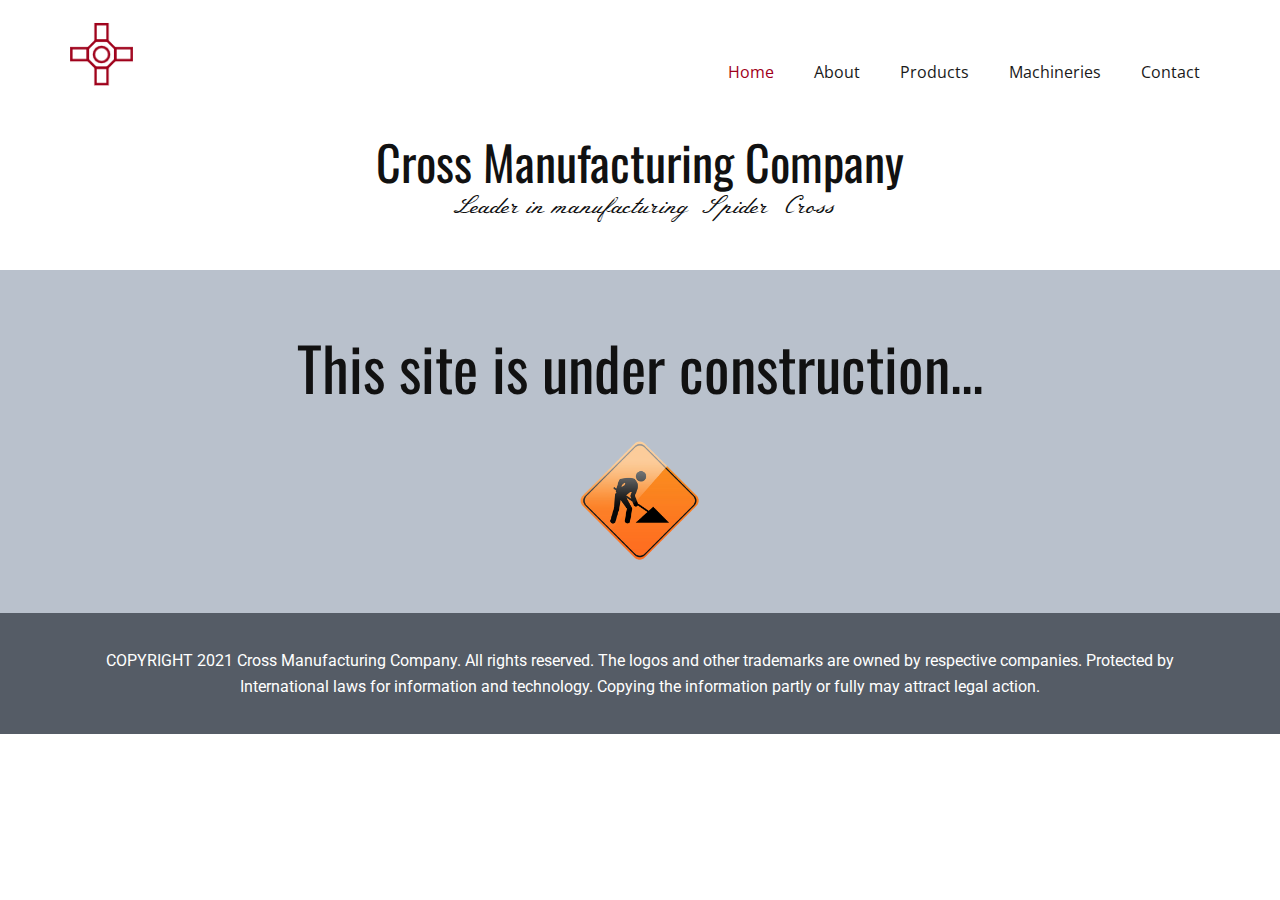
==== index.html @ 7142339c "Update index.html" ====
<!DOCTYPE html>
<html style="font-size: 16px;" lang="en-IN">
  <head>
    <meta name="viewport" content="width=device-width, initial-scale=1.0">
    <meta charset="utf-8">
    <meta name="keywords" content="Cross Manufacturing Company">
    <meta name="description" content="">
    <meta name="page_type" content="np-template-header-footer-from-plugin">
    <title>Home</title>
    <link rel="stylesheet" href="nicepage.css" media="screen">
<link rel="stylesheet" href="Home.css" media="screen">
    <script class="u-script" type="text/javascript" src="jquery.js" defer=""></script>
    <script class="u-script" type="text/javascript" src="nicepage.js" defer=""></script>
    <link rel="icon" href="images/favicon.png">
    <link id="u-theme-google-font" rel="stylesheet" href="https://fonts.googleapis.com/css?family=Roboto:100,100i,300,300i,400,400i,500,500i,700,700i,900,900i|Open+Sans:300,300i,400,400i,600,600i,700,700i,800,800i">
    <link id="u-page-google-font" rel="stylesheet" href="https://fonts.googleapis.com/css?family=Oswald:200,300,400,500,600,700|Roboto:100,100i,300,300i,400,400i,500,500i,700,700i,900,900i|Meie+Script:400">
    
    
    
    <script type="application/ld+json">{
		"@context": "http://schema.org",
		"@type": "Organization",
		"name": "CrossMfg",
		"logo": "images/CMC-Logo-Cross-1.png"
}</script>
    <meta name="theme-color" content="#478ac9">
    <meta property="og:title" content="Home">
    <meta property="og:description" content="">
    <meta property="og:type" content="website">
  </head>
  <body data-home-page="Home.html" data-home-page-title="Home" class="u-body"><header class="u-clearfix u-header u-sticky u-sticky-0195 u-header" id="sec-0c37" data-animation-name="" data-animation-duration="0" data-animation-delay="0" data-animation-direction=""><div class="u-clearfix u-sheet u-valign-middle u-sheet-1">
        <a href="https://www.crossmfg.in" class="u-image u-logo u-image-1" data-image-width="66" data-image-height="67">
          <img src="images/CMC-Logo-Cross-1.png" class="u-logo-image u-logo-image-1">
        </a>
        <nav class="u-menu u-menu-dropdown u-offcanvas u-menu-1">
          <div class="menu-collapse" style="font-size: 1rem; letter-spacing: 0px;">
            <a class="u-button-style u-custom-left-right-menu-spacing u-custom-padding-bottom u-custom-top-bottom-menu-spacing u-nav-link u-text-active-palette-1-base u-text-hover-palette-2-base" href="#">
              <svg><use xmlns:xlink="http://www.w3.org/1999/xlink" xlink:href="#menu-hamburger"></use></svg>
              <svg version="1.1" xmlns="http://www.w3.org/2000/svg" xmlns:xlink="http://www.w3.org/1999/xlink"><defs><symbol id="menu-hamburger" viewBox="0 0 16 16" style="width: 16px; height: 16px;"><rect y="1" width="16" height="2"></rect><rect y="7" width="16" height="2"></rect><rect y="13" width="16" height="2"></rect>
</symbol>
</defs></svg>
            </a>
          </div>
          <div class="u-custom-menu u-nav-container">
            <ul class="u-nav u-spacing-20 u-unstyled u-nav-1"><li class="u-nav-item"><a class="u-button-style u-nav-link u-text-active-palette-2-base u-text-grey-90 u-text-hover-palette-3-base" href="Home.html" style="padding: 10px;">Home</a>
</li><li class="u-nav-item"><a class="u-button-style u-nav-link u-text-active-palette-2-base u-text-grey-90 u-text-hover-palette-3-base" href="#" style="padding: 10px;">About</a>
</li><li class="u-nav-item"><a class="u-button-style u-nav-link u-text-active-palette-2-base u-text-grey-90 u-text-hover-palette-3-base" href="#" style="padding: 10px;">Products</a>
</li><li class="u-nav-item"><a class="u-button-style u-nav-link u-text-active-palette-2-base u-text-grey-90 u-text-hover-palette-3-base" href="#" style="padding: 10px;">Machineries</a>
</li><li class="u-nav-item"><a class="u-button-style u-nav-link u-text-active-palette-2-base u-text-grey-90 u-text-hover-palette-3-base" href="#" style="padding: 10px;">Contact</a>
</li></ul>
          </div>
          <div class="u-custom-menu u-nav-container-collapse">
            <div class="u-black u-container-style u-inner-container-layout u-opacity u-opacity-95 u-sidenav">
              <div class="u-sidenav-overflow">
                <div class="u-menu-close"></div>
                <ul class="u-align-center u-nav u-popupmenu-items u-unstyled u-nav-2"><li class="u-nav-item"><a class="u-button-style u-nav-link" href="Home.html" style="padding: 10px 0px;">Home</a>
</li><li class="u-nav-item"><a class="u-button-style u-nav-link" href="#" style="padding: 10px 0px;">About</a>
</li><li class="u-nav-item"><a class="u-button-style u-nav-link" href="#" style="padding: 10px 0px;">Products</a>
</li><li class="u-nav-item"><a class="u-button-style u-nav-link" href="#" style="padding: 10px 0px;">Machineries</a>
</li><li class="u-nav-item"><a class="u-button-style u-nav-link" href="#" style="padding: 10px 0px;">Contact</a>
</li></ul>
              </div>
            </div>
            <div class="u-black u-menu-overlay u-opacity u-opacity-70"></div>
          </div>
        </nav>
      </div></header>
    <section class="u-align-center u-clearfix u-section-1" id="sec-d9e9">
      <div class="u-clearfix u-sheet u-sheet-1">
        <h1 class="u-custom-font u-font-oswald u-text u-text-default u-text-1">Cross Manufacturing Company</h1>
        <p class="u-custom-font u-large-text u-text u-text-default u-text-variant u-text-2">Leader in manufacturing Spider Cross</p>
      </div>
    </section>
    <section class="u-align-center u-clearfix u-palette-5-base u-section-2" id="sec-863a">
      <div class="u-clearfix u-sheet u-sheet-1">
        <h1 class="u-custom-font u-font-oswald u-text u-text-1">This site is under construction...</h1>
        <img class="u-image u-image-contain u-image-1" src="images/51276220-01.png" data-image-width="150" data-image-height="150">
      </div>
    </section>
    
    
    <footer class="u-clearfix u-footer u-palette-5-dark-2" id="sec-7c1b"><div class="u-clearfix u-sheet u-sheet-1">
        <p class="u-align-center u-custom-font u-font-roboto u-text u-text-1">COPYRIGHT 2021 Cross Manufacturing Company. All rights reserved. The logos and other trademarks are owned by respective companies. Protected by International laws for information and technology. Copying the information partly or fully may attract legal action.</p>
      </div></footer><span style="height: 64px; width: 64px; margin-left: 0px; margin-right: auto; margin-top: 0px; background-image: none; right: 20px; bottom: 20px" class="u-back-to-top u-hidden-md u-hidden-sm u-hidden-xs u-icon u-icon-rounded u-opacity u-opacity-85 u-palette-1-base u-spacing-10" data-href="#">
        <svg class="u-svg-link" preserveAspectRatio="xMidYMin slice" viewBox="0 0 551.13 551.13"><use xmlns:xlink="http://www.w3.org/1999/xlink" xlink:href="#svg-1d98"></use></svg>
        <svg class="u-svg-content" enable-background="new 0 0 551.13 551.13" viewBox="0 0 551.13 551.13" xmlns="http://www.w3.org/2000/svg" id="svg-1d98"><path d="m275.565 189.451 223.897 223.897h51.668l-275.565-275.565-275.565 275.565h51.668z"></path></svg>
    </span>
  </body>
</html>
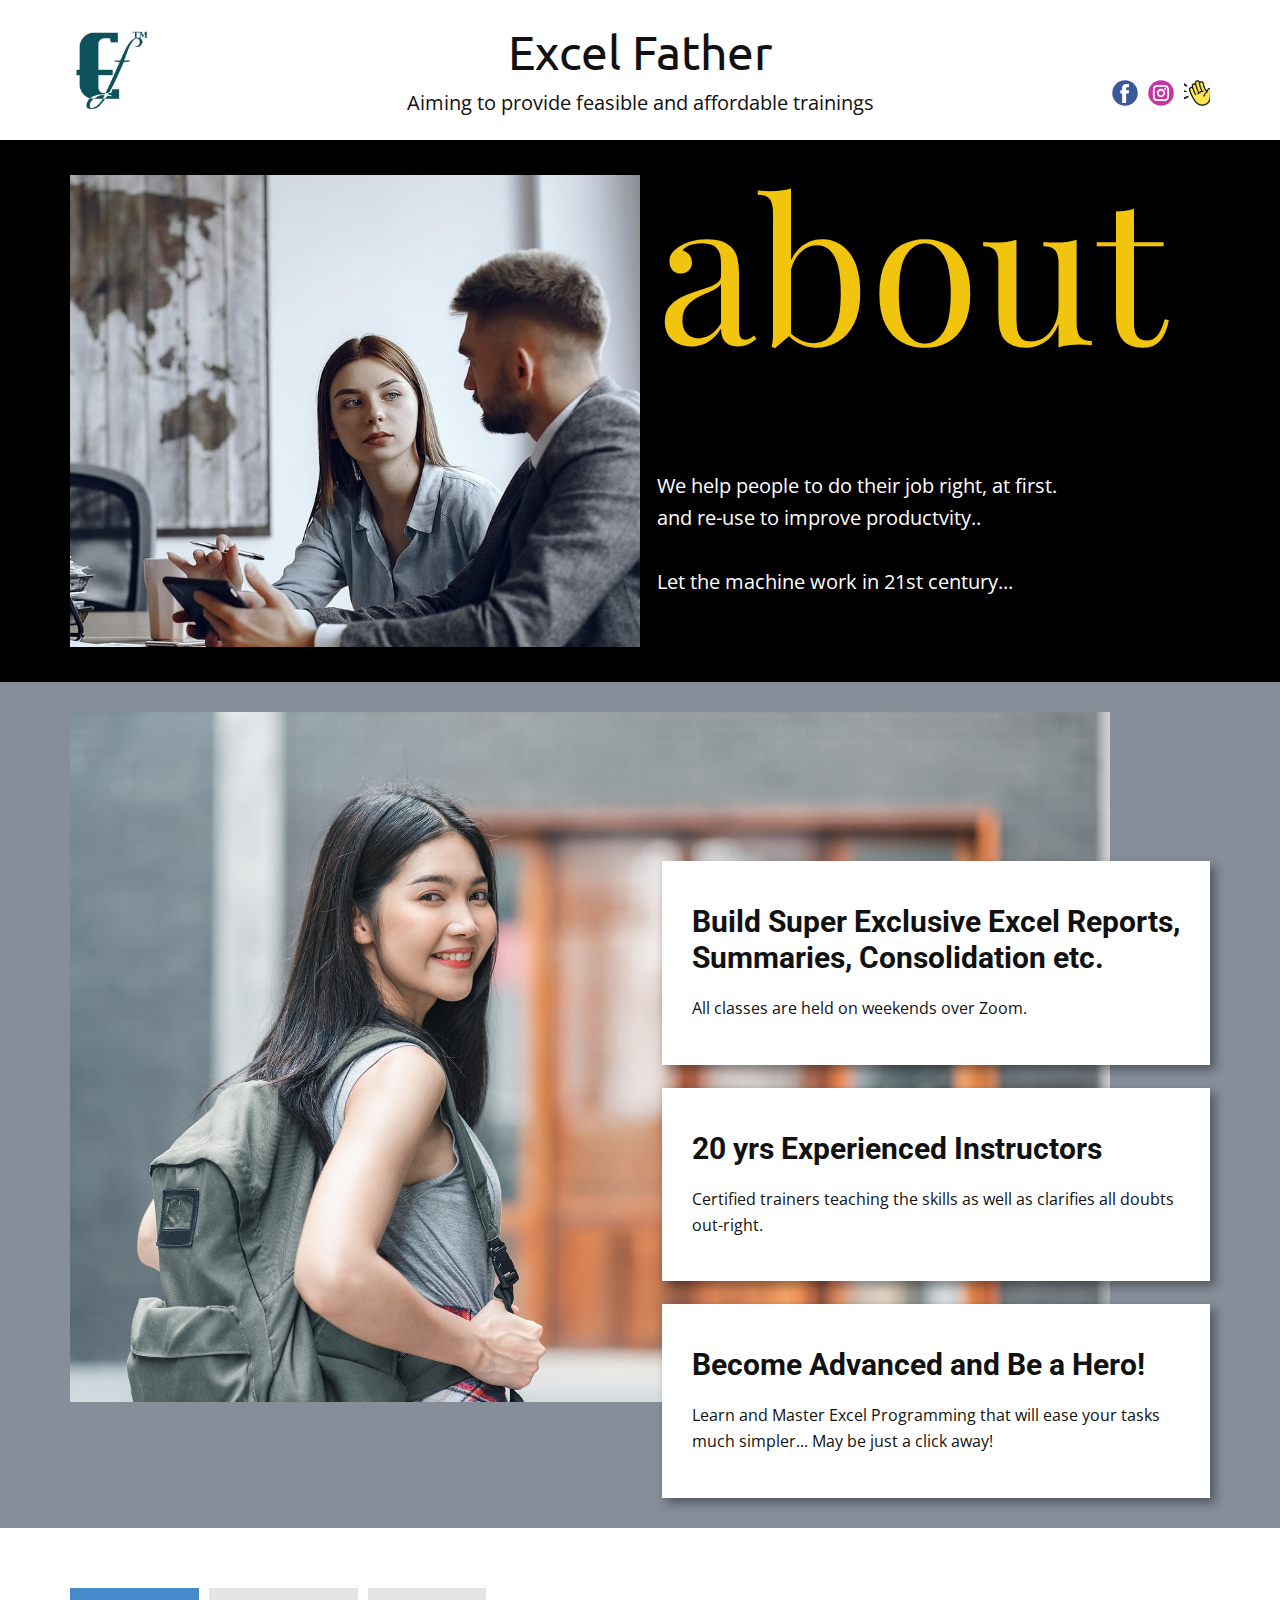
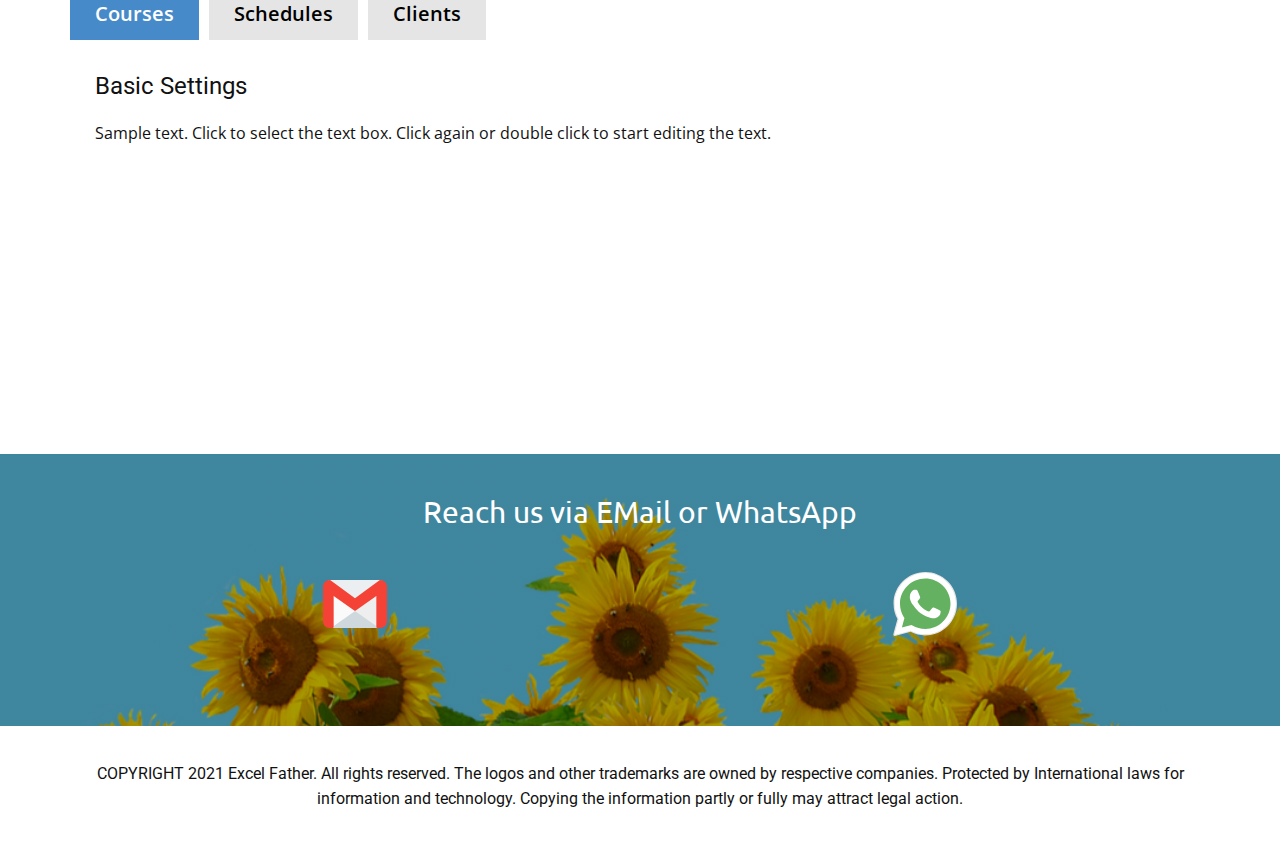
==== commit 249f2316: "own site-ef" ====
--- a/index.html
+++ b/index.html
@@ -3,7 +3,7 @@
   <head>
     <meta name="viewport" content="width=device-width, initial-scale=1.0">
     <meta charset="utf-8">
-    <meta name="keywords" content="Cross Manufacturing Company">
+    <meta name="keywords" content="Excel Father">
     <meta name="description" content="">
     <meta name="page_type" content="np-template-header-footer-from-plugin">
     <title>Home</title>
@@ -11,79 +11,160 @@
 <link rel="stylesheet" href="Home.css" media="screen">
     <script class="u-script" type="text/javascript" src="jquery.js" defer=""></script>
     <script class="u-script" type="text/javascript" src="nicepage.js" defer=""></script>
-    <link rel="icon" href="images/favicon.png">
+    <link rel="icon" href="images/favicon1.png">
     <link id="u-theme-google-font" rel="stylesheet" href="https://fonts.googleapis.com/css?family=Roboto:100,100i,300,300i,400,400i,500,500i,700,700i,900,900i|Open+Sans:300,300i,400,400i,600,600i,700,700i,800,800i">
-    <link id="u-page-google-font" rel="stylesheet" href="https://fonts.googleapis.com/css?family=Oswald:200,300,400,500,600,700|Roboto:100,100i,300,300i,400,400i,500,500i,700,700i,900,900i|Meie+Script:400">
+    <link id="u-page-google-font" rel="stylesheet" href="https://fonts.googleapis.com/css?family=Playfair+Display:400,400i,500,500i,600,600i,700,700i,800,800i,900,900i|Ubuntu:300,300i,400,400i,500,500i,700,700i|Roboto:100,100i,300,300i,400,400i,500,500i,700,700i,900,900i">
+    
+    
     
     
     
     <script type="application/ld+json">{
 		"@context": "http://schema.org",
 		"@type": "Organization",
-		"name": "CrossMfg",
-		"logo": "images/CMC-Logo-Cross-1.png"
+		"name": "Excel Father",
+		"logo": "images/ef1.png",
+		"sameAs": [
+				"https://www.clubhouse.com/club/microsoft-excel-365"
+		]
 }</script>
     <meta name="theme-color" content="#478ac9">
     <meta property="og:title" content="Home">
     <meta property="og:description" content="">
     <meta property="og:type" content="website">
   </head>
-  <body data-home-page="Home.html" data-home-page-title="Home" class="u-body"><header class="u-clearfix u-header u-sticky u-sticky-0195 u-header" id="sec-0c37" data-animation-name="" data-animation-duration="0" data-animation-delay="0" data-animation-direction=""><div class="u-clearfix u-sheet u-valign-middle u-sheet-1">
-        <a href="https://www.crossmfg.in" class="u-image u-logo u-image-1" data-image-width="66" data-image-height="67">
-          <img src="images/CMC-Logo-Cross-1.png" class="u-logo-image u-logo-image-1">
+  <body data-home-page="Home.html" data-home-page-title="Home" class="u-body"><header class="u-align-center-sm u-align-center-xs u-clearfix u-header u-sticky-0195 u-white u-header" id="sec-0c37" data-animation-name="" data-animation-duration="0" data-animation-delay="0" data-animation-direction=""><div class="u-clearfix u-sheet u-sheet-1">
+        <a href="https://excelfather.in" class="u-image u-logo u-image-1" data-image-width="1000" data-image-height="1000" title="EF">
+          <img src="images/ef1.png" class="u-logo-image u-logo-image-1">
         </a>
-        <nav class="u-menu u-menu-dropdown u-offcanvas u-menu-1">
-          <div class="menu-collapse" style="font-size: 1rem; letter-spacing: 0px;">
-            <a class="u-button-style u-custom-left-right-menu-spacing u-custom-padding-bottom u-custom-top-bottom-menu-spacing u-nav-link u-text-active-palette-1-base u-text-hover-palette-2-base" href="#">
-              <svg><use xmlns:xlink="http://www.w3.org/1999/xlink" xlink:href="#menu-hamburger"></use></svg>
-              <svg version="1.1" xmlns="http://www.w3.org/2000/svg" xmlns:xlink="http://www.w3.org/1999/xlink"><defs><symbol id="menu-hamburger" viewBox="0 0 16 16" style="width: 16px; height: 16px;"><rect y="1" width="16" height="2"></rect><rect y="7" width="16" height="2"></rect><rect y="13" width="16" height="2"></rect>
-</symbol>
-</defs></svg>
-            </a>
-          </div>
-          <div class="u-custom-menu u-nav-container">
-            <ul class="u-nav u-spacing-20 u-unstyled u-nav-1"><li class="u-nav-item"><a class="u-button-style u-nav-link u-text-active-palette-2-base u-text-grey-90 u-text-hover-palette-3-base" href="Home.html" style="padding: 10px;">Home</a>
-</li><li class="u-nav-item"><a class="u-button-style u-nav-link u-text-active-palette-2-base u-text-grey-90 u-text-hover-palette-3-base" href="#" style="padding: 10px;">About</a>
-</li><li class="u-nav-item"><a class="u-button-style u-nav-link u-text-active-palette-2-base u-text-grey-90 u-text-hover-palette-3-base" href="#" style="padding: 10px;">Products</a>
-</li><li class="u-nav-item"><a class="u-button-style u-nav-link u-text-active-palette-2-base u-text-grey-90 u-text-hover-palette-3-base" href="#" style="padding: 10px;">Machineries</a>
-</li><li class="u-nav-item"><a class="u-button-style u-nav-link u-text-active-palette-2-base u-text-grey-90 u-text-hover-palette-3-base" href="#" style="padding: 10px;">Contact</a>
-</li></ul>
-          </div>
-          <div class="u-custom-menu u-nav-container-collapse">
-            <div class="u-black u-container-style u-inner-container-layout u-opacity u-opacity-95 u-sidenav">
-              <div class="u-sidenav-overflow">
-                <div class="u-menu-close"></div>
-                <ul class="u-align-center u-nav u-popupmenu-items u-unstyled u-nav-2"><li class="u-nav-item"><a class="u-button-style u-nav-link" href="Home.html" style="padding: 10px 0px;">Home</a>
-</li><li class="u-nav-item"><a class="u-button-style u-nav-link" href="#" style="padding: 10px 0px;">About</a>
-</li><li class="u-nav-item"><a class="u-button-style u-nav-link" href="#" style="padding: 10px 0px;">Products</a>
-</li><li class="u-nav-item"><a class="u-button-style u-nav-link" href="#" style="padding: 10px 0px;">Machineries</a>
-</li><li class="u-nav-item"><a class="u-button-style u-nav-link" href="#" style="padding: 10px 0px;">Contact</a>
-</li></ul>
+        <div class="u-social-icons u-spacing-10 u-social-icons-1">
+          <a class="u-social-url" title="facebook" target="_blank" href=""><span class="u-icon u-social-facebook u-social-icon u-icon-1"><svg class="u-svg-link" preserveAspectRatio="xMidYMin slice" viewBox="0 0 112 112" style=""><use xmlns:xlink="http://www.w3.org/1999/xlink" xlink:href="#svg-3eb8"></use></svg><svg class="u-svg-content" viewBox="0 0 112 112" x="0" y="0" id="svg-3eb8"><circle fill="currentColor" cx="56.1" cy="56.1" r="55"></circle><path fill="#FFFFFF" d="M73.5,31.6h-9.1c-1.4,0-3.6,0.8-3.6,3.9v8.5h12.6L72,58.3H60.8v40.8H43.9V58.3h-8V43.9h8v-9.2
+            c0-6.7,3.1-17,17-17h12.5v13.9H73.5z"></path></svg></span>
+          </a>
+          <a class="u-social-url" title="instagram" target="_blank" href=""><span class="u-icon u-social-icon u-social-instagram u-icon-2"><svg class="u-svg-link" preserveAspectRatio="xMidYMin slice" viewBox="0 0 112 112" style=""><use xmlns:xlink="http://www.w3.org/1999/xlink" xlink:href="#svg-d5d4"></use></svg><svg class="u-svg-content" viewBox="0 0 112 112" x="0" y="0" id="svg-d5d4"><circle fill="currentColor" cx="56.1" cy="56.1" r="55"></circle><path fill="#FFFFFF" d="M55.9,38.2c-9.9,0-17.9,8-17.9,17.9C38,66,46,74,55.9,74c9.9,0,17.9-8,17.9-17.9C73.8,46.2,65.8,38.2,55.9,38.2
+            z M55.9,66.4c-5.7,0-10.3-4.6-10.3-10.3c-0.1-5.7,4.6-10.3,10.3-10.3c5.7,0,10.3,4.6,10.3,10.3C66.2,61.8,61.6,66.4,55.9,66.4z"></path><path fill="#FFFFFF" d="M74.3,33.5c-2.3,0-4.2,1.9-4.2,4.2s1.9,4.2,4.2,4.2s4.2-1.9,4.2-4.2S76.6,33.5,74.3,33.5z"></path><path fill="#FFFFFF" d="M73.1,21.3H38.6c-9.7,0-17.5,7.9-17.5,17.5v34.5c0,9.7,7.9,17.6,17.5,17.6h34.5c9.7,0,17.5-7.9,17.5-17.5V38.8
+            C90.6,29.1,82.7,21.3,73.1,21.3z M83,73.3c0,5.5-4.5,9.9-9.9,9.9H38.6c-5.5,0-9.9-4.5-9.9-9.9V38.8c0-5.5,4.5-9.9,9.9-9.9h34.5
+            c5.5,0,9.9,4.5,9.9,9.9V73.3z"></path></svg></span>
+          </a>
+          <a class="u-social-url" target="_blank" title="Custom" href="https://www.clubhouse.com/club/microsoft-excel-365"><span class="u-file-icon u-icon u-social-custom u-social-icon u-icon-3"><img src="images/clubhouse.png" alt=""></span>
+          </a>
+        </div>
+        <h1 class="u-align-center u-custom-font u-font-ubuntu u-text u-text-default u-text-1">Excel Father</h1>
+        <p class="u-align-center u-large-text u-text u-text-default u-text-variant u-text-2"> Aiming to provide feasible and affordable trainings</p>
+      </div></header>
+    <section class="u-black u-clearfix u-section-1" id="carousel_6514">
+      <div class="u-clearfix u-sheet u-sheet-1">
+        <div class="u-clearfix u-expanded-width u-layout-wrap u-layout-wrap-1">
+          <div class="u-layout">
+            <div class="u-layout-row">
+              <div class="u-align-center u-container-style u-image u-layout-cell u-size-30 u-image-1" data-image-width="1620" data-image-height="1080">
+                <div class="u-container-layout u-container-layout-1"></div>
+              </div>
+              <div class="u-align-left u-black u-container-style u-layout-cell u-size-30 u-layout-cell-2">
+                <div class="u-container-layout u-valign-middle-xs u-container-layout-2">
+                  <h4 class="u-custom-font u-font-playfair-display u-text u-text-palette-3-base u-text-1">about</h4>
+                  <p class="u-text u-text-body-alt-color u-text-2">We help people to do their job right, at first.&nbsp;<br>and re-use to improve productvity..<br>
+                    <br>Let the machine work in 21st century...
+                  </p>
+                </div>
               </div>
             </div>
-            <div class="u-black u-menu-overlay u-opacity u-opacity-70"></div>
           </div>
-        </nav>
-      </div></header>
-    <section class="u-align-center u-clearfix u-section-1" id="sec-d9e9">
-      <div class="u-clearfix u-sheet u-sheet-1">
-        <h1 class="u-custom-font u-font-oswald u-text u-text-default u-text-1">Cross Manufacturing Company</h1>
-        <p class="u-custom-font u-large-text u-text u-text-default u-text-variant u-text-2">Leader in manufacturing Spider Cross</p>
+        </div>
       </div>
     </section>
-    <section class="u-align-center u-clearfix u-palette-5-base u-section-2" id="sec-863a">
+    <section class="u-clearfix u-palette-5-dark-1 u-valign-top-sm u-valign-top-xs u-section-2" id="carousel_8b94">
       <div class="u-clearfix u-sheet u-sheet-1">
-        <h1 class="u-custom-font u-font-oswald u-text u-text-1">This site is under construction...</h1>
-        <img class="u-image u-image-contain u-image-1" src="images/51276220-01.png" data-image-width="150" data-image-height="150">
+        <img class="u-image u-image-1" src="images/rtyyrt-min.jpg" data-image-width="1980" data-image-height="1322">
+        <div class="u-list u-list-1">
+          <div class="u-repeater u-repeater-1">
+            <div class="u-container-style u-list-item u-repeater-item u-white u-list-item-1">
+              <div class="u-container-layout u-similar-container u-valign-middle u-container-layout-1">
+                <h3 class="u-text u-text-1">Build Super Exclusive Excel Reports, Summaries, Consolidation etc.</h3>
+                <p class="u-text u-text-2">All classes are held on weekends over Zoom.</p>
+              </div>
+            </div>
+            <div class="u-container-style u-list-item u-repeater-item u-white u-list-item-2">
+              <div class="u-container-layout u-similar-container u-valign-middle u-container-layout-2">
+                <h3 class="u-text u-text-3">20 yrs Experienced Instructors</h3>
+                <p class="u-text u-text-4">Certified trainers teaching the skills as well as clarifies all doubts out-right.</p>
+              </div>
+            </div>
+            <div class="u-container-style u-list-item u-repeater-item u-white u-list-item-3">
+              <div class="u-container-layout u-similar-container u-valign-middle u-container-layout-3">
+                <h3 class="u-text u-text-5">Become Advanced and Be a Hero!</h3>
+                <p class="u-text u-text-6">Learn and Master Excel Programming that will ease your tasks much simpler... May be just a click away!</p>
+              </div>
+            </div>
+          </div>
+        </div>
+      </div>
+    </section>
+    <section class="u-align-center u-clearfix u-section-3" id="sec-6562">
+      <div class="u-clearfix u-sheet u-valign-middle u-sheet-1">
+        <div class="u-expanded-width u-tab-links-align-left u-tabs u-tabs-1">
+          <ul class="u-border-2 u-border-palette-1-base u-spacing-10 u-tab-list u-unstyled" role="tablist">
+            <li class="u-tab-item" role="presentation">
+              <a class="active u-active-palette-1-base u-button-style u-grey-10 u-tab-link u-text-active-white u-text-black u-tab-link-1" id="link-tab-0da5" href="#tab-0da5" role="tab" aria-controls="tab-0da5" aria-selected="true">Courses</a>
+            </li>
+            <li class="u-tab-item" role="presentation">
+              <a class="u-active-palette-1-base u-button-style u-grey-10 u-tab-link u-text-active-white u-text-black u-tab-link-2" id="link-tab-14b7" href="#tab-14b7" role="tab" aria-controls="tab-14b7" aria-selected="false">Schedules</a>
+            </li>
+            <li class="u-tab-item" role="presentation">
+              <a class="u-active-palette-1-base u-button-style u-grey-10 u-tab-link u-text-active-white u-text-black u-tab-link-3" id="link-tab-2917" href="#tab-2917" role="tab" aria-controls="tab-2917" aria-selected="false">Clients</a>
+            </li>
+          </ul>
+          <div class="u-tab-content">
+            <div class="u-container-style u-tab-active u-tab-pane u-white u-tab-pane-1" id="tab-0da5" role="tabpanel" aria-labelledby="link-tab-0da5">
+              <div class="u-container-layout u-container-layout-1">
+                <h4 class="u-text u-text-default u-text-1">Basic Settings</h4>
+                <p class="u-text u-text-2">Sample text. Click to select the text box. Click again or double click to start editing the text.</p>
+              </div>
+            </div>
+            <div class="u-align-left u-container-style u-tab-pane u-white u-tab-pane-2" id="tab-14b7" role="tabpanel" aria-labelledby="link-tab-14b7">
+              <div class="u-container-layout u-valign-top u-container-layout-2">
+                <p class="u-text u-text-3">Sample text. Click to select the text box. Click again or double click to start editing the text. Duis aute irure dolor in reprehenderit in voluptate velit esse cillum dolore eu fugiat nulla pariatur.<br>
+                  <br>Ut enim ad minim veniam, quis nostrud exercitation ullamco laboris nisi ut aliquip ex ea commodo consequat.&nbsp;Duis aute irure dolor in reprehenderit in voluptate velit esse cillum dolore eu fugiat nulla pariatur. 
+                </p>
+              </div>
+            </div>
+            <div class="u-container-style u-tab-pane u-white u-tab-pane-3" id="tab-2917" role="tabpanel" aria-labelledby="link-tab-2917">
+              <div class="u-container-layout u-container-layout-3">
+                <h4 class="u-text u-text-default u-text-4">Be The First To Review This Product!</h4>
+                <p class="u-text u-text-default u-text-5">Sample text. Click to select the text box. Click again or double click to start editing the text.</p>
+              </div>
+            </div>
+          </div>
+        </div>
+      </div>
+    </section>
+    <section class="u-clearfix u-image u-shading u-section-4" id="sec-320f" data-image-width="1080" data-image-height="1080">
+      <div class="u-clearfix u-sheet u-valign-middle-xl u-sheet-1">
+        <h3 class="u-align-center-xl u-align-center-xs u-align-left-lg u-align-left-md u-align-left-sm u-custom-font u-font-ubuntu u-text u-text-default-xl u-text-1">Reach us via EMail or WhatsApp</h3>
+        <div class="u-clearfix u-expanded-width-xl u-gutter-0 u-layout-wrap u-layout-wrap-1">
+          <div class="u-layout">
+            <div class="u-layout-row">
+              <div class="u-container-style u-layout-cell u-size-30 u-layout-cell-1">
+                <div class="u-container-layout u-container-layout-1"><span class="u-icon u-icon-circle u-text-palette-1-base u-icon-1" data-href="mailto:udayakumar.sree@gmail.com?subject=Enquiry%20on%20MS%20Excel%20Course" data-target="_blank"><svg class="u-svg-link" preserveAspectRatio="xMidYMin slice" viewBox="0 0 512 512" style=""><use xmlns:xlink="http://www.w3.org/1999/xlink" xlink:href="#svg-58f2"></use></svg><svg class="u-svg-content" viewBox="0 0 512 512" x="0px" y="0px" id="svg-58f2" style="enable-background:new 0 0 512 512;"><path style="fill:#CFD8DC;" d="M443.499,417.941l-181.333-128c-3.689-2.606-8.62-2.606-12.309,0l-181.333,128  c-2.837,1.999-4.525,5.254-4.523,8.725v10.667C64,443.224,68.776,448,74.667,448h362.667c5.891,0,10.667-4.776,10.667-10.667  v-10.667C448.007,423.2,446.328,419.945,443.499,417.941z"></path><path style="fill:#FAFAFA;" d="M262.165,289.941l-181.333-128c-4.807-3.405-11.465-2.268-14.87,2.539  c-1.281,1.808-1.967,3.97-1.962,6.186v256c-0.012,5.891,4.755,10.676,10.646,10.688c2.216,0.004,4.378-0.682,6.186-1.962  l181.333-128c4.813-3.397,5.961-10.052,2.564-14.865c-0.702-0.995-1.569-1.862-2.564-2.564V289.941z"></path><path style="fill:#EEEEEE;" d="M442.24,161.195c-3.546-1.812-7.802-1.525-11.072,0.747l-181.333,128  c-4.813,3.397-5.961,10.052-2.564,14.865c0.702,0.995,1.569,1.862,2.564,2.564l181.333,128c4.807,3.405,11.465,2.268,14.87-2.539  c1.277-1.802,1.962-3.956,1.962-6.165v-256C448,166.681,445.779,163.028,442.24,161.195z"></path><path style="fill:#ECEFF1;" d="M468.8,71.339C467.362,66.96,463.275,64,458.667,64H53.333c-5.891,0-10.667,4.776-10.667,10.667  c0,3.357,1.581,6.519,4.267,8.533L249.6,232.533c3.762,2.77,8.889,2.77,12.651,0L464.917,83.2  C468.631,80.495,470.195,75.716,468.8,71.339z"></path><path style="fill:#F44336;" d="M458.667,64c-2.308,0-4.554,0.749-6.4,2.133L256,210.752L59.733,66.133  C57.887,64.749,55.641,64,53.333,64C23.878,64,0,87.878,0,117.333v277.333C0,424.122,23.878,448,53.333,448h21.333  c5.891,0,10.667-4.776,10.667-10.667v-246.08l164.501,116.139c3.689,2.606,8.62,2.606,12.309,0l164.523-116.139v246.08  c0,5.891,4.776,10.667,10.667,10.667h21.333C488.122,448,512,424.122,512,394.667V117.333C512,87.878,488.122,64,458.667,64z"></path></svg></span>
+                </div>
+              </div>
+              <div class="u-container-style u-layout-cell u-size-30 u-layout-cell-2">
+                <div class="u-container-layout u-container-layout-2"><span class="u-icon u-icon-circle u-text-palette-1-base u-icon-2" data-href="https://wa.me/+919042732377" data-target="_blank"><svg class="u-svg-link" preserveAspectRatio="xMidYMin slice" viewBox="-1 0 512 512" style=""><use xmlns:xlink="http://www.w3.org/1999/xlink" xlink:href="#svg-3396"></use></svg><svg class="u-svg-content" viewBox="-1 0 512 512" id="svg-3396"><path d="m10.894531 512c-2.875 0-5.671875-1.136719-7.746093-3.234375-2.734376-2.765625-3.789063-6.78125-2.761719-10.535156l33.285156-121.546875c-20.722656-37.472656-31.648437-79.863282-31.632813-122.894532.058594-139.941406 113.941407-253.789062 253.871094-253.789062 67.871094.0273438 131.644532 26.464844 179.578125 74.433594 47.925781 47.972656 74.308594 111.742187 74.289063 179.558594-.0625 139.945312-113.945313 253.800781-253.867188 253.800781 0 0-.105468 0-.109375 0-40.871093-.015625-81.390625-9.976563-117.46875-28.84375l-124.675781 32.695312c-.914062.238281-1.84375.355469-2.761719.355469zm0 0" fill="#e5e5e5"></path><path d="m10.894531 501.105469 34.46875-125.871094c-21.261719-36.839844-32.445312-78.628906-32.429687-121.441406.054687-133.933594 109.046875-242.898438 242.976562-242.898438 64.992188.027344 125.996094 25.324219 171.871094 71.238281 45.871094 45.914063 71.125 106.945313 71.101562 171.855469-.058593 133.929688-109.066406 242.910157-242.972656 242.910157-.007812 0 .003906 0 0 0h-.105468c-40.664063-.015626-80.617188-10.214844-116.105469-29.570313zm134.769531-77.75 7.378907 4.371093c31 18.398438 66.542969 28.128907 102.789062 28.148438h.078125c111.304688 0 201.898438-90.578125 201.945313-201.902344.019531-53.949218-20.964844-104.679687-59.09375-142.839844-38.132813-38.160156-88.832031-59.1875-142.777344-59.210937-111.394531 0-201.984375 90.566406-202.027344 201.886719-.015625 38.148437 10.65625 75.296875 30.875 107.445312l4.804688 7.640625-20.40625 74.5zm0 0" fill="#fff"></path><path d="m19.34375 492.625 33.277344-121.519531c-20.53125-35.5625-31.324219-75.910157-31.3125-117.234375.050781-129.296875 105.273437-234.488282 234.558594-234.488282 62.75.027344 121.644531 24.449219 165.921874 68.773438 44.289063 44.324219 68.664063 103.242188 68.640626 165.898438-.054688 129.300781-105.28125 234.503906-234.550782 234.503906-.011718 0 .003906 0 0 0h-.105468c-39.253907-.015625-77.828126-9.867188-112.085938-28.539063zm0 0" fill="#64b161"></path><g fill="#fff"><path d="m10.894531 501.105469 34.46875-125.871094c-21.261719-36.839844-32.445312-78.628906-32.429687-121.441406.054687-133.933594 109.046875-242.898438 242.976562-242.898438 64.992188.027344 125.996094 25.324219 171.871094 71.238281 45.871094 45.914063 71.125 106.945313 71.101562 171.855469-.058593 133.929688-109.066406 242.910157-242.972656 242.910157-.007812 0 .003906 0 0 0h-.105468c-40.664063-.015626-80.617188-10.214844-116.105469-29.570313zm134.769531-77.75 7.378907 4.371093c31 18.398438 66.542969 28.128907 102.789062 28.148438h.078125c111.304688 0 201.898438-90.578125 201.945313-201.902344.019531-53.949218-20.964844-104.679687-59.09375-142.839844-38.132813-38.160156-88.832031-59.1875-142.777344-59.210937-111.394531 0-201.984375 90.566406-202.027344 201.886719-.015625 38.148437 10.65625 75.296875 30.875 107.445312l4.804688 7.640625-20.40625 74.5zm0 0"></path><path d="m195.183594 152.246094c-4.546875-10.109375-9.335938-10.3125-13.664063-10.488282-3.539062-.152343-7.589843-.144531-11.632812-.144531-4.046875 0-10.625 1.523438-16.1875 7.597657-5.566407 6.074218-21.253907 20.761718-21.253907 50.632812 0 29.875 21.757813 58.738281 24.792969 62.792969 3.035157 4.050781 42 67.308593 103.707031 91.644531 51.285157 20.226562 61.71875 16.203125 72.851563 15.191406 11.132813-1.011718 35.917969-14.6875 40.976563-28.863281 5.0625-14.175781 5.0625-26.324219 3.542968-28.867187-1.519531-2.527344-5.566406-4.046876-11.636718-7.082032-6.070313-3.035156-35.917969-17.726562-41.484376-19.75-5.566406-2.027344-9.613281-3.035156-13.660156 3.042969-4.050781 6.070313-15.675781 19.742187-19.21875 23.789063-3.542968 4.058593-7.085937 4.566406-13.15625 1.527343-6.070312-3.042969-25.625-9.449219-48.820312-30.132812-18.046875-16.089844-30.234375-35.964844-33.777344-42.042969-3.539062-6.070312-.058594-9.070312 2.667969-12.386719 4.910156-5.972656 13.148437-16.710937 15.171875-20.757812 2.023437-4.054688 1.011718-7.597657-.503906-10.636719-1.519532-3.035156-13.320313-33.058594-18.714844-45.066406zm0 0" fill-rule="evenodd"></path>
+</g></svg></span>
+                </div>
+              </div>
+            </div>
+          </div>
+        </div>
       </div>
     </section>
     
     
-    <footer class="u-clearfix u-footer u-palette-5-dark-2" id="sec-7c1b"><div class="u-clearfix u-sheet u-sheet-1">
-        <p class="u-align-center u-custom-font u-font-roboto u-text u-text-1">COPYRIGHT 2021 Cross Manufacturing Company. All rights reserved. The logos and other trademarks are owned by respective companies. Protected by International laws for information and technology. Copying the information partly or fully may attract legal action.</p>
+    <footer class="u-clearfix u-footer u-white" id="sec-7c1b"><div class="u-clearfix u-sheet u-sheet-1">
+        <p class="u-align-center u-custom-font u-font-roboto u-text u-text-1">COPYRIGHT 2021 Excel Father. All rights reserved. The logos and other trademarks are owned by respective companies. Protected by International laws for information and technology. Copying the information partly or fully may attract legal action.</p>
       </div></footer><span style="height: 64px; width: 64px; margin-left: 0px; margin-right: auto; margin-top: 0px; background-image: none; right: 20px; bottom: 20px" class="u-back-to-top u-hidden-md u-hidden-sm u-hidden-xs u-icon u-icon-rounded u-opacity u-opacity-85 u-palette-1-base u-spacing-10" data-href="#">
         <svg class="u-svg-link" preserveAspectRatio="xMidYMin slice" viewBox="0 0 551.13 551.13"><use xmlns:xlink="http://www.w3.org/1999/xlink" xlink:href="#svg-1d98"></use></svg>
         <svg class="u-svg-content" enable-background="new 0 0 551.13 551.13" viewBox="0 0 551.13 551.13" xmlns="http://www.w3.org/2000/svg" id="svg-1d98"><path d="m275.565 189.451 223.897 223.897h51.668l-275.565-275.565-275.565 275.565h51.668z"></path></svg>
     </span>
   </body>
-</html>
+</html>--- a/nicepage.css
+++ b/nicepage.css
@@ -33858,6 +33858,68 @@
         }
 
         
+        
+        .u-custom-color-2,
+        .u-body.u-custom-color-2,
+        .u-container-style.u-custom-color-2:before,
+        .u-table-alt-custom-color-2 tr:nth-child(even)
+        {
+            color: #ffffff;
+            background-color: #3e094f;
+        }
+
+        .u-button-style.u-custom-color-2,
+        .u-button-style.u-custom-color-2[class*="u-border-"]
+        {
+            color: #ffffff !important;
+            background-color: #3e094f !important;
+        }
+
+        .u-button-style.u-custom-color-2:hover,
+        .u-button-style.u-custom-color-2[class*="u-border-"]:hover,
+        .u-button-style.u-custom-color-2:focus,
+        .u-button-style.u-custom-color-2[class*="u-border-"]:focus,
+        .u-button-style.u-button-style.u-custom-color-2:active,
+        .u-button-style.u-button-style.u-custom-color-2[class*="u-border-"]:active,
+        .u-button-style.u-button-style.u-custom-color-2.active,
+        .u-button-style.u-button-style.u-custom-color-2[class*="u-border-"].active,
+        li.active > .u-button-style.u-button-style.u-custom-color-2,
+        li.active > .u-button-style.u-button-style.u-custom-color-2[class*="u-border-"]
+        {
+            color: #ffffff !important;
+            background-color: #380847 !important;
+        }
+
+        .u-hover-custom-color-2:hover,
+        .u-hover-custom-color-2[class*="u-border-"]:hover,
+        .u-hover-custom-color-2:focus,
+        .u-hover-custom-color-2[class*="u-border-"]:focus,
+        .u-active-custom-color-2.u-active.u-active,
+        .u-active-custom-color-2[class*="u-border-"].u-active.u-active,
+        a.u-button-style.u-hover-custom-color-2:hover,
+        a.u-button-style.u-hover-custom-color-2[class*="u-border-"]:hover,
+        a.u-button-style:hover > .u-hover-custom-color-2,
+        a.u-button-style:hover > .u-hover-custom-color-2[class*="u-border-"],
+        a.u-button-style.u-hover-custom-color-2:focus,
+        a.u-button-style.u-hover-custom-color-2[class*="u-border-"]:focus,
+        a.u-button-style.u-button-style.u-active-custom-color-2:active,
+        a.u-button-style.u-button-style.u-active-custom-color-2[class*="u-border-"]:active,
+        a.u-button-style.u-button-style.u-active-custom-color-2.active,
+        a.u-button-style.u-button-style.u-active-custom-color-2[class*="u-border-"].active,
+        a.u-button-style.u-button-style.active > .u-active-custom-color-2,
+        a.u-button-style.u-button-style.active > .u-active-custom-color-2[class*="u-border-"],
+        li.active > a.u-button-style.u-button-style.u-active-custom-color-2,
+        li.active > a.u-button-style.u-button-style.u-active-custom-color-2[class*="u-border-"]
+        {
+            color: #ffffff !important;
+            background-color: #3e094f !important;
+        }
+
+        a.u-link.u-hover-custom-color-2:hover {
+            color: #3e094f !important;
+        }
+
+        
 
         
         .u-border-custom-color-1,
@@ -33905,6 +33967,54 @@
         .u-link.u-border-custom-color-1[class*="u-border-"]:hover
         {
             border-color: #218c41 !important;
+        }
+        
+        
+        .u-border-custom-color-2,
+        .u-separator-custom-color-2:after
+        {
+            border-color: #3e094f;
+            stroke: #3e094f;
+        }
+
+        .u-button-style.u-border-custom-color-2
+        {
+            border-color: #3e094f !important;
+            color: #3e094f !important;
+            background-color: transparent !important;
+        }
+
+        .u-button-style.u-border-custom-color-2:hover,
+        .u-button-style.u-border-custom-color-2:focus
+        {
+            border-color: #380847 !important;
+            color: #380847 !important;
+            background-color: transparent !important;
+        }
+
+        .u-border-hover-custom-color-2:hover,
+        .u-border-hover-custom-color-2:focus,
+        .u-border-active-custom-color-2.u-active.u-active,
+        a.u-button-style.u-border-hover-custom-color-2:hover,
+        a.u-button-style:hover > .u-border-hover-custom-color-2,
+        a.u-button-style.u-border-hover-custom-color-2:focus,
+        a.u-button-style.u-button-style.u-border-active-custom-color-2:active,
+        a.u-button-style.u-button-style.u-border-active-custom-color-2.active,
+        a.u-button-style.u-button-style.active > .u-border-active-custom-color-2,
+        li.active > a.u-button-style.u-button-style.u-border-active-custom-color-2
+        {
+            color: #3e094f !important;
+            border-color: #3e094f !important;
+        }
+
+        .u-link.u-border-custom-color-2[class*="u-border-"]
+        {
+            border-color: #3e094f !important;
+        }
+
+        .u-link.u-border-custom-color-2[class*="u-border-"]:hover
+        {
+            border-color: #380847 !important;
         }
         
 
@@ -33965,6 +34075,65 @@
         a.u-link.u-text-hover-custom-color-1:hover
         {
             color: #259c48 !important;
+        }
+        
+        
+        .u-text-custom-color-2,
+        a.u-button-style.u-text-custom-color-2,
+        a.u-button-style.u-text-custom-color-2[class*="u-border-"]
+        {
+            color: #3e094f !important;
+        }
+
+        a.u-button-style.u-text-custom-color-2:hover,
+        a.u-button-style.u-text-custom-color-2[class*="u-border-"]:hover,
+        a.u-button-style.u-text-custom-color-2:focus,
+        a.u-button-style.u-text-custom-color-2[class*="u-border-"]:focus,
+        a.u-button-style.u-button-style.u-text-custom-color-2:active,
+        a.u-button-style.u-button-style.u-text-custom-color-2[class*="u-border-"]:active,
+        a.u-button-style.u-button-style.u-text-custom-color-2.active,
+        a.u-button-style.u-button-style.u-text-custom-color-2[class*="u-border-"].active
+        {
+            color: #380847 !important;
+        }
+
+        a.u-button-style:hover > .u-text-hover-custom-color-2,
+        a.u-button-style:hover > .u-text-hover-custom-color-2[class*="u-border-"],
+        a.u-button-style.u-button-style.u-text-hover-custom-color-2:hover,
+        a.u-button-style.u-button-style.u-text-hover-custom-color-2[class*="u-border-"]:hover,
+        a.u-button-style.u-button-style.u-text-hover-custom-color-2:focus,
+        a.u-button-style.u-button-style.u-text-hover-custom-color-2[class*="u-border-"]:focus,
+        a.u-button-style.u-button-style.u-button-style.u-text-active-custom-color-2:active,
+        a.u-button-style.u-button-style.u-button-style.u-text-active-custom-color-2[class*="u-border-"]:active,
+        a.u-button-style.u-button-style.u-button-style.u-text-active-custom-color-2.active,
+        a.u-button-style.u-button-style.u-button-style.u-text-active-custom-color-2[class*="u-border-"].active,
+        a.u-button-style.u-button-style.active > .u-text-active-custom-color-2,
+        a.u-button-style.u-button-style.active > .u-text-active-custom-color-2[class*="u-border-"],
+        :not(.level-2) > .u-nav > .u-nav-item > a.u-nav-link.u-text-hover-custom-color-2:hover,
+        :not(.level-2) > .u-nav > .u-nav-item > a.u-nav-link.u-nav-link.u-text-active-custom-color-2.active,
+        .u-popupmenu-items.u-text-hover-custom-color-2 .u-nav-link:hover,
+        .u-popupmenu-items.u-popupmenu-items.u-text-active-custom-color-2 .u-nav-link.active
+        {
+            color: #3e094f !important;
+        }
+
+        .u-text-custom-color-2 svg,
+        .u-text-hover-custom-color-2:hover svg,
+        .u-button-style:hover > .u-text-hover-custom-color-2 svg,
+        .u-button-style.u-button-style.active > .u-text-active-custom-color-2 svg,
+        .u-text-hover-custom-color-2:focus svg
+        {
+            fill: #3e094f;
+        }
+
+        .u-link.u-text-custom-color-2:hover
+        {
+            color: #380847 !important;
+        }
+
+        a.u-link.u-text-hover-custom-color-2:hover
+        {
+            color: #3e094f !important;
         }
 
         
@@ -34215,25 +34384,25 @@
         /** color-rules **/
 
         /** alt-color-rules **/
-        .u-custom-color-1 a,.u-body-color a,.u-palette-1-base a,.u-palette-1-dark-3 a,.u-palette-1-dark-2 a,.u-palette-1-dark-1 a,.u-palette-1 a,.u-palette-1-light-1 a,.u-palette-2-base a,.u-palette-2-dark-3 a,.u-palette-2-dark-2 a,.u-palette-2-dark-1 a,.u-palette-2 a,.u-palette-2-light-1 a,.u-palette-2-light-2 a,.u-palette-3-dark-3 a,.u-palette-3-dark-2 a,.u-palette-3-dark-1 a,.u-palette-4-base a,.u-palette-4-dark-3 a,.u-palette-4-dark-2 a,.u-palette-4-dark-1 a,.u-palette-5-dark-3 a,.u-palette-5-dark-2 a,.u-palette-5-dark-1 a,.u-grey-40 a,.u-grey-30 a,.u-grey-90 a,.u-grey-80 a,.u-grey-75 a,.u-black a,.u-grey-70 a,.u-grey-60 a,.u-grey-50 a,.u-grey-dark-3 a,.u-grey-dark-2 a,.u-grey-dark-1 a,.u-grey a,.u-shading a,.u-overlap-contrast .u-header a:not(.u-nav-link):not(.u-btn)
+        .u-custom-color-1 a,.u-custom-color-2 a,.u-body-color a,.u-palette-1-base a,.u-palette-1-dark-3 a,.u-palette-1-dark-2 a,.u-palette-1-dark-1 a,.u-palette-1 a,.u-palette-1-light-1 a,.u-palette-2-base a,.u-palette-2-dark-3 a,.u-palette-2-dark-2 a,.u-palette-2-dark-1 a,.u-palette-2 a,.u-palette-2-light-1 a,.u-palette-2-light-2 a,.u-palette-3-dark-3 a,.u-palette-3-dark-2 a,.u-palette-3-dark-1 a,.u-palette-4-base a,.u-palette-4-dark-3 a,.u-palette-4-dark-2 a,.u-palette-4-dark-1 a,.u-palette-5-dark-3 a,.u-palette-5-dark-2 a,.u-palette-5-dark-1 a,.u-grey-40 a,.u-grey-30 a,.u-grey-90 a,.u-grey-80 a,.u-grey-75 a,.u-black a,.u-grey-70 a,.u-grey-60 a,.u-grey-50 a,.u-grey-dark-3 a,.u-grey-dark-2 a,.u-grey-dark-1 a,.u-grey a,.u-shading a,.u-overlap-contrast .u-header a:not(.u-nav-link):not(.u-btn)
         {
         color: #adcce9;
         }
-        .u-custom-color-1 a:hover,.u-body-color a:hover,.u-palette-1-base a:hover,.u-palette-1-dark-3 a:hover,.u-palette-1-dark-2 a:hover,.u-palette-1-dark-1 a:hover,.u-palette-1 a:hover,.u-palette-1-light-1 a:hover,.u-palette-2-base a:hover,.u-palette-2-dark-3 a:hover,.u-palette-2-dark-2 a:hover,.u-palette-2-dark-1 a:hover,.u-palette-2 a:hover,.u-palette-2-light-1 a:hover,.u-palette-2-light-2 a:hover,.u-palette-3-dark-3 a:hover,.u-palette-3-dark-2 a:hover,.u-palette-3-dark-1 a:hover,.u-palette-4-base a:hover,.u-palette-4-dark-3 a:hover,.u-palette-4-dark-2 a:hover,.u-palette-4-dark-1 a:hover,.u-palette-5-dark-3 a:hover,.u-palette-5-dark-2 a:hover,.u-palette-5-dark-1 a:hover,.u-grey-40 a:hover,.u-grey-30 a:hover,.u-grey-90 a:hover,.u-grey-80 a:hover,.u-grey-75 a:hover,.u-black a:hover,.u-grey-70 a:hover,.u-grey-60 a:hover,.u-grey-50 a:hover,.u-grey-dark-3 a:hover,.u-grey-dark-2 a:hover,.u-grey-dark-1 a:hover,.u-grey a:hover
+        .u-custom-color-1 a:hover,.u-custom-color-2 a:hover,.u-body-color a:hover,.u-palette-1-base a:hover,.u-palette-1-dark-3 a:hover,.u-palette-1-dark-2 a:hover,.u-palette-1-dark-1 a:hover,.u-palette-1 a:hover,.u-palette-1-light-1 a:hover,.u-palette-2-base a:hover,.u-palette-2-dark-3 a:hover,.u-palette-2-dark-2 a:hover,.u-palette-2-dark-1 a:hover,.u-palette-2 a:hover,.u-palette-2-light-1 a:hover,.u-palette-2-light-2 a:hover,.u-palette-3-dark-3 a:hover,.u-palette-3-dark-2 a:hover,.u-palette-3-dark-1 a:hover,.u-palette-4-base a:hover,.u-palette-4-dark-3 a:hover,.u-palette-4-dark-2 a:hover,.u-palette-4-dark-1 a:hover,.u-palette-5-dark-3 a:hover,.u-palette-5-dark-2 a:hover,.u-palette-5-dark-1 a:hover,.u-grey-40 a:hover,.u-grey-30 a:hover,.u-grey-90 a:hover,.u-grey-80 a:hover,.u-grey-75 a:hover,.u-black a:hover,.u-grey-70 a:hover,.u-grey-60 a:hover,.u-grey-50 a:hover,.u-grey-dark-3 a:hover,.u-grey-dark-2 a:hover,.u-grey-dark-1 a:hover,.u-grey a:hover
         {
         color: #a1a1a1;
         }
-        .u-custom-color-1 .u-btn,.u-body-color .u-btn,.u-palette-1-base .u-btn,.u-palette-1-dark-3 .u-btn,.u-palette-1-dark-2 .u-btn,.u-palette-1-dark-1 .u-btn,.u-palette-1 .u-btn,.u-palette-1-light-1 .u-btn,.u-palette-2-base .u-btn,.u-palette-2-dark-3 .u-btn,.u-palette-2-dark-2 .u-btn,.u-palette-2-dark-1 .u-btn,.u-palette-2 .u-btn,.u-palette-2-light-1 .u-btn,.u-palette-2-light-2 .u-btn,.u-palette-3-dark-3 .u-btn,.u-palette-3-dark-2 .u-btn,.u-palette-3-dark-1 .u-btn,.u-palette-4-base .u-btn,.u-palette-4-dark-3 .u-btn,.u-palette-4-dark-2 .u-btn,.u-palette-4-dark-1 .u-btn,.u-palette-5-dark-3 .u-btn,.u-palette-5-dark-2 .u-btn,.u-palette-5-dark-1 .u-btn,.u-grey-40 .u-btn,.u-grey-30 .u-btn,.u-grey-90 .u-btn,.u-grey-80 .u-btn,.u-grey-75 .u-btn,.u-black .u-btn,.u-grey-70 .u-btn,.u-grey-60 .u-btn,.u-grey-50 .u-btn,.u-grey-dark-3 .u-btn,.u-grey-dark-2 .u-btn,.u-grey-dark-1 .u-btn,.u-grey .u-btn,.u-shading .u-btn,.u-overlap-contrast .u-header .u-btn
+        .u-custom-color-1 .u-btn,.u-custom-color-2 .u-btn,.u-body-color .u-btn,.u-palette-1-base .u-btn,.u-palette-1-dark-3 .u-btn,.u-palette-1-dark-2 .u-btn,.u-palette-1-dark-1 .u-btn,.u-palette-1 .u-btn,.u-palette-1-light-1 .u-btn,.u-palette-2-base .u-btn,.u-palette-2-dark-3 .u-btn,.u-palette-2-dark-2 .u-btn,.u-palette-2-dark-1 .u-btn,.u-palette-2 .u-btn,.u-palette-2-light-1 .u-btn,.u-palette-2-light-2 .u-btn,.u-palette-3-dark-3 .u-btn,.u-palette-3-dark-2 .u-btn,.u-palette-3-dark-1 .u-btn,.u-palette-4-base .u-btn,.u-palette-4-dark-3 .u-btn,.u-palette-4-dark-2 .u-btn,.u-palette-4-dark-1 .u-btn,.u-palette-5-dark-3 .u-btn,.u-palette-5-dark-2 .u-btn,.u-palette-5-dark-1 .u-btn,.u-grey-40 .u-btn,.u-grey-30 .u-btn,.u-grey-90 .u-btn,.u-grey-80 .u-btn,.u-grey-75 .u-btn,.u-black .u-btn,.u-grey-70 .u-btn,.u-grey-60 .u-btn,.u-grey-50 .u-btn,.u-grey-dark-3 .u-btn,.u-grey-dark-2 .u-btn,.u-grey-dark-1 .u-btn,.u-grey .u-btn,.u-shading .u-btn,.u-overlap-contrast .u-header .u-btn
         {
         background-color: #adcce9;
         color: #000000;
         }
-        .u-custom-color-1 .u-btn:hover,.u-body-color .u-btn:hover,.u-palette-1-base .u-btn:hover,.u-palette-1-dark-3 .u-btn:hover,.u-palette-1-dark-2 .u-btn:hover,.u-palette-1-dark-1 .u-btn:hover,.u-palette-1 .u-btn:hover,.u-palette-1-light-1 .u-btn:hover,.u-palette-2-base .u-btn:hover,.u-palette-2-dark-3 .u-btn:hover,.u-palette-2-dark-2 .u-btn:hover,.u-palette-2-dark-1 .u-btn:hover,.u-palette-2 .u-btn:hover,.u-palette-2-light-1 .u-btn:hover,.u-palette-2-light-2 .u-btn:hover,.u-palette-3-dark-3 .u-btn:hover,.u-palette-3-dark-2 .u-btn:hover,.u-palette-3-dark-1 .u-btn:hover,.u-palette-4-base .u-btn:hover,.u-palette-4-dark-3 .u-btn:hover,.u-palette-4-dark-2 .u-btn:hover,.u-palette-4-dark-1 .u-btn:hover,.u-palette-5-dark-3 .u-btn:hover,.u-palette-5-dark-2 .u-btn:hover,.u-palette-5-dark-1 .u-btn:hover,.u-grey-40 .u-btn:hover,.u-grey-30 .u-btn:hover,.u-grey-90 .u-btn:hover,.u-grey-80 .u-btn:hover,.u-grey-75 .u-btn:hover,.u-black .u-btn:hover,.u-grey-70 .u-btn:hover,.u-grey-60 .u-btn:hover,.u-grey-50 .u-btn:hover,.u-grey-dark-3 .u-btn:hover,.u-grey-dark-2 .u-btn:hover,.u-grey-dark-1 .u-btn:hover,.u-grey .u-btn:hover,.u-shading .u-btn:hover,.u-overlap-contrast .u-header .u-btn:hover
+        .u-custom-color-1 .u-btn:hover,.u-custom-color-2 .u-btn:hover,.u-body-color .u-btn:hover,.u-palette-1-base .u-btn:hover,.u-palette-1-dark-3 .u-btn:hover,.u-palette-1-dark-2 .u-btn:hover,.u-palette-1-dark-1 .u-btn:hover,.u-palette-1 .u-btn:hover,.u-palette-1-light-1 .u-btn:hover,.u-palette-2-base .u-btn:hover,.u-palette-2-dark-3 .u-btn:hover,.u-palette-2-dark-2 .u-btn:hover,.u-palette-2-dark-1 .u-btn:hover,.u-palette-2 .u-btn:hover,.u-palette-2-light-1 .u-btn:hover,.u-palette-2-light-2 .u-btn:hover,.u-palette-3-dark-3 .u-btn:hover,.u-palette-3-dark-2 .u-btn:hover,.u-palette-3-dark-1 .u-btn:hover,.u-palette-4-base .u-btn:hover,.u-palette-4-dark-3 .u-btn:hover,.u-palette-4-dark-2 .u-btn:hover,.u-palette-4-dark-1 .u-btn:hover,.u-palette-5-dark-3 .u-btn:hover,.u-palette-5-dark-2 .u-btn:hover,.u-palette-5-dark-1 .u-btn:hover,.u-grey-40 .u-btn:hover,.u-grey-30 .u-btn:hover,.u-grey-90 .u-btn:hover,.u-grey-80 .u-btn:hover,.u-grey-75 .u-btn:hover,.u-black .u-btn:hover,.u-grey-70 .u-btn:hover,.u-grey-60 .u-btn:hover,.u-grey-50 .u-btn:hover,.u-grey-dark-3 .u-btn:hover,.u-grey-dark-2 .u-btn:hover,.u-grey-dark-1 .u-btn:hover,.u-grey .u-btn:hover,.u-shading .u-btn:hover,.u-overlap-contrast .u-header .u-btn:hover
         {
         background-color: #8db8e0;
         color: #ffffff;
         }
-        .u-custom-color-1 .u-btn:active,.u-body-color .u-btn:active,.u-palette-1-base .u-btn:active,.u-palette-1-dark-3 .u-btn:active,.u-palette-1-dark-2 .u-btn:active,.u-palette-1-dark-1 .u-btn:active,.u-palette-1 .u-btn:active,.u-palette-1-light-1 .u-btn:active,.u-palette-2-base .u-btn:active,.u-palette-2-dark-3 .u-btn:active,.u-palette-2-dark-2 .u-btn:active,.u-palette-2-dark-1 .u-btn:active,.u-palette-2 .u-btn:active,.u-palette-2-light-1 .u-btn:active,.u-palette-2-light-2 .u-btn:active,.u-palette-3-dark-3 .u-btn:active,.u-palette-3-dark-2 .u-btn:active,.u-palette-3-dark-1 .u-btn:active,.u-palette-4-base .u-btn:active,.u-palette-4-dark-3 .u-btn:active,.u-palette-4-dark-2 .u-btn:active,.u-palette-4-dark-1 .u-btn:active,.u-palette-5-dark-3 .u-btn:active,.u-palette-5-dark-2 .u-btn:active,.u-palette-5-dark-1 .u-btn:active,.u-grey-40 .u-btn:active,.u-grey-30 .u-btn:active,.u-grey-90 .u-btn:active,.u-grey-80 .u-btn:active,.u-grey-75 .u-btn:active,.u-black .u-btn:active,.u-grey-70 .u-btn:active,.u-grey-60 .u-btn:active,.u-grey-50 .u-btn:active,.u-grey-dark-3 .u-btn:active,.u-grey-dark-2 .u-btn:active,.u-grey-dark-1 .u-btn:active,.u-grey .u-btn:active,.u-shading .u-btn:active,.u-overlap-contrast .u-header .u-btn:active
+        .u-custom-color-1 .u-btn:active,.u-custom-color-2 .u-btn:active,.u-body-color .u-btn:active,.u-palette-1-base .u-btn:active,.u-palette-1-dark-3 .u-btn:active,.u-palette-1-dark-2 .u-btn:active,.u-palette-1-dark-1 .u-btn:active,.u-palette-1 .u-btn:active,.u-palette-1-light-1 .u-btn:active,.u-palette-2-base .u-btn:active,.u-palette-2-dark-3 .u-btn:active,.u-palette-2-dark-2 .u-btn:active,.u-palette-2-dark-1 .u-btn:active,.u-palette-2 .u-btn:active,.u-palette-2-light-1 .u-btn:active,.u-palette-2-light-2 .u-btn:active,.u-palette-3-dark-3 .u-btn:active,.u-palette-3-dark-2 .u-btn:active,.u-palette-3-dark-1 .u-btn:active,.u-palette-4-base .u-btn:active,.u-palette-4-dark-3 .u-btn:active,.u-palette-4-dark-2 .u-btn:active,.u-palette-4-dark-1 .u-btn:active,.u-palette-5-dark-3 .u-btn:active,.u-palette-5-dark-2 .u-btn:active,.u-palette-5-dark-1 .u-btn:active,.u-grey-40 .u-btn:active,.u-grey-30 .u-btn:active,.u-grey-90 .u-btn:active,.u-grey-80 .u-btn:active,.u-grey-75 .u-btn:active,.u-black .u-btn:active,.u-grey-70 .u-btn:active,.u-grey-60 .u-btn:active,.u-grey-50 .u-btn:active,.u-grey-dark-3 .u-btn:active,.u-grey-dark-2 .u-btn:active,.u-grey-dark-1 .u-btn:active,.u-grey .u-btn:active,.u-shading .u-btn:active,.u-overlap-contrast .u-header .u-btn:active
         {
         background-color: #8db8e0;
         color: #ffffff;
@@ -34248,13 +34417,14 @@
 }
 
 .u-header .u-sheet-1 {
-  min-height: 80px;
+  min-height: 139px;
+  margin: 0 auto;
 }
 
 .u-header .u-image-1 {
-  width: 63px;
-  height: 64px;
-  margin: 22px auto 0 0;
+  width: 79px;
+  height: 79px;
+  margin: 30px auto 0 0;
 }
 
 .u-header .u-logo-image-1 {
@@ -34262,31 +34432,69 @@
   height: 100%;
 }
 
-.u-header .u-menu-1 {
-  margin: -32px 0 22px auto;
-}
-
-.u-header .u-nav-1 {
-  font-size: 1rem;
-  letter-spacing: 0px;
-}
-
-.u-header .u-nav-2 {
-  font-size: 1rem;
-  letter-spacing: 0px;
+.u-header .u-social-icons-1 {
+  white-space: nowrap;
+  height: 26px;
+  min-height: 16px;
+  width: 98px;
+  min-width: 68px;
+  margin: -29px 0 0 auto;
+}
+
+.u-header .u-icon-1 {
+  color: rgb(59, 89, 152) !important;
+}
+
+.u-header .u-icon-2 {
+  color: rgb(197, 54, 164) !important;
+}
+
+.u-header .u-icon-3 {
+  height: 0;
+}
+
+.u-header .u-text-1 {
+  margin: -81px auto 0;
+}
+
+.u-header .u-text-2 {
+  font-size: 1.25rem;
+  margin: 9px auto 21px;
 }
 @media (max-width: 1199px) {
   .u-header .u-image-1 {
-    width: 63px;
-  }
-
-  .u-header .u-menu-1 {
+    width: 79px;
+    height: 79px;
+  }
+}
+
+
+@media (max-width: 575px) {
+  .u-header .u-sheet-1 {
+    min-height: 144px;
+  }
+
+  .u-header .u-image-1 {
+    width: 50px;
+    height: 50px;
+    margin-top: 35px;
+  }
+
+  .u-header .u-social-icons-1 {
+    margin-top: -74px;
+  }
+
+  .u-header .u-text-1 {
     width: auto;
-  }
-}
-
-
-
+    margin-top: -2px;
+  }
+
+  .u-header .u-text-2 {
+    font-size: 0.75rem;
+    width: auto;
+    margin: 11px 28px 40px;
+  }
+}
 .u-footer .u-sheet-1 {
   min-height: 120px;
 }
--- a/Home.css
+++ b/Home.css
@@ -1,47 +1,550 @@
+.u-section-1 {
+  background-image: none;
+}
+
 .u-section-1 .u-sheet-1 {
-  min-height: 156px;
+  min-height: 542px;
+}
+
+.u-section-1 .u-layout-wrap-1 {
+  margin-top: 35px;
+  margin-bottom: 35px;
+}
+
+.u-section-1 .u-image-1 {
+  min-height: 472px;
+  background-image: url("images/fdd-min.jpg");
+  background-position: 78.59% 31.74%;
+  background-size: auto 155%;
+}
+
+.u-section-1 .u-container-layout-1 {
+  padding: 30px;
+}
+
+.u-section-1 .u-layout-cell-2 {
+  min-height: 472px;
+  background-image: none;
+}
+
+.u-section-1 .u-container-layout-2 {
+  padding: 7px 17px;
 }
 
 .u-section-1 .u-text-1 {
+  font-size: 12.5rem;
+  line-height: 0.8;
+  margin: 0 26px 0 0;
+}
+
+.u-section-1 .u-text-2 {
+  font-size: 1.25rem;
   font-weight: normal;
-  margin: 24px auto 0;
-}
-
-.u-section-1 .u-text-2 {
-  font-size: 1.5rem;
-  font-family: "Meie Script";
-  margin: -1px auto 44px;
+  margin: 128px 0 0;
+}
+
+@media (max-width: 1199px) {
+  .u-section-1 .u-sheet-1 {
+    min-height: 467px;
+  }
+
+  .u-section-1 .u-image-1 {
+    min-height: 389px;
+  }
+
+  .u-section-1 .u-layout-cell-2 {
+    min-height: 389px;
+  }
+
+  .u-section-1 .u-text-1 {
+    margin-right: 0;
+  }
+}
+
+@media (max-width: 991px) {
+  .u-section-1 .u-sheet-1 {
+    min-height: 718px;
+  }
+
+  .u-section-1 .u-image-1 {
+    min-height: 298px;
+  }
+
+  .u-section-1 .u-layout-cell-2 {
+    min-height: 100px;
+  }
+}
+
+@media (max-width: 767px) {
+  .u-section-1 .u-sheet-1 {
+    min-height: 1298px;
+  }
+
+  .u-section-1 .u-image-1 {
+    min-height: 447px;
+  }
+
+  .u-section-1 .u-container-layout-1 {
+    padding-left: 10px;
+    padding-right: 10px;
+  }
+
+  .u-section-1 .u-container-layout-2 {
+    padding-left: 10px;
+    padding-right: 10px;
+  }
+}
+
+@media (max-width: 575px) {
+  .u-section-1 .u-sheet-1 {
+    min-height: 781px;
+  }
+
+  .u-section-1 .u-image-1 {
+    min-height: 281px;
+  }
+
+  .u-section-1 .u-layout-cell-2 {
+    min-height: 500px;
+  }
+
+  .u-section-1 .u-text-1 {
+    font-size: 6rem;
+  }
 }.u-section-2 {
   background-image: none;
 }
 
 .u-section-2 .u-sheet-1 {
-  min-height: 343px;
+  min-height: 846px;
+}
+
+.u-section-2 .u-image-1 {
+  width: 1040px;
+  height: 690px;
+  margin: 30px auto 0 0;
+}
+
+.u-section-2 .u-list-1 {
+  grid-template-rows: auto auto auto;
+  width: 548px;
+  height: auto;
+  margin: -541px 0 20px auto;
+}
+
+.u-section-2 .u-repeater-1 {
+  grid-template-columns: 100%;
+  grid-gap: 23px 23px;
+  min-height: 637px;
+}
+
+.u-section-2 .u-list-item-1 {
+  background-image: none;
+  box-shadow: 5px 5px 10px 0 rgba(0,0,0,0.4);
+}
+
+.u-section-2 .u-container-layout-1 {
+  padding: 30px;
 }
 
 .u-section-2 .u-text-1 {
-  font-size: 3.75rem;
+  font-weight: 700;
+  margin: 0;
+}
+
+.u-section-2 .u-text-2 {
+  margin: 20px 0 0;
+}
+
+.u-section-2 .u-list-item-2 {
+  background-image: none;
+  box-shadow: 5px 5px 10px 0 rgba(0,0,0,0.4);
+}
+
+.u-section-2 .u-container-layout-2 {
+  padding: 30px;
+}
+
+.u-section-2 .u-text-3 {
+  font-weight: 700;
+  margin: 0;
+}
+
+.u-section-2 .u-text-4 {
+  margin: 20px 0 0;
+}
+
+.u-section-2 .u-list-item-3 {
+  background-image: none;
+  box-shadow: 5px 5px 10px 0 rgba(0,0,0,0.4);
+}
+
+.u-section-2 .u-container-layout-3 {
+  padding: 30px;
+}
+
+.u-section-2 .u-text-5 {
+  font-weight: 700;
+  margin: 0;
+}
+
+.u-section-2 .u-text-6 {
+  margin: 20px 0 0;
+}
+
+@media (max-width: 1199px) {
+  .u-section-2 .u-sheet-1 {
+    min-height: 856px;
+  }
+
+  .u-section-2 .u-image-1 {
+    width: 724px;
+    height: 660px;
+  }
+
+  .u-section-2 .u-list-1 {
+    width: 600px;
+    margin-top: -511px;
+    margin-bottom: 40px;
+  }
+}
+
+@media (max-width: 991px) {
+  .u-section-2 .u-sheet-1 {
+    min-height: 902px;
+  }
+
+  .u-section-2 .u-image-1 {
+    width: 627px;
+    height: 593px;
+  }
+
+  .u-section-2 .u-list-1 {
+    width: 434px;
+    margin-top: -338px;
+    margin-bottom: 0;
+  }
+}
+
+@media (max-width: 767px) {
+  .u-section-2 .u-sheet-1 {
+    min-height: 50vw;
+  }
+
+  .u-section-2 .u-image-1 {
+    width: 493px;
+    height: 540px;
+    object-position: 39.58% 50%;
+  }
+
+  .u-section-2 .u-list-1 {
+    margin: -285px auto 40px 106px;
+  }
+}
+
+@media (max-width: 575px) {
+  .u-section-2 .u-sheet-1 {
+    min-height: 852px;
+  }
+
+  .u-section-2 .u-image-1 {
+    width: 340px;
+    height: 372px;
+  }
+
+  .u-section-2 .u-list-1 {
+    width: 290px;
+    margin-top: -117px;
+    margin-right: 0;
+    margin-left: auto;
+  }
+
+  .u-section-2 .u-container-layout-1 {
+    padding-left: 20px;
+    padding-right: 20px;
+  }
+
+  .u-section-2 .u-container-layout-2 {
+    padding-left: 20px;
+    padding-right: 20px;
+  }
+
+  .u-section-2 .u-container-layout-3 {
+    padding-left: 20px;
+    padding-right: 20px;
+  }
+}.u-section-3 .u-sheet-1 {
+  min-height: 500px;
+}
+
+.u-section-3 .u-tabs-1 {
+  min-height: 406px;
+  margin: 60px auto 60px 0;
+}
+
+.u-section-3 .u-tab-link-1 {
+  font-size: 1.25rem;
+  background-image: none;
+  font-weight: 600;
+  padding: 10px 25px;
+}
+
+.u-section-3 .u-tab-link-2 {
+  font-size: 1.25rem;
+  background-image: none;
+  font-weight: 600;
+  padding: 10px 25px;
+}
+
+.u-section-3 .u-tab-link-3 {
+  font-size: 1.25rem;
+  background-image: none;
+  font-weight: 600;
+  padding: 10px 25px;
+}
+
+.u-section-3 .u-tab-pane-1 {
+  background-image: none;
+}
+
+.u-section-3 .u-container-layout-1 {
+  padding: 30px 25px;
+}
+
+.u-section-3 .u-text-1 {
+  line-height: 28.8px;
   font-weight: normal;
-  font-family: Oswald, sans-serif;
-  width: 689px;
-  margin: 64px auto 0;
-}
-
-.u-section-2 .u-image-1 {
-  width: 286px;
-  height: 143px;
-  margin: 30px auto 40px;
+  margin: 0 auto 0 0;
+}
+
+.u-section-3 .u-text-2 {
+  margin: 20px 0 0;
+}
+
+.u-section-3 .u-tab-pane-2 {
+  background-image: none;
+}
+
+.u-section-3 .u-container-layout-2 {
+  padding: 30px 25px;
+}
+
+.u-section-3 .u-text-3 {
+  line-height: 1.8;
+  margin: -30px -25px 0;
+}
+
+.u-section-3 .u-tab-pane-3 {
+  background-image: none;
+}
+
+.u-section-3 .u-container-layout-3 {
+  padding: 30px 25px;
+}
+
+.u-section-3 .u-text-4 {
+  margin-top: 0;
+  margin-bottom: 0;
+}
+
+.u-section-3 .u-text-5 {
+  margin-left: 0;
+  margin-bottom: 0;
+}
+
+@media (max-width: 1199px) {
+  .u-section-3 .u-tabs-1 {
+    height: auto;
+    margin-right: initial;
+    margin-left: initial;
+  }
+
+  .u-section-3 .u-text-1 {
+    font-weight: 400;
+  }
+
+  .u-section-3 .u-text-3 {
+    margin-left: 0;
+    margin-right: 0;
+  }
 }
 
 @media (max-width: 767px) {
-  .u-section-2 .u-text-1 {
-    width: 540px;
+  .u-section-3 .u-container-layout-1 {
+    padding-left: 10px;
+    padding-right: 10px;
+  }
+
+  .u-section-3 .u-container-layout-2 {
+    padding-left: 10px;
+    padding-right: 10px;
+  }
+
+  .u-section-3 .u-container-layout-3 {
+    padding-left: 10px;
+    padding-right: 10px;
+  }
+}.u-section-4 {
+  background-image: linear-gradient(0deg, rgba(0,0,0,0.35), rgba(0,0,0,0.35)), url("images/animated-illustration-and-background-color-1-5c6bd3b52aae8.png");
+}
+
+.u-section-4 .u-sheet-1 {
+  min-height: 268px;
+}
+
+.u-section-4 .u-text-1 {
+  margin: 40px auto 0;
+}
+
+.u-section-4 .u-layout-wrap-1 {
+  margin-top: 12px;
+  margin-bottom: 60px;
+}
+
+.u-section-4 .u-layout-cell-1 {
+  min-height: 120px;
+}
+
+.u-section-4 .u-container-layout-1 {
+  padding: 30px;
+}
+
+.u-section-4 .u-icon-1 {
+  width: 64px;
+  height: 64px;
+  margin: 0 auto;
+}
+
+.u-section-4 .u-layout-cell-2 {
+  min-height: 120px;
+}
+
+.u-section-4 .u-container-layout-2 {
+  padding: 30px;
+}
+
+.u-section-4 .u-icon-2 {
+  width: 64px;
+  height: 64px;
+  margin: 0 auto;
+}
+
+@media (max-width: 1199px) {
+  .u-section-4 {
+    background-position: 0% 58.69%;
+    background-size: 105%;
+  }
+
+  .u-section-4 .u-sheet-1 {
+    min-height: 146px;
+  }
+
+  .u-section-4 .u-text-1 {
+    width: auto;
+    margin-top: 55px;
+    margin-right: 470px;
+    margin-left: 0;
+  }
+
+  .u-section-4 .u-layout-wrap-1 {
+    width: 357px;
+    margin: -51px 0 40px auto;
+  }
+
+  .u-section-4 .u-layout-cell-1 {
+    min-height: 66px;
+  }
+
+  .u-section-4 .u-container-layout-1 {
+    padding-top: 0;
+    padding-bottom: 2px;
+  }
+
+  .u-section-4 .u-layout-cell-2 {
+    min-height: 66px;
+  }
+
+  .u-section-4 .u-container-layout-2 {
+    padding-top: 0;
+    padding-bottom: 2px;
+  }
+}
+
+@media (max-width: 991px) {
+  .u-section-4 .u-sheet-1 {
+    min-height: 154px;
+  }
+
+  .u-section-4 .u-text-1 {
+    margin-right: 250px;
+  }
+
+  .u-section-4 .u-layout-wrap-1 {
+    margin-top: 20px;
+    margin-right: 250px;
+    margin-left: 0;
+  }
+}
+
+@media (max-width: 767px) {
+  .u-section-4 .u-sheet-1 {
+    min-height: 306px;
+  }
+
+  .u-section-4 .u-text-1 {
+    margin-right: 70px;
+  }
+
+  .u-section-4 .u-layout-wrap-1 {
+    margin-right: 183px;
+  }
+
+  .u-section-4 .u-layout-cell-1 {
+    min-height: 132px;
+  }
+
+  .u-section-4 .u-container-layout-1 {
+    padding-left: 10px;
+    padding-right: 10px;
+  }
+
+  .u-section-4 .u-layout-cell-2 {
+    min-height: 132px;
+  }
+
+  .u-section-4 .u-container-layout-2 {
+    padding-left: 10px;
+    padding-right: 10px;
   }
 }
 
 @media (max-width: 575px) {
-  .u-section-2 .u-text-1 {
-    font-size: 2.25rem;
+  .u-section-4 .u-sheet-1 {
+    min-height: 222px;
+  }
+
+  .u-section-4 .u-text-1 {
+    margin-right: 0;
+  }
+
+  .u-section-4 .u-layout-wrap-1 {
     width: 340px;
+    margin-right: 0;
+  }
+
+  .u-section-4 .u-layout-cell-1 {
+    min-height: 126px;
+  }
+
+  .u-section-4 .u-icon-1 {
+    margin-top: 31px;
+  }
+
+  .u-section-4 .u-layout-cell-2 {
+    min-height: 126px;
+  }
+
+  .u-section-4 .u-icon-2 {
+    margin-top: 31px;
   }
 }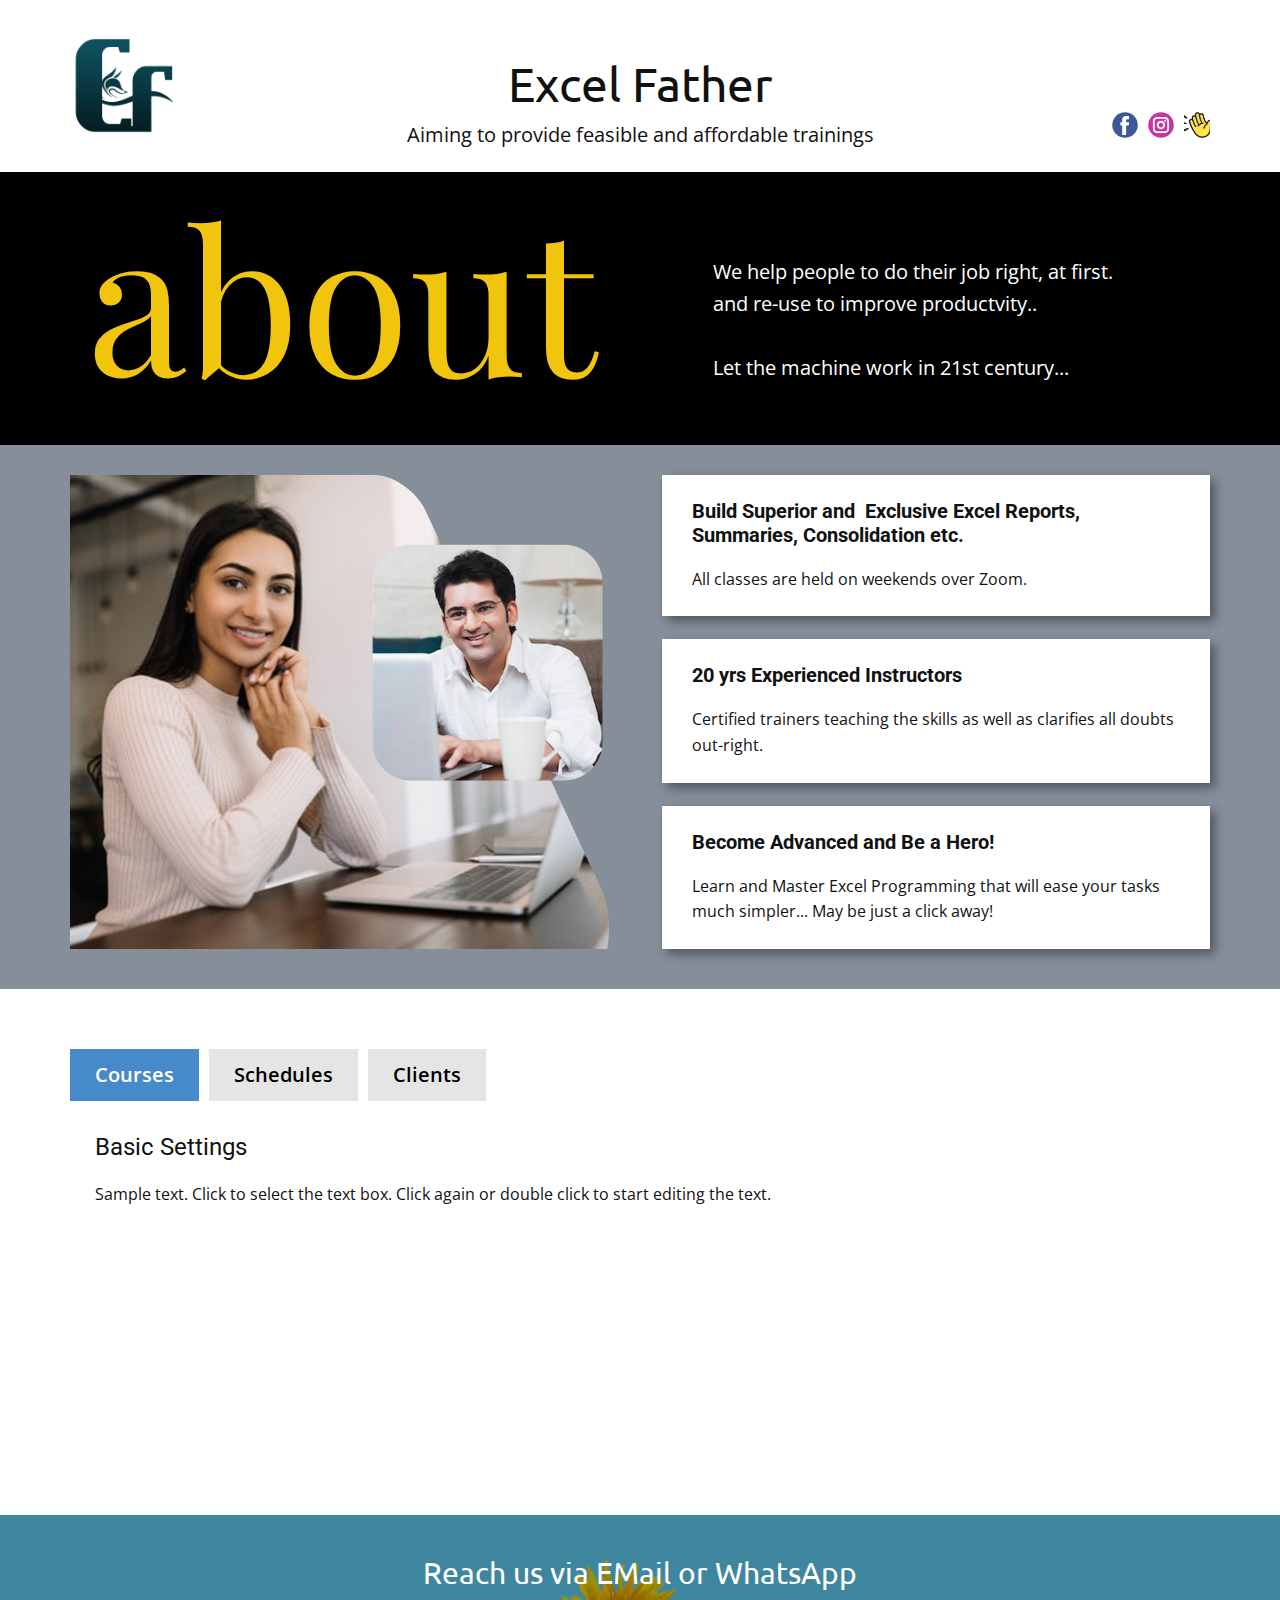
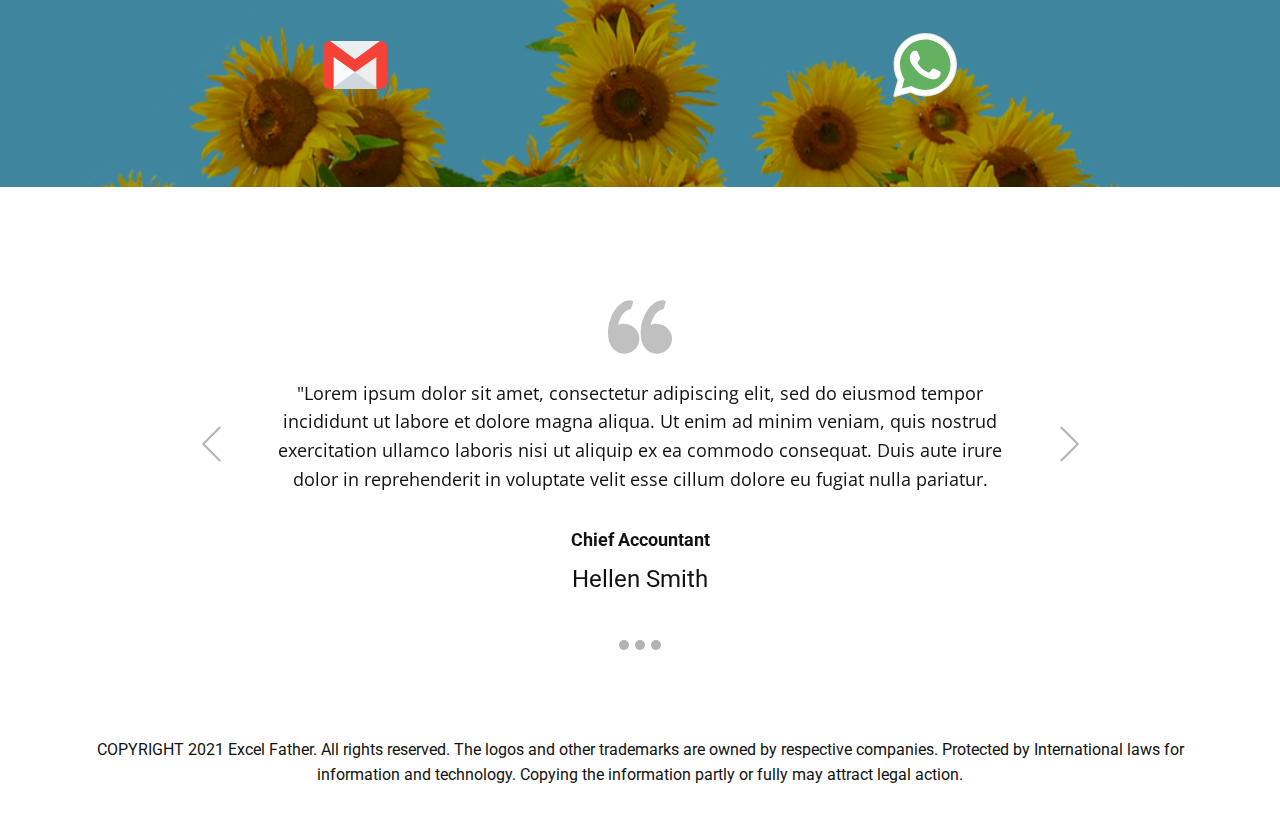
==== commit 8a4de862: "v2" ====
--- a/index.html
+++ b/index.html
@@ -11,9 +11,10 @@
 <link rel="stylesheet" href="Home.css" media="screen">
     <script class="u-script" type="text/javascript" src="jquery.js" defer=""></script>
     <script class="u-script" type="text/javascript" src="nicepage.js" defer=""></script>
-    <link rel="icon" href="images/favicon1.png">
+    <link rel="icon" href="images/favicon2.png">
     <link id="u-theme-google-font" rel="stylesheet" href="https://fonts.googleapis.com/css?family=Roboto:100,100i,300,300i,400,400i,500,500i,700,700i,900,900i|Open+Sans:300,300i,400,400i,600,600i,700,700i,800,800i">
     <link id="u-page-google-font" rel="stylesheet" href="https://fonts.googleapis.com/css?family=Playfair+Display:400,400i,500,500i,600,600i,700,700i,800,800i,900,900i|Ubuntu:300,300i,400,400i,500,500i,700,700i|Roboto:100,100i,300,300i,400,400i,500,500i,700,700i,900,900i">
+    
     
     
     
@@ -23,7 +24,7 @@
 		"@context": "http://schema.org",
 		"@type": "Organization",
 		"name": "Excel Father",
-		"logo": "images/ef1.png",
+		"logo": "images/ef2.png",
 		"sameAs": [
 				"https://www.clubhouse.com/club/microsoft-excel-365"
 		]
@@ -35,7 +36,7 @@
   </head>
   <body data-home-page="Home.html" data-home-page-title="Home" class="u-body"><header class="u-align-center-sm u-align-center-xs u-clearfix u-header u-sticky-0195 u-white u-header" id="sec-0c37" data-animation-name="" data-animation-duration="0" data-animation-delay="0" data-animation-direction=""><div class="u-clearfix u-sheet u-sheet-1">
         <a href="https://excelfather.in" class="u-image u-logo u-image-1" data-image-width="1000" data-image-height="1000" title="EF">
-          <img src="images/ef1.png" class="u-logo-image u-logo-image-1">
+          <img src="images/ef2.png" class="u-logo-image u-logo-image-1">
         </a>
         <div class="u-social-icons u-spacing-10 u-social-icons-1">
           <a class="u-social-url" title="facebook" target="_blank" href=""><span class="u-icon u-social-facebook u-social-icon u-icon-1"><svg class="u-svg-link" preserveAspectRatio="xMidYMin slice" viewBox="0 0 112 112" style=""><use xmlns:xlink="http://www.w3.org/1999/xlink" xlink:href="#svg-3eb8"></use></svg><svg class="u-svg-content" viewBox="0 0 112 112" x="0" y="0" id="svg-3eb8"><circle fill="currentColor" cx="56.1" cy="56.1" r="55"></circle><path fill="#FFFFFF" d="M73.5,31.6h-9.1c-1.4,0-3.6,0.8-3.6,3.9v8.5h12.6L72,58.3H60.8v40.8H43.9V58.3h-8V43.9h8v-9.2
@@ -53,15 +54,12 @@
         <p class="u-align-center u-large-text u-text u-text-default u-text-variant u-text-2"> Aiming to provide feasible and affordable trainings</p>
       </div></header>
     <section class="u-black u-clearfix u-section-1" id="carousel_6514">
-      <div class="u-clearfix u-sheet u-sheet-1">
+      <div class="u-clearfix u-sheet u-valign-middle u-sheet-1">
         <div class="u-clearfix u-expanded-width u-layout-wrap u-layout-wrap-1">
           <div class="u-layout">
             <div class="u-layout-row">
-              <div class="u-align-center u-container-style u-image u-layout-cell u-size-30 u-image-1" data-image-width="1620" data-image-height="1080">
-                <div class="u-container-layout u-container-layout-1"></div>
-              </div>
-              <div class="u-align-left u-black u-container-style u-layout-cell u-size-30 u-layout-cell-2">
-                <div class="u-container-layout u-valign-middle-xs u-container-layout-2">
+              <div class="u-align-left u-black u-container-style u-layout-cell u-size-60 u-layout-cell-1">
+                <div class="u-container-layout u-container-layout-1">
                   <h4 class="u-custom-font u-font-playfair-display u-text u-text-palette-3-base u-text-1">about</h4>
                   <p class="u-text u-text-body-alt-color u-text-2">We help people to do their job right, at first.&nbsp;<br>and re-use to improve productvity..<br>
                     <br>Let the machine work in 21st century...
@@ -75,24 +73,24 @@
     </section>
     <section class="u-clearfix u-palette-5-dark-1 u-valign-top-sm u-valign-top-xs u-section-2" id="carousel_8b94">
       <div class="u-clearfix u-sheet u-sheet-1">
-        <img class="u-image u-image-1" src="images/rtyyrt-min.jpg" data-image-width="1980" data-image-height="1322">
+        <img class="u-expanded-height-lg u-expanded-height-md u-expanded-height-sm u-expanded-height-xs u-image u-image-1" src="images/Prof.png" data-image-width="1600" data-image-height="1407">
         <div class="u-list u-list-1">
           <div class="u-repeater u-repeater-1">
             <div class="u-container-style u-list-item u-repeater-item u-white u-list-item-1">
               <div class="u-container-layout u-similar-container u-valign-middle u-container-layout-1">
-                <h3 class="u-text u-text-1">Build Super Exclusive Excel Reports, Summaries, Consolidation etc.</h3>
+                <h5 class="u-text u-text-1">Build Superior and&nbsp; Exclusive Excel Reports, Summaries, Consolidation etc.</h5>
                 <p class="u-text u-text-2">All classes are held on weekends over Zoom.</p>
               </div>
             </div>
             <div class="u-container-style u-list-item u-repeater-item u-white u-list-item-2">
               <div class="u-container-layout u-similar-container u-valign-middle u-container-layout-2">
-                <h3 class="u-text u-text-3">20 yrs Experienced Instructors</h3>
+                <h5 class="u-text u-text-3">20 yrs Experienced Instructors</h5>
                 <p class="u-text u-text-4">Certified trainers teaching the skills as well as clarifies all doubts out-right.</p>
               </div>
             </div>
             <div class="u-container-style u-list-item u-repeater-item u-white u-list-item-3">
               <div class="u-container-layout u-similar-container u-valign-middle u-container-layout-3">
-                <h3 class="u-text u-text-5">Become Advanced and Be a Hero!</h3>
+                <h5 class="u-text u-text-5">Become Advanced and Be a Hero!</h5>
                 <p class="u-text u-text-6">Learn and Master Excel Programming that will ease your tasks much simpler... May be just a click away!</p>
               </div>
             </div>
@@ -138,9 +136,9 @@
         </div>
       </div>
     </section>
-    <section class="u-clearfix u-image u-shading u-section-4" id="sec-320f" data-image-width="1080" data-image-height="1080">
+    <section class="u-align-center-md u-align-center-sm u-align-center-xs u-clearfix u-image u-shading u-section-4" id="sec-320f" data-image-width="1080" data-image-height="1080">
       <div class="u-clearfix u-sheet u-valign-middle-xl u-sheet-1">
-        <h3 class="u-align-center-xl u-align-center-xs u-align-left-lg u-align-left-md u-align-left-sm u-custom-font u-font-ubuntu u-text u-text-default-xl u-text-1">Reach us via EMail or WhatsApp</h3>
+        <h3 class="u-align-center-xl u-align-left-lg u-custom-font u-font-ubuntu u-text u-text-default-xl u-text-1">Reach us via EMail or WhatsApp</h3>
         <div class="u-clearfix u-expanded-width-xl u-gutter-0 u-layout-wrap u-layout-wrap-1">
           <div class="u-layout">
             <div class="u-layout-row">
@@ -155,6 +153,72 @@
               </div>
             </div>
           </div>
+        </div>
+      </div>
+    </section>
+    <section class="u-align-left u-clearfix u-section-5" id="sec-aca5">
+      <div class="u-clearfix u-sheet u-valign-middle u-sheet-1">
+        <div id="carousel-82ff" data-interval="5000" data-u-ride="carousel" class="u-carousel u-expanded-width-xs u-slider u-slider-1">
+          <ol class="u-absolute-hcenter u-carousel-indicators u-carousel-indicators-1">
+            <li data-u-target="#carousel-82ff" class="u-active u-grey-30 u-shape-circle" data-u-slide-to="0" style="width: 10px; height: 10px;"></li>
+            <li data-u-target="#carousel-82ff" class="u-grey-30 u-shape-circle" data-u-slide-to="1" style="width: 10px; height: 10px;"></li>
+            <li data-u-target="#carousel-82ff" class="u-grey-30 u-shape-circle" data-u-slide-to="2" style="width: 10px; height: 10px;"></li>
+          </ol>
+          <div class="u-carousel-inner" role="listbox">
+            <div class="u-active u-align-center u-carousel-item u-container-style u-slide">
+              <div class="u-container-layout u-valign-middle u-container-layout-1"><span class="u-icon u-icon-circle u-text-grey-25 u-icon-1">
+              <svg class="u-svg-link" preserveAspectRatio="xMidYMin slice" viewBox="0 0 95.333 95.332" style=""><use xmlns:xlink="http://www.w3.org/1999/xlink" xlink:href="#svg-3f56"></use></svg>
+              <svg xmlns="http://www.w3.org/2000/svg" xmlns:xlink="http://www.w3.org/1999/xlink" version="1.1" xml:space="preserve" class="u-svg-content" viewBox="0 0 95.333 95.332" x="0px" y="0px" id="svg-3f56" style="enable-background:new 0 0 95.333 95.332;"><g><g><path d="M30.512,43.939c-2.348-0.676-4.696-1.019-6.98-1.019c-3.527,0-6.47,0.806-8.752,1.793    c2.2-8.054,7.485-21.951,18.013-23.516c0.975-0.145,1.774-0.85,2.04-1.799l2.301-8.23c0.194-0.696,0.079-1.441-0.318-2.045    s-1.035-1.007-1.75-1.105c-0.777-0.106-1.569-0.16-2.354-0.16c-12.637,0-25.152,13.19-30.433,32.076    c-3.1,11.08-4.009,27.738,3.627,38.223c4.273,5.867,10.507,9,18.529,9.313c0.033,0.001,0.065,0.002,0.098,0.002    c9.898,0,18.675-6.666,21.345-16.209c1.595-5.705,0.874-11.688-2.032-16.851C40.971,49.307,36.236,45.586,30.512,43.939z"></path><path d="M92.471,54.413c-2.875-5.106-7.61-8.827-13.334-10.474c-2.348-0.676-4.696-1.019-6.979-1.019    c-3.527,0-6.471,0.806-8.753,1.793c2.2-8.054,7.485-21.951,18.014-23.516c0.975-0.145,1.773-0.85,2.04-1.799l2.301-8.23    c0.194-0.696,0.079-1.441-0.318-2.045c-0.396-0.604-1.034-1.007-1.75-1.105c-0.776-0.106-1.568-0.16-2.354-0.16    c-12.637,0-25.152,13.19-30.434,32.076c-3.099,11.08-4.008,27.738,3.629,38.225c4.272,5.866,10.507,9,18.528,9.312    c0.033,0.001,0.065,0.002,0.099,0.002c9.897,0,18.675-6.666,21.345-16.209C96.098,65.559,95.376,59.575,92.471,54.413z"></path>
+</g>
+</g></svg>
+            </span>
+                <p class="u-align-center u-large-text u-text u-text-variant u-text-1">"Lorem ipsum dolor sit amet, consectetur adipiscing elit, sed do eiusmod tempor incididunt ut labore et dolore magna aliqua. Ut enim ad minim veniam, quis nostrud exercitation ullamco laboris nisi ut aliquip ex ea commodo consequat. Duis aute irure dolor in reprehenderit in voluptate velit esse cillum dolore eu fugiat nulla pariatur.</p>
+                <h6 class="u-align-center u-text u-text-2">Chief Accountant</h6>
+                <h4 class="u-align-center u-text u-text-3">Hellen Smith<br>
+                </h4>
+              </div>
+            </div>
+            <div class="u-align-center u-carousel-item u-container-style u-slide">
+              <div class="u-container-layout u-valign-middle u-container-layout-2"><span class="u-icon u-icon-circle u-text-grey-25 u-icon-2">
+              <svg class="u-svg-link" preserveAspectRatio="xMidYMin slice" viewBox="0 0 95.333 95.332" style=""><use xmlns:xlink="http://www.w3.org/1999/xlink" xlink:href="#svg-661b"></use></svg>
+              <svg xmlns="http://www.w3.org/2000/svg" xmlns:xlink="http://www.w3.org/1999/xlink" version="1.1" xml:space="preserve" class="u-svg-content" viewBox="0 0 95.333 95.332" x="0px" y="0px" id="svg-661b" style="enable-background:new 0 0 95.333 95.332;"><g><g><path d="M30.512,43.939c-2.348-0.676-4.696-1.019-6.98-1.019c-3.527,0-6.47,0.806-8.752,1.793    c2.2-8.054,7.485-21.951,18.013-23.516c0.975-0.145,1.774-0.85,2.04-1.799l2.301-8.23c0.194-0.696,0.079-1.441-0.318-2.045    s-1.035-1.007-1.75-1.105c-0.777-0.106-1.569-0.16-2.354-0.16c-12.637,0-25.152,13.19-30.433,32.076    c-3.1,11.08-4.009,27.738,3.627,38.223c4.273,5.867,10.507,9,18.529,9.313c0.033,0.001,0.065,0.002,0.098,0.002    c9.898,0,18.675-6.666,21.345-16.209c1.595-5.705,0.874-11.688-2.032-16.851C40.971,49.307,36.236,45.586,30.512,43.939z"></path><path d="M92.471,54.413c-2.875-5.106-7.61-8.827-13.334-10.474c-2.348-0.676-4.696-1.019-6.979-1.019    c-3.527,0-6.471,0.806-8.753,1.793c2.2-8.054,7.485-21.951,18.014-23.516c0.975-0.145,1.773-0.85,2.04-1.799l2.301-8.23    c0.194-0.696,0.079-1.441-0.318-2.045c-0.396-0.604-1.034-1.007-1.75-1.105c-0.776-0.106-1.568-0.16-2.354-0.16    c-12.637,0-25.152,13.19-30.434,32.076c-3.099,11.08-4.008,27.738,3.629,38.225c4.272,5.866,10.507,9,18.528,9.312    c0.033,0.001,0.065,0.002,0.099,0.002c9.897,0,18.675-6.666,21.345-16.209C96.098,65.559,95.376,59.575,92.471,54.413z"></path>
+</g>
+</g></svg>
+            </span>
+                <p class="u-align-center u-large-text u-text u-text-variant u-text-4">"Lorem ipsum dolor sit amet, consectetur adipiscing elit, sed do eiusmod tempor incididunt ut labore et dolore magna aliqua. Ut enim ad minim veniam, quis nostrud exercitation ullamco laboris nisi ut aliquip ex ea commodo consequat. Duis aute irure dolor in reprehenderit in voluptate velit esse cillum dolore eu fugiat nulla pariatur.</p>
+                <h6 class="u-align-center u-text u-text-5">Chief Accountant</h6>
+                <h4 class="u-align-center u-text u-text-6">Hellen Smith<br>
+                </h4>
+              </div>
+            </div>
+            <div class="u-align-center u-carousel-item u-container-style u-slide">
+              <div class="u-container-layout u-valign-middle u-container-layout-3"><span class="u-icon u-icon-circle u-text-grey-25 u-icon-3">
+              <svg class="u-svg-link" preserveAspectRatio="xMidYMin slice" viewBox="0 0 95.333 95.332" style=""><use xmlns:xlink="http://www.w3.org/1999/xlink" xlink:href="#svg-d0f0"></use></svg>
+              <svg xmlns="http://www.w3.org/2000/svg" xmlns:xlink="http://www.w3.org/1999/xlink" version="1.1" xml:space="preserve" class="u-svg-content" viewBox="0 0 95.333 95.332" x="0px" y="0px" id="svg-d0f0" style="enable-background:new 0 0 95.333 95.332;"><g><g><path d="M30.512,43.939c-2.348-0.676-4.696-1.019-6.98-1.019c-3.527,0-6.47,0.806-8.752,1.793    c2.2-8.054,7.485-21.951,18.013-23.516c0.975-0.145,1.774-0.85,2.04-1.799l2.301-8.23c0.194-0.696,0.079-1.441-0.318-2.045    s-1.035-1.007-1.75-1.105c-0.777-0.106-1.569-0.16-2.354-0.16c-12.637,0-25.152,13.19-30.433,32.076    c-3.1,11.08-4.009,27.738,3.627,38.223c4.273,5.867,10.507,9,18.529,9.313c0.033,0.001,0.065,0.002,0.098,0.002    c9.898,0,18.675-6.666,21.345-16.209c1.595-5.705,0.874-11.688-2.032-16.851C40.971,49.307,36.236,45.586,30.512,43.939z"></path><path d="M92.471,54.413c-2.875-5.106-7.61-8.827-13.334-10.474c-2.348-0.676-4.696-1.019-6.979-1.019    c-3.527,0-6.471,0.806-8.753,1.793c2.2-8.054,7.485-21.951,18.014-23.516c0.975-0.145,1.773-0.85,2.04-1.799l2.301-8.23    c0.194-0.696,0.079-1.441-0.318-2.045c-0.396-0.604-1.034-1.007-1.75-1.105c-0.776-0.106-1.568-0.16-2.354-0.16    c-12.637,0-25.152,13.19-30.434,32.076c-3.099,11.08-4.008,27.738,3.629,38.225c4.272,5.866,10.507,9,18.528,9.312    c0.033,0.001,0.065,0.002,0.099,0.002c9.897,0,18.675-6.666,21.345-16.209C96.098,65.559,95.376,59.575,92.471,54.413z"></path>
+</g>
+</g></svg>
+            </span>
+                <p class="u-align-center u-large-text u-text u-text-variant u-text-7">"Lorem ipsum dolor sit amet, consectetur adipiscing elit, sed do eiusmod tempor incididunt ut labore et dolore magna aliqua. Ut enim ad minim veniam, quis nostrud exercitation ullamco laboris nisi ut aliquip ex ea commodo consequat. Duis aute irure dolor in reprehenderit in voluptate velit esse cillum dolore eu fugiat nulla pariatur.</p>
+                <h6 class="u-align-center u-text u-text-8">Chief Accountant</h6>
+                <h4 class="u-align-center u-text u-text-9">Hellen Smith<br>
+                </h4>
+              </div>
+            </div>
+          </div>
+          <a class="u-absolute-vcenter u-carousel-control u-carousel-control-prev u-text-grey-30 u-carousel-control-1" href="#carousel-82ff" role="button" data-u-slide="prev">
+            <span aria-hidden="true">
+              <svg viewBox="0 0 477.175 477.175"><path d="M145.188,238.575l215.5-215.5c5.3-5.3,5.3-13.8,0-19.1s-13.8-5.3-19.1,0l-225.1,225.1c-5.3,5.3-5.3,13.8,0,19.1l225.1,225
+                    c2.6,2.6,6.1,4,9.5,4s6.9-1.3,9.5-4c5.3-5.3,5.3-13.8,0-19.1L145.188,238.575z"></path></svg>
+            </span>
+            <span class="sr-only">+Previous</span>
+          </a>
+          <a class="u-absolute-vcenter u-carousel-control u-carousel-control-next u-text-grey-30 u-carousel-control-2" href="#carousel-82ff" role="button" data-u-slide="next">
+            <span aria-hidden="true">
+              <svg viewBox="0 0 477.175 477.175"><path d="M360.731,229.075l-225.1-225.1c-5.3-5.3-13.8-5.3-19.1,0s-5.3,13.8,0,19.1l215.5,215.5l-215.5,215.5
+                    c-5.3,5.3-5.3,13.8,0,19.1c2.6,2.6,6.1,4,9.5,4c3.4,0,6.9-1.3,9.5-4l225.1-225.1C365.931,242.875,365.931,234.275,360.731,229.075z"></path></svg>
+            </span>
+            <span class="sr-only">+Next</span>
+          </a>
         </div>
       </div>
     </section>
--- a/nicepage.css
+++ b/nicepage.css
@@ -34422,8 +34422,8 @@
 }
 
 .u-header .u-image-1 {
-  width: 79px;
-  height: 79px;
+  width: 111px;
+  height: 111px;
   margin: 30px auto 0 0;
 }
 
@@ -34463,12 +34463,16 @@
 }
 @media (max-width: 1199px) {
   .u-header .u-image-1 {
-    width: 79px;
-    height: 79px;
-  }
-}
-
-
+    width: 111px;
+    height: 111px;
+  }
+}
+
+@media (max-width: 767px) {
+  .u-header .u-text-2 {
+    font-size: 0.875rem;
+  }
+}
 @media (max-width: 575px) {
   .u-header .u-sheet-1 {
     min-height: 144px;
--- a/Home.css
+++ b/Home.css
@@ -3,7 +3,7 @@
 }
 
 .u-section-1 .u-sheet-1 {
-  min-height: 542px;
+  min-height: 273px;
 }
 
 .u-section-1 .u-layout-wrap-1 {
@@ -11,131 +11,153 @@
   margin-bottom: 35px;
 }
 
-.u-section-1 .u-image-1 {
-  min-height: 472px;
-  background-image: url("images/fdd-min.jpg");
-  background-position: 78.59% 31.74%;
-  background-size: auto 155%;
+.u-section-1 .u-layout-cell-1 {
+  min-height: 203px;
+  background-image: none;
 }
 
 .u-section-1 .u-container-layout-1 {
-  padding: 30px;
-}
-
-.u-section-1 .u-layout-cell-2 {
-  min-height: 472px;
-  background-image: none;
-}
-
-.u-section-1 .u-container-layout-2 {
   padding: 7px 17px;
 }
 
 .u-section-1 .u-text-1 {
   font-size: 12.5rem;
   line-height: 0.8;
-  margin: 0 26px 0 0;
+  margin: 0 572px 0 0;
 }
 
 .u-section-1 .u-text-2 {
   font-size: 1.25rem;
   font-weight: normal;
-  margin: 128px 0 0;
+  margin: -118px 49px 0 626px;
 }
 
 @media (max-width: 1199px) {
   .u-section-1 .u-sheet-1 {
-    min-height: 467px;
-  }
-
-  .u-section-1 .u-image-1 {
-    min-height: 389px;
-  }
-
-  .u-section-1 .u-layout-cell-2 {
-    min-height: 389px;
+    min-height: 277px;
+  }
+
+  .u-section-1 .u-layout-cell-1 {
+    min-height: 207px;
+  }
+
+  .u-section-1 .u-container-layout-1 {
+    padding: 5px 0;
+  }
+
+  .u-section-1 .u-text-1 {
+    width: auto;
+    margin-right: 420px;
+  }
+
+  .u-section-1 .u-text-2 {
+    width: auto;
+    margin-top: -125px;
+    margin-right: 0;
+    margin-left: 520px;
+  }
+}
+
+@media (max-width: 991px) {
+  .u-section-1 .u-sheet-1 {
+    min-height: 445px;
+  }
+
+  .u-section-1 .u-layout-wrap-1 {
+    margin-top: 40px;
+    margin-bottom: 40px;
+  }
+
+  .u-section-1 .u-layout-cell-1 {
+    min-height: 365px;
+  }
+
+  .u-section-1 .u-container-layout-1 {
+    padding-left: 3px;
+    padding-right: 3px;
   }
 
   .u-section-1 .u-text-1 {
     margin-right: 0;
-  }
-}
-
-@media (max-width: 991px) {
-  .u-section-1 .u-sheet-1 {
-    min-height: 718px;
-  }
-
-  .u-section-1 .u-image-1 {
-    min-height: 298px;
-  }
-
-  .u-section-1 .u-layout-cell-2 {
-    min-height: 100px;
+    margin-left: 14px;
+  }
+
+  .u-section-1 .u-text-2 {
+    margin-top: 42px;
+    margin-left: 14px;
+    margin-right: 14px;
   }
 }
 
 @media (max-width: 767px) {
   .u-section-1 .u-sheet-1 {
-    min-height: 1298px;
-  }
-
-  .u-section-1 .u-image-1 {
-    min-height: 447px;
-  }
-
-  .u-section-1 .u-container-layout-1 {
-    padding-left: 10px;
-    padding-right: 10px;
-  }
-
-  .u-section-1 .u-container-layout-2 {
-    padding-left: 10px;
-    padding-right: 10px;
+    min-height: 468px;
+  }
+
+  .u-section-1 .u-layout-cell-1 {
+    min-height: 388px;
+  }
+
+  .u-section-1 .u-text-2 {
+    margin-top: 48px;
+    margin-left: 0;
   }
 }
 
 @media (max-width: 575px) {
   .u-section-1 .u-sheet-1 {
-    min-height: 781px;
-  }
-
-  .u-section-1 .u-image-1 {
-    min-height: 281px;
-  }
-
-  .u-section-1 .u-layout-cell-2 {
-    min-height: 500px;
+    min-height: 361px;
+  }
+
+  .u-section-1 .u-layout-wrap-1 {
+    margin-top: 25px;
+    margin-bottom: 25px;
+  }
+
+  .u-section-1 .u-layout-cell-1 {
+    min-height: 311px;
+  }
+
+  .u-section-1 .u-container-layout-1 {
+    padding-left: 1px;
+    padding-right: 1px;
   }
 
   .u-section-1 .u-text-1 {
     font-size: 6rem;
+    margin-left: 2px;
+    margin-right: 2px;
+  }
+
+  .u-section-1 .u-text-2 {
+    margin-top: 20px;
+    margin-left: 1px;
+    margin-right: 1px;
   }
 }.u-section-2 {
   background-image: none;
 }
 
 .u-section-2 .u-sheet-1 {
-  min-height: 846px;
+  min-height: 544px;
 }
 
 .u-section-2 .u-image-1 {
-  width: 1040px;
-  height: 690px;
+  width: 539px;
+  height: 474px;
   margin: 30px auto 0 0;
 }
 
 .u-section-2 .u-list-1 {
   grid-template-rows: auto auto auto;
   width: 548px;
-  height: auto;
-  margin: -541px 0 20px auto;
+  margin: -474px 0 -242px auto;
 }
 
 .u-section-2 .u-repeater-1 {
   grid-template-columns: 100%;
   grid-gap: 23px 23px;
-  min-height: 637px;
+  min-height: 474px;
 }
 
 .u-section-2 .u-list-item-1 {
@@ -144,7 +166,7 @@
 }
 
 .u-section-2 .u-container-layout-1 {
-  padding: 30px;
+  padding: 22px 30px;
 }
 
 .u-section-2 .u-text-1 {
@@ -162,7 +184,7 @@
 }
 
 .u-section-2 .u-container-layout-2 {
-  padding: 30px;
+  padding: 22px 30px;
 }
 
 .u-section-2 .u-text-3 {
@@ -180,7 +202,7 @@
 }
 
 .u-section-2 .u-container-layout-3 {
-  padding: 30px;
+  padding: 22px 30px;
 }
 
 .u-section-2 .u-text-5 {
@@ -194,35 +216,72 @@
 
 @media (max-width: 1199px) {
   .u-section-2 .u-sheet-1 {
-    min-height: 856px;
+    min-height: 491px;
   }
 
   .u-section-2 .u-image-1 {
-    width: 724px;
-    height: 660px;
+    width: 520px;
+    left: -50px;
+    right: auto;
+    height: auto;
+    margin: initial;
   }
 
   .u-section-2 .u-list-1 {
-    width: 600px;
-    margin-top: -511px;
-    margin-bottom: 40px;
+    width: 511px;
+    margin-top: 35px;
+    margin-right: 25px;
+    margin-bottom: 45px;
+  }
+
+  .u-section-2 .u-repeater-1 {
+    min-height: 411px;
+  }
+
+  .u-section-2 .u-container-layout-1 {
+    padding-top: 0;
+    padding-bottom: 0;
+  }
+
+  .u-section-2 .u-text-1 {
+    font-weight: normal;
+  }
+
+  .u-section-2 .u-container-layout-2 {
+    padding-top: 0;
+    padding-bottom: 0;
+  }
+
+  .u-section-2 .u-text-3 {
+    font-weight: normal;
+  }
+
+  .u-section-2 .u-container-layout-3 {
+    padding-top: 0;
+    padding-bottom: 0;
+  }
+
+  .u-section-2 .u-text-5 {
+    font-weight: normal;
   }
 }
 
 @media (max-width: 991px) {
   .u-section-2 .u-sheet-1 {
-    min-height: 902px;
+    min-height: 932px;
   }
 
   .u-section-2 .u-image-1 {
     width: 627px;
-    height: 593px;
+    height: auto;
+    margin: initial;
   }
 
   .u-section-2 .u-list-1 {
     width: 434px;
-    margin-top: -338px;
-    margin-bottom: 0;
+    margin-top: 385px;
+    margin-right: 30px;
+    margin-bottom: 60px;
   }
 }
 
@@ -233,12 +292,14 @@
 
   .u-section-2 .u-image-1 {
     width: 493px;
-    height: 540px;
     object-position: 39.58% 50%;
+    height: auto;
+    margin: initial;
   }
 
   .u-section-2 .u-list-1 {
-    margin: -285px auto 40px 106px;
+    margin-top: 460px;
+    margin-right: 40px;
   }
 }
 
@@ -249,14 +310,19 @@
 
   .u-section-2 .u-image-1 {
     width: 340px;
-    height: 372px;
+    height: auto;
+    margin: initial;
   }
 
   .u-section-2 .u-list-1 {
     width: 290px;
-    margin-top: -117px;
+    margin-top: 325px;
     margin-right: 0;
-    margin-left: auto;
+    margin-bottom: 28px;
+  }
+
+  .u-section-2 .u-repeater-1 {
+    min-height: 499px;
   }
 
   .u-section-2 .u-container-layout-1 {
@@ -476,13 +542,14 @@
   }
 
   .u-section-4 .u-text-1 {
-    margin-right: 250px;
+    width: 470px;
+    margin-left: auto;
+    margin-right: auto;
   }
 
   .u-section-4 .u-layout-wrap-1 {
     margin-top: 20px;
-    margin-right: 250px;
-    margin-left: 0;
+    margin-right: auto;
   }
 }
 
@@ -491,14 +558,6 @@
     min-height: 306px;
   }
 
-  .u-section-4 .u-text-1 {
-    margin-right: 70px;
-  }
-
-  .u-section-4 .u-layout-wrap-1 {
-    margin-right: 183px;
-  }
-
   .u-section-4 .u-layout-cell-1 {
     min-height: 132px;
   }
@@ -524,12 +583,11 @@
   }
 
   .u-section-4 .u-text-1 {
-    margin-right: 0;
+    width: 340px;
   }
 
   .u-section-4 .u-layout-wrap-1 {
     width: 340px;
-    margin-right: 0;
   }
 
   .u-section-4 .u-layout-cell-1 {
@@ -547,4 +605,163 @@
   .u-section-4 .u-icon-2 {
     margin-top: 31px;
   }
+}.u-section-5 .u-sheet-1 {
+  min-height: 514px;
+}
+
+.u-section-5 .u-slider-1 {
+  min-height: 431px;
+  width: 893px;
+  margin: 42px auto;
+}
+
+.u-section-5 .u-carousel-indicators-1 {
+  position: absolute;
+  bottom: 10px;
+  width: auto;
+  height: auto;
+}
+
+.u-section-5 .u-container-layout-1 {
+  padding: 30px 80px;
+}
+
+.u-section-5 .u-icon-1 {
+  height: 64px;
+  width: 64px;
+  margin: 0 auto;
+}
+
+.u-section-5 .u-text-1 {
+  font-size: 1.125rem;
+  margin: 20px 0 0;
+}
+
+.u-section-5 .u-text-2 {
+  font-weight: 700;
+  width: 232px;
+  margin: 35px auto 0;
+}
+
+.u-section-5 .u-text-3 {
+  width: 191px;
+  margin: 15px auto 0;
+}
+
+.u-section-5 .u-container-layout-2 {
+  padding: 30px 80px;
+}
+
+.u-section-5 .u-icon-2 {
+  height: 64px;
+  width: 64px;
+  margin: 0 auto;
+}
+
+.u-section-5 .u-text-4 {
+  font-size: 1.125rem;
+  margin: 20px 0 0;
+}
+
+.u-section-5 .u-text-5 {
+  font-weight: 700;
+  width: 232px;
+  margin: 35px auto 0;
+}
+
+.u-section-5 .u-text-6 {
+  width: 191px;
+  margin: 15px auto 0;
+}
+
+.u-section-5 .u-container-layout-3 {
+  padding: 30px 80px;
+}
+
+.u-section-5 .u-icon-3 {
+  height: 64px;
+  width: 64px;
+  margin: 0 auto;
+}
+
+.u-section-5 .u-text-7 {
+  font-size: 1.125rem;
+  margin: 20px 0 0;
+}
+
+.u-section-5 .u-text-8 {
+  font-weight: 700;
+  width: 232px;
+  margin: 35px auto 0;
+}
+
+.u-section-5 .u-text-9 {
+  width: 191px;
+  margin: 15px auto 0;
+}
+
+.u-section-5 .u-carousel-control-1 {
+  width: 35px;
+  height: 35px;
+}
+
+.u-section-5 .u-carousel-control-2 {
+  width: 35px;
+  height: 35px;
+}
+
+@media (max-width: 991px) {
+  .u-section-5 .u-slider-1 {
+    width: 720px;
+  }
+
+  .u-section-5 .u-container-layout-1 {
+    padding-left: 55px;
+    padding-right: 55px;
+  }
+
+  .u-section-5 .u-container-layout-2 {
+    padding-left: 55px;
+    padding-right: 55px;
+  }
+
+  .u-section-5 .u-container-layout-3 {
+    padding-left: 55px;
+    padding-right: 55px;
+  }
+}
+
+@media (max-width: 767px) {
+  .u-section-5 .u-slider-1 {
+    width: 540px;
+  }
+
+  .u-section-5 .u-container-layout-1 {
+    padding-left: 10px;
+    padding-right: 10px;
+  }
+
+  .u-section-5 .u-container-layout-2 {
+    padding-left: 10px;
+    padding-right: 10px;
+  }
+
+  .u-section-5 .u-container-layout-3 {
+    padding-left: 10px;
+    padding-right: 10px;
+  }
+}
+
+@media (max-width: 575px) {
+  .u-section-5 .u-sheet-1 {
+    min-height: 649px;
+  }
+
+  .u-section-5 .u-slider-1 {
+    min-height: 565px;
+    height: auto;
+    margin-right: initial;
+    margin-left: initial;
+    width: auto;
+  }
 }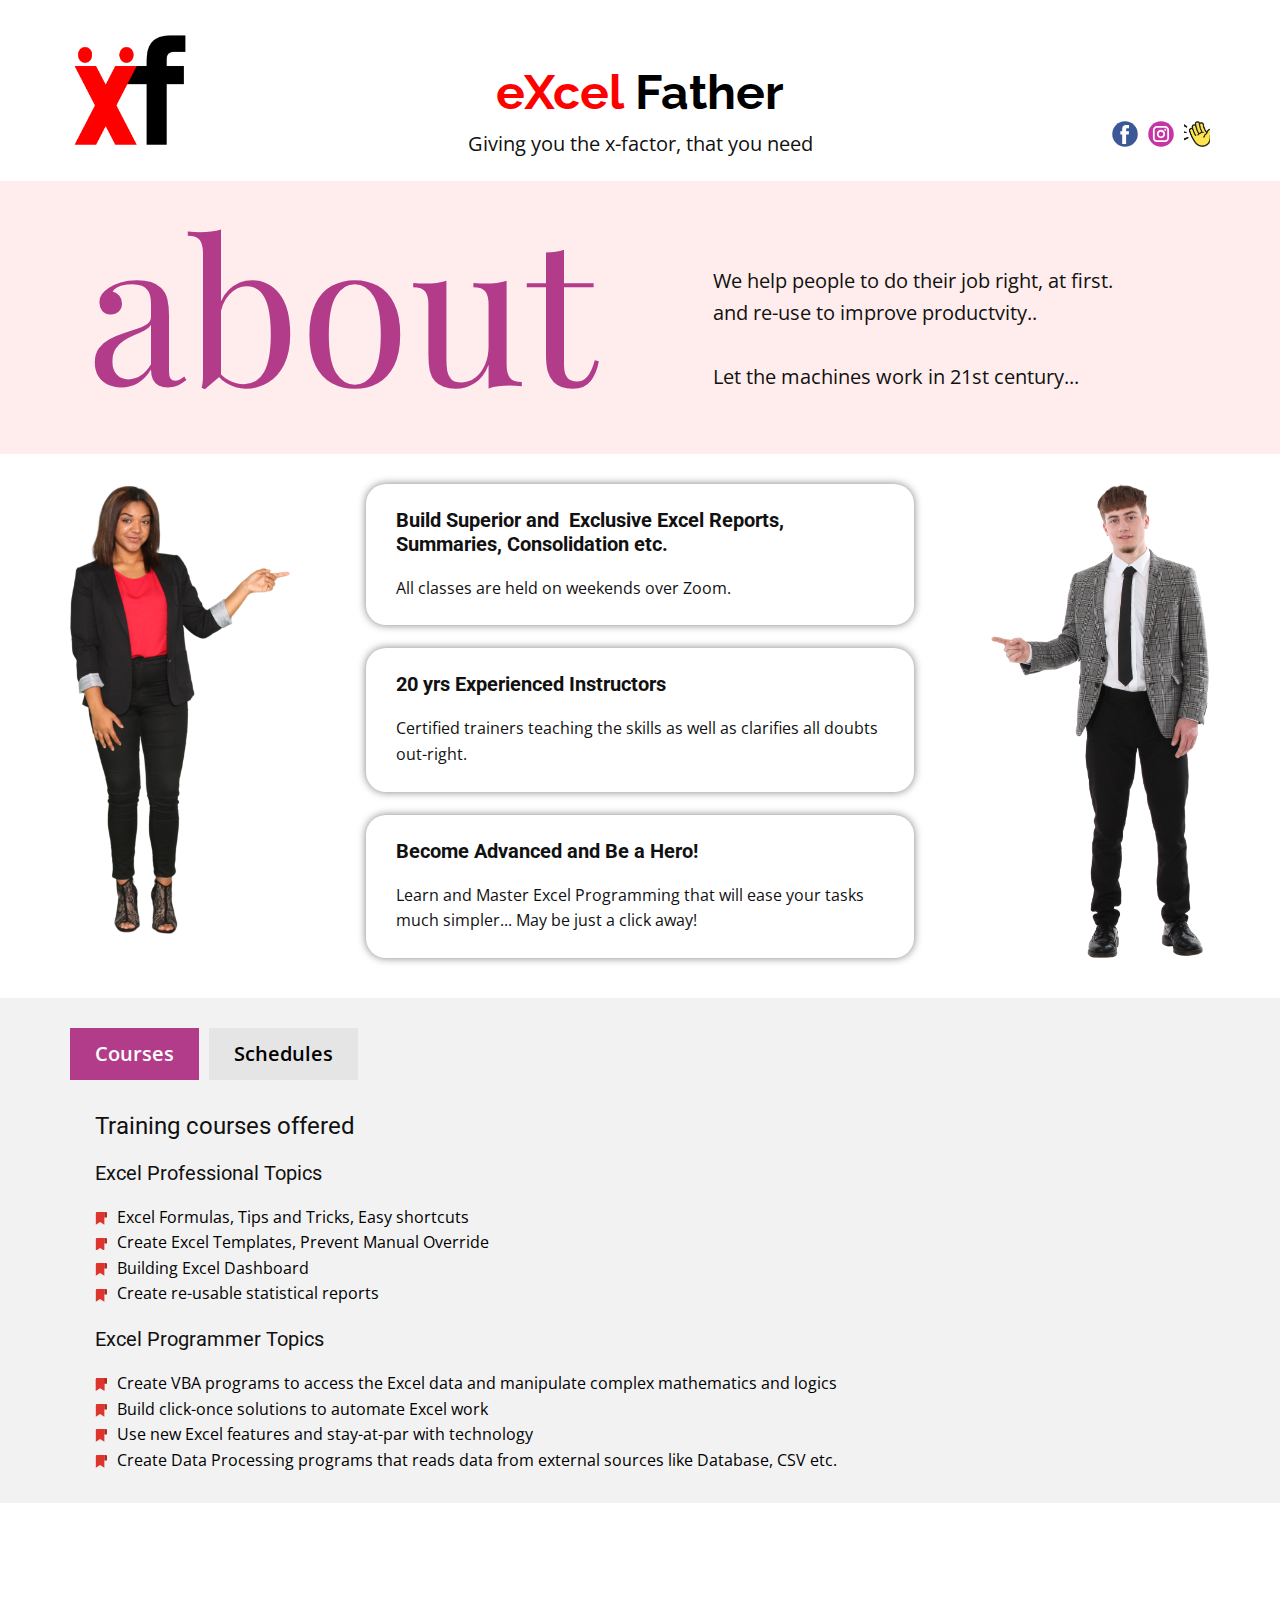
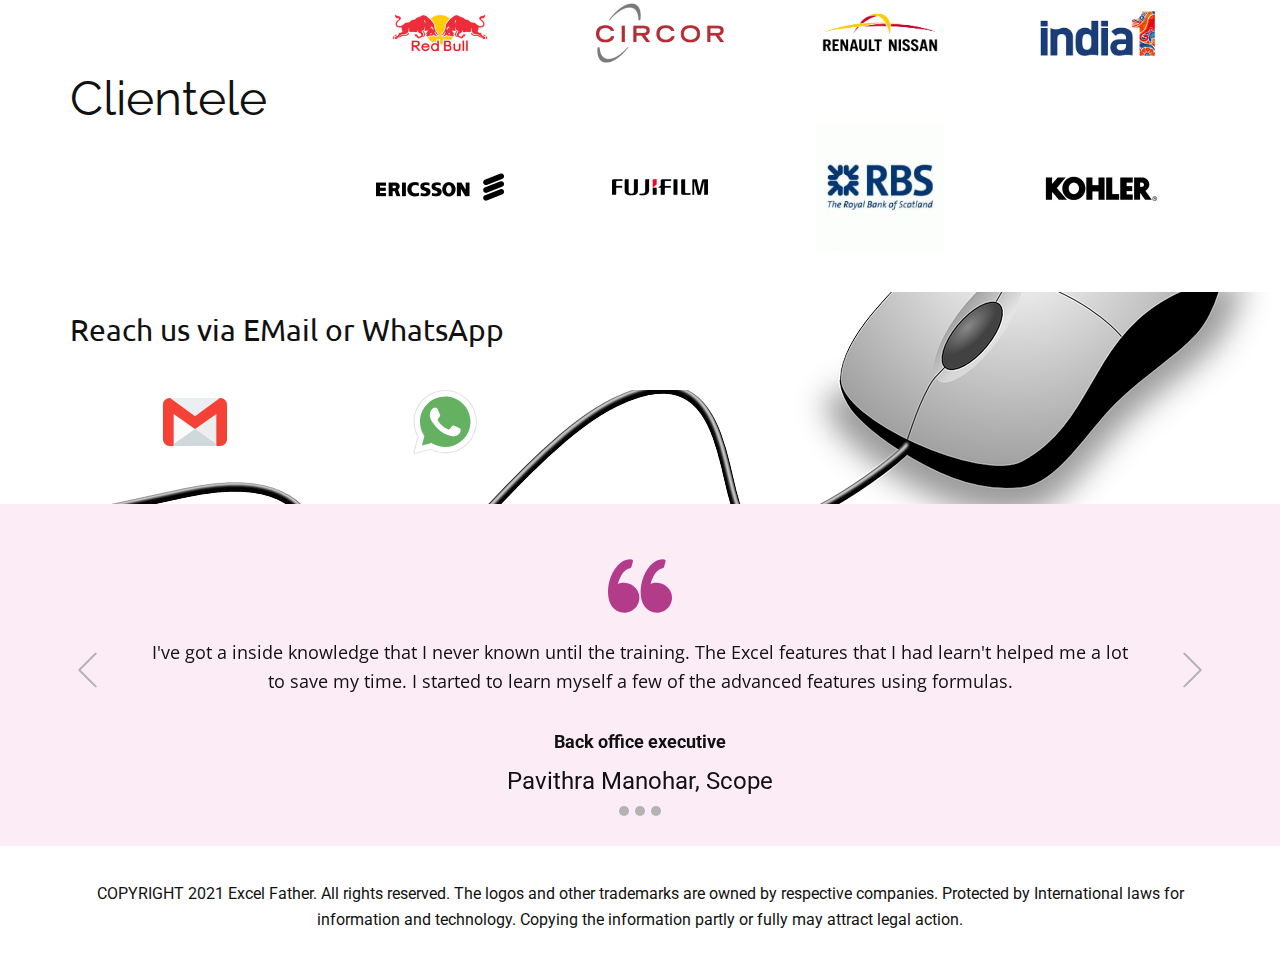
==== commit d5b75de5: "Sep 30 update." ====
--- a/index.html
+++ b/index.html
@@ -7,13 +7,14 @@
     <meta name="description" content="">
     <meta name="page_type" content="np-template-header-footer-from-plugin">
     <title>Home</title>
-    <link rel="stylesheet" href="nicepage.css" media="screen">
-<link rel="stylesheet" href="Home.css" media="screen">
-    <script class="u-script" type="text/javascript" src="jquery.js" defer=""></script>
-    <script class="u-script" type="text/javascript" src="nicepage.js" defer=""></script>
-    <link rel="icon" href="images/favicon2.png">
+    <link rel="stylesheet" href="scripts/script.css" media="screen">
+<link rel="stylesheet" href="scripts/Home.css" media="screen">
+    <script class="u-script" type="text/javascript" src="scripts/jquery.js" defer=""></script>
+    <script class="u-script" type="text/javascript" src="scripts/script.js" defer=""></script>
+    <link rel="icon" href="images/favicon1.png">
     <link id="u-theme-google-font" rel="stylesheet" href="https://fonts.googleapis.com/css?family=Roboto:100,100i,300,300i,400,400i,500,500i,700,700i,900,900i|Open+Sans:300,300i,400,400i,600,600i,700,700i,800,800i">
-    <link id="u-page-google-font" rel="stylesheet" href="https://fonts.googleapis.com/css?family=Playfair+Display:400,400i,500,500i,600,600i,700,700i,800,800i,900,900i|Ubuntu:300,300i,400,400i,500,500i,700,700i|Roboto:100,100i,300,300i,400,400i,500,500i,700,700i,900,900i">
+    <link id="u-page-google-font" rel="stylesheet" href="https://fonts.googleapis.com/css?family=Playfair+Display:400,400i,500,500i,600,600i,700,700i,800,800i,900,900i|Raleway:100,100i,200,200i,300,300i,400,400i,500,500i,600,600i,700,700i,800,800i,900,900i|Ubuntu:300,300i,400,400i,500,500i,700,700i|Roboto:100,100i,300,300i,400,400i,500,500i,700,700i,900,900i">
+    
     
     
     
@@ -24,19 +25,19 @@
 		"@context": "http://schema.org",
 		"@type": "Organization",
 		"name": "Excel Father",
-		"logo": "images/ef2.png",
+		"logo": "images/xf1.png",
 		"sameAs": [
 				"https://www.clubhouse.com/club/microsoft-excel-365"
 		]
 }</script>
-    <meta name="theme-color" content="#478ac9">
+    <meta name="theme-color" content="#f15048">
     <meta property="og:title" content="Home">
     <meta property="og:description" content="">
     <meta property="og:type" content="website">
   </head>
-  <body data-home-page="Home.html" data-home-page-title="Home" class="u-body"><header class="u-align-center-sm u-align-center-xs u-clearfix u-header u-sticky-0195 u-white u-header" id="sec-0c37" data-animation-name="" data-animation-duration="0" data-animation-delay="0" data-animation-direction=""><div class="u-clearfix u-sheet u-sheet-1">
-        <a href="https://excelfather.in" class="u-image u-logo u-image-1" data-image-width="1000" data-image-height="1000" title="EF">
-          <img src="images/ef2.png" class="u-logo-image u-logo-image-1">
+  <body data-home-page="Home.html" data-home-page-title="Home" class="u-body"><header class="u-align-center-sm u-align-center-xs u-clearfix u-header u-sticky u-white u-header" id="sec-0c37" data-animation-name="" data-animation-duration="0" data-animation-delay="0" data-animation-direction=""><div class="u-clearfix u-sheet u-sheet-1">
+        <a href="https://excelfather.in" class="u-image u-logo u-image-1" data-image-width="800" data-image-height="800" title="EF">
+          <img src="images/xf1.png" class="u-logo-image u-logo-image-1">
         </a>
         <div class="u-social-icons u-spacing-10 u-social-icons-1">
           <a class="u-social-url" title="facebook" target="_blank" href=""><span class="u-icon u-social-facebook u-social-icon u-icon-1"><svg class="u-svg-link" preserveAspectRatio="xMidYMin slice" viewBox="0 0 112 112" style=""><use xmlns:xlink="http://www.w3.org/1999/xlink" xlink:href="#svg-3eb8"></use></svg><svg class="u-svg-content" viewBox="0 0 112 112" x="0" y="0" id="svg-3eb8"><circle fill="currentColor" cx="56.1" cy="56.1" r="55"></circle><path fill="#FFFFFF" d="M73.5,31.6h-9.1c-1.4,0-3.6,0.8-3.6,3.9v8.5h12.6L72,58.3H60.8v40.8H43.9V58.3h-8V43.9h8v-9.2
@@ -50,19 +51,25 @@
           <a class="u-social-url" target="_blank" title="Custom" href="https://www.clubhouse.com/club/microsoft-excel-365"><span class="u-file-icon u-icon u-social-custom u-social-icon u-icon-3"><img src="images/clubhouse.png" alt=""></span>
           </a>
         </div>
-        <h1 class="u-align-center u-custom-font u-font-ubuntu u-text u-text-default u-text-1">Excel Father</h1>
-        <p class="u-align-center u-large-text u-text u-text-default u-text-variant u-text-2"> Aiming to provide feasible and affordable trainings</p>
+        <h1 class="u-align-center u-custom-font u-font-raleway u-text u-text-default u-text-1">
+          <span class="u-text-palette-1-base">
+            <span class="u-text-custom-color-3">eXcel</span>
+            <span class="u-text-custom-color-3"></span>
+          </span>
+          <span class="u-text-black">Father</span>
+        </h1>
+        <p class="u-align-center u-large-text u-text u-text-default u-text-variant u-text-2">Giving you the x-factor, that you need</p>
       </div></header>
-    <section class="u-black u-clearfix u-section-1" id="carousel_6514">
+    <section class="u-clearfix u-palette-1-light-3 u-section-1" id="carousel_6514">
       <div class="u-clearfix u-sheet u-valign-middle u-sheet-1">
         <div class="u-clearfix u-expanded-width u-layout-wrap u-layout-wrap-1">
           <div class="u-layout">
             <div class="u-layout-row">
-              <div class="u-align-left u-black u-container-style u-layout-cell u-size-60 u-layout-cell-1">
+              <div class="u-align-left u-container-style u-layout-cell u-palette-1-light-3 u-size-60 u-layout-cell-1">
                 <div class="u-container-layout u-container-layout-1">
-                  <h4 class="u-custom-font u-font-playfair-display u-text u-text-palette-3-base u-text-1">about</h4>
-                  <p class="u-text u-text-body-alt-color u-text-2">We help people to do their job right, at first.&nbsp;<br>and re-use to improve productvity..<br>
-                    <br>Let the machine work in 21st century...
+                  <h4 class="u-custom-font u-font-playfair-display u-text u-text-palette-2-base u-text-1">about</h4>
+                  <p class="u-text u-text-2">We help people to do their job right, at first.&nbsp;<br>and re-use to improve productvity..<br>
+                    <br>Let the machines work in 21st century...
                   </p>
                 </div>
               </div>
@@ -71,24 +78,24 @@
         </div>
       </div>
     </section>
-    <section class="u-clearfix u-palette-5-dark-1 u-valign-top-sm u-valign-top-xs u-section-2" id="carousel_8b94">
+    <section class="u-clearfix u-valign-top-sm u-valign-top-xs u-white u-section-2" id="carousel_8b94">
       <div class="u-clearfix u-sheet u-sheet-1">
-        <img class="u-expanded-height-lg u-expanded-height-md u-expanded-height-sm u-expanded-height-xs u-image u-image-1" src="images/Prof.png" data-image-width="1600" data-image-height="1407">
+        <img class="u-expanded-height-lg u-expanded-height-md u-expanded-height-sm u-expanded-height-xs u-image u-image-contain u-image-1" src="images/ladyleft.png" data-image-width="352" data-image-height="720">
         <div class="u-list u-list-1">
           <div class="u-repeater u-repeater-1">
-            <div class="u-container-style u-list-item u-repeater-item u-white u-list-item-1">
+            <div class="u-container-style u-list-item u-radius-20 u-repeater-item u-shape-round u-white u-list-item-1">
               <div class="u-container-layout u-similar-container u-valign-middle u-container-layout-1">
                 <h5 class="u-text u-text-1">Build Superior and&nbsp; Exclusive Excel Reports, Summaries, Consolidation etc.</h5>
                 <p class="u-text u-text-2">All classes are held on weekends over Zoom.</p>
               </div>
             </div>
-            <div class="u-container-style u-list-item u-repeater-item u-white u-list-item-2">
+            <div class="u-container-style u-list-item u-radius-20 u-repeater-item u-shape-round u-white u-list-item-2">
               <div class="u-container-layout u-similar-container u-valign-middle u-container-layout-2">
                 <h5 class="u-text u-text-3">20 yrs Experienced Instructors</h5>
                 <p class="u-text u-text-4">Certified trainers teaching the skills as well as clarifies all doubts out-right.</p>
               </div>
             </div>
-            <div class="u-container-style u-list-item u-repeater-item u-white u-list-item-3">
+            <div class="u-container-style u-list-item u-radius-20 u-repeater-item u-shape-round u-white u-list-item-3">
               <div class="u-container-layout u-similar-container u-valign-middle u-container-layout-3">
                 <h5 class="u-text u-text-5">Become Advanced and Be a Hero!</h5>
                 <p class="u-text u-text-6">Learn and Master Excel Programming that will ease your tasks much simpler... May be just a click away!</p>
@@ -96,50 +103,192 @@
             </div>
           </div>
         </div>
-      </div>
-    </section>
-    <section class="u-align-center u-clearfix u-section-3" id="sec-6562">
+        <img class="u-expanded-height-lg u-expanded-height-md u-expanded-height-sm u-expanded-height-xs u-image u-image-contain u-image-2" src="images/gmright.png" data-image-width="735" data-image-height="1600">
+      </div>
+    </section>
+    <section class="u-align-center u-clearfix u-grey-5 u-section-3" id="sec-6562">
       <div class="u-clearfix u-sheet u-valign-middle u-sheet-1">
-        <div class="u-expanded-width u-tab-links-align-left u-tabs u-tabs-1">
+        <div class="u-tab-links-align-left u-tabs u-tabs-1">
           <ul class="u-border-2 u-border-palette-1-base u-spacing-10 u-tab-list u-unstyled" role="tablist">
             <li class="u-tab-item" role="presentation">
-              <a class="active u-active-palette-1-base u-button-style u-grey-10 u-tab-link u-text-active-white u-text-black u-tab-link-1" id="link-tab-0da5" href="#tab-0da5" role="tab" aria-controls="tab-0da5" aria-selected="true">Courses</a>
+              <a class="active u-active-palette-2-base u-button-style u-grey-10 u-tab-link u-text-active-white u-text-black u-tab-link-1" id="link-tab-0da5" href="#tab-0da5" role="tab" aria-controls="tab-0da5" aria-selected="true">Courses</a>
             </li>
             <li class="u-tab-item" role="presentation">
-              <a class="u-active-palette-1-base u-button-style u-grey-10 u-tab-link u-text-active-white u-text-black u-tab-link-2" id="link-tab-14b7" href="#tab-14b7" role="tab" aria-controls="tab-14b7" aria-selected="false">Schedules</a>
-            </li>
-            <li class="u-tab-item" role="presentation">
-              <a class="u-active-palette-1-base u-button-style u-grey-10 u-tab-link u-text-active-white u-text-black u-tab-link-3" id="link-tab-2917" href="#tab-2917" role="tab" aria-controls="tab-2917" aria-selected="false">Clients</a>
+              <a class="u-active-palette-2-base u-button-style u-grey-10 u-tab-link u-text-active-white u-text-black u-tab-link-2" id="link-tab-14b7" href="#tab-14b7" role="tab" aria-controls="tab-14b7" aria-selected="false">Schedules</a>
             </li>
           </ul>
           <div class="u-tab-content">
-            <div class="u-container-style u-tab-active u-tab-pane u-white u-tab-pane-1" id="tab-0da5" role="tabpanel" aria-labelledby="link-tab-0da5">
+            <div class="u-container-style u-grey-5 u-tab-active u-tab-pane u-tab-pane-1" id="tab-0da5" role="tabpanel" aria-labelledby="link-tab-0da5">
               <div class="u-container-layout u-container-layout-1">
-                <h4 class="u-text u-text-default u-text-1">Basic Settings</h4>
-                <p class="u-text u-text-2">Sample text. Click to select the text box. Click again or double click to start editing the text.</p>
-              </div>
-            </div>
-            <div class="u-align-left u-container-style u-tab-pane u-white u-tab-pane-2" id="tab-14b7" role="tabpanel" aria-labelledby="link-tab-14b7">
+                <h4 class="u-text u-text-default u-text-1">Training courses offered</h4>
+                <h5 class="u-text u-text-2">Excel Professional Topics</h5>
+                <ul class="u-custom-list u-text u-text-3">
+                  <li>
+                    <div class="u-list-icon u-list-icon-1">
+                      <svg class="u-svg-content" viewBox="0 0 54 54" x="0px" y="0px" id="svg-3953" style="enable-background:new 0 0 54 54;"><path style="fill:#DD352E;" d="M8.589,0C5.779,0,3.5,2.279,3.5,5.089V54l18-12l18,12V6c0-3.3,2.7-6,6-6H8.589z"></path><path style="fill:#B02721;" d="M45.41,0.005C42.151,0.054,39.5,2.73,39.5,6v17h11V5.135C50.5,2.315,48.225,0.03,45.41,0.005z"></path></svg>
+                    </div>
+                    <span class="u-text-black"> Excel Formulas, Tips and Tricks, Easy shortcuts</span>
+                  </li>
+                  <li>
+                    <div class="u-list-icon u-list-icon-1">
+                      <svg class="u-svg-content" viewBox="0 0 54 54" x="0px" y="0px" id="svg-3953" style="enable-background:new 0 0 54 54;"><path style="fill:#DD352E;" d="M8.589,0C5.779,0,3.5,2.279,3.5,5.089V54l18-12l18,12V6c0-3.3,2.7-6,6-6H8.589z"></path><path style="fill:#B02721;" d="M45.41,0.005C42.151,0.054,39.5,2.73,39.5,6v17h11V5.135C50.5,2.315,48.225,0.03,45.41,0.005z"></path></svg>
+                    </div>
+                    <span class="u-text-black">Create Excel Templates, Prevent Manual Override</span>
+                  </li>
+                  <li>
+                    <div class="u-list-icon u-list-icon-1">
+                      <svg class="u-svg-content" viewBox="0 0 54 54" x="0px" y="0px" id="svg-3953" style="enable-background:new 0 0 54 54;"><path style="fill:#DD352E;" d="M8.589,0C5.779,0,3.5,2.279,3.5,5.089V54l18-12l18,12V6c0-3.3,2.7-6,6-6H8.589z"></path><path style="fill:#B02721;" d="M45.41,0.005C42.151,0.054,39.5,2.73,39.5,6v17h11V5.135C50.5,2.315,48.225,0.03,45.41,0.005z"></path></svg>
+                    </div>
+                    <span class="u-text-black">Building Excel Dashboard</span>
+                  </li>
+                  <li>
+                    <div class="u-list-icon u-list-icon-1">
+                      <svg class="u-svg-content" viewBox="0 0 54 54" x="0px" y="0px" id="svg-3953" style="enable-background:new 0 0 54 54;"><path style="fill:#DD352E;" d="M8.589,0C5.779,0,3.5,2.279,3.5,5.089V54l18-12l18,12V6c0-3.3,2.7-6,6-6H8.589z"></path><path style="fill:#B02721;" d="M45.41,0.005C42.151,0.054,39.5,2.73,39.5,6v17h11V5.135C50.5,2.315,48.225,0.03,45.41,0.005z"></path></svg>
+                    </div>
+                    <span class="u-text-black">Create re-usable statistical reports</span>
+                  </li>
+                </ul>
+                <h5 class="u-text u-text-4">Excel Programmer Topics</h5>
+                <ul class="u-custom-list u-text u-text-5">
+                  <li>
+                    <div class="u-list-icon u-list-icon-5">
+                      <svg class="u-svg-content" viewBox="0 0 54 54" x="0px" y="0px" id="svg-029b" style="enable-background:new 0 0 54 54;"><path style="fill:#DD352E;" d="M8.589,0C5.779,0,3.5,2.279,3.5,5.089V54l18-12l18,12V6c0-3.3,2.7-6,6-6H8.589z"></path><path style="fill:#B02721;" d="M45.41,0.005C42.151,0.054,39.5,2.73,39.5,6v17h11V5.135C50.5,2.315,48.225,0.03,45.41,0.005z"></path></svg>
+                    </div>
+                  </li>
+                  <li>
+                    <div class="u-list-icon u-list-icon-6">
+                      <svg class="u-svg-content" viewBox="0 0 54 54" x="0px" y="0px" id="svg-029b" style="enable-background:new 0 0 54 54;"><path style="fill:#DD352E;" d="M8.589,0C5.779,0,3.5,2.279,3.5,5.089V54l18-12l18,12V6c0-3.3,2.7-6,6-6H8.589z"></path><path style="fill:#B02721;" d="M45.41,0.005C42.151,0.054,39.5,2.73,39.5,6v17h11V5.135C50.5,2.315,48.225,0.03,45.41,0.005z"></path></svg>
+                    </div>
+                    <span class="u-text-black">Create VBA programs to access the Excel data and manipulate complex mathematics and logics</span>
+                  </li>
+                  <li>
+                    <div class="u-list-icon u-list-icon-7">
+                      <svg class="u-svg-content" viewBox="0 0 54 54" x="0px" y="0px" id="svg-029b" style="enable-background:new 0 0 54 54;"><path style="fill:#DD352E;" d="M8.589,0C5.779,0,3.5,2.279,3.5,5.089V54l18-12l18,12V6c0-3.3,2.7-6,6-6H8.589z"></path><path style="fill:#B02721;" d="M45.41,0.005C42.151,0.054,39.5,2.73,39.5,6v17h11V5.135C50.5,2.315,48.225,0.03,45.41,0.005z"></path></svg>
+                    </div>
+                    <span class="u-text-black">Build click-once solutions to automate Excel work</span>
+                  </li>
+                  <li>
+                    <div class="u-list-icon u-list-icon-8">
+                      <svg class="u-svg-content" viewBox="0 0 54 54" x="0px" y="0px" id="svg-029b" style="enable-background:new 0 0 54 54;"><path style="fill:#DD352E;" d="M8.589,0C5.779,0,3.5,2.279,3.5,5.089V54l18-12l18,12V6c0-3.3,2.7-6,6-6H8.589z"></path><path style="fill:#B02721;" d="M45.41,0.005C42.151,0.054,39.5,2.73,39.5,6v17h11V5.135C50.5,2.315,48.225,0.03,45.41,0.005z"></path></svg>
+                    </div>
+                    <span class="u-text-black">Use new Excel features and stay-at-par with technology</span>
+                  </li>
+                  <li>
+                    <div class="u-list-icon u-list-icon-9">
+                      <svg class="u-svg-content" viewBox="0 0 54 54" x="0px" y="0px" id="svg-029b" style="enable-background:new 0 0 54 54;"><path style="fill:#DD352E;" d="M8.589,0C5.779,0,3.5,2.279,3.5,5.089V54l18-12l18,12V6c0-3.3,2.7-6,6-6H8.589z"></path><path style="fill:#B02721;" d="M45.41,0.005C42.151,0.054,39.5,2.73,39.5,6v17h11V5.135C50.5,2.315,48.225,0.03,45.41,0.005z"></path></svg>
+                    </div>
+                    <span class="u-text-black">Create Data Processing programs that reads data from external sources like Database, CSV etc.</span>
+                  </li>
+                </ul>
+              </div>
+            </div>
+            <div class="u-container-style u-grey-5 u-tab-pane u-tab-pane-2" id="tab-14b7" role="tabpanel" aria-labelledby="link-tab-14b7">
               <div class="u-container-layout u-valign-top u-container-layout-2">
-                <p class="u-text u-text-3">Sample text. Click to select the text box. Click again or double click to start editing the text. Duis aute irure dolor in reprehenderit in voluptate velit esse cillum dolore eu fugiat nulla pariatur.<br>
-                  <br>Ut enim ad minim veniam, quis nostrud exercitation ullamco laboris nisi ut aliquip ex ea commodo consequat.&nbsp;Duis aute irure dolor in reprehenderit in voluptate velit esse cillum dolore eu fugiat nulla pariatur. 
-                </p>
-              </div>
-            </div>
-            <div class="u-container-style u-tab-pane u-white u-tab-pane-3" id="tab-2917" role="tabpanel" aria-labelledby="link-tab-2917">
-              <div class="u-container-layout u-container-layout-3">
-                <h4 class="u-text u-text-default u-text-4">Be The First To Review This Product!</h4>
-                <p class="u-text u-text-default u-text-5">Sample text. Click to select the text box. Click again or double click to start editing the text.</p>
-              </div>
-            </div>
-          </div>
-        </div>
-      </div>
-    </section>
-    <section class="u-align-center-md u-align-center-sm u-align-center-xs u-clearfix u-image u-shading u-section-4" id="sec-320f" data-image-width="1080" data-image-height="1080">
+                <div class="u-table u-table-responsive u-table-1">
+                  <table class="u-table-entity">
+                    <colgroup>
+                      <col width="14.5%">
+                      <col width="16.6%">
+                      <col width="19.7%">
+                      <col width="49.2%">
+                    </colgroup>
+                    <thead class="u-palette-2-light-1 u-table-header u-table-header-1">
+                      <tr style="height: 46px;">
+                        <th class="u-border-1 u-border-grey-dark-1 u-table-cell">Day</th>
+                        <th class="u-border-1 u-border-grey-dark-1 u-table-cell">Session</th>
+                        <th class="u-border-1 u-border-grey-dark-1 u-table-cell">Time Slot</th>
+                        <th class="u-border-1 u-border-grey-dark-1 u-table-cell u-table-cell-4">Content</th>
+                      </tr>
+                    </thead>
+                    <tbody class="u-table-body">
+                      <tr style="height: 46px;">
+                        <td class="u-border-1 u-border-grey-dark-1 u-table-cell">Saturday</td>
+                        <td class="u-border-1 u-border-grey-dark-1 u-table-cell">Forenoon</td>
+                        <td class="u-border-1 u-border-grey-dark-1 u-table-cell">10 am to 1 pm</td>
+                        <td class="u-border-1 u-border-grey-dark-1 u-table-cell">Advanced Excel</td>
+                      </tr>
+                      <tr style="height: 46px;">
+                        <td class="u-border-1 u-border-grey-dark-1 u-table-cell">Saturday</td>
+                        <td class="u-border-1 u-border-grey-dark-1 u-table-cell">Afternoon</td>
+                        <td class="u-border-1 u-border-grey-dark-1 u-table-cell">3 pm to 6 pm</td>
+                        <td class="u-border-1 u-border-grey-dark-1 u-table-cell">Advanced Excel</td>
+                      </tr>
+                      <tr style="height: 46px;">
+                        <td class="u-border-1 u-border-grey-dark-1 u-table-cell">Sunday</td>
+                        <td class="u-border-1 u-border-grey-dark-1 u-table-cell">Forenoon</td>
+                        <td class="u-border-1 u-border-grey-dark-1 u-table-cell">10 am to 1 pm</td>
+                        <td class="u-border-1 u-border-grey-dark-1 u-table-cell">VBA</td>
+                      </tr>
+                      <tr style="height: 46px;">
+                        <td class="u-border-1 u-border-grey-dark-1 u-table-cell">Sunday</td>
+                        <td class="u-border-1 u-border-grey-dark-1 u-table-cell">Afternoon</td>
+                        <td class="u-border-1 u-border-grey-dark-1 u-table-cell">3 pm to 6 pm</td>
+                        <td class="u-border-1 u-border-grey-dark-1 u-table-cell">VBA</td>
+                      </tr>
+                    </tbody>
+                  </table>
+                </div>
+                <p class="u-text u-text-default u-text-6">***Special sessions may be conducted for clearing participant's doubts on need basis*** </p>
+              </div>
+            </div>
+          </div>
+        </div>
+      </div>
+    </section>
+    <section class="u-align-left u-clearfix u-section-4" id="sec-16e4">
+      <div class="u-clearfix u-sheet u-sheet-1">
+        <div class="u-expanded-width-lg u-expanded-width-md u-expanded-width-sm u-expanded-width-xs u-list u-list-1">
+          <div class="u-repeater u-repeater-1">
+            <div class="u-container-style u-list-item u-repeater-item">
+              <div class="u-container-layout u-similar-container u-valign-middle-lg u-valign-middle-md u-valign-middle-sm u-valign-middle-xs u-container-layout-1">
+                <img alt="" class="u-image u-image-contain u-image-default u-preserve-proportions u-image-1" data-image-width="256" data-image-height="256" src="images/redbulllogo.webp">
+              </div>
+            </div>
+            <div class="u-container-style u-list-item u-repeater-item">
+              <div class="u-container-layout u-similar-container u-valign-middle-lg u-valign-middle-md u-valign-middle-sm u-valign-middle-xs u-container-layout-2">
+                <img alt="" class="u-image u-image-contain u-image-default u-preserve-proportions u-image-2" data-image-width="225" data-image-height="225" src="images/circorlogo.png">
+              </div>
+            </div>
+            <div class="u-container-style u-list-item u-repeater-item">
+              <div class="u-container-layout u-similar-container u-valign-middle-lg u-valign-middle-md u-valign-middle-sm u-valign-middle-xs u-container-layout-3">
+                <img alt="" class="u-image u-image-contain u-image-default u-preserve-proportions u-image-3" data-image-width="700" data-image-height="350" src="images/Renault-Nissan-Alliance-Logo.png">
+              </div>
+            </div>
+            <div class="u-container-style u-list-item u-repeater-item">
+              <div class="u-container-layout u-similar-container u-valign-middle-lg u-valign-middle-md u-valign-middle-sm u-valign-middle-xs u-container-layout-4">
+                <img alt="" class="u-image u-image-contain u-image-default u-preserve-proportions u-image-4" data-image-width="356" data-image-height="142" src="images/india1.png">
+              </div>
+            </div>
+            <div class="u-container-style u-list-item u-repeater-item">
+              <div class="u-container-layout u-similar-container u-valign-middle-lg u-valign-middle-md u-valign-middle-sm u-valign-middle-xs u-container-layout-5">
+                <img alt="" class="u-image u-image-contain u-image-default u-preserve-proportions u-image-5" data-image-width="256" data-image-height="256" src="images/ericsson-283251.webp">
+              </div>
+            </div>
+            <div class="u-container-style u-list-item u-repeater-item">
+              <div class="u-container-layout u-similar-container u-valign-middle-lg u-valign-middle-md u-valign-middle-sm u-valign-middle-xs u-container-layout-6">
+                <img alt="" class="u-image u-image-contain u-image-default u-preserve-proportions u-image-6" data-image-width="256" data-image-height="256" src="images/fujifilmlogo.webp">
+              </div>
+            </div>
+            <div class="u-container-style u-list-item u-repeater-item">
+              <div class="u-container-layout u-similar-container u-valign-middle-lg u-valign-middle-md u-valign-middle-sm u-valign-middle-xs u-container-layout-7">
+                <img alt="" class="u-image u-image-contain u-image-default u-preserve-proportions u-image-7" data-image-width="200" data-image-height="200" src="images/rbslogo.jpg">
+              </div>
+            </div>
+            <div class="u-container-style u-list-item u-repeater-item">
+              <div class="u-container-layout u-similar-container u-valign-middle-lg u-valign-middle-md u-valign-middle-sm u-valign-middle-xs u-container-layout-8">
+                <img alt="" class="u-image u-image-contain u-image-default u-preserve-proportions u-image-8" data-image-width="256" data-image-height="256" src="images/kohlerlogo.jpg">
+              </div>
+            </div>
+          </div>
+        </div>
+        <h1 class="u-align-left u-text u-text-default u-text-1">Clientele<span style="font-weight: 700;"></span>
+        </h1>
+      </div>
+    </section>
+    <section class="u-align-left-md u-align-left-sm u-align-left-xs u-clearfix u-image u-section-5" id="sec-320f" data-image-width="1280" data-image-height="640">
       <div class="u-clearfix u-sheet u-valign-middle-xl u-sheet-1">
-        <h3 class="u-align-center-xl u-align-left-lg u-custom-font u-font-ubuntu u-text u-text-default-xl u-text-1">Reach us via EMail or WhatsApp</h3>
-        <div class="u-clearfix u-expanded-width-xl u-gutter-0 u-layout-wrap u-layout-wrap-1">
+        <h3 class="u-align-left-lg u-align-left-xl u-custom-font u-font-ubuntu u-text u-text-default-xl u-text-1">Reach us via EMail or WhatsApp</h3>
+        <div class="u-clearfix u-gutter-0 u-layout-wrap u-layout-wrap-1">
           <div class="u-layout">
             <div class="u-layout-row">
               <div class="u-container-style u-layout-cell u-size-30 u-layout-cell-1">
@@ -156,51 +305,51 @@
         </div>
       </div>
     </section>
-    <section class="u-align-left u-clearfix u-section-5" id="sec-aca5">
-      <div class="u-clearfix u-sheet u-valign-middle u-sheet-1">
-        <div id="carousel-82ff" data-interval="5000" data-u-ride="carousel" class="u-carousel u-expanded-width-xs u-slider u-slider-1">
+    <section class="u-align-left u-clearfix u-palette-2-light-3 u-section-6" id="sec-aca5">
+      <div class="u-clearfix u-sheet u-sheet-1">
+        <div id="carousel-82ff" data-interval="5000" data-u-ride="carousel" class="u-carousel u-expanded-width u-slider u-slider-1">
           <ol class="u-absolute-hcenter u-carousel-indicators u-carousel-indicators-1">
             <li data-u-target="#carousel-82ff" class="u-active u-grey-30 u-shape-circle" data-u-slide-to="0" style="width: 10px; height: 10px;"></li>
             <li data-u-target="#carousel-82ff" class="u-grey-30 u-shape-circle" data-u-slide-to="1" style="width: 10px; height: 10px;"></li>
             <li data-u-target="#carousel-82ff" class="u-grey-30 u-shape-circle" data-u-slide-to="2" style="width: 10px; height: 10px;"></li>
           </ol>
           <div class="u-carousel-inner" role="listbox">
-            <div class="u-active u-align-center u-carousel-item u-container-style u-slide">
-              <div class="u-container-layout u-valign-middle u-container-layout-1"><span class="u-icon u-icon-circle u-text-grey-25 u-icon-1">
+            <div class="u-active u-carousel-item u-container-style u-slide">
+              <div class="u-container-layout u-valign-middle u-container-layout-1"><span class="u-icon u-icon-circle u-text-palette-2-base u-icon-1">
               <svg class="u-svg-link" preserveAspectRatio="xMidYMin slice" viewBox="0 0 95.333 95.332" style=""><use xmlns:xlink="http://www.w3.org/1999/xlink" xlink:href="#svg-3f56"></use></svg>
-              <svg xmlns="http://www.w3.org/2000/svg" xmlns:xlink="http://www.w3.org/1999/xlink" version="1.1" xml:space="preserve" class="u-svg-content" viewBox="0 0 95.333 95.332" x="0px" y="0px" id="svg-3f56" style="enable-background:new 0 0 95.333 95.332;"><g><g><path d="M30.512,43.939c-2.348-0.676-4.696-1.019-6.98-1.019c-3.527,0-6.47,0.806-8.752,1.793    c2.2-8.054,7.485-21.951,18.013-23.516c0.975-0.145,1.774-0.85,2.04-1.799l2.301-8.23c0.194-0.696,0.079-1.441-0.318-2.045    s-1.035-1.007-1.75-1.105c-0.777-0.106-1.569-0.16-2.354-0.16c-12.637,0-25.152,13.19-30.433,32.076    c-3.1,11.08-4.009,27.738,3.627,38.223c4.273,5.867,10.507,9,18.529,9.313c0.033,0.001,0.065,0.002,0.098,0.002    c9.898,0,18.675-6.666,21.345-16.209c1.595-5.705,0.874-11.688-2.032-16.851C40.971,49.307,36.236,45.586,30.512,43.939z"></path><path d="M92.471,54.413c-2.875-5.106-7.61-8.827-13.334-10.474c-2.348-0.676-4.696-1.019-6.979-1.019    c-3.527,0-6.471,0.806-8.753,1.793c2.2-8.054,7.485-21.951,18.014-23.516c0.975-0.145,1.773-0.85,2.04-1.799l2.301-8.23    c0.194-0.696,0.079-1.441-0.318-2.045c-0.396-0.604-1.034-1.007-1.75-1.105c-0.776-0.106-1.568-0.16-2.354-0.16    c-12.637,0-25.152,13.19-30.434,32.076c-3.099,11.08-4.008,27.738,3.629,38.225c4.272,5.866,10.507,9,18.528,9.312    c0.033,0.001,0.065,0.002,0.099,0.002c9.897,0,18.675-6.666,21.345-16.209C96.098,65.559,95.376,59.575,92.471,54.413z"></path>
+              <svg class="u-svg-content" viewBox="0 0 95.333 95.332" x="0px" y="0px" id="svg-3f56" style="enable-background:new 0 0 95.333 95.332;"><g><g><path d="M30.512,43.939c-2.348-0.676-4.696-1.019-6.98-1.019c-3.527,0-6.47,0.806-8.752,1.793    c2.2-8.054,7.485-21.951,18.013-23.516c0.975-0.145,1.774-0.85,2.04-1.799l2.301-8.23c0.194-0.696,0.079-1.441-0.318-2.045    s-1.035-1.007-1.75-1.105c-0.777-0.106-1.569-0.16-2.354-0.16c-12.637,0-25.152,13.19-30.433,32.076    c-3.1,11.08-4.009,27.738,3.627,38.223c4.273,5.867,10.507,9,18.529,9.313c0.033,0.001,0.065,0.002,0.098,0.002    c9.898,0,18.675-6.666,21.345-16.209c1.595-5.705,0.874-11.688-2.032-16.851C40.971,49.307,36.236,45.586,30.512,43.939z"></path><path d="M92.471,54.413c-2.875-5.106-7.61-8.827-13.334-10.474c-2.348-0.676-4.696-1.019-6.979-1.019    c-3.527,0-6.471,0.806-8.753,1.793c2.2-8.054,7.485-21.951,18.014-23.516c0.975-0.145,1.773-0.85,2.04-1.799l2.301-8.23    c0.194-0.696,0.079-1.441-0.318-2.045c-0.396-0.604-1.034-1.007-1.75-1.105c-0.776-0.106-1.568-0.16-2.354-0.16    c-12.637,0-25.152,13.19-30.434,32.076c-3.099,11.08-4.008,27.738,3.629,38.225c4.272,5.866,10.507,9,18.528,9.312    c0.033,0.001,0.065,0.002,0.099,0.002c9.897,0,18.675-6.666,21.345-16.209C96.098,65.559,95.376,59.575,92.471,54.413z"></path>
 </g>
 </g></svg>
             </span>
-                <p class="u-align-center u-large-text u-text u-text-variant u-text-1">"Lorem ipsum dolor sit amet, consectetur adipiscing elit, sed do eiusmod tempor incididunt ut labore et dolore magna aliqua. Ut enim ad minim veniam, quis nostrud exercitation ullamco laboris nisi ut aliquip ex ea commodo consequat. Duis aute irure dolor in reprehenderit in voluptate velit esse cillum dolore eu fugiat nulla pariatur.</p>
-                <h6 class="u-align-center u-text u-text-2">Chief Accountant</h6>
-                <h4 class="u-align-center u-text u-text-3">Hellen Smith<br>
+                <p class="u-align-center u-large-text u-text u-text-variant u-text-1">I've got a inside knowledge that I never known until the training. The Excel features that I had learn't helped me a lot to save my time. I started to learn myself a few of the advanced features using formulas.</p>
+                <h6 class="u-align-center u-text u-text-2">Back office executive</h6>
+                <h4 class="u-align-center u-text u-text-3">Pavithra Manohar, Scope<br>
                 </h4>
               </div>
             </div>
             <div class="u-align-center u-carousel-item u-container-style u-slide">
-              <div class="u-container-layout u-valign-middle u-container-layout-2"><span class="u-icon u-icon-circle u-text-grey-25 u-icon-2">
+              <div class="u-container-layout u-container-layout-2"><span class="u-icon u-icon-circle u-text-palette-2-base u-icon-2">
               <svg class="u-svg-link" preserveAspectRatio="xMidYMin slice" viewBox="0 0 95.333 95.332" style=""><use xmlns:xlink="http://www.w3.org/1999/xlink" xlink:href="#svg-661b"></use></svg>
-              <svg xmlns="http://www.w3.org/2000/svg" xmlns:xlink="http://www.w3.org/1999/xlink" version="1.1" xml:space="preserve" class="u-svg-content" viewBox="0 0 95.333 95.332" x="0px" y="0px" id="svg-661b" style="enable-background:new 0 0 95.333 95.332;"><g><g><path d="M30.512,43.939c-2.348-0.676-4.696-1.019-6.98-1.019c-3.527,0-6.47,0.806-8.752,1.793    c2.2-8.054,7.485-21.951,18.013-23.516c0.975-0.145,1.774-0.85,2.04-1.799l2.301-8.23c0.194-0.696,0.079-1.441-0.318-2.045    s-1.035-1.007-1.75-1.105c-0.777-0.106-1.569-0.16-2.354-0.16c-12.637,0-25.152,13.19-30.433,32.076    c-3.1,11.08-4.009,27.738,3.627,38.223c4.273,5.867,10.507,9,18.529,9.313c0.033,0.001,0.065,0.002,0.098,0.002    c9.898,0,18.675-6.666,21.345-16.209c1.595-5.705,0.874-11.688-2.032-16.851C40.971,49.307,36.236,45.586,30.512,43.939z"></path><path d="M92.471,54.413c-2.875-5.106-7.61-8.827-13.334-10.474c-2.348-0.676-4.696-1.019-6.979-1.019    c-3.527,0-6.471,0.806-8.753,1.793c2.2-8.054,7.485-21.951,18.014-23.516c0.975-0.145,1.773-0.85,2.04-1.799l2.301-8.23    c0.194-0.696,0.079-1.441-0.318-2.045c-0.396-0.604-1.034-1.007-1.75-1.105c-0.776-0.106-1.568-0.16-2.354-0.16    c-12.637,0-25.152,13.19-30.434,32.076c-3.099,11.08-4.008,27.738,3.629,38.225c4.272,5.866,10.507,9,18.528,9.312    c0.033,0.001,0.065,0.002,0.099,0.002c9.897,0,18.675-6.666,21.345-16.209C96.098,65.559,95.376,59.575,92.471,54.413z"></path>
+              <svg class="u-svg-content" viewBox="0 0 95.333 95.332" x="0px" y="0px" id="svg-661b" style="enable-background:new 0 0 95.333 95.332;"><g><g><path d="M30.512,43.939c-2.348-0.676-4.696-1.019-6.98-1.019c-3.527,0-6.47,0.806-8.752,1.793    c2.2-8.054,7.485-21.951,18.013-23.516c0.975-0.145,1.774-0.85,2.04-1.799l2.301-8.23c0.194-0.696,0.079-1.441-0.318-2.045    s-1.035-1.007-1.75-1.105c-0.777-0.106-1.569-0.16-2.354-0.16c-12.637,0-25.152,13.19-30.433,32.076    c-3.1,11.08-4.009,27.738,3.627,38.223c4.273,5.867,10.507,9,18.529,9.313c0.033,0.001,0.065,0.002,0.098,0.002    c9.898,0,18.675-6.666,21.345-16.209c1.595-5.705,0.874-11.688-2.032-16.851C40.971,49.307,36.236,45.586,30.512,43.939z"></path><path d="M92.471,54.413c-2.875-5.106-7.61-8.827-13.334-10.474c-2.348-0.676-4.696-1.019-6.979-1.019    c-3.527,0-6.471,0.806-8.753,1.793c2.2-8.054,7.485-21.951,18.014-23.516c0.975-0.145,1.773-0.85,2.04-1.799l2.301-8.23    c0.194-0.696,0.079-1.441-0.318-2.045c-0.396-0.604-1.034-1.007-1.75-1.105c-0.776-0.106-1.568-0.16-2.354-0.16    c-12.637,0-25.152,13.19-30.434,32.076c-3.099,11.08-4.008,27.738,3.629,38.225c4.272,5.866,10.507,9,18.528,9.312    c0.033,0.001,0.065,0.002,0.099,0.002c9.897,0,18.675-6.666,21.345-16.209C96.098,65.559,95.376,59.575,92.471,54.413z"></path>
 </g>
 </g></svg>
             </span>
-                <p class="u-align-center u-large-text u-text u-text-variant u-text-4">"Lorem ipsum dolor sit amet, consectetur adipiscing elit, sed do eiusmod tempor incididunt ut labore et dolore magna aliqua. Ut enim ad minim veniam, quis nostrud exercitation ullamco laboris nisi ut aliquip ex ea commodo consequat. Duis aute irure dolor in reprehenderit in voluptate velit esse cillum dolore eu fugiat nulla pariatur.</p>
-                <h6 class="u-align-center u-text u-text-5">Chief Accountant</h6>
-                <h4 class="u-align-center u-text u-text-6">Hellen Smith<br>
+                <p class="u-align-center u-large-text u-text u-text-variant u-text-4">I have known shortcuts already in the Excel, but the instructor told me next dimension of using the features. For example, I learnt how does the double-click of Format Painter works, and it helped me a lot. Like these there many tricks that someone could learn and do the job with ease and quick.</p>
+                <h6 class="u-align-center u-text u-text-5">Customer Facing Executive</h6>
+                <h4 class="u-align-center u-text u-text-6">T. Raja - Tata Groups<br>
                 </h4>
               </div>
             </div>
-            <div class="u-align-center u-carousel-item u-container-style u-slide">
-              <div class="u-container-layout u-valign-middle u-container-layout-3"><span class="u-icon u-icon-circle u-text-grey-25 u-icon-3">
+            <div class="u-carousel-item u-container-style u-slide">
+              <div class="u-container-layout u-valign-middle u-container-layout-3"><span class="u-icon u-icon-circle u-text-palette-2-base u-icon-3">
               <svg class="u-svg-link" preserveAspectRatio="xMidYMin slice" viewBox="0 0 95.333 95.332" style=""><use xmlns:xlink="http://www.w3.org/1999/xlink" xlink:href="#svg-d0f0"></use></svg>
-              <svg xmlns="http://www.w3.org/2000/svg" xmlns:xlink="http://www.w3.org/1999/xlink" version="1.1" xml:space="preserve" class="u-svg-content" viewBox="0 0 95.333 95.332" x="0px" y="0px" id="svg-d0f0" style="enable-background:new 0 0 95.333 95.332;"><g><g><path d="M30.512,43.939c-2.348-0.676-4.696-1.019-6.98-1.019c-3.527,0-6.47,0.806-8.752,1.793    c2.2-8.054,7.485-21.951,18.013-23.516c0.975-0.145,1.774-0.85,2.04-1.799l2.301-8.23c0.194-0.696,0.079-1.441-0.318-2.045    s-1.035-1.007-1.75-1.105c-0.777-0.106-1.569-0.16-2.354-0.16c-12.637,0-25.152,13.19-30.433,32.076    c-3.1,11.08-4.009,27.738,3.627,38.223c4.273,5.867,10.507,9,18.529,9.313c0.033,0.001,0.065,0.002,0.098,0.002    c9.898,0,18.675-6.666,21.345-16.209c1.595-5.705,0.874-11.688-2.032-16.851C40.971,49.307,36.236,45.586,30.512,43.939z"></path><path d="M92.471,54.413c-2.875-5.106-7.61-8.827-13.334-10.474c-2.348-0.676-4.696-1.019-6.979-1.019    c-3.527,0-6.471,0.806-8.753,1.793c2.2-8.054,7.485-21.951,18.014-23.516c0.975-0.145,1.773-0.85,2.04-1.799l2.301-8.23    c0.194-0.696,0.079-1.441-0.318-2.045c-0.396-0.604-1.034-1.007-1.75-1.105c-0.776-0.106-1.568-0.16-2.354-0.16    c-12.637,0-25.152,13.19-30.434,32.076c-3.099,11.08-4.008,27.738,3.629,38.225c4.272,5.866,10.507,9,18.528,9.312    c0.033,0.001,0.065,0.002,0.099,0.002c9.897,0,18.675-6.666,21.345-16.209C96.098,65.559,95.376,59.575,92.471,54.413z"></path>
+              <svg class="u-svg-content" viewBox="0 0 95.333 95.332" x="0px" y="0px" id="svg-d0f0" style="enable-background:new 0 0 95.333 95.332;"><g><g><path d="M30.512,43.939c-2.348-0.676-4.696-1.019-6.98-1.019c-3.527,0-6.47,0.806-8.752,1.793    c2.2-8.054,7.485-21.951,18.013-23.516c0.975-0.145,1.774-0.85,2.04-1.799l2.301-8.23c0.194-0.696,0.079-1.441-0.318-2.045    s-1.035-1.007-1.75-1.105c-0.777-0.106-1.569-0.16-2.354-0.16c-12.637,0-25.152,13.19-30.433,32.076    c-3.1,11.08-4.009,27.738,3.627,38.223c4.273,5.867,10.507,9,18.529,9.313c0.033,0.001,0.065,0.002,0.098,0.002    c9.898,0,18.675-6.666,21.345-16.209c1.595-5.705,0.874-11.688-2.032-16.851C40.971,49.307,36.236,45.586,30.512,43.939z"></path><path d="M92.471,54.413c-2.875-5.106-7.61-8.827-13.334-10.474c-2.348-0.676-4.696-1.019-6.979-1.019    c-3.527,0-6.471,0.806-8.753,1.793c2.2-8.054,7.485-21.951,18.014-23.516c0.975-0.145,1.773-0.85,2.04-1.799l2.301-8.23    c0.194-0.696,0.079-1.441-0.318-2.045c-0.396-0.604-1.034-1.007-1.75-1.105c-0.776-0.106-1.568-0.16-2.354-0.16    c-12.637,0-25.152,13.19-30.434,32.076c-3.099,11.08-4.008,27.738,3.629,38.225c4.272,5.866,10.507,9,18.528,9.312    c0.033,0.001,0.065,0.002,0.099,0.002c9.897,0,18.675-6.666,21.345-16.209C96.098,65.559,95.376,59.575,92.471,54.413z"></path>
 </g>
 </g></svg>
             </span>
-                <p class="u-align-center u-large-text u-text u-text-variant u-text-7">"Lorem ipsum dolor sit amet, consectetur adipiscing elit, sed do eiusmod tempor incididunt ut labore et dolore magna aliqua. Ut enim ad minim veniam, quis nostrud exercitation ullamco laboris nisi ut aliquip ex ea commodo consequat. Duis aute irure dolor in reprehenderit in voluptate velit esse cillum dolore eu fugiat nulla pariatur.</p>
-                <h6 class="u-align-center u-text u-text-8">Chief Accountant</h6>
-                <h4 class="u-align-center u-text u-text-9">Hellen Smith<br>
+                <p class="u-align-center u-large-text u-text u-text-variant u-text-7">I am prominently working on numbers, and, I need lots of formulas for my daily work. Copying and pasting to all the sheets whenever I update them was a tedious task. Trainer walked me thru simple steps and a little bit no-vice kind of programming.That's it.. All my troubles went away!! I felt like, I am dreaming.. But it was true.</p>
+                <h6 class="u-align-center u-text u-text-8">Manager, Accounts</h6>
+                <h4 class="u-align-center u-text u-text-9">Prakash Sounder, Fujifilm<br>
                 </h4>
               </div>
             </div>
--- a/scripts/script.css
+++ b/scripts/script.css
@@ -0,0 +1,34683 @@
+/*begin-commonstyles library*//*!
+ * froala_editor v3.2.3 (https://www.froala.com/wysiwyg-editor)
+ * License https://froala.com/wysiwyg-editor/terms/
+ * Copyright 2014-2020 Froala Labs
+ */
+
+.fr-clearfix::after {
+  clear: both;
+  display: block;
+  content: "";
+  height: 0; }
+
+.fr-hide-by-clipping {
+  position: absolute;
+  width: 1px;
+  height: 1px;
+  padding: 0;
+  margin: -1px;
+  overflow: hidden;
+  clip: rect(0, 0, 0, 0);
+  border: 0; }
+
+.fr-view img.fr-rounded, .fr-view .fr-img-caption.fr-rounded img {
+  border-radius: 10px;
+  -moz-border-radius: 10px;
+  -webkit-border-radius: 10px;
+  -moz-background-clip: padding;
+  -webkit-background-clip: padding-box;
+  background-clip: padding-box; }
+
+.fr-view img.fr-shadow, .fr-view .fr-img-caption.fr-shadow img {
+  -webkit-box-shadow: 10px 10px 5px 0px #cccccc;
+  -moz-box-shadow: 10px 10px 5px 0px #cccccc;
+  box-shadow: 10px 10px 5px 0px #cccccc; }
+
+.fr-view img.fr-bordered, .fr-view .fr-img-caption.fr-bordered img {
+  border: solid 5px #CCC; }
+
+.fr-view img.fr-bordered {
+  -webkit-box-sizing: content-box;
+  -moz-box-sizing: content-box;
+  box-sizing: content-box; }
+
+.fr-view .fr-img-caption.fr-bordered img {
+  -webkit-box-sizing: border-box;
+  -moz-box-sizing: border-box;
+  box-sizing: border-box; }
+
+.fr-view {
+  word-wrap: break-word; }
+  .fr-view span[style~="color:"] a {
+    color: inherit; }
+  .fr-view strong {
+    font-weight: 700; }
+  .fr-view table {
+    border: none;
+    border-collapse: collapse;
+    empty-cells: show;
+    max-width: 100%; }
+    .fr-view table td {
+      min-width: 5px; }
+    .fr-view table.fr-dashed-borders td, .fr-view table.fr-dashed-borders th {
+      border-style: dashed; }
+    .fr-view table.fr-alternate-rows tbody tr:nth-child(2n) {
+      background: whitesmoke; }
+    .fr-view table td, .fr-view table th {
+      border: 1px solid #DDD; }
+      .fr-view table td:empty, .fr-view table th:empty {
+        height: 20px; }
+      .fr-view table td.fr-highlighted, .fr-view table th.fr-highlighted {
+        border: 1px double red; }
+      .fr-view table td.fr-thick, .fr-view table th.fr-thick {
+        border-width: 2px; }
+    .fr-view table th {
+      background: #ececec; }
+  .fr-view hr {
+    clear: both;
+    user-select: none;
+    -o-user-select: none;
+    -moz-user-select: none;
+    -khtml-user-select: none;
+    -webkit-user-select: none;
+    -ms-user-select: none;
+    break-after: always;
+    page-break-after: always; }
+  .fr-view .fr-file {
+    position: relative; }
+    .fr-view .fr-file::after {
+      position: relative;
+      content: "\1F4CE";
+      font-weight: normal; }
+  .fr-view pre {
+    white-space: pre-wrap;
+    word-wrap: break-word;
+    overflow: visible; }
+/*.fr-view[dir="rtl"] blockquote {
+  border-left: none;
+  border-right: solid 2px #5E35B1;
+  margin-right: 0;
+  padding-right: 5px;
+  padding-left: 0; }
+  .fr-view[dir="rtl"] blockquote blockquote {
+    border-color: #00BCD4; }
+    .fr-view[dir="rtl"] blockquote blockquote blockquote {
+      border-color: #43A047; }
+.fr-view blockquote {
+  border-left: solid 2px #5E35B1;
+  margin-left: 0;
+  padding-left: 5px;
+  color: #5E35B1; }
+  .fr-view blockquote blockquote {
+    border-color: #00BCD4;
+    color: #00BCD4; }
+    .fr-view blockquote blockquote blockquote {
+      border-color: #43A047;
+      color: #43A047; }*/
+  .fr-view span.fr-emoticon {
+    font-weight: normal;
+    font-family: "Apple Color Emoji","Segoe UI Emoji","NotoColorEmoji","Segoe UI Symbol","Android Emoji","EmojiSymbols";
+    display: inline;
+    line-height: 0; }
+    .fr-view span.fr-emoticon.fr-emoticon-img {
+      background-repeat: no-repeat !important;
+      font-size: inherit;
+      height: 1em;
+      width: 1em;
+      min-height: 20px;
+      min-width: 20px;
+      display: inline-block;
+      margin: -.1em .1em .1em;
+      line-height: 1;
+      vertical-align: middle; }
+  .fr-view .fr-text-gray {
+    color: #AAA !important; }
+  .fr-view .fr-text-bordered {
+    border-top: solid 1px #222;
+    border-bottom: solid 1px #222;
+    padding: 10px 0; }
+  .fr-view .fr-text-spaced {
+    letter-spacing: 1px; }
+  .fr-view .fr-text-uppercase {
+    text-transform: uppercase; }
+  .fr-view .fr-class-highlighted {
+    background-color: #ffff00; }
+  .fr-view .fr-class-code {
+    border-color: #cccccc;
+    border-radius: 2px;
+    -moz-border-radius: 2px;
+    -webkit-border-radius: 2px;
+    -moz-background-clip: padding;
+    -webkit-background-clip: padding-box;
+    background-clip: padding-box;
+    background: #f5f5f5;
+    padding: 10px;
+    font-family: "Courier New", Courier, monospace; }
+  .fr-view .fr-class-transparency {
+    opacity: 0.5; }
+  .fr-view img {
+    position: relative;
+    max-width: 100%; }
+    .fr-view img.fr-dib {
+      margin: 10px auto;
+      display: block;
+      float: none;
+      vertical-align: top; }
+      .fr-view img.fr-dib.fr-fil {
+        margin-left: 0;
+        text-align: left; }
+      .fr-view img.fr-dib.fr-fir {
+        margin-right: 0;
+        text-align: right; }
+    .fr-view img.fr-dii {
+      display: inline-block;
+      float: none;
+      vertical-align: bottom;
+      margin-left: 5px;
+      margin-right: 5px;
+      max-width: calc(100% - (2 * 5px)); }
+      .fr-view img.fr-dii.fr-fil {
+        float: left;
+        margin: 10px 15px 10px 0;
+        max-width: calc(100% - 5px); }
+      .fr-view img.fr-dii.fr-fir {
+        float: right;
+        margin: 10px 0 10px 15px;
+        max-width: calc(100% - 5px); }
+  .fr-view span.fr-img-caption {
+    position: relative;
+    max-width: 100%; }
+    .fr-view span.fr-img-caption.fr-dib {
+      margin: 5px auto;
+      display: block;
+      float: none;
+      vertical-align: top; }
+      .fr-view span.fr-img-caption.fr-dib.fr-fil {
+        margin-left: 0;
+        text-align: left; }
+      .fr-view span.fr-img-caption.fr-dib.fr-fir {
+        margin-right: 0;
+        text-align: right; }
+    .fr-view span.fr-img-caption.fr-dii {
+      display: inline-block;
+      float: none;
+      vertical-align: bottom;
+      margin-left: 5px;
+      margin-right: 5px;
+      max-width: calc(100% - (2 * 5px)); }
+      .fr-view span.fr-img-caption.fr-dii.fr-fil {
+        float: left;
+        margin: 5px 5px 5px 0;
+        max-width: calc(100% - 5px); }
+      .fr-view span.fr-img-caption.fr-dii.fr-fir {
+        float: right;
+        margin: 5px 0 5px 5px;
+        max-width: calc(100% - 5px); }
+  .fr-view .fr-video {
+    text-align: center;
+    position: relative; }
+    .fr-view .fr-video.fr-rv {
+      padding-bottom: 56.25%;
+      padding-top: 30px;
+      height: 0;
+      overflow: hidden; }
+      .fr-view .fr-video.fr-rv > iframe, .fr-view .fr-video.fr-rv object, .fr-view .fr-video.fr-rv embed {
+        position: absolute !important;
+        top: 0;
+        left: 0;
+        width: 100%;
+        height: 100%; }
+    .fr-view .fr-video > * {
+      -webkit-box-sizing: content-box;
+      -moz-box-sizing: content-box;
+      box-sizing: content-box;
+      max-width: 100%;
+      border: none; }
+    .fr-view .fr-video.fr-dvb {
+      display: block;
+      clear: both; }
+      .fr-view .fr-video.fr-dvb.fr-fvl {
+        text-align: left; }
+      .fr-view .fr-video.fr-dvb.fr-fvr {
+        text-align: right; }
+    .fr-view .fr-video.fr-dvi {
+      display: inline-block; }
+      .fr-view .fr-video.fr-dvi.fr-fvl {
+        float: left; }
+      .fr-view .fr-video.fr-dvi.fr-fvr {
+        float: right; }
+  .fr-view a.fr-strong {
+    font-weight: 700; }
+  .fr-view a.fr-green {
+    color: green; }
+  .fr-view .fr-img-caption {
+    text-align: center; }
+    .fr-view .fr-img-caption .fr-img-wrap {
+      padding: 0;
+      margin: auto;
+      text-align: center;
+      width: 100%; }
+      .fr-view .fr-img-caption .fr-img-wrap a {
+        display: block; }
+      .fr-view .fr-img-caption .fr-img-wrap img {
+        display: block;
+        margin: auto;
+        width: 100%; }
+      .fr-view .fr-img-caption .fr-img-wrap > span {
+        margin: auto;
+        display: block;
+        padding: 5px 5px 10px;
+        font-size: 14px;
+        font-weight: initial;
+        -webkit-box-sizing: border-box;
+        -moz-box-sizing: border-box;
+        box-sizing: border-box;
+        -webkit-opacity: 0.9;
+        -moz-opacity: 0.9;
+        opacity: 0.9;
+        -ms-filter: "progid:DXImageTransform.Microsoft.Alpha(Opacity=0)";
+        width: 100%;
+        text-align: center; }
+  .fr-view button.fr-rounded, .fr-view input.fr-rounded, .fr-view textarea.fr-rounded {
+    border-radius: 10px;
+    -moz-border-radius: 10px;
+    -webkit-border-radius: 10px;
+    -moz-background-clip: padding;
+    -webkit-background-clip: padding-box;
+    background-clip: padding-box; }
+  .fr-view button.fr-large, .fr-view input.fr-large, .fr-view textarea.fr-large {
+    font-size: 24px; }
+  .fr-view ul, .fr-view ol {
+    list-style-position: inside; }
+
+/**
+ * Image style.
+ */
+a.fr-view.fr-strong {
+  font-weight: 700; }
+a.fr-view.fr-green {
+  color: green; }
+
+/**
+ * Link style.
+ */
+img.fr-view {
+  position: relative;
+  max-width: 100%; }
+  img.fr-view.fr-dib {
+    margin: 5px auto;
+    display: block;
+    float: none;
+    vertical-align: top; }
+    img.fr-view.fr-dib.fr-fil {
+      margin-left: 0;
+      text-align: left; }
+    img.fr-view.fr-dib.fr-fir {
+      margin-right: 0;
+      text-align: right; }
+  img.fr-view.fr-dii {
+    display: inline-block;
+    float: none;
+    vertical-align: bottom;
+    margin-left: 5px;
+    margin-right: 5px;
+    max-width: calc(100% - (2 * 5px)); }
+    img.fr-view.fr-dii.fr-fil {
+      float: left;
+      margin: 5px 5px 5px 0;
+      max-width: calc(100% - 5px); }
+    img.fr-view.fr-dii.fr-fir {
+      float: right;
+      margin: 5px 0 5px 5px;
+      max-width: calc(100% - 5px); }
+
+span.fr-img-caption.fr-view {
+  position: relative;
+  max-width: 100%; }
+  span.fr-img-caption.fr-view.fr-dib {
+    margin: 5px auto;
+    display: block;
+    float: none;
+    vertical-align: top; }
+    span.fr-img-caption.fr-view.fr-dib.fr-fil {
+      margin-left: 0;
+      text-align: left; }
+    span.fr-img-caption.fr-view.fr-dib.fr-fir {
+      margin-right: 0;
+      text-align: right; }
+  span.fr-img-caption.fr-view.fr-dii {
+    display: inline-block;
+    float: none;
+    vertical-align: bottom;
+    margin-left: 5px;
+    margin-right: 5px;
+    max-width: calc(100% - (2 * 5px)); }
+    span.fr-img-caption.fr-view.fr-dii.fr-fil {
+      float: left;
+      margin: 5px 5px 5px 0;
+      max-width: calc(100% - 5px); }
+    span.fr-img-caption.fr-view.fr-dii.fr-fir {
+      float: right;
+      margin: 5px 0 5px 5px;
+      max-width: calc(100% - 5px); }
+/*end-commonstyles library*//*begin-commonstyles library*/@charset "UTF-8";
+
+/*!
+ * animate.css -https://daneden.github.io/animate.css/
+ * Version - 3.7.2
+ * Licensed under the MIT license - http://opensource.org/licenses/MIT
+ *
+ * Copyright (c) 2019 Daniel Eden
+ */
+
+@-webkit-keyframes bounce {
+  from,
+  20%,
+  53%,
+  80%,
+  to {
+    -webkit-animation-timing-function: cubic-bezier(0.215, 0.61, 0.355, 1);
+    animation-timing-function: cubic-bezier(0.215, 0.61, 0.355, 1);
+    -webkit-transform: translate3d(0, 0, 0);
+    transform: translate3d(0, 0, 0);
+  }
+
+  40%,
+  43% {
+    -webkit-animation-timing-function: cubic-bezier(0.755, 0.05, 0.855, 0.06);
+    animation-timing-function: cubic-bezier(0.755, 0.05, 0.855, 0.06);
+    -webkit-transform: translate3d(0, -30px, 0);
+    transform: translate3d(0, -30px, 0);
+  }
+
+  70% {
+    -webkit-animation-timing-function: cubic-bezier(0.755, 0.05, 0.855, 0.06);
+    animation-timing-function: cubic-bezier(0.755, 0.05, 0.855, 0.06);
+    -webkit-transform: translate3d(0, -15px, 0);
+    transform: translate3d(0, -15px, 0);
+  }
+
+  90% {
+    -webkit-transform: translate3d(0, -4px, 0);
+    transform: translate3d(0, -4px, 0);
+  }
+}
+
+@keyframes bounce {
+  from,
+  20%,
+  53%,
+  80%,
+  to {
+    -webkit-animation-timing-function: cubic-bezier(0.215, 0.61, 0.355, 1);
+    animation-timing-function: cubic-bezier(0.215, 0.61, 0.355, 1);
+    -webkit-transform: translate3d(0, 0, 0);
+    transform: translate3d(0, 0, 0);
+  }
+
+  40%,
+  43% {
+    -webkit-animation-timing-function: cubic-bezier(0.755, 0.05, 0.855, 0.06);
+    animation-timing-function: cubic-bezier(0.755, 0.05, 0.855, 0.06);
+    -webkit-transform: translate3d(0, -30px, 0);
+    transform: translate3d(0, -30px, 0);
+  }
+
+  70% {
+    -webkit-animation-timing-function: cubic-bezier(0.755, 0.05, 0.855, 0.06);
+    animation-timing-function: cubic-bezier(0.755, 0.05, 0.855, 0.06);
+    -webkit-transform: translate3d(0, -15px, 0);
+    transform: translate3d(0, -15px, 0);
+  }
+
+  90% {
+    -webkit-transform: translate3d(0, -4px, 0);
+    transform: translate3d(0, -4px, 0);
+  }
+}
+
+.bounce {
+  -webkit-animation-name: bounce;
+  animation-name: bounce;
+  -webkit-transform-origin: center bottom;
+  transform-origin: center bottom;
+}
+
+@-webkit-keyframes flash {
+  from,
+  50%,
+  to {
+    opacity: 1;
+  }
+
+  25%,
+  75% {
+    opacity: 0;
+  }
+}
+
+@keyframes flash {
+  from,
+  50%,
+  to {
+    opacity: 1;
+  }
+
+  25%,
+  75% {
+    opacity: 0;
+  }
+}
+
+.flash {
+  -webkit-animation-name: flash;
+  animation-name: flash;
+}
+
+/* originally authored by Nick Pettit - https://github.com/nickpettit/glide */
+
+@-webkit-keyframes pulse {
+  from {
+    -webkit-transform: scale3d(1, 1, 1);
+    transform: scale3d(1, 1, 1);
+  }
+
+  50% {
+    -webkit-transform: scale3d(1.05, 1.05, 1.05);
+    transform: scale3d(1.05, 1.05, 1.05);
+  }
+
+  to {
+    -webkit-transform: scale3d(1, 1, 1);
+    transform: scale3d(1, 1, 1);
+  }
+}
+
+@keyframes pulse {
+  from {
+    -webkit-transform: scale3d(1, 1, 1);
+    transform: scale3d(1, 1, 1);
+  }
+
+  50% {
+    -webkit-transform: scale3d(1.05, 1.05, 1.05);
+    transform: scale3d(1.05, 1.05, 1.05);
+  }
+
+  to {
+    -webkit-transform: scale3d(1, 1, 1);
+    transform: scale3d(1, 1, 1);
+  }
+}
+
+.pulse {
+  -webkit-animation-name: pulse;
+  animation-name: pulse;
+}
+
+@-webkit-keyframes rubberBand {
+  from {
+    -webkit-transform: scale3d(1, 1, 1);
+    transform: scale3d(1, 1, 1);
+  }
+
+  30% {
+    -webkit-transform: scale3d(1.25, 0.75, 1);
+    transform: scale3d(1.25, 0.75, 1);
+  }
+
+  40% {
+    -webkit-transform: scale3d(0.75, 1.25, 1);
+    transform: scale3d(0.75, 1.25, 1);
+  }
+
+  50% {
+    -webkit-transform: scale3d(1.15, 0.85, 1);
+    transform: scale3d(1.15, 0.85, 1);
+  }
+
+  65% {
+    -webkit-transform: scale3d(0.95, 1.05, 1);
+    transform: scale3d(0.95, 1.05, 1);
+  }
+
+  75% {
+    -webkit-transform: scale3d(1.05, 0.95, 1);
+    transform: scale3d(1.05, 0.95, 1);
+  }
+
+  to {
+    -webkit-transform: scale3d(1, 1, 1);
+    transform: scale3d(1, 1, 1);
+  }
+}
+
+@keyframes rubberBand {
+  from {
+    -webkit-transform: scale3d(1, 1, 1);
+    transform: scale3d(1, 1, 1);
+  }
+
+  30% {
+    -webkit-transform: scale3d(1.25, 0.75, 1);
+    transform: scale3d(1.25, 0.75, 1);
+  }
+
+  40% {
+    -webkit-transform: scale3d(0.75, 1.25, 1);
+    transform: scale3d(0.75, 1.25, 1);
+  }
+
+  50% {
+    -webkit-transform: scale3d(1.15, 0.85, 1);
+    transform: scale3d(1.15, 0.85, 1);
+  }
+
+  65% {
+    -webkit-transform: scale3d(0.95, 1.05, 1);
+    transform: scale3d(0.95, 1.05, 1);
+  }
+
+  75% {
+    -webkit-transform: scale3d(1.05, 0.95, 1);
+    transform: scale3d(1.05, 0.95, 1);
+  }
+
+  to {
+    -webkit-transform: scale3d(1, 1, 1);
+    transform: scale3d(1, 1, 1);
+  }
+}
+
+.rubberBand {
+  -webkit-animation-name: rubberBand;
+  animation-name: rubberBand;
+}
+
+@-webkit-keyframes shake {
+  from,
+  to {
+    -webkit-transform: translate3d(0, 0, 0);
+    transform: translate3d(0, 0, 0);
+  }
+
+  10%,
+  30%,
+  50%,
+  70%,
+  90% {
+    -webkit-transform: translate3d(-10px, 0, 0);
+    transform: translate3d(-10px, 0, 0);
+  }
+
+  20%,
+  40%,
+  60%,
+  80% {
+    -webkit-transform: translate3d(10px, 0, 0);
+    transform: translate3d(10px, 0, 0);
+  }
+}
+
+@keyframes shake {
+  from,
+  to {
+    -webkit-transform: translate3d(0, 0, 0);
+    transform: translate3d(0, 0, 0);
+  }
+
+  10%,
+  30%,
+  50%,
+  70%,
+  90% {
+    -webkit-transform: translate3d(-10px, 0, 0);
+    transform: translate3d(-10px, 0, 0);
+  }
+
+  20%,
+  40%,
+  60%,
+  80% {
+    -webkit-transform: translate3d(10px, 0, 0);
+    transform: translate3d(10px, 0, 0);
+  }
+}
+
+.shake {
+  -webkit-animation-name: shake;
+  animation-name: shake;
+}
+
+@-webkit-keyframes headShake {
+  0% {
+    -webkit-transform: translateX(0);
+    transform: translateX(0);
+  }
+
+  6.5% {
+    -webkit-transform: translateX(-6px) rotateY(-9deg);
+    transform: translateX(-6px) rotateY(-9deg);
+  }
+
+  18.5% {
+    -webkit-transform: translateX(5px) rotateY(7deg);
+    transform: translateX(5px) rotateY(7deg);
+  }
+
+  31.5% {
+    -webkit-transform: translateX(-3px) rotateY(-5deg);
+    transform: translateX(-3px) rotateY(-5deg);
+  }
+
+  43.5% {
+    -webkit-transform: translateX(2px) rotateY(3deg);
+    transform: translateX(2px) rotateY(3deg);
+  }
+
+  50% {
+    -webkit-transform: translateX(0);
+    transform: translateX(0);
+  }
+}
+
+@keyframes headShake {
+  0% {
+    -webkit-transform: translateX(0);
+    transform: translateX(0);
+  }
+
+  6.5% {
+    -webkit-transform: translateX(-6px) rotateY(-9deg);
+    transform: translateX(-6px) rotateY(-9deg);
+  }
+
+  18.5% {
+    -webkit-transform: translateX(5px) rotateY(7deg);
+    transform: translateX(5px) rotateY(7deg);
+  }
+
+  31.5% {
+    -webkit-transform: translateX(-3px) rotateY(-5deg);
+    transform: translateX(-3px) rotateY(-5deg);
+  }
+
+  43.5% {
+    -webkit-transform: translateX(2px) rotateY(3deg);
+    transform: translateX(2px) rotateY(3deg);
+  }
+
+  50% {
+    -webkit-transform: translateX(0);
+    transform: translateX(0);
+  }
+}
+
+.headShake {
+  -webkit-animation-timing-function: ease-in-out;
+  animation-timing-function: ease-in-out;
+  -webkit-animation-name: headShake;
+  animation-name: headShake;
+}
+
+@-webkit-keyframes swing {
+  20% {
+    -webkit-transform: rotate3d(0, 0, 1, 15deg);
+    transform: rotate3d(0, 0, 1, 15deg);
+  }
+
+  40% {
+    -webkit-transform: rotate3d(0, 0, 1, -10deg);
+    transform: rotate3d(0, 0, 1, -10deg);
+  }
+
+  60% {
+    -webkit-transform: rotate3d(0, 0, 1, 5deg);
+    transform: rotate3d(0, 0, 1, 5deg);
+  }
+
+  80% {
+    -webkit-transform: rotate3d(0, 0, 1, -5deg);
+    transform: rotate3d(0, 0, 1, -5deg);
+  }
+
+  to {
+    -webkit-transform: rotate3d(0, 0, 1, 0deg);
+    transform: rotate3d(0, 0, 1, 0deg);
+  }
+}
+
+@keyframes swing {
+  20% {
+    -webkit-transform: rotate3d(0, 0, 1, 15deg);
+    transform: rotate3d(0, 0, 1, 15deg);
+  }
+
+  40% {
+    -webkit-transform: rotate3d(0, 0, 1, -10deg);
+    transform: rotate3d(0, 0, 1, -10deg);
+  }
+
+  60% {
+    -webkit-transform: rotate3d(0, 0, 1, 5deg);
+    transform: rotate3d(0, 0, 1, 5deg);
+  }
+
+  80% {
+    -webkit-transform: rotate3d(0, 0, 1, -5deg);
+    transform: rotate3d(0, 0, 1, -5deg);
+  }
+
+  to {
+    -webkit-transform: rotate3d(0, 0, 1, 0deg);
+    transform: rotate3d(0, 0, 1, 0deg);
+  }
+}
+
+.swing {
+  -webkit-transform-origin: top center;
+  transform-origin: top center;
+  -webkit-animation-name: swing;
+  animation-name: swing;
+}
+
+@-webkit-keyframes tada {
+  from {
+    -webkit-transform: scale3d(1, 1, 1);
+    transform: scale3d(1, 1, 1);
+  }
+
+  10%,
+  20% {
+    -webkit-transform: scale3d(0.9, 0.9, 0.9) rotate3d(0, 0, 1, -3deg);
+    transform: scale3d(0.9, 0.9, 0.9) rotate3d(0, 0, 1, -3deg);
+  }
+
+  30%,
+  50%,
+  70%,
+  90% {
+    -webkit-transform: scale3d(1.1, 1.1, 1.1) rotate3d(0, 0, 1, 3deg);
+    transform: scale3d(1.1, 1.1, 1.1) rotate3d(0, 0, 1, 3deg);
+  }
+
+  40%,
+  60%,
+  80% {
+    -webkit-transform: scale3d(1.1, 1.1, 1.1) rotate3d(0, 0, 1, -3deg);
+    transform: scale3d(1.1, 1.1, 1.1) rotate3d(0, 0, 1, -3deg);
+  }
+
+  to {
+    -webkit-transform: scale3d(1, 1, 1);
+    transform: scale3d(1, 1, 1);
+  }
+}
+
+@keyframes tada {
+  from {
+    -webkit-transform: scale3d(1, 1, 1);
+    transform: scale3d(1, 1, 1);
+  }
+
+  10%,
+  20% {
+    -webkit-transform: scale3d(0.9, 0.9, 0.9) rotate3d(0, 0, 1, -3deg);
+    transform: scale3d(0.9, 0.9, 0.9) rotate3d(0, 0, 1, -3deg);
+  }
+
+  30%,
+  50%,
+  70%,
+  90% {
+    -webkit-transform: scale3d(1.1, 1.1, 1.1) rotate3d(0, 0, 1, 3deg);
+    transform: scale3d(1.1, 1.1, 1.1) rotate3d(0, 0, 1, 3deg);
+  }
+
+  40%,
+  60%,
+  80% {
+    -webkit-transform: scale3d(1.1, 1.1, 1.1) rotate3d(0, 0, 1, -3deg);
+    transform: scale3d(1.1, 1.1, 1.1) rotate3d(0, 0, 1, -3deg);
+  }
+
+  to {
+    -webkit-transform: scale3d(1, 1, 1);
+    transform: scale3d(1, 1, 1);
+  }
+}
+
+.tada {
+  -webkit-animation-name: tada;
+  animation-name: tada;
+}
+
+/* originally authored by Nick Pettit - https://github.com/nickpettit/glide */
+
+@-webkit-keyframes wobble {
+  from {
+    -webkit-transform: translate3d(0, 0, 0);
+    transform: translate3d(0, 0, 0);
+  }
+
+  15% {
+    -webkit-transform: translate3d(-25%, 0, 0) rotate3d(0, 0, 1, -5deg);
+    transform: translate3d(-25%, 0, 0) rotate3d(0, 0, 1, -5deg);
+  }
+
+  30% {
+    -webkit-transform: translate3d(20%, 0, 0) rotate3d(0, 0, 1, 3deg);
+    transform: translate3d(20%, 0, 0) rotate3d(0, 0, 1, 3deg);
+  }
+
+  45% {
+    -webkit-transform: translate3d(-15%, 0, 0) rotate3d(0, 0, 1, -3deg);
+    transform: translate3d(-15%, 0, 0) rotate3d(0, 0, 1, -3deg);
+  }
+
+  60% {
+    -webkit-transform: translate3d(10%, 0, 0) rotate3d(0, 0, 1, 2deg);
+    transform: translate3d(10%, 0, 0) rotate3d(0, 0, 1, 2deg);
+  }
+
+  75% {
+    -webkit-transform: translate3d(-5%, 0, 0) rotate3d(0, 0, 1, -1deg);
+    transform: translate3d(-5%, 0, 0) rotate3d(0, 0, 1, -1deg);
+  }
+
+  to {
+    -webkit-transform: translate3d(0, 0, 0);
+    transform: translate3d(0, 0, 0);
+  }
+}
+
+@keyframes wobble {
+  from {
+    -webkit-transform: translate3d(0, 0, 0);
+    transform: translate3d(0, 0, 0);
+  }
+
+  15% {
+    -webkit-transform: translate3d(-25%, 0, 0) rotate3d(0, 0, 1, -5deg);
+    transform: translate3d(-25%, 0, 0) rotate3d(0, 0, 1, -5deg);
+  }
+
+  30% {
+    -webkit-transform: translate3d(20%, 0, 0) rotate3d(0, 0, 1, 3deg);
+    transform: translate3d(20%, 0, 0) rotate3d(0, 0, 1, 3deg);
+  }
+
+  45% {
+    -webkit-transform: translate3d(-15%, 0, 0) rotate3d(0, 0, 1, -3deg);
+    transform: translate3d(-15%, 0, 0) rotate3d(0, 0, 1, -3deg);
+  }
+
+  60% {
+    -webkit-transform: translate3d(10%, 0, 0) rotate3d(0, 0, 1, 2deg);
+    transform: translate3d(10%, 0, 0) rotate3d(0, 0, 1, 2deg);
+  }
+
+  75% {
+    -webkit-transform: translate3d(-5%, 0, 0) rotate3d(0, 0, 1, -1deg);
+    transform: translate3d(-5%, 0, 0) rotate3d(0, 0, 1, -1deg);
+  }
+
+  to {
+    -webkit-transform: translate3d(0, 0, 0);
+    transform: translate3d(0, 0, 0);
+  }
+}
+
+.wobble {
+  -webkit-animation-name: wobble;
+  animation-name: wobble;
+}
+
+@-webkit-keyframes jello {
+  from,
+  11.1%,
+  to {
+    -webkit-transform: translate3d(0, 0, 0);
+    transform: translate3d(0, 0, 0);
+  }
+
+  22.2% {
+    -webkit-transform: skewX(-12.5deg) skewY(-12.5deg);
+    transform: skewX(-12.5deg) skewY(-12.5deg);
+  }
+
+  33.3% {
+    -webkit-transform: skewX(6.25deg) skewY(6.25deg);
+    transform: skewX(6.25deg) skewY(6.25deg);
+  }
+
+  44.4% {
+    -webkit-transform: skewX(-3.125deg) skewY(-3.125deg);
+    transform: skewX(-3.125deg) skewY(-3.125deg);
+  }
+
+  55.5% {
+    -webkit-transform: skewX(1.5625deg) skewY(1.5625deg);
+    transform: skewX(1.5625deg) skewY(1.5625deg);
+  }
+
+  66.6% {
+    -webkit-transform: skewX(-0.78125deg) skewY(-0.78125deg);
+    transform: skewX(-0.78125deg) skewY(-0.78125deg);
+  }
+
+  77.7% {
+    -webkit-transform: skewX(0.390625deg) skewY(0.390625deg);
+    transform: skewX(0.390625deg) skewY(0.390625deg);
+  }
+
+  88.8% {
+    -webkit-transform: skewX(-0.1953125deg) skewY(-0.1953125deg);
+    transform: skewX(-0.1953125deg) skewY(-0.1953125deg);
+  }
+}
+
+@keyframes jello {
+  from,
+  11.1%,
+  to {
+    -webkit-transform: translate3d(0, 0, 0);
+    transform: translate3d(0, 0, 0);
+  }
+
+  22.2% {
+    -webkit-transform: skewX(-12.5deg) skewY(-12.5deg);
+    transform: skewX(-12.5deg) skewY(-12.5deg);
+  }
+
+  33.3% {
+    -webkit-transform: skewX(6.25deg) skewY(6.25deg);
+    transform: skewX(6.25deg) skewY(6.25deg);
+  }
+
+  44.4% {
+    -webkit-transform: skewX(-3.125deg) skewY(-3.125deg);
+    transform: skewX(-3.125deg) skewY(-3.125deg);
+  }
+
+  55.5% {
+    -webkit-transform: skewX(1.5625deg) skewY(1.5625deg);
+    transform: skewX(1.5625deg) skewY(1.5625deg);
+  }
+
+  66.6% {
+    -webkit-transform: skewX(-0.78125deg) skewY(-0.78125deg);
+    transform: skewX(-0.78125deg) skewY(-0.78125deg);
+  }
+
+  77.7% {
+    -webkit-transform: skewX(0.390625deg) skewY(0.390625deg);
+    transform: skewX(0.390625deg) skewY(0.390625deg);
+  }
+
+  88.8% {
+    -webkit-transform: skewX(-0.1953125deg) skewY(-0.1953125deg);
+    transform: skewX(-0.1953125deg) skewY(-0.1953125deg);
+  }
+}
+
+.jello {
+  -webkit-animation-name: jello;
+  animation-name: jello;
+  -webkit-transform-origin: center;
+  transform-origin: center;
+}
+
+@-webkit-keyframes heartBeat {
+  0% {
+    -webkit-transform: scale(1);
+    transform: scale(1);
+  }
+
+  14% {
+    -webkit-transform: scale(1.3);
+    transform: scale(1.3);
+  }
+
+  28% {
+    -webkit-transform: scale(1);
+    transform: scale(1);
+  }
+
+  42% {
+    -webkit-transform: scale(1.3);
+    transform: scale(1.3);
+  }
+
+  70% {
+    -webkit-transform: scale(1);
+    transform: scale(1);
+  }
+}
+
+@keyframes heartBeat {
+  0% {
+    -webkit-transform: scale(1);
+    transform: scale(1);
+  }
+
+  14% {
+    -webkit-transform: scale(1.3);
+    transform: scale(1.3);
+  }
+
+  28% {
+    -webkit-transform: scale(1);
+    transform: scale(1);
+  }
+
+  42% {
+    -webkit-transform: scale(1.3);
+    transform: scale(1.3);
+  }
+
+  70% {
+    -webkit-transform: scale(1);
+    transform: scale(1);
+  }
+}
+
+.heartBeat {
+  -webkit-animation-name: heartBeat;
+  animation-name: heartBeat;
+  -webkit-animation-duration: 1.3s;
+  animation-duration: 1.3s;
+  -webkit-animation-timing-function: ease-in-out;
+  animation-timing-function: ease-in-out;
+}
+
+@-webkit-keyframes bounceIn {
+  from,
+  20%,
+  40%,
+  60%,
+  80%,
+  to {
+    -webkit-animation-timing-function: cubic-bezier(0.215, 0.61, 0.355, 1);
+    animation-timing-function: cubic-bezier(0.215, 0.61, 0.355, 1);
+  }
+
+  0% {
+    opacity: 0;
+    -webkit-transform: scale3d(0.3, 0.3, 0.3);
+    transform: scale3d(0.3, 0.3, 0.3);
+  }
+
+  20% {
+    -webkit-transform: scale3d(1.1, 1.1, 1.1);
+    transform: scale3d(1.1, 1.1, 1.1);
+  }
+
+  40% {
+    -webkit-transform: scale3d(0.9, 0.9, 0.9);
+    transform: scale3d(0.9, 0.9, 0.9);
+  }
+
+  60% {
+    opacity: 1;
+    -webkit-transform: scale3d(1.03, 1.03, 1.03);
+    transform: scale3d(1.03, 1.03, 1.03);
+  }
+
+  80% {
+    -webkit-transform: scale3d(0.97, 0.97, 0.97);
+    transform: scale3d(0.97, 0.97, 0.97);
+  }
+
+  to {
+    opacity: 1;
+    -webkit-transform: scale3d(1, 1, 1);
+    transform: scale3d(1, 1, 1);
+  }
+}
+
+@keyframes bounceIn {
+  from,
+  20%,
+  40%,
+  60%,
+  80%,
+  to {
+    -webkit-animation-timing-function: cubic-bezier(0.215, 0.61, 0.355, 1);
+    animation-timing-function: cubic-bezier(0.215, 0.61, 0.355, 1);
+  }
+
+  0% {
+    opacity: 0;
+    -webkit-transform: scale3d(0.3, 0.3, 0.3);
+    transform: scale3d(0.3, 0.3, 0.3);
+  }
+
+  20% {
+    -webkit-transform: scale3d(1.1, 1.1, 1.1);
+    transform: scale3d(1.1, 1.1, 1.1);
+  }
+
+  40% {
+    -webkit-transform: scale3d(0.9, 0.9, 0.9);
+    transform: scale3d(0.9, 0.9, 0.9);
+  }
+
+  60% {
+    opacity: 1;
+    -webkit-transform: scale3d(1.03, 1.03, 1.03);
+    transform: scale3d(1.03, 1.03, 1.03);
+  }
+
+  80% {
+    -webkit-transform: scale3d(0.97, 0.97, 0.97);
+    transform: scale3d(0.97, 0.97, 0.97);
+  }
+
+  to {
+    opacity: 1;
+    -webkit-transform: scale3d(1, 1, 1);
+    transform: scale3d(1, 1, 1);
+  }
+}
+
+.bounceIn {
+  -webkit-animation-duration: 0.75s;
+  animation-duration: 0.75s;
+  -webkit-animation-name: bounceIn;
+  animation-name: bounceIn;
+}
+
+@-webkit-keyframes bounceInDown {
+  from,
+  60%,
+  75%,
+  90%,
+  to {
+    -webkit-animation-timing-function: cubic-bezier(0.215, 0.61, 0.355, 1);
+    animation-timing-function: cubic-bezier(0.215, 0.61, 0.355, 1);
+  }
+
+  0% {
+    opacity: 0;
+    -webkit-transform: translate3d(0, -3000px, 0);
+    transform: translate3d(0, -3000px, 0);
+  }
+
+  60% {
+    opacity: 1;
+    -webkit-transform: translate3d(0, 25px, 0);
+    transform: translate3d(0, 25px, 0);
+  }
+
+  75% {
+    -webkit-transform: translate3d(0, -10px, 0);
+    transform: translate3d(0, -10px, 0);
+  }
+
+  90% {
+    -webkit-transform: translate3d(0, 5px, 0);
+    transform: translate3d(0, 5px, 0);
+  }
+
+  to {
+    -webkit-transform: translate3d(0, 0, 0);
+    transform: translate3d(0, 0, 0);
+  }
+}
+
+@keyframes bounceInDown {
+  from,
+  60%,
+  75%,
+  90%,
+  to {
+    -webkit-animation-timing-function: cubic-bezier(0.215, 0.61, 0.355, 1);
+    animation-timing-function: cubic-bezier(0.215, 0.61, 0.355, 1);
+  }
+
+  0% {
+    opacity: 0;
+    -webkit-transform: translate3d(0, -3000px, 0);
+    transform: translate3d(0, -3000px, 0);
+  }
+
+  60% {
+    opacity: 1;
+    -webkit-transform: translate3d(0, 25px, 0);
+    transform: translate3d(0, 25px, 0);
+  }
+
+  75% {
+    -webkit-transform: translate3d(0, -10px, 0);
+    transform: translate3d(0, -10px, 0);
+  }
+
+  90% {
+    -webkit-transform: translate3d(0, 5px, 0);
+    transform: translate3d(0, 5px, 0);
+  }
+
+  to {
+    -webkit-transform: translate3d(0, 0, 0);
+    transform: translate3d(0, 0, 0);
+  }
+}
+
+.bounceInDown {
+  -webkit-animation-name: bounceInDown;
+  animation-name: bounceInDown;
+}
+
+@-webkit-keyframes bounceInLeft {
+  from,
+  60%,
+  75%,
+  90%,
+  to {
+    -webkit-animation-timing-function: cubic-bezier(0.215, 0.61, 0.355, 1);
+    animation-timing-function: cubic-bezier(0.215, 0.61, 0.355, 1);
+  }
+
+  0% {
+    opacity: 0;
+    -webkit-transform: translate3d(-3000px, 0, 0);
+    transform: translate3d(-3000px, 0, 0);
+  }
+
+  60% {
+    opacity: 1;
+    -webkit-transform: translate3d(25px, 0, 0);
+    transform: translate3d(25px, 0, 0);
+  }
+
+  75% {
+    -webkit-transform: translate3d(-10px, 0, 0);
+    transform: translate3d(-10px, 0, 0);
+  }
+
+  90% {
+    -webkit-transform: translate3d(5px, 0, 0);
+    transform: translate3d(5px, 0, 0);
+  }
+
+  to {
+    -webkit-transform: translate3d(0, 0, 0);
+    transform: translate3d(0, 0, 0);
+  }
+}
+
+@keyframes bounceInLeft {
+  from,
+  60%,
+  75%,
+  90%,
+  to {
+    -webkit-animation-timing-function: cubic-bezier(0.215, 0.61, 0.355, 1);
+    animation-timing-function: cubic-bezier(0.215, 0.61, 0.355, 1);
+  }
+
+  0% {
+    opacity: 0;
+    -webkit-transform: translate3d(-3000px, 0, 0);
+    transform: translate3d(-3000px, 0, 0);
+  }
+
+  60% {
+    opacity: 1;
+    -webkit-transform: translate3d(25px, 0, 0);
+    transform: translate3d(25px, 0, 0);
+  }
+
+  75% {
+    -webkit-transform: translate3d(-10px, 0, 0);
+    transform: translate3d(-10px, 0, 0);
+  }
+
+  90% {
+    -webkit-transform: translate3d(5px, 0, 0);
+    transform: translate3d(5px, 0, 0);
+  }
+
+  to {
+    -webkit-transform: translate3d(0, 0, 0);
+    transform: translate3d(0, 0, 0);
+  }
+}
+
+.bounceInLeft {
+  -webkit-animation-name: bounceInLeft;
+  animation-name: bounceInLeft;
+}
+
+@-webkit-keyframes bounceInRight {
+  from,
+  60%,
+  75%,
+  90%,
+  to {
+    -webkit-animation-timing-function: cubic-bezier(0.215, 0.61, 0.355, 1);
+    animation-timing-function: cubic-bezier(0.215, 0.61, 0.355, 1);
+  }
+
+  from {
+    opacity: 0;
+    -webkit-transform: translate3d(3000px, 0, 0);
+    transform: translate3d(3000px, 0, 0);
+  }
+
+  60% {
+    opacity: 1;
+    -webkit-transform: translate3d(-25px, 0, 0);
+    transform: translate3d(-25px, 0, 0);
+  }
+
+  75% {
+    -webkit-transform: translate3d(10px, 0, 0);
+    transform: translate3d(10px, 0, 0);
+  }
+
+  90% {
+    -webkit-transform: translate3d(-5px, 0, 0);
+    transform: translate3d(-5px, 0, 0);
+  }
+
+  to {
+    -webkit-transform: translate3d(0, 0, 0);
+    transform: translate3d(0, 0, 0);
+  }
+}
+
+@keyframes bounceInRight {
+  from,
+  60%,
+  75%,
+  90%,
+  to {
+    -webkit-animation-timing-function: cubic-bezier(0.215, 0.61, 0.355, 1);
+    animation-timing-function: cubic-bezier(0.215, 0.61, 0.355, 1);
+  }
+
+  from {
+    opacity: 0;
+    -webkit-transform: translate3d(3000px, 0, 0);
+    transform: translate3d(3000px, 0, 0);
+  }
+
+  60% {
+    opacity: 1;
+    -webkit-transform: translate3d(-25px, 0, 0);
+    transform: translate3d(-25px, 0, 0);
+  }
+
+  75% {
+    -webkit-transform: translate3d(10px, 0, 0);
+    transform: translate3d(10px, 0, 0);
+  }
+
+  90% {
+    -webkit-transform: translate3d(-5px, 0, 0);
+    transform: translate3d(-5px, 0, 0);
+  }
+
+  to {
+    -webkit-transform: translate3d(0, 0, 0);
+    transform: translate3d(0, 0, 0);
+  }
+}
+
+.bounceInRight {
+  -webkit-animation-name: bounceInRight;
+  animation-name: bounceInRight;
+}
+
+@-webkit-keyframes bounceInUp {
+  from,
+  60%,
+  75%,
+  90%,
+  to {
+    -webkit-animation-timing-function: cubic-bezier(0.215, 0.61, 0.355, 1);
+    animation-timing-function: cubic-bezier(0.215, 0.61, 0.355, 1);
+  }
+
+  from {
+    opacity: 0;
+    -webkit-transform: translate3d(0, 3000px, 0);
+    transform: translate3d(0, 3000px, 0);
+  }
+
+  60% {
+    opacity: 1;
+    -webkit-transform: translate3d(0, -20px, 0);
+    transform: translate3d(0, -20px, 0);
+  }
+
+  75% {
+    -webkit-transform: translate3d(0, 10px, 0);
+    transform: translate3d(0, 10px, 0);
+  }
+
+  90% {
+    -webkit-transform: translate3d(0, -5px, 0);
+    transform: translate3d(0, -5px, 0);
+  }
+
+  to {
+    -webkit-transform: translate3d(0, 0, 0);
+    transform: translate3d(0, 0, 0);
+  }
+}
+
+@keyframes bounceInUp {
+  from,
+  60%,
+  75%,
+  90%,
+  to {
+    -webkit-animation-timing-function: cubic-bezier(0.215, 0.61, 0.355, 1);
+    animation-timing-function: cubic-bezier(0.215, 0.61, 0.355, 1);
+  }
+
+  from {
+    opacity: 0;
+    -webkit-transform: translate3d(0, 3000px, 0);
+    transform: translate3d(0, 3000px, 0);
+  }
+
+  60% {
+    opacity: 1;
+    -webkit-transform: translate3d(0, -20px, 0);
+    transform: translate3d(0, -20px, 0);
+  }
+
+  75% {
+    -webkit-transform: translate3d(0, 10px, 0);
+    transform: translate3d(0, 10px, 0);
+  }
+
+  90% {
+    -webkit-transform: translate3d(0, -5px, 0);
+    transform: translate3d(0, -5px, 0);
+  }
+
+  to {
+    -webkit-transform: translate3d(0, 0, 0);
+    transform: translate3d(0, 0, 0);
+  }
+}
+
+.bounceInUp {
+  -webkit-animation-name: bounceInUp;
+  animation-name: bounceInUp;
+}
+
+@-webkit-keyframes bounceOut {
+  20% {
+    -webkit-transform: scale3d(0.9, 0.9, 0.9);
+    transform: scale3d(0.9, 0.9, 0.9);
+  }
+
+  50%,
+  55% {
+    opacity: 1;
+    -webkit-transform: scale3d(1.1, 1.1, 1.1);
+    transform: scale3d(1.1, 1.1, 1.1);
+  }
+
+  to {
+    opacity: 0;
+    -webkit-transform: scale3d(0.3, 0.3, 0.3);
+    transform: scale3d(0.3, 0.3, 0.3);
+  }
+}
+
+@keyframes bounceOut {
+  20% {
+    -webkit-transform: scale3d(0.9, 0.9, 0.9);
+    transform: scale3d(0.9, 0.9, 0.9);
+  }
+
+  50%,
+  55% {
+    opacity: 1;
+    -webkit-transform: scale3d(1.1, 1.1, 1.1);
+    transform: scale3d(1.1, 1.1, 1.1);
+  }
+
+  to {
+    opacity: 0;
+    -webkit-transform: scale3d(0.3, 0.3, 0.3);
+    transform: scale3d(0.3, 0.3, 0.3);
+  }
+}
+
+.bounceOut {
+  -webkit-animation-duration: 0.75s;
+  animation-duration: 0.75s;
+  -webkit-animation-name: bounceOut;
+  animation-name: bounceOut;
+}
+
+@-webkit-keyframes bounceOutDown {
+  20% {
+    -webkit-transform: translate3d(0, 10px, 0);
+    transform: translate3d(0, 10px, 0);
+  }
+
+  40%,
+  45% {
+    opacity: 1;
+    -webkit-transform: translate3d(0, -20px, 0);
+    transform: translate3d(0, -20px, 0);
+  }
+
+  to {
+    opacity: 0;
+    -webkit-transform: translate3d(0, 2000px, 0);
+    transform: translate3d(0, 2000px, 0);
+  }
+}
+
+@keyframes bounceOutDown {
+  20% {
+    -webkit-transform: translate3d(0, 10px, 0);
+    transform: translate3d(0, 10px, 0);
+  }
+
+  40%,
+  45% {
+    opacity: 1;
+    -webkit-transform: translate3d(0, -20px, 0);
+    transform: translate3d(0, -20px, 0);
+  }
+
+  to {
+    opacity: 0;
+    -webkit-transform: translate3d(0, 2000px, 0);
+    transform: translate3d(0, 2000px, 0);
+  }
+}
+
+.bounceOutDown {
+  -webkit-animation-name: bounceOutDown;
+  animation-name: bounceOutDown;
+}
+
+@-webkit-keyframes bounceOutLeft {
+  20% {
+    opacity: 1;
+    -webkit-transform: translate3d(20px, 0, 0);
+    transform: translate3d(20px, 0, 0);
+  }
+
+  to {
+    opacity: 0;
+    -webkit-transform: translate3d(-2000px, 0, 0);
+    transform: translate3d(-2000px, 0, 0);
+  }
+}
+
+@keyframes bounceOutLeft {
+  20% {
+    opacity: 1;
+    -webkit-transform: translate3d(20px, 0, 0);
+    transform: translate3d(20px, 0, 0);
+  }
+
+  to {
+    opacity: 0;
+    -webkit-transform: translate3d(-2000px, 0, 0);
+    transform: translate3d(-2000px, 0, 0);
+  }
+}
+
+.bounceOutLeft {
+  -webkit-animation-name: bounceOutLeft;
+  animation-name: bounceOutLeft;
+}
+
+@-webkit-keyframes bounceOutRight {
+  20% {
+    opacity: 1;
+    -webkit-transform: translate3d(-20px, 0, 0);
+    transform: translate3d(-20px, 0, 0);
+  }
+
+  to {
+    opacity: 0;
+    -webkit-transform: translate3d(2000px, 0, 0);
+    transform: translate3d(2000px, 0, 0);
+  }
+}
+
+@keyframes bounceOutRight {
+  20% {
+    opacity: 1;
+    -webkit-transform: translate3d(-20px, 0, 0);
+    transform: translate3d(-20px, 0, 0);
+  }
+
+  to {
+    opacity: 0;
+    -webkit-transform: translate3d(2000px, 0, 0);
+    transform: translate3d(2000px, 0, 0);
+  }
+}
+
+.bounceOutRight {
+  -webkit-animation-name: bounceOutRight;
+  animation-name: bounceOutRight;
+}
+
+@-webkit-keyframes bounceOutUp {
+  20% {
+    -webkit-transform: translate3d(0, -10px, 0);
+    transform: translate3d(0, -10px, 0);
+  }
+
+  40%,
+  45% {
+    opacity: 1;
+    -webkit-transform: translate3d(0, 20px, 0);
+    transform: translate3d(0, 20px, 0);
+  }
+
+  to {
+    opacity: 0;
+    -webkit-transform: translate3d(0, -2000px, 0);
+    transform: translate3d(0, -2000px, 0);
+  }
+}
+
+@keyframes bounceOutUp {
+  20% {
+    -webkit-transform: translate3d(0, -10px, 0);
+    transform: translate3d(0, -10px, 0);
+  }
+
+  40%,
+  45% {
+    opacity: 1;
+    -webkit-transform: translate3d(0, 20px, 0);
+    transform: translate3d(0, 20px, 0);
+  }
+
+  to {
+    opacity: 0;
+    -webkit-transform: translate3d(0, -2000px, 0);
+    transform: translate3d(0, -2000px, 0);
+  }
+}
+
+.bounceOutUp {
+  -webkit-animation-name: bounceOutUp;
+  animation-name: bounceOutUp;
+}
+
+@-webkit-keyframes fadeIn {
+  from {
+    opacity: 0;
+  }
+
+  to {
+    opacity: 1;
+  }
+}
+
+@keyframes fadeIn {
+  from {
+    opacity: 0;
+  }
+
+  to {
+    opacity: 1;
+  }
+}
+
+.fadeIn {
+  -webkit-animation-name: fadeIn;
+  animation-name: fadeIn;
+}
+
+@-webkit-keyframes fadeInDown {
+  from {
+    opacity: 0;
+    -webkit-transform: translate3d(0, -100%, 0);
+    transform: translate3d(0, -100%, 0);
+  }
+
+  to {
+    opacity: 1;
+    -webkit-transform: translate3d(0, 0, 0);
+    transform: translate3d(0, 0, 0);
+  }
+}
+
+@keyframes fadeInDown {
+  from {
+    opacity: 0;
+    -webkit-transform: translate3d(0, -100%, 0);
+    transform: translate3d(0, -100%, 0);
+  }
+
+  to {
+    opacity: 1;
+    -webkit-transform: translate3d(0, 0, 0);
+    transform: translate3d(0, 0, 0);
+  }
+}
+
+.fadeInDown {
+  -webkit-animation-name: fadeInDown;
+  animation-name: fadeInDown;
+}
+
+@-webkit-keyframes fadeInDownBig {
+  from {
+    opacity: 0;
+    -webkit-transform: translate3d(0, -2000px, 0);
+    transform: translate3d(0, -2000px, 0);
+  }
+
+  to {
+    opacity: 1;
+    -webkit-transform: translate3d(0, 0, 0);
+    transform: translate3d(0, 0, 0);
+  }
+}
+
+@keyframes fadeInDownBig {
+  from {
+    opacity: 0;
+    -webkit-transform: translate3d(0, -2000px, 0);
+    transform: translate3d(0, -2000px, 0);
+  }
+
+  to {
+    opacity: 1;
+    -webkit-transform: translate3d(0, 0, 0);
+    transform: translate3d(0, 0, 0);
+  }
+}
+
+.fadeInDownBig {
+  -webkit-animation-name: fadeInDownBig;
+  animation-name: fadeInDownBig;
+}
+
+@-webkit-keyframes fadeInLeft {
+  from {
+    opacity: 0;
+    -webkit-transform: translate3d(-100%, 0, 0);
+    transform: translate3d(-100%, 0, 0);
+  }
+
+  to {
+    opacity: 1;
+    -webkit-transform: translate3d(0, 0, 0);
+    transform: translate3d(0, 0, 0);
+  }
+}
+
+@keyframes fadeInLeft {
+  from {
+    opacity: 0;
+    -webkit-transform: translate3d(-100%, 0, 0);
+    transform: translate3d(-100%, 0, 0);
+  }
+
+  to {
+    opacity: 1;
+    -webkit-transform: translate3d(0, 0, 0);
+    transform: translate3d(0, 0, 0);
+  }
+}
+
+.fadeInLeft {
+  -webkit-animation-name: fadeInLeft;
+  animation-name: fadeInLeft;
+}
+
+@-webkit-keyframes fadeInLeftBig {
+  from {
+    opacity: 0;
+    -webkit-transform: translate3d(-2000px, 0, 0);
+    transform: translate3d(-2000px, 0, 0);
+  }
+
+  to {
+    opacity: 1;
+    -webkit-transform: translate3d(0, 0, 0);
+    transform: translate3d(0, 0, 0);
+  }
+}
+
+@keyframes fadeInLeftBig {
+  from {
+    opacity: 0;
+    -webkit-transform: translate3d(-2000px, 0, 0);
+    transform: translate3d(-2000px, 0, 0);
+  }
+
+  to {
+    opacity: 1;
+    -webkit-transform: translate3d(0, 0, 0);
+    transform: translate3d(0, 0, 0);
+  }
+}
+
+.fadeInLeftBig {
+  -webkit-animation-name: fadeInLeftBig;
+  animation-name: fadeInLeftBig;
+}
+
+@-webkit-keyframes fadeInRight {
+  from {
+    opacity: 0;
+    -webkit-transform: translate3d(100%, 0, 0);
+    transform: translate3d(100%, 0, 0);
+  }
+
+  to {
+    opacity: 1;
+    -webkit-transform: translate3d(0, 0, 0);
+    transform: translate3d(0, 0, 0);
+  }
+}
+
+@keyframes fadeInRight {
+  from {
+    opacity: 0;
+    -webkit-transform: translate3d(100%, 0, 0);
+    transform: translate3d(100%, 0, 0);
+  }
+
+  to {
+    opacity: 1;
+    -webkit-transform: translate3d(0, 0, 0);
+    transform: translate3d(0, 0, 0);
+  }
+}
+
+.fadeInRight {
+  -webkit-animation-name: fadeInRight;
+  animation-name: fadeInRight;
+}
+
+@-webkit-keyframes fadeInRightBig {
+  from {
+    opacity: 0;
+    -webkit-transform: translate3d(2000px, 0, 0);
+    transform: translate3d(2000px, 0, 0);
+  }
+
+  to {
+    opacity: 1;
+    -webkit-transform: translate3d(0, 0, 0);
+    transform: translate3d(0, 0, 0);
+  }
+}
+
+@keyframes fadeInRightBig {
+  from {
+    opacity: 0;
+    -webkit-transform: translate3d(2000px, 0, 0);
+    transform: translate3d(2000px, 0, 0);
+  }
+
+  to {
+    opacity: 1;
+    -webkit-transform: translate3d(0, 0, 0);
+    transform: translate3d(0, 0, 0);
+  }
+}
+
+.fadeInRightBig {
+  -webkit-animation-name: fadeInRightBig;
+  animation-name: fadeInRightBig;
+}
+
+@-webkit-keyframes fadeInUp {
+  from {
+    opacity: 0;
+    -webkit-transform: translate3d(0, 100%, 0);
+    transform: translate3d(0, 100%, 0);
+  }
+
+  to {
+    opacity: 1;
+    -webkit-transform: translate3d(0, 0, 0);
+    transform: translate3d(0, 0, 0);
+  }
+}
+
+@keyframes fadeInUp {
+  from {
+    opacity: 0;
+    -webkit-transform: translate3d(0, 100%, 0);
+    transform: translate3d(0, 100%, 0);
+  }
+
+  to {
+    opacity: 1;
+    -webkit-transform: translate3d(0, 0, 0);
+    transform: translate3d(0, 0, 0);
+  }
+}
+
+.fadeInUp {
+  -webkit-animation-name: fadeInUp;
+  animation-name: fadeInUp;
+}
+
+@-webkit-keyframes fadeInUpBig {
+  from {
+    opacity: 0;
+    -webkit-transform: translate3d(0, 2000px, 0);
+    transform: translate3d(0, 2000px, 0);
+  }
+
+  to {
+    opacity: 1;
+    -webkit-transform: translate3d(0, 0, 0);
+    transform: translate3d(0, 0, 0);
+  }
+}
+
+@keyframes fadeInUpBig {
+  from {
+    opacity: 0;
+    -webkit-transform: translate3d(0, 2000px, 0);
+    transform: translate3d(0, 2000px, 0);
+  }
+
+  to {
+    opacity: 1;
+    -webkit-transform: translate3d(0, 0, 0);
+    transform: translate3d(0, 0, 0);
+  }
+}
+
+.fadeInUpBig {
+  -webkit-animation-name: fadeInUpBig;
+  animation-name: fadeInUpBig;
+}
+
+@-webkit-keyframes fadeOut {
+  from {
+    opacity: 1;
+  }
+
+  to {
+    opacity: 0;
+  }
+}
+
+@keyframes fadeOut {
+  from {
+    opacity: 1;
+  }
+
+  to {
+    opacity: 0;
+  }
+}
+
+.fadeOut {
+  -webkit-animation-name: fadeOut;
+  animation-name: fadeOut;
+}
+
+@-webkit-keyframes fadeOutDown {
+  from {
+    opacity: 1;
+  }
+
+  to {
+    opacity: 0;
+    -webkit-transform: translate3d(0, 100%, 0);
+    transform: translate3d(0, 100%, 0);
+  }
+}
+
+@keyframes fadeOutDown {
+  from {
+    opacity: 1;
+  }
+
+  to {
+    opacity: 0;
+    -webkit-transform: translate3d(0, 100%, 0);
+    transform: translate3d(0, 100%, 0);
+  }
+}
+
+.fadeOutDown {
+  -webkit-animation-name: fadeOutDown;
+  animation-name: fadeOutDown;
+}
+
+@-webkit-keyframes fadeOutDownBig {
+  from {
+    opacity: 1;
+  }
+
+  to {
+    opacity: 0;
+    -webkit-transform: translate3d(0, 2000px, 0);
+    transform: translate3d(0, 2000px, 0);
+  }
+}
+
+@keyframes fadeOutDownBig {
+  from {
+    opacity: 1;
+  }
+
+  to {
+    opacity: 0;
+    -webkit-transform: translate3d(0, 2000px, 0);
+    transform: translate3d(0, 2000px, 0);
+  }
+}
+
+.fadeOutDownBig {
+  -webkit-animation-name: fadeOutDownBig;
+  animation-name: fadeOutDownBig;
+}
+
+@-webkit-keyframes fadeOutLeft {
+  from {
+    opacity: 1;
+  }
+
+  to {
+    opacity: 0;
+    -webkit-transform: translate3d(-100%, 0, 0);
+    transform: translate3d(-100%, 0, 0);
+  }
+}
+
+@keyframes fadeOutLeft {
+  from {
+    opacity: 1;
+  }
+
+  to {
+    opacity: 0;
+    -webkit-transform: translate3d(-100%, 0, 0);
+    transform: translate3d(-100%, 0, 0);
+  }
+}
+
+.fadeOutLeft {
+  -webkit-animation-name: fadeOutLeft;
+  animation-name: fadeOutLeft;
+}
+
+@-webkit-keyframes fadeOutLeftBig {
+  from {
+    opacity: 1;
+  }
+
+  to {
+    opacity: 0;
+    -webkit-transform: translate3d(-2000px, 0, 0);
+    transform: translate3d(-2000px, 0, 0);
+  }
+}
+
+@keyframes fadeOutLeftBig {
+  from {
+    opacity: 1;
+  }
+
+  to {
+    opacity: 0;
+    -webkit-transform: translate3d(-2000px, 0, 0);
+    transform: translate3d(-2000px, 0, 0);
+  }
+}
+
+.fadeOutLeftBig {
+  -webkit-animation-name: fadeOutLeftBig;
+  animation-name: fadeOutLeftBig;
+}
+
+@-webkit-keyframes fadeOutRight {
+  from {
+    opacity: 1;
+  }
+
+  to {
+    opacity: 0;
+    -webkit-transform: translate3d(100%, 0, 0);
+    transform: translate3d(100%, 0, 0);
+  }
+}
+
+@keyframes fadeOutRight {
+  from {
+    opacity: 1;
+  }
+
+  to {
+    opacity: 0;
+    -webkit-transform: translate3d(100%, 0, 0);
+    transform: translate3d(100%, 0, 0);
+  }
+}
+
+.fadeOutRight {
+  -webkit-animation-name: fadeOutRight;
+  animation-name: fadeOutRight;
+}
+
+@-webkit-keyframes fadeOutRightBig {
+  from {
+    opacity: 1;
+  }
+
+  to {
+    opacity: 0;
+    -webkit-transform: translate3d(2000px, 0, 0);
+    transform: translate3d(2000px, 0, 0);
+  }
+}
+
+@keyframes fadeOutRightBig {
+  from {
+    opacity: 1;
+  }
+
+  to {
+    opacity: 0;
+    -webkit-transform: translate3d(2000px, 0, 0);
+    transform: translate3d(2000px, 0, 0);
+  }
+}
+
+.fadeOutRightBig {
+  -webkit-animation-name: fadeOutRightBig;
+  animation-name: fadeOutRightBig;
+}
+
+@-webkit-keyframes fadeOutUp {
+  from {
+    opacity: 1;
+  }
+
+  to {
+    opacity: 0;
+    -webkit-transform: translate3d(0, -100%, 0);
+    transform: translate3d(0, -100%, 0);
+  }
+}
+
+@keyframes fadeOutUp {
+  from {
+    opacity: 1;
+  }
+
+  to {
+    opacity: 0;
+    -webkit-transform: translate3d(0, -100%, 0);
+    transform: translate3d(0, -100%, 0);
+  }
+}
+
+.fadeOutUp {
+  -webkit-animation-name: fadeOutUp;
+  animation-name: fadeOutUp;
+}
+
+@-webkit-keyframes fadeOutUpBig {
+  from {
+    opacity: 1;
+  }
+
+  to {
+    opacity: 0;
+    -webkit-transform: translate3d(0, -2000px, 0);
+    transform: translate3d(0, -2000px, 0);
+  }
+}
+
+@keyframes fadeOutUpBig {
+  from {
+    opacity: 1;
+  }
+
+  to {
+    opacity: 0;
+    -webkit-transform: translate3d(0, -2000px, 0);
+    transform: translate3d(0, -2000px, 0);
+  }
+}
+
+.fadeOutUpBig {
+  -webkit-animation-name: fadeOutUpBig;
+  animation-name: fadeOutUpBig;
+}
+
+@-webkit-keyframes flip {
+  from {
+    -webkit-transform: perspective(400px) scale3d(1, 1, 1) translate3d(0, 0, 0)
+      rotate3d(0, 1, 0, -360deg);
+    transform: perspective(400px) scale3d(1, 1, 1) translate3d(0, 0, 0) rotate3d(0, 1, 0, -360deg);
+    -webkit-animation-timing-function: ease-out;
+    animation-timing-function: ease-out;
+  }
+
+  40% {
+    -webkit-transform: perspective(400px) scale3d(1, 1, 1) translate3d(0, 0, 150px)
+      rotate3d(0, 1, 0, -190deg);
+    transform: perspective(400px) scale3d(1, 1, 1) translate3d(0, 0, 150px)
+      rotate3d(0, 1, 0, -190deg);
+    -webkit-animation-timing-function: ease-out;
+    animation-timing-function: ease-out;
+  }
+
+  50% {
+    -webkit-transform: perspective(400px) scale3d(1, 1, 1) translate3d(0, 0, 150px)
+      rotate3d(0, 1, 0, -170deg);
+    transform: perspective(400px) scale3d(1, 1, 1) translate3d(0, 0, 150px)
+      rotate3d(0, 1, 0, -170deg);
+    -webkit-animation-timing-function: ease-in;
+    animation-timing-function: ease-in;
+  }
+
+  80% {
+    -webkit-transform: perspective(400px) scale3d(0.95, 0.95, 0.95) translate3d(0, 0, 0)
+      rotate3d(0, 1, 0, 0deg);
+    transform: perspective(400px) scale3d(0.95, 0.95, 0.95) translate3d(0, 0, 0)
+      rotate3d(0, 1, 0, 0deg);
+    -webkit-animation-timing-function: ease-in;
+    animation-timing-function: ease-in;
+  }
+
+  to {
+    -webkit-transform: perspective(400px) scale3d(1, 1, 1) translate3d(0, 0, 0)
+      rotate3d(0, 1, 0, 0deg);
+    transform: perspective(400px) scale3d(1, 1, 1) translate3d(0, 0, 0) rotate3d(0, 1, 0, 0deg);
+    -webkit-animation-timing-function: ease-in;
+    animation-timing-function: ease-in;
+  }
+}
+
+@keyframes flip {
+  from {
+    -webkit-transform: perspective(400px) scale3d(1, 1, 1) translate3d(0, 0, 0)
+      rotate3d(0, 1, 0, -360deg);
+    transform: perspective(400px) scale3d(1, 1, 1) translate3d(0, 0, 0) rotate3d(0, 1, 0, -360deg);
+    -webkit-animation-timing-function: ease-out;
+    animation-timing-function: ease-out;
+  }
+
+  40% {
+    -webkit-transform: perspective(400px) scale3d(1, 1, 1) translate3d(0, 0, 150px)
+      rotate3d(0, 1, 0, -190deg);
+    transform: perspective(400px) scale3d(1, 1, 1) translate3d(0, 0, 150px)
+      rotate3d(0, 1, 0, -190deg);
+    -webkit-animation-timing-function: ease-out;
+    animation-timing-function: ease-out;
+  }
+
+  50% {
+    -webkit-transform: perspective(400px) scale3d(1, 1, 1) translate3d(0, 0, 150px)
+      rotate3d(0, 1, 0, -170deg);
+    transform: perspective(400px) scale3d(1, 1, 1) translate3d(0, 0, 150px)
+      rotate3d(0, 1, 0, -170deg);
+    -webkit-animation-timing-function: ease-in;
+    animation-timing-function: ease-in;
+  }
+
+  80% {
+    -webkit-transform: perspective(400px) scale3d(0.95, 0.95, 0.95) translate3d(0, 0, 0)
+      rotate3d(0, 1, 0, 0deg);
+    transform: perspective(400px) scale3d(0.95, 0.95, 0.95) translate3d(0, 0, 0)
+      rotate3d(0, 1, 0, 0deg);
+    -webkit-animation-timing-function: ease-in;
+    animation-timing-function: ease-in;
+  }
+
+  to {
+    -webkit-transform: perspective(400px) scale3d(1, 1, 1) translate3d(0, 0, 0)
+      rotate3d(0, 1, 0, 0deg);
+    transform: perspective(400px) scale3d(1, 1, 1) translate3d(0, 0, 0) rotate3d(0, 1, 0, 0deg);
+    -webkit-animation-timing-function: ease-in;
+    animation-timing-function: ease-in;
+  }
+}
+
+.animated.flip {
+  -webkit-backface-visibility: visible;
+  backface-visibility: visible;
+  -webkit-animation-name: flip;
+  animation-name: flip;
+}
+
+@-webkit-keyframes flipInX {
+  from {
+    -webkit-transform: perspective(400px) rotate3d(1, 0, 0, 90deg);
+    transform: perspective(400px) rotate3d(1, 0, 0, 90deg);
+    -webkit-animation-timing-function: ease-in;
+    animation-timing-function: ease-in;
+    opacity: 0;
+  }
+
+  40% {
+    -webkit-transform: perspective(400px) rotate3d(1, 0, 0, -20deg);
+    transform: perspective(400px) rotate3d(1, 0, 0, -20deg);
+    -webkit-animation-timing-function: ease-in;
+    animation-timing-function: ease-in;
+  }
+
+  60% {
+    -webkit-transform: perspective(400px) rotate3d(1, 0, 0, 10deg);
+    transform: perspective(400px) rotate3d(1, 0, 0, 10deg);
+    opacity: 1;
+  }
+
+  80% {
+    -webkit-transform: perspective(400px) rotate3d(1, 0, 0, -5deg);
+    transform: perspective(400px) rotate3d(1, 0, 0, -5deg);
+  }
+
+  to {
+    -webkit-transform: perspective(400px);
+    transform: perspective(400px);
+  }
+}
+
+@keyframes flipInX {
+  from {
+    -webkit-transform: perspective(400px) rotate3d(1, 0, 0, 90deg);
+    transform: perspective(400px) rotate3d(1, 0, 0, 90deg);
+    -webkit-animation-timing-function: ease-in;
+    animation-timing-function: ease-in;
+    opacity: 0;
+  }
+
+  40% {
+    -webkit-transform: perspective(400px) rotate3d(1, 0, 0, -20deg);
+    transform: perspective(400px) rotate3d(1, 0, 0, -20deg);
+    -webkit-animation-timing-function: ease-in;
+    animation-timing-function: ease-in;
+  }
+
+  60% {
+    -webkit-transform: perspective(400px) rotate3d(1, 0, 0, 10deg);
+    transform: perspective(400px) rotate3d(1, 0, 0, 10deg);
+    opacity: 1;
+  }
+
+  80% {
+    -webkit-transform: perspective(400px) rotate3d(1, 0, 0, -5deg);
+    transform: perspective(400px) rotate3d(1, 0, 0, -5deg);
+  }
+
+  to {
+    -webkit-transform: perspective(400px);
+    transform: perspective(400px);
+  }
+}
+
+.flipInX {
+  -webkit-backface-visibility: visible !important;
+  backface-visibility: visible !important;
+  -webkit-animation-name: flipInX;
+  animation-name: flipInX;
+}
+
+@-webkit-keyframes flipInY {
+  from {
+    -webkit-transform: perspective(400px) rotate3d(0, 1, 0, 90deg);
+    transform: perspective(400px) rotate3d(0, 1, 0, 90deg);
+    -webkit-animation-timing-function: ease-in;
+    animation-timing-function: ease-in;
+    opacity: 0;
+  }
+
+  40% {
+    -webkit-transform: perspective(400px) rotate3d(0, 1, 0, -20deg);
+    transform: perspective(400px) rotate3d(0, 1, 0, -20deg);
+    -webkit-animation-timing-function: ease-in;
+    animation-timing-function: ease-in;
+  }
+
+  60% {
+    -webkit-transform: perspective(400px) rotate3d(0, 1, 0, 10deg);
+    transform: perspective(400px) rotate3d(0, 1, 0, 10deg);
+    opacity: 1;
+  }
+
+  80% {
+    -webkit-transform: perspective(400px) rotate3d(0, 1, 0, -5deg);
+    transform: perspective(400px) rotate3d(0, 1, 0, -5deg);
+  }
+
+  to {
+    -webkit-transform: perspective(400px);
+    transform: perspective(400px);
+  }
+}
+
+@keyframes flipInY {
+  from {
+    -webkit-transform: perspective(400px) rotate3d(0, 1, 0, 90deg);
+    transform: perspective(400px) rotate3d(0, 1, 0, 90deg);
+    -webkit-animation-timing-function: ease-in;
+    animation-timing-function: ease-in;
+    opacity: 0;
+  }
+
+  40% {
+    -webkit-transform: perspective(400px) rotate3d(0, 1, 0, -20deg);
+    transform: perspective(400px) rotate3d(0, 1, 0, -20deg);
+    -webkit-animation-timing-function: ease-in;
+    animation-timing-function: ease-in;
+  }
+
+  60% {
+    -webkit-transform: perspective(400px) rotate3d(0, 1, 0, 10deg);
+    transform: perspective(400px) rotate3d(0, 1, 0, 10deg);
+    opacity: 1;
+  }
+
+  80% {
+    -webkit-transform: perspective(400px) rotate3d(0, 1, 0, -5deg);
+    transform: perspective(400px) rotate3d(0, 1, 0, -5deg);
+  }
+
+  to {
+    -webkit-transform: perspective(400px);
+    transform: perspective(400px);
+  }
+}
+
+.flipInY {
+  -webkit-backface-visibility: visible !important;
+  backface-visibility: visible !important;
+  -webkit-animation-name: flipInY;
+  animation-name: flipInY;
+}
+
+@-webkit-keyframes flipOutX {
+  from {
+    -webkit-transform: perspective(400px);
+    transform: perspective(400px);
+  }
+
+  30% {
+    -webkit-transform: perspective(400px) rotate3d(1, 0, 0, -20deg);
+    transform: perspective(400px) rotate3d(1, 0, 0, -20deg);
+    opacity: 1;
+  }
+
+  to {
+    -webkit-transform: perspective(400px) rotate3d(1, 0, 0, 90deg);
+    transform: perspective(400px) rotate3d(1, 0, 0, 90deg);
+    opacity: 0;
+  }
+}
+
+@keyframes flipOutX {
+  from {
+    -webkit-transform: perspective(400px);
+    transform: perspective(400px);
+  }
+
+  30% {
+    -webkit-transform: perspective(400px) rotate3d(1, 0, 0, -20deg);
+    transform: perspective(400px) rotate3d(1, 0, 0, -20deg);
+    opacity: 1;
+  }
+
+  to {
+    -webkit-transform: perspective(400px) rotate3d(1, 0, 0, 90deg);
+    transform: perspective(400px) rotate3d(1, 0, 0, 90deg);
+    opacity: 0;
+  }
+}
+
+.flipOutX {
+  -webkit-animation-duration: 0.75s;
+  animation-duration: 0.75s;
+  -webkit-animation-name: flipOutX;
+  animation-name: flipOutX;
+  -webkit-backface-visibility: visible !important;
+  backface-visibility: visible !important;
+}
+
+@-webkit-keyframes flipOutY {
+  from {
+    -webkit-transform: perspective(400px);
+    transform: perspective(400px);
+  }
+
+  30% {
+    -webkit-transform: perspective(400px) rotate3d(0, 1, 0, -15deg);
+    transform: perspective(400px) rotate3d(0, 1, 0, -15deg);
+    opacity: 1;
+  }
+
+  to {
+    -webkit-transform: perspective(400px) rotate3d(0, 1, 0, 90deg);
+    transform: perspective(400px) rotate3d(0, 1, 0, 90deg);
+    opacity: 0;
+  }
+}
+
+@keyframes flipOutY {
+  from {
+    -webkit-transform: perspective(400px);
+    transform: perspective(400px);
+  }
+
+  30% {
+    -webkit-transform: perspective(400px) rotate3d(0, 1, 0, -15deg);
+    transform: perspective(400px) rotate3d(0, 1, 0, -15deg);
+    opacity: 1;
+  }
+
+  to {
+    -webkit-transform: perspective(400px) rotate3d(0, 1, 0, 90deg);
+    transform: perspective(400px) rotate3d(0, 1, 0, 90deg);
+    opacity: 0;
+  }
+}
+
+.flipOutY {
+  -webkit-animation-duration: 0.75s;
+  animation-duration: 0.75s;
+  -webkit-backface-visibility: visible !important;
+  backface-visibility: visible !important;
+  -webkit-animation-name: flipOutY;
+  animation-name: flipOutY;
+}
+
+@-webkit-keyframes lightSpeedIn {
+  from {
+    -webkit-transform: translate3d(100%, 0, 0) skewX(-30deg);
+    transform: translate3d(100%, 0, 0) skewX(-30deg);
+    opacity: 0;
+  }
+
+  60% {
+    -webkit-transform: skewX(20deg);
+    transform: skewX(20deg);
+    opacity: 1;
+  }
+
+  80% {
+    -webkit-transform: skewX(-5deg);
+    transform: skewX(-5deg);
+  }
+
+  to {
+    -webkit-transform: translate3d(0, 0, 0);
+    transform: translate3d(0, 0, 0);
+  }
+}
+
+@keyframes lightSpeedIn {
+  from {
+    -webkit-transform: translate3d(100%, 0, 0) skewX(-30deg);
+    transform: translate3d(100%, 0, 0) skewX(-30deg);
+    opacity: 0;
+  }
+
+  60% {
+    -webkit-transform: skewX(20deg);
+    transform: skewX(20deg);
+    opacity: 1;
+  }
+
+  80% {
+    -webkit-transform: skewX(-5deg);
+    transform: skewX(-5deg);
+  }
+
+  to {
+    -webkit-transform: translate3d(0, 0, 0);
+    transform: translate3d(0, 0, 0);
+  }
+}
+
+.lightSpeedIn {
+  -webkit-animation-name: lightSpeedIn;
+  animation-name: lightSpeedIn;
+  -webkit-animation-timing-function: ease-out;
+  animation-timing-function: ease-out;
+}
+
+@-webkit-keyframes lightSpeedOut {
+  from {
+    opacity: 1;
+  }
+
+  to {
+    -webkit-transform: translate3d(100%, 0, 0) skewX(30deg);
+    transform: translate3d(100%, 0, 0) skewX(30deg);
+    opacity: 0;
+  }
+}
+
+@keyframes lightSpeedOut {
+  from {
+    opacity: 1;
+  }
+
+  to {
+    -webkit-transform: translate3d(100%, 0, 0) skewX(30deg);
+    transform: translate3d(100%, 0, 0) skewX(30deg);
+    opacity: 0;
+  }
+}
+
+.lightSpeedOut {
+  -webkit-animation-name: lightSpeedOut;
+  animation-name: lightSpeedOut;
+  -webkit-animation-timing-function: ease-in;
+  animation-timing-function: ease-in;
+}
+
+@-webkit-keyframes rotateIn {
+  from {
+    -webkit-transform-origin: center;
+    transform-origin: center;
+    -webkit-transform: rotate3d(0, 0, 1, -200deg);
+    transform: rotate3d(0, 0, 1, -200deg);
+    opacity: 0;
+  }
+
+  to {
+    -webkit-transform-origin: center;
+    transform-origin: center;
+    -webkit-transform: translate3d(0, 0, 0);
+    transform: translate3d(0, 0, 0);
+    opacity: 1;
+  }
+}
+
+@keyframes rotateIn {
+  from {
+    -webkit-transform-origin: center;
+    transform-origin: center;
+    -webkit-transform: rotate3d(0, 0, 1, -200deg);
+    transform: rotate3d(0, 0, 1, -200deg);
+    opacity: 0;
+  }
+
+  to {
+    -webkit-transform-origin: center;
+    transform-origin: center;
+    -webkit-transform: translate3d(0, 0, 0);
+    transform: translate3d(0, 0, 0);
+    opacity: 1;
+  }
+}
+
+.rotateIn {
+  -webkit-animation-name: rotateIn;
+  animation-name: rotateIn;
+}
+
+@-webkit-keyframes rotateInDownLeft {
+  from {
+    -webkit-transform-origin: left bottom;
+    transform-origin: left bottom;
+    -webkit-transform: rotate3d(0, 0, 1, -45deg);
+    transform: rotate3d(0, 0, 1, -45deg);
+    opacity: 0;
+  }
+
+  to {
+    -webkit-transform-origin: left bottom;
+    transform-origin: left bottom;
+    -webkit-transform: translate3d(0, 0, 0);
+    transform: translate3d(0, 0, 0);
+    opacity: 1;
+  }
+}
+
+@keyframes rotateInDownLeft {
+  from {
+    -webkit-transform-origin: left bottom;
+    transform-origin: left bottom;
+    -webkit-transform: rotate3d(0, 0, 1, -45deg);
+    transform: rotate3d(0, 0, 1, -45deg);
+    opacity: 0;
+  }
+
+  to {
+    -webkit-transform-origin: left bottom;
+    transform-origin: left bottom;
+    -webkit-transform: translate3d(0, 0, 0);
+    transform: translate3d(0, 0, 0);
+    opacity: 1;
+  }
+}
+
+.rotateInDownLeft {
+  -webkit-animation-name: rotateInDownLeft;
+  animation-name: rotateInDownLeft;
+}
+
+@-webkit-keyframes rotateInDownRight {
+  from {
+    -webkit-transform-origin: right bottom;
+    transform-origin: right bottom;
+    -webkit-transform: rotate3d(0, 0, 1, 45deg);
+    transform: rotate3d(0, 0, 1, 45deg);
+    opacity: 0;
+  }
+
+  to {
+    -webkit-transform-origin: right bottom;
+    transform-origin: right bottom;
+    -webkit-transform: translate3d(0, 0, 0);
+    transform: translate3d(0, 0, 0);
+    opacity: 1;
+  }
+}
+
+@keyframes rotateInDownRight {
+  from {
+    -webkit-transform-origin: right bottom;
+    transform-origin: right bottom;
+    -webkit-transform: rotate3d(0, 0, 1, 45deg);
+    transform: rotate3d(0, 0, 1, 45deg);
+    opacity: 0;
+  }
+
+  to {
+    -webkit-transform-origin: right bottom;
+    transform-origin: right bottom;
+    -webkit-transform: translate3d(0, 0, 0);
+    transform: translate3d(0, 0, 0);
+    opacity: 1;
+  }
+}
+
+.rotateInDownRight {
+  -webkit-animation-name: rotateInDownRight;
+  animation-name: rotateInDownRight;
+}
+
+@-webkit-keyframes rotateInUpLeft {
+  from {
+    -webkit-transform-origin: left bottom;
+    transform-origin: left bottom;
+    -webkit-transform: rotate3d(0, 0, 1, 45deg);
+    transform: rotate3d(0, 0, 1, 45deg);
+    opacity: 0;
+  }
+
+  to {
+    -webkit-transform-origin: left bottom;
+    transform-origin: left bottom;
+    -webkit-transform: translate3d(0, 0, 0);
+    transform: translate3d(0, 0, 0);
+    opacity: 1;
+  }
+}
+
+@keyframes rotateInUpLeft {
+  from {
+    -webkit-transform-origin: left bottom;
+    transform-origin: left bottom;
+    -webkit-transform: rotate3d(0, 0, 1, 45deg);
+    transform: rotate3d(0, 0, 1, 45deg);
+    opacity: 0;
+  }
+
+  to {
+    -webkit-transform-origin: left bottom;
+    transform-origin: left bottom;
+    -webkit-transform: translate3d(0, 0, 0);
+    transform: translate3d(0, 0, 0);
+    opacity: 1;
+  }
+}
+
+.rotateInUpLeft {
+  -webkit-animation-name: rotateInUpLeft;
+  animation-name: rotateInUpLeft;
+}
+
+@-webkit-keyframes rotateInUpRight {
+  from {
+    -webkit-transform-origin: right bottom;
+    transform-origin: right bottom;
+    -webkit-transform: rotate3d(0, 0, 1, -90deg);
+    transform: rotate3d(0, 0, 1, -90deg);
+    opacity: 0;
+  }
+
+  to {
+    -webkit-transform-origin: right bottom;
+    transform-origin: right bottom;
+    -webkit-transform: translate3d(0, 0, 0);
+    transform: translate3d(0, 0, 0);
+    opacity: 1;
+  }
+}
+
+@keyframes rotateInUpRight {
+  from {
+    -webkit-transform-origin: right bottom;
+    transform-origin: right bottom;
+    -webkit-transform: rotate3d(0, 0, 1, -90deg);
+    transform: rotate3d(0, 0, 1, -90deg);
+    opacity: 0;
+  }
+
+  to {
+    -webkit-transform-origin: right bottom;
+    transform-origin: right bottom;
+    -webkit-transform: translate3d(0, 0, 0);
+    transform: translate3d(0, 0, 0);
+    opacity: 1;
+  }
+}
+
+.rotateInUpRight {
+  -webkit-animation-name: rotateInUpRight;
+  animation-name: rotateInUpRight;
+}
+
+@-webkit-keyframes rotateOut {
+  from {
+    -webkit-transform-origin: center;
+    transform-origin: center;
+    opacity: 1;
+  }
+
+  to {
+    -webkit-transform-origin: center;
+    transform-origin: center;
+    -webkit-transform: rotate3d(0, 0, 1, 200deg);
+    transform: rotate3d(0, 0, 1, 200deg);
+    opacity: 0;
+  }
+}
+
+@keyframes rotateOut {
+  from {
+    -webkit-transform-origin: center;
+    transform-origin: center;
+    opacity: 1;
+  }
+
+  to {
+    -webkit-transform-origin: center;
+    transform-origin: center;
+    -webkit-transform: rotate3d(0, 0, 1, 200deg);
+    transform: rotate3d(0, 0, 1, 200deg);
+    opacity: 0;
+  }
+}
+
+.rotateOut {
+  -webkit-animation-name: rotateOut;
+  animation-name: rotateOut;
+}
+
+@-webkit-keyframes rotateOutDownLeft {
+  from {
+    -webkit-transform-origin: left bottom;
+    transform-origin: left bottom;
+    opacity: 1;
+  }
+
+  to {
+    -webkit-transform-origin: left bottom;
+    transform-origin: left bottom;
+    -webkit-transform: rotate3d(0, 0, 1, 45deg);
+    transform: rotate3d(0, 0, 1, 45deg);
+    opacity: 0;
+  }
+}
+
+@keyframes rotateOutDownLeft {
+  from {
+    -webkit-transform-origin: left bottom;
+    transform-origin: left bottom;
+    opacity: 1;
+  }
+
+  to {
+    -webkit-transform-origin: left bottom;
+    transform-origin: left bottom;
+    -webkit-transform: rotate3d(0, 0, 1, 45deg);
+    transform: rotate3d(0, 0, 1, 45deg);
+    opacity: 0;
+  }
+}
+
+.rotateOutDownLeft {
+  -webkit-animation-name: rotateOutDownLeft;
+  animation-name: rotateOutDownLeft;
+}
+
+@-webkit-keyframes rotateOutDownRight {
+  from {
+    -webkit-transform-origin: right bottom;
+    transform-origin: right bottom;
+    opacity: 1;
+  }
+
+  to {
+    -webkit-transform-origin: right bottom;
+    transform-origin: right bottom;
+    -webkit-transform: rotate3d(0, 0, 1, -45deg);
+    transform: rotate3d(0, 0, 1, -45deg);
+    opacity: 0;
+  }
+}
+
+@keyframes rotateOutDownRight {
+  from {
+    -webkit-transform-origin: right bottom;
+    transform-origin: right bottom;
+    opacity: 1;
+  }
+
+  to {
+    -webkit-transform-origin: right bottom;
+    transform-origin: right bottom;
+    -webkit-transform: rotate3d(0, 0, 1, -45deg);
+    transform: rotate3d(0, 0, 1, -45deg);
+    opacity: 0;
+  }
+}
+
+.rotateOutDownRight {
+  -webkit-animation-name: rotateOutDownRight;
+  animation-name: rotateOutDownRight;
+}
+
+@-webkit-keyframes rotateOutUpLeft {
+  from {
+    -webkit-transform-origin: left bottom;
+    transform-origin: left bottom;
+    opacity: 1;
+  }
+
+  to {
+    -webkit-transform-origin: left bottom;
+    transform-origin: left bottom;
+    -webkit-transform: rotate3d(0, 0, 1, -45deg);
+    transform: rotate3d(0, 0, 1, -45deg);
+    opacity: 0;
+  }
+}
+
+@keyframes rotateOutUpLeft {
+  from {
+    -webkit-transform-origin: left bottom;
+    transform-origin: left bottom;
+    opacity: 1;
+  }
+
+  to {
+    -webkit-transform-origin: left bottom;
+    transform-origin: left bottom;
+    -webkit-transform: rotate3d(0, 0, 1, -45deg);
+    transform: rotate3d(0, 0, 1, -45deg);
+    opacity: 0;
+  }
+}
+
+.rotateOutUpLeft {
+  -webkit-animation-name: rotateOutUpLeft;
+  animation-name: rotateOutUpLeft;
+}
+
+@-webkit-keyframes rotateOutUpRight {
+  from {
+    -webkit-transform-origin: right bottom;
+    transform-origin: right bottom;
+    opacity: 1;
+  }
+
+  to {
+    -webkit-transform-origin: right bottom;
+    transform-origin: right bottom;
+    -webkit-transform: rotate3d(0, 0, 1, 90deg);
+    transform: rotate3d(0, 0, 1, 90deg);
+    opacity: 0;
+  }
+}
+
+@keyframes rotateOutUpRight {
+  from {
+    -webkit-transform-origin: right bottom;
+    transform-origin: right bottom;
+    opacity: 1;
+  }
+
+  to {
+    -webkit-transform-origin: right bottom;
+    transform-origin: right bottom;
+    -webkit-transform: rotate3d(0, 0, 1, 90deg);
+    transform: rotate3d(0, 0, 1, 90deg);
+    opacity: 0;
+  }
+}
+
+.rotateOutUpRight {
+  -webkit-animation-name: rotateOutUpRight;
+  animation-name: rotateOutUpRight;
+}
+
+@-webkit-keyframes hinge {
+  0% {
+    -webkit-transform-origin: top left;
+    transform-origin: top left;
+    -webkit-animation-timing-function: ease-in-out;
+    animation-timing-function: ease-in-out;
+  }
+
+  20%,
+  60% {
+    -webkit-transform: rotate3d(0, 0, 1, 80deg);
+    transform: rotate3d(0, 0, 1, 80deg);
+    -webkit-transform-origin: top left;
+    transform-origin: top left;
+    -webkit-animation-timing-function: ease-in-out;
+    animation-timing-function: ease-in-out;
+  }
+
+  40%,
+  80% {
+    -webkit-transform: rotate3d(0, 0, 1, 60deg);
+    transform: rotate3d(0, 0, 1, 60deg);
+    -webkit-transform-origin: top left;
+    transform-origin: top left;
+    -webkit-animation-timing-function: ease-in-out;
+    animation-timing-function: ease-in-out;
+    opacity: 1;
+  }
+
+  to {
+    -webkit-transform: translate3d(0, 700px, 0);
+    transform: translate3d(0, 700px, 0);
+    opacity: 0;
+  }
+}
+
+@keyframes hinge {
+  0% {
+    -webkit-transform-origin: top left;
+    transform-origin: top left;
+    -webkit-animation-timing-function: ease-in-out;
+    animation-timing-function: ease-in-out;
+  }
+
+  20%,
+  60% {
+    -webkit-transform: rotate3d(0, 0, 1, 80deg);
+    transform: rotate3d(0, 0, 1, 80deg);
+    -webkit-transform-origin: top left;
+    transform-origin: top left;
+    -webkit-animation-timing-function: ease-in-out;
+    animation-timing-function: ease-in-out;
+  }
+
+  40%,
+  80% {
+    -webkit-transform: rotate3d(0, 0, 1, 60deg);
+    transform: rotate3d(0, 0, 1, 60deg);
+    -webkit-transform-origin: top left;
+    transform-origin: top left;
+    -webkit-animation-timing-function: ease-in-out;
+    animation-timing-function: ease-in-out;
+    opacity: 1;
+  }
+
+  to {
+    -webkit-transform: translate3d(0, 700px, 0);
+    transform: translate3d(0, 700px, 0);
+    opacity: 0;
+  }
+}
+
+.hinge {
+  -webkit-animation-duration: 2s;
+  animation-duration: 2s;
+  -webkit-animation-name: hinge;
+  animation-name: hinge;
+}
+
+@-webkit-keyframes jackInTheBox {
+  from {
+    opacity: 0;
+    -webkit-transform: scale(0.1) rotate(30deg);
+    transform: scale(0.1) rotate(30deg);
+    -webkit-transform-origin: center bottom;
+    transform-origin: center bottom;
+  }
+
+  50% {
+    -webkit-transform: rotate(-10deg);
+    transform: rotate(-10deg);
+  }
+
+  70% {
+    -webkit-transform: rotate(3deg);
+    transform: rotate(3deg);
+  }
+
+  to {
+    opacity: 1;
+    -webkit-transform: scale(1);
+    transform: scale(1);
+  }
+}
+
+@keyframes jackInTheBox {
+  from {
+    opacity: 0;
+    -webkit-transform: scale(0.1) rotate(30deg);
+    transform: scale(0.1) rotate(30deg);
+    -webkit-transform-origin: center bottom;
+    transform-origin: center bottom;
+  }
+
+  50% {
+    -webkit-transform: rotate(-10deg);
+    transform: rotate(-10deg);
+  }
+
+  70% {
+    -webkit-transform: rotate(3deg);
+    transform: rotate(3deg);
+  }
+
+  to {
+    opacity: 1;
+    -webkit-transform: scale(1);
+    transform: scale(1);
+  }
+}
+
+.jackInTheBox {
+  -webkit-animation-name: jackInTheBox;
+  animation-name: jackInTheBox;
+}
+
+/* originally authored by Nick Pettit - https://github.com/nickpettit/glide */
+
+@-webkit-keyframes rollIn {
+  from {
+    opacity: 0;
+    -webkit-transform: translate3d(-100%, 0, 0) rotate3d(0, 0, 1, -120deg);
+    transform: translate3d(-100%, 0, 0) rotate3d(0, 0, 1, -120deg);
+  }
+
+  to {
+    opacity: 1;
+    -webkit-transform: translate3d(0, 0, 0);
+    transform: translate3d(0, 0, 0);
+  }
+}
+
+@keyframes rollIn {
+  from {
+    opacity: 0;
+    -webkit-transform: translate3d(-100%, 0, 0) rotate3d(0, 0, 1, -120deg);
+    transform: translate3d(-100%, 0, 0) rotate3d(0, 0, 1, -120deg);
+  }
+
+  to {
+    opacity: 1;
+    -webkit-transform: translate3d(0, 0, 0);
+    transform: translate3d(0, 0, 0);
+  }
+}
+
+.rollIn {
+  -webkit-animation-name: rollIn;
+  animation-name: rollIn;
+}
+
+/* originally authored by Nick Pettit - https://github.com/nickpettit/glide */
+
+@-webkit-keyframes rollOut {
+  from {
+    opacity: 1;
+  }
+
+  to {
+    opacity: 0;
+    -webkit-transform: translate3d(100%, 0, 0) rotate3d(0, 0, 1, 120deg);
+    transform: translate3d(100%, 0, 0) rotate3d(0, 0, 1, 120deg);
+  }
+}
+
+@keyframes rollOut {
+  from {
+    opacity: 1;
+  }
+
+  to {
+    opacity: 0;
+    -webkit-transform: translate3d(100%, 0, 0) rotate3d(0, 0, 1, 120deg);
+    transform: translate3d(100%, 0, 0) rotate3d(0, 0, 1, 120deg);
+  }
+}
+
+.rollOut {
+  -webkit-animation-name: rollOut;
+  animation-name: rollOut;
+}
+
+@-webkit-keyframes zoomIn {
+  from {
+    opacity: 0;
+    -webkit-transform: scale3d(0.3, 0.3, 0.3);
+    transform: scale3d(0.3, 0.3, 0.3);
+  }
+
+  50% {
+    opacity: 1;
+  }
+}
+
+@keyframes zoomIn {
+  from {
+    opacity: 0;
+    -webkit-transform: scale3d(0.3, 0.3, 0.3);
+    transform: scale3d(0.3, 0.3, 0.3);
+  }
+
+  50% {
+    opacity: 1;
+  }
+}
+
+.zoomIn {
+  -webkit-animation-name: zoomIn;
+  animation-name: zoomIn;
+}
+
+@-webkit-keyframes zoomInDown {
+  from {
+    opacity: 0;
+    -webkit-transform: scale3d(0.1, 0.1, 0.1) translate3d(0, -1000px, 0);
+    transform: scale3d(0.1, 0.1, 0.1) translate3d(0, -1000px, 0);
+    -webkit-animation-timing-function: cubic-bezier(0.55, 0.055, 0.675, 0.19);
+    animation-timing-function: cubic-bezier(0.55, 0.055, 0.675, 0.19);
+  }
+
+  60% {
+    opacity: 1;
+    -webkit-transform: scale3d(0.475, 0.475, 0.475) translate3d(0, 60px, 0);
+    transform: scale3d(0.475, 0.475, 0.475) translate3d(0, 60px, 0);
+    -webkit-animation-timing-function: cubic-bezier(0.175, 0.885, 0.32, 1);
+    animation-timing-function: cubic-bezier(0.175, 0.885, 0.32, 1);
+  }
+}
+
+@keyframes zoomInDown {
+  from {
+    opacity: 0;
+    -webkit-transform: scale3d(0.1, 0.1, 0.1) translate3d(0, -1000px, 0);
+    transform: scale3d(0.1, 0.1, 0.1) translate3d(0, -1000px, 0);
+    -webkit-animation-timing-function: cubic-bezier(0.55, 0.055, 0.675, 0.19);
+    animation-timing-function: cubic-bezier(0.55, 0.055, 0.675, 0.19);
+  }
+
+  60% {
+    opacity: 1;
+    -webkit-transform: scale3d(0.475, 0.475, 0.475) translate3d(0, 60px, 0);
+    transform: scale3d(0.475, 0.475, 0.475) translate3d(0, 60px, 0);
+    -webkit-animation-timing-function: cubic-bezier(0.175, 0.885, 0.32, 1);
+    animation-timing-function: cubic-bezier(0.175, 0.885, 0.32, 1);
+  }
+}
+
+.zoomInDown {
+  -webkit-animation-name: zoomInDown;
+  animation-name: zoomInDown;
+}
+
+@-webkit-keyframes zoomInLeft {
+  from {
+    opacity: 0;
+    -webkit-transform: scale3d(0.1, 0.1, 0.1) translate3d(-1000px, 0, 0);
+    transform: scale3d(0.1, 0.1, 0.1) translate3d(-1000px, 0, 0);
+    -webkit-animation-timing-function: cubic-bezier(0.55, 0.055, 0.675, 0.19);
+    animation-timing-function: cubic-bezier(0.55, 0.055, 0.675, 0.19);
+  }
+
+  60% {
+    opacity: 1;
+    -webkit-transform: scale3d(0.475, 0.475, 0.475) translate3d(10px, 0, 0);
+    transform: scale3d(0.475, 0.475, 0.475) translate3d(10px, 0, 0);
+    -webkit-animation-timing-function: cubic-bezier(0.175, 0.885, 0.32, 1);
+    animation-timing-function: cubic-bezier(0.175, 0.885, 0.32, 1);
+  }
+}
+
+@keyframes zoomInLeft {
+  from {
+    opacity: 0;
+    -webkit-transform: scale3d(0.1, 0.1, 0.1) translate3d(-1000px, 0, 0);
+    transform: scale3d(0.1, 0.1, 0.1) translate3d(-1000px, 0, 0);
+    -webkit-animation-timing-function: cubic-bezier(0.55, 0.055, 0.675, 0.19);
+    animation-timing-function: cubic-bezier(0.55, 0.055, 0.675, 0.19);
+  }
+
+  60% {
+    opacity: 1;
+    -webkit-transform: scale3d(0.475, 0.475, 0.475) translate3d(10px, 0, 0);
+    transform: scale3d(0.475, 0.475, 0.475) translate3d(10px, 0, 0);
+    -webkit-animation-timing-function: cubic-bezier(0.175, 0.885, 0.32, 1);
+    animation-timing-function: cubic-bezier(0.175, 0.885, 0.32, 1);
+  }
+}
+
+.zoomInLeft {
+  -webkit-animation-name: zoomInLeft;
+  animation-name: zoomInLeft;
+}
+
+@-webkit-keyframes zoomInRight {
+  from {
+    opacity: 0;
+    -webkit-transform: scale3d(0.1, 0.1, 0.1) translate3d(1000px, 0, 0);
+    transform: scale3d(0.1, 0.1, 0.1) translate3d(1000px, 0, 0);
+    -webkit-animation-timing-function: cubic-bezier(0.55, 0.055, 0.675, 0.19);
+    animation-timing-function: cubic-bezier(0.55, 0.055, 0.675, 0.19);
+  }
+
+  60% {
+    opacity: 1;
+    -webkit-transform: scale3d(0.475, 0.475, 0.475) translate3d(-10px, 0, 0);
+    transform: scale3d(0.475, 0.475, 0.475) translate3d(-10px, 0, 0);
+    -webkit-animation-timing-function: cubic-bezier(0.175, 0.885, 0.32, 1);
+    animation-timing-function: cubic-bezier(0.175, 0.885, 0.32, 1);
+  }
+}
+
+@keyframes zoomInRight {
+  from {
+    opacity: 0;
+    -webkit-transform: scale3d(0.1, 0.1, 0.1) translate3d(1000px, 0, 0);
+    transform: scale3d(0.1, 0.1, 0.1) translate3d(1000px, 0, 0);
+    -webkit-animation-timing-function: cubic-bezier(0.55, 0.055, 0.675, 0.19);
+    animation-timing-function: cubic-bezier(0.55, 0.055, 0.675, 0.19);
+  }
+
+  60% {
+    opacity: 1;
+    -webkit-transform: scale3d(0.475, 0.475, 0.475) translate3d(-10px, 0, 0);
+    transform: scale3d(0.475, 0.475, 0.475) translate3d(-10px, 0, 0);
+    -webkit-animation-timing-function: cubic-bezier(0.175, 0.885, 0.32, 1);
+    animation-timing-function: cubic-bezier(0.175, 0.885, 0.32, 1);
+  }
+}
+
+.zoomInRight {
+  -webkit-animation-name: zoomInRight;
+  animation-name: zoomInRight;
+}
+
+@-webkit-keyframes zoomInUp {
+  from {
+    opacity: 0;
+    -webkit-transform: scale3d(0.1, 0.1, 0.1) translate3d(0, 1000px, 0);
+    transform: scale3d(0.1, 0.1, 0.1) translate3d(0, 1000px, 0);
+    -webkit-animation-timing-function: cubic-bezier(0.55, 0.055, 0.675, 0.19);
+    animation-timing-function: cubic-bezier(0.55, 0.055, 0.675, 0.19);
+  }
+
+  60% {
+    opacity: 1;
+    -webkit-transform: scale3d(0.475, 0.475, 0.475) translate3d(0, -60px, 0);
+    transform: scale3d(0.475, 0.475, 0.475) translate3d(0, -60px, 0);
+    -webkit-animation-timing-function: cubic-bezier(0.175, 0.885, 0.32, 1);
+    animation-timing-function: cubic-bezier(0.175, 0.885, 0.32, 1);
+  }
+}
+
+@keyframes zoomInUp {
+  from {
+    opacity: 0;
+    -webkit-transform: scale3d(0.1, 0.1, 0.1) translate3d(0, 1000px, 0);
+    transform: scale3d(0.1, 0.1, 0.1) translate3d(0, 1000px, 0);
+    -webkit-animation-timing-function: cubic-bezier(0.55, 0.055, 0.675, 0.19);
+    animation-timing-function: cubic-bezier(0.55, 0.055, 0.675, 0.19);
+  }
+
+  60% {
+    opacity: 1;
+    -webkit-transform: scale3d(0.475, 0.475, 0.475) translate3d(0, -60px, 0);
+    transform: scale3d(0.475, 0.475, 0.475) translate3d(0, -60px, 0);
+    -webkit-animation-timing-function: cubic-bezier(0.175, 0.885, 0.32, 1);
+    animation-timing-function: cubic-bezier(0.175, 0.885, 0.32, 1);
+  }
+}
+
+.zoomInUp {
+  -webkit-animation-name: zoomInUp;
+  animation-name: zoomInUp;
+}
+
+@-webkit-keyframes zoomOut {
+  from {
+    opacity: 1;
+  }
+
+  50% {
+    opacity: 0;
+    -webkit-transform: scale3d(0.3, 0.3, 0.3);
+    transform: scale3d(0.3, 0.3, 0.3);
+  }
+
+  to {
+    opacity: 0;
+  }
+}
+
+@keyframes zoomOut {
+  from {
+    opacity: 1;
+  }
+
+  50% {
+    opacity: 0;
+    -webkit-transform: scale3d(0.3, 0.3, 0.3);
+    transform: scale3d(0.3, 0.3, 0.3);
+  }
+
+  to {
+    opacity: 0;
+  }
+}
+
+.zoomOut {
+  -webkit-animation-name: zoomOut;
+  animation-name: zoomOut;
+}
+
+@-webkit-keyframes zoomOutDown {
+  40% {
+    opacity: 1;
+    -webkit-transform: scale3d(0.475, 0.475, 0.475) translate3d(0, -60px, 0);
+    transform: scale3d(0.475, 0.475, 0.475) translate3d(0, -60px, 0);
+    -webkit-animation-timing-function: cubic-bezier(0.55, 0.055, 0.675, 0.19);
+    animation-timing-function: cubic-bezier(0.55, 0.055, 0.675, 0.19);
+  }
+
+  to {
+    opacity: 0;
+    -webkit-transform: scale3d(0.1, 0.1, 0.1) translate3d(0, 2000px, 0);
+    transform: scale3d(0.1, 0.1, 0.1) translate3d(0, 2000px, 0);
+    -webkit-transform-origin: center bottom;
+    transform-origin: center bottom;
+    -webkit-animation-timing-function: cubic-bezier(0.175, 0.885, 0.32, 1);
+    animation-timing-function: cubic-bezier(0.175, 0.885, 0.32, 1);
+  }
+}
+
+@keyframes zoomOutDown {
+  40% {
+    opacity: 1;
+    -webkit-transform: scale3d(0.475, 0.475, 0.475) translate3d(0, -60px, 0);
+    transform: scale3d(0.475, 0.475, 0.475) translate3d(0, -60px, 0);
+    -webkit-animation-timing-function: cubic-bezier(0.55, 0.055, 0.675, 0.19);
+    animation-timing-function: cubic-bezier(0.55, 0.055, 0.675, 0.19);
+  }
+
+  to {
+    opacity: 0;
+    -webkit-transform: scale3d(0.1, 0.1, 0.1) translate3d(0, 2000px, 0);
+    transform: scale3d(0.1, 0.1, 0.1) translate3d(0, 2000px, 0);
+    -webkit-transform-origin: center bottom;
+    transform-origin: center bottom;
+    -webkit-animation-timing-function: cubic-bezier(0.175, 0.885, 0.32, 1);
+    animation-timing-function: cubic-bezier(0.175, 0.885, 0.32, 1);
+  }
+}
+
+.zoomOutDown {
+  -webkit-animation-name: zoomOutDown;
+  animation-name: zoomOutDown;
+}
+
+@-webkit-keyframes zoomOutLeft {
+  40% {
+    opacity: 1;
+    -webkit-transform: scale3d(0.475, 0.475, 0.475) translate3d(42px, 0, 0);
+    transform: scale3d(0.475, 0.475, 0.475) translate3d(42px, 0, 0);
+  }
+
+  to {
+    opacity: 0;
+    -webkit-transform: scale(0.1) translate3d(-2000px, 0, 0);
+    transform: scale(0.1) translate3d(-2000px, 0, 0);
+    -webkit-transform-origin: left center;
+    transform-origin: left center;
+  }
+}
+
+@keyframes zoomOutLeft {
+  40% {
+    opacity: 1;
+    -webkit-transform: scale3d(0.475, 0.475, 0.475) translate3d(42px, 0, 0);
+    transform: scale3d(0.475, 0.475, 0.475) translate3d(42px, 0, 0);
+  }
+
+  to {
+    opacity: 0;
+    -webkit-transform: scale(0.1) translate3d(-2000px, 0, 0);
+    transform: scale(0.1) translate3d(-2000px, 0, 0);
+    -webkit-transform-origin: left center;
+    transform-origin: left center;
+  }
+}
+
+.zoomOutLeft {
+  -webkit-animation-name: zoomOutLeft;
+  animation-name: zoomOutLeft;
+}
+
+@-webkit-keyframes zoomOutRight {
+  40% {
+    opacity: 1;
+    -webkit-transform: scale3d(0.475, 0.475, 0.475) translate3d(-42px, 0, 0);
+    transform: scale3d(0.475, 0.475, 0.475) translate3d(-42px, 0, 0);
+  }
+
+  to {
+    opacity: 0;
+    -webkit-transform: scale(0.1) translate3d(2000px, 0, 0);
+    transform: scale(0.1) translate3d(2000px, 0, 0);
+    -webkit-transform-origin: right center;
+    transform-origin: right center;
+  }
+}
+
+@keyframes zoomOutRight {
+  40% {
+    opacity: 1;
+    -webkit-transform: scale3d(0.475, 0.475, 0.475) translate3d(-42px, 0, 0);
+    transform: scale3d(0.475, 0.475, 0.475) translate3d(-42px, 0, 0);
+  }
+
+  to {
+    opacity: 0;
+    -webkit-transform: scale(0.1) translate3d(2000px, 0, 0);
+    transform: scale(0.1) translate3d(2000px, 0, 0);
+    -webkit-transform-origin: right center;
+    transform-origin: right center;
+  }
+}
+
+.zoomOutRight {
+  -webkit-animation-name: zoomOutRight;
+  animation-name: zoomOutRight;
+}
+
+@-webkit-keyframes zoomOutUp {
+  40% {
+    opacity: 1;
+    -webkit-transform: scale3d(0.475, 0.475, 0.475) translate3d(0, 60px, 0);
+    transform: scale3d(0.475, 0.475, 0.475) translate3d(0, 60px, 0);
+    -webkit-animation-timing-function: cubic-bezier(0.55, 0.055, 0.675, 0.19);
+    animation-timing-function: cubic-bezier(0.55, 0.055, 0.675, 0.19);
+  }
+
+  to {
+    opacity: 0;
+    -webkit-transform: scale3d(0.1, 0.1, 0.1) translate3d(0, -2000px, 0);
+    transform: scale3d(0.1, 0.1, 0.1) translate3d(0, -2000px, 0);
+    -webkit-transform-origin: center bottom;
+    transform-origin: center bottom;
+    -webkit-animation-timing-function: cubic-bezier(0.175, 0.885, 0.32, 1);
+    animation-timing-function: cubic-bezier(0.175, 0.885, 0.32, 1);
+  }
+}
+
+@keyframes zoomOutUp {
+  40% {
+    opacity: 1;
+    -webkit-transform: scale3d(0.475, 0.475, 0.475) translate3d(0, 60px, 0);
+    transform: scale3d(0.475, 0.475, 0.475) translate3d(0, 60px, 0);
+    -webkit-animation-timing-function: cubic-bezier(0.55, 0.055, 0.675, 0.19);
+    animation-timing-function: cubic-bezier(0.55, 0.055, 0.675, 0.19);
+  }
+
+  to {
+    opacity: 0;
+    -webkit-transform: scale3d(0.1, 0.1, 0.1) translate3d(0, -2000px, 0);
+    transform: scale3d(0.1, 0.1, 0.1) translate3d(0, -2000px, 0);
+    -webkit-transform-origin: center bottom;
+    transform-origin: center bottom;
+    -webkit-animation-timing-function: cubic-bezier(0.175, 0.885, 0.32, 1);
+    animation-timing-function: cubic-bezier(0.175, 0.885, 0.32, 1);
+  }
+}
+
+.zoomOutUp {
+  -webkit-animation-name: zoomOutUp;
+  animation-name: zoomOutUp;
+}
+
+@-webkit-keyframes slideInDown {
+  from {
+    -webkit-transform: translate3d(0, -100%, 0);
+    transform: translate3d(0, -100%, 0);
+    visibility: visible;
+  }
+
+  to {
+    -webkit-transform: translate3d(0, 0, 0);
+    transform: translate3d(0, 0, 0);
+  }
+}
+
+@keyframes slideInDown {
+  from {
+    -webkit-transform: translate3d(0, -100%, 0);
+    transform: translate3d(0, -100%, 0);
+    visibility: visible;
+  }
+
+  to {
+    -webkit-transform: translate3d(0, 0, 0);
+    transform: translate3d(0, 0, 0);
+  }
+}
+
+.slideInDown {
+  -webkit-animation-name: slideInDown;
+  animation-name: slideInDown;
+}
+
+@-webkit-keyframes slideInLeft {
+  from {
+    -webkit-transform: translate3d(-100%, 0, 0);
+    transform: translate3d(-100%, 0, 0);
+    visibility: visible;
+  }
+
+  to {
+    -webkit-transform: translate3d(0, 0, 0);
+    transform: translate3d(0, 0, 0);
+  }
+}
+
+@keyframes slideInLeft {
+  from {
+    -webkit-transform: translate3d(-100%, 0, 0);
+    transform: translate3d(-100%, 0, 0);
+    visibility: visible;
+  }
+
+  to {
+    -webkit-transform: translate3d(0, 0, 0);
+    transform: translate3d(0, 0, 0);
+  }
+}
+
+.slideInLeft {
+  -webkit-animation-name: slideInLeft;
+  animation-name: slideInLeft;
+}
+
+@-webkit-keyframes slideInRight {
+  from {
+    -webkit-transform: translate3d(100%, 0, 0);
+    transform: translate3d(100%, 0, 0);
+    visibility: visible;
+  }
+
+  to {
+    -webkit-transform: translate3d(0, 0, 0);
+    transform: translate3d(0, 0, 0);
+  }
+}
+
+@keyframes slideInRight {
+  from {
+    -webkit-transform: translate3d(100%, 0, 0);
+    transform: translate3d(100%, 0, 0);
+    visibility: visible;
+  }
+
+  to {
+    -webkit-transform: translate3d(0, 0, 0);
+    transform: translate3d(0, 0, 0);
+  }
+}
+
+.slideInRight {
+  -webkit-animation-name: slideInRight;
+  animation-name: slideInRight;
+}
+
+@-webkit-keyframes slideInUp {
+  from {
+    -webkit-transform: translate3d(0, 100%, 0);
+    transform: translate3d(0, 100%, 0);
+    visibility: visible;
+  }
+
+  to {
+    -webkit-transform: translate3d(0, 0, 0);
+    transform: translate3d(0, 0, 0);
+  }
+}
+
+@keyframes slideInUp {
+  from {
+    -webkit-transform: translate3d(0, 100%, 0);
+    transform: translate3d(0, 100%, 0);
+    visibility: visible;
+  }
+
+  to {
+    -webkit-transform: translate3d(0, 0, 0);
+    transform: translate3d(0, 0, 0);
+  }
+}
+
+.slideInUp {
+  -webkit-animation-name: slideInUp;
+  animation-name: slideInUp;
+}
+
+@-webkit-keyframes slideOutDown {
+  from {
+    -webkit-transform: translate3d(0, 0, 0);
+    transform: translate3d(0, 0, 0);
+  }
+
+  to {
+    visibility: hidden;
+    -webkit-transform: translate3d(0, 100%, 0);
+    transform: translate3d(0, 100%, 0);
+  }
+}
+
+@keyframes slideOutDown {
+  from {
+    -webkit-transform: translate3d(0, 0, 0);
+    transform: translate3d(0, 0, 0);
+  }
+
+  to {
+    visibility: hidden;
+    -webkit-transform: translate3d(0, 100%, 0);
+    transform: translate3d(0, 100%, 0);
+  }
+}
+
+.slideOutDown {
+  -webkit-animation-name: slideOutDown;
+  animation-name: slideOutDown;
+}
+
+@-webkit-keyframes slideOutLeft {
+  from {
+    -webkit-transform: translate3d(0, 0, 0);
+    transform: translate3d(0, 0, 0);
+  }
+
+  to {
+    visibility: hidden;
+    -webkit-transform: translate3d(-100%, 0, 0);
+    transform: translate3d(-100%, 0, 0);
+  }
+}
+
+@keyframes slideOutLeft {
+  from {
+    -webkit-transform: translate3d(0, 0, 0);
+    transform: translate3d(0, 0, 0);
+  }
+
+  to {
+    visibility: hidden;
+    -webkit-transform: translate3d(-100%, 0, 0);
+    transform: translate3d(-100%, 0, 0);
+  }
+}
+
+.slideOutLeft {
+  -webkit-animation-name: slideOutLeft;
+  animation-name: slideOutLeft;
+}
+
+@-webkit-keyframes slideOutRight {
+  from {
+    -webkit-transform: translate3d(0, 0, 0);
+    transform: translate3d(0, 0, 0);
+  }
+
+  to {
+    visibility: hidden;
+    -webkit-transform: translate3d(100%, 0, 0);
+    transform: translate3d(100%, 0, 0);
+  }
+}
+
+@keyframes slideOutRight {
+  from {
+    -webkit-transform: translate3d(0, 0, 0);
+    transform: translate3d(0, 0, 0);
+  }
+
+  to {
+    visibility: hidden;
+    -webkit-transform: translate3d(100%, 0, 0);
+    transform: translate3d(100%, 0, 0);
+  }
+}
+
+.slideOutRight {
+  -webkit-animation-name: slideOutRight;
+  animation-name: slideOutRight;
+}
+
+@-webkit-keyframes slideOutUp {
+  from {
+    -webkit-transform: translate3d(0, 0, 0);
+    transform: translate3d(0, 0, 0);
+  }
+
+  to {
+    visibility: hidden;
+    -webkit-transform: translate3d(0, -100%, 0);
+    transform: translate3d(0, -100%, 0);
+  }
+}
+
+@keyframes slideOutUp {
+  from {
+    -webkit-transform: translate3d(0, 0, 0);
+    transform: translate3d(0, 0, 0);
+  }
+
+  to {
+    visibility: hidden;
+    -webkit-transform: translate3d(0, -100%, 0);
+    transform: translate3d(0, -100%, 0);
+  }
+}
+
+.slideOutUp {
+  -webkit-animation-name: slideOutUp;
+  animation-name: slideOutUp;
+}
+
+.animated {
+  -webkit-animation-duration: 1s;
+  animation-duration: 1s;
+  -webkit-animation-fill-mode: both;
+  animation-fill-mode: both;
+}
+
+.animated.infinite {
+  -webkit-animation-iteration-count: infinite;
+  animation-iteration-count: infinite;
+}
+
+.animated.delay-1s {
+  -webkit-animation-delay: 1s;
+  animation-delay: 1s;
+}
+
+.animated.delay-2s {
+  -webkit-animation-delay: 2s;
+  animation-delay: 2s;
+}
+
+.animated.delay-3s {
+  -webkit-animation-delay: 3s;
+  animation-delay: 3s;
+}
+
+.animated.delay-4s {
+  -webkit-animation-delay: 4s;
+  animation-delay: 4s;
+}
+
+.animated.delay-5s {
+  -webkit-animation-delay: 5s;
+  animation-delay: 5s;
+}
+
+.animated.fast {
+  -webkit-animation-duration: 800ms;
+  animation-duration: 800ms;
+}
+
+.animated.faster {
+  -webkit-animation-duration: 500ms;
+  animation-duration: 500ms;
+}
+
+.animated.slow {
+  -webkit-animation-duration: 2s;
+  animation-duration: 2s;
+}
+
+.animated.slower {
+  -webkit-animation-duration: 3s;
+  animation-duration: 3s;
+}
+
+@media (print), (prefers-reduced-motion: reduce) {
+  .animated {
+    -webkit-animation-duration: 1ms !important;
+    animation-duration: 1ms !important;
+    -webkit-transition-duration: 1ms !important;
+    transition-duration: 1ms !important;
+    -webkit-animation-iteration-count: 1 !important;
+    animation-iteration-count: 1 !important;
+  }
+}
+/*end-commonstyles library*//*! normalize.css v4.1.1 | MIT License | github.com/necolas/normalize.css */
+html {
+  font-family: sans-serif;
+  -ms-text-size-adjust: 100%;
+  -webkit-text-size-adjust: 100%;
+}
+body {
+  margin: 0;
+}
+article,
+aside,
+details,
+figcaption,
+figure,
+footer,
+header,
+main,
+menu,
+nav,
+section,
+summary {
+  display: block;
+}
+audio,
+canvas,
+progress,
+video {
+  display: inline-block;
+}
+audio:not([controls]) {
+  display: none;
+  height: 0;
+}
+progress {
+  vertical-align: baseline;
+}
+template,
+[hidden] {
+  display: none;
+}
+a {
+  background-color: transparent;
+  -webkit-text-decoration-skip: objects;
+}
+a:active,
+a:hover {
+  outline-width: 0;
+}
+abbr[title] {
+  border-bottom: none;
+  text-decoration: underline;
+}
+b,
+strong {
+  font-weight: inherit;
+  font-weight: bold;
+}
+dfn {
+  font-style: italic;
+}
+h1 {
+  font-size: 2em;
+  margin: 0.67em 0;
+}
+mark {
+  background-color: #ff0;
+  color: #000;
+}
+small {
+  font-size: 80%;
+}
+sub,
+sup {
+  font-size: 75%;
+  line-height: 0;
+  position: relative;
+  vertical-align: baseline;
+}
+sub {
+  bottom: -0.25em;
+}
+sup {
+  top: -0.5em;
+}
+img {
+  border-style: none;
+}
+svg:not(:root) {
+  overflow: hidden;
+}
+code,
+kbd,
+pre,
+samp {
+  font-family: monospace,monospace;
+  font-size: 1em;
+}
+hr {
+  box-sizing: content-box;
+  height: 0;
+  overflow: visible;
+}
+button,
+input,
+optgroup,
+select,
+textarea {
+  color: inherit;
+  font: inherit;
+  margin: 0;
+}
+optgroup {
+  font-weight: 700;
+}
+button,
+input {
+  overflow: visible;
+}
+button,
+select {
+  text-transform: none;
+}
+button,
+html [type="button"],
+[type="reset"],
+[type="submit"] {
+  -webkit-appearance: button;
+}
+button::-moz-focus-inner,
+[type="button"]::-moz-focus-inner,
+[type="reset"]::-moz-focus-inner,
+[type="submit"]::-moz-focus-inner {
+  border-style: none;
+  padding: 0;
+}
+button:-moz-focusring,
+[type="button"]:-moz-focusring,
+[type="reset"]:-moz-focusring,
+[type="submit"]:-moz-focusring {
+  outline: 1px dotted ButtonText;
+}
+fieldset {
+  border: 1px solid silver;
+  margin: 0 2px;
+  padding: 0.35em 0.625em 0.75em;
+}
+legend {
+  box-sizing: border-box;
+  color: inherit;
+  display: table;
+  max-width: 100%;
+  padding: 0;
+  white-space: normal;
+}
+textarea {
+  overflow: auto;
+}
+[type="checkbox"],
+[type="radio"] {
+  box-sizing: border-box;
+  padding: 0;
+}
+[type="number"]::-webkit-inner-spin-button,
+[type="number"]::-webkit-outer-spin-button {
+  height: auto;
+}
+[type="search"] {
+  -webkit-appearance: textfield;
+  outline-offset: -2px;
+}
+[type="search"]::-webkit-search-cancel-button,
+[type="search"]::-webkit-search-decoration {
+  -webkit-appearance: none;
+}
+::-webkit-input-placeholder {
+  color: inherit;
+  opacity: 0.54;
+}
+::-webkit-file-upload-button {
+  -webkit-appearance: button;
+  font: inherit;
+}
+ul,
+ol {
+  padding-left: 20px;
+}
+/* Fade effect */
+/* Over effect */
+/* Slide effect */
+/* Over and Slide effect */
+/* Flip Left effect */
+/* Flip Right effect */
+/* Flip Top effect */
+/* Flip Bottom effect */
+/* Wobble Left effect */
+/* Wobble Right effect */
+/* Wobble top effect */
+/* Wobble bottom effect */
+/* Zoom and Rotate Effects */
+/* Utility */
+.u-over-slide {
+  position: absolute;
+  left: 0;
+  top: 0;
+  width: 100%;
+  height: 100%;
+}
+.u-background-effect {
+  overflow: hidden;
+}
+/* Fade effect */
+.u-effect-fade .u-over-slide {
+  opacity: 0;
+  transition: all 500ms ease;
+}
+.u-effect-fade:hover .u-over-slide,
+.u-effect-fade.u-effect-active .u-over-slide {
+  opacity: 1;
+}
+/* Over effect */
+.u-effect-over-left .u-over-slide {
+  transform: translate(-100%, 0);
+  transition: all 500ms ease;
+}
+.u-effect-over-left:hover .u-over-slide,
+.u-effect-over-left.u-effect-active .u-over-slide {
+  transform: translate(0, 0);
+}
+.u-effect-over-right .u-over-slide {
+  transform: translate(100%, 0);
+  transition: all 500ms ease;
+}
+.u-effect-over-right:hover .u-over-slide,
+.u-effect-over-right.u-effect-active .u-over-slide {
+  transform: translate(0, 0);
+}
+.u-effect-over-top .u-over-slide {
+  transform: translate(0, -100%);
+  transition: all 500ms ease;
+}
+.u-effect-over-top:hover .u-over-slide,
+.u-effect-over-top.u-effect-active .u-over-slide {
+  transform: translate(0, 0);
+}
+.u-effect-over-bottom .u-over-slide {
+  transform: translate(0, 100%);
+  transition: all 500ms ease;
+}
+.u-effect-over-bottom:hover .u-over-slide,
+.u-effect-over-bottom.u-effect-active .u-over-slide {
+  transform: translate(0, 0);
+}
+.u-effect-over-topleft .u-over-slide {
+  transform: translate(-100%, -100%);
+  transition: all 500ms ease;
+}
+.u-effect-over-topleft:hover .u-over-slide,
+.u-effect-over-topleft.u-effect-active .u-over-slide {
+  transform: translate(0, 0);
+}
+.u-effect-over-topright .u-over-slide {
+  transform: translate(100%, -100%);
+  transition: all 500ms ease;
+}
+.u-effect-over-topright:hover .u-over-slide,
+.u-effect-over-topright.u-effect-active .u-over-slide {
+  transform: translate(0, 0);
+}
+.u-effect-over-bottomleft .u-over-slide {
+  transform: translate(-100%, 100%);
+  transition: all 500ms ease;
+}
+.u-effect-over-bottomleft:hover .u-over-slide,
+.u-effect-over-bottomleft.u-effect-active .u-over-slide {
+  transform: translate(0, 0);
+}
+.u-effect-over-bottomright .u-over-slide {
+  transform: translate(100%, 100%);
+  transition: all 500ms ease;
+}
+.u-effect-over-bottomright:hover .u-over-slide,
+.u-effect-over-bottomright.u-effect-active .u-over-slide {
+  transform: translate(0, 0);
+}
+/* Slide effect */
+.u-effect-slide-left .u-over-slide {
+  transform: translate(-100%, 0);
+  transition: all 500ms ease;
+}
+.u-effect-slide-left:hover .u-over-slide,
+.u-effect-slide-left.u-effect-active .u-over-slide {
+  transform: translate(0, 0);
+}
+.u-effect-slide-left .u-back-slide {
+  transition: all 500ms ease;
+}
+.u-effect-slide-left:hover .u-back-slide,
+.u-effect-slide-left.u-effect-active .u-back-slide {
+  transform: translate(100%, 0);
+}
+.u-effect-slide-right .u-over-slide {
+  transform: translate(100%, 0);
+  transition: all 500ms ease;
+}
+.u-effect-slide-right:hover .u-over-slide,
+.u-effect-slide-right.u-effect-active .u-over-slide {
+  transform: translate(0, 0);
+}
+.u-effect-slide-right .u-back-slide {
+  transition: all 500ms ease;
+}
+.u-effect-slide-right:hover .u-back-slide,
+.u-effect-slide-right.u-effect-active .u-back-slide {
+  transform: translate(-100%, 0);
+}
+.u-effect-slide-top .u-over-slide {
+  transform: translate(0, -100%);
+  transition: all 500ms ease;
+}
+.u-effect-slide-top:hover .u-over-slide,
+.u-effect-slide-top.u-effect-active .u-over-slide {
+  transform: translate(0, 0);
+}
+.u-effect-slide-top .u-back-slide {
+  transition: all 500ms ease;
+}
+.u-effect-slide-top:hover .u-back-slide,
+.u-effect-slide-top.u-effect-active .u-back-slide {
+  transform: translate(0, 100%);
+}
+.u-effect-slide-bottom .u-over-slide {
+  transform: translate(0, 100%);
+  transition: all 500ms ease;
+}
+.u-effect-slide-bottom:hover .u-over-slide,
+.u-effect-slide-bottom.u-effect-active .u-over-slide {
+  transform: translate(0, 0);
+}
+.u-effect-slide-bottom .u-back-slide {
+  transition: all 500ms ease;
+}
+.u-effect-slide-bottom:hover .u-back-slide,
+.u-effect-slide-bottom.u-effect-active .u-back-slide {
+  transform: translate(0, -100%);
+}
+.u-effect-slide-topleft .u-over-slide {
+  transform: translate(-100%, -100%);
+  transition: all 500ms ease;
+}
+.u-effect-slide-topleft:hover .u-over-slide,
+.u-effect-slide-topleft.u-effect-active .u-over-slide {
+  transform: translate(0, 0);
+}
+.u-effect-slide-topleft .u-back-slide {
+  transition: all 500ms ease;
+}
+.u-effect-slide-topleft:hover .u-back-slide,
+.u-effect-slide-topleft.u-effect-active .u-back-slide {
+  transform: translate(100%, 100%);
+}
+.u-effect-slide-topright .u-over-slide {
+  transform: translate(100%, -100%);
+  transition: all 500ms ease;
+}
+.u-effect-slide-topright:hover .u-over-slide,
+.u-effect-slide-topright.u-effect-active .u-over-slide {
+  transform: translate(0, 0);
+}
+.u-effect-slide-topright .u-back-slide {
+  transition: all 500ms ease;
+}
+.u-effect-slide-topright:hover .u-back-slide,
+.u-effect-slide-topright.u-effect-active .u-back-slide {
+  transform: translate(-100%, 100%);
+}
+.u-effect-slide-bottomleft .u-over-slide {
+  transform: translate(-100%, 100%);
+  transition: all 500ms ease;
+}
+.u-effect-slide-bottomleft:hover .u-over-slide,
+.u-effect-slide-bottomleft.u-effect-active .u-over-slide {
+  transform: translate(0, 0);
+}
+.u-effect-slide-bottomleft .u-back-slide {
+  transition: all 500ms ease;
+}
+.u-effect-slide-bottomleft:hover .u-back-slide,
+.u-effect-slide-bottomleft.u-effect-active .u-back-slide {
+  transform: translate(100%, -100%);
+}
+.u-effect-slide-bottomright .u-over-slide {
+  transform: translate(100%, 100%);
+  transition: all 500ms ease;
+}
+.u-effect-slide-bottomright:hover .u-over-slide,
+.u-effect-slide-bottomright.u-effect-active .u-over-slide {
+  transform: translate(0, 0);
+}
+.u-effect-slide-bottomright .u-back-slide {
+  transition: all 500ms ease;
+}
+.u-effect-slide-bottomright:hover .u-back-slide,
+.u-effect-slide-bottomright.u-effect-active .u-back-slide {
+  transform: translate(-100%, -100%);
+}
+/* Flip */
+.u-effect-flip-left,
+.u-effect-flip-left .u-slidesWrapper {
+  perspective: 300px;
+}
+.u-effect-flip-left .u-over-slide {
+  opacity: 0;
+  transform: rotateY(130deg);
+  transform-origin: center left;
+  transition: transform 500ms ease, transform-origin 500ms ease, opacity 0ms ease 500ms;
+}
+.u-effect-flip-left:hover .u-over-slide,
+.u-effect-flip-left.u-effect-active .u-over-slide {
+  opacity: 1;
+  transform: rotateY(0deg);
+  transition: transform 500ms ease, transform-origin 500ms ease;
+}
+.u-effect-flip-right,
+.u-effect-flip-right .u-slidesWrapper {
+  perspective: 300px;
+}
+.u-effect-flip-right .u-over-slide {
+  opacity: 0;
+  transform: rotateY(-130deg);
+  transform-origin: center right;
+  transition: transform 500ms ease, transform-origin 500ms ease, opacity 0ms ease 500ms;
+}
+.u-effect-flip-right:hover .u-over-slide,
+.u-effect-flip-right.u-effect-active .u-over-slide {
+  opacity: 1;
+  transform: rotateY(0deg);
+  transition: transform 500ms ease, transform-origin 500ms ease;
+}
+.u-effect-flip-top,
+.u-effect-flip-top .u-slidesWrapper {
+  perspective: 300px;
+}
+.u-effect-flip-top .u-over-slide {
+  opacity: 0;
+  transform: rotateX(-130deg);
+  transform-origin: center top;
+  transition: transform 500ms ease, transform-origin 500ms ease, opacity 0ms ease 500ms;
+}
+.u-effect-flip-top:hover .u-over-slide,
+.u-effect-flip-top.u-effect-active .u-over-slide {
+  opacity: 1;
+  transform: rotateX(0deg);
+  transition: transform 500ms ease, transform-origin 500ms ease;
+}
+.u-effect-flip-bottom,
+.u-effect-flip-bottom .u-slidesWrapper {
+  perspective: 300px;
+}
+.u-effect-flip-bottom .u-over-slide {
+  opacity: 0;
+  transform: rotateX(130deg);
+  transform-origin: center bottom;
+  transition: transform 500ms ease, transform-origin 500ms ease, opacity 0ms ease 500ms;
+}
+.u-effect-flip-bottom:hover .u-over-slide,
+.u-effect-flip-bottom.u-effect-active .u-over-slide {
+  opacity: 1;
+  transform: rotateX(0deg);
+  transition: transform 500ms ease, transform-origin 500ms ease;
+}
+/* Wooble */
+.u-effect-wobble-left,
+.u-effect-wobble-left .u-slidesWrapper {
+  perspective: 300px;
+}
+.u-effect-wobble-left .u-over-slide {
+  opacity: 0;
+  transform: rotateY(130deg);
+  transform-origin: center left;
+  transition: transform 500ms ease, transform-origin 500ms ease, opacity 0ms ease 500ms;
+}
+.u-effect-wobble-left:hover .u-over-slide,
+.u-effect-wobble-left.u-effect-active .u-over-slide {
+  opacity: 1;
+  transform: rotateY(0deg);
+  transform-origin: center right;
+  transition: transform 500ms ease, transform-origin 500ms ease;
+}
+.u-effect-wobble-right,
+.u-effect-wobble-right .u-slidesWrapper {
+  perspective: 300px;
+}
+.u-effect-wobble-right .u-over-slide {
+  opacity: 0;
+  transform: rotateY(-130deg);
+  transform-origin: center right;
+  transition: transform 500ms ease, transform-origin 500ms ease, opacity 0ms ease 500ms;
+}
+.u-effect-wobble-right:hover .u-over-slide,
+.u-effect-wobble-right.u-effect-active .u-over-slide {
+  opacity: 1;
+  transform: rotateY(0deg);
+  transform-origin: center left;
+  transition: transform 500ms ease, transform-origin 500ms ease;
+}
+.u-effect-wobble-top,
+.u-effect-wobble-top .u-slidesWrapper {
+  perspective: 300px;
+}
+.u-effect-wobble-top .u-over-slide {
+  opacity: 0;
+  transform: rotateX(-130deg);
+  transform-origin: center top;
+  transition: transform 500ms ease, transform-origin 500ms ease, opacity 0ms ease 500ms;
+}
+.u-effect-wobble-top:hover .u-over-slide,
+.u-effect-wobble-top.u-effect-active .u-over-slide {
+  opacity: 1;
+  transform: rotateX(0deg);
+  transform-origin: center bottom;
+  transition: transform 500ms ease, transform-origin 500ms ease;
+}
+.u-effect-wobble-bottom,
+.u-effect-wobble-bottom .u-slidesWrapper {
+  perspective: 300px;
+}
+.u-effect-wobble-bottom .u-over-slide {
+  opacity: 0;
+  transform: rotateX(130deg);
+  transform-origin: center bottom;
+  transition: transform 500ms ease, transform-origin 500ms ease, opacity 0ms ease 500ms;
+}
+.u-effect-wobble-bottom:hover .u-over-slide,
+.u-effect-wobble-bottom.u-effect-active .u-over-slide {
+  opacity: 1;
+  transform: rotateX(0deg);
+  transform-origin: center top;
+  transition: transform 500ms ease, transform-origin 500ms ease;
+}
+/* Zoom */
+.u-effect-zoom .u-over-slide {
+  transition: transform 500ms ease;
+  transform: scale(0, 0);
+}
+.u-effect-zoom:hover .u-over-slide,
+.u-effect-zoom.u-effect-active .u-over-slide {
+  transform: scale(1, 1);
+}
+.u-effect-hover-zoom .u-back-slide,
+.u-effect-hover-zoom .u-background-effect-image {
+  transition: transform 500ms ease;
+  transform: scale(1);
+}
+.u-effect-hover-zoom:hover .u-back-slide,
+.u-effect-hover-zoom:hover .u-background-effect-image,
+.u-effect-hover-zoom.u-effect-active .u-back-slide,
+.u-effect-hover-zoom.u-effect-active .u-background-effect-image {
+  transform: scale(1.1);
+}
+.u-effect-hover-zoomOut .u-back-slide,
+.u-effect-hover-zoomOut .u-background-effect-image {
+  transition: transform 500ms ease;
+  transform: scale(1.1);
+}
+.u-effect-hover-zoomOut:hover .u-back-slide,
+.u-effect-hover-zoomOut:hover .u-background-effect-image,
+.u-effect-hover-zoomOut.u-effect-active .u-back-slide,
+.u-effect-hover-zoomOut.u-effect-active .u-background-effect-image {
+  transform: scale(1);
+}
+.u-effect-hover-liftUp {
+  transition: transform 500ms ease;
+  transform: scale(1);
+}
+.u-effect-hover-liftUp:hover,
+.u-effect-hover-liftUp.u-effect-active {
+  transform: scale(1.03);
+  z-index: 1;
+}
+.u-effect-zoom-rotate .u-over-slide {
+  transition: transform 500ms ease;
+  transform: rotate(0deg) scale(0, 0);
+}
+.u-effect-zoom-rotate:hover .u-over-slide,
+.u-effect-zoom-rotate.u-effect-active .u-over-slide {
+  transform: rotate(360deg) scale(1, 1);
+}
+.u-effect-zoom-rotateX .u-over-slide {
+  transition: transform 500ms ease;
+  transform: rotateX(0deg) scale(0, 0);
+}
+.u-effect-zoom-rotateX:hover .u-over-slide,
+.u-effect-zoom-rotateX.u-effect-active .u-over-slide {
+  transform: rotateX(360deg) scale(1, 1);
+}
+.u-effect-zoom-rotateY .u-over-slide {
+  transition: transform 500ms ease;
+  transform: rotateY(0deg) scale(0, 0);
+}
+.u-effect-zoom-rotateY:hover .u-over-slide,
+.u-effect-zoom-rotateY.u-effect-active .u-over-slide {
+  transform: rotateY(360deg) scale(1, 1);
+}
+.u-btn {
+  /*display: inline-block;*/
+  display: table;
+  /*TODO maye need another solution for negative marin*/
+  cursor: pointer;
+  color: inherit;
+  font-size: inherit;
+  font-family: inherit;
+  line-height: inherit;
+  letter-spacing: inherit;
+  text-transform: inherit;
+  font-style: inherit;
+  font-weight: inherit;
+  text-decoration: none;
+  border: 0 none transparent;
+  outline-width: 0;
+  background-color: transparent;
+  margin: 0;
+  -webkit-text-decoration-skip: objects;
+  font-style: initial;
+  white-space: nowrap;
+  -webkit-user-select: none;
+      -ms-user-select: none;
+          user-select: none;
+  vertical-align: middle;
+  text-align: center;
+  padding: 10px 30px;
+  border-radius: 0;
+  align-self: flex-start;
+}
+.u-btn:focus,
+.u-btn:active:focus,
+.u-btn.active:focus {
+  outline: thin dotted;
+  outline: 5px auto -webkit-focus-ring-color;
+  outline-offset: -2px;
+}
+.u-btn:hover,
+.u-btn:focus {
+  text-decoration: none;
+}
+.u-btn:active,
+.u-btn.active {
+  outline: 0;
+  background-image: none;
+}
+.u-btn.disabled,
+.u-btn[disabled] {
+  opacity: 0.6;
+}
+.u-btn-circle {
+  border-radius: 50%;
+}
+.u-btn-round {
+  border-radius: 4px;
+}
+.u-btn-rectangle {
+  border-radius: 0 !important;
+}
+.u-text a,
+.u-post-content a,
+.u-tab-item a,
+.u-nav-item a {
+  font-size: inherit;
+  font-family: inherit;
+  line-height: inherit;
+  letter-spacing: inherit;
+  text-transform: inherit;
+}
+.u-text:not(ul):not(ol):not(p):not(.u-post-content):not(.u-block-content):not(.u-product-desc):not(.u-cart-block-content) a {
+  color: inherit;
+}
+.u-text:not(ul):not(ol):not(p):not(.u-post-content):not(.u-block-content):not(.u-product-desc):not(.u-cart-block-content) a,
+.u-text:not(ul):not(ol):not(p):not(.u-post-content):not(.u-block-content):not(.u-product-desc):not(.u-cart-block-content) a:hover {
+  text-decoration: none;
+}
+.u-link,
+a {
+  border-top-width: 0;
+  border-left-width: 0;
+  border-right-width: 0;
+}
+.u-link {
+  display: table;
+  border-style: solid;
+  border-bottom-width: 0;
+  white-space: nowrap;
+  align-self: flex-start;
+}
+.u-link,
+.u-link:hover,
+.u-link:focus {
+  text-decoration: none;
+}
+.u-link:focus,
+.u-link:active:focus,
+.u-link.active:focus {
+  outline: thin dotted;
+  outline: 5px auto -webkit-focus-ring-color;
+  outline-offset: -2px;
+}
+.u-underline,
+.u-underline:hover {
+  text-decoration: underline;
+  border-bottom-width: 0;
+}
+.u-no-underline,
+.u-no-underline:hover {
+  text-decoration: none;
+  border-bottom-width: 0;
+}
+.u-block-content > :first-child,
+.u-product-desc > :first-child,
+.u-product-tab-pane > :first-child,
+.u-post-content > :first-child {
+  margin-top: 0;
+}
+.u-block-content > :last-child,
+.u-product-desc > :last-child,
+.u-product-tab-pane > :last-child,
+.u-post-content > :last-child {
+  margin-bottom: 0;
+}
+.u-block-content p,
+.u-product-desc p,
+.u-product-tab-pane p,
+.u-post-content p {
+  text-decoration: inherit !important;
+  color: inherit !important;
+  font-style: inherit !important;
+  font-size: inherit !important;
+  font-weight: inherit !important;
+  font-family: inherit !important;
+  line-height: inherit !important;
+  letter-spacing: inherit !important;
+  text-transform: inherit !important;
+}
+.u-logo {
+  color: inherit;
+  font-size: inherit;
+  font-family: inherit;
+  line-height: inherit;
+  letter-spacing: inherit;
+  text-transform: inherit;
+  font-style: inherit;
+  font-weight: inherit;
+  text-decoration: none;
+  border: 0 none transparent;
+  outline-width: 0;
+  background-color: transparent;
+  margin: 0;
+  -webkit-text-decoration-skip: objects;
+}
+.u-image.u-logo {
+  display: table;
+  white-space: nowrap;
+}
+.u-image.u-logo img {
+  display: block;
+}
+.u-form-horizontal {
+  display: flex;
+  flex-flow: row;
+  align-items: center;
+  flex-grow: 1;
+}
+.u-input {
+  display: block;
+  width: 100%;
+  padding: 10px 12px;
+  background-image: none;
+  background-clip: padding-box;
+  border: none;
+  border-radius: 3px;
+  transition: border-color ease-in-out 0.15s, box-shadow ease-in-out 0.15s;
+  background-color: transparent;
+  color: inherit;
+  height: auto;
+}
+.u-form-horizontal label,
+.u-form-horizontal input {
+  display: flex;
+  align-items: center;
+  justify-content: center;
+  margin-bottom: 0;
+  flex-grow: 1;
+}
+.u-form-vertical {
+  display: flex;
+  flex-wrap: wrap;
+  align-items: flex-end;
+}
+.u-form-vertical.u-form-spacing-50 {
+  margin-left: -50px;
+  width: calc(100% +  50px);
+}
+.u-form-vertical.u-form-spacing-50 .u-form-group {
+  margin-bottom: 50px;
+  padding-left: 50px;
+}
+.u-form-vertical.u-form-spacing-49 {
+  margin-left: -49px;
+  width: calc(100% +  49px);
+}
+.u-form-vertical.u-form-spacing-49 .u-form-group {
+  margin-bottom: 49px;
+  padding-left: 49px;
+}
+.u-form-vertical.u-form-spacing-48 {
+  margin-left: -48px;
+  width: calc(100% +  48px);
+}
+.u-form-vertical.u-form-spacing-48 .u-form-group {
+  margin-bottom: 48px;
+  padding-left: 48px;
+}
+.u-form-vertical.u-form-spacing-47 {
+  margin-left: -47px;
+  width: calc(100% +  47px);
+}
+.u-form-vertical.u-form-spacing-47 .u-form-group {
+  margin-bottom: 47px;
+  padding-left: 47px;
+}
+.u-form-vertical.u-form-spacing-46 {
+  margin-left: -46px;
+  width: calc(100% +  46px);
+}
+.u-form-vertical.u-form-spacing-46 .u-form-group {
+  margin-bottom: 46px;
+  padding-left: 46px;
+}
+.u-form-vertical.u-form-spacing-45 {
+  margin-left: -45px;
+  width: calc(100% +  45px);
+}
+.u-form-vertical.u-form-spacing-45 .u-form-group {
+  margin-bottom: 45px;
+  padding-left: 45px;
+}
+.u-form-vertical.u-form-spacing-44 {
+  margin-left: -44px;
+  width: calc(100% +  44px);
+}
+.u-form-vertical.u-form-spacing-44 .u-form-group {
+  margin-bottom: 44px;
+  padding-left: 44px;
+}
+.u-form-vertical.u-form-spacing-43 {
+  margin-left: -43px;
+  width: calc(100% +  43px);
+}
+.u-form-vertical.u-form-spacing-43 .u-form-group {
+  margin-bottom: 43px;
+  padding-left: 43px;
+}
+.u-form-vertical.u-form-spacing-42 {
+  margin-left: -42px;
+  width: calc(100% +  42px);
+}
+.u-form-vertical.u-form-spacing-42 .u-form-group {
+  margin-bottom: 42px;
+  padding-left: 42px;
+}
+.u-form-vertical.u-form-spacing-41 {
+  margin-left: -41px;
+  width: calc(100% +  41px);
+}
+.u-form-vertical.u-form-spacing-41 .u-form-group {
+  margin-bottom: 41px;
+  padding-left: 41px;
+}
+.u-form-vertical.u-form-spacing-40 {
+  margin-left: -40px;
+  width: calc(100% +  40px);
+}
+.u-form-vertical.u-form-spacing-40 .u-form-group {
+  margin-bottom: 40px;
+  padding-left: 40px;
+}
+.u-form-vertical.u-form-spacing-39 {
+  margin-left: -39px;
+  width: calc(100% +  39px);
+}
+.u-form-vertical.u-form-spacing-39 .u-form-group {
+  margin-bottom: 39px;
+  padding-left: 39px;
+}
+.u-form-vertical.u-form-spacing-38 {
+  margin-left: -38px;
+  width: calc(100% +  38px);
+}
+.u-form-vertical.u-form-spacing-38 .u-form-group {
+  margin-bottom: 38px;
+  padding-left: 38px;
+}
+.u-form-vertical.u-form-spacing-37 {
+  margin-left: -37px;
+  width: calc(100% +  37px);
+}
+.u-form-vertical.u-form-spacing-37 .u-form-group {
+  margin-bottom: 37px;
+  padding-left: 37px;
+}
+.u-form-vertical.u-form-spacing-36 {
+  margin-left: -36px;
+  width: calc(100% +  36px);
+}
+.u-form-vertical.u-form-spacing-36 .u-form-group {
+  margin-bottom: 36px;
+  padding-left: 36px;
+}
+.u-form-vertical.u-form-spacing-35 {
+  margin-left: -35px;
+  width: calc(100% +  35px);
+}
+.u-form-vertical.u-form-spacing-35 .u-form-group {
+  margin-bottom: 35px;
+  padding-left: 35px;
+}
+.u-form-vertical.u-form-spacing-34 {
+  margin-left: -34px;
+  width: calc(100% +  34px);
+}
+.u-form-vertical.u-form-spacing-34 .u-form-group {
+  margin-bottom: 34px;
+  padding-left: 34px;
+}
+.u-form-vertical.u-form-spacing-33 {
+  margin-left: -33px;
+  width: calc(100% +  33px);
+}
+.u-form-vertical.u-form-spacing-33 .u-form-group {
+  margin-bottom: 33px;
+  padding-left: 33px;
+}
+.u-form-vertical.u-form-spacing-32 {
+  margin-left: -32px;
+  width: calc(100% +  32px);
+}
+.u-form-vertical.u-form-spacing-32 .u-form-group {
+  margin-bottom: 32px;
+  padding-left: 32px;
+}
+.u-form-vertical.u-form-spacing-31 {
+  margin-left: -31px;
+  width: calc(100% +  31px);
+}
+.u-form-vertical.u-form-spacing-31 .u-form-group {
+  margin-bottom: 31px;
+  padding-left: 31px;
+}
+.u-form-vertical.u-form-spacing-30 {
+  margin-left: -30px;
+  width: calc(100% +  30px);
+}
+.u-form-vertical.u-form-spacing-30 .u-form-group {
+  margin-bottom: 30px;
+  padding-left: 30px;
+}
+.u-form-vertical.u-form-spacing-29 {
+  margin-left: -29px;
+  width: calc(100% +  29px);
+}
+.u-form-vertical.u-form-spacing-29 .u-form-group {
+  margin-bottom: 29px;
+  padding-left: 29px;
+}
+.u-form-vertical.u-form-spacing-28 {
+  margin-left: -28px;
+  width: calc(100% +  28px);
+}
+.u-form-vertical.u-form-spacing-28 .u-form-group {
+  margin-bottom: 28px;
+  padding-left: 28px;
+}
+.u-form-vertical.u-form-spacing-27 {
+  margin-left: -27px;
+  width: calc(100% +  27px);
+}
+.u-form-vertical.u-form-spacing-27 .u-form-group {
+  margin-bottom: 27px;
+  padding-left: 27px;
+}
+.u-form-vertical.u-form-spacing-26 {
+  margin-left: -26px;
+  width: calc(100% +  26px);
+}
+.u-form-vertical.u-form-spacing-26 .u-form-group {
+  margin-bottom: 26px;
+  padding-left: 26px;
+}
+.u-form-vertical.u-form-spacing-25 {
+  margin-left: -25px;
+  width: calc(100% +  25px);
+}
+.u-form-vertical.u-form-spacing-25 .u-form-group {
+  margin-bottom: 25px;
+  padding-left: 25px;
+}
+.u-form-vertical.u-form-spacing-24 {
+  margin-left: -24px;
+  width: calc(100% +  24px);
+}
+.u-form-vertical.u-form-spacing-24 .u-form-group {
+  margin-bottom: 24px;
+  padding-left: 24px;
+}
+.u-form-vertical.u-form-spacing-23 {
+  margin-left: -23px;
+  width: calc(100% +  23px);
+}
+.u-form-vertical.u-form-spacing-23 .u-form-group {
+  margin-bottom: 23px;
+  padding-left: 23px;
+}
+.u-form-vertical.u-form-spacing-22 {
+  margin-left: -22px;
+  width: calc(100% +  22px);
+}
+.u-form-vertical.u-form-spacing-22 .u-form-group {
+  margin-bottom: 22px;
+  padding-left: 22px;
+}
+.u-form-vertical.u-form-spacing-21 {
+  margin-left: -21px;
+  width: calc(100% +  21px);
+}
+.u-form-vertical.u-form-spacing-21 .u-form-group {
+  margin-bottom: 21px;
+  padding-left: 21px;
+}
+.u-form-vertical.u-form-spacing-20 {
+  margin-left: -20px;
+  width: calc(100% +  20px);
+}
+.u-form-vertical.u-form-spacing-20 .u-form-group {
+  margin-bottom: 20px;
+  padding-left: 20px;
+}
+.u-form-vertical.u-form-spacing-19 {
+  margin-left: -19px;
+  width: calc(100% +  19px);
+}
+.u-form-vertical.u-form-spacing-19 .u-form-group {
+  margin-bottom: 19px;
+  padding-left: 19px;
+}
+.u-form-vertical.u-form-spacing-18 {
+  margin-left: -18px;
+  width: calc(100% +  18px);
+}
+.u-form-vertical.u-form-spacing-18 .u-form-group {
+  margin-bottom: 18px;
+  padding-left: 18px;
+}
+.u-form-vertical.u-form-spacing-17 {
+  margin-left: -17px;
+  width: calc(100% +  17px);
+}
+.u-form-vertical.u-form-spacing-17 .u-form-group {
+  margin-bottom: 17px;
+  padding-left: 17px;
+}
+.u-form-vertical.u-form-spacing-16 {
+  margin-left: -16px;
+  width: calc(100% +  16px);
+}
+.u-form-vertical.u-form-spacing-16 .u-form-group {
+  margin-bottom: 16px;
+  padding-left: 16px;
+}
+.u-form-vertical.u-form-spacing-15 {
+  margin-left: -15px;
+  width: calc(100% +  15px);
+}
+.u-form-vertical.u-form-spacing-15 .u-form-group {
+  margin-bottom: 15px;
+  padding-left: 15px;
+}
+.u-form-vertical.u-form-spacing-14 {
+  margin-left: -14px;
+  width: calc(100% +  14px);
+}
+.u-form-vertical.u-form-spacing-14 .u-form-group {
+  margin-bottom: 14px;
+  padding-left: 14px;
+}
+.u-form-vertical.u-form-spacing-13 {
+  margin-left: -13px;
+  width: calc(100% +  13px);
+}
+.u-form-vertical.u-form-spacing-13 .u-form-group {
+  margin-bottom: 13px;
+  padding-left: 13px;
+}
+.u-form-vertical.u-form-spacing-12 {
+  margin-left: -12px;
+  width: calc(100% +  12px);
+}
+.u-form-vertical.u-form-spacing-12 .u-form-group {
+  margin-bottom: 12px;
+  padding-left: 12px;
+}
+.u-form-vertical.u-form-spacing-11 {
+  margin-left: -11px;
+  width: calc(100% +  11px);
+}
+.u-form-vertical.u-form-spacing-11 .u-form-group {
+  margin-bottom: 11px;
+  padding-left: 11px;
+}
+.u-form-vertical.u-form-spacing-10 {
+  margin-left: -10px;
+  width: calc(100% +  10px);
+}
+.u-form-vertical.u-form-spacing-10 .u-form-group {
+  margin-bottom: 10px;
+  padding-left: 10px;
+}
+.u-form-vertical.u-form-spacing-9 {
+  margin-left: -9px;
+  width: calc(100% +  9px);
+}
+.u-form-vertical.u-form-spacing-9 .u-form-group {
+  margin-bottom: 9px;
+  padding-left: 9px;
+}
+.u-form-vertical.u-form-spacing-8 {
+  margin-left: -8px;
+  width: calc(100% +  8px);
+}
+.u-form-vertical.u-form-spacing-8 .u-form-group {
+  margin-bottom: 8px;
+  padding-left: 8px;
+}
+.u-form-vertical.u-form-spacing-7 {
+  margin-left: -7px;
+  width: calc(100% +  7px);
+}
+.u-form-vertical.u-form-spacing-7 .u-form-group {
+  margin-bottom: 7px;
+  padding-left: 7px;
+}
+.u-form-vertical.u-form-spacing-6 {
+  margin-left: -6px;
+  width: calc(100% +  6px);
+}
+.u-form-vertical.u-form-spacing-6 .u-form-group {
+  margin-bottom: 6px;
+  padding-left: 6px;
+}
+.u-form-vertical.u-form-spacing-5 {
+  margin-left: -5px;
+  width: calc(100% +  5px);
+}
+.u-form-vertical.u-form-spacing-5 .u-form-group {
+  margin-bottom: 5px;
+  padding-left: 5px;
+}
+.u-form-vertical.u-form-spacing-4 {
+  margin-left: -4px;
+  width: calc(100% +  4px);
+}
+.u-form-vertical.u-form-spacing-4 .u-form-group {
+  margin-bottom: 4px;
+  padding-left: 4px;
+}
+.u-form-vertical.u-form-spacing-3 {
+  margin-left: -3px;
+  width: calc(100% +  3px);
+}
+.u-form-vertical.u-form-spacing-3 .u-form-group {
+  margin-bottom: 3px;
+  padding-left: 3px;
+}
+.u-form-vertical.u-form-spacing-2 {
+  margin-left: -2px;
+  width: calc(100% +  2px);
+}
+.u-form-vertical.u-form-spacing-2 .u-form-group {
+  margin-bottom: 2px;
+  padding-left: 2px;
+}
+.u-form-vertical.u-form-spacing-1 {
+  margin-left: -1px;
+  width: calc(100% +  1px);
+}
+.u-form-vertical.u-form-spacing-1 .u-form-group {
+  margin-bottom: 1px;
+  padding-left: 1px;
+}
+.u-form-vertical.u-form-spacing-0 {
+  margin-left: 0px;
+  width: calc(100% +  0px);
+}
+.u-form-vertical.u-form-spacing-0 .u-form-group {
+  margin-bottom: 0px;
+  padding-left: 0px;
+}
+.u-form-vertical .u-form-group {
+  width: 100%;
+}
+.u-form-vertical .u-form-partition-factor-10 {
+  width: 10%;
+}
+.u-form-vertical .u-form-partition-factor-9 {
+  width: 11.11111111%;
+}
+.u-form-vertical .u-form-partition-factor-8 {
+  width: 12.5%;
+}
+.u-form-vertical .u-form-partition-factor-7 {
+  width: 14.28571429%;
+}
+.u-form-vertical .u-form-partition-factor-6 {
+  width: 16.66666667%;
+}
+.u-form-vertical .u-form-partition-factor-5 {
+  width: 20%;
+}
+.u-form-vertical .u-form-partition-factor-4 {
+  width: 25%;
+}
+.u-form-vertical .u-form-partition-factor-3 {
+  width: 33.33333333%;
+}
+.u-form-vertical .u-form-partition-factor-2 {
+  width: 50%;
+}
+.u-form-vertical .u-form-partition-factor-1 {
+  width: 100%;
+}
+@media (max-width: 575px) {
+  .u-form-vertical .u-form-group {
+    width: 100%;
+  }
+}
+.u-form-horizontal .u-form-group {
+  display: flex;
+  flex: 0 0 auto;
+  flex-flow: row nowrap;
+  align-items: center;
+  margin-bottom: 0;
+  flex-grow: 1;
+}
+.u-form-horizontal .u-form-submit {
+  display: flex;
+  flex-grow: 0;
+}
+.u-form-horizontal .u-form-group label {
+  display: flex;
+  flex-grow: 0;
+  margin-right: 10px;
+}
+.u-form-horizontal .u-input {
+  display: flex;
+  width: 0;
+  vertical-align: middle;
+  flex-grow: 1;
+  flex-shrink: 1;
+  min-width: 0px;
+}
+.u-form-horizontal .input-group {
+  width: auto;
+}
+.u-form-control-hidden {
+  display: none !important;
+}
+.u-form-horizontal .u-btn-submit,
+.u-form-vertical .u-btn-submit {
+  margin-top: 1px;
+  margin-bottom: 1px;
+  position: relative;
+}
+.u-form-horizontal .u-form-group {
+  flex-shrink: 1;
+  min-width: 0;
+}
+/* ********  spacing ******** */
+.u-form-horizontal.u-form-spacing-50 .u-form-group {
+  margin-right: 50px;
+}
+.u-form-horizontal.u-form-spacing-49 .u-form-group {
+  margin-right: 49px;
+}
+.u-form-horizontal.u-form-spacing-48 .u-form-group {
+  margin-right: 48px;
+}
+.u-form-horizontal.u-form-spacing-47 .u-form-group {
+  margin-right: 47px;
+}
+.u-form-horizontal.u-form-spacing-46 .u-form-group {
+  margin-right: 46px;
+}
+.u-form-horizontal.u-form-spacing-45 .u-form-group {
+  margin-right: 45px;
+}
+.u-form-horizontal.u-form-spacing-44 .u-form-group {
+  margin-right: 44px;
+}
+.u-form-horizontal.u-form-spacing-43 .u-form-group {
+  margin-right: 43px;
+}
+.u-form-horizontal.u-form-spacing-42 .u-form-group {
+  margin-right: 42px;
+}
+.u-form-horizontal.u-form-spacing-41 .u-form-group {
+  margin-right: 41px;
+}
+.u-form-horizontal.u-form-spacing-40 .u-form-group {
+  margin-right: 40px;
+}
+.u-form-horizontal.u-form-spacing-39 .u-form-group {
+  margin-right: 39px;
+}
+.u-form-horizontal.u-form-spacing-38 .u-form-group {
+  margin-right: 38px;
+}
+.u-form-horizontal.u-form-spacing-37 .u-form-group {
+  margin-right: 37px;
+}
+.u-form-horizontal.u-form-spacing-36 .u-form-group {
+  margin-right: 36px;
+}
+.u-form-horizontal.u-form-spacing-35 .u-form-group {
+  margin-right: 35px;
+}
+.u-form-horizontal.u-form-spacing-34 .u-form-group {
+  margin-right: 34px;
+}
+.u-form-horizontal.u-form-spacing-33 .u-form-group {
+  margin-right: 33px;
+}
+.u-form-horizontal.u-form-spacing-32 .u-form-group {
+  margin-right: 32px;
+}
+.u-form-horizontal.u-form-spacing-31 .u-form-group {
+  margin-right: 31px;
+}
+.u-form-horizontal.u-form-spacing-30 .u-form-group {
+  margin-right: 30px;
+}
+.u-form-horizontal.u-form-spacing-29 .u-form-group {
+  margin-right: 29px;
+}
+.u-form-horizontal.u-form-spacing-28 .u-form-group {
+  margin-right: 28px;
+}
+.u-form-horizontal.u-form-spacing-27 .u-form-group {
+  margin-right: 27px;
+}
+.u-form-horizontal.u-form-spacing-26 .u-form-group {
+  margin-right: 26px;
+}
+.u-form-horizontal.u-form-spacing-25 .u-form-group {
+  margin-right: 25px;
+}
+.u-form-horizontal.u-form-spacing-24 .u-form-group {
+  margin-right: 24px;
+}
+.u-form-horizontal.u-form-spacing-23 .u-form-group {
+  margin-right: 23px;
+}
+.u-form-horizontal.u-form-spacing-22 .u-form-group {
+  margin-right: 22px;
+}
+.u-form-horizontal.u-form-spacing-21 .u-form-group {
+  margin-right: 21px;
+}
+.u-form-horizontal.u-form-spacing-20 .u-form-group {
+  margin-right: 20px;
+}
+.u-form-horizontal.u-form-spacing-19 .u-form-group {
+  margin-right: 19px;
+}
+.u-form-horizontal.u-form-spacing-18 .u-form-group {
+  margin-right: 18px;
+}
+.u-form-horizontal.u-form-spacing-17 .u-form-group {
+  margin-right: 17px;
+}
+.u-form-horizontal.u-form-spacing-16 .u-form-group {
+  margin-right: 16px;
+}
+.u-form-horizontal.u-form-spacing-15 .u-form-group {
+  margin-right: 15px;
+}
+.u-form-horizontal.u-form-spacing-14 .u-form-group {
+  margin-right: 14px;
+}
+.u-form-horizontal.u-form-spacing-13 .u-form-group {
+  margin-right: 13px;
+}
+.u-form-horizontal.u-form-spacing-12 .u-form-group {
+  margin-right: 12px;
+}
+.u-form-horizontal.u-form-spacing-11 .u-form-group {
+  margin-right: 11px;
+}
+.u-form-horizontal.u-form-spacing-10 .u-form-group {
+  margin-right: 10px;
+}
+.u-form-horizontal.u-form-spacing-9 .u-form-group {
+  margin-right: 9px;
+}
+.u-form-horizontal.u-form-spacing-8 .u-form-group {
+  margin-right: 8px;
+}
+.u-form-horizontal.u-form-spacing-7 .u-form-group {
+  margin-right: 7px;
+}
+.u-form-horizontal.u-form-spacing-6 .u-form-group {
+  margin-right: 6px;
+}
+.u-form-horizontal.u-form-spacing-5 .u-form-group {
+  margin-right: 5px;
+}
+.u-form-horizontal.u-form-spacing-4 .u-form-group {
+  margin-right: 4px;
+}
+.u-form-horizontal.u-form-spacing-3 .u-form-group {
+  margin-right: 3px;
+}
+.u-form-horizontal.u-form-spacing-2 .u-form-group {
+  margin-right: 2px;
+}
+.u-form-horizontal.u-form-spacing-1 .u-form-group {
+  margin-right: 1px;
+}
+.u-form-horizontal.u-form-spacing-0 .u-form-group {
+  margin-right: 0px;
+}
+/* ********  end of spacing ******** */
+.u-form-horizontal .u-form-group.u-form-submit {
+  margin-right: 0;
+}
+.u-form div.u-form-send-error,
+.u-form div.u-form-send-success {
+  display: none;
+  position: absolute;
+  bottom: 0px;
+  left: 0px;
+  width: 100%;
+  text-align: center;
+  color: #fff;
+  padding: 20px 0px 20px 0px;
+  border: none;
+}
+.u-form .u-form-group.u-form-checkbox,
+.u-form .u-form-group.u-form-agree {
+  display: flex;
+}
+.u-form .u-form-group.u-form-checkbox input[type="checkbox"],
+.u-form .u-form-group.u-form-agree input[type="checkbox"] {
+  float: left;
+  flex-shrink: 0;
+}
+.u-form .u-form-group.u-form-checkbox label.u-label,
+.u-form .u-form-group.u-form-agree label.u-label {
+  margin-left: 5px;
+}
+.u-form .u-form-group.u-form-checkbox label.u-label a,
+.u-form .u-form-group.u-form-agree label.u-label a {
+  margin-top: 0;
+  margin-bottom: 0;
+}
+.u-form .u-form-horizontal .u-form-group.u-form-checkbox,
+.u-form .u-form-horizontal .u-form-group.u-form-agree {
+  align-items: center;
+}
+.u-form .u-form-horizontal input[type="checkbox"] {
+  width: 13px;
+  max-width: 13px;
+  margin-bottom: 3px;
+  min-width: 13px;
+}
+.u-form .u-form-vertical .u-form-group.u-form-checkbox,
+.u-form .u-form-vertical .u-form-group.u-form-agree {
+  align-items: baseline;
+}
+.u-form-send-message {
+  z-index: 1;
+}
+.u-form-send-error {
+  background: #F95D51;
+}
+.u-form-send-success {
+  background: #62C584;
+}
+.u-form {
+  position: relative;
+  font-size: 1rem;
+  height: auto !important;
+}
+.u-form-group {
+  text-align: start;
+}
+.u-btn-submit {
+  display: inline-block;
+}
+.u-label {
+  font-weight: normal;
+}
+.u-form ::placeholder {
+  opacity: 0.5;
+}
+.u-form :-ms-input-placeholder {
+  opacity: 1;
+}
+.u-form-horizontal .u-form-submit {
+  margin-right: 0 !important;
+}
+.u-form-vertical .u-form-submit {
+  margin-bottom: 0 !important;
+}
+@media (max-width: 767px) {
+  .u-form-horizontal {
+    flex-direction: column;
+    align-items: stretch;
+    margin: -0.5rem !important;
+  }
+  .u-form-horizontal .u-form-group {
+    border: 0.5rem solid transparent !important;
+    margin-right: 0 !important;
+  }
+  .u-form-horizontal label {
+    display: none;
+  }
+  .u-form-horizontal .u-btn-submit {
+    flex-grow: 1;
+  }
+}
+.u-input-round {
+  border-radius: 4px;
+}
+.u-input-rectangle {
+  border-radius: 0;
+}
+.u-form-select-wrapper {
+  position: relative;
+}
+.u-form-select-wrapper select {
+  -webkit-appearance: none;
+     -moz-appearance: none;
+          appearance: none;
+}
+.u-form-select-wrapper .u-caret {
+  position: absolute;
+  top: 50%;
+  transform: translateY(-50%);
+  right: 10px;
+  pointer-events: none;
+}
+.u-form-select-wrapper select[size] ~ .u-caret {
+  display: none;
+}
+*,
+*:before,
+*:after {
+  box-sizing: border-box;
+}
+html {
+  height: 100%;
+  overflow-y: auto;
+  overflow-x: hidden;
+}
+body {
+  height: auto;
+  min-height: 100%;
+}
+body,
+aside,
+.u-sidebar-block,
+section,
+header,
+footer {
+  position: relative;
+}
+section > *,
+header > *,
+footer > *,
+.u-sheet > * {
+  position: relative;
+}
+base {
+  display: none;
+}
+a {
+  color: #259bca;
+  text-decoration: none;
+}
+a:hover {
+  color: #0676a4;
+}
+a:focus {
+  outline: thin dotted;
+  outline: 5px auto -webkit-focus-ring-color;
+  outline-offset: -2px;
+}
+.u-sheet-left {
+  left: calc((100% - 1140px) / 2);
+}
+.u-sheet-right {
+  right: calc((100% - 1140px) / 2);
+}
+.u-clearfix:after,
+.u-clearfix:before {
+  content: '';
+  display: table;
+}
+.u-clearfix:after {
+  clear: both;
+}
+.u-textlink,
+.u-textlink:hover,
+.u-textlink:focus,
+.u-textlink:active {
+  color: inherit;
+}
+.u-opacity-100,
+.u-opacity-100:before {
+  opacity: 1;
+}
+.u-opacity-95,
+.u-opacity-95:before {
+  opacity: 0.95;
+}
+.u-opacity-90,
+.u-opacity-90:before {
+  opacity: 0.9;
+}
+.u-opacity-85,
+.u-opacity-85:before {
+  opacity: 0.85;
+}
+.u-opacity-80,
+.u-opacity-80:before {
+  opacity: 0.8;
+}
+.u-opacity-75,
+.u-opacity-75:before {
+  opacity: 0.75;
+}
+.u-opacity-70,
+.u-opacity-70:before {
+  opacity: 0.7;
+}
+.u-opacity-65,
+.u-opacity-65:before {
+  opacity: 0.65;
+}
+.u-opacity-60,
+.u-opacity-60:before {
+  opacity: 0.6;
+}
+.u-opacity-55,
+.u-opacity-55:before {
+  opacity: 0.55;
+}
+.u-opacity-50,
+.u-opacity-50:before {
+  opacity: 0.5;
+}
+.u-opacity-45,
+.u-opacity-45:before {
+  opacity: 0.45;
+}
+.u-opacity-40,
+.u-opacity-40:before {
+  opacity: 0.4;
+}
+.u-opacity-35,
+.u-opacity-35:before {
+  opacity: 0.35;
+}
+.u-opacity-30,
+.u-opacity-30:before {
+  opacity: 0.3;
+}
+.u-opacity-25,
+.u-opacity-25:before {
+  opacity: 0.25;
+}
+.u-opacity-20,
+.u-opacity-20:before {
+  opacity: 0.2;
+}
+.u-opacity-15,
+.u-opacity-15:before {
+  opacity: 0.15;
+}
+.u-opacity-10,
+.u-opacity-10:before {
+  opacity: 0.1;
+}
+.u-opacity-5,
+.u-opacity-5:before {
+  opacity: 0.05;
+}
+.u-opacity-0,
+.u-opacity-0:before {
+  opacity: 0;
+}
+.u-text.u-spacing-100 li {
+  margin-bottom: 100px;
+}
+.u-text.u-indent-100,
+.u-text.u-indent-100 ul,
+.u-text.u-indent-100 ol {
+  padding-left: 120px;
+}
+.u-spacing-100.u-price-wrapper > div + div,
+.u-spacing-100 .u-social-url + .u-social-url {
+  margin-left: 100px;
+}
+.u-spacing-100.u-icon,
+.u-spacing-100.u-search-icon,
+.u-spacing-100.u-gallery-nav,
+.u-spacing-100.u-carousel-control {
+  padding: 100px;
+}
+blockquote.u-text.u-indent-100 {
+  padding-left: 100px;
+}
+.u-text.u-spacing-99 li {
+  margin-bottom: 99px;
+}
+.u-text.u-indent-99,
+.u-text.u-indent-99 ul,
+.u-text.u-indent-99 ol {
+  padding-left: 119px;
+}
+.u-spacing-99.u-price-wrapper > div + div,
+.u-spacing-99 .u-social-url + .u-social-url {
+  margin-left: 99px;
+}
+.u-spacing-99.u-icon,
+.u-spacing-99.u-search-icon,
+.u-spacing-99.u-gallery-nav,
+.u-spacing-99.u-carousel-control {
+  padding: 99px;
+}
+blockquote.u-text.u-indent-99 {
+  padding-left: 99px;
+}
+.u-text.u-spacing-98 li {
+  margin-bottom: 98px;
+}
+.u-text.u-indent-98,
+.u-text.u-indent-98 ul,
+.u-text.u-indent-98 ol {
+  padding-left: 118px;
+}
+.u-spacing-98.u-price-wrapper > div + div,
+.u-spacing-98 .u-social-url + .u-social-url {
+  margin-left: 98px;
+}
+.u-spacing-98.u-icon,
+.u-spacing-98.u-search-icon,
+.u-spacing-98.u-gallery-nav,
+.u-spacing-98.u-carousel-control {
+  padding: 98px;
+}
+blockquote.u-text.u-indent-98 {
+  padding-left: 98px;
+}
+.u-text.u-spacing-97 li {
+  margin-bottom: 97px;
+}
+.u-text.u-indent-97,
+.u-text.u-indent-97 ul,
+.u-text.u-indent-97 ol {
+  padding-left: 117px;
+}
+.u-spacing-97.u-price-wrapper > div + div,
+.u-spacing-97 .u-social-url + .u-social-url {
+  margin-left: 97px;
+}
+.u-spacing-97.u-icon,
+.u-spacing-97.u-search-icon,
+.u-spacing-97.u-gallery-nav,
+.u-spacing-97.u-carousel-control {
+  padding: 97px;
+}
+blockquote.u-text.u-indent-97 {
+  padding-left: 97px;
+}
+.u-text.u-spacing-96 li {
+  margin-bottom: 96px;
+}
+.u-text.u-indent-96,
+.u-text.u-indent-96 ul,
+.u-text.u-indent-96 ol {
+  padding-left: 116px;
+}
+.u-spacing-96.u-price-wrapper > div + div,
+.u-spacing-96 .u-social-url + .u-social-url {
+  margin-left: 96px;
+}
+.u-spacing-96.u-icon,
+.u-spacing-96.u-search-icon,
+.u-spacing-96.u-gallery-nav,
+.u-spacing-96.u-carousel-control {
+  padding: 96px;
+}
+blockquote.u-text.u-indent-96 {
+  padding-left: 96px;
+}
+.u-text.u-spacing-95 li {
+  margin-bottom: 95px;
+}
+.u-text.u-indent-95,
+.u-text.u-indent-95 ul,
+.u-text.u-indent-95 ol {
+  padding-left: 115px;
+}
+.u-spacing-95.u-price-wrapper > div + div,
+.u-spacing-95 .u-social-url + .u-social-url {
+  margin-left: 95px;
+}
+.u-spacing-95.u-icon,
+.u-spacing-95.u-search-icon,
+.u-spacing-95.u-gallery-nav,
+.u-spacing-95.u-carousel-control {
+  padding: 95px;
+}
+blockquote.u-text.u-indent-95 {
+  padding-left: 95px;
+}
+.u-text.u-spacing-94 li {
+  margin-bottom: 94px;
+}
+.u-text.u-indent-94,
+.u-text.u-indent-94 ul,
+.u-text.u-indent-94 ol {
+  padding-left: 114px;
+}
+.u-spacing-94.u-price-wrapper > div + div,
+.u-spacing-94 .u-social-url + .u-social-url {
+  margin-left: 94px;
+}
+.u-spacing-94.u-icon,
+.u-spacing-94.u-search-icon,
+.u-spacing-94.u-gallery-nav,
+.u-spacing-94.u-carousel-control {
+  padding: 94px;
+}
+blockquote.u-text.u-indent-94 {
+  padding-left: 94px;
+}
+.u-text.u-spacing-93 li {
+  margin-bottom: 93px;
+}
+.u-text.u-indent-93,
+.u-text.u-indent-93 ul,
+.u-text.u-indent-93 ol {
+  padding-left: 113px;
+}
+.u-spacing-93.u-price-wrapper > div + div,
+.u-spacing-93 .u-social-url + .u-social-url {
+  margin-left: 93px;
+}
+.u-spacing-93.u-icon,
+.u-spacing-93.u-search-icon,
+.u-spacing-93.u-gallery-nav,
+.u-spacing-93.u-carousel-control {
+  padding: 93px;
+}
+blockquote.u-text.u-indent-93 {
+  padding-left: 93px;
+}
+.u-text.u-spacing-92 li {
+  margin-bottom: 92px;
+}
+.u-text.u-indent-92,
+.u-text.u-indent-92 ul,
+.u-text.u-indent-92 ol {
+  padding-left: 112px;
+}
+.u-spacing-92.u-price-wrapper > div + div,
+.u-spacing-92 .u-social-url + .u-social-url {
+  margin-left: 92px;
+}
+.u-spacing-92.u-icon,
+.u-spacing-92.u-search-icon,
+.u-spacing-92.u-gallery-nav,
+.u-spacing-92.u-carousel-control {
+  padding: 92px;
+}
+blockquote.u-text.u-indent-92 {
+  padding-left: 92px;
+}
+.u-text.u-spacing-91 li {
+  margin-bottom: 91px;
+}
+.u-text.u-indent-91,
+.u-text.u-indent-91 ul,
+.u-text.u-indent-91 ol {
+  padding-left: 111px;
+}
+.u-spacing-91.u-price-wrapper > div + div,
+.u-spacing-91 .u-social-url + .u-social-url {
+  margin-left: 91px;
+}
+.u-spacing-91.u-icon,
+.u-spacing-91.u-search-icon,
+.u-spacing-91.u-gallery-nav,
+.u-spacing-91.u-carousel-control {
+  padding: 91px;
+}
+blockquote.u-text.u-indent-91 {
+  padding-left: 91px;
+}
+.u-text.u-spacing-90 li {
+  margin-bottom: 90px;
+}
+.u-text.u-indent-90,
+.u-text.u-indent-90 ul,
+.u-text.u-indent-90 ol {
+  padding-left: 110px;
+}
+.u-spacing-90.u-price-wrapper > div + div,
+.u-spacing-90 .u-social-url + .u-social-url {
+  margin-left: 90px;
+}
+.u-spacing-90.u-icon,
+.u-spacing-90.u-search-icon,
+.u-spacing-90.u-gallery-nav,
+.u-spacing-90.u-carousel-control {
+  padding: 90px;
+}
+blockquote.u-text.u-indent-90 {
+  padding-left: 90px;
+}
+.u-text.u-spacing-89 li {
+  margin-bottom: 89px;
+}
+.u-text.u-indent-89,
+.u-text.u-indent-89 ul,
+.u-text.u-indent-89 ol {
+  padding-left: 109px;
+}
+.u-spacing-89.u-price-wrapper > div + div,
+.u-spacing-89 .u-social-url + .u-social-url {
+  margin-left: 89px;
+}
+.u-spacing-89.u-icon,
+.u-spacing-89.u-search-icon,
+.u-spacing-89.u-gallery-nav,
+.u-spacing-89.u-carousel-control {
+  padding: 89px;
+}
+blockquote.u-text.u-indent-89 {
+  padding-left: 89px;
+}
+.u-text.u-spacing-88 li {
+  margin-bottom: 88px;
+}
+.u-text.u-indent-88,
+.u-text.u-indent-88 ul,
+.u-text.u-indent-88 ol {
+  padding-left: 108px;
+}
+.u-spacing-88.u-price-wrapper > div + div,
+.u-spacing-88 .u-social-url + .u-social-url {
+  margin-left: 88px;
+}
+.u-spacing-88.u-icon,
+.u-spacing-88.u-search-icon,
+.u-spacing-88.u-gallery-nav,
+.u-spacing-88.u-carousel-control {
+  padding: 88px;
+}
+blockquote.u-text.u-indent-88 {
+  padding-left: 88px;
+}
+.u-text.u-spacing-87 li {
+  margin-bottom: 87px;
+}
+.u-text.u-indent-87,
+.u-text.u-indent-87 ul,
+.u-text.u-indent-87 ol {
+  padding-left: 107px;
+}
+.u-spacing-87.u-price-wrapper > div + div,
+.u-spacing-87 .u-social-url + .u-social-url {
+  margin-left: 87px;
+}
+.u-spacing-87.u-icon,
+.u-spacing-87.u-search-icon,
+.u-spacing-87.u-gallery-nav,
+.u-spacing-87.u-carousel-control {
+  padding: 87px;
+}
+blockquote.u-text.u-indent-87 {
+  padding-left: 87px;
+}
+.u-text.u-spacing-86 li {
+  margin-bottom: 86px;
+}
+.u-text.u-indent-86,
+.u-text.u-indent-86 ul,
+.u-text.u-indent-86 ol {
+  padding-left: 106px;
+}
+.u-spacing-86.u-price-wrapper > div + div,
+.u-spacing-86 .u-social-url + .u-social-url {
+  margin-left: 86px;
+}
+.u-spacing-86.u-icon,
+.u-spacing-86.u-search-icon,
+.u-spacing-86.u-gallery-nav,
+.u-spacing-86.u-carousel-control {
+  padding: 86px;
+}
+blockquote.u-text.u-indent-86 {
+  padding-left: 86px;
+}
+.u-text.u-spacing-85 li {
+  margin-bottom: 85px;
+}
+.u-text.u-indent-85,
+.u-text.u-indent-85 ul,
+.u-text.u-indent-85 ol {
+  padding-left: 105px;
+}
+.u-spacing-85.u-price-wrapper > div + div,
+.u-spacing-85 .u-social-url + .u-social-url {
+  margin-left: 85px;
+}
+.u-spacing-85.u-icon,
+.u-spacing-85.u-search-icon,
+.u-spacing-85.u-gallery-nav,
+.u-spacing-85.u-carousel-control {
+  padding: 85px;
+}
+blockquote.u-text.u-indent-85 {
+  padding-left: 85px;
+}
+.u-text.u-spacing-84 li {
+  margin-bottom: 84px;
+}
+.u-text.u-indent-84,
+.u-text.u-indent-84 ul,
+.u-text.u-indent-84 ol {
+  padding-left: 104px;
+}
+.u-spacing-84.u-price-wrapper > div + div,
+.u-spacing-84 .u-social-url + .u-social-url {
+  margin-left: 84px;
+}
+.u-spacing-84.u-icon,
+.u-spacing-84.u-search-icon,
+.u-spacing-84.u-gallery-nav,
+.u-spacing-84.u-carousel-control {
+  padding: 84px;
+}
+blockquote.u-text.u-indent-84 {
+  padding-left: 84px;
+}
+.u-text.u-spacing-83 li {
+  margin-bottom: 83px;
+}
+.u-text.u-indent-83,
+.u-text.u-indent-83 ul,
+.u-text.u-indent-83 ol {
+  padding-left: 103px;
+}
+.u-spacing-83.u-price-wrapper > div + div,
+.u-spacing-83 .u-social-url + .u-social-url {
+  margin-left: 83px;
+}
+.u-spacing-83.u-icon,
+.u-spacing-83.u-search-icon,
+.u-spacing-83.u-gallery-nav,
+.u-spacing-83.u-carousel-control {
+  padding: 83px;
+}
+blockquote.u-text.u-indent-83 {
+  padding-left: 83px;
+}
+.u-text.u-spacing-82 li {
+  margin-bottom: 82px;
+}
+.u-text.u-indent-82,
+.u-text.u-indent-82 ul,
+.u-text.u-indent-82 ol {
+  padding-left: 102px;
+}
+.u-spacing-82.u-price-wrapper > div + div,
+.u-spacing-82 .u-social-url + .u-social-url {
+  margin-left: 82px;
+}
+.u-spacing-82.u-icon,
+.u-spacing-82.u-search-icon,
+.u-spacing-82.u-gallery-nav,
+.u-spacing-82.u-carousel-control {
+  padding: 82px;
+}
+blockquote.u-text.u-indent-82 {
+  padding-left: 82px;
+}
+.u-text.u-spacing-81 li {
+  margin-bottom: 81px;
+}
+.u-text.u-indent-81,
+.u-text.u-indent-81 ul,
+.u-text.u-indent-81 ol {
+  padding-left: 101px;
+}
+.u-spacing-81.u-price-wrapper > div + div,
+.u-spacing-81 .u-social-url + .u-social-url {
+  margin-left: 81px;
+}
+.u-spacing-81.u-icon,
+.u-spacing-81.u-search-icon,
+.u-spacing-81.u-gallery-nav,
+.u-spacing-81.u-carousel-control {
+  padding: 81px;
+}
+blockquote.u-text.u-indent-81 {
+  padding-left: 81px;
+}
+.u-text.u-spacing-80 li {
+  margin-bottom: 80px;
+}
+.u-text.u-indent-80,
+.u-text.u-indent-80 ul,
+.u-text.u-indent-80 ol {
+  padding-left: 100px;
+}
+.u-spacing-80.u-price-wrapper > div + div,
+.u-spacing-80 .u-social-url + .u-social-url {
+  margin-left: 80px;
+}
+.u-spacing-80.u-icon,
+.u-spacing-80.u-search-icon,
+.u-spacing-80.u-gallery-nav,
+.u-spacing-80.u-carousel-control {
+  padding: 80px;
+}
+blockquote.u-text.u-indent-80 {
+  padding-left: 80px;
+}
+.u-text.u-spacing-79 li {
+  margin-bottom: 79px;
+}
+.u-text.u-indent-79,
+.u-text.u-indent-79 ul,
+.u-text.u-indent-79 ol {
+  padding-left: 99px;
+}
+.u-spacing-79.u-price-wrapper > div + div,
+.u-spacing-79 .u-social-url + .u-social-url {
+  margin-left: 79px;
+}
+.u-spacing-79.u-icon,
+.u-spacing-79.u-search-icon,
+.u-spacing-79.u-gallery-nav,
+.u-spacing-79.u-carousel-control {
+  padding: 79px;
+}
+blockquote.u-text.u-indent-79 {
+  padding-left: 79px;
+}
+.u-text.u-spacing-78 li {
+  margin-bottom: 78px;
+}
+.u-text.u-indent-78,
+.u-text.u-indent-78 ul,
+.u-text.u-indent-78 ol {
+  padding-left: 98px;
+}
+.u-spacing-78.u-price-wrapper > div + div,
+.u-spacing-78 .u-social-url + .u-social-url {
+  margin-left: 78px;
+}
+.u-spacing-78.u-icon,
+.u-spacing-78.u-search-icon,
+.u-spacing-78.u-gallery-nav,
+.u-spacing-78.u-carousel-control {
+  padding: 78px;
+}
+blockquote.u-text.u-indent-78 {
+  padding-left: 78px;
+}
+.u-text.u-spacing-77 li {
+  margin-bottom: 77px;
+}
+.u-text.u-indent-77,
+.u-text.u-indent-77 ul,
+.u-text.u-indent-77 ol {
+  padding-left: 97px;
+}
+.u-spacing-77.u-price-wrapper > div + div,
+.u-spacing-77 .u-social-url + .u-social-url {
+  margin-left: 77px;
+}
+.u-spacing-77.u-icon,
+.u-spacing-77.u-search-icon,
+.u-spacing-77.u-gallery-nav,
+.u-spacing-77.u-carousel-control {
+  padding: 77px;
+}
+blockquote.u-text.u-indent-77 {
+  padding-left: 77px;
+}
+.u-text.u-spacing-76 li {
+  margin-bottom: 76px;
+}
+.u-text.u-indent-76,
+.u-text.u-indent-76 ul,
+.u-text.u-indent-76 ol {
+  padding-left: 96px;
+}
+.u-spacing-76.u-price-wrapper > div + div,
+.u-spacing-76 .u-social-url + .u-social-url {
+  margin-left: 76px;
+}
+.u-spacing-76.u-icon,
+.u-spacing-76.u-search-icon,
+.u-spacing-76.u-gallery-nav,
+.u-spacing-76.u-carousel-control {
+  padding: 76px;
+}
+blockquote.u-text.u-indent-76 {
+  padding-left: 76px;
+}
+.u-text.u-spacing-75 li {
+  margin-bottom: 75px;
+}
+.u-text.u-indent-75,
+.u-text.u-indent-75 ul,
+.u-text.u-indent-75 ol {
+  padding-left: 95px;
+}
+.u-spacing-75.u-price-wrapper > div + div,
+.u-spacing-75 .u-social-url + .u-social-url {
+  margin-left: 75px;
+}
+.u-spacing-75.u-icon,
+.u-spacing-75.u-search-icon,
+.u-spacing-75.u-gallery-nav,
+.u-spacing-75.u-carousel-control {
+  padding: 75px;
+}
+blockquote.u-text.u-indent-75 {
+  padding-left: 75px;
+}
+.u-text.u-spacing-74 li {
+  margin-bottom: 74px;
+}
+.u-text.u-indent-74,
+.u-text.u-indent-74 ul,
+.u-text.u-indent-74 ol {
+  padding-left: 94px;
+}
+.u-spacing-74.u-price-wrapper > div + div,
+.u-spacing-74 .u-social-url + .u-social-url {
+  margin-left: 74px;
+}
+.u-spacing-74.u-icon,
+.u-spacing-74.u-search-icon,
+.u-spacing-74.u-gallery-nav,
+.u-spacing-74.u-carousel-control {
+  padding: 74px;
+}
+blockquote.u-text.u-indent-74 {
+  padding-left: 74px;
+}
+.u-text.u-spacing-73 li {
+  margin-bottom: 73px;
+}
+.u-text.u-indent-73,
+.u-text.u-indent-73 ul,
+.u-text.u-indent-73 ol {
+  padding-left: 93px;
+}
+.u-spacing-73.u-price-wrapper > div + div,
+.u-spacing-73 .u-social-url + .u-social-url {
+  margin-left: 73px;
+}
+.u-spacing-73.u-icon,
+.u-spacing-73.u-search-icon,
+.u-spacing-73.u-gallery-nav,
+.u-spacing-73.u-carousel-control {
+  padding: 73px;
+}
+blockquote.u-text.u-indent-73 {
+  padding-left: 73px;
+}
+.u-text.u-spacing-72 li {
+  margin-bottom: 72px;
+}
+.u-text.u-indent-72,
+.u-text.u-indent-72 ul,
+.u-text.u-indent-72 ol {
+  padding-left: 92px;
+}
+.u-spacing-72.u-price-wrapper > div + div,
+.u-spacing-72 .u-social-url + .u-social-url {
+  margin-left: 72px;
+}
+.u-spacing-72.u-icon,
+.u-spacing-72.u-search-icon,
+.u-spacing-72.u-gallery-nav,
+.u-spacing-72.u-carousel-control {
+  padding: 72px;
+}
+blockquote.u-text.u-indent-72 {
+  padding-left: 72px;
+}
+.u-text.u-spacing-71 li {
+  margin-bottom: 71px;
+}
+.u-text.u-indent-71,
+.u-text.u-indent-71 ul,
+.u-text.u-indent-71 ol {
+  padding-left: 91px;
+}
+.u-spacing-71.u-price-wrapper > div + div,
+.u-spacing-71 .u-social-url + .u-social-url {
+  margin-left: 71px;
+}
+.u-spacing-71.u-icon,
+.u-spacing-71.u-search-icon,
+.u-spacing-71.u-gallery-nav,
+.u-spacing-71.u-carousel-control {
+  padding: 71px;
+}
+blockquote.u-text.u-indent-71 {
+  padding-left: 71px;
+}
+.u-text.u-spacing-70 li {
+  margin-bottom: 70px;
+}
+.u-text.u-indent-70,
+.u-text.u-indent-70 ul,
+.u-text.u-indent-70 ol {
+  padding-left: 90px;
+}
+.u-spacing-70.u-price-wrapper > div + div,
+.u-spacing-70 .u-social-url + .u-social-url {
+  margin-left: 70px;
+}
+.u-spacing-70.u-icon,
+.u-spacing-70.u-search-icon,
+.u-spacing-70.u-gallery-nav,
+.u-spacing-70.u-carousel-control {
+  padding: 70px;
+}
+blockquote.u-text.u-indent-70 {
+  padding-left: 70px;
+}
+.u-text.u-spacing-69 li {
+  margin-bottom: 69px;
+}
+.u-text.u-indent-69,
+.u-text.u-indent-69 ul,
+.u-text.u-indent-69 ol {
+  padding-left: 89px;
+}
+.u-spacing-69.u-price-wrapper > div + div,
+.u-spacing-69 .u-social-url + .u-social-url {
+  margin-left: 69px;
+}
+.u-spacing-69.u-icon,
+.u-spacing-69.u-search-icon,
+.u-spacing-69.u-gallery-nav,
+.u-spacing-69.u-carousel-control {
+  padding: 69px;
+}
+blockquote.u-text.u-indent-69 {
+  padding-left: 69px;
+}
+.u-text.u-spacing-68 li {
+  margin-bottom: 68px;
+}
+.u-text.u-indent-68,
+.u-text.u-indent-68 ul,
+.u-text.u-indent-68 ol {
+  padding-left: 88px;
+}
+.u-spacing-68.u-price-wrapper > div + div,
+.u-spacing-68 .u-social-url + .u-social-url {
+  margin-left: 68px;
+}
+.u-spacing-68.u-icon,
+.u-spacing-68.u-search-icon,
+.u-spacing-68.u-gallery-nav,
+.u-spacing-68.u-carousel-control {
+  padding: 68px;
+}
+blockquote.u-text.u-indent-68 {
+  padding-left: 68px;
+}
+.u-text.u-spacing-67 li {
+  margin-bottom: 67px;
+}
+.u-text.u-indent-67,
+.u-text.u-indent-67 ul,
+.u-text.u-indent-67 ol {
+  padding-left: 87px;
+}
+.u-spacing-67.u-price-wrapper > div + div,
+.u-spacing-67 .u-social-url + .u-social-url {
+  margin-left: 67px;
+}
+.u-spacing-67.u-icon,
+.u-spacing-67.u-search-icon,
+.u-spacing-67.u-gallery-nav,
+.u-spacing-67.u-carousel-control {
+  padding: 67px;
+}
+blockquote.u-text.u-indent-67 {
+  padding-left: 67px;
+}
+.u-text.u-spacing-66 li {
+  margin-bottom: 66px;
+}
+.u-text.u-indent-66,
+.u-text.u-indent-66 ul,
+.u-text.u-indent-66 ol {
+  padding-left: 86px;
+}
+.u-spacing-66.u-price-wrapper > div + div,
+.u-spacing-66 .u-social-url + .u-social-url {
+  margin-left: 66px;
+}
+.u-spacing-66.u-icon,
+.u-spacing-66.u-search-icon,
+.u-spacing-66.u-gallery-nav,
+.u-spacing-66.u-carousel-control {
+  padding: 66px;
+}
+blockquote.u-text.u-indent-66 {
+  padding-left: 66px;
+}
+.u-text.u-spacing-65 li {
+  margin-bottom: 65px;
+}
+.u-text.u-indent-65,
+.u-text.u-indent-65 ul,
+.u-text.u-indent-65 ol {
+  padding-left: 85px;
+}
+.u-spacing-65.u-price-wrapper > div + div,
+.u-spacing-65 .u-social-url + .u-social-url {
+  margin-left: 65px;
+}
+.u-spacing-65.u-icon,
+.u-spacing-65.u-search-icon,
+.u-spacing-65.u-gallery-nav,
+.u-spacing-65.u-carousel-control {
+  padding: 65px;
+}
+blockquote.u-text.u-indent-65 {
+  padding-left: 65px;
+}
+.u-text.u-spacing-64 li {
+  margin-bottom: 64px;
+}
+.u-text.u-indent-64,
+.u-text.u-indent-64 ul,
+.u-text.u-indent-64 ol {
+  padding-left: 84px;
+}
+.u-spacing-64.u-price-wrapper > div + div,
+.u-spacing-64 .u-social-url + .u-social-url {
+  margin-left: 64px;
+}
+.u-spacing-64.u-icon,
+.u-spacing-64.u-search-icon,
+.u-spacing-64.u-gallery-nav,
+.u-spacing-64.u-carousel-control {
+  padding: 64px;
+}
+blockquote.u-text.u-indent-64 {
+  padding-left: 64px;
+}
+.u-text.u-spacing-63 li {
+  margin-bottom: 63px;
+}
+.u-text.u-indent-63,
+.u-text.u-indent-63 ul,
+.u-text.u-indent-63 ol {
+  padding-left: 83px;
+}
+.u-spacing-63.u-price-wrapper > div + div,
+.u-spacing-63 .u-social-url + .u-social-url {
+  margin-left: 63px;
+}
+.u-spacing-63.u-icon,
+.u-spacing-63.u-search-icon,
+.u-spacing-63.u-gallery-nav,
+.u-spacing-63.u-carousel-control {
+  padding: 63px;
+}
+blockquote.u-text.u-indent-63 {
+  padding-left: 63px;
+}
+.u-text.u-spacing-62 li {
+  margin-bottom: 62px;
+}
+.u-text.u-indent-62,
+.u-text.u-indent-62 ul,
+.u-text.u-indent-62 ol {
+  padding-left: 82px;
+}
+.u-spacing-62.u-price-wrapper > div + div,
+.u-spacing-62 .u-social-url + .u-social-url {
+  margin-left: 62px;
+}
+.u-spacing-62.u-icon,
+.u-spacing-62.u-search-icon,
+.u-spacing-62.u-gallery-nav,
+.u-spacing-62.u-carousel-control {
+  padding: 62px;
+}
+blockquote.u-text.u-indent-62 {
+  padding-left: 62px;
+}
+.u-text.u-spacing-61 li {
+  margin-bottom: 61px;
+}
+.u-text.u-indent-61,
+.u-text.u-indent-61 ul,
+.u-text.u-indent-61 ol {
+  padding-left: 81px;
+}
+.u-spacing-61.u-price-wrapper > div + div,
+.u-spacing-61 .u-social-url + .u-social-url {
+  margin-left: 61px;
+}
+.u-spacing-61.u-icon,
+.u-spacing-61.u-search-icon,
+.u-spacing-61.u-gallery-nav,
+.u-spacing-61.u-carousel-control {
+  padding: 61px;
+}
+blockquote.u-text.u-indent-61 {
+  padding-left: 61px;
+}
+.u-text.u-spacing-60 li {
+  margin-bottom: 60px;
+}
+.u-text.u-indent-60,
+.u-text.u-indent-60 ul,
+.u-text.u-indent-60 ol {
+  padding-left: 80px;
+}
+.u-spacing-60.u-price-wrapper > div + div,
+.u-spacing-60 .u-social-url + .u-social-url {
+  margin-left: 60px;
+}
+.u-spacing-60.u-icon,
+.u-spacing-60.u-search-icon,
+.u-spacing-60.u-gallery-nav,
+.u-spacing-60.u-carousel-control {
+  padding: 60px;
+}
+blockquote.u-text.u-indent-60 {
+  padding-left: 60px;
+}
+.u-text.u-spacing-59 li {
+  margin-bottom: 59px;
+}
+.u-text.u-indent-59,
+.u-text.u-indent-59 ul,
+.u-text.u-indent-59 ol {
+  padding-left: 79px;
+}
+.u-spacing-59.u-price-wrapper > div + div,
+.u-spacing-59 .u-social-url + .u-social-url {
+  margin-left: 59px;
+}
+.u-spacing-59.u-icon,
+.u-spacing-59.u-search-icon,
+.u-spacing-59.u-gallery-nav,
+.u-spacing-59.u-carousel-control {
+  padding: 59px;
+}
+blockquote.u-text.u-indent-59 {
+  padding-left: 59px;
+}
+.u-text.u-spacing-58 li {
+  margin-bottom: 58px;
+}
+.u-text.u-indent-58,
+.u-text.u-indent-58 ul,
+.u-text.u-indent-58 ol {
+  padding-left: 78px;
+}
+.u-spacing-58.u-price-wrapper > div + div,
+.u-spacing-58 .u-social-url + .u-social-url {
+  margin-left: 58px;
+}
+.u-spacing-58.u-icon,
+.u-spacing-58.u-search-icon,
+.u-spacing-58.u-gallery-nav,
+.u-spacing-58.u-carousel-control {
+  padding: 58px;
+}
+blockquote.u-text.u-indent-58 {
+  padding-left: 58px;
+}
+.u-text.u-spacing-57 li {
+  margin-bottom: 57px;
+}
+.u-text.u-indent-57,
+.u-text.u-indent-57 ul,
+.u-text.u-indent-57 ol {
+  padding-left: 77px;
+}
+.u-spacing-57.u-price-wrapper > div + div,
+.u-spacing-57 .u-social-url + .u-social-url {
+  margin-left: 57px;
+}
+.u-spacing-57.u-icon,
+.u-spacing-57.u-search-icon,
+.u-spacing-57.u-gallery-nav,
+.u-spacing-57.u-carousel-control {
+  padding: 57px;
+}
+blockquote.u-text.u-indent-57 {
+  padding-left: 57px;
+}
+.u-text.u-spacing-56 li {
+  margin-bottom: 56px;
+}
+.u-text.u-indent-56,
+.u-text.u-indent-56 ul,
+.u-text.u-indent-56 ol {
+  padding-left: 76px;
+}
+.u-spacing-56.u-price-wrapper > div + div,
+.u-spacing-56 .u-social-url + .u-social-url {
+  margin-left: 56px;
+}
+.u-spacing-56.u-icon,
+.u-spacing-56.u-search-icon,
+.u-spacing-56.u-gallery-nav,
+.u-spacing-56.u-carousel-control {
+  padding: 56px;
+}
+blockquote.u-text.u-indent-56 {
+  padding-left: 56px;
+}
+.u-text.u-spacing-55 li {
+  margin-bottom: 55px;
+}
+.u-text.u-indent-55,
+.u-text.u-indent-55 ul,
+.u-text.u-indent-55 ol {
+  padding-left: 75px;
+}
+.u-spacing-55.u-price-wrapper > div + div,
+.u-spacing-55 .u-social-url + .u-social-url {
+  margin-left: 55px;
+}
+.u-spacing-55.u-icon,
+.u-spacing-55.u-search-icon,
+.u-spacing-55.u-gallery-nav,
+.u-spacing-55.u-carousel-control {
+  padding: 55px;
+}
+blockquote.u-text.u-indent-55 {
+  padding-left: 55px;
+}
+.u-text.u-spacing-54 li {
+  margin-bottom: 54px;
+}
+.u-text.u-indent-54,
+.u-text.u-indent-54 ul,
+.u-text.u-indent-54 ol {
+  padding-left: 74px;
+}
+.u-spacing-54.u-price-wrapper > div + div,
+.u-spacing-54 .u-social-url + .u-social-url {
+  margin-left: 54px;
+}
+.u-spacing-54.u-icon,
+.u-spacing-54.u-search-icon,
+.u-spacing-54.u-gallery-nav,
+.u-spacing-54.u-carousel-control {
+  padding: 54px;
+}
+blockquote.u-text.u-indent-54 {
+  padding-left: 54px;
+}
+.u-text.u-spacing-53 li {
+  margin-bottom: 53px;
+}
+.u-text.u-indent-53,
+.u-text.u-indent-53 ul,
+.u-text.u-indent-53 ol {
+  padding-left: 73px;
+}
+.u-spacing-53.u-price-wrapper > div + div,
+.u-spacing-53 .u-social-url + .u-social-url {
+  margin-left: 53px;
+}
+.u-spacing-53.u-icon,
+.u-spacing-53.u-search-icon,
+.u-spacing-53.u-gallery-nav,
+.u-spacing-53.u-carousel-control {
+  padding: 53px;
+}
+blockquote.u-text.u-indent-53 {
+  padding-left: 53px;
+}
+.u-text.u-spacing-52 li {
+  margin-bottom: 52px;
+}
+.u-text.u-indent-52,
+.u-text.u-indent-52 ul,
+.u-text.u-indent-52 ol {
+  padding-left: 72px;
+}
+.u-spacing-52.u-price-wrapper > div + div,
+.u-spacing-52 .u-social-url + .u-social-url {
+  margin-left: 52px;
+}
+.u-spacing-52.u-icon,
+.u-spacing-52.u-search-icon,
+.u-spacing-52.u-gallery-nav,
+.u-spacing-52.u-carousel-control {
+  padding: 52px;
+}
+blockquote.u-text.u-indent-52 {
+  padding-left: 52px;
+}
+.u-text.u-spacing-51 li {
+  margin-bottom: 51px;
+}
+.u-text.u-indent-51,
+.u-text.u-indent-51 ul,
+.u-text.u-indent-51 ol {
+  padding-left: 71px;
+}
+.u-spacing-51.u-price-wrapper > div + div,
+.u-spacing-51 .u-social-url + .u-social-url {
+  margin-left: 51px;
+}
+.u-spacing-51.u-icon,
+.u-spacing-51.u-search-icon,
+.u-spacing-51.u-gallery-nav,
+.u-spacing-51.u-carousel-control {
+  padding: 51px;
+}
+blockquote.u-text.u-indent-51 {
+  padding-left: 51px;
+}
+.u-text.u-spacing-50 li {
+  margin-bottom: 50px;
+}
+.u-text.u-indent-50,
+.u-text.u-indent-50 ul,
+.u-text.u-indent-50 ol {
+  padding-left: 70px;
+}
+.u-spacing-50.u-price-wrapper > div + div,
+.u-spacing-50 .u-social-url + .u-social-url {
+  margin-left: 50px;
+}
+.u-spacing-50.u-icon,
+.u-spacing-50.u-search-icon,
+.u-spacing-50.u-gallery-nav,
+.u-spacing-50.u-carousel-control {
+  padding: 50px;
+}
+blockquote.u-text.u-indent-50 {
+  padding-left: 50px;
+}
+.u-text.u-spacing-49 li {
+  margin-bottom: 49px;
+}
+.u-text.u-indent-49,
+.u-text.u-indent-49 ul,
+.u-text.u-indent-49 ol {
+  padding-left: 69px;
+}
+.u-spacing-49.u-price-wrapper > div + div,
+.u-spacing-49 .u-social-url + .u-social-url {
+  margin-left: 49px;
+}
+.u-spacing-49.u-icon,
+.u-spacing-49.u-search-icon,
+.u-spacing-49.u-gallery-nav,
+.u-spacing-49.u-carousel-control {
+  padding: 49px;
+}
+blockquote.u-text.u-indent-49 {
+  padding-left: 49px;
+}
+.u-text.u-spacing-48 li {
+  margin-bottom: 48px;
+}
+.u-text.u-indent-48,
+.u-text.u-indent-48 ul,
+.u-text.u-indent-48 ol {
+  padding-left: 68px;
+}
+.u-spacing-48.u-price-wrapper > div + div,
+.u-spacing-48 .u-social-url + .u-social-url {
+  margin-left: 48px;
+}
+.u-spacing-48.u-icon,
+.u-spacing-48.u-search-icon,
+.u-spacing-48.u-gallery-nav,
+.u-spacing-48.u-carousel-control {
+  padding: 48px;
+}
+blockquote.u-text.u-indent-48 {
+  padding-left: 48px;
+}
+.u-text.u-spacing-47 li {
+  margin-bottom: 47px;
+}
+.u-text.u-indent-47,
+.u-text.u-indent-47 ul,
+.u-text.u-indent-47 ol {
+  padding-left: 67px;
+}
+.u-spacing-47.u-price-wrapper > div + div,
+.u-spacing-47 .u-social-url + .u-social-url {
+  margin-left: 47px;
+}
+.u-spacing-47.u-icon,
+.u-spacing-47.u-search-icon,
+.u-spacing-47.u-gallery-nav,
+.u-spacing-47.u-carousel-control {
+  padding: 47px;
+}
+blockquote.u-text.u-indent-47 {
+  padding-left: 47px;
+}
+.u-text.u-spacing-46 li {
+  margin-bottom: 46px;
+}
+.u-text.u-indent-46,
+.u-text.u-indent-46 ul,
+.u-text.u-indent-46 ol {
+  padding-left: 66px;
+}
+.u-spacing-46.u-price-wrapper > div + div,
+.u-spacing-46 .u-social-url + .u-social-url {
+  margin-left: 46px;
+}
+.u-spacing-46.u-icon,
+.u-spacing-46.u-search-icon,
+.u-spacing-46.u-gallery-nav,
+.u-spacing-46.u-carousel-control {
+  padding: 46px;
+}
+blockquote.u-text.u-indent-46 {
+  padding-left: 46px;
+}
+.u-text.u-spacing-45 li {
+  margin-bottom: 45px;
+}
+.u-text.u-indent-45,
+.u-text.u-indent-45 ul,
+.u-text.u-indent-45 ol {
+  padding-left: 65px;
+}
+.u-spacing-45.u-price-wrapper > div + div,
+.u-spacing-45 .u-social-url + .u-social-url {
+  margin-left: 45px;
+}
+.u-spacing-45.u-icon,
+.u-spacing-45.u-search-icon,
+.u-spacing-45.u-gallery-nav,
+.u-spacing-45.u-carousel-control {
+  padding: 45px;
+}
+blockquote.u-text.u-indent-45 {
+  padding-left: 45px;
+}
+.u-text.u-spacing-44 li {
+  margin-bottom: 44px;
+}
+.u-text.u-indent-44,
+.u-text.u-indent-44 ul,
+.u-text.u-indent-44 ol {
+  padding-left: 64px;
+}
+.u-spacing-44.u-price-wrapper > div + div,
+.u-spacing-44 .u-social-url + .u-social-url {
+  margin-left: 44px;
+}
+.u-spacing-44.u-icon,
+.u-spacing-44.u-search-icon,
+.u-spacing-44.u-gallery-nav,
+.u-spacing-44.u-carousel-control {
+  padding: 44px;
+}
+blockquote.u-text.u-indent-44 {
+  padding-left: 44px;
+}
+.u-text.u-spacing-43 li {
+  margin-bottom: 43px;
+}
+.u-text.u-indent-43,
+.u-text.u-indent-43 ul,
+.u-text.u-indent-43 ol {
+  padding-left: 63px;
+}
+.u-spacing-43.u-price-wrapper > div + div,
+.u-spacing-43 .u-social-url + .u-social-url {
+  margin-left: 43px;
+}
+.u-spacing-43.u-icon,
+.u-spacing-43.u-search-icon,
+.u-spacing-43.u-gallery-nav,
+.u-spacing-43.u-carousel-control {
+  padding: 43px;
+}
+blockquote.u-text.u-indent-43 {
+  padding-left: 43px;
+}
+.u-text.u-spacing-42 li {
+  margin-bottom: 42px;
+}
+.u-text.u-indent-42,
+.u-text.u-indent-42 ul,
+.u-text.u-indent-42 ol {
+  padding-left: 62px;
+}
+.u-spacing-42.u-price-wrapper > div + div,
+.u-spacing-42 .u-social-url + .u-social-url {
+  margin-left: 42px;
+}
+.u-spacing-42.u-icon,
+.u-spacing-42.u-search-icon,
+.u-spacing-42.u-gallery-nav,
+.u-spacing-42.u-carousel-control {
+  padding: 42px;
+}
+blockquote.u-text.u-indent-42 {
+  padding-left: 42px;
+}
+.u-text.u-spacing-41 li {
+  margin-bottom: 41px;
+}
+.u-text.u-indent-41,
+.u-text.u-indent-41 ul,
+.u-text.u-indent-41 ol {
+  padding-left: 61px;
+}
+.u-spacing-41.u-price-wrapper > div + div,
+.u-spacing-41 .u-social-url + .u-social-url {
+  margin-left: 41px;
+}
+.u-spacing-41.u-icon,
+.u-spacing-41.u-search-icon,
+.u-spacing-41.u-gallery-nav,
+.u-spacing-41.u-carousel-control {
+  padding: 41px;
+}
+blockquote.u-text.u-indent-41 {
+  padding-left: 41px;
+}
+.u-text.u-spacing-40 li {
+  margin-bottom: 40px;
+}
+.u-text.u-indent-40,
+.u-text.u-indent-40 ul,
+.u-text.u-indent-40 ol {
+  padding-left: 60px;
+}
+.u-spacing-40.u-price-wrapper > div + div,
+.u-spacing-40 .u-social-url + .u-social-url {
+  margin-left: 40px;
+}
+.u-spacing-40.u-icon,
+.u-spacing-40.u-search-icon,
+.u-spacing-40.u-gallery-nav,
+.u-spacing-40.u-carousel-control {
+  padding: 40px;
+}
+blockquote.u-text.u-indent-40 {
+  padding-left: 40px;
+}
+.u-text.u-spacing-39 li {
+  margin-bottom: 39px;
+}
+.u-text.u-indent-39,
+.u-text.u-indent-39 ul,
+.u-text.u-indent-39 ol {
+  padding-left: 59px;
+}
+.u-spacing-39.u-price-wrapper > div + div,
+.u-spacing-39 .u-social-url + .u-social-url {
+  margin-left: 39px;
+}
+.u-spacing-39.u-icon,
+.u-spacing-39.u-search-icon,
+.u-spacing-39.u-gallery-nav,
+.u-spacing-39.u-carousel-control {
+  padding: 39px;
+}
+blockquote.u-text.u-indent-39 {
+  padding-left: 39px;
+}
+.u-text.u-spacing-38 li {
+  margin-bottom: 38px;
+}
+.u-text.u-indent-38,
+.u-text.u-indent-38 ul,
+.u-text.u-indent-38 ol {
+  padding-left: 58px;
+}
+.u-spacing-38.u-price-wrapper > div + div,
+.u-spacing-38 .u-social-url + .u-social-url {
+  margin-left: 38px;
+}
+.u-spacing-38.u-icon,
+.u-spacing-38.u-search-icon,
+.u-spacing-38.u-gallery-nav,
+.u-spacing-38.u-carousel-control {
+  padding: 38px;
+}
+blockquote.u-text.u-indent-38 {
+  padding-left: 38px;
+}
+.u-text.u-spacing-37 li {
+  margin-bottom: 37px;
+}
+.u-text.u-indent-37,
+.u-text.u-indent-37 ul,
+.u-text.u-indent-37 ol {
+  padding-left: 57px;
+}
+.u-spacing-37.u-price-wrapper > div + div,
+.u-spacing-37 .u-social-url + .u-social-url {
+  margin-left: 37px;
+}
+.u-spacing-37.u-icon,
+.u-spacing-37.u-search-icon,
+.u-spacing-37.u-gallery-nav,
+.u-spacing-37.u-carousel-control {
+  padding: 37px;
+}
+blockquote.u-text.u-indent-37 {
+  padding-left: 37px;
+}
+.u-text.u-spacing-36 li {
+  margin-bottom: 36px;
+}
+.u-text.u-indent-36,
+.u-text.u-indent-36 ul,
+.u-text.u-indent-36 ol {
+  padding-left: 56px;
+}
+.u-spacing-36.u-price-wrapper > div + div,
+.u-spacing-36 .u-social-url + .u-social-url {
+  margin-left: 36px;
+}
+.u-spacing-36.u-icon,
+.u-spacing-36.u-search-icon,
+.u-spacing-36.u-gallery-nav,
+.u-spacing-36.u-carousel-control {
+  padding: 36px;
+}
+blockquote.u-text.u-indent-36 {
+  padding-left: 36px;
+}
+.u-text.u-spacing-35 li {
+  margin-bottom: 35px;
+}
+.u-text.u-indent-35,
+.u-text.u-indent-35 ul,
+.u-text.u-indent-35 ol {
+  padding-left: 55px;
+}
+.u-spacing-35.u-price-wrapper > div + div,
+.u-spacing-35 .u-social-url + .u-social-url {
+  margin-left: 35px;
+}
+.u-spacing-35.u-icon,
+.u-spacing-35.u-search-icon,
+.u-spacing-35.u-gallery-nav,
+.u-spacing-35.u-carousel-control {
+  padding: 35px;
+}
+blockquote.u-text.u-indent-35 {
+  padding-left: 35px;
+}
+.u-text.u-spacing-34 li {
+  margin-bottom: 34px;
+}
+.u-text.u-indent-34,
+.u-text.u-indent-34 ul,
+.u-text.u-indent-34 ol {
+  padding-left: 54px;
+}
+.u-spacing-34.u-price-wrapper > div + div,
+.u-spacing-34 .u-social-url + .u-social-url {
+  margin-left: 34px;
+}
+.u-spacing-34.u-icon,
+.u-spacing-34.u-search-icon,
+.u-spacing-34.u-gallery-nav,
+.u-spacing-34.u-carousel-control {
+  padding: 34px;
+}
+blockquote.u-text.u-indent-34 {
+  padding-left: 34px;
+}
+.u-text.u-spacing-33 li {
+  margin-bottom: 33px;
+}
+.u-text.u-indent-33,
+.u-text.u-indent-33 ul,
+.u-text.u-indent-33 ol {
+  padding-left: 53px;
+}
+.u-spacing-33.u-price-wrapper > div + div,
+.u-spacing-33 .u-social-url + .u-social-url {
+  margin-left: 33px;
+}
+.u-spacing-33.u-icon,
+.u-spacing-33.u-search-icon,
+.u-spacing-33.u-gallery-nav,
+.u-spacing-33.u-carousel-control {
+  padding: 33px;
+}
+blockquote.u-text.u-indent-33 {
+  padding-left: 33px;
+}
+.u-text.u-spacing-32 li {
+  margin-bottom: 32px;
+}
+.u-text.u-indent-32,
+.u-text.u-indent-32 ul,
+.u-text.u-indent-32 ol {
+  padding-left: 52px;
+}
+.u-spacing-32.u-price-wrapper > div + div,
+.u-spacing-32 .u-social-url + .u-social-url {
+  margin-left: 32px;
+}
+.u-spacing-32.u-icon,
+.u-spacing-32.u-search-icon,
+.u-spacing-32.u-gallery-nav,
+.u-spacing-32.u-carousel-control {
+  padding: 32px;
+}
+blockquote.u-text.u-indent-32 {
+  padding-left: 32px;
+}
+.u-text.u-spacing-31 li {
+  margin-bottom: 31px;
+}
+.u-text.u-indent-31,
+.u-text.u-indent-31 ul,
+.u-text.u-indent-31 ol {
+  padding-left: 51px;
+}
+.u-spacing-31.u-price-wrapper > div + div,
+.u-spacing-31 .u-social-url + .u-social-url {
+  margin-left: 31px;
+}
+.u-spacing-31.u-icon,
+.u-spacing-31.u-search-icon,
+.u-spacing-31.u-gallery-nav,
+.u-spacing-31.u-carousel-control {
+  padding: 31px;
+}
+blockquote.u-text.u-indent-31 {
+  padding-left: 31px;
+}
+.u-text.u-spacing-30 li {
+  margin-bottom: 30px;
+}
+.u-text.u-indent-30,
+.u-text.u-indent-30 ul,
+.u-text.u-indent-30 ol {
+  padding-left: 50px;
+}
+.u-spacing-30.u-price-wrapper > div + div,
+.u-spacing-30 .u-social-url + .u-social-url {
+  margin-left: 30px;
+}
+.u-spacing-30.u-icon,
+.u-spacing-30.u-search-icon,
+.u-spacing-30.u-gallery-nav,
+.u-spacing-30.u-carousel-control {
+  padding: 30px;
+}
+blockquote.u-text.u-indent-30 {
+  padding-left: 30px;
+}
+.u-text.u-spacing-29 li {
+  margin-bottom: 29px;
+}
+.u-text.u-indent-29,
+.u-text.u-indent-29 ul,
+.u-text.u-indent-29 ol {
+  padding-left: 49px;
+}
+.u-spacing-29.u-price-wrapper > div + div,
+.u-spacing-29 .u-social-url + .u-social-url {
+  margin-left: 29px;
+}
+.u-spacing-29.u-icon,
+.u-spacing-29.u-search-icon,
+.u-spacing-29.u-gallery-nav,
+.u-spacing-29.u-carousel-control {
+  padding: 29px;
+}
+blockquote.u-text.u-indent-29 {
+  padding-left: 29px;
+}
+.u-text.u-spacing-28 li {
+  margin-bottom: 28px;
+}
+.u-text.u-indent-28,
+.u-text.u-indent-28 ul,
+.u-text.u-indent-28 ol {
+  padding-left: 48px;
+}
+.u-spacing-28.u-price-wrapper > div + div,
+.u-spacing-28 .u-social-url + .u-social-url {
+  margin-left: 28px;
+}
+.u-spacing-28.u-icon,
+.u-spacing-28.u-search-icon,
+.u-spacing-28.u-gallery-nav,
+.u-spacing-28.u-carousel-control {
+  padding: 28px;
+}
+blockquote.u-text.u-indent-28 {
+  padding-left: 28px;
+}
+.u-text.u-spacing-27 li {
+  margin-bottom: 27px;
+}
+.u-text.u-indent-27,
+.u-text.u-indent-27 ul,
+.u-text.u-indent-27 ol {
+  padding-left: 47px;
+}
+.u-spacing-27.u-price-wrapper > div + div,
+.u-spacing-27 .u-social-url + .u-social-url {
+  margin-left: 27px;
+}
+.u-spacing-27.u-icon,
+.u-spacing-27.u-search-icon,
+.u-spacing-27.u-gallery-nav,
+.u-spacing-27.u-carousel-control {
+  padding: 27px;
+}
+blockquote.u-text.u-indent-27 {
+  padding-left: 27px;
+}
+.u-text.u-spacing-26 li {
+  margin-bottom: 26px;
+}
+.u-text.u-indent-26,
+.u-text.u-indent-26 ul,
+.u-text.u-indent-26 ol {
+  padding-left: 46px;
+}
+.u-spacing-26.u-price-wrapper > div + div,
+.u-spacing-26 .u-social-url + .u-social-url {
+  margin-left: 26px;
+}
+.u-spacing-26.u-icon,
+.u-spacing-26.u-search-icon,
+.u-spacing-26.u-gallery-nav,
+.u-spacing-26.u-carousel-control {
+  padding: 26px;
+}
+blockquote.u-text.u-indent-26 {
+  padding-left: 26px;
+}
+.u-text.u-spacing-25 li {
+  margin-bottom: 25px;
+}
+.u-text.u-indent-25,
+.u-text.u-indent-25 ul,
+.u-text.u-indent-25 ol {
+  padding-left: 45px;
+}
+.u-spacing-25.u-price-wrapper > div + div,
+.u-spacing-25 .u-social-url + .u-social-url {
+  margin-left: 25px;
+}
+.u-spacing-25.u-icon,
+.u-spacing-25.u-search-icon,
+.u-spacing-25.u-gallery-nav,
+.u-spacing-25.u-carousel-control {
+  padding: 25px;
+}
+blockquote.u-text.u-indent-25 {
+  padding-left: 25px;
+}
+.u-text.u-spacing-24 li {
+  margin-bottom: 24px;
+}
+.u-text.u-indent-24,
+.u-text.u-indent-24 ul,
+.u-text.u-indent-24 ol {
+  padding-left: 44px;
+}
+.u-spacing-24.u-price-wrapper > div + div,
+.u-spacing-24 .u-social-url + .u-social-url {
+  margin-left: 24px;
+}
+.u-spacing-24.u-icon,
+.u-spacing-24.u-search-icon,
+.u-spacing-24.u-gallery-nav,
+.u-spacing-24.u-carousel-control {
+  padding: 24px;
+}
+blockquote.u-text.u-indent-24 {
+  padding-left: 24px;
+}
+.u-text.u-spacing-23 li {
+  margin-bottom: 23px;
+}
+.u-text.u-indent-23,
+.u-text.u-indent-23 ul,
+.u-text.u-indent-23 ol {
+  padding-left: 43px;
+}
+.u-spacing-23.u-price-wrapper > div + div,
+.u-spacing-23 .u-social-url + .u-social-url {
+  margin-left: 23px;
+}
+.u-spacing-23.u-icon,
+.u-spacing-23.u-search-icon,
+.u-spacing-23.u-gallery-nav,
+.u-spacing-23.u-carousel-control {
+  padding: 23px;
+}
+blockquote.u-text.u-indent-23 {
+  padding-left: 23px;
+}
+.u-text.u-spacing-22 li {
+  margin-bottom: 22px;
+}
+.u-text.u-indent-22,
+.u-text.u-indent-22 ul,
+.u-text.u-indent-22 ol {
+  padding-left: 42px;
+}
+.u-spacing-22.u-price-wrapper > div + div,
+.u-spacing-22 .u-social-url + .u-social-url {
+  margin-left: 22px;
+}
+.u-spacing-22.u-icon,
+.u-spacing-22.u-search-icon,
+.u-spacing-22.u-gallery-nav,
+.u-spacing-22.u-carousel-control {
+  padding: 22px;
+}
+blockquote.u-text.u-indent-22 {
+  padding-left: 22px;
+}
+.u-text.u-spacing-21 li {
+  margin-bottom: 21px;
+}
+.u-text.u-indent-21,
+.u-text.u-indent-21 ul,
+.u-text.u-indent-21 ol {
+  padding-left: 41px;
+}
+.u-spacing-21.u-price-wrapper > div + div,
+.u-spacing-21 .u-social-url + .u-social-url {
+  margin-left: 21px;
+}
+.u-spacing-21.u-icon,
+.u-spacing-21.u-search-icon,
+.u-spacing-21.u-gallery-nav,
+.u-spacing-21.u-carousel-control {
+  padding: 21px;
+}
+blockquote.u-text.u-indent-21 {
+  padding-left: 21px;
+}
+.u-text.u-spacing-20 li {
+  margin-bottom: 20px;
+}
+.u-text.u-indent-20,
+.u-text.u-indent-20 ul,
+.u-text.u-indent-20 ol {
+  padding-left: 40px;
+}
+.u-spacing-20.u-price-wrapper > div + div,
+.u-spacing-20 .u-social-url + .u-social-url {
+  margin-left: 20px;
+}
+.u-spacing-20.u-icon,
+.u-spacing-20.u-search-icon,
+.u-spacing-20.u-gallery-nav,
+.u-spacing-20.u-carousel-control {
+  padding: 20px;
+}
+blockquote.u-text.u-indent-20 {
+  padding-left: 20px;
+}
+.u-text.u-spacing-19 li {
+  margin-bottom: 19px;
+}
+.u-text.u-indent-19,
+.u-text.u-indent-19 ul,
+.u-text.u-indent-19 ol {
+  padding-left: 39px;
+}
+.u-spacing-19.u-price-wrapper > div + div,
+.u-spacing-19 .u-social-url + .u-social-url {
+  margin-left: 19px;
+}
+.u-spacing-19.u-icon,
+.u-spacing-19.u-search-icon,
+.u-spacing-19.u-gallery-nav,
+.u-spacing-19.u-carousel-control {
+  padding: 19px;
+}
+blockquote.u-text.u-indent-19 {
+  padding-left: 19px;
+}
+.u-text.u-spacing-18 li {
+  margin-bottom: 18px;
+}
+.u-text.u-indent-18,
+.u-text.u-indent-18 ul,
+.u-text.u-indent-18 ol {
+  padding-left: 38px;
+}
+.u-spacing-18.u-price-wrapper > div + div,
+.u-spacing-18 .u-social-url + .u-social-url {
+  margin-left: 18px;
+}
+.u-spacing-18.u-icon,
+.u-spacing-18.u-search-icon,
+.u-spacing-18.u-gallery-nav,
+.u-spacing-18.u-carousel-control {
+  padding: 18px;
+}
+blockquote.u-text.u-indent-18 {
+  padding-left: 18px;
+}
+.u-text.u-spacing-17 li {
+  margin-bottom: 17px;
+}
+.u-text.u-indent-17,
+.u-text.u-indent-17 ul,
+.u-text.u-indent-17 ol {
+  padding-left: 37px;
+}
+.u-spacing-17.u-price-wrapper > div + div,
+.u-spacing-17 .u-social-url + .u-social-url {
+  margin-left: 17px;
+}
+.u-spacing-17.u-icon,
+.u-spacing-17.u-search-icon,
+.u-spacing-17.u-gallery-nav,
+.u-spacing-17.u-carousel-control {
+  padding: 17px;
+}
+blockquote.u-text.u-indent-17 {
+  padding-left: 17px;
+}
+.u-text.u-spacing-16 li {
+  margin-bottom: 16px;
+}
+.u-text.u-indent-16,
+.u-text.u-indent-16 ul,
+.u-text.u-indent-16 ol {
+  padding-left: 36px;
+}
+.u-spacing-16.u-price-wrapper > div + div,
+.u-spacing-16 .u-social-url + .u-social-url {
+  margin-left: 16px;
+}
+.u-spacing-16.u-icon,
+.u-spacing-16.u-search-icon,
+.u-spacing-16.u-gallery-nav,
+.u-spacing-16.u-carousel-control {
+  padding: 16px;
+}
+blockquote.u-text.u-indent-16 {
+  padding-left: 16px;
+}
+.u-text.u-spacing-15 li {
+  margin-bottom: 15px;
+}
+.u-text.u-indent-15,
+.u-text.u-indent-15 ul,
+.u-text.u-indent-15 ol {
+  padding-left: 35px;
+}
+.u-spacing-15.u-price-wrapper > div + div,
+.u-spacing-15 .u-social-url + .u-social-url {
+  margin-left: 15px;
+}
+.u-spacing-15.u-icon,
+.u-spacing-15.u-search-icon,
+.u-spacing-15.u-gallery-nav,
+.u-spacing-15.u-carousel-control {
+  padding: 15px;
+}
+blockquote.u-text.u-indent-15 {
+  padding-left: 15px;
+}
+.u-text.u-spacing-14 li {
+  margin-bottom: 14px;
+}
+.u-text.u-indent-14,
+.u-text.u-indent-14 ul,
+.u-text.u-indent-14 ol {
+  padding-left: 34px;
+}
+.u-spacing-14.u-price-wrapper > div + div,
+.u-spacing-14 .u-social-url + .u-social-url {
+  margin-left: 14px;
+}
+.u-spacing-14.u-icon,
+.u-spacing-14.u-search-icon,
+.u-spacing-14.u-gallery-nav,
+.u-spacing-14.u-carousel-control {
+  padding: 14px;
+}
+blockquote.u-text.u-indent-14 {
+  padding-left: 14px;
+}
+.u-text.u-spacing-13 li {
+  margin-bottom: 13px;
+}
+.u-text.u-indent-13,
+.u-text.u-indent-13 ul,
+.u-text.u-indent-13 ol {
+  padding-left: 33px;
+}
+.u-spacing-13.u-price-wrapper > div + div,
+.u-spacing-13 .u-social-url + .u-social-url {
+  margin-left: 13px;
+}
+.u-spacing-13.u-icon,
+.u-spacing-13.u-search-icon,
+.u-spacing-13.u-gallery-nav,
+.u-spacing-13.u-carousel-control {
+  padding: 13px;
+}
+blockquote.u-text.u-indent-13 {
+  padding-left: 13px;
+}
+.u-text.u-spacing-12 li {
+  margin-bottom: 12px;
+}
+.u-text.u-indent-12,
+.u-text.u-indent-12 ul,
+.u-text.u-indent-12 ol {
+  padding-left: 32px;
+}
+.u-spacing-12.u-price-wrapper > div + div,
+.u-spacing-12 .u-social-url + .u-social-url {
+  margin-left: 12px;
+}
+.u-spacing-12.u-icon,
+.u-spacing-12.u-search-icon,
+.u-spacing-12.u-gallery-nav,
+.u-spacing-12.u-carousel-control {
+  padding: 12px;
+}
+blockquote.u-text.u-indent-12 {
+  padding-left: 12px;
+}
+.u-text.u-spacing-11 li {
+  margin-bottom: 11px;
+}
+.u-text.u-indent-11,
+.u-text.u-indent-11 ul,
+.u-text.u-indent-11 ol {
+  padding-left: 31px;
+}
+.u-spacing-11.u-price-wrapper > div + div,
+.u-spacing-11 .u-social-url + .u-social-url {
+  margin-left: 11px;
+}
+.u-spacing-11.u-icon,
+.u-spacing-11.u-search-icon,
+.u-spacing-11.u-gallery-nav,
+.u-spacing-11.u-carousel-control {
+  padding: 11px;
+}
+blockquote.u-text.u-indent-11 {
+  padding-left: 11px;
+}
+.u-text.u-spacing-10 li {
+  margin-bottom: 10px;
+}
+.u-text.u-indent-10,
+.u-text.u-indent-10 ul,
+.u-text.u-indent-10 ol {
+  padding-left: 30px;
+}
+.u-spacing-10.u-price-wrapper > div + div,
+.u-spacing-10 .u-social-url + .u-social-url {
+  margin-left: 10px;
+}
+.u-spacing-10.u-icon,
+.u-spacing-10.u-search-icon,
+.u-spacing-10.u-gallery-nav,
+.u-spacing-10.u-carousel-control {
+  padding: 10px;
+}
+blockquote.u-text.u-indent-10 {
+  padding-left: 10px;
+}
+.u-text.u-spacing-9 li {
+  margin-bottom: 9px;
+}
+.u-text.u-indent-9,
+.u-text.u-indent-9 ul,
+.u-text.u-indent-9 ol {
+  padding-left: 29px;
+}
+.u-spacing-9.u-price-wrapper > div + div,
+.u-spacing-9 .u-social-url + .u-social-url {
+  margin-left: 9px;
+}
+.u-spacing-9.u-icon,
+.u-spacing-9.u-search-icon,
+.u-spacing-9.u-gallery-nav,
+.u-spacing-9.u-carousel-control {
+  padding: 9px;
+}
+blockquote.u-text.u-indent-9 {
+  padding-left: 9px;
+}
+.u-text.u-spacing-8 li {
+  margin-bottom: 8px;
+}
+.u-text.u-indent-8,
+.u-text.u-indent-8 ul,
+.u-text.u-indent-8 ol {
+  padding-left: 28px;
+}
+.u-spacing-8.u-price-wrapper > div + div,
+.u-spacing-8 .u-social-url + .u-social-url {
+  margin-left: 8px;
+}
+.u-spacing-8.u-icon,
+.u-spacing-8.u-search-icon,
+.u-spacing-8.u-gallery-nav,
+.u-spacing-8.u-carousel-control {
+  padding: 8px;
+}
+blockquote.u-text.u-indent-8 {
+  padding-left: 8px;
+}
+.u-text.u-spacing-7 li {
+  margin-bottom: 7px;
+}
+.u-text.u-indent-7,
+.u-text.u-indent-7 ul,
+.u-text.u-indent-7 ol {
+  padding-left: 27px;
+}
+.u-spacing-7.u-price-wrapper > div + div,
+.u-spacing-7 .u-social-url + .u-social-url {
+  margin-left: 7px;
+}
+.u-spacing-7.u-icon,
+.u-spacing-7.u-search-icon,
+.u-spacing-7.u-gallery-nav,
+.u-spacing-7.u-carousel-control {
+  padding: 7px;
+}
+blockquote.u-text.u-indent-7 {
+  padding-left: 7px;
+}
+.u-text.u-spacing-6 li {
+  margin-bottom: 6px;
+}
+.u-text.u-indent-6,
+.u-text.u-indent-6 ul,
+.u-text.u-indent-6 ol {
+  padding-left: 26px;
+}
+.u-spacing-6.u-price-wrapper > div + div,
+.u-spacing-6 .u-social-url + .u-social-url {
+  margin-left: 6px;
+}
+.u-spacing-6.u-icon,
+.u-spacing-6.u-search-icon,
+.u-spacing-6.u-gallery-nav,
+.u-spacing-6.u-carousel-control {
+  padding: 6px;
+}
+blockquote.u-text.u-indent-6 {
+  padding-left: 6px;
+}
+.u-text.u-spacing-5 li {
+  margin-bottom: 5px;
+}
+.u-text.u-indent-5,
+.u-text.u-indent-5 ul,
+.u-text.u-indent-5 ol {
+  padding-left: 25px;
+}
+.u-spacing-5.u-price-wrapper > div + div,
+.u-spacing-5 .u-social-url + .u-social-url {
+  margin-left: 5px;
+}
+.u-spacing-5.u-icon,
+.u-spacing-5.u-search-icon,
+.u-spacing-5.u-gallery-nav,
+.u-spacing-5.u-carousel-control {
+  padding: 5px;
+}
+blockquote.u-text.u-indent-5 {
+  padding-left: 5px;
+}
+.u-text.u-spacing-4 li {
+  margin-bottom: 4px;
+}
+.u-text.u-indent-4,
+.u-text.u-indent-4 ul,
+.u-text.u-indent-4 ol {
+  padding-left: 24px;
+}
+.u-spacing-4.u-price-wrapper > div + div,
+.u-spacing-4 .u-social-url + .u-social-url {
+  margin-left: 4px;
+}
+.u-spacing-4.u-icon,
+.u-spacing-4.u-search-icon,
+.u-spacing-4.u-gallery-nav,
+.u-spacing-4.u-carousel-control {
+  padding: 4px;
+}
+blockquote.u-text.u-indent-4 {
+  padding-left: 4px;
+}
+.u-text.u-spacing-3 li {
+  margin-bottom: 3px;
+}
+.u-text.u-indent-3,
+.u-text.u-indent-3 ul,
+.u-text.u-indent-3 ol {
+  padding-left: 23px;
+}
+.u-spacing-3.u-price-wrapper > div + div,
+.u-spacing-3 .u-social-url + .u-social-url {
+  margin-left: 3px;
+}
+.u-spacing-3.u-icon,
+.u-spacing-3.u-search-icon,
+.u-spacing-3.u-gallery-nav,
+.u-spacing-3.u-carousel-control {
+  padding: 3px;
+}
+blockquote.u-text.u-indent-3 {
+  padding-left: 3px;
+}
+.u-text.u-spacing-2 li {
+  margin-bottom: 2px;
+}
+.u-text.u-indent-2,
+.u-text.u-indent-2 ul,
+.u-text.u-indent-2 ol {
+  padding-left: 22px;
+}
+.u-spacing-2.u-price-wrapper > div + div,
+.u-spacing-2 .u-social-url + .u-social-url {
+  margin-left: 2px;
+}
+.u-spacing-2.u-icon,
+.u-spacing-2.u-search-icon,
+.u-spacing-2.u-gallery-nav,
+.u-spacing-2.u-carousel-control {
+  padding: 2px;
+}
+blockquote.u-text.u-indent-2 {
+  padding-left: 2px;
+}
+.u-text.u-spacing-1 li {
+  margin-bottom: 1px;
+}
+.u-text.u-indent-1,
+.u-text.u-indent-1 ul,
+.u-text.u-indent-1 ol {
+  padding-left: 21px;
+}
+.u-spacing-1.u-price-wrapper > div + div,
+.u-spacing-1 .u-social-url + .u-social-url {
+  margin-left: 1px;
+}
+.u-spacing-1.u-icon,
+.u-spacing-1.u-search-icon,
+.u-spacing-1.u-gallery-nav,
+.u-spacing-1.u-carousel-control {
+  padding: 1px;
+}
+blockquote.u-text.u-indent-1 {
+  padding-left: 1px;
+}
+.u-text.u-spacing-0 li {
+  margin-bottom: 0px;
+}
+.u-text.u-indent-0,
+.u-text.u-indent-0 ul,
+.u-text.u-indent-0 ol {
+  padding-left: 20px;
+}
+.u-spacing-0.u-price-wrapper > div + div,
+.u-spacing-0 .u-social-url + .u-social-url {
+  margin-left: 0px;
+}
+.u-spacing-0.u-icon,
+.u-spacing-0.u-search-icon,
+.u-spacing-0.u-gallery-nav,
+.u-spacing-0.u-carousel-control {
+  padding: 0px;
+}
+blockquote.u-text.u-indent-0 {
+  padding-left: 0px;
+}
+ul.u-text li:last-child {
+  margin-bottom: 0;
+}
+.u-vertical-spacing.u-spacing-100 > li:not(:last-child) {
+  margin-right: 0 !important;
+  margin-bottom: 100px;
+}
+.u-vertical-spacing.u-spacing-99 > li:not(:last-child) {
+  margin-right: 0 !important;
+  margin-bottom: 99px;
+}
+.u-vertical-spacing.u-spacing-98 > li:not(:last-child) {
+  margin-right: 0 !important;
+  margin-bottom: 98px;
+}
+.u-vertical-spacing.u-spacing-97 > li:not(:last-child) {
+  margin-right: 0 !important;
+  margin-bottom: 97px;
+}
+.u-vertical-spacing.u-spacing-96 > li:not(:last-child) {
+  margin-right: 0 !important;
+  margin-bottom: 96px;
+}
+.u-vertical-spacing.u-spacing-95 > li:not(:last-child) {
+  margin-right: 0 !important;
+  margin-bottom: 95px;
+}
+.u-vertical-spacing.u-spacing-94 > li:not(:last-child) {
+  margin-right: 0 !important;
+  margin-bottom: 94px;
+}
+.u-vertical-spacing.u-spacing-93 > li:not(:last-child) {
+  margin-right: 0 !important;
+  margin-bottom: 93px;
+}
+.u-vertical-spacing.u-spacing-92 > li:not(:last-child) {
+  margin-right: 0 !important;
+  margin-bottom: 92px;
+}
+.u-vertical-spacing.u-spacing-91 > li:not(:last-child) {
+  margin-right: 0 !important;
+  margin-bottom: 91px;
+}
+.u-vertical-spacing.u-spacing-90 > li:not(:last-child) {
+  margin-right: 0 !important;
+  margin-bottom: 90px;
+}
+.u-vertical-spacing.u-spacing-89 > li:not(:last-child) {
+  margin-right: 0 !important;
+  margin-bottom: 89px;
+}
+.u-vertical-spacing.u-spacing-88 > li:not(:last-child) {
+  margin-right: 0 !important;
+  margin-bottom: 88px;
+}
+.u-vertical-spacing.u-spacing-87 > li:not(:last-child) {
+  margin-right: 0 !important;
+  margin-bottom: 87px;
+}
+.u-vertical-spacing.u-spacing-86 > li:not(:last-child) {
+  margin-right: 0 !important;
+  margin-bottom: 86px;
+}
+.u-vertical-spacing.u-spacing-85 > li:not(:last-child) {
+  margin-right: 0 !important;
+  margin-bottom: 85px;
+}
+.u-vertical-spacing.u-spacing-84 > li:not(:last-child) {
+  margin-right: 0 !important;
+  margin-bottom: 84px;
+}
+.u-vertical-spacing.u-spacing-83 > li:not(:last-child) {
+  margin-right: 0 !important;
+  margin-bottom: 83px;
+}
+.u-vertical-spacing.u-spacing-82 > li:not(:last-child) {
+  margin-right: 0 !important;
+  margin-bottom: 82px;
+}
+.u-vertical-spacing.u-spacing-81 > li:not(:last-child) {
+  margin-right: 0 !important;
+  margin-bottom: 81px;
+}
+.u-vertical-spacing.u-spacing-80 > li:not(:last-child) {
+  margin-right: 0 !important;
+  margin-bottom: 80px;
+}
+.u-vertical-spacing.u-spacing-79 > li:not(:last-child) {
+  margin-right: 0 !important;
+  margin-bottom: 79px;
+}
+.u-vertical-spacing.u-spacing-78 > li:not(:last-child) {
+  margin-right: 0 !important;
+  margin-bottom: 78px;
+}
+.u-vertical-spacing.u-spacing-77 > li:not(:last-child) {
+  margin-right: 0 !important;
+  margin-bottom: 77px;
+}
+.u-vertical-spacing.u-spacing-76 > li:not(:last-child) {
+  margin-right: 0 !important;
+  margin-bottom: 76px;
+}
+.u-vertical-spacing.u-spacing-75 > li:not(:last-child) {
+  margin-right: 0 !important;
+  margin-bottom: 75px;
+}
+.u-vertical-spacing.u-spacing-74 > li:not(:last-child) {
+  margin-right: 0 !important;
+  margin-bottom: 74px;
+}
+.u-vertical-spacing.u-spacing-73 > li:not(:last-child) {
+  margin-right: 0 !important;
+  margin-bottom: 73px;
+}
+.u-vertical-spacing.u-spacing-72 > li:not(:last-child) {
+  margin-right: 0 !important;
+  margin-bottom: 72px;
+}
+.u-vertical-spacing.u-spacing-71 > li:not(:last-child) {
+  margin-right: 0 !important;
+  margin-bottom: 71px;
+}
+.u-vertical-spacing.u-spacing-70 > li:not(:last-child) {
+  margin-right: 0 !important;
+  margin-bottom: 70px;
+}
+.u-vertical-spacing.u-spacing-69 > li:not(:last-child) {
+  margin-right: 0 !important;
+  margin-bottom: 69px;
+}
+.u-vertical-spacing.u-spacing-68 > li:not(:last-child) {
+  margin-right: 0 !important;
+  margin-bottom: 68px;
+}
+.u-vertical-spacing.u-spacing-67 > li:not(:last-child) {
+  margin-right: 0 !important;
+  margin-bottom: 67px;
+}
+.u-vertical-spacing.u-spacing-66 > li:not(:last-child) {
+  margin-right: 0 !important;
+  margin-bottom: 66px;
+}
+.u-vertical-spacing.u-spacing-65 > li:not(:last-child) {
+  margin-right: 0 !important;
+  margin-bottom: 65px;
+}
+.u-vertical-spacing.u-spacing-64 > li:not(:last-child) {
+  margin-right: 0 !important;
+  margin-bottom: 64px;
+}
+.u-vertical-spacing.u-spacing-63 > li:not(:last-child) {
+  margin-right: 0 !important;
+  margin-bottom: 63px;
+}
+.u-vertical-spacing.u-spacing-62 > li:not(:last-child) {
+  margin-right: 0 !important;
+  margin-bottom: 62px;
+}
+.u-vertical-spacing.u-spacing-61 > li:not(:last-child) {
+  margin-right: 0 !important;
+  margin-bottom: 61px;
+}
+.u-vertical-spacing.u-spacing-60 > li:not(:last-child) {
+  margin-right: 0 !important;
+  margin-bottom: 60px;
+}
+.u-vertical-spacing.u-spacing-59 > li:not(:last-child) {
+  margin-right: 0 !important;
+  margin-bottom: 59px;
+}
+.u-vertical-spacing.u-spacing-58 > li:not(:last-child) {
+  margin-right: 0 !important;
+  margin-bottom: 58px;
+}
+.u-vertical-spacing.u-spacing-57 > li:not(:last-child) {
+  margin-right: 0 !important;
+  margin-bottom: 57px;
+}
+.u-vertical-spacing.u-spacing-56 > li:not(:last-child) {
+  margin-right: 0 !important;
+  margin-bottom: 56px;
+}
+.u-vertical-spacing.u-spacing-55 > li:not(:last-child) {
+  margin-right: 0 !important;
+  margin-bottom: 55px;
+}
+.u-vertical-spacing.u-spacing-54 > li:not(:last-child) {
+  margin-right: 0 !important;
+  margin-bottom: 54px;
+}
+.u-vertical-spacing.u-spacing-53 > li:not(:last-child) {
+  margin-right: 0 !important;
+  margin-bottom: 53px;
+}
+.u-vertical-spacing.u-spacing-52 > li:not(:last-child) {
+  margin-right: 0 !important;
+  margin-bottom: 52px;
+}
+.u-vertical-spacing.u-spacing-51 > li:not(:last-child) {
+  margin-right: 0 !important;
+  margin-bottom: 51px;
+}
+.u-vertical-spacing.u-spacing-50 > li:not(:last-child) {
+  margin-right: 0 !important;
+  margin-bottom: 50px;
+}
+.u-vertical-spacing.u-spacing-49 > li:not(:last-child) {
+  margin-right: 0 !important;
+  margin-bottom: 49px;
+}
+.u-vertical-spacing.u-spacing-48 > li:not(:last-child) {
+  margin-right: 0 !important;
+  margin-bottom: 48px;
+}
+.u-vertical-spacing.u-spacing-47 > li:not(:last-child) {
+  margin-right: 0 !important;
+  margin-bottom: 47px;
+}
+.u-vertical-spacing.u-spacing-46 > li:not(:last-child) {
+  margin-right: 0 !important;
+  margin-bottom: 46px;
+}
+.u-vertical-spacing.u-spacing-45 > li:not(:last-child) {
+  margin-right: 0 !important;
+  margin-bottom: 45px;
+}
+.u-vertical-spacing.u-spacing-44 > li:not(:last-child) {
+  margin-right: 0 !important;
+  margin-bottom: 44px;
+}
+.u-vertical-spacing.u-spacing-43 > li:not(:last-child) {
+  margin-right: 0 !important;
+  margin-bottom: 43px;
+}
+.u-vertical-spacing.u-spacing-42 > li:not(:last-child) {
+  margin-right: 0 !important;
+  margin-bottom: 42px;
+}
+.u-vertical-spacing.u-spacing-41 > li:not(:last-child) {
+  margin-right: 0 !important;
+  margin-bottom: 41px;
+}
+.u-vertical-spacing.u-spacing-40 > li:not(:last-child) {
+  margin-right: 0 !important;
+  margin-bottom: 40px;
+}
+.u-vertical-spacing.u-spacing-39 > li:not(:last-child) {
+  margin-right: 0 !important;
+  margin-bottom: 39px;
+}
+.u-vertical-spacing.u-spacing-38 > li:not(:last-child) {
+  margin-right: 0 !important;
+  margin-bottom: 38px;
+}
+.u-vertical-spacing.u-spacing-37 > li:not(:last-child) {
+  margin-right: 0 !important;
+  margin-bottom: 37px;
+}
+.u-vertical-spacing.u-spacing-36 > li:not(:last-child) {
+  margin-right: 0 !important;
+  margin-bottom: 36px;
+}
+.u-vertical-spacing.u-spacing-35 > li:not(:last-child) {
+  margin-right: 0 !important;
+  margin-bottom: 35px;
+}
+.u-vertical-spacing.u-spacing-34 > li:not(:last-child) {
+  margin-right: 0 !important;
+  margin-bottom: 34px;
+}
+.u-vertical-spacing.u-spacing-33 > li:not(:last-child) {
+  margin-right: 0 !important;
+  margin-bottom: 33px;
+}
+.u-vertical-spacing.u-spacing-32 > li:not(:last-child) {
+  margin-right: 0 !important;
+  margin-bottom: 32px;
+}
+.u-vertical-spacing.u-spacing-31 > li:not(:last-child) {
+  margin-right: 0 !important;
+  margin-bottom: 31px;
+}
+.u-vertical-spacing.u-spacing-30 > li:not(:last-child) {
+  margin-right: 0 !important;
+  margin-bottom: 30px;
+}
+.u-vertical-spacing.u-spacing-29 > li:not(:last-child) {
+  margin-right: 0 !important;
+  margin-bottom: 29px;
+}
+.u-vertical-spacing.u-spacing-28 > li:not(:last-child) {
+  margin-right: 0 !important;
+  margin-bottom: 28px;
+}
+.u-vertical-spacing.u-spacing-27 > li:not(:last-child) {
+  margin-right: 0 !important;
+  margin-bottom: 27px;
+}
+.u-vertical-spacing.u-spacing-26 > li:not(:last-child) {
+  margin-right: 0 !important;
+  margin-bottom: 26px;
+}
+.u-vertical-spacing.u-spacing-25 > li:not(:last-child) {
+  margin-right: 0 !important;
+  margin-bottom: 25px;
+}
+.u-vertical-spacing.u-spacing-24 > li:not(:last-child) {
+  margin-right: 0 !important;
+  margin-bottom: 24px;
+}
+.u-vertical-spacing.u-spacing-23 > li:not(:last-child) {
+  margin-right: 0 !important;
+  margin-bottom: 23px;
+}
+.u-vertical-spacing.u-spacing-22 > li:not(:last-child) {
+  margin-right: 0 !important;
+  margin-bottom: 22px;
+}
+.u-vertical-spacing.u-spacing-21 > li:not(:last-child) {
+  margin-right: 0 !important;
+  margin-bottom: 21px;
+}
+.u-vertical-spacing.u-spacing-20 > li:not(:last-child) {
+  margin-right: 0 !important;
+  margin-bottom: 20px;
+}
+.u-vertical-spacing.u-spacing-19 > li:not(:last-child) {
+  margin-right: 0 !important;
+  margin-bottom: 19px;
+}
+.u-vertical-spacing.u-spacing-18 > li:not(:last-child) {
+  margin-right: 0 !important;
+  margin-bottom: 18px;
+}
+.u-vertical-spacing.u-spacing-17 > li:not(:last-child) {
+  margin-right: 0 !important;
+  margin-bottom: 17px;
+}
+.u-vertical-spacing.u-spacing-16 > li:not(:last-child) {
+  margin-right: 0 !important;
+  margin-bottom: 16px;
+}
+.u-vertical-spacing.u-spacing-15 > li:not(:last-child) {
+  margin-right: 0 !important;
+  margin-bottom: 15px;
+}
+.u-vertical-spacing.u-spacing-14 > li:not(:last-child) {
+  margin-right: 0 !important;
+  margin-bottom: 14px;
+}
+.u-vertical-spacing.u-spacing-13 > li:not(:last-child) {
+  margin-right: 0 !important;
+  margin-bottom: 13px;
+}
+.u-vertical-spacing.u-spacing-12 > li:not(:last-child) {
+  margin-right: 0 !important;
+  margin-bottom: 12px;
+}
+.u-vertical-spacing.u-spacing-11 > li:not(:last-child) {
+  margin-right: 0 !important;
+  margin-bottom: 11px;
+}
+.u-vertical-spacing.u-spacing-10 > li:not(:last-child) {
+  margin-right: 0 !important;
+  margin-bottom: 10px;
+}
+.u-vertical-spacing.u-spacing-9 > li:not(:last-child) {
+  margin-right: 0 !important;
+  margin-bottom: 9px;
+}
+.u-vertical-spacing.u-spacing-8 > li:not(:last-child) {
+  margin-right: 0 !important;
+  margin-bottom: 8px;
+}
+.u-vertical-spacing.u-spacing-7 > li:not(:last-child) {
+  margin-right: 0 !important;
+  margin-bottom: 7px;
+}
+.u-vertical-spacing.u-spacing-6 > li:not(:last-child) {
+  margin-right: 0 !important;
+  margin-bottom: 6px;
+}
+.u-vertical-spacing.u-spacing-5 > li:not(:last-child) {
+  margin-right: 0 !important;
+  margin-bottom: 5px;
+}
+.u-vertical-spacing.u-spacing-4 > li:not(:last-child) {
+  margin-right: 0 !important;
+  margin-bottom: 4px;
+}
+.u-vertical-spacing.u-spacing-3 > li:not(:last-child) {
+  margin-right: 0 !important;
+  margin-bottom: 3px;
+}
+.u-vertical-spacing.u-spacing-2 > li:not(:last-child) {
+  margin-right: 0 !important;
+  margin-bottom: 2px;
+}
+.u-vertical-spacing.u-spacing-1 > li:not(:last-child) {
+  margin-right: 0 !important;
+  margin-bottom: 1px;
+}
+.u-vertical-spacing.u-spacing-0 > li:not(:last-child) {
+  margin-right: 0 !important;
+  margin-bottom: 0px;
+}
+.u-backlink {
+  position: relative;
+  text-align: center;
+  padding: 1em;
+}
+.u-backlink a:first-letter {
+  text-transform: capitalize;
+}
+.u-backlink a,
+.u-backlink p {
+  display: inline-block;
+}
+.u-backlink span {
+  font-size: 0.8rem;
+}
+.u-backlink .u-link {
+  text-decoration: underline;
+}
+.u-backlink span,
+.u-backlink .u-link:hover {
+  text-decoration: none;
+}
+.u-hidden {
+  display: none !important;
+}
+@media (min-width: 1200px) {
+  .u-hidden-xl {
+    display: none !important;
+  }
+}
+@media (min-width: 992px) and (max-width: 1199px) {
+  .u-hidden-lg {
+    display: none !important;
+  }
+}
+@media (min-width: 768px) and (max-width: 991px) {
+  .u-hidden-md {
+    display: none !important;
+  }
+}
+@media (min-width: 576px) and (max-width: 767px) {
+  .u-hidden-sm {
+    display: none !important;
+  }
+}
+@media (max-width: 575px) {
+  .u-hidden-xs {
+    display: none !important;
+  }
+}
+.u-invisible {
+  visibility: hidden;
+}
+.u-border-none {
+  border-width: 0 !important;
+}
+[class*="u-border-"].u-border-no-top {
+  border-top-width: 0;
+  border-top-style: none;
+}
+[class*="u-border-"].u-border-no-right {
+  border-right-width: 0;
+  border-right-style: none;
+}
+[class*="u-border-"].u-border-no-bottom {
+  border-bottom-width: 0;
+  border-bottom-style: none;
+}
+[class*="u-border-"].u-border-no-left {
+  border-left-width: 0;
+  border-left-style: none;
+}
+.u-border-color-none {
+  background-color: transparent;
+}
+.u-text.u-indent-none {
+  padding-left: 0 !important;
+}
+.u-text-default {
+  display: table;
+  align-self: flex-start;
+}
+.u-text-default:empty {
+  display: block;
+  width: 15px;
+}
+@media (min-width: 1200px) {
+  .u-text-default-xl {
+    display: table;
+    align-self: flex-start;
+  }
+  .u-text-default-xl:empty {
+    display: block;
+    width: 15px;
+  }
+}
+@media (min-width: 992px) and (max-width: 1199px) {
+  .u-text-default-lg {
+    display: table;
+    align-self: flex-start;
+  }
+  .u-text-default-lg:empty {
+    display: block;
+    width: 15px;
+  }
+}
+@media (min-width: 768px) and (max-width: 991px) {
+  .u-text-default-md {
+    display: table;
+    align-self: flex-start;
+  }
+  .u-text-default-md:empty {
+    display: block;
+    width: 15px;
+  }
+}
+@media (min-width: 576px) and (max-width: 767px) {
+  .u-text-default-sm {
+    display: table;
+    align-self: flex-start;
+  }
+  .u-text-default-sm:empty {
+    display: block;
+    width: 15px;
+  }
+}
+@media (max-width: 575px) {
+  .u-text-default-xs {
+    display: table;
+    align-self: flex-start;
+  }
+  .u-text-default-xs:empty {
+    display: block;
+    width: 15px;
+  }
+}
+.u-image,
+.u-background-effect-image,
+.u-video-poster {
+  object-fit: cover;
+  display: block;
+  vertical-align: middle;
+  background-size: cover;
+  background-position: 50% 50%;
+  background-repeat: no-repeat;
+}
+img.u-image,
+.u-video-poster {
+  overflow: hidden;
+}
+.u-back-image.u-image-contain,
+.u-image.u-image-contain {
+  object-fit: contain;
+  background-size: contain;
+}
+.u-back-image.u-image-tiles,
+.u-image.u-image-tiles {
+  background-size: initial;
+  background-repeat: repeat;
+  background-position: top left !important;
+}
+section.u-image,
+.u-sheet.u-image,
+.u-group.u-image,
+.u-layout-cell.u-image {
+  overflow: visible;
+}
+.u-text .u-image {
+  display: inline-block;
+}
+.u-post-content .u-image {
+  margin-bottom: 0.5rem;
+}
+.u-image-circle.u-image {
+  border-radius: 50% !important;
+}
+.u-image-round {
+  border-radius: 10px;
+}
+.u-image-square {
+  border-radius: 0;
+}
+[data-post-link],
+[data-href] {
+  cursor: pointer;
+}
+.u-sheet {
+  position: relative;
+  width: 1140px;
+  margin: 0 auto;
+}
+@media (min-width: 1200px) {
+  .u-sheet {
+    width: 1140px;
+  }
+}
+@media (min-width: 992px) and (max-width: 1199px) {
+  .u-sheet {
+    width: 940px;
+  }
+}
+@media (min-width: 768px) and (max-width: 991px) {
+  .u-sheet {
+    width: 720px;
+  }
+}
+@media (min-width: 576px) and (max-width: 767px) {
+  .u-sheet {
+    width: 540px;
+  }
+}
+@media (max-width: 575px) {
+  .u-sheet {
+    width: 340px;
+  }
+}
+.u-sheet .u-sheet {
+  width: 100%;
+}
+.u-container-layout {
+  position: relative;
+  flex: 1;
+  max-width: 100%;
+}
+.u-inner-container-layout,
+.u-container-layout > * {
+  position: relative;
+}
+.u-expanded {
+  position: absolute !important;
+  left: 0;
+  top: 0;
+  width: 100%;
+  height: 100%;
+}
+.u-expanded-width {
+  width: 100% !important;
+  margin-left: 0 !important;
+  margin-right: 0 !important;
+}
+@media (min-width: 1200px) {
+  .u-expanded-width-xl {
+    width: 100% !important;
+    margin-left: 0 !important;
+    margin-right: 0 !important;
+  }
+}
+@media (min-width: 992px) and (max-width: 1199px) {
+  .u-expanded-width-lg {
+    width: 100% !important;
+    margin-left: 0 !important;
+    margin-right: 0 !important;
+  }
+}
+@media (min-width: 768px) and (max-width: 991px) {
+  .u-expanded-width-md {
+    width: 100% !important;
+    margin-left: 0 !important;
+    margin-right: 0 !important;
+  }
+}
+@media (min-width: 576px) and (max-width: 767px) {
+  .u-expanded-width-sm {
+    width: 100% !important;
+    margin-left: 0 !important;
+    margin-right: 0 !important;
+  }
+}
+@media (max-width: 575px) {
+  .u-expanded-width-xs {
+    width: 100% !important;
+    margin-left: 0 !important;
+    margin-right: 0 !important;
+  }
+}
+.u-preserve-proportions.u-expanded-width > * {
+  position: absolute !important;
+}
+.u-preserve-proportions.u-expanded-width-xl > * {
+  position: absolute !important;
+}
+.u-preserve-proportions.u-expanded-width-lg > * {
+  position: absolute !important;
+}
+.u-preserve-proportions.u-expanded-width-md > * {
+  position: absolute !important;
+}
+.u-preserve-proportions.u-expanded-width-sm > * {
+  position: absolute !important;
+}
+.u-preserve-proportions.u-expanded-width-xs > * {
+  position: absolute !important;
+}
+.u-preserve-proportions.u-expanded-width > .u-preserve-proportions-child {
+  position: relative !important;
+}
+.u-preserve-proportions.u-expanded-width-xl > .u-preserve-proportions-child {
+  position: relative !important;
+}
+.u-preserve-proportions.u-expanded-width-lg > .u-preserve-proportions-child {
+  position: relative !important;
+}
+.u-preserve-proportions.u-expanded-width-md > .u-preserve-proportions-child {
+  position: relative !important;
+}
+.u-preserve-proportions.u-expanded-width-sm > .u-preserve-proportions-child {
+  position: relative !important;
+}
+.u-preserve-proportions.u-expanded-width-xs > .u-preserve-proportions-child {
+  position: relative !important;
+}
+.u-expanded-height {
+  position: absolute !important;
+  height: 100% !important;
+  top: 0 !important;
+}
+@media (min-width: 1200px) {
+  .u-expanded-height-xl {
+    position: absolute !important;
+    height: 100% !important;
+    top: 0 !important;
+  }
+}
+@media (min-width: 992px) and (max-width: 1199px) {
+  .u-expanded-height-lg {
+    position: absolute !important;
+    height: 100% !important;
+    top: 0 !important;
+  }
+}
+@media (min-width: 768px) and (max-width: 991px) {
+  .u-expanded-height-md {
+    position: absolute !important;
+    height: 100% !important;
+    top: 0 !important;
+  }
+}
+@media (min-width: 576px) and (max-width: 767px) {
+  .u-expanded-height-sm {
+    position: absolute !important;
+    height: 100% !important;
+    top: 0 !important;
+  }
+}
+@media (max-width: 575px) {
+  .u-expanded-height-xs {
+    position: absolute !important;
+    height: 100% !important;
+    top: 0 !important;
+  }
+}
+.u-valign-middle,
+.u-valign-top,
+.u-valign-bottom {
+  display: flex;
+  flex-direction: column;
+}
+@media (min-width: 1200px) {
+  .u-valign-middle-xl,
+  .u-valign-top-xl,
+  .u-valign-bottom-xl {
+    display: flex;
+    flex-direction: column;
+  }
+}
+@media (min-width: 992px) and (max-width: 1199px) {
+  .u-valign-middle-lg,
+  .u-valign-top-lg,
+  .u-valign-bottom-lg {
+    display: flex;
+    flex-direction: column;
+  }
+}
+@media (min-width: 768px) and (max-width: 991px) {
+  .u-valign-middle-md,
+  .u-valign-top-md,
+  .u-valign-bottom-md {
+    display: flex;
+    flex-direction: column;
+  }
+}
+@media (min-width: 576px) and (max-width: 767px) {
+  .u-valign-middle-sm,
+  .u-valign-top-sm,
+  .u-valign-bottom-sm {
+    display: flex;
+    flex-direction: column;
+  }
+}
+@media (max-width: 575px) {
+  .u-valign-middle-xs,
+  .u-valign-top-xs,
+  .u-valign-bottom-xs {
+    display: flex;
+    flex-direction: column;
+  }
+}
+.u-valign-middle > *,
+.u-valign-top > *,
+.u-valign-bottom > * {
+  flex-shrink: 0;
+}
+.u-valign-middle {
+  justify-content: center;
+}
+@media (min-width: 1200px) {
+  .u-valign-middle-xl {
+    justify-content: center;
+  }
+}
+@media (min-width: 992px) and (max-width: 1199px) {
+  .u-valign-middle-lg {
+    justify-content: center;
+  }
+}
+@media (min-width: 768px) and (max-width: 991px) {
+  .u-valign-middle-md {
+    justify-content: center;
+  }
+}
+@media (min-width: 576px) and (max-width: 767px) {
+  .u-valign-middle-sm {
+    justify-content: center;
+  }
+}
+@media (max-width: 575px) {
+  .u-valign-middle-xs {
+    justify-content: center;
+  }
+}
+.u-valign-top {
+  justify-content: flex-start;
+}
+@media (min-width: 1200px) {
+  .u-valign-top-xl {
+    justify-content: flex-start;
+  }
+}
+@media (min-width: 992px) and (max-width: 1199px) {
+  .u-valign-top-lg {
+    justify-content: flex-start;
+  }
+}
+@media (min-width: 768px) and (max-width: 991px) {
+  .u-valign-top-md {
+    justify-content: flex-start;
+  }
+}
+@media (min-width: 576px) and (max-width: 767px) {
+  .u-valign-top-sm {
+    justify-content: flex-start;
+  }
+}
+@media (max-width: 575px) {
+  .u-valign-top-xs {
+    justify-content: flex-start;
+  }
+}
+.u-valign-bottom {
+  justify-content: flex-end;
+}
+@media (min-width: 1200px) {
+  .u-valign-bottom-xl {
+    justify-content: flex-end;
+  }
+}
+@media (min-width: 992px) and (max-width: 1199px) {
+  .u-valign-bottom-lg {
+    justify-content: flex-end;
+  }
+}
+@media (min-width: 768px) and (max-width: 991px) {
+  .u-valign-bottom-md {
+    justify-content: flex-end;
+  }
+}
+@media (min-width: 576px) and (max-width: 767px) {
+  .u-valign-bottom-sm {
+    justify-content: flex-end;
+  }
+}
+@media (max-width: 575px) {
+  .u-valign-bottom-xs {
+    justify-content: flex-end;
+  }
+}
+@media (max-width: 767px) {
+  :not(.u-sheet) > [class*="u-gutter-"]:not(.u-gutter-0).u-expanded-width {
+    overflow: hidden;
+  }
+}
+@media (min-width: 576px) and (max-width: 767px) {
+  .u-layout-wrap:not(.u-layout-custom-sm) .u-layout-row > * {
+    min-width: 100%;
+  }
+  .u-layout-wrap:not(.u-layout-custom-sm) .u-layout {
+    margin-left: 0 !important;
+    margin-right: 0 !important;
+  }
+  .u-layout-wrap:not(.u-layout-custom-sm) .u-layout .u-layout-cell {
+    border-left: 0 !important;
+    border-right: 0 !important;
+  }
+  .u-absolute-hcenter,
+  .u-absolute-hcenter-sm {
+    max-width: 100%;
+  }
+}
+@media (max-width: 575px) {
+  .u-layout-wrap:not(.u-layout-custom-xs) .u-layout-row > * {
+    min-width: 100%;
+  }
+  .u-layout-wrap:not(.u-layout-custom-xs) .u-layout {
+    margin-left: 0 !important;
+    margin-right: 0 !important;
+  }
+  .u-layout-wrap:not(.u-layout-custom-xs) .u-layout .u-layout-cell {
+    border-left: 0 !important;
+    border-right: 0 !important;
+  }
+  .u-absolute-hcenter,
+  .u-absolute-hcenter-xs {
+    max-width: 100%;
+  }
+}
+.u-layout-row > .u-size-60 {
+  flex: 0 0 100%;
+  max-width: 100%;
+  min-width: 100%;
+}
+.u-layout-col > .u-size-60 {
+  flex: 60 0 100%;
+}
+.u-layout-row > .u-size-59 {
+  flex: 0 0 98.33333333%;
+  max-width: 98.33333333%;
+  min-width: 98.33333333%;
+}
+.u-layout-col > .u-size-59 {
+  flex: 59 0 98.33333333%;
+}
+.u-layout-row > .u-size-58 {
+  flex: 0 0 96.66666667%;
+  max-width: 96.66666667%;
+  min-width: 96.66666667%;
+}
+.u-layout-col > .u-size-58 {
+  flex: 58 0 96.66666667%;
+}
+.u-layout-row > .u-size-57 {
+  flex: 0 0 95%;
+  max-width: 95%;
+  min-width: 95%;
+}
+.u-layout-col > .u-size-57 {
+  flex: 57 0 95%;
+}
+.u-layout-row > .u-size-56 {
+  flex: 0 0 93.33333333%;
+  max-width: 93.33333333%;
+  min-width: 93.33333333%;
+}
+.u-layout-col > .u-size-56 {
+  flex: 56 0 93.33333333%;
+}
+.u-layout-row > .u-size-55 {
+  flex: 0 0 91.66666667%;
+  max-width: 91.66666667%;
+  min-width: 91.66666667%;
+}
+.u-layout-col > .u-size-55 {
+  flex: 55 0 91.66666667%;
+}
+.u-layout-row > .u-size-54 {
+  flex: 0 0 90%;
+  max-width: 90%;
+  min-width: 90%;
+}
+.u-layout-col > .u-size-54 {
+  flex: 54 0 90%;
+}
+.u-layout-row > .u-size-53 {
+  flex: 0 0 88.33333333%;
+  max-width: 88.33333333%;
+  min-width: 88.33333333%;
+}
+.u-layout-col > .u-size-53 {
+  flex: 53 0 88.33333333%;
+}
+.u-layout-row > .u-size-52 {
+  flex: 0 0 86.66666667%;
+  max-width: 86.66666667%;
+  min-width: 86.66666667%;
+}
+.u-layout-col > .u-size-52 {
+  flex: 52 0 86.66666667%;
+}
+.u-layout-row > .u-size-51 {
+  flex: 0 0 85%;
+  max-width: 85%;
+  min-width: 85%;
+}
+.u-layout-col > .u-size-51 {
+  flex: 51 0 85%;
+}
+.u-layout-row > .u-size-50 {
+  flex: 0 0 83.33333333%;
+  max-width: 83.33333333%;
+  min-width: 83.33333333%;
+}
+.u-layout-col > .u-size-50 {
+  flex: 50 0 83.33333333%;
+}
+.u-layout-row > .u-size-49 {
+  flex: 0 0 81.66666667%;
+  max-width: 81.66666667%;
+  min-width: 81.66666667%;
+}
+.u-layout-col > .u-size-49 {
+  flex: 49 0 81.66666667%;
+}
+.u-layout-row > .u-size-48 {
+  flex: 0 0 80%;
+  max-width: 80%;
+  min-width: 80%;
+}
+.u-layout-col > .u-size-48 {
+  flex: 48 0 80%;
+}
+.u-layout-row > .u-size-47 {
+  flex: 0 0 78.33333333%;
+  max-width: 78.33333333%;
+  min-width: 78.33333333%;
+}
+.u-layout-col > .u-size-47 {
+  flex: 47 0 78.33333333%;
+}
+.u-layout-row > .u-size-46 {
+  flex: 0 0 76.66666667%;
+  max-width: 76.66666667%;
+  min-width: 76.66666667%;
+}
+.u-layout-col > .u-size-46 {
+  flex: 46 0 76.66666667%;
+}
+.u-layout-row > .u-size-45 {
+  flex: 0 0 75%;
+  max-width: 75%;
+  min-width: 75%;
+}
+.u-layout-col > .u-size-45 {
+  flex: 45 0 75%;
+}
+.u-layout-row > .u-size-44 {
+  flex: 0 0 73.33333333%;
+  max-width: 73.33333333%;
+  min-width: 73.33333333%;
+}
+.u-layout-col > .u-size-44 {
+  flex: 44 0 73.33333333%;
+}
+.u-layout-row > .u-size-43 {
+  flex: 0 0 71.66666667%;
+  max-width: 71.66666667%;
+  min-width: 71.66666667%;
+}
+.u-layout-col > .u-size-43 {
+  flex: 43 0 71.66666667%;
+}
+.u-layout-row > .u-size-42 {
+  flex: 0 0 70%;
+  max-width: 70%;
+  min-width: 70%;
+}
+.u-layout-col > .u-size-42 {
+  flex: 42 0 70%;
+}
+.u-layout-row > .u-size-41 {
+  flex: 0 0 68.33333333%;
+  max-width: 68.33333333%;
+  min-width: 68.33333333%;
+}
+.u-layout-col > .u-size-41 {
+  flex: 41 0 68.33333333%;
+}
+.u-layout-row > .u-size-40 {
+  flex: 0 0 66.66666667%;
+  max-width: 66.66666667%;
+  min-width: 66.66666667%;
+}
+.u-layout-col > .u-size-40 {
+  flex: 40 0 66.66666667%;
+}
+.u-layout-row > .u-size-39 {
+  flex: 0 0 65%;
+  max-width: 65%;
+  min-width: 65%;
+}
+.u-layout-col > .u-size-39 {
+  flex: 39 0 65%;
+}
+.u-layout-row > .u-size-38 {
+  flex: 0 0 63.33333333%;
+  max-width: 63.33333333%;
+  min-width: 63.33333333%;
+}
+.u-layout-col > .u-size-38 {
+  flex: 38 0 63.33333333%;
+}
+.u-layout-row > .u-size-37 {
+  flex: 0 0 61.66666667%;
+  max-width: 61.66666667%;
+  min-width: 61.66666667%;
+}
+.u-layout-col > .u-size-37 {
+  flex: 37 0 61.66666667%;
+}
+.u-layout-row > .u-size-36 {
+  flex: 0 0 60%;
+  max-width: 60%;
+  min-width: 60%;
+}
+.u-layout-col > .u-size-36 {
+  flex: 36 0 60%;
+}
+.u-layout-row > .u-size-35 {
+  flex: 0 0 58.33333333%;
+  max-width: 58.33333333%;
+  min-width: 58.33333333%;
+}
+.u-layout-col > .u-size-35 {
+  flex: 35 0 58.33333333%;
+}
+.u-layout-row > .u-size-34 {
+  flex: 0 0 56.66666667%;
+  max-width: 56.66666667%;
+  min-width: 56.66666667%;
+}
+.u-layout-col > .u-size-34 {
+  flex: 34 0 56.66666667%;
+}
+.u-layout-row > .u-size-33 {
+  flex: 0 0 55%;
+  max-width: 55%;
+  min-width: 55%;
+}
+.u-layout-col > .u-size-33 {
+  flex: 33 0 55%;
+}
+.u-layout-row > .u-size-32 {
+  flex: 0 0 53.33333333%;
+  max-width: 53.33333333%;
+  min-width: 53.33333333%;
+}
+.u-layout-col > .u-size-32 {
+  flex: 32 0 53.33333333%;
+}
+.u-layout-row > .u-size-31 {
+  flex: 0 0 51.66666667%;
+  max-width: 51.66666667%;
+  min-width: 51.66666667%;
+}
+.u-layout-col > .u-size-31 {
+  flex: 31 0 51.66666667%;
+}
+.u-layout-row > .u-size-30 {
+  flex: 0 0 50%;
+  max-width: 50%;
+  min-width: 50%;
+}
+.u-layout-col > .u-size-30 {
+  flex: 30 0 50%;
+}
+.u-layout-row > .u-size-29 {
+  flex: 0 0 48.33333333%;
+  max-width: 48.33333333%;
+  min-width: 48.33333333%;
+}
+.u-layout-col > .u-size-29 {
+  flex: 29 0 48.33333333%;
+}
+.u-layout-row > .u-size-28 {
+  flex: 0 0 46.66666667%;
+  max-width: 46.66666667%;
+  min-width: 46.66666667%;
+}
+.u-layout-col > .u-size-28 {
+  flex: 28 0 46.66666667%;
+}
+.u-layout-row > .u-size-27 {
+  flex: 0 0 45%;
+  max-width: 45%;
+  min-width: 45%;
+}
+.u-layout-col > .u-size-27 {
+  flex: 27 0 45%;
+}
+.u-layout-row > .u-size-26 {
+  flex: 0 0 43.33333333%;
+  max-width: 43.33333333%;
+  min-width: 43.33333333%;
+}
+.u-layout-col > .u-size-26 {
+  flex: 26 0 43.33333333%;
+}
+.u-layout-row > .u-size-25 {
+  flex: 0 0 41.66666667%;
+  max-width: 41.66666667%;
+  min-width: 41.66666667%;
+}
+.u-layout-col > .u-size-25 {
+  flex: 25 0 41.66666667%;
+}
+.u-layout-row > .u-size-24 {
+  flex: 0 0 40%;
+  max-width: 40%;
+  min-width: 40%;
+}
+.u-layout-col > .u-size-24 {
+  flex: 24 0 40%;
+}
+.u-layout-row > .u-size-23 {
+  flex: 0 0 38.33333333%;
+  max-width: 38.33333333%;
+  min-width: 38.33333333%;
+}
+.u-layout-col > .u-size-23 {
+  flex: 23 0 38.33333333%;
+}
+.u-layout-row > .u-size-22 {
+  flex: 0 0 36.66666667%;
+  max-width: 36.66666667%;
+  min-width: 36.66666667%;
+}
+.u-layout-col > .u-size-22 {
+  flex: 22 0 36.66666667%;
+}
+.u-layout-row > .u-size-21 {
+  flex: 0 0 35%;
+  max-width: 35%;
+  min-width: 35%;
+}
+.u-layout-col > .u-size-21 {
+  flex: 21 0 35%;
+}
+.u-layout-row > .u-size-20 {
+  flex: 0 0 33.33333333%;
+  max-width: 33.33333333%;
+  min-width: 33.33333333%;
+}
+.u-layout-col > .u-size-20 {
+  flex: 20 0 33.33333333%;
+}
+.u-layout-row > .u-size-19 {
+  flex: 0 0 31.66666667%;
+  max-width: 31.66666667%;
+  min-width: 31.66666667%;
+}
+.u-layout-col > .u-size-19 {
+  flex: 19 0 31.66666667%;
+}
+.u-layout-row > .u-size-18 {
+  flex: 0 0 30%;
+  max-width: 30%;
+  min-width: 30%;
+}
+.u-layout-col > .u-size-18 {
+  flex: 18 0 30%;
+}
+.u-layout-row > .u-size-17 {
+  flex: 0 0 28.33333333%;
+  max-width: 28.33333333%;
+  min-width: 28.33333333%;
+}
+.u-layout-col > .u-size-17 {
+  flex: 17 0 28.33333333%;
+}
+.u-layout-row > .u-size-16 {
+  flex: 0 0 26.66666667%;
+  max-width: 26.66666667%;
+  min-width: 26.66666667%;
+}
+.u-layout-col > .u-size-16 {
+  flex: 16 0 26.66666667%;
+}
+.u-layout-row > .u-size-15 {
+  flex: 0 0 25%;
+  max-width: 25%;
+  min-width: 25%;
+}
+.u-layout-col > .u-size-15 {
+  flex: 15 0 25%;
+}
+.u-layout-row > .u-size-14 {
+  flex: 0 0 23.33333333%;
+  max-width: 23.33333333%;
+  min-width: 23.33333333%;
+}
+.u-layout-col > .u-size-14 {
+  flex: 14 0 23.33333333%;
+}
+.u-layout-row > .u-size-13 {
+  flex: 0 0 21.66666667%;
+  max-width: 21.66666667%;
+  min-width: 21.66666667%;
+}
+.u-layout-col > .u-size-13 {
+  flex: 13 0 21.66666667%;
+}
+.u-layout-row > .u-size-12 {
+  flex: 0 0 20%;
+  max-width: 20%;
+  min-width: 20%;
+}
+.u-layout-col > .u-size-12 {
+  flex: 12 0 20%;
+}
+.u-layout-row > .u-size-11 {
+  flex: 0 0 18.33333333%;
+  max-width: 18.33333333%;
+  min-width: 18.33333333%;
+}
+.u-layout-col > .u-size-11 {
+  flex: 11 0 18.33333333%;
+}
+.u-layout-row > .u-size-10 {
+  flex: 0 0 16.66666667%;
+  max-width: 16.66666667%;
+  min-width: 16.66666667%;
+}
+.u-layout-col > .u-size-10 {
+  flex: 10 0 16.66666667%;
+}
+.u-layout-row > .u-size-9 {
+  flex: 0 0 15%;
+  max-width: 15%;
+  min-width: 15%;
+}
+.u-layout-col > .u-size-9 {
+  flex: 9 0 15%;
+}
+.u-layout-row > .u-size-8 {
+  flex: 0 0 13.33333333%;
+  max-width: 13.33333333%;
+  min-width: 13.33333333%;
+}
+.u-layout-col > .u-size-8 {
+  flex: 8 0 13.33333333%;
+}
+.u-layout-row > .u-size-7 {
+  flex: 0 0 11.66666667%;
+  max-width: 11.66666667%;
+  min-width: 11.66666667%;
+}
+.u-layout-col > .u-size-7 {
+  flex: 7 0 11.66666667%;
+}
+.u-layout-row > .u-size-6 {
+  flex: 0 0 10%;
+  max-width: 10%;
+  min-width: 10%;
+}
+.u-layout-col > .u-size-6 {
+  flex: 6 0 10%;
+}
+.u-layout-row > .u-size-5 {
+  flex: 0 0 8.33333333%;
+  max-width: 8.33333333%;
+  min-width: 8.33333333%;
+}
+.u-layout-col > .u-size-5 {
+  flex: 5 0 8.33333333%;
+}
+.u-layout-row > .u-size-4 {
+  flex: 0 0 6.66666667%;
+  max-width: 6.66666667%;
+  min-width: 6.66666667%;
+}
+.u-layout-col > .u-size-4 {
+  flex: 4 0 6.66666667%;
+}
+.u-layout-row > .u-size-3 {
+  flex: 0 0 5%;
+  max-width: 5%;
+  min-width: 5%;
+}
+.u-layout-col > .u-size-3 {
+  flex: 3 0 5%;
+}
+.u-layout-row > .u-size-2 {
+  flex: 0 0 3.33333333%;
+  max-width: 3.33333333%;
+  min-width: 3.33333333%;
+}
+.u-layout-col > .u-size-2 {
+  flex: 2 0 3.33333333%;
+}
+.u-layout-row > .u-size-1 {
+  flex: 0 0 1.66666667%;
+  max-width: 1.66666667%;
+  min-width: 1.66666667%;
+}
+.u-layout-col > .u-size-1 {
+  flex: 1 0 1.66666667%;
+}
+.u-layout-row > .u-size-0 {
+  flex: 0 0 0%;
+  max-width: 0%;
+  min-width: 0%;
+}
+.u-layout-col > .u-size-0 {
+  flex: 0 0 0%;
+}
+@media (min-width: 1200px) {
+  .u-layout-row > .u-size-60-xl {
+    flex: 0 0 100%;
+    max-width: 100%;
+    min-width: 100%;
+  }
+  .u-layout-col > .u-size-60-xl {
+    flex: 60 0 100%;
+  }
+  .u-layout-row > .u-size-59-xl {
+    flex: 0 0 98.33333333%;
+    max-width: 98.33333333%;
+    min-width: 98.33333333%;
+  }
+  .u-layout-col > .u-size-59-xl {
+    flex: 59 0 98.33333333%;
+  }
+  .u-layout-row > .u-size-58-xl {
+    flex: 0 0 96.66666667%;
+    max-width: 96.66666667%;
+    min-width: 96.66666667%;
+  }
+  .u-layout-col > .u-size-58-xl {
+    flex: 58 0 96.66666667%;
+  }
+  .u-layout-row > .u-size-57-xl {
+    flex: 0 0 95%;
+    max-width: 95%;
+    min-width: 95%;
+  }
+  .u-layout-col > .u-size-57-xl {
+    flex: 57 0 95%;
+  }
+  .u-layout-row > .u-size-56-xl {
+    flex: 0 0 93.33333333%;
+    max-width: 93.33333333%;
+    min-width: 93.33333333%;
+  }
+  .u-layout-col > .u-size-56-xl {
+    flex: 56 0 93.33333333%;
+  }
+  .u-layout-row > .u-size-55-xl {
+    flex: 0 0 91.66666667%;
+    max-width: 91.66666667%;
+    min-width: 91.66666667%;
+  }
+  .u-layout-col > .u-size-55-xl {
+    flex: 55 0 91.66666667%;
+  }
+  .u-layout-row > .u-size-54-xl {
+    flex: 0 0 90%;
+    max-width: 90%;
+    min-width: 90%;
+  }
+  .u-layout-col > .u-size-54-xl {
+    flex: 54 0 90%;
+  }
+  .u-layout-row > .u-size-53-xl {
+    flex: 0 0 88.33333333%;
+    max-width: 88.33333333%;
+    min-width: 88.33333333%;
+  }
+  .u-layout-col > .u-size-53-xl {
+    flex: 53 0 88.33333333%;
+  }
+  .u-layout-row > .u-size-52-xl {
+    flex: 0 0 86.66666667%;
+    max-width: 86.66666667%;
+    min-width: 86.66666667%;
+  }
+  .u-layout-col > .u-size-52-xl {
+    flex: 52 0 86.66666667%;
+  }
+  .u-layout-row > .u-size-51-xl {
+    flex: 0 0 85%;
+    max-width: 85%;
+    min-width: 85%;
+  }
+  .u-layout-col > .u-size-51-xl {
+    flex: 51 0 85%;
+  }
+  .u-layout-row > .u-size-50-xl {
+    flex: 0 0 83.33333333%;
+    max-width: 83.33333333%;
+    min-width: 83.33333333%;
+  }
+  .u-layout-col > .u-size-50-xl {
+    flex: 50 0 83.33333333%;
+  }
+  .u-layout-row > .u-size-49-xl {
+    flex: 0 0 81.66666667%;
+    max-width: 81.66666667%;
+    min-width: 81.66666667%;
+  }
+  .u-layout-col > .u-size-49-xl {
+    flex: 49 0 81.66666667%;
+  }
+  .u-layout-row > .u-size-48-xl {
+    flex: 0 0 80%;
+    max-width: 80%;
+    min-width: 80%;
+  }
+  .u-layout-col > .u-size-48-xl {
+    flex: 48 0 80%;
+  }
+  .u-layout-row > .u-size-47-xl {
+    flex: 0 0 78.33333333%;
+    max-width: 78.33333333%;
+    min-width: 78.33333333%;
+  }
+  .u-layout-col > .u-size-47-xl {
+    flex: 47 0 78.33333333%;
+  }
+  .u-layout-row > .u-size-46-xl {
+    flex: 0 0 76.66666667%;
+    max-width: 76.66666667%;
+    min-width: 76.66666667%;
+  }
+  .u-layout-col > .u-size-46-xl {
+    flex: 46 0 76.66666667%;
+  }
+  .u-layout-row > .u-size-45-xl {
+    flex: 0 0 75%;
+    max-width: 75%;
+    min-width: 75%;
+  }
+  .u-layout-col > .u-size-45-xl {
+    flex: 45 0 75%;
+  }
+  .u-layout-row > .u-size-44-xl {
+    flex: 0 0 73.33333333%;
+    max-width: 73.33333333%;
+    min-width: 73.33333333%;
+  }
+  .u-layout-col > .u-size-44-xl {
+    flex: 44 0 73.33333333%;
+  }
+  .u-layout-row > .u-size-43-xl {
+    flex: 0 0 71.66666667%;
+    max-width: 71.66666667%;
+    min-width: 71.66666667%;
+  }
+  .u-layout-col > .u-size-43-xl {
+    flex: 43 0 71.66666667%;
+  }
+  .u-layout-row > .u-size-42-xl {
+    flex: 0 0 70%;
+    max-width: 70%;
+    min-width: 70%;
+  }
+  .u-layout-col > .u-size-42-xl {
+    flex: 42 0 70%;
+  }
+  .u-layout-row > .u-size-41-xl {
+    flex: 0 0 68.33333333%;
+    max-width: 68.33333333%;
+    min-width: 68.33333333%;
+  }
+  .u-layout-col > .u-size-41-xl {
+    flex: 41 0 68.33333333%;
+  }
+  .u-layout-row > .u-size-40-xl {
+    flex: 0 0 66.66666667%;
+    max-width: 66.66666667%;
+    min-width: 66.66666667%;
+  }
+  .u-layout-col > .u-size-40-xl {
+    flex: 40 0 66.66666667%;
+  }
+  .u-layout-row > .u-size-39-xl {
+    flex: 0 0 65%;
+    max-width: 65%;
+    min-width: 65%;
+  }
+  .u-layout-col > .u-size-39-xl {
+    flex: 39 0 65%;
+  }
+  .u-layout-row > .u-size-38-xl {
+    flex: 0 0 63.33333333%;
+    max-width: 63.33333333%;
+    min-width: 63.33333333%;
+  }
+  .u-layout-col > .u-size-38-xl {
+    flex: 38 0 63.33333333%;
+  }
+  .u-layout-row > .u-size-37-xl {
+    flex: 0 0 61.66666667%;
+    max-width: 61.66666667%;
+    min-width: 61.66666667%;
+  }
+  .u-layout-col > .u-size-37-xl {
+    flex: 37 0 61.66666667%;
+  }
+  .u-layout-row > .u-size-36-xl {
+    flex: 0 0 60%;
+    max-width: 60%;
+    min-width: 60%;
+  }
+  .u-layout-col > .u-size-36-xl {
+    flex: 36 0 60%;
+  }
+  .u-layout-row > .u-size-35-xl {
+    flex: 0 0 58.33333333%;
+    max-width: 58.33333333%;
+    min-width: 58.33333333%;
+  }
+  .u-layout-col > .u-size-35-xl {
+    flex: 35 0 58.33333333%;
+  }
+  .u-layout-row > .u-size-34-xl {
+    flex: 0 0 56.66666667%;
+    max-width: 56.66666667%;
+    min-width: 56.66666667%;
+  }
+  .u-layout-col > .u-size-34-xl {
+    flex: 34 0 56.66666667%;
+  }
+  .u-layout-row > .u-size-33-xl {
+    flex: 0 0 55%;
+    max-width: 55%;
+    min-width: 55%;
+  }
+  .u-layout-col > .u-size-33-xl {
+    flex: 33 0 55%;
+  }
+  .u-layout-row > .u-size-32-xl {
+    flex: 0 0 53.33333333%;
+    max-width: 53.33333333%;
+    min-width: 53.33333333%;
+  }
+  .u-layout-col > .u-size-32-xl {
+    flex: 32 0 53.33333333%;
+  }
+  .u-layout-row > .u-size-31-xl {
+    flex: 0 0 51.66666667%;
+    max-width: 51.66666667%;
+    min-width: 51.66666667%;
+  }
+  .u-layout-col > .u-size-31-xl {
+    flex: 31 0 51.66666667%;
+  }
+  .u-layout-row > .u-size-30-xl {
+    flex: 0 0 50%;
+    max-width: 50%;
+    min-width: 50%;
+  }
+  .u-layout-col > .u-size-30-xl {
+    flex: 30 0 50%;
+  }
+  .u-layout-row > .u-size-29-xl {
+    flex: 0 0 48.33333333%;
+    max-width: 48.33333333%;
+    min-width: 48.33333333%;
+  }
+  .u-layout-col > .u-size-29-xl {
+    flex: 29 0 48.33333333%;
+  }
+  .u-layout-row > .u-size-28-xl {
+    flex: 0 0 46.66666667%;
+    max-width: 46.66666667%;
+    min-width: 46.66666667%;
+  }
+  .u-layout-col > .u-size-28-xl {
+    flex: 28 0 46.66666667%;
+  }
+  .u-layout-row > .u-size-27-xl {
+    flex: 0 0 45%;
+    max-width: 45%;
+    min-width: 45%;
+  }
+  .u-layout-col > .u-size-27-xl {
+    flex: 27 0 45%;
+  }
+  .u-layout-row > .u-size-26-xl {
+    flex: 0 0 43.33333333%;
+    max-width: 43.33333333%;
+    min-width: 43.33333333%;
+  }
+  .u-layout-col > .u-size-26-xl {
+    flex: 26 0 43.33333333%;
+  }
+  .u-layout-row > .u-size-25-xl {
+    flex: 0 0 41.66666667%;
+    max-width: 41.66666667%;
+    min-width: 41.66666667%;
+  }
+  .u-layout-col > .u-size-25-xl {
+    flex: 25 0 41.66666667%;
+  }
+  .u-layout-row > .u-size-24-xl {
+    flex: 0 0 40%;
+    max-width: 40%;
+    min-width: 40%;
+  }
+  .u-layout-col > .u-size-24-xl {
+    flex: 24 0 40%;
+  }
+  .u-layout-row > .u-size-23-xl {
+    flex: 0 0 38.33333333%;
+    max-width: 38.33333333%;
+    min-width: 38.33333333%;
+  }
+  .u-layout-col > .u-size-23-xl {
+    flex: 23 0 38.33333333%;
+  }
+  .u-layout-row > .u-size-22-xl {
+    flex: 0 0 36.66666667%;
+    max-width: 36.66666667%;
+    min-width: 36.66666667%;
+  }
+  .u-layout-col > .u-size-22-xl {
+    flex: 22 0 36.66666667%;
+  }
+  .u-layout-row > .u-size-21-xl {
+    flex: 0 0 35%;
+    max-width: 35%;
+    min-width: 35%;
+  }
+  .u-layout-col > .u-size-21-xl {
+    flex: 21 0 35%;
+  }
+  .u-layout-row > .u-size-20-xl {
+    flex: 0 0 33.33333333%;
+    max-width: 33.33333333%;
+    min-width: 33.33333333%;
+  }
+  .u-layout-col > .u-size-20-xl {
+    flex: 20 0 33.33333333%;
+  }
+  .u-layout-row > .u-size-19-xl {
+    flex: 0 0 31.66666667%;
+    max-width: 31.66666667%;
+    min-width: 31.66666667%;
+  }
+  .u-layout-col > .u-size-19-xl {
+    flex: 19 0 31.66666667%;
+  }
+  .u-layout-row > .u-size-18-xl {
+    flex: 0 0 30%;
+    max-width: 30%;
+    min-width: 30%;
+  }
+  .u-layout-col > .u-size-18-xl {
+    flex: 18 0 30%;
+  }
+  .u-layout-row > .u-size-17-xl {
+    flex: 0 0 28.33333333%;
+    max-width: 28.33333333%;
+    min-width: 28.33333333%;
+  }
+  .u-layout-col > .u-size-17-xl {
+    flex: 17 0 28.33333333%;
+  }
+  .u-layout-row > .u-size-16-xl {
+    flex: 0 0 26.66666667%;
+    max-width: 26.66666667%;
+    min-width: 26.66666667%;
+  }
+  .u-layout-col > .u-size-16-xl {
+    flex: 16 0 26.66666667%;
+  }
+  .u-layout-row > .u-size-15-xl {
+    flex: 0 0 25%;
+    max-width: 25%;
+    min-width: 25%;
+  }
+  .u-layout-col > .u-size-15-xl {
+    flex: 15 0 25%;
+  }
+  .u-layout-row > .u-size-14-xl {
+    flex: 0 0 23.33333333%;
+    max-width: 23.33333333%;
+    min-width: 23.33333333%;
+  }
+  .u-layout-col > .u-size-14-xl {
+    flex: 14 0 23.33333333%;
+  }
+  .u-layout-row > .u-size-13-xl {
+    flex: 0 0 21.66666667%;
+    max-width: 21.66666667%;
+    min-width: 21.66666667%;
+  }
+  .u-layout-col > .u-size-13-xl {
+    flex: 13 0 21.66666667%;
+  }
+  .u-layout-row > .u-size-12-xl {
+    flex: 0 0 20%;
+    max-width: 20%;
+    min-width: 20%;
+  }
+  .u-layout-col > .u-size-12-xl {
+    flex: 12 0 20%;
+  }
+  .u-layout-row > .u-size-11-xl {
+    flex: 0 0 18.33333333%;
+    max-width: 18.33333333%;
+    min-width: 18.33333333%;
+  }
+  .u-layout-col > .u-size-11-xl {
+    flex: 11 0 18.33333333%;
+  }
+  .u-layout-row > .u-size-10-xl {
+    flex: 0 0 16.66666667%;
+    max-width: 16.66666667%;
+    min-width: 16.66666667%;
+  }
+  .u-layout-col > .u-size-10-xl {
+    flex: 10 0 16.66666667%;
+  }
+  .u-layout-row > .u-size-9-xl {
+    flex: 0 0 15%;
+    max-width: 15%;
+    min-width: 15%;
+  }
+  .u-layout-col > .u-size-9-xl {
+    flex: 9 0 15%;
+  }
+  .u-layout-row > .u-size-8-xl {
+    flex: 0 0 13.33333333%;
+    max-width: 13.33333333%;
+    min-width: 13.33333333%;
+  }
+  .u-layout-col > .u-size-8-xl {
+    flex: 8 0 13.33333333%;
+  }
+  .u-layout-row > .u-size-7-xl {
+    flex: 0 0 11.66666667%;
+    max-width: 11.66666667%;
+    min-width: 11.66666667%;
+  }
+  .u-layout-col > .u-size-7-xl {
+    flex: 7 0 11.66666667%;
+  }
+  .u-layout-row > .u-size-6-xl {
+    flex: 0 0 10%;
+    max-width: 10%;
+    min-width: 10%;
+  }
+  .u-layout-col > .u-size-6-xl {
+    flex: 6 0 10%;
+  }
+  .u-layout-row > .u-size-5-xl {
+    flex: 0 0 8.33333333%;
+    max-width: 8.33333333%;
+    min-width: 8.33333333%;
+  }
+  .u-layout-col > .u-size-5-xl {
+    flex: 5 0 8.33333333%;
+  }
+  .u-layout-row > .u-size-4-xl {
+    flex: 0 0 6.66666667%;
+    max-width: 6.66666667%;
+    min-width: 6.66666667%;
+  }
+  .u-layout-col > .u-size-4-xl {
+    flex: 4 0 6.66666667%;
+  }
+  .u-layout-row > .u-size-3-xl {
+    flex: 0 0 5%;
+    max-width: 5%;
+    min-width: 5%;
+  }
+  .u-layout-col > .u-size-3-xl {
+    flex: 3 0 5%;
+  }
+  .u-layout-row > .u-size-2-xl {
+    flex: 0 0 3.33333333%;
+    max-width: 3.33333333%;
+    min-width: 3.33333333%;
+  }
+  .u-layout-col > .u-size-2-xl {
+    flex: 2 0 3.33333333%;
+  }
+  .u-layout-row > .u-size-1-xl {
+    flex: 0 0 1.66666667%;
+    max-width: 1.66666667%;
+    min-width: 1.66666667%;
+  }
+  .u-layout-col > .u-size-1-xl {
+    flex: 1 0 1.66666667%;
+  }
+  .u-layout-row > .u-size-0-xl {
+    flex: 0 0 0%;
+    max-width: 0%;
+    min-width: 0%;
+  }
+  .u-layout-col > .u-size-0-xl {
+    flex: 0 0 0%;
+  }
+}
+@media (min-width: 992px) and (max-width: 1199px) {
+  .u-layout-row > .u-size-60-lg {
+    flex: 0 0 100%;
+    max-width: 100%;
+    min-width: 100%;
+  }
+  .u-layout-col > .u-size-60-lg {
+    flex: 60 0 100%;
+  }
+  .u-layout-row > .u-size-59-lg {
+    flex: 0 0 98.33333333%;
+    max-width: 98.33333333%;
+    min-width: 98.33333333%;
+  }
+  .u-layout-col > .u-size-59-lg {
+    flex: 59 0 98.33333333%;
+  }
+  .u-layout-row > .u-size-58-lg {
+    flex: 0 0 96.66666667%;
+    max-width: 96.66666667%;
+    min-width: 96.66666667%;
+  }
+  .u-layout-col > .u-size-58-lg {
+    flex: 58 0 96.66666667%;
+  }
+  .u-layout-row > .u-size-57-lg {
+    flex: 0 0 95%;
+    max-width: 95%;
+    min-width: 95%;
+  }
+  .u-layout-col > .u-size-57-lg {
+    flex: 57 0 95%;
+  }
+  .u-layout-row > .u-size-56-lg {
+    flex: 0 0 93.33333333%;
+    max-width: 93.33333333%;
+    min-width: 93.33333333%;
+  }
+  .u-layout-col > .u-size-56-lg {
+    flex: 56 0 93.33333333%;
+  }
+  .u-layout-row > .u-size-55-lg {
+    flex: 0 0 91.66666667%;
+    max-width: 91.66666667%;
+    min-width: 91.66666667%;
+  }
+  .u-layout-col > .u-size-55-lg {
+    flex: 55 0 91.66666667%;
+  }
+  .u-layout-row > .u-size-54-lg {
+    flex: 0 0 90%;
+    max-width: 90%;
+    min-width: 90%;
+  }
+  .u-layout-col > .u-size-54-lg {
+    flex: 54 0 90%;
+  }
+  .u-layout-row > .u-size-53-lg {
+    flex: 0 0 88.33333333%;
+    max-width: 88.33333333%;
+    min-width: 88.33333333%;
+  }
+  .u-layout-col > .u-size-53-lg {
+    flex: 53 0 88.33333333%;
+  }
+  .u-layout-row > .u-size-52-lg {
+    flex: 0 0 86.66666667%;
+    max-width: 86.66666667%;
+    min-width: 86.66666667%;
+  }
+  .u-layout-col > .u-size-52-lg {
+    flex: 52 0 86.66666667%;
+  }
+  .u-layout-row > .u-size-51-lg {
+    flex: 0 0 85%;
+    max-width: 85%;
+    min-width: 85%;
+  }
+  .u-layout-col > .u-size-51-lg {
+    flex: 51 0 85%;
+  }
+  .u-layout-row > .u-size-50-lg {
+    flex: 0 0 83.33333333%;
+    max-width: 83.33333333%;
+    min-width: 83.33333333%;
+  }
+  .u-layout-col > .u-size-50-lg {
+    flex: 50 0 83.33333333%;
+  }
+  .u-layout-row > .u-size-49-lg {
+    flex: 0 0 81.66666667%;
+    max-width: 81.66666667%;
+    min-width: 81.66666667%;
+  }
+  .u-layout-col > .u-size-49-lg {
+    flex: 49 0 81.66666667%;
+  }
+  .u-layout-row > .u-size-48-lg {
+    flex: 0 0 80%;
+    max-width: 80%;
+    min-width: 80%;
+  }
+  .u-layout-col > .u-size-48-lg {
+    flex: 48 0 80%;
+  }
+  .u-layout-row > .u-size-47-lg {
+    flex: 0 0 78.33333333%;
+    max-width: 78.33333333%;
+    min-width: 78.33333333%;
+  }
+  .u-layout-col > .u-size-47-lg {
+    flex: 47 0 78.33333333%;
+  }
+  .u-layout-row > .u-size-46-lg {
+    flex: 0 0 76.66666667%;
+    max-width: 76.66666667%;
+    min-width: 76.66666667%;
+  }
+  .u-layout-col > .u-size-46-lg {
+    flex: 46 0 76.66666667%;
+  }
+  .u-layout-row > .u-size-45-lg {
+    flex: 0 0 75%;
+    max-width: 75%;
+    min-width: 75%;
+  }
+  .u-layout-col > .u-size-45-lg {
+    flex: 45 0 75%;
+  }
+  .u-layout-row > .u-size-44-lg {
+    flex: 0 0 73.33333333%;
+    max-width: 73.33333333%;
+    min-width: 73.33333333%;
+  }
+  .u-layout-col > .u-size-44-lg {
+    flex: 44 0 73.33333333%;
+  }
+  .u-layout-row > .u-size-43-lg {
+    flex: 0 0 71.66666667%;
+    max-width: 71.66666667%;
+    min-width: 71.66666667%;
+  }
+  .u-layout-col > .u-size-43-lg {
+    flex: 43 0 71.66666667%;
+  }
+  .u-layout-row > .u-size-42-lg {
+    flex: 0 0 70%;
+    max-width: 70%;
+    min-width: 70%;
+  }
+  .u-layout-col > .u-size-42-lg {
+    flex: 42 0 70%;
+  }
+  .u-layout-row > .u-size-41-lg {
+    flex: 0 0 68.33333333%;
+    max-width: 68.33333333%;
+    min-width: 68.33333333%;
+  }
+  .u-layout-col > .u-size-41-lg {
+    flex: 41 0 68.33333333%;
+  }
+  .u-layout-row > .u-size-40-lg {
+    flex: 0 0 66.66666667%;
+    max-width: 66.66666667%;
+    min-width: 66.66666667%;
+  }
+  .u-layout-col > .u-size-40-lg {
+    flex: 40 0 66.66666667%;
+  }
+  .u-layout-row > .u-size-39-lg {
+    flex: 0 0 65%;
+    max-width: 65%;
+    min-width: 65%;
+  }
+  .u-layout-col > .u-size-39-lg {
+    flex: 39 0 65%;
+  }
+  .u-layout-row > .u-size-38-lg {
+    flex: 0 0 63.33333333%;
+    max-width: 63.33333333%;
+    min-width: 63.33333333%;
+  }
+  .u-layout-col > .u-size-38-lg {
+    flex: 38 0 63.33333333%;
+  }
+  .u-layout-row > .u-size-37-lg {
+    flex: 0 0 61.66666667%;
+    max-width: 61.66666667%;
+    min-width: 61.66666667%;
+  }
+  .u-layout-col > .u-size-37-lg {
+    flex: 37 0 61.66666667%;
+  }
+  .u-layout-row > .u-size-36-lg {
+    flex: 0 0 60%;
+    max-width: 60%;
+    min-width: 60%;
+  }
+  .u-layout-col > .u-size-36-lg {
+    flex: 36 0 60%;
+  }
+  .u-layout-row > .u-size-35-lg {
+    flex: 0 0 58.33333333%;
+    max-width: 58.33333333%;
+    min-width: 58.33333333%;
+  }
+  .u-layout-col > .u-size-35-lg {
+    flex: 35 0 58.33333333%;
+  }
+  .u-layout-row > .u-size-34-lg {
+    flex: 0 0 56.66666667%;
+    max-width: 56.66666667%;
+    min-width: 56.66666667%;
+  }
+  .u-layout-col > .u-size-34-lg {
+    flex: 34 0 56.66666667%;
+  }
+  .u-layout-row > .u-size-33-lg {
+    flex: 0 0 55%;
+    max-width: 55%;
+    min-width: 55%;
+  }
+  .u-layout-col > .u-size-33-lg {
+    flex: 33 0 55%;
+  }
+  .u-layout-row > .u-size-32-lg {
+    flex: 0 0 53.33333333%;
+    max-width: 53.33333333%;
+    min-width: 53.33333333%;
+  }
+  .u-layout-col > .u-size-32-lg {
+    flex: 32 0 53.33333333%;
+  }
+  .u-layout-row > .u-size-31-lg {
+    flex: 0 0 51.66666667%;
+    max-width: 51.66666667%;
+    min-width: 51.66666667%;
+  }
+  .u-layout-col > .u-size-31-lg {
+    flex: 31 0 51.66666667%;
+  }
+  .u-layout-row > .u-size-30-lg {
+    flex: 0 0 50%;
+    max-width: 50%;
+    min-width: 50%;
+  }
+  .u-layout-col > .u-size-30-lg {
+    flex: 30 0 50%;
+  }
+  .u-layout-row > .u-size-29-lg {
+    flex: 0 0 48.33333333%;
+    max-width: 48.33333333%;
+    min-width: 48.33333333%;
+  }
+  .u-layout-col > .u-size-29-lg {
+    flex: 29 0 48.33333333%;
+  }
+  .u-layout-row > .u-size-28-lg {
+    flex: 0 0 46.66666667%;
+    max-width: 46.66666667%;
+    min-width: 46.66666667%;
+  }
+  .u-layout-col > .u-size-28-lg {
+    flex: 28 0 46.66666667%;
+  }
+  .u-layout-row > .u-size-27-lg {
+    flex: 0 0 45%;
+    max-width: 45%;
+    min-width: 45%;
+  }
+  .u-layout-col > .u-size-27-lg {
+    flex: 27 0 45%;
+  }
+  .u-layout-row > .u-size-26-lg {
+    flex: 0 0 43.33333333%;
+    max-width: 43.33333333%;
+    min-width: 43.33333333%;
+  }
+  .u-layout-col > .u-size-26-lg {
+    flex: 26 0 43.33333333%;
+  }
+  .u-layout-row > .u-size-25-lg {
+    flex: 0 0 41.66666667%;
+    max-width: 41.66666667%;
+    min-width: 41.66666667%;
+  }
+  .u-layout-col > .u-size-25-lg {
+    flex: 25 0 41.66666667%;
+  }
+  .u-layout-row > .u-size-24-lg {
+    flex: 0 0 40%;
+    max-width: 40%;
+    min-width: 40%;
+  }
+  .u-layout-col > .u-size-24-lg {
+    flex: 24 0 40%;
+  }
+  .u-layout-row > .u-size-23-lg {
+    flex: 0 0 38.33333333%;
+    max-width: 38.33333333%;
+    min-width: 38.33333333%;
+  }
+  .u-layout-col > .u-size-23-lg {
+    flex: 23 0 38.33333333%;
+  }
+  .u-layout-row > .u-size-22-lg {
+    flex: 0 0 36.66666667%;
+    max-width: 36.66666667%;
+    min-width: 36.66666667%;
+  }
+  .u-layout-col > .u-size-22-lg {
+    flex: 22 0 36.66666667%;
+  }
+  .u-layout-row > .u-size-21-lg {
+    flex: 0 0 35%;
+    max-width: 35%;
+    min-width: 35%;
+  }
+  .u-layout-col > .u-size-21-lg {
+    flex: 21 0 35%;
+  }
+  .u-layout-row > .u-size-20-lg {
+    flex: 0 0 33.33333333%;
+    max-width: 33.33333333%;
+    min-width: 33.33333333%;
+  }
+  .u-layout-col > .u-size-20-lg {
+    flex: 20 0 33.33333333%;
+  }
+  .u-layout-row > .u-size-19-lg {
+    flex: 0 0 31.66666667%;
+    max-width: 31.66666667%;
+    min-width: 31.66666667%;
+  }
+  .u-layout-col > .u-size-19-lg {
+    flex: 19 0 31.66666667%;
+  }
+  .u-layout-row > .u-size-18-lg {
+    flex: 0 0 30%;
+    max-width: 30%;
+    min-width: 30%;
+  }
+  .u-layout-col > .u-size-18-lg {
+    flex: 18 0 30%;
+  }
+  .u-layout-row > .u-size-17-lg {
+    flex: 0 0 28.33333333%;
+    max-width: 28.33333333%;
+    min-width: 28.33333333%;
+  }
+  .u-layout-col > .u-size-17-lg {
+    flex: 17 0 28.33333333%;
+  }
+  .u-layout-row > .u-size-16-lg {
+    flex: 0 0 26.66666667%;
+    max-width: 26.66666667%;
+    min-width: 26.66666667%;
+  }
+  .u-layout-col > .u-size-16-lg {
+    flex: 16 0 26.66666667%;
+  }
+  .u-layout-row > .u-size-15-lg {
+    flex: 0 0 25%;
+    max-width: 25%;
+    min-width: 25%;
+  }
+  .u-layout-col > .u-size-15-lg {
+    flex: 15 0 25%;
+  }
+  .u-layout-row > .u-size-14-lg {
+    flex: 0 0 23.33333333%;
+    max-width: 23.33333333%;
+    min-width: 23.33333333%;
+  }
+  .u-layout-col > .u-size-14-lg {
+    flex: 14 0 23.33333333%;
+  }
+  .u-layout-row > .u-size-13-lg {
+    flex: 0 0 21.66666667%;
+    max-width: 21.66666667%;
+    min-width: 21.66666667%;
+  }
+  .u-layout-col > .u-size-13-lg {
+    flex: 13 0 21.66666667%;
+  }
+  .u-layout-row > .u-size-12-lg {
+    flex: 0 0 20%;
+    max-width: 20%;
+    min-width: 20%;
+  }
+  .u-layout-col > .u-size-12-lg {
+    flex: 12 0 20%;
+  }
+  .u-layout-row > .u-size-11-lg {
+    flex: 0 0 18.33333333%;
+    max-width: 18.33333333%;
+    min-width: 18.33333333%;
+  }
+  .u-layout-col > .u-size-11-lg {
+    flex: 11 0 18.33333333%;
+  }
+  .u-layout-row > .u-size-10-lg {
+    flex: 0 0 16.66666667%;
+    max-width: 16.66666667%;
+    min-width: 16.66666667%;
+  }
+  .u-layout-col > .u-size-10-lg {
+    flex: 10 0 16.66666667%;
+  }
+  .u-layout-row > .u-size-9-lg {
+    flex: 0 0 15%;
+    max-width: 15%;
+    min-width: 15%;
+  }
+  .u-layout-col > .u-size-9-lg {
+    flex: 9 0 15%;
+  }
+  .u-layout-row > .u-size-8-lg {
+    flex: 0 0 13.33333333%;
+    max-width: 13.33333333%;
+    min-width: 13.33333333%;
+  }
+  .u-layout-col > .u-size-8-lg {
+    flex: 8 0 13.33333333%;
+  }
+  .u-layout-row > .u-size-7-lg {
+    flex: 0 0 11.66666667%;
+    max-width: 11.66666667%;
+    min-width: 11.66666667%;
+  }
+  .u-layout-col > .u-size-7-lg {
+    flex: 7 0 11.66666667%;
+  }
+  .u-layout-row > .u-size-6-lg {
+    flex: 0 0 10%;
+    max-width: 10%;
+    min-width: 10%;
+  }
+  .u-layout-col > .u-size-6-lg {
+    flex: 6 0 10%;
+  }
+  .u-layout-row > .u-size-5-lg {
+    flex: 0 0 8.33333333%;
+    max-width: 8.33333333%;
+    min-width: 8.33333333%;
+  }
+  .u-layout-col > .u-size-5-lg {
+    flex: 5 0 8.33333333%;
+  }
+  .u-layout-row > .u-size-4-lg {
+    flex: 0 0 6.66666667%;
+    max-width: 6.66666667%;
+    min-width: 6.66666667%;
+  }
+  .u-layout-col > .u-size-4-lg {
+    flex: 4 0 6.66666667%;
+  }
+  .u-layout-row > .u-size-3-lg {
+    flex: 0 0 5%;
+    max-width: 5%;
+    min-width: 5%;
+  }
+  .u-layout-col > .u-size-3-lg {
+    flex: 3 0 5%;
+  }
+  .u-layout-row > .u-size-2-lg {
+    flex: 0 0 3.33333333%;
+    max-width: 3.33333333%;
+    min-width: 3.33333333%;
+  }
+  .u-layout-col > .u-size-2-lg {
+    flex: 2 0 3.33333333%;
+  }
+  .u-layout-row > .u-size-1-lg {
+    flex: 0 0 1.66666667%;
+    max-width: 1.66666667%;
+    min-width: 1.66666667%;
+  }
+  .u-layout-col > .u-size-1-lg {
+    flex: 1 0 1.66666667%;
+  }
+  .u-layout-row > .u-size-0-lg {
+    flex: 0 0 0%;
+    max-width: 0%;
+    min-width: 0%;
+  }
+  .u-layout-col > .u-size-0-lg {
+    flex: 0 0 0%;
+  }
+}
+@media (min-width: 768px) and (max-width: 991px) {
+  .u-layout-row > .u-size-60-md {
+    flex: 0 0 100%;
+    max-width: 100%;
+    min-width: 100%;
+  }
+  .u-layout-col > .u-size-60-md {
+    flex: 60 0 100%;
+  }
+  .u-layout-row > .u-size-59-md {
+    flex: 0 0 98.33333333%;
+    max-width: 98.33333333%;
+    min-width: 98.33333333%;
+  }
+  .u-layout-col > .u-size-59-md {
+    flex: 59 0 98.33333333%;
+  }
+  .u-layout-row > .u-size-58-md {
+    flex: 0 0 96.66666667%;
+    max-width: 96.66666667%;
+    min-width: 96.66666667%;
+  }
+  .u-layout-col > .u-size-58-md {
+    flex: 58 0 96.66666667%;
+  }
+  .u-layout-row > .u-size-57-md {
+    flex: 0 0 95%;
+    max-width: 95%;
+    min-width: 95%;
+  }
+  .u-layout-col > .u-size-57-md {
+    flex: 57 0 95%;
+  }
+  .u-layout-row > .u-size-56-md {
+    flex: 0 0 93.33333333%;
+    max-width: 93.33333333%;
+    min-width: 93.33333333%;
+  }
+  .u-layout-col > .u-size-56-md {
+    flex: 56 0 93.33333333%;
+  }
+  .u-layout-row > .u-size-55-md {
+    flex: 0 0 91.66666667%;
+    max-width: 91.66666667%;
+    min-width: 91.66666667%;
+  }
+  .u-layout-col > .u-size-55-md {
+    flex: 55 0 91.66666667%;
+  }
+  .u-layout-row > .u-size-54-md {
+    flex: 0 0 90%;
+    max-width: 90%;
+    min-width: 90%;
+  }
+  .u-layout-col > .u-size-54-md {
+    flex: 54 0 90%;
+  }
+  .u-layout-row > .u-size-53-md {
+    flex: 0 0 88.33333333%;
+    max-width: 88.33333333%;
+    min-width: 88.33333333%;
+  }
+  .u-layout-col > .u-size-53-md {
+    flex: 53 0 88.33333333%;
+  }
+  .u-layout-row > .u-size-52-md {
+    flex: 0 0 86.66666667%;
+    max-width: 86.66666667%;
+    min-width: 86.66666667%;
+  }
+  .u-layout-col > .u-size-52-md {
+    flex: 52 0 86.66666667%;
+  }
+  .u-layout-row > .u-size-51-md {
+    flex: 0 0 85%;
+    max-width: 85%;
+    min-width: 85%;
+  }
+  .u-layout-col > .u-size-51-md {
+    flex: 51 0 85%;
+  }
+  .u-layout-row > .u-size-50-md {
+    flex: 0 0 83.33333333%;
+    max-width: 83.33333333%;
+    min-width: 83.33333333%;
+  }
+  .u-layout-col > .u-size-50-md {
+    flex: 50 0 83.33333333%;
+  }
+  .u-layout-row > .u-size-49-md {
+    flex: 0 0 81.66666667%;
+    max-width: 81.66666667%;
+    min-width: 81.66666667%;
+  }
+  .u-layout-col > .u-size-49-md {
+    flex: 49 0 81.66666667%;
+  }
+  .u-layout-row > .u-size-48-md {
+    flex: 0 0 80%;
+    max-width: 80%;
+    min-width: 80%;
+  }
+  .u-layout-col > .u-size-48-md {
+    flex: 48 0 80%;
+  }
+  .u-layout-row > .u-size-47-md {
+    flex: 0 0 78.33333333%;
+    max-width: 78.33333333%;
+    min-width: 78.33333333%;
+  }
+  .u-layout-col > .u-size-47-md {
+    flex: 47 0 78.33333333%;
+  }
+  .u-layout-row > .u-size-46-md {
+    flex: 0 0 76.66666667%;
+    max-width: 76.66666667%;
+    min-width: 76.66666667%;
+  }
+  .u-layout-col > .u-size-46-md {
+    flex: 46 0 76.66666667%;
+  }
+  .u-layout-row > .u-size-45-md {
+    flex: 0 0 75%;
+    max-width: 75%;
+    min-width: 75%;
+  }
+  .u-layout-col > .u-size-45-md {
+    flex: 45 0 75%;
+  }
+  .u-layout-row > .u-size-44-md {
+    flex: 0 0 73.33333333%;
+    max-width: 73.33333333%;
+    min-width: 73.33333333%;
+  }
+  .u-layout-col > .u-size-44-md {
+    flex: 44 0 73.33333333%;
+  }
+  .u-layout-row > .u-size-43-md {
+    flex: 0 0 71.66666667%;
+    max-width: 71.66666667%;
+    min-width: 71.66666667%;
+  }
+  .u-layout-col > .u-size-43-md {
+    flex: 43 0 71.66666667%;
+  }
+  .u-layout-row > .u-size-42-md {
+    flex: 0 0 70%;
+    max-width: 70%;
+    min-width: 70%;
+  }
+  .u-layout-col > .u-size-42-md {
+    flex: 42 0 70%;
+  }
+  .u-layout-row > .u-size-41-md {
+    flex: 0 0 68.33333333%;
+    max-width: 68.33333333%;
+    min-width: 68.33333333%;
+  }
+  .u-layout-col > .u-size-41-md {
+    flex: 41 0 68.33333333%;
+  }
+  .u-layout-row > .u-size-40-md {
+    flex: 0 0 66.66666667%;
+    max-width: 66.66666667%;
+    min-width: 66.66666667%;
+  }
+  .u-layout-col > .u-size-40-md {
+    flex: 40 0 66.66666667%;
+  }
+  .u-layout-row > .u-size-39-md {
+    flex: 0 0 65%;
+    max-width: 65%;
+    min-width: 65%;
+  }
+  .u-layout-col > .u-size-39-md {
+    flex: 39 0 65%;
+  }
+  .u-layout-row > .u-size-38-md {
+    flex: 0 0 63.33333333%;
+    max-width: 63.33333333%;
+    min-width: 63.33333333%;
+  }
+  .u-layout-col > .u-size-38-md {
+    flex: 38 0 63.33333333%;
+  }
+  .u-layout-row > .u-size-37-md {
+    flex: 0 0 61.66666667%;
+    max-width: 61.66666667%;
+    min-width: 61.66666667%;
+  }
+  .u-layout-col > .u-size-37-md {
+    flex: 37 0 61.66666667%;
+  }
+  .u-layout-row > .u-size-36-md {
+    flex: 0 0 60%;
+    max-width: 60%;
+    min-width: 60%;
+  }
+  .u-layout-col > .u-size-36-md {
+    flex: 36 0 60%;
+  }
+  .u-layout-row > .u-size-35-md {
+    flex: 0 0 58.33333333%;
+    max-width: 58.33333333%;
+    min-width: 58.33333333%;
+  }
+  .u-layout-col > .u-size-35-md {
+    flex: 35 0 58.33333333%;
+  }
+  .u-layout-row > .u-size-34-md {
+    flex: 0 0 56.66666667%;
+    max-width: 56.66666667%;
+    min-width: 56.66666667%;
+  }
+  .u-layout-col > .u-size-34-md {
+    flex: 34 0 56.66666667%;
+  }
+  .u-layout-row > .u-size-33-md {
+    flex: 0 0 55%;
+    max-width: 55%;
+    min-width: 55%;
+  }
+  .u-layout-col > .u-size-33-md {
+    flex: 33 0 55%;
+  }
+  .u-layout-row > .u-size-32-md {
+    flex: 0 0 53.33333333%;
+    max-width: 53.33333333%;
+    min-width: 53.33333333%;
+  }
+  .u-layout-col > .u-size-32-md {
+    flex: 32 0 53.33333333%;
+  }
+  .u-layout-row > .u-size-31-md {
+    flex: 0 0 51.66666667%;
+    max-width: 51.66666667%;
+    min-width: 51.66666667%;
+  }
+  .u-layout-col > .u-size-31-md {
+    flex: 31 0 51.66666667%;
+  }
+  .u-layout-row > .u-size-30-md {
+    flex: 0 0 50%;
+    max-width: 50%;
+    min-width: 50%;
+  }
+  .u-layout-col > .u-size-30-md {
+    flex: 30 0 50%;
+  }
+  .u-layout-row > .u-size-29-md {
+    flex: 0 0 48.33333333%;
+    max-width: 48.33333333%;
+    min-width: 48.33333333%;
+  }
+  .u-layout-col > .u-size-29-md {
+    flex: 29 0 48.33333333%;
+  }
+  .u-layout-row > .u-size-28-md {
+    flex: 0 0 46.66666667%;
+    max-width: 46.66666667%;
+    min-width: 46.66666667%;
+  }
+  .u-layout-col > .u-size-28-md {
+    flex: 28 0 46.66666667%;
+  }
+  .u-layout-row > .u-size-27-md {
+    flex: 0 0 45%;
+    max-width: 45%;
+    min-width: 45%;
+  }
+  .u-layout-col > .u-size-27-md {
+    flex: 27 0 45%;
+  }
+  .u-layout-row > .u-size-26-md {
+    flex: 0 0 43.33333333%;
+    max-width: 43.33333333%;
+    min-width: 43.33333333%;
+  }
+  .u-layout-col > .u-size-26-md {
+    flex: 26 0 43.33333333%;
+  }
+  .u-layout-row > .u-size-25-md {
+    flex: 0 0 41.66666667%;
+    max-width: 41.66666667%;
+    min-width: 41.66666667%;
+  }
+  .u-layout-col > .u-size-25-md {
+    flex: 25 0 41.66666667%;
+  }
+  .u-layout-row > .u-size-24-md {
+    flex: 0 0 40%;
+    max-width: 40%;
+    min-width: 40%;
+  }
+  .u-layout-col > .u-size-24-md {
+    flex: 24 0 40%;
+  }
+  .u-layout-row > .u-size-23-md {
+    flex: 0 0 38.33333333%;
+    max-width: 38.33333333%;
+    min-width: 38.33333333%;
+  }
+  .u-layout-col > .u-size-23-md {
+    flex: 23 0 38.33333333%;
+  }
+  .u-layout-row > .u-size-22-md {
+    flex: 0 0 36.66666667%;
+    max-width: 36.66666667%;
+    min-width: 36.66666667%;
+  }
+  .u-layout-col > .u-size-22-md {
+    flex: 22 0 36.66666667%;
+  }
+  .u-layout-row > .u-size-21-md {
+    flex: 0 0 35%;
+    max-width: 35%;
+    min-width: 35%;
+  }
+  .u-layout-col > .u-size-21-md {
+    flex: 21 0 35%;
+  }
+  .u-layout-row > .u-size-20-md {
+    flex: 0 0 33.33333333%;
+    max-width: 33.33333333%;
+    min-width: 33.33333333%;
+  }
+  .u-layout-col > .u-size-20-md {
+    flex: 20 0 33.33333333%;
+  }
+  .u-layout-row > .u-size-19-md {
+    flex: 0 0 31.66666667%;
+    max-width: 31.66666667%;
+    min-width: 31.66666667%;
+  }
+  .u-layout-col > .u-size-19-md {
+    flex: 19 0 31.66666667%;
+  }
+  .u-layout-row > .u-size-18-md {
+    flex: 0 0 30%;
+    max-width: 30%;
+    min-width: 30%;
+  }
+  .u-layout-col > .u-size-18-md {
+    flex: 18 0 30%;
+  }
+  .u-layout-row > .u-size-17-md {
+    flex: 0 0 28.33333333%;
+    max-width: 28.33333333%;
+    min-width: 28.33333333%;
+  }
+  .u-layout-col > .u-size-17-md {
+    flex: 17 0 28.33333333%;
+  }
+  .u-layout-row > .u-size-16-md {
+    flex: 0 0 26.66666667%;
+    max-width: 26.66666667%;
+    min-width: 26.66666667%;
+  }
+  .u-layout-col > .u-size-16-md {
+    flex: 16 0 26.66666667%;
+  }
+  .u-layout-row > .u-size-15-md {
+    flex: 0 0 25%;
+    max-width: 25%;
+    min-width: 25%;
+  }
+  .u-layout-col > .u-size-15-md {
+    flex: 15 0 25%;
+  }
+  .u-layout-row > .u-size-14-md {
+    flex: 0 0 23.33333333%;
+    max-width: 23.33333333%;
+    min-width: 23.33333333%;
+  }
+  .u-layout-col > .u-size-14-md {
+    flex: 14 0 23.33333333%;
+  }
+  .u-layout-row > .u-size-13-md {
+    flex: 0 0 21.66666667%;
+    max-width: 21.66666667%;
+    min-width: 21.66666667%;
+  }
+  .u-layout-col > .u-size-13-md {
+    flex: 13 0 21.66666667%;
+  }
+  .u-layout-row > .u-size-12-md {
+    flex: 0 0 20%;
+    max-width: 20%;
+    min-width: 20%;
+  }
+  .u-layout-col > .u-size-12-md {
+    flex: 12 0 20%;
+  }
+  .u-layout-row > .u-size-11-md {
+    flex: 0 0 18.33333333%;
+    max-width: 18.33333333%;
+    min-width: 18.33333333%;
+  }
+  .u-layout-col > .u-size-11-md {
+    flex: 11 0 18.33333333%;
+  }
+  .u-layout-row > .u-size-10-md {
+    flex: 0 0 16.66666667%;
+    max-width: 16.66666667%;
+    min-width: 16.66666667%;
+  }
+  .u-layout-col > .u-size-10-md {
+    flex: 10 0 16.66666667%;
+  }
+  .u-layout-row > .u-size-9-md {
+    flex: 0 0 15%;
+    max-width: 15%;
+    min-width: 15%;
+  }
+  .u-layout-col > .u-size-9-md {
+    flex: 9 0 15%;
+  }
+  .u-layout-row > .u-size-8-md {
+    flex: 0 0 13.33333333%;
+    max-width: 13.33333333%;
+    min-width: 13.33333333%;
+  }
+  .u-layout-col > .u-size-8-md {
+    flex: 8 0 13.33333333%;
+  }
+  .u-layout-row > .u-size-7-md {
+    flex: 0 0 11.66666667%;
+    max-width: 11.66666667%;
+    min-width: 11.66666667%;
+  }
+  .u-layout-col > .u-size-7-md {
+    flex: 7 0 11.66666667%;
+  }
+  .u-layout-row > .u-size-6-md {
+    flex: 0 0 10%;
+    max-width: 10%;
+    min-width: 10%;
+  }
+  .u-layout-col > .u-size-6-md {
+    flex: 6 0 10%;
+  }
+  .u-layout-row > .u-size-5-md {
+    flex: 0 0 8.33333333%;
+    max-width: 8.33333333%;
+    min-width: 8.33333333%;
+  }
+  .u-layout-col > .u-size-5-md {
+    flex: 5 0 8.33333333%;
+  }
+  .u-layout-row > .u-size-4-md {
+    flex: 0 0 6.66666667%;
+    max-width: 6.66666667%;
+    min-width: 6.66666667%;
+  }
+  .u-layout-col > .u-size-4-md {
+    flex: 4 0 6.66666667%;
+  }
+  .u-layout-row > .u-size-3-md {
+    flex: 0 0 5%;
+    max-width: 5%;
+    min-width: 5%;
+  }
+  .u-layout-col > .u-size-3-md {
+    flex: 3 0 5%;
+  }
+  .u-layout-row > .u-size-2-md {
+    flex: 0 0 3.33333333%;
+    max-width: 3.33333333%;
+    min-width: 3.33333333%;
+  }
+  .u-layout-col > .u-size-2-md {
+    flex: 2 0 3.33333333%;
+  }
+  .u-layout-row > .u-size-1-md {
+    flex: 0 0 1.66666667%;
+    max-width: 1.66666667%;
+    min-width: 1.66666667%;
+  }
+  .u-layout-col > .u-size-1-md {
+    flex: 1 0 1.66666667%;
+  }
+  .u-layout-row > .u-size-0-md {
+    flex: 0 0 0%;
+    max-width: 0%;
+    min-width: 0%;
+  }
+  .u-layout-col > .u-size-0-md {
+    flex: 0 0 0%;
+  }
+}
+@media (min-width: 576px) and (max-width: 767px) {
+  .u-layout-row > .u-size-60-sm {
+    flex: 0 0 100%;
+    max-width: 100%;
+    min-width: 100%;
+  }
+  .u-layout-col > .u-size-60-sm {
+    flex: 60 0 100%;
+  }
+  .u-layout-row > .u-size-59-sm {
+    flex: 0 0 98.33333333%;
+    max-width: 98.33333333%;
+    min-width: 98.33333333%;
+  }
+  .u-layout-col > .u-size-59-sm {
+    flex: 59 0 98.33333333%;
+  }
+  .u-layout-row > .u-size-58-sm {
+    flex: 0 0 96.66666667%;
+    max-width: 96.66666667%;
+    min-width: 96.66666667%;
+  }
+  .u-layout-col > .u-size-58-sm {
+    flex: 58 0 96.66666667%;
+  }
+  .u-layout-row > .u-size-57-sm {
+    flex: 0 0 95%;
+    max-width: 95%;
+    min-width: 95%;
+  }
+  .u-layout-col > .u-size-57-sm {
+    flex: 57 0 95%;
+  }
+  .u-layout-row > .u-size-56-sm {
+    flex: 0 0 93.33333333%;
+    max-width: 93.33333333%;
+    min-width: 93.33333333%;
+  }
+  .u-layout-col > .u-size-56-sm {
+    flex: 56 0 93.33333333%;
+  }
+  .u-layout-row > .u-size-55-sm {
+    flex: 0 0 91.66666667%;
+    max-width: 91.66666667%;
+    min-width: 91.66666667%;
+  }
+  .u-layout-col > .u-size-55-sm {
+    flex: 55 0 91.66666667%;
+  }
+  .u-layout-row > .u-size-54-sm {
+    flex: 0 0 90%;
+    max-width: 90%;
+    min-width: 90%;
+  }
+  .u-layout-col > .u-size-54-sm {
+    flex: 54 0 90%;
+  }
+  .u-layout-row > .u-size-53-sm {
+    flex: 0 0 88.33333333%;
+    max-width: 88.33333333%;
+    min-width: 88.33333333%;
+  }
+  .u-layout-col > .u-size-53-sm {
+    flex: 53 0 88.33333333%;
+  }
+  .u-layout-row > .u-size-52-sm {
+    flex: 0 0 86.66666667%;
+    max-width: 86.66666667%;
+    min-width: 86.66666667%;
+  }
+  .u-layout-col > .u-size-52-sm {
+    flex: 52 0 86.66666667%;
+  }
+  .u-layout-row > .u-size-51-sm {
+    flex: 0 0 85%;
+    max-width: 85%;
+    min-width: 85%;
+  }
+  .u-layout-col > .u-size-51-sm {
+    flex: 51 0 85%;
+  }
+  .u-layout-row > .u-size-50-sm {
+    flex: 0 0 83.33333333%;
+    max-width: 83.33333333%;
+    min-width: 83.33333333%;
+  }
+  .u-layout-col > .u-size-50-sm {
+    flex: 50 0 83.33333333%;
+  }
+  .u-layout-row > .u-size-49-sm {
+    flex: 0 0 81.66666667%;
+    max-width: 81.66666667%;
+    min-width: 81.66666667%;
+  }
+  .u-layout-col > .u-size-49-sm {
+    flex: 49 0 81.66666667%;
+  }
+  .u-layout-row > .u-size-48-sm {
+    flex: 0 0 80%;
+    max-width: 80%;
+    min-width: 80%;
+  }
+  .u-layout-col > .u-size-48-sm {
+    flex: 48 0 80%;
+  }
+  .u-layout-row > .u-size-47-sm {
+    flex: 0 0 78.33333333%;
+    max-width: 78.33333333%;
+    min-width: 78.33333333%;
+  }
+  .u-layout-col > .u-size-47-sm {
+    flex: 47 0 78.33333333%;
+  }
+  .u-layout-row > .u-size-46-sm {
+    flex: 0 0 76.66666667%;
+    max-width: 76.66666667%;
+    min-width: 76.66666667%;
+  }
+  .u-layout-col > .u-size-46-sm {
+    flex: 46 0 76.66666667%;
+  }
+  .u-layout-row > .u-size-45-sm {
+    flex: 0 0 75%;
+    max-width: 75%;
+    min-width: 75%;
+  }
+  .u-layout-col > .u-size-45-sm {
+    flex: 45 0 75%;
+  }
+  .u-layout-row > .u-size-44-sm {
+    flex: 0 0 73.33333333%;
+    max-width: 73.33333333%;
+    min-width: 73.33333333%;
+  }
+  .u-layout-col > .u-size-44-sm {
+    flex: 44 0 73.33333333%;
+  }
+  .u-layout-row > .u-size-43-sm {
+    flex: 0 0 71.66666667%;
+    max-width: 71.66666667%;
+    min-width: 71.66666667%;
+  }
+  .u-layout-col > .u-size-43-sm {
+    flex: 43 0 71.66666667%;
+  }
+  .u-layout-row > .u-size-42-sm {
+    flex: 0 0 70%;
+    max-width: 70%;
+    min-width: 70%;
+  }
+  .u-layout-col > .u-size-42-sm {
+    flex: 42 0 70%;
+  }
+  .u-layout-row > .u-size-41-sm {
+    flex: 0 0 68.33333333%;
+    max-width: 68.33333333%;
+    min-width: 68.33333333%;
+  }
+  .u-layout-col > .u-size-41-sm {
+    flex: 41 0 68.33333333%;
+  }
+  .u-layout-row > .u-size-40-sm {
+    flex: 0 0 66.66666667%;
+    max-width: 66.66666667%;
+    min-width: 66.66666667%;
+  }
+  .u-layout-col > .u-size-40-sm {
+    flex: 40 0 66.66666667%;
+  }
+  .u-layout-row > .u-size-39-sm {
+    flex: 0 0 65%;
+    max-width: 65%;
+    min-width: 65%;
+  }
+  .u-layout-col > .u-size-39-sm {
+    flex: 39 0 65%;
+  }
+  .u-layout-row > .u-size-38-sm {
+    flex: 0 0 63.33333333%;
+    max-width: 63.33333333%;
+    min-width: 63.33333333%;
+  }
+  .u-layout-col > .u-size-38-sm {
+    flex: 38 0 63.33333333%;
+  }
+  .u-layout-row > .u-size-37-sm {
+    flex: 0 0 61.66666667%;
+    max-width: 61.66666667%;
+    min-width: 61.66666667%;
+  }
+  .u-layout-col > .u-size-37-sm {
+    flex: 37 0 61.66666667%;
+  }
+  .u-layout-row > .u-size-36-sm {
+    flex: 0 0 60%;
+    max-width: 60%;
+    min-width: 60%;
+  }
+  .u-layout-col > .u-size-36-sm {
+    flex: 36 0 60%;
+  }
+  .u-layout-row > .u-size-35-sm {
+    flex: 0 0 58.33333333%;
+    max-width: 58.33333333%;
+    min-width: 58.33333333%;
+  }
+  .u-layout-col > .u-size-35-sm {
+    flex: 35 0 58.33333333%;
+  }
+  .u-layout-row > .u-size-34-sm {
+    flex: 0 0 56.66666667%;
+    max-width: 56.66666667%;
+    min-width: 56.66666667%;
+  }
+  .u-layout-col > .u-size-34-sm {
+    flex: 34 0 56.66666667%;
+  }
+  .u-layout-row > .u-size-33-sm {
+    flex: 0 0 55%;
+    max-width: 55%;
+    min-width: 55%;
+  }
+  .u-layout-col > .u-size-33-sm {
+    flex: 33 0 55%;
+  }
+  .u-layout-row > .u-size-32-sm {
+    flex: 0 0 53.33333333%;
+    max-width: 53.33333333%;
+    min-width: 53.33333333%;
+  }
+  .u-layout-col > .u-size-32-sm {
+    flex: 32 0 53.33333333%;
+  }
+  .u-layout-row > .u-size-31-sm {
+    flex: 0 0 51.66666667%;
+    max-width: 51.66666667%;
+    min-width: 51.66666667%;
+  }
+  .u-layout-col > .u-size-31-sm {
+    flex: 31 0 51.66666667%;
+  }
+  .u-layout-row > .u-size-30-sm {
+    flex: 0 0 50%;
+    max-width: 50%;
+    min-width: 50%;
+  }
+  .u-layout-col > .u-size-30-sm {
+    flex: 30 0 50%;
+  }
+  .u-layout-row > .u-size-29-sm {
+    flex: 0 0 48.33333333%;
+    max-width: 48.33333333%;
+    min-width: 48.33333333%;
+  }
+  .u-layout-col > .u-size-29-sm {
+    flex: 29 0 48.33333333%;
+  }
+  .u-layout-row > .u-size-28-sm {
+    flex: 0 0 46.66666667%;
+    max-width: 46.66666667%;
+    min-width: 46.66666667%;
+  }
+  .u-layout-col > .u-size-28-sm {
+    flex: 28 0 46.66666667%;
+  }
+  .u-layout-row > .u-size-27-sm {
+    flex: 0 0 45%;
+    max-width: 45%;
+    min-width: 45%;
+  }
+  .u-layout-col > .u-size-27-sm {
+    flex: 27 0 45%;
+  }
+  .u-layout-row > .u-size-26-sm {
+    flex: 0 0 43.33333333%;
+    max-width: 43.33333333%;
+    min-width: 43.33333333%;
+  }
+  .u-layout-col > .u-size-26-sm {
+    flex: 26 0 43.33333333%;
+  }
+  .u-layout-row > .u-size-25-sm {
+    flex: 0 0 41.66666667%;
+    max-width: 41.66666667%;
+    min-width: 41.66666667%;
+  }
+  .u-layout-col > .u-size-25-sm {
+    flex: 25 0 41.66666667%;
+  }
+  .u-layout-row > .u-size-24-sm {
+    flex: 0 0 40%;
+    max-width: 40%;
+    min-width: 40%;
+  }
+  .u-layout-col > .u-size-24-sm {
+    flex: 24 0 40%;
+  }
+  .u-layout-row > .u-size-23-sm {
+    flex: 0 0 38.33333333%;
+    max-width: 38.33333333%;
+    min-width: 38.33333333%;
+  }
+  .u-layout-col > .u-size-23-sm {
+    flex: 23 0 38.33333333%;
+  }
+  .u-layout-row > .u-size-22-sm {
+    flex: 0 0 36.66666667%;
+    max-width: 36.66666667%;
+    min-width: 36.66666667%;
+  }
+  .u-layout-col > .u-size-22-sm {
+    flex: 22 0 36.66666667%;
+  }
+  .u-layout-row > .u-size-21-sm {
+    flex: 0 0 35%;
+    max-width: 35%;
+    min-width: 35%;
+  }
+  .u-layout-col > .u-size-21-sm {
+    flex: 21 0 35%;
+  }
+  .u-layout-row > .u-size-20-sm {
+    flex: 0 0 33.33333333%;
+    max-width: 33.33333333%;
+    min-width: 33.33333333%;
+  }
+  .u-layout-col > .u-size-20-sm {
+    flex: 20 0 33.33333333%;
+  }
+  .u-layout-row > .u-size-19-sm {
+    flex: 0 0 31.66666667%;
+    max-width: 31.66666667%;
+    min-width: 31.66666667%;
+  }
+  .u-layout-col > .u-size-19-sm {
+    flex: 19 0 31.66666667%;
+  }
+  .u-layout-row > .u-size-18-sm {
+    flex: 0 0 30%;
+    max-width: 30%;
+    min-width: 30%;
+  }
+  .u-layout-col > .u-size-18-sm {
+    flex: 18 0 30%;
+  }
+  .u-layout-row > .u-size-17-sm {
+    flex: 0 0 28.33333333%;
+    max-width: 28.33333333%;
+    min-width: 28.33333333%;
+  }
+  .u-layout-col > .u-size-17-sm {
+    flex: 17 0 28.33333333%;
+  }
+  .u-layout-row > .u-size-16-sm {
+    flex: 0 0 26.66666667%;
+    max-width: 26.66666667%;
+    min-width: 26.66666667%;
+  }
+  .u-layout-col > .u-size-16-sm {
+    flex: 16 0 26.66666667%;
+  }
+  .u-layout-row > .u-size-15-sm {
+    flex: 0 0 25%;
+    max-width: 25%;
+    min-width: 25%;
+  }
+  .u-layout-col > .u-size-15-sm {
+    flex: 15 0 25%;
+  }
+  .u-layout-row > .u-size-14-sm {
+    flex: 0 0 23.33333333%;
+    max-width: 23.33333333%;
+    min-width: 23.33333333%;
+  }
+  .u-layout-col > .u-size-14-sm {
+    flex: 14 0 23.33333333%;
+  }
+  .u-layout-row > .u-size-13-sm {
+    flex: 0 0 21.66666667%;
+    max-width: 21.66666667%;
+    min-width: 21.66666667%;
+  }
+  .u-layout-col > .u-size-13-sm {
+    flex: 13 0 21.66666667%;
+  }
+  .u-layout-row > .u-size-12-sm {
+    flex: 0 0 20%;
+    max-width: 20%;
+    min-width: 20%;
+  }
+  .u-layout-col > .u-size-12-sm {
+    flex: 12 0 20%;
+  }
+ 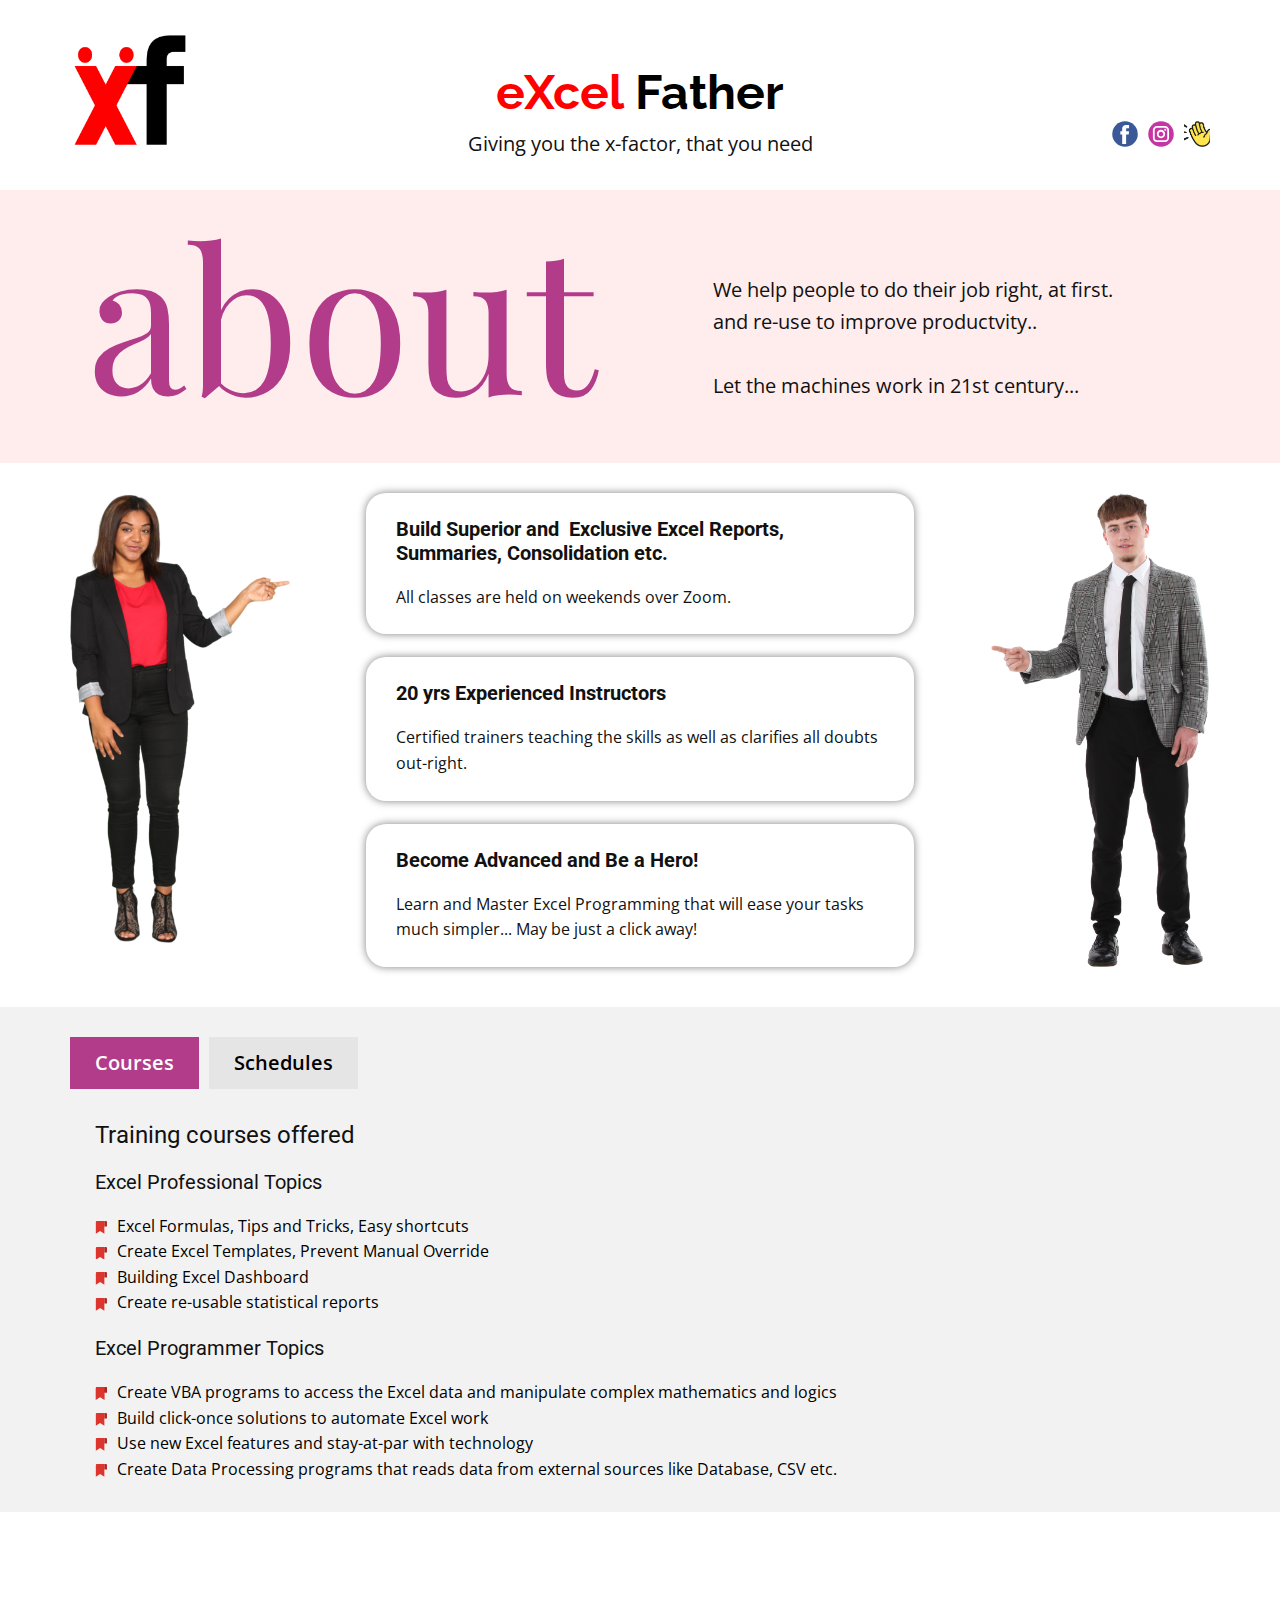
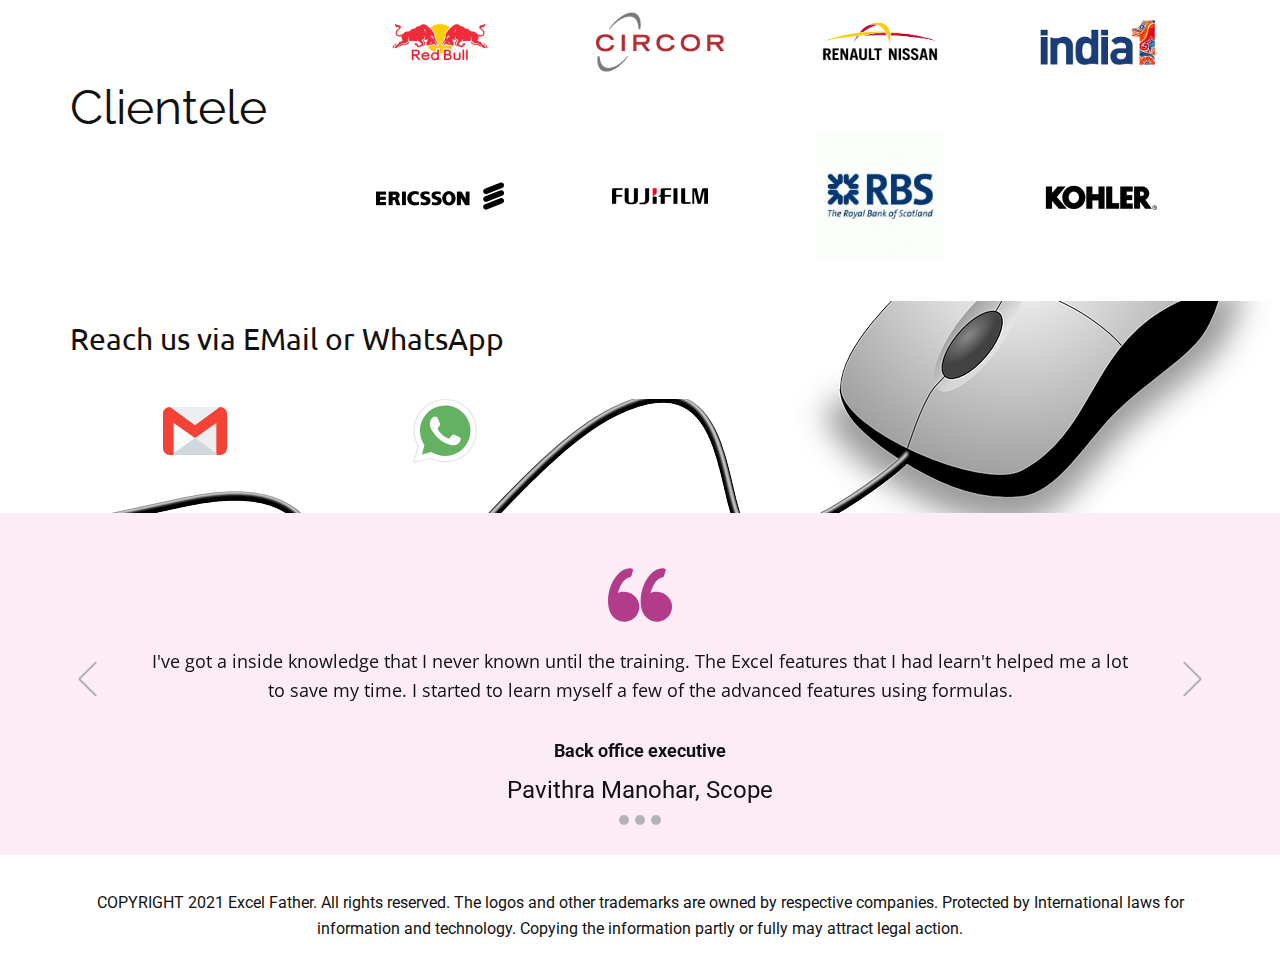
==== commit 9a61f267: "sep30-final" ====
--- a/index.html
+++ b/index.html
@@ -7,10 +7,10 @@
     <meta name="description" content="">
     <meta name="page_type" content="np-template-header-footer-from-plugin">
     <title>Home</title>
-    <link rel="stylesheet" href="scripts/script.css" media="screen">
+    <link rel="stylesheet" href="scripts/page.css" media="screen">
 <link rel="stylesheet" href="scripts/Home.css" media="screen">
     <script class="u-script" type="text/javascript" src="scripts/jquery.js" defer=""></script>
-    <script class="u-script" type="text/javascript" src="scripts/script.js" defer=""></script>
+    <script class="u-script" type="text/javascript" src="scripts/page.js" defer=""></script>
     <link rel="icon" href="images/favicon1.png">
     <link id="u-theme-google-font" rel="stylesheet" href="https://fonts.googleapis.com/css?family=Roboto:100,100i,300,300i,400,400i,500,500i,700,700i,900,900i|Open+Sans:300,300i,400,400i,600,600i,700,700i,800,800i">
     <link id="u-page-google-font" rel="stylesheet" href="https://fonts.googleapis.com/css?family=Playfair+Display:400,400i,500,500i,600,600i,700,700i,800,800i,900,900i|Raleway:100,100i,200,200i,300,300i,400,400i,500,500i,600,600i,700,700i,800,800i,900,900i|Ubuntu:300,300i,400,400i,500,500i,700,700i|Roboto:100,100i,300,300i,400,400i,500,500i,700,700i,900,900i">
@@ -35,7 +35,7 @@
     <meta property="og:description" content="">
     <meta property="og:type" content="website">
   </head>
-  <body data-home-page="Home.html" data-home-page-title="Home" class="u-body"><header class="u-align-center-sm u-align-center-xs u-clearfix u-header u-sticky u-white u-header" id="sec-0c37" data-animation-name="" data-animation-duration="0" data-animation-delay="0" data-animation-direction=""><div class="u-clearfix u-sheet u-sheet-1">
+  <body data-home-page="Home.html" data-home-page-title="Home" class="u-body"><header class="u-align-center-sm u-align-center-xs u-clearfix u-header u-white u-header" id="sec-0c37" data-animation-name="" data-animation-duration="0" data-animation-delay="0" data-animation-direction=""><div class="u-clearfix u-sheet u-sheet-1">
         <a href="https://excelfather.in" class="u-image u-logo u-image-1" data-image-width="800" data-image-height="800" title="EF">
           <img src="images/xf1.png" class="u-logo-image u-logo-image-1">
         </a>
@@ -78,11 +78,11 @@
         </div>
       </div>
     </section>
-    <section class="u-clearfix u-valign-top-sm u-valign-top-xs u-white u-section-2" id="carousel_8b94">
+    <section class="u-align-right-md u-align-right-sm u-align-right-xs u-clearfix u-valign-top-sm u-valign-top-xs u-white u-section-2" id="carousel_8b94">
       <div class="u-clearfix u-sheet u-sheet-1">
-        <img class="u-expanded-height-lg u-expanded-height-md u-expanded-height-sm u-expanded-height-xs u-image u-image-contain u-image-1" src="images/ladyleft.png" data-image-width="352" data-image-height="720">
-        <div class="u-list u-list-1">
-          <div class="u-repeater u-repeater-1">
+        <img class="u-expanded-height-lg u-expanded-height-md u-expanded-height-sm u-expanded-height-xs u-hidden-sm u-hidden-xs u-image u-image-contain u-image-1" src="images/ladyleft.png" data-image-width="352" data-image-height="720">
+        <div class="u-align-center-lg u-align-right-md u-align-right-sm u-align-right-xs u-list u-list-1">
+          <div class="u-align-right-md u-align-right-sm u-align-right-xs u-repeater u-repeater-1">
             <div class="u-container-style u-list-item u-radius-20 u-repeater-item u-shape-round u-white u-list-item-1">
               <div class="u-container-layout u-similar-container u-valign-middle u-container-layout-1">
                 <h5 class="u-text u-text-1">Build Superior and&nbsp; Exclusive Excel Reports, Summaries, Consolidation etc.</h5>
@@ -103,11 +103,11 @@
             </div>
           </div>
         </div>
-        <img class="u-expanded-height-lg u-expanded-height-md u-expanded-height-sm u-expanded-height-xs u-image u-image-contain u-image-2" src="images/gmright.png" data-image-width="735" data-image-height="1600">
+        <img class="u-expanded-height-lg u-expanded-height-md u-expanded-height-sm u-expanded-height-xs u-hidden-md u-hidden-sm u-hidden-xs u-image u-image-contain u-image-2" src="images/gmright.png" data-image-width="735" data-image-height="1600">
       </div>
     </section>
     <section class="u-align-center u-clearfix u-grey-5 u-section-3" id="sec-6562">
-      <div class="u-clearfix u-sheet u-valign-middle u-sheet-1">
+      <div class="u-clearfix u-sheet u-valign-middle-xl u-sheet-1">
         <div class="u-tab-links-align-left u-tabs u-tabs-1">
           <ul class="u-border-2 u-border-palette-1-base u-spacing-10 u-tab-list u-unstyled" role="tablist">
             <li class="u-tab-item" role="presentation">
@@ -125,25 +125,25 @@
                 <ul class="u-custom-list u-text u-text-3">
                   <li>
                     <div class="u-list-icon u-list-icon-1">
-                      <svg class="u-svg-content" viewBox="0 0 54 54" x="0px" y="0px" id="svg-3953" style="enable-background:new 0 0 54 54;"><path style="fill:#DD352E;" d="M8.589,0C5.779,0,3.5,2.279,3.5,5.089V54l18-12l18,12V6c0-3.3,2.7-6,6-6H8.589z"></path><path style="fill:#B02721;" d="M45.41,0.005C42.151,0.054,39.5,2.73,39.5,6v17h11V5.135C50.5,2.315,48.225,0.03,45.41,0.005z"></path></svg>
+                      <svg class="u-svg-content" viewBox="0 0 54 54" x="0px" y="0px" id="svg-3953"><path style="fill:#DD352E;" d="M8.589,0C5.779,0,3.5,2.279,3.5,5.089V54l18-12l18,12V6c0-3.3,2.7-6,6-6H8.589z"></path><path style="fill:#B02721;" d="M45.41,0.005C42.151,0.054,39.5,2.73,39.5,6v17h11V5.135C50.5,2.315,48.225,0.03,45.41,0.005z"></path></svg>
                     </div>
                     <span class="u-text-black"> Excel Formulas, Tips and Tricks, Easy shortcuts</span>
                   </li>
                   <li>
                     <div class="u-list-icon u-list-icon-1">
-                      <svg class="u-svg-content" viewBox="0 0 54 54" x="0px" y="0px" id="svg-3953" style="enable-background:new 0 0 54 54;"><path style="fill:#DD352E;" d="M8.589,0C5.779,0,3.5,2.279,3.5,5.089V54l18-12l18,12V6c0-3.3,2.7-6,6-6H8.589z"></path><path style="fill:#B02721;" d="M45.41,0.005C42.151,0.054,39.5,2.73,39.5,6v17h11V5.135C50.5,2.315,48.225,0.03,45.41,0.005z"></path></svg>
+                      <svg class="u-svg-content" viewBox="0 0 54 54" x="0px" y="0px" id="svg-3953"><path style="fill:#DD352E;" d="M8.589,0C5.779,0,3.5,2.279,3.5,5.089V54l18-12l18,12V6c0-3.3,2.7-6,6-6H8.589z"></path><path style="fill:#B02721;" d="M45.41,0.005C42.151,0.054,39.5,2.73,39.5,6v17h11V5.135C50.5,2.315,48.225,0.03,45.41,0.005z"></path></svg>
                     </div>
                     <span class="u-text-black">Create Excel Templates, Prevent Manual Override</span>
                   </li>
                   <li>
                     <div class="u-list-icon u-list-icon-1">
-                      <svg class="u-svg-content" viewBox="0 0 54 54" x="0px" y="0px" id="svg-3953" style="enable-background:new 0 0 54 54;"><path style="fill:#DD352E;" d="M8.589,0C5.779,0,3.5,2.279,3.5,5.089V54l18-12l18,12V6c0-3.3,2.7-6,6-6H8.589z"></path><path style="fill:#B02721;" d="M45.41,0.005C42.151,0.054,39.5,2.73,39.5,6v17h11V5.135C50.5,2.315,48.225,0.03,45.41,0.005z"></path></svg>
+                      <svg class="u-svg-content" viewBox="0 0 54 54" x="0px" y="0px" id="svg-3953"><path style="fill:#DD352E;" d="M8.589,0C5.779,0,3.5,2.279,3.5,5.089V54l18-12l18,12V6c0-3.3,2.7-6,6-6H8.589z"></path><path style="fill:#B02721;" d="M45.41,0.005C42.151,0.054,39.5,2.73,39.5,6v17h11V5.135C50.5,2.315,48.225,0.03,45.41,0.005z"></path></svg>
                     </div>
                     <span class="u-text-black">Building Excel Dashboard</span>
                   </li>
                   <li>
                     <div class="u-list-icon u-list-icon-1">
-                      <svg class="u-svg-content" viewBox="0 0 54 54" x="0px" y="0px" id="svg-3953" style="enable-background:new 0 0 54 54;"><path style="fill:#DD352E;" d="M8.589,0C5.779,0,3.5,2.279,3.5,5.089V54l18-12l18,12V6c0-3.3,2.7-6,6-6H8.589z"></path><path style="fill:#B02721;" d="M45.41,0.005C42.151,0.054,39.5,2.73,39.5,6v17h11V5.135C50.5,2.315,48.225,0.03,45.41,0.005z"></path></svg>
+                      <svg class="u-svg-content" viewBox="0 0 54 54" x="0px" y="0px" id="svg-3953"><path style="fill:#DD352E;" d="M8.589,0C5.779,0,3.5,2.279,3.5,5.089V54l18-12l18,12V6c0-3.3,2.7-6,6-6H8.589z"></path><path style="fill:#B02721;" d="M45.41,0.005C42.151,0.054,39.5,2.73,39.5,6v17h11V5.135C50.5,2.315,48.225,0.03,45.41,0.005z"></path></svg>
                     </div>
                     <span class="u-text-black">Create re-usable statistical reports</span>
                   </li>
@@ -152,30 +152,30 @@
                 <ul class="u-custom-list u-text u-text-5">
                   <li>
                     <div class="u-list-icon u-list-icon-5">
-                      <svg class="u-svg-content" viewBox="0 0 54 54" x="0px" y="0px" id="svg-029b" style="enable-background:new 0 0 54 54;"><path style="fill:#DD352E;" d="M8.589,0C5.779,0,3.5,2.279,3.5,5.089V54l18-12l18,12V6c0-3.3,2.7-6,6-6H8.589z"></path><path style="fill:#B02721;" d="M45.41,0.005C42.151,0.054,39.5,2.73,39.5,6v17h11V5.135C50.5,2.315,48.225,0.03,45.41,0.005z"></path></svg>
+                      <svg class="u-svg-content" viewBox="0 0 54 54" x="0px" y="0px" id="svg-029b"><path style="fill:#DD352E;" d="M8.589,0C5.779,0,3.5,2.279,3.5,5.089V54l18-12l18,12V6c0-3.3,2.7-6,6-6H8.589z"></path><path style="fill:#B02721;" d="M45.41,0.005C42.151,0.054,39.5,2.73,39.5,6v17h11V5.135C50.5,2.315,48.225,0.03,45.41,0.005z"></path></svg>
                     </div>
                   </li>
                   <li>
                     <div class="u-list-icon u-list-icon-6">
-                      <svg class="u-svg-content" viewBox="0 0 54 54" x="0px" y="0px" id="svg-029b" style="enable-background:new 0 0 54 54;"><path style="fill:#DD352E;" d="M8.589,0C5.779,0,3.5,2.279,3.5,5.089V54l18-12l18,12V6c0-3.3,2.7-6,6-6H8.589z"></path><path style="fill:#B02721;" d="M45.41,0.005C42.151,0.054,39.5,2.73,39.5,6v17h11V5.135C50.5,2.315,48.225,0.03,45.41,0.005z"></path></svg>
+                      <svg class="u-svg-content" viewBox="0 0 54 54" x="0px" y="0px" id="svg-029b"><path style="fill:#DD352E;" d="M8.589,0C5.779,0,3.5,2.279,3.5,5.089V54l18-12l18,12V6c0-3.3,2.7-6,6-6H8.589z"></path><path style="fill:#B02721;" d="M45.41,0.005C42.151,0.054,39.5,2.73,39.5,6v17h11V5.135C50.5,2.315,48.225,0.03,45.41,0.005z"></path></svg>
                     </div>
                     <span class="u-text-black">Create VBA programs to access the Excel data and manipulate complex mathematics and logics</span>
                   </li>
                   <li>
                     <div class="u-list-icon u-list-icon-7">
-                      <svg class="u-svg-content" viewBox="0 0 54 54" x="0px" y="0px" id="svg-029b" style="enable-background:new 0 0 54 54;"><path style="fill:#DD352E;" d="M8.589,0C5.779,0,3.5,2.279,3.5,5.089V54l18-12l18,12V6c0-3.3,2.7-6,6-6H8.589z"></path><path style="fill:#B02721;" d="M45.41,0.005C42.151,0.054,39.5,2.73,39.5,6v17h11V5.135C50.5,2.315,48.225,0.03,45.41,0.005z"></path></svg>
+                      <svg class="u-svg-content" viewBox="0 0 54 54" x="0px" y="0px" id="svg-029b"><path style="fill:#DD352E;" d="M8.589,0C5.779,0,3.5,2.279,3.5,5.089V54l18-12l18,12V6c0-3.3,2.7-6,6-6H8.589z"></path><path style="fill:#B02721;" d="M45.41,0.005C42.151,0.054,39.5,2.73,39.5,6v17h11V5.135C50.5,2.315,48.225,0.03,45.41,0.005z"></path></svg>
                     </div>
                     <span class="u-text-black">Build click-once solutions to automate Excel work</span>
                   </li>
                   <li>
                     <div class="u-list-icon u-list-icon-8">
-                      <svg class="u-svg-content" viewBox="0 0 54 54" x="0px" y="0px" id="svg-029b" style="enable-background:new 0 0 54 54;"><path style="fill:#DD352E;" d="M8.589,0C5.779,0,3.5,2.279,3.5,5.089V54l18-12l18,12V6c0-3.3,2.7-6,6-6H8.589z"></path><path style="fill:#B02721;" d="M45.41,0.005C42.151,0.054,39.5,2.73,39.5,6v17h11V5.135C50.5,2.315,48.225,0.03,45.41,0.005z"></path></svg>
+                      <svg class="u-svg-content" viewBox="0 0 54 54" x="0px" y="0px" id="svg-029b"><path style="fill:#DD352E;" d="M8.589,0C5.779,0,3.5,2.279,3.5,5.089V54l18-12l18,12V6c0-3.3,2.7-6,6-6H8.589z"></path><path style="fill:#B02721;" d="M45.41,0.005C42.151,0.054,39.5,2.73,39.5,6v17h11V5.135C50.5,2.315,48.225,0.03,45.41,0.005z"></path></svg>
                     </div>
                     <span class="u-text-black">Use new Excel features and stay-at-par with technology</span>
                   </li>
                   <li>
                     <div class="u-list-icon u-list-icon-9">
-                      <svg class="u-svg-content" viewBox="0 0 54 54" x="0px" y="0px" id="svg-029b" style="enable-background:new 0 0 54 54;"><path style="fill:#DD352E;" d="M8.589,0C5.779,0,3.5,2.279,3.5,5.089V54l18-12l18,12V6c0-3.3,2.7-6,6-6H8.589z"></path><path style="fill:#B02721;" d="M45.41,0.005C42.151,0.054,39.5,2.73,39.5,6v17h11V5.135C50.5,2.315,48.225,0.03,45.41,0.005z"></path></svg>
+                      <svg class="u-svg-content" viewBox="0 0 54 54" x="0px" y="0px" id="svg-029b"><path style="fill:#DD352E;" d="M8.589,0C5.779,0,3.5,2.279,3.5,5.089V54l18-12l18,12V6c0-3.3,2.7-6,6-6H8.589z"></path><path style="fill:#B02721;" d="M45.41,0.005C42.151,0.054,39.5,2.73,39.5,6v17h11V5.135C50.5,2.315,48.225,0.03,45.41,0.005z"></path></svg>
                     </div>
                     <span class="u-text-black">Create Data Processing programs that reads data from external sources like Database, CSV etc.</span>
                   </li>
@@ -237,45 +237,45 @@
     </section>
     <section class="u-align-left u-clearfix u-section-4" id="sec-16e4">
       <div class="u-clearfix u-sheet u-sheet-1">
-        <div class="u-expanded-width-lg u-expanded-width-md u-expanded-width-sm u-expanded-width-xs u-list u-list-1">
+        <div class="u-align-center-md u-align-center-sm u-align-center-xs u-expanded-width-sm u-expanded-width-xs u-list u-list-1">
           <div class="u-repeater u-repeater-1">
             <div class="u-container-style u-list-item u-repeater-item">
-              <div class="u-container-layout u-similar-container u-valign-middle-lg u-valign-middle-md u-valign-middle-sm u-valign-middle-xs u-container-layout-1">
+              <div class="u-container-layout u-similar-container u-valign-middle-lg u-valign-middle-md u-container-layout-1">
                 <img alt="" class="u-image u-image-contain u-image-default u-preserve-proportions u-image-1" data-image-width="256" data-image-height="256" src="images/redbulllogo.webp">
               </div>
             </div>
             <div class="u-container-style u-list-item u-repeater-item">
-              <div class="u-container-layout u-similar-container u-valign-middle-lg u-valign-middle-md u-valign-middle-sm u-valign-middle-xs u-container-layout-2">
+              <div class="u-container-layout u-similar-container u-valign-middle-lg u-valign-middle-md u-container-layout-2">
                 <img alt="" class="u-image u-image-contain u-image-default u-preserve-proportions u-image-2" data-image-width="225" data-image-height="225" src="images/circorlogo.png">
               </div>
             </div>
             <div class="u-container-style u-list-item u-repeater-item">
-              <div class="u-container-layout u-similar-container u-valign-middle-lg u-valign-middle-md u-valign-middle-sm u-valign-middle-xs u-container-layout-3">
+              <div class="u-container-layout u-similar-container u-valign-middle-lg u-valign-middle-md u-container-layout-3">
                 <img alt="" class="u-image u-image-contain u-image-default u-preserve-proportions u-image-3" data-image-width="700" data-image-height="350" src="images/Renault-Nissan-Alliance-Logo.png">
               </div>
             </div>
             <div class="u-container-style u-list-item u-repeater-item">
-              <div class="u-container-layout u-similar-container u-valign-middle-lg u-valign-middle-md u-valign-middle-sm u-valign-middle-xs u-container-layout-4">
+              <div class="u-container-layout u-similar-container u-valign-middle-lg u-valign-middle-md u-container-layout-4">
                 <img alt="" class="u-image u-image-contain u-image-default u-preserve-proportions u-image-4" data-image-width="356" data-image-height="142" src="images/india1.png">
               </div>
             </div>
             <div class="u-container-style u-list-item u-repeater-item">
-              <div class="u-container-layout u-similar-container u-valign-middle-lg u-valign-middle-md u-valign-middle-sm u-valign-middle-xs u-container-layout-5">
+              <div class="u-container-layout u-similar-container u-valign-middle-lg u-valign-middle-md u-container-layout-5">
                 <img alt="" class="u-image u-image-contain u-image-default u-preserve-proportions u-image-5" data-image-width="256" data-image-height="256" src="images/ericsson-283251.webp">
               </div>
             </div>
             <div class="u-container-style u-list-item u-repeater-item">
-              <div class="u-container-layout u-similar-container u-valign-middle-lg u-valign-middle-md u-valign-middle-sm u-valign-middle-xs u-container-layout-6">
+              <div class="u-container-layout u-similar-container u-valign-middle-lg u-valign-middle-md u-container-layout-6">
                 <img alt="" class="u-image u-image-contain u-image-default u-preserve-proportions u-image-6" data-image-width="256" data-image-height="256" src="images/fujifilmlogo.webp">
               </div>
             </div>
             <div class="u-container-style u-list-item u-repeater-item">
-              <div class="u-container-layout u-similar-container u-valign-middle-lg u-valign-middle-md u-valign-middle-sm u-valign-middle-xs u-container-layout-7">
+              <div class="u-container-layout u-similar-container u-valign-middle-lg u-valign-middle-md u-container-layout-7">
                 <img alt="" class="u-image u-image-contain u-image-default u-preserve-proportions u-image-7" data-image-width="200" data-image-height="200" src="images/rbslogo.jpg">
               </div>
             </div>
             <div class="u-container-style u-list-item u-repeater-item">
-              <div class="u-container-layout u-similar-container u-valign-middle-lg u-valign-middle-md u-valign-middle-sm u-valign-middle-xs u-container-layout-8">
+              <div class="u-container-layout u-similar-container u-valign-middle-lg u-valign-middle-md u-container-layout-8">
                 <img alt="" class="u-image u-image-contain u-image-default u-preserve-proportions u-image-8" data-image-width="256" data-image-height="256" src="images/kohlerlogo.jpg">
               </div>
             </div>
@@ -285,9 +285,9 @@
         </h1>
       </div>
     </section>
-    <section class="u-align-left-md u-align-left-sm u-align-left-xs u-clearfix u-image u-section-5" id="sec-320f" data-image-width="1280" data-image-height="640">
+    <section class="u-align-left-lg u-align-left-md u-align-left-sm u-align-left-xs u-clearfix u-image u-section-5" id="sec-320f" data-image-width="1280" data-image-height="640">
       <div class="u-clearfix u-sheet u-valign-middle-xl u-sheet-1">
-        <h3 class="u-align-left-lg u-align-left-xl u-custom-font u-font-ubuntu u-text u-text-default-xl u-text-1">Reach us via EMail or WhatsApp</h3>
+        <h3 class="u-align-center-xs u-align-left-xl u-custom-font u-font-ubuntu u-text u-text-default-xl u-text-1">Reach us via EMail or WhatsApp</h3>
         <div class="u-clearfix u-gutter-0 u-layout-wrap u-layout-wrap-1">
           <div class="u-layout">
             <div class="u-layout-row">
@@ -327,14 +327,14 @@
                 </h4>
               </div>
             </div>
-            <div class="u-align-center u-carousel-item u-container-style u-slide">
+            <div class="u-align-center-lg u-align-center-md u-align-center-xl u-carousel-item u-container-style u-slide">
               <div class="u-container-layout u-container-layout-2"><span class="u-icon u-icon-circle u-text-palette-2-base u-icon-2">
               <svg class="u-svg-link" preserveAspectRatio="xMidYMin slice" viewBox="0 0 95.333 95.332" style=""><use xmlns:xlink="http://www.w3.org/1999/xlink" xlink:href="#svg-661b"></use></svg>
               <svg class="u-svg-content" viewBox="0 0 95.333 95.332" x="0px" y="0px" id="svg-661b" style="enable-background:new 0 0 95.333 95.332;"><g><g><path d="M30.512,43.939c-2.348-0.676-4.696-1.019-6.98-1.019c-3.527,0-6.47,0.806-8.752,1.793    c2.2-8.054,7.485-21.951,18.013-23.516c0.975-0.145,1.774-0.85,2.04-1.799l2.301-8.23c0.194-0.696,0.079-1.441-0.318-2.045    s-1.035-1.007-1.75-1.105c-0.777-0.106-1.569-0.16-2.354-0.16c-12.637,0-25.152,13.19-30.433,32.076    c-3.1,11.08-4.009,27.738,3.627,38.223c4.273,5.867,10.507,9,18.529,9.313c0.033,0.001,0.065,0.002,0.098,0.002    c9.898,0,18.675-6.666,21.345-16.209c1.595-5.705,0.874-11.688-2.032-16.851C40.971,49.307,36.236,45.586,30.512,43.939z"></path><path d="M92.471,54.413c-2.875-5.106-7.61-8.827-13.334-10.474c-2.348-0.676-4.696-1.019-6.979-1.019    c-3.527,0-6.471,0.806-8.753,1.793c2.2-8.054,7.485-21.951,18.014-23.516c0.975-0.145,1.773-0.85,2.04-1.799l2.301-8.23    c0.194-0.696,0.079-1.441-0.318-2.045c-0.396-0.604-1.034-1.007-1.75-1.105c-0.776-0.106-1.568-0.16-2.354-0.16    c-12.637,0-25.152,13.19-30.434,32.076c-3.099,11.08-4.008,27.738,3.629,38.225c4.272,5.866,10.507,9,18.528,9.312    c0.033,0.001,0.065,0.002,0.099,0.002c9.897,0,18.675-6.666,21.345-16.209C96.098,65.559,95.376,59.575,92.471,54.413z"></path>
 </g>
 </g></svg>
             </span>
-                <p class="u-align-center u-large-text u-text u-text-variant u-text-4">I have known shortcuts already in the Excel, but the instructor told me next dimension of using the features. For example, I learnt how does the double-click of Format Painter works, and it helped me a lot. Like these there many tricks that someone could learn and do the job with ease and quick.</p>
+                <p class="u-align-center u-large-text u-text u-text-variant u-text-4">I have known shortcuts already in the Excel, but the instructor told me next dimension of using the features. For e​xample, I learnt how does the double-click of Format Painter works, and it helped me a lot. Like these there many tricks that someone could learn and do the job with ease and quick.</p>
                 <h6 class="u-align-center u-text u-text-5">Customer Facing Executive</h6>
                 <h4 class="u-align-center u-text u-text-6">T. Raja - Tata Groups<br>
                 </h4>
--- a/scripts/page.css
+++ b/scripts/page.css
@@ -0,0 +1,34710 @@
+/*begin-commonstyles library*//*!
+ * froala_editor v3.2.3 (https://www.froala.com/wysiwyg-editor)
+ * License https://froala.com/wysiwyg-editor/terms/
+ * Copyright 2014-2020 Froala Labs
+ */
+
+.fr-clearfix::after {
+  clear: both;
+  display: block;
+  content: "";
+  height: 0; }
+
+.fr-hide-by-clipping {
+  position: absolute;
+  width: 1px;
+  height: 1px;
+  padding: 0;
+  margin: -1px;
+  overflow: hidden;
+  clip: rect(0, 0, 0, 0);
+  border: 0; }
+
+.fr-view img.fr-rounded, .fr-view .fr-img-caption.fr-rounded img {
+  border-radius: 10px;
+  -moz-border-radius: 10px;
+  -webkit-border-radius: 10px;
+  -moz-background-clip: padding;
+  -webkit-background-clip: padding-box;
+  background-clip: padding-box; }
+
+.fr-view img.fr-shadow, .fr-view .fr-img-caption.fr-shadow img {
+  -webkit-box-shadow: 10px 10px 5px 0px #cccccc;
+  -moz-box-shadow: 10px 10px 5px 0px #cccccc;
+  box-shadow: 10px 10px 5px 0px #cccccc; }
+
+.fr-view img.fr-bordered, .fr-view .fr-img-caption.fr-bordered img {
+  border: solid 5px #CCC; }
+
+.fr-view img.fr-bordered {
+  -webkit-box-sizing: content-box;
+  -moz-box-sizing: content-box;
+  box-sizing: content-box; }
+
+.fr-view .fr-img-caption.fr-bordered img {
+  -webkit-box-sizing: border-box;
+  -moz-box-sizing: border-box;
+  box-sizing: border-box; }
+
+.fr-view {
+  word-wrap: break-word; }
+  .fr-view span[style~="color:"] a {
+    color: inherit; }
+  .fr-view strong {
+    font-weight: 700; }
+  .fr-view table {
+    border: none;
+    border-collapse: collapse;
+    empty-cells: show;
+    max-width: 100%; }
+    .fr-view table td {
+      min-width: 5px; }
+    .fr-view table.fr-dashed-borders td, .fr-view table.fr-dashed-borders th {
+      border-style: dashed; }
+    .fr-view table.fr-alternate-rows tbody tr:nth-child(2n) {
+      background: whitesmoke; }
+    .fr-view table td, .fr-view table th {
+      border: 1px solid #DDD; }
+      .fr-view table td:empty, .fr-view table th:empty {
+        height: 20px; }
+      .fr-view table td.fr-highlighted, .fr-view table th.fr-highlighted {
+        border: 1px double red; }
+      .fr-view table td.fr-thick, .fr-view table th.fr-thick {
+        border-width: 2px; }
+    .fr-view table th {
+      background: #ececec; }
+  .fr-view hr {
+    clear: both;
+    user-select: none;
+    -o-user-select: none;
+    -moz-user-select: none;
+    -khtml-user-select: none;
+    -webkit-user-select: none;
+    -ms-user-select: none;
+    break-after: always;
+    page-break-after: always; }
+  .fr-view .fr-file {
+    position: relative; }
+    .fr-view .fr-file::after {
+      position: relative;
+      content: "\1F4CE";
+      font-weight: normal; }
+  .fr-view pre {
+    white-space: pre-wrap;
+    word-wrap: break-word;
+    overflow: visible; }
+/*.fr-view[dir="rtl"] blockquote {
+  border-left: none;
+  border-right: solid 2px #5E35B1;
+  margin-right: 0;
+  padding-right: 5px;
+  padding-left: 0; }
+  .fr-view[dir="rtl"] blockquote blockquote {
+    border-color: #00BCD4; }
+    .fr-view[dir="rtl"] blockquote blockquote blockquote {
+      border-color: #43A047; }
+.fr-view blockquote {
+  border-left: solid 2px #5E35B1;
+  margin-left: 0;
+  padding-left: 5px;
+  color: #5E35B1; }
+  .fr-view blockquote blockquote {
+    border-color: #00BCD4;
+    color: #00BCD4; }
+    .fr-view blockquote blockquote blockquote {
+      border-color: #43A047;
+      color: #43A047; }*/
+  .fr-view span.fr-emoticon {
+    font-weight: normal;
+    font-family: "Apple Color Emoji","Segoe UI Emoji","NotoColorEmoji","Segoe UI Symbol","Android Emoji","EmojiSymbols";
+    display: inline;
+    line-height: 0; }
+    .fr-view span.fr-emoticon.fr-emoticon-img {
+      background-repeat: no-repeat !important;
+      font-size: inherit;
+      height: 1em;
+      width: 1em;
+      min-height: 20px;
+      min-width: 20px;
+      display: inline-block;
+      margin: -.1em .1em .1em;
+      line-height: 1;
+      vertical-align: middle; }
+  .fr-view .fr-text-gray {
+    color: #AAA !important; }
+  .fr-view .fr-text-bordered {
+    border-top: solid 1px #222;
+    border-bottom: solid 1px #222;
+    padding: 10px 0; }
+  .fr-view .fr-text-spaced {
+    letter-spacing: 1px; }
+  .fr-view .fr-text-uppercase {
+    text-transform: uppercase; }
+  .fr-view .fr-class-highlighted {
+    background-color: #ffff00; }
+  .fr-view .fr-class-code {
+    border-color: #cccccc;
+    border-radius: 2px;
+    -moz-border-radius: 2px;
+    -webkit-border-radius: 2px;
+    -moz-background-clip: padding;
+    -webkit-background-clip: padding-box;
+    background-clip: padding-box;
+    background: #f5f5f5;
+    padding: 10px;
+    font-family: "Courier New", Courier, monospace; }
+  .fr-view .fr-class-transparency {
+    opacity: 0.5; }
+  .fr-view img {
+    position: relative;
+    max-width: 100%; }
+    .fr-view img.fr-dib {
+      margin: 10px auto;
+      display: block;
+      float: none;
+      vertical-align: top; }
+      .fr-view img.fr-dib.fr-fil {
+        margin-left: 0;
+        text-align: left; }
+      .fr-view img.fr-dib.fr-fir {
+        margin-right: 0;
+        text-align: right; }
+    .fr-view img.fr-dii {
+      display: inline-block;
+      float: none;
+      vertical-align: bottom;
+      margin-left: 5px;
+      margin-right: 5px;
+      max-width: calc(100% - (2 * 5px)); }
+      .fr-view img.fr-dii.fr-fil {
+        float: left;
+        margin: 10px 15px 10px 0;
+        max-width: calc(100% - 5px); }
+      .fr-view img.fr-dii.fr-fir {
+        float: right;
+        margin: 10px 0 10px 15px;
+        max-width: calc(100% - 5px); }
+  .fr-view span.fr-img-caption {
+    position: relative;
+    max-width: 100%; }
+    .fr-view span.fr-img-caption.fr-dib {
+      margin: 5px auto;
+      display: block;
+      float: none;
+      vertical-align: top; }
+      .fr-view span.fr-img-caption.fr-dib.fr-fil {
+        margin-left: 0;
+        text-align: left; }
+      .fr-view span.fr-img-caption.fr-dib.fr-fir {
+        margin-right: 0;
+        text-align: right; }
+    .fr-view span.fr-img-caption.fr-dii {
+      display: inline-block;
+      float: none;
+      vertical-align: bottom;
+      margin-left: 5px;
+      margin-right: 5px;
+      max-width: calc(100% - (2 * 5px)); }
+      .fr-view span.fr-img-caption.fr-dii.fr-fil {
+        float: left;
+        margin: 5px 5px 5px 0;
+        max-width: calc(100% - 5px); }
+      .fr-view span.fr-img-caption.fr-dii.fr-fir {
+        float: right;
+        margin: 5px 0 5px 5px;
+        max-width: calc(100% - 5px); }
+  .fr-view .fr-video {
+    text-align: center;
+    position: relative; }
+    .fr-view .fr-video.fr-rv {
+      padding-bottom: 56.25%;
+      padding-top: 30px;
+      height: 0;
+      overflow: hidden; }
+      .fr-view .fr-video.fr-rv > iframe, .fr-view .fr-video.fr-rv object, .fr-view .fr-video.fr-rv embed {
+        position: absolute !important;
+        top: 0;
+        left: 0;
+        width: 100%;
+        height: 100%; }
+    .fr-view .fr-video > * {
+      -webkit-box-sizing: content-box;
+      -moz-box-sizing: content-box;
+      box-sizing: content-box;
+      max-width: 100%;
+      border: none; }
+    .fr-view .fr-video.fr-dvb {
+      display: block;
+      clear: both; }
+      .fr-view .fr-video.fr-dvb.fr-fvl {
+        text-align: left; }
+      .fr-view .fr-video.fr-dvb.fr-fvr {
+        text-align: right; }
+    .fr-view .fr-video.fr-dvi {
+      display: inline-block; }
+      .fr-view .fr-video.fr-dvi.fr-fvl {
+        float: left; }
+      .fr-view .fr-video.fr-dvi.fr-fvr {
+        float: right; }
+  .fr-view a.fr-strong {
+    font-weight: 700; }
+  .fr-view a.fr-green {
+    color: green; }
+  .fr-view .fr-img-caption {
+    text-align: center; }
+    .fr-view .fr-img-caption .fr-img-wrap {
+      padding: 0;
+      margin: auto;
+      text-align: center;
+      width: 100%; }
+      .fr-view .fr-img-caption .fr-img-wrap a {
+        display: block; }
+      .fr-view .fr-img-caption .fr-img-wrap img {
+        display: block;
+        margin: auto;
+        width: 100%; }
+      .fr-view .fr-img-caption .fr-img-wrap > span {
+        margin: auto;
+        display: block;
+        padding: 5px 5px 10px;
+        font-size: 14px;
+        font-weight: initial;
+        -webkit-box-sizing: border-box;
+        -moz-box-sizing: border-box;
+        box-sizing: border-box;
+        -webkit-opacity: 0.9;
+        -moz-opacity: 0.9;
+        opacity: 0.9;
+        -ms-filter: "progid:DXImageTransform.Microsoft.Alpha(Opacity=0)";
+        width: 100%;
+        text-align: center; }
+  .fr-view button.fr-rounded, .fr-view input.fr-rounded, .fr-view textarea.fr-rounded {
+    border-radius: 10px;
+    -moz-border-radius: 10px;
+    -webkit-border-radius: 10px;
+    -moz-background-clip: padding;
+    -webkit-background-clip: padding-box;
+    background-clip: padding-box; }
+  .fr-view button.fr-large, .fr-view input.fr-large, .fr-view textarea.fr-large {
+    font-size: 24px; }
+  .fr-view ul, .fr-view ol {
+    list-style-position: inside; }
+
+/**
+ * Image style.
+ */
+a.fr-view.fr-strong {
+  font-weight: 700; }
+a.fr-view.fr-green {
+  color: green; }
+
+/**
+ * Link style.
+ */
+img.fr-view {
+  position: relative;
+  max-width: 100%; }
+  img.fr-view.fr-dib {
+    margin: 5px auto;
+    display: block;
+    float: none;
+    vertical-align: top; }
+    img.fr-view.fr-dib.fr-fil {
+      margin-left: 0;
+      text-align: left; }
+    img.fr-view.fr-dib.fr-fir {
+      margin-right: 0;
+      text-align: right; }
+  img.fr-view.fr-dii {
+    display: inline-block;
+    float: none;
+    vertical-align: bottom;
+    margin-left: 5px;
+    margin-right: 5px;
+    max-width: calc(100% - (2 * 5px)); }
+    img.fr-view.fr-dii.fr-fil {
+      float: left;
+      margin: 5px 5px 5px 0;
+      max-width: calc(100% - 5px); }
+    img.fr-view.fr-dii.fr-fir {
+      float: right;
+      margin: 5px 0 5px 5px;
+      max-width: calc(100% - 5px); }
+
+span.fr-img-caption.fr-view {
+  position: relative;
+  max-width: 100%; }
+  span.fr-img-caption.fr-view.fr-dib {
+    margin: 5px auto;
+    display: block;
+    float: none;
+    vertical-align: top; }
+    span.fr-img-caption.fr-view.fr-dib.fr-fil {
+      margin-left: 0;
+      text-align: left; }
+    span.fr-img-caption.fr-view.fr-dib.fr-fir {
+      margin-right: 0;
+      text-align: right; }
+  span.fr-img-caption.fr-view.fr-dii {
+    display: inline-block;
+    float: none;
+    vertical-align: bottom;
+    margin-left: 5px;
+    margin-right: 5px;
+    max-width: calc(100% - (2 * 5px)); }
+    span.fr-img-caption.fr-view.fr-dii.fr-fil {
+      float: left;
+      margin: 5px 5px 5px 0;
+      max-width: calc(100% - 5px); }
+    span.fr-img-caption.fr-view.fr-dii.fr-fir {
+      float: right;
+      margin: 5px 0 5px 5px;
+      max-width: calc(100% - 5px); }
+/*end-commonstyles library*//*begin-commonstyles library*/@charset "UTF-8";
+
+/*!
+ * animate.css -https://daneden.github.io/animate.css/
+ * Version - 3.7.2
+ * Licensed under the MIT license - http://opensource.org/licenses/MIT
+ *
+ * Copyright (c) 2019 Daniel Eden
+ */
+
+@-webkit-keyframes bounce {
+  from,
+  20%,
+  53%,
+  80%,
+  to {
+    -webkit-animation-timing-function: cubic-bezier(0.215, 0.61, 0.355, 1);
+    animation-timing-function: cubic-bezier(0.215, 0.61, 0.355, 1);
+    -webkit-transform: translate3d(0, 0, 0);
+    transform: translate3d(0, 0, 0);
+  }
+
+  40%,
+  43% {
+    -webkit-animation-timing-function: cubic-bezier(0.755, 0.05, 0.855, 0.06);
+    animation-timing-function: cubic-bezier(0.755, 0.05, 0.855, 0.06);
+    -webkit-transform: translate3d(0, -30px, 0);
+    transform: translate3d(0, -30px, 0);
+  }
+
+  70% {
+    -webkit-animation-timing-function: cubic-bezier(0.755, 0.05, 0.855, 0.06);
+    animation-timing-function: cubic-bezier(0.755, 0.05, 0.855, 0.06);
+    -webkit-transform: translate3d(0, -15px, 0);
+    transform: translate3d(0, -15px, 0);
+  }
+
+  90% {
+    -webkit-transform: translate3d(0, -4px, 0);
+    transform: translate3d(0, -4px, 0);
+  }
+}
+
+@keyframes bounce {
+  from,
+  20%,
+  53%,
+  80%,
+  to {
+    -webkit-animation-timing-function: cubic-bezier(0.215, 0.61, 0.355, 1);
+    animation-timing-function: cubic-bezier(0.215, 0.61, 0.355, 1);
+    -webkit-transform: translate3d(0, 0, 0);
+    transform: translate3d(0, 0, 0);
+  }
+
+  40%,
+  43% {
+    -webkit-animation-timing-function: cubic-bezier(0.755, 0.05, 0.855, 0.06);
+    animation-timing-function: cubic-bezier(0.755, 0.05, 0.855, 0.06);
+    -webkit-transform: translate3d(0, -30px, 0);
+    transform: translate3d(0, -30px, 0);
+  }
+
+  70% {
+    -webkit-animation-timing-function: cubic-bezier(0.755, 0.05, 0.855, 0.06);
+    animation-timing-function: cubic-bezier(0.755, 0.05, 0.855, 0.06);
+    -webkit-transform: translate3d(0, -15px, 0);
+    transform: translate3d(0, -15px, 0);
+  }
+
+  90% {
+    -webkit-transform: translate3d(0, -4px, 0);
+    transform: translate3d(0, -4px, 0);
+  }
+}
+
+.bounce {
+  -webkit-animation-name: bounce;
+  animation-name: bounce;
+  -webkit-transform-origin: center bottom;
+  transform-origin: center bottom;
+}
+
+@-webkit-keyframes flash {
+  from,
+  50%,
+  to {
+    opacity: 1;
+  }
+
+  25%,
+  75% {
+    opacity: 0;
+  }
+}
+
+@keyframes flash {
+  from,
+  50%,
+  to {
+    opacity: 1;
+  }
+
+  25%,
+  75% {
+    opacity: 0;
+  }
+}
+
+.flash {
+  -webkit-animation-name: flash;
+  animation-name: flash;
+}
+
+/* originally authored by Nick Pettit - https://github.com/nickpettit/glide */
+
+@-webkit-keyframes pulse {
+  from {
+    -webkit-transform: scale3d(1, 1, 1);
+    transform: scale3d(1, 1, 1);
+  }
+
+  50% {
+    -webkit-transform: scale3d(1.05, 1.05, 1.05);
+    transform: scale3d(1.05, 1.05, 1.05);
+  }
+
+  to {
+    -webkit-transform: scale3d(1, 1, 1);
+    transform: scale3d(1, 1, 1);
+  }
+}
+
+@keyframes pulse {
+  from {
+    -webkit-transform: scale3d(1, 1, 1);
+    transform: scale3d(1, 1, 1);
+  }
+
+  50% {
+    -webkit-transform: scale3d(1.05, 1.05, 1.05);
+    transform: scale3d(1.05, 1.05, 1.05);
+  }
+
+  to {
+    -webkit-transform: scale3d(1, 1, 1);
+    transform: scale3d(1, 1, 1);
+  }
+}
+
+.pulse {
+  -webkit-animation-name: pulse;
+  animation-name: pulse;
+}
+
+@-webkit-keyframes rubberBand {
+  from {
+    -webkit-transform: scale3d(1, 1, 1);
+    transform: scale3d(1, 1, 1);
+  }
+
+  30% {
+    -webkit-transform: scale3d(1.25, 0.75, 1);
+    transform: scale3d(1.25, 0.75, 1);
+  }
+
+  40% {
+    -webkit-transform: scale3d(0.75, 1.25, 1);
+    transform: scale3d(0.75, 1.25, 1);
+  }
+
+  50% {
+    -webkit-transform: scale3d(1.15, 0.85, 1);
+    transform: scale3d(1.15, 0.85, 1);
+  }
+
+  65% {
+    -webkit-transform: scale3d(0.95, 1.05, 1);
+    transform: scale3d(0.95, 1.05, 1);
+  }
+
+  75% {
+    -webkit-transform: scale3d(1.05, 0.95, 1);
+    transform: scale3d(1.05, 0.95, 1);
+  }
+
+  to {
+    -webkit-transform: scale3d(1, 1, 1);
+    transform: scale3d(1, 1, 1);
+  }
+}
+
+@keyframes rubberBand {
+  from {
+    -webkit-transform: scale3d(1, 1, 1);
+    transform: scale3d(1, 1, 1);
+  }
+
+  30% {
+    -webkit-transform: scale3d(1.25, 0.75, 1);
+    transform: scale3d(1.25, 0.75, 1);
+  }
+
+  40% {
+    -webkit-transform: scale3d(0.75, 1.25, 1);
+    transform: scale3d(0.75, 1.25, 1);
+  }
+
+  50% {
+    -webkit-transform: scale3d(1.15, 0.85, 1);
+    transform: scale3d(1.15, 0.85, 1);
+  }
+
+  65% {
+    -webkit-transform: scale3d(0.95, 1.05, 1);
+    transform: scale3d(0.95, 1.05, 1);
+  }
+
+  75% {
+    -webkit-transform: scale3d(1.05, 0.95, 1);
+    transform: scale3d(1.05, 0.95, 1);
+  }
+
+  to {
+    -webkit-transform: scale3d(1, 1, 1);
+    transform: scale3d(1, 1, 1);
+  }
+}
+
+.rubberBand {
+  -webkit-animation-name: rubberBand;
+  animation-name: rubberBand;
+}
+
+@-webkit-keyframes shake {
+  from,
+  to {
+    -webkit-transform: translate3d(0, 0, 0);
+    transform: translate3d(0, 0, 0);
+  }
+
+  10%,
+  30%,
+  50%,
+  70%,
+  90% {
+    -webkit-transform: translate3d(-10px, 0, 0);
+    transform: translate3d(-10px, 0, 0);
+  }
+
+  20%,
+  40%,
+  60%,
+  80% {
+    -webkit-transform: translate3d(10px, 0, 0);
+    transform: translate3d(10px, 0, 0);
+  }
+}
+
+@keyframes shake {
+  from,
+  to {
+    -webkit-transform: translate3d(0, 0, 0);
+    transform: translate3d(0, 0, 0);
+  }
+
+  10%,
+  30%,
+  50%,
+  70%,
+  90% {
+    -webkit-transform: translate3d(-10px, 0, 0);
+    transform: translate3d(-10px, 0, 0);
+  }
+
+  20%,
+  40%,
+  60%,
+  80% {
+    -webkit-transform: translate3d(10px, 0, 0);
+    transform: translate3d(10px, 0, 0);
+  }
+}
+
+.shake {
+  -webkit-animation-name: shake;
+  animation-name: shake;
+}
+
+@-webkit-keyframes headShake {
+  0% {
+    -webkit-transform: translateX(0);
+    transform: translateX(0);
+  }
+
+  6.5% {
+    -webkit-transform: translateX(-6px) rotateY(-9deg);
+    transform: translateX(-6px) rotateY(-9deg);
+  }
+
+  18.5% {
+    -webkit-transform: translateX(5px) rotateY(7deg);
+    transform: translateX(5px) rotateY(7deg);
+  }
+
+  31.5% {
+    -webkit-transform: translateX(-3px) rotateY(-5deg);
+    transform: translateX(-3px) rotateY(-5deg);
+  }
+
+  43.5% {
+    -webkit-transform: translateX(2px) rotateY(3deg);
+    transform: translateX(2px) rotateY(3deg);
+  }
+
+  50% {
+    -webkit-transform: translateX(0);
+    transform: translateX(0);
+  }
+}
+
+@keyframes headShake {
+  0% {
+    -webkit-transform: translateX(0);
+    transform: translateX(0);
+  }
+
+  6.5% {
+    -webkit-transform: translateX(-6px) rotateY(-9deg);
+    transform: translateX(-6px) rotateY(-9deg);
+  }
+
+  18.5% {
+    -webkit-transform: translateX(5px) rotateY(7deg);
+    transform: translateX(5px) rotateY(7deg);
+  }
+
+  31.5% {
+    -webkit-transform: translateX(-3px) rotateY(-5deg);
+    transform: translateX(-3px) rotateY(-5deg);
+  }
+
+  43.5% {
+    -webkit-transform: translateX(2px) rotateY(3deg);
+    transform: translateX(2px) rotateY(3deg);
+  }
+
+  50% {
+    -webkit-transform: translateX(0);
+    transform: translateX(0);
+  }
+}
+
+.headShake {
+  -webkit-animation-timing-function: ease-in-out;
+  animation-timing-function: ease-in-out;
+  -webkit-animation-name: headShake;
+  animation-name: headShake;
+}
+
+@-webkit-keyframes swing {
+  20% {
+    -webkit-transform: rotate3d(0, 0, 1, 15deg);
+    transform: rotate3d(0, 0, 1, 15deg);
+  }
+
+  40% {
+    -webkit-transform: rotate3d(0, 0, 1, -10deg);
+    transform: rotate3d(0, 0, 1, -10deg);
+  }
+
+  60% {
+    -webkit-transform: rotate3d(0, 0, 1, 5deg);
+    transform: rotate3d(0, 0, 1, 5deg);
+  }
+
+  80% {
+    -webkit-transform: rotate3d(0, 0, 1, -5deg);
+    transform: rotate3d(0, 0, 1, -5deg);
+  }
+
+  to {
+    -webkit-transform: rotate3d(0, 0, 1, 0deg);
+    transform: rotate3d(0, 0, 1, 0deg);
+  }
+}
+
+@keyframes swing {
+  20% {
+    -webkit-transform: rotate3d(0, 0, 1, 15deg);
+    transform: rotate3d(0, 0, 1, 15deg);
+  }
+
+  40% {
+    -webkit-transform: rotate3d(0, 0, 1, -10deg);
+    transform: rotate3d(0, 0, 1, -10deg);
+  }
+
+  60% {
+    -webkit-transform: rotate3d(0, 0, 1, 5deg);
+    transform: rotate3d(0, 0, 1, 5deg);
+  }
+
+  80% {
+    -webkit-transform: rotate3d(0, 0, 1, -5deg);
+    transform: rotate3d(0, 0, 1, -5deg);
+  }
+
+  to {
+    -webkit-transform: rotate3d(0, 0, 1, 0deg);
+    transform: rotate3d(0, 0, 1, 0deg);
+  }
+}
+
+.swing {
+  -webkit-transform-origin: top center;
+  transform-origin: top center;
+  -webkit-animation-name: swing;
+  animation-name: swing;
+}
+
+@-webkit-keyframes tada {
+  from {
+    -webkit-transform: scale3d(1, 1, 1);
+    transform: scale3d(1, 1, 1);
+  }
+
+  10%,
+  20% {
+    -webkit-transform: scale3d(0.9, 0.9, 0.9) rotate3d(0, 0, 1, -3deg);
+    transform: scale3d(0.9, 0.9, 0.9) rotate3d(0, 0, 1, -3deg);
+  }
+
+  30%,
+  50%,
+  70%,
+  90% {
+    -webkit-transform: scale3d(1.1, 1.1, 1.1) rotate3d(0, 0, 1, 3deg);
+    transform: scale3d(1.1, 1.1, 1.1) rotate3d(0, 0, 1, 3deg);
+  }
+
+  40%,
+  60%,
+  80% {
+    -webkit-transform: scale3d(1.1, 1.1, 1.1) rotate3d(0, 0, 1, -3deg);
+    transform: scale3d(1.1, 1.1, 1.1) rotate3d(0, 0, 1, -3deg);
+  }
+
+  to {
+    -webkit-transform: scale3d(1, 1, 1);
+    transform: scale3d(1, 1, 1);
+  }
+}
+
+@keyframes tada {
+  from {
+    -webkit-transform: scale3d(1, 1, 1);
+    transform: scale3d(1, 1, 1);
+  }
+
+  10%,
+  20% {
+    -webkit-transform: scale3d(0.9, 0.9, 0.9) rotate3d(0, 0, 1, -3deg);
+    transform: scale3d(0.9, 0.9, 0.9) rotate3d(0, 0, 1, -3deg);
+  }
+
+  30%,
+  50%,
+  70%,
+  90% {
+    -webkit-transform: scale3d(1.1, 1.1, 1.1) rotate3d(0, 0, 1, 3deg);
+    transform: scale3d(1.1, 1.1, 1.1) rotate3d(0, 0, 1, 3deg);
+  }
+
+  40%,
+  60%,
+  80% {
+    -webkit-transform: scale3d(1.1, 1.1, 1.1) rotate3d(0, 0, 1, -3deg);
+    transform: scale3d(1.1, 1.1, 1.1) rotate3d(0, 0, 1, -3deg);
+  }
+
+  to {
+    -webkit-transform: scale3d(1, 1, 1);
+    transform: scale3d(1, 1, 1);
+  }
+}
+
+.tada {
+  -webkit-animation-name: tada;
+  animation-name: tada;
+}
+
+/* originally authored by Nick Pettit - https://github.com/nickpettit/glide */
+
+@-webkit-keyframes wobble {
+  from {
+    -webkit-transform: translate3d(0, 0, 0);
+    transform: translate3d(0, 0, 0);
+  }
+
+  15% {
+    -webkit-transform: translate3d(-25%, 0, 0) rotate3d(0, 0, 1, -5deg);
+    transform: translate3d(-25%, 0, 0) rotate3d(0, 0, 1, -5deg);
+  }
+
+  30% {
+    -webkit-transform: translate3d(20%, 0, 0) rotate3d(0, 0, 1, 3deg);
+    transform: translate3d(20%, 0, 0) rotate3d(0, 0, 1, 3deg);
+  }
+
+  45% {
+    -webkit-transform: translate3d(-15%, 0, 0) rotate3d(0, 0, 1, -3deg);
+    transform: translate3d(-15%, 0, 0) rotate3d(0, 0, 1, -3deg);
+  }
+
+  60% {
+    -webkit-transform: translate3d(10%, 0, 0) rotate3d(0, 0, 1, 2deg);
+    transform: translate3d(10%, 0, 0) rotate3d(0, 0, 1, 2deg);
+  }
+
+  75% {
+    -webkit-transform: translate3d(-5%, 0, 0) rotate3d(0, 0, 1, -1deg);
+    transform: translate3d(-5%, 0, 0) rotate3d(0, 0, 1, -1deg);
+  }
+
+  to {
+    -webkit-transform: translate3d(0, 0, 0);
+    transform: translate3d(0, 0, 0);
+  }
+}
+
+@keyframes wobble {
+  from {
+    -webkit-transform: translate3d(0, 0, 0);
+    transform: translate3d(0, 0, 0);
+  }
+
+  15% {
+    -webkit-transform: translate3d(-25%, 0, 0) rotate3d(0, 0, 1, -5deg);
+    transform: translate3d(-25%, 0, 0) rotate3d(0, 0, 1, -5deg);
+  }
+
+  30% {
+    -webkit-transform: translate3d(20%, 0, 0) rotate3d(0, 0, 1, 3deg);
+    transform: translate3d(20%, 0, 0) rotate3d(0, 0, 1, 3deg);
+  }
+
+  45% {
+    -webkit-transform: translate3d(-15%, 0, 0) rotate3d(0, 0, 1, -3deg);
+    transform: translate3d(-15%, 0, 0) rotate3d(0, 0, 1, -3deg);
+  }
+
+  60% {
+    -webkit-transform: translate3d(10%, 0, 0) rotate3d(0, 0, 1, 2deg);
+    transform: translate3d(10%, 0, 0) rotate3d(0, 0, 1, 2deg);
+  }
+
+  75% {
+    -webkit-transform: translate3d(-5%, 0, 0) rotate3d(0, 0, 1, -1deg);
+    transform: translate3d(-5%, 0, 0) rotate3d(0, 0, 1, -1deg);
+  }
+
+  to {
+    -webkit-transform: translate3d(0, 0, 0);
+    transform: translate3d(0, 0, 0);
+  }
+}
+
+.wobble {
+  -webkit-animation-name: wobble;
+  animation-name: wobble;
+}
+
+@-webkit-keyframes jello {
+  from,
+  11.1%,
+  to {
+    -webkit-transform: translate3d(0, 0, 0);
+    transform: translate3d(0, 0, 0);
+  }
+
+  22.2% {
+    -webkit-transform: skewX(-12.5deg) skewY(-12.5deg);
+    transform: skewX(-12.5deg) skewY(-12.5deg);
+  }
+
+  33.3% {
+    -webkit-transform: skewX(6.25deg) skewY(6.25deg);
+    transform: skewX(6.25deg) skewY(6.25deg);
+  }
+
+  44.4% {
+    -webkit-transform: skewX(-3.125deg) skewY(-3.125deg);
+    transform: skewX(-3.125deg) skewY(-3.125deg);
+  }
+
+  55.5% {
+    -webkit-transform: skewX(1.5625deg) skewY(1.5625deg);
+    transform: skewX(1.5625deg) skewY(1.5625deg);
+  }
+
+  66.6% {
+    -webkit-transform: skewX(-0.78125deg) skewY(-0.78125deg);
+    transform: skewX(-0.78125deg) skewY(-0.78125deg);
+  }
+
+  77.7% {
+    -webkit-transform: skewX(0.390625deg) skewY(0.390625deg);
+    transform: skewX(0.390625deg) skewY(0.390625deg);
+  }
+
+  88.8% {
+    -webkit-transform: skewX(-0.1953125deg) skewY(-0.1953125deg);
+    transform: skewX(-0.1953125deg) skewY(-0.1953125deg);
+  }
+}
+
+@keyframes jello {
+  from,
+  11.1%,
+  to {
+    -webkit-transform: translate3d(0, 0, 0);
+    transform: translate3d(0, 0, 0);
+  }
+
+  22.2% {
+    -webkit-transform: skewX(-12.5deg) skewY(-12.5deg);
+    transform: skewX(-12.5deg) skewY(-12.5deg);
+  }
+
+  33.3% {
+    -webkit-transform: skewX(6.25deg) skewY(6.25deg);
+    transform: skewX(6.25deg) skewY(6.25deg);
+  }
+
+  44.4% {
+    -webkit-transform: skewX(-3.125deg) skewY(-3.125deg);
+    transform: skewX(-3.125deg) skewY(-3.125deg);
+  }
+
+  55.5% {
+    -webkit-transform: skewX(1.5625deg) skewY(1.5625deg);
+    transform: skewX(1.5625deg) skewY(1.5625deg);
+  }
+
+  66.6% {
+    -webkit-transform: skewX(-0.78125deg) skewY(-0.78125deg);
+    transform: skewX(-0.78125deg) skewY(-0.78125deg);
+  }
+
+  77.7% {
+    -webkit-transform: skewX(0.390625deg) skewY(0.390625deg);
+    transform: skewX(0.390625deg) skewY(0.390625deg);
+  }
+
+  88.8% {
+    -webkit-transform: skewX(-0.1953125deg) skewY(-0.1953125deg);
+    transform: skewX(-0.1953125deg) skewY(-0.1953125deg);
+  }
+}
+
+.jello {
+  -webkit-animation-name: jello;
+  animation-name: jello;
+  -webkit-transform-origin: center;
+  transform-origin: center;
+}
+
+@-webkit-keyframes heartBeat {
+  0% {
+    -webkit-transform: scale(1);
+    transform: scale(1);
+  }
+
+  14% {
+    -webkit-transform: scale(1.3);
+    transform: scale(1.3);
+  }
+
+  28% {
+    -webkit-transform: scale(1);
+    transform: scale(1);
+  }
+
+  42% {
+    -webkit-transform: scale(1.3);
+    transform: scale(1.3);
+  }
+
+  70% {
+    -webkit-transform: scale(1);
+    transform: scale(1);
+  }
+}
+
+@keyframes heartBeat {
+  0% {
+    -webkit-transform: scale(1);
+    transform: scale(1);
+  }
+
+  14% {
+    -webkit-transform: scale(1.3);
+    transform: scale(1.3);
+  }
+
+  28% {
+    -webkit-transform: scale(1);
+    transform: scale(1);
+  }
+
+  42% {
+    -webkit-transform: scale(1.3);
+    transform: scale(1.3);
+  }
+
+  70% {
+    -webkit-transform: scale(1);
+    transform: scale(1);
+  }
+}
+
+.heartBeat {
+  -webkit-animation-name: heartBeat;
+  animation-name: heartBeat;
+  -webkit-animation-duration: 1.3s;
+  animation-duration: 1.3s;
+  -webkit-animation-timing-function: ease-in-out;
+  animation-timing-function: ease-in-out;
+}
+
+@-webkit-keyframes bounceIn {
+  from,
+  20%,
+  40%,
+  60%,
+  80%,
+  to {
+    -webkit-animation-timing-function: cubic-bezier(0.215, 0.61, 0.355, 1);
+    animation-timing-function: cubic-bezier(0.215, 0.61, 0.355, 1);
+  }
+
+  0% {
+    opacity: 0;
+    -webkit-transform: scale3d(0.3, 0.3, 0.3);
+    transform: scale3d(0.3, 0.3, 0.3);
+  }
+
+  20% {
+    -webkit-transform: scale3d(1.1, 1.1, 1.1);
+    transform: scale3d(1.1, 1.1, 1.1);
+  }
+
+  40% {
+    -webkit-transform: scale3d(0.9, 0.9, 0.9);
+    transform: scale3d(0.9, 0.9, 0.9);
+  }
+
+  60% {
+    opacity: 1;
+    -webkit-transform: scale3d(1.03, 1.03, 1.03);
+    transform: scale3d(1.03, 1.03, 1.03);
+  }
+
+  80% {
+    -webkit-transform: scale3d(0.97, 0.97, 0.97);
+    transform: scale3d(0.97, 0.97, 0.97);
+  }
+
+  to {
+    opacity: 1;
+    -webkit-transform: scale3d(1, 1, 1);
+    transform: scale3d(1, 1, 1);
+  }
+}
+
+@keyframes bounceIn {
+  from,
+  20%,
+  40%,
+  60%,
+  80%,
+  to {
+    -webkit-animation-timing-function: cubic-bezier(0.215, 0.61, 0.355, 1);
+    animation-timing-function: cubic-bezier(0.215, 0.61, 0.355, 1);
+  }
+
+  0% {
+    opacity: 0;
+    -webkit-transform: scale3d(0.3, 0.3, 0.3);
+    transform: scale3d(0.3, 0.3, 0.3);
+  }
+
+  20% {
+    -webkit-transform: scale3d(1.1, 1.1, 1.1);
+    transform: scale3d(1.1, 1.1, 1.1);
+  }
+
+  40% {
+    -webkit-transform: scale3d(0.9, 0.9, 0.9);
+    transform: scale3d(0.9, 0.9, 0.9);
+  }
+
+  60% {
+    opacity: 1;
+    -webkit-transform: scale3d(1.03, 1.03, 1.03);
+    transform: scale3d(1.03, 1.03, 1.03);
+  }
+
+  80% {
+    -webkit-transform: scale3d(0.97, 0.97, 0.97);
+    transform: scale3d(0.97, 0.97, 0.97);
+  }
+
+  to {
+    opacity: 1;
+    -webkit-transform: scale3d(1, 1, 1);
+    transform: scale3d(1, 1, 1);
+  }
+}
+
+.bounceIn {
+  -webkit-animation-duration: 0.75s;
+  animation-duration: 0.75s;
+  -webkit-animation-name: bounceIn;
+  animation-name: bounceIn;
+}
+
+@-webkit-keyframes bounceInDown {
+  from,
+  60%,
+  75%,
+  90%,
+  to {
+    -webkit-animation-timing-function: cubic-bezier(0.215, 0.61, 0.355, 1);
+    animation-timing-function: cubic-bezier(0.215, 0.61, 0.355, 1);
+  }
+
+  0% {
+    opacity: 0;
+    -webkit-transform: translate3d(0, -3000px, 0);
+    transform: translate3d(0, -3000px, 0);
+  }
+
+  60% {
+    opacity: 1;
+    -webkit-transform: translate3d(0, 25px, 0);
+    transform: translate3d(0, 25px, 0);
+  }
+
+  75% {
+    -webkit-transform: translate3d(0, -10px, 0);
+    transform: translate3d(0, -10px, 0);
+  }
+
+  90% {
+    -webkit-transform: translate3d(0, 5px, 0);
+    transform: translate3d(0, 5px, 0);
+  }
+
+  to {
+    -webkit-transform: translate3d(0, 0, 0);
+    transform: translate3d(0, 0, 0);
+  }
+}
+
+@keyframes bounceInDown {
+  from,
+  60%,
+  75%,
+  90%,
+  to {
+    -webkit-animation-timing-function: cubic-bezier(0.215, 0.61, 0.355, 1);
+    animation-timing-function: cubic-bezier(0.215, 0.61, 0.355, 1);
+  }
+
+  0% {
+    opacity: 0;
+    -webkit-transform: translate3d(0, -3000px, 0);
+    transform: translate3d(0, -3000px, 0);
+  }
+
+  60% {
+    opacity: 1;
+    -webkit-transform: translate3d(0, 25px, 0);
+    transform: translate3d(0, 25px, 0);
+  }
+
+  75% {
+    -webkit-transform: translate3d(0, -10px, 0);
+    transform: translate3d(0, -10px, 0);
+  }
+
+  90% {
+    -webkit-transform: translate3d(0, 5px, 0);
+    transform: translate3d(0, 5px, 0);
+  }
+
+  to {
+    -webkit-transform: translate3d(0, 0, 0);
+    transform: translate3d(0, 0, 0);
+  }
+}
+
+.bounceInDown {
+  -webkit-animation-name: bounceInDown;
+  animation-name: bounceInDown;
+}
+
+@-webkit-keyframes bounceInLeft {
+  from,
+  60%,
+  75%,
+  90%,
+  to {
+    -webkit-animation-timing-function: cubic-bezier(0.215, 0.61, 0.355, 1);
+    animation-timing-function: cubic-bezier(0.215, 0.61, 0.355, 1);
+  }
+
+  0% {
+    opacity: 0;
+    -webkit-transform: translate3d(-3000px, 0, 0);
+    transform: translate3d(-3000px, 0, 0);
+  }
+
+  60% {
+    opacity: 1;
+    -webkit-transform: translate3d(25px, 0, 0);
+    transform: translate3d(25px, 0, 0);
+  }
+
+  75% {
+    -webkit-transform: translate3d(-10px, 0, 0);
+    transform: translate3d(-10px, 0, 0);
+  }
+
+  90% {
+    -webkit-transform: translate3d(5px, 0, 0);
+    transform: translate3d(5px, 0, 0);
+  }
+
+  to {
+    -webkit-transform: translate3d(0, 0, 0);
+    transform: translate3d(0, 0, 0);
+  }
+}
+
+@keyframes bounceInLeft {
+  from,
+  60%,
+  75%,
+  90%,
+  to {
+    -webkit-animation-timing-function: cubic-bezier(0.215, 0.61, 0.355, 1);
+    animation-timing-function: cubic-bezier(0.215, 0.61, 0.355, 1);
+  }
+
+  0% {
+    opacity: 0;
+    -webkit-transform: translate3d(-3000px, 0, 0);
+    transform: translate3d(-3000px, 0, 0);
+  }
+
+  60% {
+    opacity: 1;
+    -webkit-transform: translate3d(25px, 0, 0);
+    transform: translate3d(25px, 0, 0);
+  }
+
+  75% {
+    -webkit-transform: translate3d(-10px, 0, 0);
+    transform: translate3d(-10px, 0, 0);
+  }
+
+  90% {
+    -webkit-transform: translate3d(5px, 0, 0);
+    transform: translate3d(5px, 0, 0);
+  }
+
+  to {
+    -webkit-transform: translate3d(0, 0, 0);
+    transform: translate3d(0, 0, 0);
+  }
+}
+
+.bounceInLeft {
+  -webkit-animation-name: bounceInLeft;
+  animation-name: bounceInLeft;
+}
+
+@-webkit-keyframes bounceInRight {
+  from,
+  60%,
+  75%,
+  90%,
+  to {
+    -webkit-animation-timing-function: cubic-bezier(0.215, 0.61, 0.355, 1);
+    animation-timing-function: cubic-bezier(0.215, 0.61, 0.355, 1);
+  }
+
+  from {
+    opacity: 0;
+    -webkit-transform: translate3d(3000px, 0, 0);
+    transform: translate3d(3000px, 0, 0);
+  }
+
+  60% {
+    opacity: 1;
+    -webkit-transform: translate3d(-25px, 0, 0);
+    transform: translate3d(-25px, 0, 0);
+  }
+
+  75% {
+    -webkit-transform: translate3d(10px, 0, 0);
+    transform: translate3d(10px, 0, 0);
+  }
+
+  90% {
+    -webkit-transform: translate3d(-5px, 0, 0);
+    transform: translate3d(-5px, 0, 0);
+  }
+
+  to {
+    -webkit-transform: translate3d(0, 0, 0);
+    transform: translate3d(0, 0, 0);
+  }
+}
+
+@keyframes bounceInRight {
+  from,
+  60%,
+  75%,
+  90%,
+  to {
+    -webkit-animation-timing-function: cubic-bezier(0.215, 0.61, 0.355, 1);
+    animation-timing-function: cubic-bezier(0.215, 0.61, 0.355, 1);
+  }
+
+  from {
+    opacity: 0;
+    -webkit-transform: translate3d(3000px, 0, 0);
+    transform: translate3d(3000px, 0, 0);
+  }
+
+  60% {
+    opacity: 1;
+    -webkit-transform: translate3d(-25px, 0, 0);
+    transform: translate3d(-25px, 0, 0);
+  }
+
+  75% {
+    -webkit-transform: translate3d(10px, 0, 0);
+    transform: translate3d(10px, 0, 0);
+  }
+
+  90% {
+    -webkit-transform: translate3d(-5px, 0, 0);
+    transform: translate3d(-5px, 0, 0);
+  }
+
+  to {
+    -webkit-transform: translate3d(0, 0, 0);
+    transform: translate3d(0, 0, 0);
+  }
+}
+
+.bounceInRight {
+  -webkit-animation-name: bounceInRight;
+  animation-name: bounceInRight;
+}
+
+@-webkit-keyframes bounceInUp {
+  from,
+  60%,
+  75%,
+  90%,
+  to {
+    -webkit-animation-timing-function: cubic-bezier(0.215, 0.61, 0.355, 1);
+    animation-timing-function: cubic-bezier(0.215, 0.61, 0.355, 1);
+  }
+
+  from {
+    opacity: 0;
+    -webkit-transform: translate3d(0, 3000px, 0);
+    transform: translate3d(0, 3000px, 0);
+  }
+
+  60% {
+    opacity: 1;
+    -webkit-transform: translate3d(0, -20px, 0);
+    transform: translate3d(0, -20px, 0);
+  }
+
+  75% {
+    -webkit-transform: translate3d(0, 10px, 0);
+    transform: translate3d(0, 10px, 0);
+  }
+
+  90% {
+    -webkit-transform: translate3d(0, -5px, 0);
+    transform: translate3d(0, -5px, 0);
+  }
+
+  to {
+    -webkit-transform: translate3d(0, 0, 0);
+    transform: translate3d(0, 0, 0);
+  }
+}
+
+@keyframes bounceInUp {
+  from,
+  60%,
+  75%,
+  90%,
+  to {
+    -webkit-animation-timing-function: cubic-bezier(0.215, 0.61, 0.355, 1);
+    animation-timing-function: cubic-bezier(0.215, 0.61, 0.355, 1);
+  }
+
+  from {
+    opacity: 0;
+    -webkit-transform: translate3d(0, 3000px, 0);
+    transform: translate3d(0, 3000px, 0);
+  }
+
+  60% {
+    opacity: 1;
+    -webkit-transform: translate3d(0, -20px, 0);
+    transform: translate3d(0, -20px, 0);
+  }
+
+  75% {
+    -webkit-transform: translate3d(0, 10px, 0);
+    transform: translate3d(0, 10px, 0);
+  }
+
+  90% {
+    -webkit-transform: translate3d(0, -5px, 0);
+    transform: translate3d(0, -5px, 0);
+  }
+
+  to {
+    -webkit-transform: translate3d(0, 0, 0);
+    transform: translate3d(0, 0, 0);
+  }
+}
+
+.bounceInUp {
+  -webkit-animation-name: bounceInUp;
+  animation-name: bounceInUp;
+}
+
+@-webkit-keyframes bounceOut {
+  20% {
+    -webkit-transform: scale3d(0.9, 0.9, 0.9);
+    transform: scale3d(0.9, 0.9, 0.9);
+  }
+
+  50%,
+  55% {
+    opacity: 1;
+    -webkit-transform: scale3d(1.1, 1.1, 1.1);
+    transform: scale3d(1.1, 1.1, 1.1);
+  }
+
+  to {
+    opacity: 0;
+    -webkit-transform: scale3d(0.3, 0.3, 0.3);
+    transform: scale3d(0.3, 0.3, 0.3);
+  }
+}
+
+@keyframes bounceOut {
+  20% {
+    -webkit-transform: scale3d(0.9, 0.9, 0.9);
+    transform: scale3d(0.9, 0.9, 0.9);
+  }
+
+  50%,
+  55% {
+    opacity: 1;
+    -webkit-transform: scale3d(1.1, 1.1, 1.1);
+    transform: scale3d(1.1, 1.1, 1.1);
+  }
+
+  to {
+    opacity: 0;
+    -webkit-transform: scale3d(0.3, 0.3, 0.3);
+    transform: scale3d(0.3, 0.3, 0.3);
+  }
+}
+
+.bounceOut {
+  -webkit-animation-duration: 0.75s;
+  animation-duration: 0.75s;
+  -webkit-animation-name: bounceOut;
+  animation-name: bounceOut;
+}
+
+@-webkit-keyframes bounceOutDown {
+  20% {
+    -webkit-transform: translate3d(0, 10px, 0);
+    transform: translate3d(0, 10px, 0);
+  }
+
+  40%,
+  45% {
+    opacity: 1;
+    -webkit-transform: translate3d(0, -20px, 0);
+    transform: translate3d(0, -20px, 0);
+  }
+
+  to {
+    opacity: 0;
+    -webkit-transform: translate3d(0, 2000px, 0);
+    transform: translate3d(0, 2000px, 0);
+  }
+}
+
+@keyframes bounceOutDown {
+  20% {
+    -webkit-transform: translate3d(0, 10px, 0);
+    transform: translate3d(0, 10px, 0);
+  }
+
+  40%,
+  45% {
+    opacity: 1;
+    -webkit-transform: translate3d(0, -20px, 0);
+    transform: translate3d(0, -20px, 0);
+  }
+
+  to {
+    opacity: 0;
+    -webkit-transform: translate3d(0, 2000px, 0);
+    transform: translate3d(0, 2000px, 0);
+  }
+}
+
+.bounceOutDown {
+  -webkit-animation-name: bounceOutDown;
+  animation-name: bounceOutDown;
+}
+
+@-webkit-keyframes bounceOutLeft {
+  20% {
+    opacity: 1;
+    -webkit-transform: translate3d(20px, 0, 0);
+    transform: translate3d(20px, 0, 0);
+  }
+
+  to {
+    opacity: 0;
+    -webkit-transform: translate3d(-2000px, 0, 0);
+    transform: translate3d(-2000px, 0, 0);
+  }
+}
+
+@keyframes bounceOutLeft {
+  20% {
+    opacity: 1;
+    -webkit-transform: translate3d(20px, 0, 0);
+    transform: translate3d(20px, 0, 0);
+  }
+
+  to {
+    opacity: 0;
+    -webkit-transform: translate3d(-2000px, 0, 0);
+    transform: translate3d(-2000px, 0, 0);
+  }
+}
+
+.bounceOutLeft {
+  -webkit-animation-name: bounceOutLeft;
+  animation-name: bounceOutLeft;
+}
+
+@-webkit-keyframes bounceOutRight {
+  20% {
+    opacity: 1;
+    -webkit-transform: translate3d(-20px, 0, 0);
+    transform: translate3d(-20px, 0, 0);
+  }
+
+  to {
+    opacity: 0;
+    -webkit-transform: translate3d(2000px, 0, 0);
+    transform: translate3d(2000px, 0, 0);
+  }
+}
+
+@keyframes bounceOutRight {
+  20% {
+    opacity: 1;
+    -webkit-transform: translate3d(-20px, 0, 0);
+    transform: translate3d(-20px, 0, 0);
+  }
+
+  to {
+    opacity: 0;
+    -webkit-transform: translate3d(2000px, 0, 0);
+    transform: translate3d(2000px, 0, 0);
+  }
+}
+
+.bounceOutRight {
+  -webkit-animation-name: bounceOutRight;
+  animation-name: bounceOutRight;
+}
+
+@-webkit-keyframes bounceOutUp {
+  20% {
+    -webkit-transform: translate3d(0, -10px, 0);
+    transform: translate3d(0, -10px, 0);
+  }
+
+  40%,
+  45% {
+    opacity: 1;
+    -webkit-transform: translate3d(0, 20px, 0);
+    transform: translate3d(0, 20px, 0);
+  }
+
+  to {
+    opacity: 0;
+    -webkit-transform: translate3d(0, -2000px, 0);
+    transform: translate3d(0, -2000px, 0);
+  }
+}
+
+@keyframes bounceOutUp {
+  20% {
+    -webkit-transform: translate3d(0, -10px, 0);
+    transform: translate3d(0, -10px, 0);
+  }
+
+  40%,
+  45% {
+    opacity: 1;
+    -webkit-transform: translate3d(0, 20px, 0);
+    transform: translate3d(0, 20px, 0);
+  }
+
+  to {
+    opacity: 0;
+    -webkit-transform: translate3d(0, -2000px, 0);
+    transform: translate3d(0, -2000px, 0);
+  }
+}
+
+.bounceOutUp {
+  -webkit-animation-name: bounceOutUp;
+  animation-name: bounceOutUp;
+}
+
+@-webkit-keyframes fadeIn {
+  from {
+    opacity: 0;
+  }
+
+  to {
+    opacity: 1;
+  }
+}
+
+@keyframes fadeIn {
+  from {
+    opacity: 0;
+  }
+
+  to {
+    opacity: 1;
+  }
+}
+
+.fadeIn {
+  -webkit-animation-name: fadeIn;
+  animation-name: fadeIn;
+}
+
+@-webkit-keyframes fadeInDown {
+  from {
+    opacity: 0;
+    -webkit-transform: translate3d(0, -100%, 0);
+    transform: translate3d(0, -100%, 0);
+  }
+
+  to {
+    opacity: 1;
+    -webkit-transform: translate3d(0, 0, 0);
+    transform: translate3d(0, 0, 0);
+  }
+}
+
+@keyframes fadeInDown {
+  from {
+    opacity: 0;
+    -webkit-transform: translate3d(0, -100%, 0);
+    transform: translate3d(0, -100%, 0);
+  }
+
+  to {
+    opacity: 1;
+    -webkit-transform: translate3d(0, 0, 0);
+    transform: translate3d(0, 0, 0);
+  }
+}
+
+.fadeInDown {
+  -webkit-animation-name: fadeInDown;
+  animation-name: fadeInDown;
+}
+
+@-webkit-keyframes fadeInDownBig {
+  from {
+    opacity: 0;
+    -webkit-transform: translate3d(0, -2000px, 0);
+    transform: translate3d(0, -2000px, 0);
+  }
+
+  to {
+    opacity: 1;
+    -webkit-transform: translate3d(0, 0, 0);
+    transform: translate3d(0, 0, 0);
+  }
+}
+
+@keyframes fadeInDownBig {
+  from {
+    opacity: 0;
+    -webkit-transform: translate3d(0, -2000px, 0);
+    transform: translate3d(0, -2000px, 0);
+  }
+
+  to {
+    opacity: 1;
+    -webkit-transform: translate3d(0, 0, 0);
+    transform: translate3d(0, 0, 0);
+  }
+}
+
+.fadeInDownBig {
+  -webkit-animation-name: fadeInDownBig;
+  animation-name: fadeInDownBig;
+}
+
+@-webkit-keyframes fadeInLeft {
+  from {
+    opacity: 0;
+    -webkit-transform: translate3d(-100%, 0, 0);
+    transform: translate3d(-100%, 0, 0);
+  }
+
+  to {
+    opacity: 1;
+    -webkit-transform: translate3d(0, 0, 0);
+    transform: translate3d(0, 0, 0);
+  }
+}
+
+@keyframes fadeInLeft {
+  from {
+    opacity: 0;
+    -webkit-transform: translate3d(-100%, 0, 0);
+    transform: translate3d(-100%, 0, 0);
+  }
+
+  to {
+    opacity: 1;
+    -webkit-transform: translate3d(0, 0, 0);
+    transform: translate3d(0, 0, 0);
+  }
+}
+
+.fadeInLeft {
+  -webkit-animation-name: fadeInLeft;
+  animation-name: fadeInLeft;
+}
+
+@-webkit-keyframes fadeInLeftBig {
+  from {
+    opacity: 0;
+    -webkit-transform: translate3d(-2000px, 0, 0);
+    transform: translate3d(-2000px, 0, 0);
+  }
+
+  to {
+    opacity: 1;
+    -webkit-transform: translate3d(0, 0, 0);
+    transform: translate3d(0, 0, 0);
+  }
+}
+
+@keyframes fadeInLeftBig {
+  from {
+    opacity: 0;
+    -webkit-transform: translate3d(-2000px, 0, 0);
+    transform: translate3d(-2000px, 0, 0);
+  }
+
+  to {
+    opacity: 1;
+    -webkit-transform: translate3d(0, 0, 0);
+    transform: translate3d(0, 0, 0);
+  }
+}
+
+.fadeInLeftBig {
+  -webkit-animation-name: fadeInLeftBig;
+  animation-name: fadeInLeftBig;
+}
+
+@-webkit-keyframes fadeInRight {
+  from {
+    opacity: 0;
+    -webkit-transform: translate3d(100%, 0, 0);
+    transform: translate3d(100%, 0, 0);
+  }
+
+  to {
+    opacity: 1;
+    -webkit-transform: translate3d(0, 0, 0);
+    transform: translate3d(0, 0, 0);
+  }
+}
+
+@keyframes fadeInRight {
+  from {
+    opacity: 0;
+    -webkit-transform: translate3d(100%, 0, 0);
+    transform: translate3d(100%, 0, 0);
+  }
+
+  to {
+    opacity: 1;
+    -webkit-transform: translate3d(0, 0, 0);
+    transform: translate3d(0, 0, 0);
+  }
+}
+
+.fadeInRight {
+  -webkit-animation-name: fadeInRight;
+  animation-name: fadeInRight;
+}
+
+@-webkit-keyframes fadeInRightBig {
+  from {
+    opacity: 0;
+    -webkit-transform: translate3d(2000px, 0, 0);
+    transform: translate3d(2000px, 0, 0);
+  }
+
+  to {
+    opacity: 1;
+    -webkit-transform: translate3d(0, 0, 0);
+    transform: translate3d(0, 0, 0);
+  }
+}
+
+@keyframes fadeInRightBig {
+  from {
+    opacity: 0;
+    -webkit-transform: translate3d(2000px, 0, 0);
+    transform: translate3d(2000px, 0, 0);
+  }
+
+  to {
+    opacity: 1;
+    -webkit-transform: translate3d(0, 0, 0);
+    transform: translate3d(0, 0, 0);
+  }
+}
+
+.fadeInRightBig {
+  -webkit-animation-name: fadeInRightBig;
+  animation-name: fadeInRightBig;
+}
+
+@-webkit-keyframes fadeInUp {
+  from {
+    opacity: 0;
+    -webkit-transform: translate3d(0, 100%, 0);
+    transform: translate3d(0, 100%, 0);
+  }
+
+  to {
+    opacity: 1;
+    -webkit-transform: translate3d(0, 0, 0);
+    transform: translate3d(0, 0, 0);
+  }
+}
+
+@keyframes fadeInUp {
+  from {
+    opacity: 0;
+    -webkit-transform: translate3d(0, 100%, 0);
+    transform: translate3d(0, 100%, 0);
+  }
+
+  to {
+    opacity: 1;
+    -webkit-transform: translate3d(0, 0, 0);
+    transform: translate3d(0, 0, 0);
+  }
+}
+
+.fadeInUp {
+  -webkit-animation-name: fadeInUp;
+  animation-name: fadeInUp;
+}
+
+@-webkit-keyframes fadeInUpBig {
+  from {
+    opacity: 0;
+    -webkit-transform: translate3d(0, 2000px, 0);
+    transform: translate3d(0, 2000px, 0);
+  }
+
+  to {
+    opacity: 1;
+    -webkit-transform: translate3d(0, 0, 0);
+    transform: translate3d(0, 0, 0);
+  }
+}
+
+@keyframes fadeInUpBig {
+  from {
+    opacity: 0;
+    -webkit-transform: translate3d(0, 2000px, 0);
+    transform: translate3d(0, 2000px, 0);
+  }
+
+  to {
+    opacity: 1;
+    -webkit-transform: translate3d(0, 0, 0);
+    transform: translate3d(0, 0, 0);
+  }
+}
+
+.fadeInUpBig {
+  -webkit-animation-name: fadeInUpBig;
+  animation-name: fadeInUpBig;
+}
+
+@-webkit-keyframes fadeOut {
+  from {
+    opacity: 1;
+  }
+
+  to {
+    opacity: 0;
+  }
+}
+
+@keyframes fadeOut {
+  from {
+    opacity: 1;
+  }
+
+  to {
+    opacity: 0;
+  }
+}
+
+.fadeOut {
+  -webkit-animation-name: fadeOut;
+  animation-name: fadeOut;
+}
+
+@-webkit-keyframes fadeOutDown {
+  from {
+    opacity: 1;
+  }
+
+  to {
+    opacity: 0;
+    -webkit-transform: translate3d(0, 100%, 0);
+    transform: translate3d(0, 100%, 0);
+  }
+}
+
+@keyframes fadeOutDown {
+  from {
+    opacity: 1;
+  }
+
+  to {
+    opacity: 0;
+    -webkit-transform: translate3d(0, 100%, 0);
+    transform: translate3d(0, 100%, 0);
+  }
+}
+
+.fadeOutDown {
+  -webkit-animation-name: fadeOutDown;
+  animation-name: fadeOutDown;
+}
+
+@-webkit-keyframes fadeOutDownBig {
+  from {
+    opacity: 1;
+  }
+
+  to {
+    opacity: 0;
+    -webkit-transform: translate3d(0, 2000px, 0);
+    transform: translate3d(0, 2000px, 0);
+  }
+}
+
+@keyframes fadeOutDownBig {
+  from {
+    opacity: 1;
+  }
+
+  to {
+    opacity: 0;
+    -webkit-transform: translate3d(0, 2000px, 0);
+    transform: translate3d(0, 2000px, 0);
+  }
+}
+
+.fadeOutDownBig {
+  -webkit-animation-name: fadeOutDownBig;
+  animation-name: fadeOutDownBig;
+}
+
+@-webkit-keyframes fadeOutLeft {
+  from {
+    opacity: 1;
+  }
+
+  to {
+    opacity: 0;
+    -webkit-transform: translate3d(-100%, 0, 0);
+    transform: translate3d(-100%, 0, 0);
+  }
+}
+
+@keyframes fadeOutLeft {
+  from {
+    opacity: 1;
+  }
+
+  to {
+    opacity: 0;
+    -webkit-transform: translate3d(-100%, 0, 0);
+    transform: translate3d(-100%, 0, 0);
+  }
+}
+
+.fadeOutLeft {
+  -webkit-animation-name: fadeOutLeft;
+  animation-name: fadeOutLeft;
+}
+
+@-webkit-keyframes fadeOutLeftBig {
+  from {
+    opacity: 1;
+  }
+
+  to {
+    opacity: 0;
+    -webkit-transform: translate3d(-2000px, 0, 0);
+    transform: translate3d(-2000px, 0, 0);
+  }
+}
+
+@keyframes fadeOutLeftBig {
+  from {
+    opacity: 1;
+  }
+
+  to {
+    opacity: 0;
+    -webkit-transform: translate3d(-2000px, 0, 0);
+    transform: translate3d(-2000px, 0, 0);
+  }
+}
+
+.fadeOutLeftBig {
+  -webkit-animation-name: fadeOutLeftBig;
+  animation-name: fadeOutLeftBig;
+}
+
+@-webkit-keyframes fadeOutRight {
+  from {
+    opacity: 1;
+  }
+
+  to {
+    opacity: 0;
+    -webkit-transform: translate3d(100%, 0, 0);
+    transform: translate3d(100%, 0, 0);
+  }
+}
+
+@keyframes fadeOutRight {
+  from {
+    opacity: 1;
+  }
+
+  to {
+    opacity: 0;
+    -webkit-transform: translate3d(100%, 0, 0);
+    transform: translate3d(100%, 0, 0);
+  }
+}
+
+.fadeOutRight {
+  -webkit-animation-name: fadeOutRight;
+  animation-name: fadeOutRight;
+}
+
+@-webkit-keyframes fadeOutRightBig {
+  from {
+    opacity: 1;
+  }
+
+  to {
+    opacity: 0;
+    -webkit-transform: translate3d(2000px, 0, 0);
+    transform: translate3d(2000px, 0, 0);
+  }
+}
+
+@keyframes fadeOutRightBig {
+  from {
+    opacity: 1;
+  }
+
+  to {
+    opacity: 0;
+    -webkit-transform: translate3d(2000px, 0, 0);
+    transform: translate3d(2000px, 0, 0);
+  }
+}
+
+.fadeOutRightBig {
+  -webkit-animation-name: fadeOutRightBig;
+  animation-name: fadeOutRightBig;
+}
+
+@-webkit-keyframes fadeOutUp {
+  from {
+    opacity: 1;
+  }
+
+  to {
+    opacity: 0;
+    -webkit-transform: translate3d(0, -100%, 0);
+    transform: translate3d(0, -100%, 0);
+  }
+}
+
+@keyframes fadeOutUp {
+  from {
+    opacity: 1;
+  }
+
+  to {
+    opacity: 0;
+    -webkit-transform: translate3d(0, -100%, 0);
+    transform: translate3d(0, -100%, 0);
+  }
+}
+
+.fadeOutUp {
+  -webkit-animation-name: fadeOutUp;
+  animation-name: fadeOutUp;
+}
+
+@-webkit-keyframes fadeOutUpBig {
+  from {
+    opacity: 1;
+  }
+
+  to {
+    opacity: 0;
+    -webkit-transform: translate3d(0, -2000px, 0);
+    transform: translate3d(0, -2000px, 0);
+  }
+}
+
+@keyframes fadeOutUpBig {
+  from {
+    opacity: 1;
+  }
+
+  to {
+    opacity: 0;
+    -webkit-transform: translate3d(0, -2000px, 0);
+    transform: translate3d(0, -2000px, 0);
+  }
+}
+
+.fadeOutUpBig {
+  -webkit-animation-name: fadeOutUpBig;
+  animation-name: fadeOutUpBig;
+}
+
+@-webkit-keyframes flip {
+  from {
+    -webkit-transform: perspective(400px) scale3d(1, 1, 1) translate3d(0, 0, 0)
+      rotate3d(0, 1, 0, -360deg);
+    transform: perspective(400px) scale3d(1, 1, 1) translate3d(0, 0, 0) rotate3d(0, 1, 0, -360deg);
+    -webkit-animation-timing-function: ease-out;
+    animation-timing-function: ease-out;
+  }
+
+  40% {
+    -webkit-transform: perspective(400px) scale3d(1, 1, 1) translate3d(0, 0, 150px)
+      rotate3d(0, 1, 0, -190deg);
+    transform: perspective(400px) scale3d(1, 1, 1) translate3d(0, 0, 150px)
+      rotate3d(0, 1, 0, -190deg);
+    -webkit-animation-timing-function: ease-out;
+    animation-timing-function: ease-out;
+  }
+
+  50% {
+    -webkit-transform: perspective(400px) scale3d(1, 1, 1) translate3d(0, 0, 150px)
+      rotate3d(0, 1, 0, -170deg);
+    transform: perspective(400px) scale3d(1, 1, 1) translate3d(0, 0, 150px)
+      rotate3d(0, 1, 0, -170deg);
+    -webkit-animation-timing-function: ease-in;
+    animation-timing-function: ease-in;
+  }
+
+  80% {
+    -webkit-transform: perspective(400px) scale3d(0.95, 0.95, 0.95) translate3d(0, 0, 0)
+      rotate3d(0, 1, 0, 0deg);
+    transform: perspective(400px) scale3d(0.95, 0.95, 0.95) translate3d(0, 0, 0)
+      rotate3d(0, 1, 0, 0deg);
+    -webkit-animation-timing-function: ease-in;
+    animation-timing-function: ease-in;
+  }
+
+  to {
+    -webkit-transform: perspective(400px) scale3d(1, 1, 1) translate3d(0, 0, 0)
+      rotate3d(0, 1, 0, 0deg);
+    transform: perspective(400px) scale3d(1, 1, 1) translate3d(0, 0, 0) rotate3d(0, 1, 0, 0deg);
+    -webkit-animation-timing-function: ease-in;
+    animation-timing-function: ease-in;
+  }
+}
+
+@keyframes flip {
+  from {
+    -webkit-transform: perspective(400px) scale3d(1, 1, 1) translate3d(0, 0, 0)
+      rotate3d(0, 1, 0, -360deg);
+    transform: perspective(400px) scale3d(1, 1, 1) translate3d(0, 0, 0) rotate3d(0, 1, 0, -360deg);
+    -webkit-animation-timing-function: ease-out;
+    animation-timing-function: ease-out;
+  }
+
+  40% {
+    -webkit-transform: perspective(400px) scale3d(1, 1, 1) translate3d(0, 0, 150px)
+      rotate3d(0, 1, 0, -190deg);
+    transform: perspective(400px) scale3d(1, 1, 1) translate3d(0, 0, 150px)
+      rotate3d(0, 1, 0, -190deg);
+    -webkit-animation-timing-function: ease-out;
+    animation-timing-function: ease-out;
+  }
+
+  50% {
+    -webkit-transform: perspective(400px) scale3d(1, 1, 1) translate3d(0, 0, 150px)
+      rotate3d(0, 1, 0, -170deg);
+    transform: perspective(400px) scale3d(1, 1, 1) translate3d(0, 0, 150px)
+      rotate3d(0, 1, 0, -170deg);
+    -webkit-animation-timing-function: ease-in;
+    animation-timing-function: ease-in;
+  }
+
+  80% {
+    -webkit-transform: perspective(400px) scale3d(0.95, 0.95, 0.95) translate3d(0, 0, 0)
+      rotate3d(0, 1, 0, 0deg);
+    transform: perspective(400px) scale3d(0.95, 0.95, 0.95) translate3d(0, 0, 0)
+      rotate3d(0, 1, 0, 0deg);
+    -webkit-animation-timing-function: ease-in;
+    animation-timing-function: ease-in;
+  }
+
+  to {
+    -webkit-transform: perspective(400px) scale3d(1, 1, 1) translate3d(0, 0, 0)
+      rotate3d(0, 1, 0, 0deg);
+    transform: perspective(400px) scale3d(1, 1, 1) translate3d(0, 0, 0) rotate3d(0, 1, 0, 0deg);
+    -webkit-animation-timing-function: ease-in;
+    animation-timing-function: ease-in;
+  }
+}
+
+.animated.flip {
+  -webkit-backface-visibility: visible;
+  backface-visibility: visible;
+  -webkit-animation-name: flip;
+  animation-name: flip;
+}
+
+@-webkit-keyframes flipInX {
+  from {
+    -webkit-transform: perspective(400px) rotate3d(1, 0, 0, 90deg);
+    transform: perspective(400px) rotate3d(1, 0, 0, 90deg);
+    -webkit-animation-timing-function: ease-in;
+    animation-timing-function: ease-in;
+    opacity: 0;
+  }
+
+  40% {
+    -webkit-transform: perspective(400px) rotate3d(1, 0, 0, -20deg);
+    transform: perspective(400px) rotate3d(1, 0, 0, -20deg);
+    -webkit-animation-timing-function: ease-in;
+    animation-timing-function: ease-in;
+  }
+
+  60% {
+    -webkit-transform: perspective(400px) rotate3d(1, 0, 0, 10deg);
+    transform: perspective(400px) rotate3d(1, 0, 0, 10deg);
+    opacity: 1;
+  }
+
+  80% {
+    -webkit-transform: perspective(400px) rotate3d(1, 0, 0, -5deg);
+    transform: perspective(400px) rotate3d(1, 0, 0, -5deg);
+  }
+
+  to {
+    -webkit-transform: perspective(400px);
+    transform: perspective(400px);
+  }
+}
+
+@keyframes flipInX {
+  from {
+    -webkit-transform: perspective(400px) rotate3d(1, 0, 0, 90deg);
+    transform: perspective(400px) rotate3d(1, 0, 0, 90deg);
+    -webkit-animation-timing-function: ease-in;
+    animation-timing-function: ease-in;
+    opacity: 0;
+  }
+
+  40% {
+    -webkit-transform: perspective(400px) rotate3d(1, 0, 0, -20deg);
+    transform: perspective(400px) rotate3d(1, 0, 0, -20deg);
+    -webkit-animation-timing-function: ease-in;
+    animation-timing-function: ease-in;
+  }
+
+  60% {
+    -webkit-transform: perspective(400px) rotate3d(1, 0, 0, 10deg);
+    transform: perspective(400px) rotate3d(1, 0, 0, 10deg);
+    opacity: 1;
+  }
+
+  80% {
+    -webkit-transform: perspective(400px) rotate3d(1, 0, 0, -5deg);
+    transform: perspective(400px) rotate3d(1, 0, 0, -5deg);
+  }
+
+  to {
+    -webkit-transform: perspective(400px);
+    transform: perspective(400px);
+  }
+}
+
+.flipInX {
+  -webkit-backface-visibility: visible !important;
+  backface-visibility: visible !important;
+  -webkit-animation-name: flipInX;
+  animation-name: flipInX;
+}
+
+@-webkit-keyframes flipInY {
+  from {
+    -webkit-transform: perspective(400px) rotate3d(0, 1, 0, 90deg);
+    transform: perspective(400px) rotate3d(0, 1, 0, 90deg);
+    -webkit-animation-timing-function: ease-in;
+    animation-timing-function: ease-in;
+    opacity: 0;
+  }
+
+  40% {
+    -webkit-transform: perspective(400px) rotate3d(0, 1, 0, -20deg);
+    transform: perspective(400px) rotate3d(0, 1, 0, -20deg);
+    -webkit-animation-timing-function: ease-in;
+    animation-timing-function: ease-in;
+  }
+
+  60% {
+    -webkit-transform: perspective(400px) rotate3d(0, 1, 0, 10deg);
+    transform: perspective(400px) rotate3d(0, 1, 0, 10deg);
+    opacity: 1;
+  }
+
+  80% {
+    -webkit-transform: perspective(400px) rotate3d(0, 1, 0, -5deg);
+    transform: perspective(400px) rotate3d(0, 1, 0, -5deg);
+  }
+
+  to {
+    -webkit-transform: perspective(400px);
+    transform: perspective(400px);
+  }
+}
+
+@keyframes flipInY {
+  from {
+    -webkit-transform: perspective(400px) rotate3d(0, 1, 0, 90deg);
+    transform: perspective(400px) rotate3d(0, 1, 0, 90deg);
+    -webkit-animation-timing-function: ease-in;
+    animation-timing-function: ease-in;
+    opacity: 0;
+  }
+
+  40% {
+    -webkit-transform: perspective(400px) rotate3d(0, 1, 0, -20deg);
+    transform: perspective(400px) rotate3d(0, 1, 0, -20deg);
+    -webkit-animation-timing-function: ease-in;
+    animation-timing-function: ease-in;
+  }
+
+  60% {
+    -webkit-transform: perspective(400px) rotate3d(0, 1, 0, 10deg);
+    transform: perspective(400px) rotate3d(0, 1, 0, 10deg);
+    opacity: 1;
+  }
+
+  80% {
+    -webkit-transform: perspective(400px) rotate3d(0, 1, 0, -5deg);
+    transform: perspective(400px) rotate3d(0, 1, 0, -5deg);
+  }
+
+  to {
+    -webkit-transform: perspective(400px);
+    transform: perspective(400px);
+  }
+}
+
+.flipInY {
+  -webkit-backface-visibility: visible !important;
+  backface-visibility: visible !important;
+  -webkit-animation-name: flipInY;
+  animation-name: flipInY;
+}
+
+@-webkit-keyframes flipOutX {
+  from {
+    -webkit-transform: perspective(400px);
+    transform: perspective(400px);
+  }
+
+  30% {
+    -webkit-transform: perspective(400px) rotate3d(1, 0, 0, -20deg);
+    transform: perspective(400px) rotate3d(1, 0, 0, -20deg);
+    opacity: 1;
+  }
+
+  to {
+    -webkit-transform: perspective(400px) rotate3d(1, 0, 0, 90deg);
+    transform: perspective(400px) rotate3d(1, 0, 0, 90deg);
+    opacity: 0;
+  }
+}
+
+@keyframes flipOutX {
+  from {
+    -webkit-transform: perspective(400px);
+    transform: perspective(400px);
+  }
+
+  30% {
+    -webkit-transform: perspective(400px) rotate3d(1, 0, 0, -20deg);
+    transform: perspective(400px) rotate3d(1, 0, 0, -20deg);
+    opacity: 1;
+  }
+
+  to {
+    -webkit-transform: perspective(400px) rotate3d(1, 0, 0, 90deg);
+    transform: perspective(400px) rotate3d(1, 0, 0, 90deg);
+    opacity: 0;
+  }
+}
+
+.flipOutX {
+  -webkit-animation-duration: 0.75s;
+  animation-duration: 0.75s;
+  -webkit-animation-name: flipOutX;
+  animation-name: flipOutX;
+  -webkit-backface-visibility: visible !important;
+  backface-visibility: visible !important;
+}
+
+@-webkit-keyframes flipOutY {
+  from {
+    -webkit-transform: perspective(400px);
+    transform: perspective(400px);
+  }
+
+  30% {
+    -webkit-transform: perspective(400px) rotate3d(0, 1, 0, -15deg);
+    transform: perspective(400px) rotate3d(0, 1, 0, -15deg);
+    opacity: 1;
+  }
+
+  to {
+    -webkit-transform: perspective(400px) rotate3d(0, 1, 0, 90deg);
+    transform: perspective(400px) rotate3d(0, 1, 0, 90deg);
+    opacity: 0;
+  }
+}
+
+@keyframes flipOutY {
+  from {
+    -webkit-transform: perspective(400px);
+    transform: perspective(400px);
+  }
+
+  30% {
+    -webkit-transform: perspective(400px) rotate3d(0, 1, 0, -15deg);
+    transform: perspective(400px) rotate3d(0, 1, 0, -15deg);
+    opacity: 1;
+  }
+
+  to {
+    -webkit-transform: perspective(400px) rotate3d(0, 1, 0, 90deg);
+    transform: perspective(400px) rotate3d(0, 1, 0, 90deg);
+    opacity: 0;
+  }
+}
+
+.flipOutY {
+  -webkit-animation-duration: 0.75s;
+  animation-duration: 0.75s;
+  -webkit-backface-visibility: visible !important;
+  backface-visibility: visible !important;
+  -webkit-animation-name: flipOutY;
+  animation-name: flipOutY;
+}
+
+@-webkit-keyframes lightSpeedIn {
+  from {
+    -webkit-transform: translate3d(100%, 0, 0) skewX(-30deg);
+    transform: translate3d(100%, 0, 0) skewX(-30deg);
+    opacity: 0;
+  }
+
+  60% {
+    -webkit-transform: skewX(20deg);
+    transform: skewX(20deg);
+    opacity: 1;
+  }
+
+  80% {
+    -webkit-transform: skewX(-5deg);
+    transform: skewX(-5deg);
+  }
+
+  to {
+    -webkit-transform: translate3d(0, 0, 0);
+    transform: translate3d(0, 0, 0);
+  }
+}
+
+@keyframes lightSpeedIn {
+  from {
+    -webkit-transform: translate3d(100%, 0, 0) skewX(-30deg);
+    transform: translate3d(100%, 0, 0) skewX(-30deg);
+    opacity: 0;
+  }
+
+  60% {
+    -webkit-transform: skewX(20deg);
+    transform: skewX(20deg);
+    opacity: 1;
+  }
+
+  80% {
+    -webkit-transform: skewX(-5deg);
+    transform: skewX(-5deg);
+  }
+
+  to {
+    -webkit-transform: translate3d(0, 0, 0);
+    transform: translate3d(0, 0, 0);
+  }
+}
+
+.lightSpeedIn {
+  -webkit-animation-name: lightSpeedIn;
+  animation-name: lightSpeedIn;
+  -webkit-animation-timing-function: ease-out;
+  animation-timing-function: ease-out;
+}
+
+@-webkit-keyframes lightSpeedOut {
+  from {
+    opacity: 1;
+  }
+
+  to {
+    -webkit-transform: translate3d(100%, 0, 0) skewX(30deg);
+    transform: translate3d(100%, 0, 0) skewX(30deg);
+    opacity: 0;
+  }
+}
+
+@keyframes lightSpeedOut {
+  from {
+    opacity: 1;
+  }
+
+  to {
+    -webkit-transform: translate3d(100%, 0, 0) skewX(30deg);
+    transform: translate3d(100%, 0, 0) skewX(30deg);
+    opacity: 0;
+  }
+}
+
+.lightSpeedOut {
+  -webkit-animation-name: lightSpeedOut;
+  animation-name: lightSpeedOut;
+  -webkit-animation-timing-function: ease-in;
+  animation-timing-function: ease-in;
+}
+
+@-webkit-keyframes rotateIn {
+  from {
+    -webkit-transform-origin: center;
+    transform-origin: center;
+    -webkit-transform: rotate3d(0, 0, 1, -200deg);
+    transform: rotate3d(0, 0, 1, -200deg);
+    opacity: 0;
+  }
+
+  to {
+    -webkit-transform-origin: center;
+    transform-origin: center;
+    -webkit-transform: translate3d(0, 0, 0);
+    transform: translate3d(0, 0, 0);
+    opacity: 1;
+  }
+}
+
+@keyframes rotateIn {
+  from {
+    -webkit-transform-origin: center;
+    transform-origin: center;
+    -webkit-transform: rotate3d(0, 0, 1, -200deg);
+    transform: rotate3d(0, 0, 1, -200deg);
+    opacity: 0;
+  }
+
+  to {
+    -webkit-transform-origin: center;
+    transform-origin: center;
+    -webkit-transform: translate3d(0, 0, 0);
+    transform: translate3d(0, 0, 0);
+    opacity: 1;
+  }
+}
+
+.rotateIn {
+  -webkit-animation-name: rotateIn;
+  animation-name: rotateIn;
+}
+
+@-webkit-keyframes rotateInDownLeft {
+  from {
+    -webkit-transform-origin: left bottom;
+    transform-origin: left bottom;
+    -webkit-transform: rotate3d(0, 0, 1, -45deg);
+    transform: rotate3d(0, 0, 1, -45deg);
+    opacity: 0;
+  }
+
+  to {
+    -webkit-transform-origin: left bottom;
+    transform-origin: left bottom;
+    -webkit-transform: translate3d(0, 0, 0);
+    transform: translate3d(0, 0, 0);
+    opacity: 1;
+  }
+}
+
+@keyframes rotateInDownLeft {
+  from {
+    -webkit-transform-origin: left bottom;
+    transform-origin: left bottom;
+    -webkit-transform: rotate3d(0, 0, 1, -45deg);
+    transform: rotate3d(0, 0, 1, -45deg);
+    opacity: 0;
+  }
+
+  to {
+    -webkit-transform-origin: left bottom;
+    transform-origin: left bottom;
+    -webkit-transform: translate3d(0, 0, 0);
+    transform: translate3d(0, 0, 0);
+    opacity: 1;
+  }
+}
+
+.rotateInDownLeft {
+  -webkit-animation-name: rotateInDownLeft;
+  animation-name: rotateInDownLeft;
+}
+
+@-webkit-keyframes rotateInDownRight {
+  from {
+    -webkit-transform-origin: right bottom;
+    transform-origin: right bottom;
+    -webkit-transform: rotate3d(0, 0, 1, 45deg);
+    transform: rotate3d(0, 0, 1, 45deg);
+    opacity: 0;
+  }
+
+  to {
+    -webkit-transform-origin: right bottom;
+    transform-origin: right bottom;
+    -webkit-transform: translate3d(0, 0, 0);
+    transform: translate3d(0, 0, 0);
+    opacity: 1;
+  }
+}
+
+@keyframes rotateInDownRight {
+  from {
+    -webkit-transform-origin: right bottom;
+    transform-origin: right bottom;
+    -webkit-transform: rotate3d(0, 0, 1, 45deg);
+    transform: rotate3d(0, 0, 1, 45deg);
+    opacity: 0;
+  }
+
+  to {
+    -webkit-transform-origin: right bottom;
+    transform-origin: right bottom;
+    -webkit-transform: translate3d(0, 0, 0);
+    transform: translate3d(0, 0, 0);
+    opacity: 1;
+  }
+}
+
+.rotateInDownRight {
+  -webkit-animation-name: rotateInDownRight;
+  animation-name: rotateInDownRight;
+}
+
+@-webkit-keyframes rotateInUpLeft {
+  from {
+    -webkit-transform-origin: left bottom;
+    transform-origin: left bottom;
+    -webkit-transform: rotate3d(0, 0, 1, 45deg);
+    transform: rotate3d(0, 0, 1, 45deg);
+    opacity: 0;
+  }
+
+  to {
+    -webkit-transform-origin: left bottom;
+    transform-origin: left bottom;
+    -webkit-transform: translate3d(0, 0, 0);
+    transform: translate3d(0, 0, 0);
+    opacity: 1;
+  }
+}
+
+@keyframes rotateInUpLeft {
+  from {
+    -webkit-transform-origin: left bottom;
+    transform-origin: left bottom;
+    -webkit-transform: rotate3d(0, 0, 1, 45deg);
+    transform: rotate3d(0, 0, 1, 45deg);
+    opacity: 0;
+  }
+
+  to {
+    -webkit-transform-origin: left bottom;
+    transform-origin: left bottom;
+    -webkit-transform: translate3d(0, 0, 0);
+    transform: translate3d(0, 0, 0);
+    opacity: 1;
+  }
+}
+
+.rotateInUpLeft {
+  -webkit-animation-name: rotateInUpLeft;
+  animation-name: rotateInUpLeft;
+}
+
+@-webkit-keyframes rotateInUpRight {
+  from {
+    -webkit-transform-origin: right bottom;
+    transform-origin: right bottom;
+    -webkit-transform: rotate3d(0, 0, 1, -90deg);
+    transform: rotate3d(0, 0, 1, -90deg);
+    opacity: 0;
+  }
+
+  to {
+    -webkit-transform-origin: right bottom;
+    transform-origin: right bottom;
+    -webkit-transform: translate3d(0, 0, 0);
+    transform: translate3d(0, 0, 0);
+    opacity: 1;
+  }
+}
+
+@keyframes rotateInUpRight {
+  from {
+    -webkit-transform-origin: right bottom;
+    transform-origin: right bottom;
+    -webkit-transform: rotate3d(0, 0, 1, -90deg);
+    transform: rotate3d(0, 0, 1, -90deg);
+    opacity: 0;
+  }
+
+  to {
+    -webkit-transform-origin: right bottom;
+    transform-origin: right bottom;
+    -webkit-transform: translate3d(0, 0, 0);
+    transform: translate3d(0, 0, 0);
+    opacity: 1;
+  }
+}
+
+.rotateInUpRight {
+  -webkit-animation-name: rotateInUpRight;
+  animation-name: rotateInUpRight;
+}
+
+@-webkit-keyframes rotateOut {
+  from {
+    -webkit-transform-origin: center;
+    transform-origin: center;
+    opacity: 1;
+  }
+
+  to {
+    -webkit-transform-origin: center;
+    transform-origin: center;
+    -webkit-transform: rotate3d(0, 0, 1, 200deg);
+    transform: rotate3d(0, 0, 1, 200deg);
+    opacity: 0;
+  }
+}
+
+@keyframes rotateOut {
+  from {
+    -webkit-transform-origin: center;
+    transform-origin: center;
+    opacity: 1;
+  }
+
+  to {
+    -webkit-transform-origin: center;
+    transform-origin: center;
+    -webkit-transform: rotate3d(0, 0, 1, 200deg);
+    transform: rotate3d(0, 0, 1, 200deg);
+    opacity: 0;
+  }
+}
+
+.rotateOut {
+  -webkit-animation-name: rotateOut;
+  animation-name: rotateOut;
+}
+
+@-webkit-keyframes rotateOutDownLeft {
+  from {
+    -webkit-transform-origin: left bottom;
+    transform-origin: left bottom;
+    opacity: 1;
+  }
+
+  to {
+    -webkit-transform-origin: left bottom;
+    transform-origin: left bottom;
+    -webkit-transform: rotate3d(0, 0, 1, 45deg);
+    transform: rotate3d(0, 0, 1, 45deg);
+    opacity: 0;
+  }
+}
+
+@keyframes rotateOutDownLeft {
+  from {
+    -webkit-transform-origin: left bottom;
+    transform-origin: left bottom;
+    opacity: 1;
+  }
+
+  to {
+    -webkit-transform-origin: left bottom;
+    transform-origin: left bottom;
+    -webkit-transform: rotate3d(0, 0, 1, 45deg);
+    transform: rotate3d(0, 0, 1, 45deg);
+    opacity: 0;
+  }
+}
+
+.rotateOutDownLeft {
+  -webkit-animation-name: rotateOutDownLeft;
+  animation-name: rotateOutDownLeft;
+}
+
+@-webkit-keyframes rotateOutDownRight {
+  from {
+    -webkit-transform-origin: right bottom;
+    transform-origin: right bottom;
+    opacity: 1;
+  }
+
+  to {
+    -webkit-transform-origin: right bottom;
+    transform-origin: right bottom;
+    -webkit-transform: rotate3d(0, 0, 1, -45deg);
+    transform: rotate3d(0, 0, 1, -45deg);
+    opacity: 0;
+  }
+}
+
+@keyframes rotateOutDownRight {
+  from {
+    -webkit-transform-origin: right bottom;
+    transform-origin: right bottom;
+    opacity: 1;
+  }
+
+  to {
+    -webkit-transform-origin: right bottom;
+    transform-origin: right bottom;
+    -webkit-transform: rotate3d(0, 0, 1, -45deg);
+    transform: rotate3d(0, 0, 1, -45deg);
+    opacity: 0;
+  }
+}
+
+.rotateOutDownRight {
+  -webkit-animation-name: rotateOutDownRight;
+  animation-name: rotateOutDownRight;
+}
+
+@-webkit-keyframes rotateOutUpLeft {
+  from {
+    -webkit-transform-origin: left bottom;
+    transform-origin: left bottom;
+    opacity: 1;
+  }
+
+  to {
+    -webkit-transform-origin: left bottom;
+    transform-origin: left bottom;
+    -webkit-transform: rotate3d(0, 0, 1, -45deg);
+    transform: rotate3d(0, 0, 1, -45deg);
+    opacity: 0;
+  }
+}
+
+@keyframes rotateOutUpLeft {
+  from {
+    -webkit-transform-origin: left bottom;
+    transform-origin: left bottom;
+    opacity: 1;
+  }
+
+  to {
+    -webkit-transform-origin: left bottom;
+    transform-origin: left bottom;
+    -webkit-transform: rotate3d(0, 0, 1, -45deg);
+    transform: rotate3d(0, 0, 1, -45deg);
+    opacity: 0;
+  }
+}
+
+.rotateOutUpLeft {
+  -webkit-animation-name: rotateOutUpLeft;
+  animation-name: rotateOutUpLeft;
+}
+
+@-webkit-keyframes rotateOutUpRight {
+  from {
+    -webkit-transform-origin: right bottom;
+    transform-origin: right bottom;
+    opacity: 1;
+  }
+
+  to {
+    -webkit-transform-origin: right bottom;
+    transform-origin: right bottom;
+    -webkit-transform: rotate3d(0, 0, 1, 90deg);
+    transform: rotate3d(0, 0, 1, 90deg);
+    opacity: 0;
+  }
+}
+
+@keyframes rotateOutUpRight {
+  from {
+    -webkit-transform-origin: right bottom;
+    transform-origin: right bottom;
+    opacity: 1;
+  }
+
+  to {
+    -webkit-transform-origin: right bottom;
+    transform-origin: right bottom;
+    -webkit-transform: rotate3d(0, 0, 1, 90deg);
+    transform: rotate3d(0, 0, 1, 90deg);
+    opacity: 0;
+  }
+}
+
+.rotateOutUpRight {
+  -webkit-animation-name: rotateOutUpRight;
+  animation-name: rotateOutUpRight;
+}
+
+@-webkit-keyframes hinge {
+  0% {
+    -webkit-transform-origin: top left;
+    transform-origin: top left;
+    -webkit-animation-timing-function: ease-in-out;
+    animation-timing-function: ease-in-out;
+  }
+
+  20%,
+  60% {
+    -webkit-transform: rotate3d(0, 0, 1, 80deg);
+    transform: rotate3d(0, 0, 1, 80deg);
+    -webkit-transform-origin: top left;
+    transform-origin: top left;
+    -webkit-animation-timing-function: ease-in-out;
+    animation-timing-function: ease-in-out;
+  }
+
+  40%,
+  80% {
+    -webkit-transform: rotate3d(0, 0, 1, 60deg);
+    transform: rotate3d(0, 0, 1, 60deg);
+    -webkit-transform-origin: top left;
+    transform-origin: top left;
+    -webkit-animation-timing-function: ease-in-out;
+    animation-timing-function: ease-in-out;
+    opacity: 1;
+  }
+
+  to {
+    -webkit-transform: translate3d(0, 700px, 0);
+    transform: translate3d(0, 700px, 0);
+    opacity: 0;
+  }
+}
+
+@keyframes hinge {
+  0% {
+    -webkit-transform-origin: top left;
+    transform-origin: top left;
+    -webkit-animation-timing-function: ease-in-out;
+    animation-timing-function: ease-in-out;
+  }
+
+  20%,
+  60% {
+    -webkit-transform: rotate3d(0, 0, 1, 80deg);
+    transform: rotate3d(0, 0, 1, 80deg);
+    -webkit-transform-origin: top left;
+    transform-origin: top left;
+    -webkit-animation-timing-function: ease-in-out;
+    animation-timing-function: ease-in-out;
+  }
+
+  40%,
+  80% {
+    -webkit-transform: rotate3d(0, 0, 1, 60deg);
+    transform: rotate3d(0, 0, 1, 60deg);
+    -webkit-transform-origin: top left;
+    transform-origin: top left;
+    -webkit-animation-timing-function: ease-in-out;
+    animation-timing-function: ease-in-out;
+    opacity: 1;
+  }
+
+  to {
+    -webkit-transform: translate3d(0, 700px, 0);
+    transform: translate3d(0, 700px, 0);
+    opacity: 0;
+  }
+}
+
+.hinge {
+  -webkit-animation-duration: 2s;
+  animation-duration: 2s;
+  -webkit-animation-name: hinge;
+  animation-name: hinge;
+}
+
+@-webkit-keyframes jackInTheBox {
+  from {
+    opacity: 0;
+    -webkit-transform: scale(0.1) rotate(30deg);
+    transform: scale(0.1) rotate(30deg);
+    -webkit-transform-origin: center bottom;
+    transform-origin: center bottom;
+  }
+
+  50% {
+    -webkit-transform: rotate(-10deg);
+    transform: rotate(-10deg);
+  }
+
+  70% {
+    -webkit-transform: rotate(3deg);
+    transform: rotate(3deg);
+  }
+
+  to {
+    opacity: 1;
+    -webkit-transform: scale(1);
+    transform: scale(1);
+  }
+}
+
+@keyframes jackInTheBox {
+  from {
+    opacity: 0;
+    -webkit-transform: scale(0.1) rotate(30deg);
+    transform: scale(0.1) rotate(30deg);
+    -webkit-transform-origin: center bottom;
+    transform-origin: center bottom;
+  }
+
+  50% {
+    -webkit-transform: rotate(-10deg);
+    transform: rotate(-10deg);
+  }
+
+  70% {
+    -webkit-transform: rotate(3deg);
+    transform: rotate(3deg);
+  }
+
+  to {
+    opacity: 1;
+    -webkit-transform: scale(1);
+    transform: scale(1);
+  }
+}
+
+.jackInTheBox {
+  -webkit-animation-name: jackInTheBox;
+  animation-name: jackInTheBox;
+}
+
+/* originally authored by Nick Pettit - https://github.com/nickpettit/glide */
+
+@-webkit-keyframes rollIn {
+  from {
+    opacity: 0;
+    -webkit-transform: translate3d(-100%, 0, 0) rotate3d(0, 0, 1, -120deg);
+    transform: translate3d(-100%, 0, 0) rotate3d(0, 0, 1, -120deg);
+  }
+
+  to {
+    opacity: 1;
+    -webkit-transform: translate3d(0, 0, 0);
+    transform: translate3d(0, 0, 0);
+  }
+}
+
+@keyframes rollIn {
+  from {
+    opacity: 0;
+    -webkit-transform: translate3d(-100%, 0, 0) rotate3d(0, 0, 1, -120deg);
+    transform: translate3d(-100%, 0, 0) rotate3d(0, 0, 1, -120deg);
+  }
+
+  to {
+    opacity: 1;
+    -webkit-transform: translate3d(0, 0, 0);
+    transform: translate3d(0, 0, 0);
+  }
+}
+
+.rollIn {
+  -webkit-animation-name: rollIn;
+  animation-name: rollIn;
+}
+
+/* originally authored by Nick Pettit - https://github.com/nickpettit/glide */
+
+@-webkit-keyframes rollOut {
+  from {
+    opacity: 1;
+  }
+
+  to {
+    opacity: 0;
+    -webkit-transform: translate3d(100%, 0, 0) rotate3d(0, 0, 1, 120deg);
+    transform: translate3d(100%, 0, 0) rotate3d(0, 0, 1, 120deg);
+  }
+}
+
+@keyframes rollOut {
+  from {
+    opacity: 1;
+  }
+
+  to {
+    opacity: 0;
+    -webkit-transform: translate3d(100%, 0, 0) rotate3d(0, 0, 1, 120deg);
+    transform: translate3d(100%, 0, 0) rotate3d(0, 0, 1, 120deg);
+  }
+}
+
+.rollOut {
+  -webkit-animation-name: rollOut;
+  animation-name: rollOut;
+}
+
+@-webkit-keyframes zoomIn {
+  from {
+    opacity: 0;
+    -webkit-transform: scale3d(0.3, 0.3, 0.3);
+    transform: scale3d(0.3, 0.3, 0.3);
+  }
+
+  50% {
+    opacity: 1;
+  }
+}
+
+@keyframes zoomIn {
+  from {
+    opacity: 0;
+    -webkit-transform: scale3d(0.3, 0.3, 0.3);
+    transform: scale3d(0.3, 0.3, 0.3);
+  }
+
+  50% {
+    opacity: 1;
+  }
+}
+
+.zoomIn {
+  -webkit-animation-name: zoomIn;
+  animation-name: zoomIn;
+}
+
+@-webkit-keyframes zoomInDown {
+  from {
+    opacity: 0;
+    -webkit-transform: scale3d(0.1, 0.1, 0.1) translate3d(0, -1000px, 0);
+    transform: scale3d(0.1, 0.1, 0.1) translate3d(0, -1000px, 0);
+    -webkit-animation-timing-function: cubic-bezier(0.55, 0.055, 0.675, 0.19);
+    animation-timing-function: cubic-bezier(0.55, 0.055, 0.675, 0.19);
+  }
+
+  60% {
+    opacity: 1;
+    -webkit-transform: scale3d(0.475, 0.475, 0.475) translate3d(0, 60px, 0);
+    transform: scale3d(0.475, 0.475, 0.475) translate3d(0, 60px, 0);
+    -webkit-animation-timing-function: cubic-bezier(0.175, 0.885, 0.32, 1);
+    animation-timing-function: cubic-bezier(0.175, 0.885, 0.32, 1);
+  }
+}
+
+@keyframes zoomInDown {
+  from {
+    opacity: 0;
+    -webkit-transform: scale3d(0.1, 0.1, 0.1) translate3d(0, -1000px, 0);
+    transform: scale3d(0.1, 0.1, 0.1) translate3d(0, -1000px, 0);
+    -webkit-animation-timing-function: cubic-bezier(0.55, 0.055, 0.675, 0.19);
+    animation-timing-function: cubic-bezier(0.55, 0.055, 0.675, 0.19);
+  }
+
+  60% {
+    opacity: 1;
+    -webkit-transform: scale3d(0.475, 0.475, 0.475) translate3d(0, 60px, 0);
+    transform: scale3d(0.475, 0.475, 0.475) translate3d(0, 60px, 0);
+    -webkit-animation-timing-function: cubic-bezier(0.175, 0.885, 0.32, 1);
+    animation-timing-function: cubic-bezier(0.175, 0.885, 0.32, 1);
+  }
+}
+
+.zoomInDown {
+  -webkit-animation-name: zoomInDown;
+  animation-name: zoomInDown;
+}
+
+@-webkit-keyframes zoomInLeft {
+  from {
+    opacity: 0;
+    -webkit-transform: scale3d(0.1, 0.1, 0.1) translate3d(-1000px, 0, 0);
+    transform: scale3d(0.1, 0.1, 0.1) translate3d(-1000px, 0, 0);
+    -webkit-animation-timing-function: cubic-bezier(0.55, 0.055, 0.675, 0.19);
+    animation-timing-function: cubic-bezier(0.55, 0.055, 0.675, 0.19);
+  }
+
+  60% {
+    opacity: 1;
+    -webkit-transform: scale3d(0.475, 0.475, 0.475) translate3d(10px, 0, 0);
+    transform: scale3d(0.475, 0.475, 0.475) translate3d(10px, 0, 0);
+    -webkit-animation-timing-function: cubic-bezier(0.175, 0.885, 0.32, 1);
+    animation-timing-function: cubic-bezier(0.175, 0.885, 0.32, 1);
+  }
+}
+
+@keyframes zoomInLeft {
+  from {
+    opacity: 0;
+    -webkit-transform: scale3d(0.1, 0.1, 0.1) translate3d(-1000px, 0, 0);
+    transform: scale3d(0.1, 0.1, 0.1) translate3d(-1000px, 0, 0);
+    -webkit-animation-timing-function: cubic-bezier(0.55, 0.055, 0.675, 0.19);
+    animation-timing-function: cubic-bezier(0.55, 0.055, 0.675, 0.19);
+  }
+
+  60% {
+    opacity: 1;
+    -webkit-transform: scale3d(0.475, 0.475, 0.475) translate3d(10px, 0, 0);
+    transform: scale3d(0.475, 0.475, 0.475) translate3d(10px, 0, 0);
+    -webkit-animation-timing-function: cubic-bezier(0.175, 0.885, 0.32, 1);
+    animation-timing-function: cubic-bezier(0.175, 0.885, 0.32, 1);
+  }
+}
+
+.zoomInLeft {
+  -webkit-animation-name: zoomInLeft;
+  animation-name: zoomInLeft;
+}
+
+@-webkit-keyframes zoomInRight {
+  from {
+    opacity: 0;
+    -webkit-transform: scale3d(0.1, 0.1, 0.1) translate3d(1000px, 0, 0);
+    transform: scale3d(0.1, 0.1, 0.1) translate3d(1000px, 0, 0);
+    -webkit-animation-timing-function: cubic-bezier(0.55, 0.055, 0.675, 0.19);
+    animation-timing-function: cubic-bezier(0.55, 0.055, 0.675, 0.19);
+  }
+
+  60% {
+    opacity: 1;
+    -webkit-transform: scale3d(0.475, 0.475, 0.475) translate3d(-10px, 0, 0);
+    transform: scale3d(0.475, 0.475, 0.475) translate3d(-10px, 0, 0);
+    -webkit-animation-timing-function: cubic-bezier(0.175, 0.885, 0.32, 1);
+    animation-timing-function: cubic-bezier(0.175, 0.885, 0.32, 1);
+  }
+}
+
+@keyframes zoomInRight {
+  from {
+    opacity: 0;
+    -webkit-transform: scale3d(0.1, 0.1, 0.1) translate3d(1000px, 0, 0);
+    transform: scale3d(0.1, 0.1, 0.1) translate3d(1000px, 0, 0);
+    -webkit-animation-timing-function: cubic-bezier(0.55, 0.055, 0.675, 0.19);
+    animation-timing-function: cubic-bezier(0.55, 0.055, 0.675, 0.19);
+  }
+
+  60% {
+    opacity: 1;
+    -webkit-transform: scale3d(0.475, 0.475, 0.475) translate3d(-10px, 0, 0);
+    transform: scale3d(0.475, 0.475, 0.475) translate3d(-10px, 0, 0);
+    -webkit-animation-timing-function: cubic-bezier(0.175, 0.885, 0.32, 1);
+    animation-timing-function: cubic-bezier(0.175, 0.885, 0.32, 1);
+  }
+}
+
+.zoomInRight {
+  -webkit-animation-name: zoomInRight;
+  animation-name: zoomInRight;
+}
+
+@-webkit-keyframes zoomInUp {
+  from {
+    opacity: 0;
+    -webkit-transform: scale3d(0.1, 0.1, 0.1) translate3d(0, 1000px, 0);
+    transform: scale3d(0.1, 0.1, 0.1) translate3d(0, 1000px, 0);
+    -webkit-animation-timing-function: cubic-bezier(0.55, 0.055, 0.675, 0.19);
+    animation-timing-function: cubic-bezier(0.55, 0.055, 0.675, 0.19);
+  }
+
+  60% {
+    opacity: 1;
+    -webkit-transform: scale3d(0.475, 0.475, 0.475) translate3d(0, -60px, 0);
+    transform: scale3d(0.475, 0.475, 0.475) translate3d(0, -60px, 0);
+    -webkit-animation-timing-function: cubic-bezier(0.175, 0.885, 0.32, 1);
+    animation-timing-function: cubic-bezier(0.175, 0.885, 0.32, 1);
+  }
+}
+
+@keyframes zoomInUp {
+  from {
+    opacity: 0;
+    -webkit-transform: scale3d(0.1, 0.1, 0.1) translate3d(0, 1000px, 0);
+    transform: scale3d(0.1, 0.1, 0.1) translate3d(0, 1000px, 0);
+    -webkit-animation-timing-function: cubic-bezier(0.55, 0.055, 0.675, 0.19);
+    animation-timing-function: cubic-bezier(0.55, 0.055, 0.675, 0.19);
+  }
+
+  60% {
+    opacity: 1;
+    -webkit-transform: scale3d(0.475, 0.475, 0.475) translate3d(0, -60px, 0);
+    transform: scale3d(0.475, 0.475, 0.475) translate3d(0, -60px, 0);
+    -webkit-animation-timing-function: cubic-bezier(0.175, 0.885, 0.32, 1);
+    animation-timing-function: cubic-bezier(0.175, 0.885, 0.32, 1);
+  }
+}
+
+.zoomInUp {
+  -webkit-animation-name: zoomInUp;
+  animation-name: zoomInUp;
+}
+
+@-webkit-keyframes zoomOut {
+  from {
+    opacity: 1;
+  }
+
+  50% {
+    opacity: 0;
+    -webkit-transform: scale3d(0.3, 0.3, 0.3);
+    transform: scale3d(0.3, 0.3, 0.3);
+  }
+
+  to {
+    opacity: 0;
+  }
+}
+
+@keyframes zoomOut {
+  from {
+    opacity: 1;
+  }
+
+  50% {
+    opacity: 0;
+    -webkit-transform: scale3d(0.3, 0.3, 0.3);
+    transform: scale3d(0.3, 0.3, 0.3);
+  }
+
+  to {
+    opacity: 0;
+  }
+}
+
+.zoomOut {
+  -webkit-animation-name: zoomOut;
+  animation-name: zoomOut;
+}
+
+@-webkit-keyframes zoomOutDown {
+  40% {
+    opacity: 1;
+    -webkit-transform: scale3d(0.475, 0.475, 0.475) translate3d(0, -60px, 0);
+    transform: scale3d(0.475, 0.475, 0.475) translate3d(0, -60px, 0);
+    -webkit-animation-timing-function: cubic-bezier(0.55, 0.055, 0.675, 0.19);
+    animation-timing-function: cubic-bezier(0.55, 0.055, 0.675, 0.19);
+  }
+
+  to {
+    opacity: 0;
+    -webkit-transform: scale3d(0.1, 0.1, 0.1) translate3d(0, 2000px, 0);
+    transform: scale3d(0.1, 0.1, 0.1) translate3d(0, 2000px, 0);
+    -webkit-transform-origin: center bottom;
+    transform-origin: center bottom;
+    -webkit-animation-timing-function: cubic-bezier(0.175, 0.885, 0.32, 1);
+    animation-timing-function: cubic-bezier(0.175, 0.885, 0.32, 1);
+  }
+}
+
+@keyframes zoomOutDown {
+  40% {
+    opacity: 1;
+    -webkit-transform: scale3d(0.475, 0.475, 0.475) translate3d(0, -60px, 0);
+    transform: scale3d(0.475, 0.475, 0.475) translate3d(0, -60px, 0);
+    -webkit-animation-timing-function: cubic-bezier(0.55, 0.055, 0.675, 0.19);
+    animation-timing-function: cubic-bezier(0.55, 0.055, 0.675, 0.19);
+  }
+
+  to {
+    opacity: 0;
+    -webkit-transform: scale3d(0.1, 0.1, 0.1) translate3d(0, 2000px, 0);
+    transform: scale3d(0.1, 0.1, 0.1) translate3d(0, 2000px, 0);
+    -webkit-transform-origin: center bottom;
+    transform-origin: center bottom;
+    -webkit-animation-timing-function: cubic-bezier(0.175, 0.885, 0.32, 1);
+    animation-timing-function: cubic-bezier(0.175, 0.885, 0.32, 1);
+  }
+}
+
+.zoomOutDown {
+  -webkit-animation-name: zoomOutDown;
+  animation-name: zoomOutDown;
+}
+
+@-webkit-keyframes zoomOutLeft {
+  40% {
+    opacity: 1;
+    -webkit-transform: scale3d(0.475, 0.475, 0.475) translate3d(42px, 0, 0);
+    transform: scale3d(0.475, 0.475, 0.475) translate3d(42px, 0, 0);
+  }
+
+  to {
+    opacity: 0;
+    -webkit-transform: scale(0.1) translate3d(-2000px, 0, 0);
+    transform: scale(0.1) translate3d(-2000px, 0, 0);
+    -webkit-transform-origin: left center;
+    transform-origin: left center;
+  }
+}
+
+@keyframes zoomOutLeft {
+  40% {
+    opacity: 1;
+    -webkit-transform: scale3d(0.475, 0.475, 0.475) translate3d(42px, 0, 0);
+    transform: scale3d(0.475, 0.475, 0.475) translate3d(42px, 0, 0);
+  }
+
+  to {
+    opacity: 0;
+    -webkit-transform: scale(0.1) translate3d(-2000px, 0, 0);
+    transform: scale(0.1) translate3d(-2000px, 0, 0);
+    -webkit-transform-origin: left center;
+    transform-origin: left center;
+  }
+}
+
+.zoomOutLeft {
+  -webkit-animation-name: zoomOutLeft;
+  animation-name: zoomOutLeft;
+}
+
+@-webkit-keyframes zoomOutRight {
+  40% {
+    opacity: 1;
+    -webkit-transform: scale3d(0.475, 0.475, 0.475) translate3d(-42px, 0, 0);
+    transform: scale3d(0.475, 0.475, 0.475) translate3d(-42px, 0, 0);
+  }
+
+  to {
+    opacity: 0;
+    -webkit-transform: scale(0.1) translate3d(2000px, 0, 0);
+    transform: scale(0.1) translate3d(2000px, 0, 0);
+    -webkit-transform-origin: right center;
+    transform-origin: right center;
+  }
+}
+
+@keyframes zoomOutRight {
+  40% {
+    opacity: 1;
+    -webkit-transform: scale3d(0.475, 0.475, 0.475) translate3d(-42px, 0, 0);
+    transform: scale3d(0.475, 0.475, 0.475) translate3d(-42px, 0, 0);
+  }
+
+  to {
+    opacity: 0;
+    -webkit-transform: scale(0.1) translate3d(2000px, 0, 0);
+    transform: scale(0.1) translate3d(2000px, 0, 0);
+    -webkit-transform-origin: right center;
+    transform-origin: right center;
+  }
+}
+
+.zoomOutRight {
+  -webkit-animation-name: zoomOutRight;
+  animation-name: zoomOutRight;
+}
+
+@-webkit-keyframes zoomOutUp {
+  40% {
+    opacity: 1;
+    -webkit-transform: scale3d(0.475, 0.475, 0.475) translate3d(0, 60px, 0);
+    transform: scale3d(0.475, 0.475, 0.475) translate3d(0, 60px, 0);
+    -webkit-animation-timing-function: cubic-bezier(0.55, 0.055, 0.675, 0.19);
+    animation-timing-function: cubic-bezier(0.55, 0.055, 0.675, 0.19);
+  }
+
+  to {
+    opacity: 0;
+    -webkit-transform: scale3d(0.1, 0.1, 0.1) translate3d(0, -2000px, 0);
+    transform: scale3d(0.1, 0.1, 0.1) translate3d(0, -2000px, 0);
+    -webkit-transform-origin: center bottom;
+    transform-origin: center bottom;
+    -webkit-animation-timing-function: cubic-bezier(0.175, 0.885, 0.32, 1);
+    animation-timing-function: cubic-bezier(0.175, 0.885, 0.32, 1);
+  }
+}
+
+@keyframes zoomOutUp {
+  40% {
+    opacity: 1;
+    -webkit-transform: scale3d(0.475, 0.475, 0.475) translate3d(0, 60px, 0);
+    transform: scale3d(0.475, 0.475, 0.475) translate3d(0, 60px, 0);
+    -webkit-animation-timing-function: cubic-bezier(0.55, 0.055, 0.675, 0.19);
+    animation-timing-function: cubic-bezier(0.55, 0.055, 0.675, 0.19);
+  }
+
+  to {
+    opacity: 0;
+    -webkit-transform: scale3d(0.1, 0.1, 0.1) translate3d(0, -2000px, 0);
+    transform: scale3d(0.1, 0.1, 0.1) translate3d(0, -2000px, 0);
+    -webkit-transform-origin: center bottom;
+    transform-origin: center bottom;
+    -webkit-animation-timing-function: cubic-bezier(0.175, 0.885, 0.32, 1);
+    animation-timing-function: cubic-bezier(0.175, 0.885, 0.32, 1);
+  }
+}
+
+.zoomOutUp {
+  -webkit-animation-name: zoomOutUp;
+  animation-name: zoomOutUp;
+}
+
+@-webkit-keyframes slideInDown {
+  from {
+    -webkit-transform: translate3d(0, -100%, 0);
+    transform: translate3d(0, -100%, 0);
+    visibility: visible;
+  }
+
+  to {
+    -webkit-transform: translate3d(0, 0, 0);
+    transform: translate3d(0, 0, 0);
+  }
+}
+
+@keyframes slideInDown {
+  from {
+    -webkit-transform: translate3d(0, -100%, 0);
+    transform: translate3d(0, -100%, 0);
+    visibility: visible;
+  }
+
+  to {
+    -webkit-transform: translate3d(0, 0, 0);
+    transform: translate3d(0, 0, 0);
+  }
+}
+
+.slideInDown {
+  -webkit-animation-name: slideInDown;
+  animation-name: slideInDown;
+}
+
+@-webkit-keyframes slideInLeft {
+  from {
+    -webkit-transform: translate3d(-100%, 0, 0);
+    transform: translate3d(-100%, 0, 0);
+    visibility: visible;
+  }
+
+  to {
+    -webkit-transform: translate3d(0, 0, 0);
+    transform: translate3d(0, 0, 0);
+  }
+}
+
+@keyframes slideInLeft {
+  from {
+    -webkit-transform: translate3d(-100%, 0, 0);
+    transform: translate3d(-100%, 0, 0);
+    visibility: visible;
+  }
+
+  to {
+    -webkit-transform: translate3d(0, 0, 0);
+    transform: translate3d(0, 0, 0);
+  }
+}
+
+.slideInLeft {
+  -webkit-animation-name: slideInLeft;
+  animation-name: slideInLeft;
+}
+
+@-webkit-keyframes slideInRight {
+  from {
+    -webkit-transform: translate3d(100%, 0, 0);
+    transform: translate3d(100%, 0, 0);
+    visibility: visible;
+  }
+
+  to {
+    -webkit-transform: translate3d(0, 0, 0);
+    transform: translate3d(0, 0, 0);
+  }
+}
+
+@keyframes slideInRight {
+  from {
+    -webkit-transform: translate3d(100%, 0, 0);
+    transform: translate3d(100%, 0, 0);
+    visibility: visible;
+  }
+
+  to {
+    -webkit-transform: translate3d(0, 0, 0);
+    transform: translate3d(0, 0, 0);
+  }
+}
+
+.slideInRight {
+  -webkit-animation-name: slideInRight;
+  animation-name: slideInRight;
+}
+
+@-webkit-keyframes slideInUp {
+  from {
+    -webkit-transform: translate3d(0, 100%, 0);
+    transform: translate3d(0, 100%, 0);
+    visibility: visible;
+  }
+
+  to {
+    -webkit-transform: translate3d(0, 0, 0);
+    transform: translate3d(0, 0, 0);
+  }
+}
+
+@keyframes slideInUp {
+  from {
+    -webkit-transform: translate3d(0, 100%, 0);
+    transform: translate3d(0, 100%, 0);
+    visibility: visible;
+  }
+
+  to {
+    -webkit-transform: translate3d(0, 0, 0);
+    transform: translate3d(0, 0, 0);
+  }
+}
+
+.slideInUp {
+  -webkit-animation-name: slideInUp;
+  animation-name: slideInUp;
+}
+
+@-webkit-keyframes slideOutDown {
+  from {
+    -webkit-transform: translate3d(0, 0, 0);
+    transform: translate3d(0, 0, 0);
+  }
+
+  to {
+    visibility: hidden;
+    -webkit-transform: translate3d(0, 100%, 0);
+    transform: translate3d(0, 100%, 0);
+  }
+}
+
+@keyframes slideOutDown {
+  from {
+    -webkit-transform: translate3d(0, 0, 0);
+    transform: translate3d(0, 0, 0);
+  }
+
+  to {
+    visibility: hidden;
+    -webkit-transform: translate3d(0, 100%, 0);
+    transform: translate3d(0, 100%, 0);
+  }
+}
+
+.slideOutDown {
+  -webkit-animation-name: slideOutDown;
+  animation-name: slideOutDown;
+}
+
+@-webkit-keyframes slideOutLeft {
+  from {
+    -webkit-transform: translate3d(0, 0, 0);
+    transform: translate3d(0, 0, 0);
+  }
+
+  to {
+    visibility: hidden;
+    -webkit-transform: translate3d(-100%, 0, 0);
+    transform: translate3d(-100%, 0, 0);
+  }
+}
+
+@keyframes slideOutLeft {
+  from {
+    -webkit-transform: translate3d(0, 0, 0);
+    transform: translate3d(0, 0, 0);
+  }
+
+  to {
+    visibility: hidden;
+    -webkit-transform: translate3d(-100%, 0, 0);
+    transform: translate3d(-100%, 0, 0);
+  }
+}
+
+.slideOutLeft {
+  -webkit-animation-name: slideOutLeft;
+  animation-name: slideOutLeft;
+}
+
+@-webkit-keyframes slideOutRight {
+  from {
+    -webkit-transform: translate3d(0, 0, 0);
+    transform: translate3d(0, 0, 0);
+  }
+
+  to {
+    visibility: hidden;
+    -webkit-transform: translate3d(100%, 0, 0);
+    transform: translate3d(100%, 0, 0);
+  }
+}
+
+@keyframes slideOutRight {
+  from {
+    -webkit-transform: translate3d(0, 0, 0);
+    transform: translate3d(0, 0, 0);
+  }
+
+  to {
+    visibility: hidden;
+    -webkit-transform: translate3d(100%, 0, 0);
+    transform: translate3d(100%, 0, 0);
+  }
+}
+
+.slideOutRight {
+  -webkit-animation-name: slideOutRight;
+  animation-name: slideOutRight;
+}
+
+@-webkit-keyframes slideOutUp {
+  from {
+    -webkit-transform: translate3d(0, 0, 0);
+    transform: translate3d(0, 0, 0);
+  }
+
+  to {
+    visibility: hidden;
+    -webkit-transform: translate3d(0, -100%, 0);
+    transform: translate3d(0, -100%, 0);
+  }
+}
+
+@keyframes slideOutUp {
+  from {
+    -webkit-transform: translate3d(0, 0, 0);
+    transform: translate3d(0, 0, 0);
+  }
+
+  to {
+    visibility: hidden;
+    -webkit-transform: translate3d(0, -100%, 0);
+    transform: translate3d(0, -100%, 0);
+  }
+}
+
+.slideOutUp {
+  -webkit-animation-name: slideOutUp;
+  animation-name: slideOutUp;
+}
+
+.animated {
+  -webkit-animation-duration: 1s;
+  animation-duration: 1s;
+  -webkit-animation-fill-mode: both;
+  animation-fill-mode: both;
+}
+
+.animated.infinite {
+  -webkit-animation-iteration-count: infinite;
+  animation-iteration-count: infinite;
+}
+
+.animated.delay-1s {
+  -webkit-animation-delay: 1s;
+  animation-delay: 1s;
+}
+
+.animated.delay-2s {
+  -webkit-animation-delay: 2s;
+  animation-delay: 2s;
+}
+
+.animated.delay-3s {
+  -webkit-animation-delay: 3s;
+  animation-delay: 3s;
+}
+
+.animated.delay-4s {
+  -webkit-animation-delay: 4s;
+  animation-delay: 4s;
+}
+
+.animated.delay-5s {
+  -webkit-animation-delay: 5s;
+  animation-delay: 5s;
+}
+
+.animated.fast {
+  -webkit-animation-duration: 800ms;
+  animation-duration: 800ms;
+}
+
+.animated.faster {
+  -webkit-animation-duration: 500ms;
+  animation-duration: 500ms;
+}
+
+.animated.slow {
+  -webkit-animation-duration: 2s;
+  animation-duration: 2s;
+}
+
+.animated.slower {
+  -webkit-animation-duration: 3s;
+  animation-duration: 3s;
+}
+
+@media (print), (prefers-reduced-motion: reduce) {
+  .animated {
+    -webkit-animation-duration: 1ms !important;
+    animation-duration: 1ms !important;
+    -webkit-transition-duration: 1ms !important;
+    transition-duration: 1ms !important;
+    -webkit-animation-iteration-count: 1 !important;
+    animation-iteration-count: 1 !important;
+  }
+}
+/*end-commonstyles library*//*! normalize.css v4.1.1 | MIT License | github.com/necolas/normalize.css */
+html {
+  font-family: sans-serif;
+  -ms-text-size-adjust: 100%;
+  -webkit-text-size-adjust: 100%;
+}
+body {
+  margin: 0;
+}
+article,
+aside,
+details,
+figcaption,
+figure,
+footer,
+header,
+main,
+menu,
+nav,
+section,
+summary {
+  display: block;
+}
+audio,
+canvas,
+progress,
+video {
+  display: inline-block;
+}
+audio:not([controls]) {
+  display: none;
+  height: 0;
+}
+progress {
+  vertical-align: baseline;
+}
+template,
+[hidden] {
+  display: none;
+}
+a {
+  background-color: transparent;
+  -webkit-text-decoration-skip: objects;
+}
+a:active,
+a:hover {
+  outline-width: 0;
+}
+abbr[title] {
+  border-bottom: none;
+  text-decoration: underline;
+}
+b,
+strong {
+  font-weight: inherit;
+  font-weight: bold;
+}
+dfn {
+  font-style: italic;
+}
+h1 {
+  font-size: 2em;
+  margin: 0.67em 0;
+}
+mark {
+  background-color: #ff0;
+  color: #000;
+}
+small {
+  font-size: 80%;
+}
+sub,
+sup {
+  font-size: 75%;
+  line-height: 0;
+  position: relative;
+  vertical-align: baseline;
+}
+sub {
+  bottom: -0.25em;
+}
+sup {
+  top: -0.5em;
+}
+img {
+  border-style: none;
+}
+svg:not(:root) {
+  overflow: hidden;
+}
+code,
+kbd,
+pre,
+samp {
+  font-family: monospace,monospace;
+  font-size: 1em;
+}
+hr {
+  box-sizing: content-box;
+  height: 0;
+  overflow: visible;
+}
+button,
+input,
+optgroup,
+select,
+textarea {
+  color: inherit;
+  font: inherit;
+  margin: 0;
+}
+optgroup {
+  font-weight: 700;
+}
+button,
+input {
+  overflow: visible;
+}
+button,
+select {
+  text-transform: none;
+}
+button,
+html [type="button"],
+[type="reset"],
+[type="submit"] {
+  -webkit-appearance: button;
+}
+button::-moz-focus-inner,
+[type="button"]::-moz-focus-inner,
+[type="reset"]::-moz-focus-inner,
+[type="submit"]::-moz-focus-inner {
+  border-style: none;
+  padding: 0;
+}
+button:-moz-focusring,
+[type="button"]:-moz-focusring,
+[type="reset"]:-moz-focusring,
+[type="submit"]:-moz-focusring {
+  outline: 1px dotted ButtonText;
+}
+fieldset {
+  border: 1px solid silver;
+  margin: 0 2px;
+  padding: 0.35em 0.625em 0.75em;
+}
+legend {
+  box-sizing: border-box;
+  color: inherit;
+  display: table;
+  max-width: 100%;
+  padding: 0;
+  white-space: normal;
+}
+textarea {
+  overflow: auto;
+}
+[type="checkbox"],
+[type="radio"] {
+  box-sizing: border-box;
+  padding: 0;
+}
+[type="number"]::-webkit-inner-spin-button,
+[type="number"]::-webkit-outer-spin-button {
+  height: auto;
+}
+[type="search"] {
+  -webkit-appearance: textfield;
+  outline-offset: -2px;
+}
+[type="search"]::-webkit-search-cancel-button,
+[type="search"]::-webkit-search-decoration {
+  -webkit-appearance: none;
+}
+::-webkit-input-placeholder {
+  color: inherit;
+  opacity: 0.54;
+}
+::-webkit-file-upload-button {
+  -webkit-appearance: button;
+  font: inherit;
+}
+ul,
+ol {
+  padding-left: 20px;
+}
+/* Fade effect */
+/* Over effect */
+/* Slide effect */
+/* Over and Slide effect */
+/* Flip Left effect */
+/* Flip Right effect */
+/* Flip Top effect */
+/* Flip Bottom effect */
+/* Wobble Left effect */
+/* Wobble Right effect */
+/* Wobble top effect */
+/* Wobble bottom effect */
+/* Zoom and Rotate Effects */
+/* Utility */
+.u-over-slide {
+  position: absolute;
+  left: 0;
+  top: 0;
+  width: 100%;
+  height: 100%;
+}
+.u-background-effect {
+  overflow: hidden;
+}
+/* Fade effect */
+.u-effect-fade .u-over-slide {
+  opacity: 0;
+  transition: all 500ms ease;
+}
+.u-effect-fade:hover .u-over-slide,
+.u-effect-fade.u-effect-active .u-over-slide {
+  opacity: 1;
+}
+/* Over effect */
+.u-effect-over-left .u-over-slide {
+  transform: translate(-100%, 0);
+  transition: all 500ms ease;
+}
+.u-effect-over-left:hover .u-over-slide,
+.u-effect-over-left.u-effect-active .u-over-slide {
+  transform: translate(0, 0);
+}
+.u-effect-over-right .u-over-slide {
+  transform: translate(100%, 0);
+  transition: all 500ms ease;
+}
+.u-effect-over-right:hover .u-over-slide,
+.u-effect-over-right.u-effect-active .u-over-slide {
+  transform: translate(0, 0);
+}
+.u-effect-over-top .u-over-slide {
+  transform: translate(0, -100%);
+  transition: all 500ms ease;
+}
+.u-effect-over-top:hover .u-over-slide,
+.u-effect-over-top.u-effect-active .u-over-slide {
+  transform: translate(0, 0);
+}
+.u-effect-over-bottom .u-over-slide {
+  transform: translate(0, 100%);
+  transition: all 500ms ease;
+}
+.u-effect-over-bottom:hover .u-over-slide,
+.u-effect-over-bottom.u-effect-active .u-over-slide {
+  transform: translate(0, 0);
+}
+.u-effect-over-topleft .u-over-slide {
+  transform: translate(-100%, -100%);
+  transition: all 500ms ease;
+}
+.u-effect-over-topleft:hover .u-over-slide,
+.u-effect-over-topleft.u-effect-active .u-over-slide {
+  transform: translate(0, 0);
+}
+.u-effect-over-topright .u-over-slide {
+  transform: translate(100%, -100%);
+  transition: all 500ms ease;
+}
+.u-effect-over-topright:hover .u-over-slide,
+.u-effect-over-topright.u-effect-active .u-over-slide {
+  transform: translate(0, 0);
+}
+.u-effect-over-bottomleft .u-over-slide {
+  transform: translate(-100%, 100%);
+  transition: all 500ms ease;
+}
+.u-effect-over-bottomleft:hover .u-over-slide,
+.u-effect-over-bottomleft.u-effect-active .u-over-slide {
+  transform: translate(0, 0);
+}
+.u-effect-over-bottomright .u-over-slide {
+  transform: translate(100%, 100%);
+  transition: all 500ms ease;
+}
+.u-effect-over-bottomright:hover .u-over-slide,
+.u-effect-over-bottomright.u-effect-active .u-over-slide {
+  transform: translate(0, 0);
+}
+/* Slide effect */
+.u-effect-slide-left .u-over-slide {
+  transform: translate(-100%, 0);
+  transition: all 500ms ease;
+}
+.u-effect-slide-left:hover .u-over-slide,
+.u-effect-slide-left.u-effect-active .u-over-slide {
+  transform: translate(0, 0);
+}
+.u-effect-slide-left .u-back-slide {
+  transition: all 500ms ease;
+}
+.u-effect-slide-left:hover .u-back-slide,
+.u-effect-slide-left.u-effect-active .u-back-slide {
+  transform: translate(100%, 0);
+}
+.u-effect-slide-right .u-over-slide {
+  transform: translate(100%, 0);
+  transition: all 500ms ease;
+}
+.u-effect-slide-right:hover .u-over-slide,
+.u-effect-slide-right.u-effect-active .u-over-slide {
+  transform: translate(0, 0);
+}
+.u-effect-slide-right .u-back-slide {
+  transition: all 500ms ease;
+}
+.u-effect-slide-right:hover .u-back-slide,
+.u-effect-slide-right.u-effect-active .u-back-slide {
+  transform: translate(-100%, 0);
+}
+.u-effect-slide-top .u-over-slide {
+  transform: translate(0, -100%);
+  transition: all 500ms ease;
+}
+.u-effect-slide-top:hover .u-over-slide,
+.u-effect-slide-top.u-effect-active .u-over-slide {
+  transform: translate(0, 0);
+}
+.u-effect-slide-top .u-back-slide {
+  transition: all 500ms ease;
+}
+.u-effect-slide-top:hover .u-back-slide,
+.u-effect-slide-top.u-effect-active .u-back-slide {
+  transform: translate(0, 100%);
+}
+.u-effect-slide-bottom .u-over-slide {
+  transform: translate(0, 100%);
+  transition: all 500ms ease;
+}
+.u-effect-slide-bottom:hover .u-over-slide,
+.u-effect-slide-bottom.u-effect-active .u-over-slide {
+  transform: translate(0, 0);
+}
+.u-effect-slide-bottom .u-back-slide {
+  transition: all 500ms ease;
+}
+.u-effect-slide-bottom:hover .u-back-slide,
+.u-effect-slide-bottom.u-effect-active .u-back-slide {
+  transform: translate(0, -100%);
+}
+.u-effect-slide-topleft .u-over-slide {
+  transform: translate(-100%, -100%);
+  transition: all 500ms ease;
+}
+.u-effect-slide-topleft:hover .u-over-slide,
+.u-effect-slide-topleft.u-effect-active .u-over-slide {
+  transform: translate(0, 0);
+}
+.u-effect-slide-topleft .u-back-slide {
+  transition: all 500ms ease;
+}
+.u-effect-slide-topleft:hover .u-back-slide,
+.u-effect-slide-topleft.u-effect-active .u-back-slide {
+  transform: translate(100%, 100%);
+}
+.u-effect-slide-topright .u-over-slide {
+  transform: translate(100%, -100%);
+  transition: all 500ms ease;
+}
+.u-effect-slide-topright:hover .u-over-slide,
+.u-effect-slide-topright.u-effect-active .u-over-slide {
+  transform: translate(0, 0);
+}
+.u-effect-slide-topright .u-back-slide {
+  transition: all 500ms ease;
+}
+.u-effect-slide-topright:hover .u-back-slide,
+.u-effect-slide-topright.u-effect-active .u-back-slide {
+  transform: translate(-100%, 100%);
+}
+.u-effect-slide-bottomleft .u-over-slide {
+  transform: translate(-100%, 100%);
+  transition: all 500ms ease;
+}
+.u-effect-slide-bottomleft:hover .u-over-slide,
+.u-effect-slide-bottomleft.u-effect-active .u-over-slide {
+  transform: translate(0, 0);
+}
+.u-effect-slide-bottomleft .u-back-slide {
+  transition: all 500ms ease;
+}
+.u-effect-slide-bottomleft:hover .u-back-slide,
+.u-effect-slide-bottomleft.u-effect-active .u-back-slide {
+  transform: translate(100%, -100%);
+}
+.u-effect-slide-bottomright .u-over-slide {
+  transform: translate(100%, 100%);
+  transition: all 500ms ease;
+}
+.u-effect-slide-bottomright:hover .u-over-slide,
+.u-effect-slide-bottomright.u-effect-active .u-over-slide {
+  transform: translate(0, 0);
+}
+.u-effect-slide-bottomright .u-back-slide {
+  transition: all 500ms ease;
+}
+.u-effect-slide-bottomright:hover .u-back-slide,
+.u-effect-slide-bottomright.u-effect-active .u-back-slide {
+  transform: translate(-100%, -100%);
+}
+/* Flip */
+.u-effect-flip-left,
+.u-effect-flip-left .u-slidesWrapper {
+  perspective: 300px;
+}
+.u-effect-flip-left .u-over-slide {
+  opacity: 0;
+  transform: rotateY(130deg);
+  transform-origin: center left;
+  transition: transform 500ms ease, transform-origin 500ms ease, opacity 0ms ease 500ms;
+}
+.u-effect-flip-left:hover .u-over-slide,
+.u-effect-flip-left.u-effect-active .u-over-slide {
+  opacity: 1;
+  transform: rotateY(0deg);
+  transition: transform 500ms ease, transform-origin 500ms ease;
+}
+.u-effect-flip-right,
+.u-effect-flip-right .u-slidesWrapper {
+  perspective: 300px;
+}
+.u-effect-flip-right .u-over-slide {
+  opacity: 0;
+  transform: rotateY(-130deg);
+  transform-origin: center right;
+  transition: transform 500ms ease, transform-origin 500ms ease, opacity 0ms ease 500ms;
+}
+.u-effect-flip-right:hover .u-over-slide,
+.u-effect-flip-right.u-effect-active .u-over-slide {
+  opacity: 1;
+  transform: rotateY(0deg);
+  transition: transform 500ms ease, transform-origin 500ms ease;
+}
+.u-effect-flip-top,
+.u-effect-flip-top .u-slidesWrapper {
+  perspective: 300px;
+}
+.u-effect-flip-top .u-over-slide {
+  opacity: 0;
+  transform: rotateX(-130deg);
+  transform-origin: center top;
+  transition: transform 500ms ease, transform-origin 500ms ease, opacity 0ms ease 500ms;
+}
+.u-effect-flip-top:hover .u-over-slide,
+.u-effect-flip-top.u-effect-active .u-over-slide {
+  opacity: 1;
+  transform: rotateX(0deg);
+  transition: transform 500ms ease, transform-origin 500ms ease;
+}
+.u-effect-flip-bottom,
+.u-effect-flip-bottom .u-slidesWrapper {
+  perspective: 300px;
+}
+.u-effect-flip-bottom .u-over-slide {
+  opacity: 0;
+  transform: rotateX(130deg);
+  transform-origin: center bottom;
+  transition: transform 500ms ease, transform-origin 500ms ease, opacity 0ms ease 500ms;
+}
+.u-effect-flip-bottom:hover .u-over-slide,
+.u-effect-flip-bottom.u-effect-active .u-over-slide {
+  opacity: 1;
+  transform: rotateX(0deg);
+  transition: transform 500ms ease, transform-origin 500ms ease;
+}
+/* Wooble */
+.u-effect-wobble-left,
+.u-effect-wobble-left .u-slidesWrapper {
+  perspective: 300px;
+}
+.u-effect-wobble-left .u-over-slide {
+  opacity: 0;
+  transform: rotateY(130deg);
+  transform-origin: center left;
+  transition: transform 500ms ease, transform-origin 500ms ease, opacity 0ms ease 500ms;
+}
+.u-effect-wobble-left:hover .u-over-slide,
+.u-effect-wobble-left.u-effect-active .u-over-slide {
+  opacity: 1;
+  transform: rotateY(0deg);
+  transform-origin: center right;
+  transition: transform 500ms ease, transform-origin 500ms ease;
+}
+.u-effect-wobble-right,
+.u-effect-wobble-right .u-slidesWrapper {
+  perspective: 300px;
+}
+.u-effect-wobble-right .u-over-slide {
+  opacity: 0;
+  transform: rotateY(-130deg);
+  transform-origin: center right;
+  transition: transform 500ms ease, transform-origin 500ms ease, opacity 0ms ease 500ms;
+}
+.u-effect-wobble-right:hover .u-over-slide,
+.u-effect-wobble-right.u-effect-active .u-over-slide {
+  opacity: 1;
+  transform: rotateY(0deg);
+  transform-origin: center left;
+  transition: transform 500ms ease, transform-origin 500ms ease;
+}
+.u-effect-wobble-top,
+.u-effect-wobble-top .u-slidesWrapper {
+  perspective: 300px;
+}
+.u-effect-wobble-top .u-over-slide {
+  opacity: 0;
+  transform: rotateX(-130deg);
+  transform-origin: center top;
+  transition: transform 500ms ease, transform-origin 500ms ease, opacity 0ms ease 500ms;
+}
+.u-effect-wobble-top:hover .u-over-slide,
+.u-effect-wobble-top.u-effect-active .u-over-slide {
+  opacity: 1;
+  transform: rotateX(0deg);
+  transform-origin: center bottom;
+  transition: transform 500ms ease, transform-origin 500ms ease;
+}
+.u-effect-wobble-bottom,
+.u-effect-wobble-bottom .u-slidesWrapper {
+  perspective: 300px;
+}
+.u-effect-wobble-bottom .u-over-slide {
+  opacity: 0;
+  transform: rotateX(130deg);
+  transform-origin: center bottom;
+  transition: transform 500ms ease, transform-origin 500ms ease, opacity 0ms ease 500ms;
+}
+.u-effect-wobble-bottom:hover .u-over-slide,
+.u-effect-wobble-bottom.u-effect-active .u-over-slide {
+  opacity: 1;
+  transform: rotateX(0deg);
+  transform-origin: center top;
+  transition: transform 500ms ease, transform-origin 500ms ease;
+}
+/* Zoom */
+.u-effect-zoom .u-over-slide {
+  transition: transform 500ms ease;
+  transform: scale(0, 0);
+}
+.u-effect-zoom:hover .u-over-slide,
+.u-effect-zoom.u-effect-active .u-over-slide {
+  transform: scale(1, 1);
+}
+.u-effect-hover-zoom .u-back-slide,
+.u-effect-hover-zoom .u-background-effect-image {
+  transition: transform 500ms ease;
+  transform: scale(1);
+}
+.u-effect-hover-zoom:hover .u-back-slide,
+.u-effect-hover-zoom:hover .u-background-effect-image,
+.u-effect-hover-zoom.u-effect-active .u-back-slide,
+.u-effect-hover-zoom.u-effect-active .u-background-effect-image {
+  transform: scale(1.1);
+}
+.u-effect-hover-zoomOut .u-back-slide,
+.u-effect-hover-zoomOut .u-background-effect-image {
+  transition: transform 500ms ease;
+  transform: scale(1.1);
+}
+.u-effect-hover-zoomOut:hover .u-back-slide,
+.u-effect-hover-zoomOut:hover .u-background-effect-image,
+.u-effect-hover-zoomOut.u-effect-active .u-back-slide,
+.u-effect-hover-zoomOut.u-effect-active .u-background-effect-image {
+  transform: scale(1);
+}
+.u-effect-hover-liftUp {
+  transition: transform 500ms ease;
+  transform: scale(1);
+}
+.u-effect-hover-liftUp:hover,
+.u-effect-hover-liftUp.u-effect-active {
+  transform: scale(1.03);
+  z-index: 1;
+}
+.u-effect-zoom-rotate .u-over-slide {
+  transition: transform 500ms ease;
+  transform: rotate(0deg) scale(0, 0);
+}
+.u-effect-zoom-rotate:hover .u-over-slide,
+.u-effect-zoom-rotate.u-effect-active .u-over-slide {
+  transform: rotate(360deg) scale(1, 1);
+}
+.u-effect-zoom-rotateX .u-over-slide {
+  transition: transform 500ms ease;
+  transform: rotateX(0deg) scale(0, 0);
+}
+.u-effect-zoom-rotateX:hover .u-over-slide,
+.u-effect-zoom-rotateX.u-effect-active .u-over-slide {
+  transform: rotateX(360deg) scale(1, 1);
+}
+.u-effect-zoom-rotateY .u-over-slide {
+  transition: transform 500ms ease;
+  transform: rotateY(0deg) scale(0, 0);
+}
+.u-effect-zoom-rotateY:hover .u-over-slide,
+.u-effect-zoom-rotateY.u-effect-active .u-over-slide {
+  transform: rotateY(360deg) scale(1, 1);
+}
+.u-btn {
+  /*display: inline-block;*/
+  display: table;
+  /*TODO maye need another solution for negative marin*/
+  cursor: pointer;
+  color: inherit;
+  font-size: inherit;
+  font-family: inherit;
+  line-height: inherit;
+  letter-spacing: inherit;
+  text-transform: inherit;
+  font-style: inherit;
+  font-weight: inherit;
+  text-decoration: none;
+  border: 0 none transparent;
+  outline-width: 0;
+  background-color: transparent;
+  margin: 0;
+  -webkit-text-decoration-skip: objects;
+  font-style: initial;
+  white-space: nowrap;
+  -webkit-user-select: none;
+      -ms-user-select: none;
+          user-select: none;
+  vertical-align: middle;
+  text-align: center;
+  padding: 10px 30px;
+  border-radius: 0;
+  align-self: flex-start;
+}
+.u-btn:focus,
+.u-btn:active:focus,
+.u-btn.active:focus {
+  outline: thin dotted;
+  outline: 5px auto -webkit-focus-ring-color;
+  outline-offset: -2px;
+}
+.u-btn:hover,
+.u-btn:focus {
+  text-decoration: none;
+}
+.u-btn:active,
+.u-btn.active {
+  outline: 0;
+  background-image: none;
+}
+.u-btn.disabled,
+.u-btn[disabled] {
+  opacity: 0.6;
+}
+.u-btn-circle {
+  border-radius: 50%;
+}
+.u-btn-round {
+  border-radius: 4px;
+}
+.u-btn-rectangle {
+  border-radius: 0 !important;
+}
+.u-text a,
+.u-post-content a,
+.u-tab-item a,
+.u-nav-item a {
+  font-size: inherit;
+  font-family: inherit;
+  line-height: inherit;
+  letter-spacing: inherit;
+  text-transform: inherit;
+}
+.u-text:not(ul):not(ol):not(p):not(.u-post-content):not(.u-block-content):not(.u-product-desc):not(.u-cart-block-content) a {
+  color: inherit;
+}
+.u-text:not(ul):not(ol):not(p):not(.u-post-content):not(.u-block-content):not(.u-product-desc):not(.u-cart-block-content) a,
+.u-text:not(ul):not(ol):not(p):not(.u-post-content):not(.u-block-content):not(.u-product-desc):not(.u-cart-block-content) a:hover {
+  text-decoration: none;
+}
+.u-link,
+a {
+  border-top-width: 0;
+  border-left-width: 0;
+  border-right-width: 0;
+}
+.u-link {
+  display: table;
+  border-style: solid;
+  border-bottom-width: 0;
+  white-space: nowrap;
+  align-self: flex-start;
+}
+.u-link,
+.u-link:hover,
+.u-link:focus {
+  text-decoration: none;
+}
+.u-link:focus,
+.u-link:active:focus,
+.u-link.active:focus {
+  outline: thin dotted;
+  outline: 5px auto -webkit-focus-ring-color;
+  outline-offset: -2px;
+}
+.u-underline,
+.u-underline:hover {
+  text-decoration: underline;
+  border-bottom-width: 0;
+}
+.u-no-underline,
+.u-no-underline:hover {
+  text-decoration: none;
+  border-bottom-width: 0;
+}
+.u-block-content > :first-child,
+.u-product-desc > :first-child,
+.u-product-tab-pane > :first-child,
+.u-post-content > :first-child {
+  margin-top: 0;
+}
+.u-block-content > :last-child,
+.u-product-desc > :last-child,
+.u-product-tab-pane > :last-child,
+.u-post-content > :last-child {
+  margin-bottom: 0;
+}
+.u-block-content p,
+.u-product-desc p,
+.u-product-tab-pane p,
+.u-post-content p {
+  text-decoration: inherit !important;
+  color: inherit !important;
+  font-style: inherit !important;
+  font-size: inherit !important;
+  font-weight: inherit !important;
+  font-family: inherit !important;
+  line-height: inherit !important;
+  letter-spacing: inherit !important;
+  text-transform: inherit !important;
+}
+.u-logo {
+  color: inherit;
+  font-size: inherit;
+  font-family: inherit;
+  line-height: inherit;
+  letter-spacing: inherit;
+  text-transform: inherit;
+  font-style: inherit;
+  font-weight: inherit;
+  text-decoration: none;
+  border: 0 none transparent;
+  outline-width: 0;
+  background-color: transparent;
+  margin: 0;
+  -webkit-text-decoration-skip: objects;
+}
+.u-image.u-logo {
+  display: table;
+  white-space: nowrap;
+}
+.u-image.u-logo img {
+  display: block;
+}
+.u-form-horizontal {
+  display: flex;
+  flex-flow: row;
+  align-items: center;
+  flex-grow: 1;
+}
+.u-input {
+  display: block;
+  width: 100%;
+  padding: 10px 12px;
+  background-image: none;
+  background-clip: padding-box;
+  border: none;
+  border-radius: 3px;
+  transition: border-color ease-in-out 0.15s, box-shadow ease-in-out 0.15s;
+  background-color: transparent;
+  color: inherit;
+  height: auto;
+}
+.u-form-horizontal label,
+.u-form-horizontal input {
+  display: flex;
+  align-items: center;
+  justify-content: center;
+  margin-bottom: 0;
+  flex-grow: 1;
+}
+.u-form-vertical {
+  display: flex;
+  flex-wrap: wrap;
+  align-items: flex-end;
+}
+.u-form-vertical.u-form-spacing-50 {
+  margin-left: -50px;
+  width: calc(100% +  50px);
+}
+.u-form-vertical.u-form-spacing-50 .u-form-group {
+  margin-bottom: 50px;
+  padding-left: 50px;
+}
+.u-form-vertical.u-form-spacing-49 {
+  margin-left: -49px;
+  width: calc(100% +  49px);
+}
+.u-form-vertical.u-form-spacing-49 .u-form-group {
+  margin-bottom: 49px;
+  padding-left: 49px;
+}
+.u-form-vertical.u-form-spacing-48 {
+  margin-left: -48px;
+  width: calc(100% +  48px);
+}
+.u-form-vertical.u-form-spacing-48 .u-form-group {
+  margin-bottom: 48px;
+  padding-left: 48px;
+}
+.u-form-vertical.u-form-spacing-47 {
+  margin-left: -47px;
+  width: calc(100% +  47px);
+}
+.u-form-vertical.u-form-spacing-47 .u-form-group {
+  margin-bottom: 47px;
+  padding-left: 47px;
+}
+.u-form-vertical.u-form-spacing-46 {
+  margin-left: -46px;
+  width: calc(100% +  46px);
+}
+.u-form-vertical.u-form-spacing-46 .u-form-group {
+  margin-bottom: 46px;
+  padding-left: 46px;
+}
+.u-form-vertical.u-form-spacing-45 {
+  margin-left: -45px;
+  width: calc(100% +  45px);
+}
+.u-form-vertical.u-form-spacing-45 .u-form-group {
+  margin-bottom: 45px;
+  padding-left: 45px;
+}
+.u-form-vertical.u-form-spacing-44 {
+  margin-left: -44px;
+  width: calc(100% +  44px);
+}
+.u-form-vertical.u-form-spacing-44 .u-form-group {
+  margin-bottom: 44px;
+  padding-left: 44px;
+}
+.u-form-vertical.u-form-spacing-43 {
+  margin-left: -43px;
+  width: calc(100% +  43px);
+}
+.u-form-vertical.u-form-spacing-43 .u-form-group {
+  margin-bottom: 43px;
+  padding-left: 43px;
+}
+.u-form-vertical.u-form-spacing-42 {
+  margin-left: -42px;
+  width: calc(100% +  42px);
+}
+.u-form-vertical.u-form-spacing-42 .u-form-group {
+  margin-bottom: 42px;
+  padding-left: 42px;
+}
+.u-form-vertical.u-form-spacing-41 {
+  margin-left: -41px;
+  width: calc(100% +  41px);
+}
+.u-form-vertical.u-form-spacing-41 .u-form-group {
+  margin-bottom: 41px;
+  padding-left: 41px;
+}
+.u-form-vertical.u-form-spacing-40 {
+  margin-left: -40px;
+  width: calc(100% +  40px);
+}
+.u-form-vertical.u-form-spacing-40 .u-form-group {
+  margin-bottom: 40px;
+  padding-left: 40px;
+}
+.u-form-vertical.u-form-spacing-39 {
+  margin-left: -39px;
+  width: calc(100% +  39px);
+}
+.u-form-vertical.u-form-spacing-39 .u-form-group {
+  margin-bottom: 39px;
+  padding-left: 39px;
+}
+.u-form-vertical.u-form-spacing-38 {
+  margin-left: -38px;
+  width: calc(100% +  38px);
+}
+.u-form-vertical.u-form-spacing-38 .u-form-group {
+  margin-bottom: 38px;
+  padding-left: 38px;
+}
+.u-form-vertical.u-form-spacing-37 {
+  margin-left: -37px;
+  width: calc(100% +  37px);
+}
+.u-form-vertical.u-form-spacing-37 .u-form-group {
+  margin-bottom: 37px;
+  padding-left: 37px;
+}
+.u-form-vertical.u-form-spacing-36 {
+  margin-left: -36px;
+  width: calc(100% +  36px);
+}
+.u-form-vertical.u-form-spacing-36 .u-form-group {
+  margin-bottom: 36px;
+  padding-left: 36px;
+}
+.u-form-vertical.u-form-spacing-35 {
+  margin-left: -35px;
+  width: calc(100% +  35px);
+}
+.u-form-vertical.u-form-spacing-35 .u-form-group {
+  margin-bottom: 35px;
+  padding-left: 35px;
+}
+.u-form-vertical.u-form-spacing-34 {
+  margin-left: -34px;
+  width: calc(100% +  34px);
+}
+.u-form-vertical.u-form-spacing-34 .u-form-group {
+  margin-bottom: 34px;
+  padding-left: 34px;
+}
+.u-form-vertical.u-form-spacing-33 {
+  margin-left: -33px;
+  width: calc(100% +  33px);
+}
+.u-form-vertical.u-form-spacing-33 .u-form-group {
+  margin-bottom: 33px;
+  padding-left: 33px;
+}
+.u-form-vertical.u-form-spacing-32 {
+  margin-left: -32px;
+  width: calc(100% +  32px);
+}
+.u-form-vertical.u-form-spacing-32 .u-form-group {
+  margin-bottom: 32px;
+  padding-left: 32px;
+}
+.u-form-vertical.u-form-spacing-31 {
+  margin-left: -31px;
+  width: calc(100% +  31px);
+}
+.u-form-vertical.u-form-spacing-31 .u-form-group {
+  margin-bottom: 31px;
+  padding-left: 31px;
+}
+.u-form-vertical.u-form-spacing-30 {
+  margin-left: -30px;
+  width: calc(100% +  30px);
+}
+.u-form-vertical.u-form-spacing-30 .u-form-group {
+  margin-bottom: 30px;
+  padding-left: 30px;
+}
+.u-form-vertical.u-form-spacing-29 {
+  margin-left: -29px;
+  width: calc(100% +  29px);
+}
+.u-form-vertical.u-form-spacing-29 .u-form-group {
+  margin-bottom: 29px;
+  padding-left: 29px;
+}
+.u-form-vertical.u-form-spacing-28 {
+  margin-left: -28px;
+  width: calc(100% +  28px);
+}
+.u-form-vertical.u-form-spacing-28 .u-form-group {
+  margin-bottom: 28px;
+  padding-left: 28px;
+}
+.u-form-vertical.u-form-spacing-27 {
+  margin-left: -27px;
+  width: calc(100% +  27px);
+}
+.u-form-vertical.u-form-spacing-27 .u-form-group {
+  margin-bottom: 27px;
+  padding-left: 27px;
+}
+.u-form-vertical.u-form-spacing-26 {
+  margin-left: -26px;
+  width: calc(100% +  26px);
+}
+.u-form-vertical.u-form-spacing-26 .u-form-group {
+  margin-bottom: 26px;
+  padding-left: 26px;
+}
+.u-form-vertical.u-form-spacing-25 {
+  margin-left: -25px;
+  width: calc(100% +  25px);
+}
+.u-form-vertical.u-form-spacing-25 .u-form-group {
+  margin-bottom: 25px;
+  padding-left: 25px;
+}
+.u-form-vertical.u-form-spacing-24 {
+  margin-left: -24px;
+  width: calc(100% +  24px);
+}
+.u-form-vertical.u-form-spacing-24 .u-form-group {
+  margin-bottom: 24px;
+  padding-left: 24px;
+}
+.u-form-vertical.u-form-spacing-23 {
+  margin-left: -23px;
+  width: calc(100% +  23px);
+}
+.u-form-vertical.u-form-spacing-23 .u-form-group {
+  margin-bottom: 23px;
+  padding-left: 23px;
+}
+.u-form-vertical.u-form-spacing-22 {
+  margin-left: -22px;
+  width: calc(100% +  22px);
+}
+.u-form-vertical.u-form-spacing-22 .u-form-group {
+  margin-bottom: 22px;
+  padding-left: 22px;
+}
+.u-form-vertical.u-form-spacing-21 {
+  margin-left: -21px;
+  width: calc(100% +  21px);
+}
+.u-form-vertical.u-form-spacing-21 .u-form-group {
+  margin-bottom: 21px;
+  padding-left: 21px;
+}
+.u-form-vertical.u-form-spacing-20 {
+  margin-left: -20px;
+  width: calc(100% +  20px);
+}
+.u-form-vertical.u-form-spacing-20 .u-form-group {
+  margin-bottom: 20px;
+  padding-left: 20px;
+}
+.u-form-vertical.u-form-spacing-19 {
+  margin-left: -19px;
+  width: calc(100% +  19px);
+}
+.u-form-vertical.u-form-spacing-19 .u-form-group {
+  margin-bottom: 19px;
+  padding-left: 19px;
+}
+.u-form-vertical.u-form-spacing-18 {
+  margin-left: -18px;
+  width: calc(100% +  18px);
+}
+.u-form-vertical.u-form-spacing-18 .u-form-group {
+  margin-bottom: 18px;
+  padding-left: 18px;
+}
+.u-form-vertical.u-form-spacing-17 {
+  margin-left: -17px;
+  width: calc(100% +  17px);
+}
+.u-form-vertical.u-form-spacing-17 .u-form-group {
+  margin-bottom: 17px;
+  padding-left: 17px;
+}
+.u-form-vertical.u-form-spacing-16 {
+  margin-left: -16px;
+  width: calc(100% +  16px);
+}
+.u-form-vertical.u-form-spacing-16 .u-form-group {
+  margin-bottom: 16px;
+  padding-left: 16px;
+}
+.u-form-vertical.u-form-spacing-15 {
+  margin-left: -15px;
+  width: calc(100% +  15px);
+}
+.u-form-vertical.u-form-spacing-15 .u-form-group {
+  margin-bottom: 15px;
+  padding-left: 15px;
+}
+.u-form-vertical.u-form-spacing-14 {
+  margin-left: -14px;
+  width: calc(100% +  14px);
+}
+.u-form-vertical.u-form-spacing-14 .u-form-group {
+  margin-bottom: 14px;
+  padding-left: 14px;
+}
+.u-form-vertical.u-form-spacing-13 {
+  margin-left: -13px;
+  width: calc(100% +  13px);
+}
+.u-form-vertical.u-form-spacing-13 .u-form-group {
+  margin-bottom: 13px;
+  padding-left: 13px;
+}
+.u-form-vertical.u-form-spacing-12 {
+  margin-left: -12px;
+  width: calc(100% +  12px);
+}
+.u-form-vertical.u-form-spacing-12 .u-form-group {
+  margin-bottom: 12px;
+  padding-left: 12px;
+}
+.u-form-vertical.u-form-spacing-11 {
+  margin-left: -11px;
+  width: calc(100% +  11px);
+}
+.u-form-vertical.u-form-spacing-11 .u-form-group {
+  margin-bottom: 11px;
+  padding-left: 11px;
+}
+.u-form-vertical.u-form-spacing-10 {
+  margin-left: -10px;
+  width: calc(100% +  10px);
+}
+.u-form-vertical.u-form-spacing-10 .u-form-group {
+  margin-bottom: 10px;
+  padding-left: 10px;
+}
+.u-form-vertical.u-form-spacing-9 {
+  margin-left: -9px;
+  width: calc(100% +  9px);
+}
+.u-form-vertical.u-form-spacing-9 .u-form-group {
+  margin-bottom: 9px;
+  padding-left: 9px;
+}
+.u-form-vertical.u-form-spacing-8 {
+  margin-left: -8px;
+  width: calc(100% +  8px);
+}
+.u-form-vertical.u-form-spacing-8 .u-form-group {
+  margin-bottom: 8px;
+  padding-left: 8px;
+}
+.u-form-vertical.u-form-spacing-7 {
+  margin-left: -7px;
+  width: calc(100% +  7px);
+}
+.u-form-vertical.u-form-spacing-7 .u-form-group {
+  margin-bottom: 7px;
+  padding-left: 7px;
+}
+.u-form-vertical.u-form-spacing-6 {
+  margin-left: -6px;
+  width: calc(100% +  6px);
+}
+.u-form-vertical.u-form-spacing-6 .u-form-group {
+  margin-bottom: 6px;
+  padding-left: 6px;
+}
+.u-form-vertical.u-form-spacing-5 {
+  margin-left: -5px;
+  width: calc(100% +  5px);
+}
+.u-form-vertical.u-form-spacing-5 .u-form-group {
+  margin-bottom: 5px;
+  padding-left: 5px;
+}
+.u-form-vertical.u-form-spacing-4 {
+  margin-left: -4px;
+  width: calc(100% +  4px);
+}
+.u-form-vertical.u-form-spacing-4 .u-form-group {
+  margin-bottom: 4px;
+  padding-left: 4px;
+}
+.u-form-vertical.u-form-spacing-3 {
+  margin-left: -3px;
+  width: calc(100% +  3px);
+}
+.u-form-vertical.u-form-spacing-3 .u-form-group {
+  margin-bottom: 3px;
+  padding-left: 3px;
+}
+.u-form-vertical.u-form-spacing-2 {
+  margin-left: -2px;
+  width: calc(100% +  2px);
+}
+.u-form-vertical.u-form-spacing-2 .u-form-group {
+  margin-bottom: 2px;
+  padding-left: 2px;
+}
+.u-form-vertical.u-form-spacing-1 {
+  margin-left: -1px;
+  width: calc(100% +  1px);
+}
+.u-form-vertical.u-form-spacing-1 .u-form-group {
+  margin-bottom: 1px;
+  padding-left: 1px;
+}
+.u-form-vertical.u-form-spacing-0 {
+  margin-left: 0px;
+  width: calc(100% +  0px);
+}
+.u-form-vertical.u-form-spacing-0 .u-form-group {
+  margin-bottom: 0px;
+  padding-left: 0px;
+}
+.u-form-vertical .u-form-group {
+  width: 100%;
+}
+.u-form-vertical .u-form-partition-factor-10 {
+  width: 10%;
+}
+.u-form-vertical .u-form-partition-factor-9 {
+  width: 11.11111111%;
+}
+.u-form-vertical .u-form-partition-factor-8 {
+  width: 12.5%;
+}
+.u-form-vertical .u-form-partition-factor-7 {
+  width: 14.28571429%;
+}
+.u-form-vertical .u-form-partition-factor-6 {
+  width: 16.66666667%;
+}
+.u-form-vertical .u-form-partition-factor-5 {
+  width: 20%;
+}
+.u-form-vertical .u-form-partition-factor-4 {
+  width: 25%;
+}
+.u-form-vertical .u-form-partition-factor-3 {
+  width: 33.33333333%;
+}
+.u-form-vertical .u-form-partition-factor-2 {
+  width: 50%;
+}
+.u-form-vertical .u-form-partition-factor-1 {
+  width: 100%;
+}
+@media (max-width: 575px) {
+  .u-form-vertical .u-form-group {
+    width: 100%;
+  }
+}
+.u-form-horizontal .u-form-group {
+  display: flex;
+  flex: 0 0 auto;
+  flex-flow: row nowrap;
+  align-items: center;
+  margin-bottom: 0;
+  flex-grow: 1;
+}
+.u-form-horizontal .u-form-submit {
+  display: flex;
+  flex-grow: 0;
+}
+.u-form-horizontal .u-form-group label {
+  display: flex;
+  flex-grow: 0;
+  margin-right: 10px;
+}
+.u-form-horizontal .u-input {
+  display: flex;
+  width: 0;
+  vertical-align: middle;
+  flex-grow: 1;
+  flex-shrink: 1;
+  min-width: 0px;
+}
+.u-form-horizontal .input-group {
+  width: auto;
+}
+.u-form-control-hidden {
+  display: none !important;
+}
+.u-form-horizontal .u-btn-submit,
+.u-form-vertical .u-btn-submit {
+  margin-top: 1px;
+  margin-bottom: 1px;
+  position: relative;
+}
+.u-form-horizontal .u-form-group {
+  flex-shrink: 1;
+  min-width: 0;
+}
+/* ********  spacing ******** */
+.u-form-horizontal.u-form-spacing-50 .u-form-group {
+  margin-right: 50px;
+}
+.u-form-horizontal.u-form-spacing-49 .u-form-group {
+  margin-right: 49px;
+}
+.u-form-horizontal.u-form-spacing-48 .u-form-group {
+  margin-right: 48px;
+}
+.u-form-horizontal.u-form-spacing-47 .u-form-group {
+  margin-right: 47px;
+}
+.u-form-horizontal.u-form-spacing-46 .u-form-group {
+  margin-right: 46px;
+}
+.u-form-horizontal.u-form-spacing-45 .u-form-group {
+  margin-right: 45px;
+}
+.u-form-horizontal.u-form-spacing-44 .u-form-group {
+  margin-right: 44px;
+}
+.u-form-horizontal.u-form-spacing-43 .u-form-group {
+  margin-right: 43px;
+}
+.u-form-horizontal.u-form-spacing-42 .u-form-group {
+  margin-right: 42px;
+}
+.u-form-horizontal.u-form-spacing-41 .u-form-group {
+  margin-right: 41px;
+}
+.u-form-horizontal.u-form-spacing-40 .u-form-group {
+  margin-right: 40px;
+}
+.u-form-horizontal.u-form-spacing-39 .u-form-group {
+  margin-right: 39px;
+}
+.u-form-horizontal.u-form-spacing-38 .u-form-group {
+  margin-right: 38px;
+}
+.u-form-horizontal.u-form-spacing-37 .u-form-group {
+  margin-right: 37px;
+}
+.u-form-horizontal.u-form-spacing-36 .u-form-group {
+  margin-right: 36px;
+}
+.u-form-horizontal.u-form-spacing-35 .u-form-group {
+  margin-right: 35px;
+}
+.u-form-horizontal.u-form-spacing-34 .u-form-group {
+  margin-right: 34px;
+}
+.u-form-horizontal.u-form-spacing-33 .u-form-group {
+  margin-right: 33px;
+}
+.u-form-horizontal.u-form-spacing-32 .u-form-group {
+  margin-right: 32px;
+}
+.u-form-horizontal.u-form-spacing-31 .u-form-group {
+  margin-right: 31px;
+}
+.u-form-horizontal.u-form-spacing-30 .u-form-group {
+  margin-right: 30px;
+}
+.u-form-horizontal.u-form-spacing-29 .u-form-group {
+  margin-right: 29px;
+}
+.u-form-horizontal.u-form-spacing-28 .u-form-group {
+  margin-right: 28px;
+}
+.u-form-horizontal.u-form-spacing-27 .u-form-group {
+  margin-right: 27px;
+}
+.u-form-horizontal.u-form-spacing-26 .u-form-group {
+  margin-right: 26px;
+}
+.u-form-horizontal.u-form-spacing-25 .u-form-group {
+  margin-right: 25px;
+}
+.u-form-horizontal.u-form-spacing-24 .u-form-group {
+  margin-right: 24px;
+}
+.u-form-horizontal.u-form-spacing-23 .u-form-group {
+  margin-right: 23px;
+}
+.u-form-horizontal.u-form-spacing-22 .u-form-group {
+  margin-right: 22px;
+}
+.u-form-horizontal.u-form-spacing-21 .u-form-group {
+  margin-right: 21px;
+}
+.u-form-horizontal.u-form-spacing-20 .u-form-group {
+  margin-right: 20px;
+}
+.u-form-horizontal.u-form-spacing-19 .u-form-group {
+  margin-right: 19px;
+}
+.u-form-horizontal.u-form-spacing-18 .u-form-group {
+  margin-right: 18px;
+}
+.u-form-horizontal.u-form-spacing-17 .u-form-group {
+  margin-right: 17px;
+}
+.u-form-horizontal.u-form-spacing-16 .u-form-group {
+  margin-right: 16px;
+}
+.u-form-horizontal.u-form-spacing-15 .u-form-group {
+  margin-right: 15px;
+}
+.u-form-horizontal.u-form-spacing-14 .u-form-group {
+  margin-right: 14px;
+}
+.u-form-horizontal.u-form-spacing-13 .u-form-group {
+  margin-right: 13px;
+}
+.u-form-horizontal.u-form-spacing-12 .u-form-group {
+  margin-right: 12px;
+}
+.u-form-horizontal.u-form-spacing-11 .u-form-group {
+  margin-right: 11px;
+}
+.u-form-horizontal.u-form-spacing-10 .u-form-group {
+  margin-right: 10px;
+}
+.u-form-horizontal.u-form-spacing-9 .u-form-group {
+  margin-right: 9px;
+}
+.u-form-horizontal.u-form-spacing-8 .u-form-group {
+  margin-right: 8px;
+}
+.u-form-horizontal.u-form-spacing-7 .u-form-group {
+  margin-right: 7px;
+}
+.u-form-horizontal.u-form-spacing-6 .u-form-group {
+  margin-right: 6px;
+}
+.u-form-horizontal.u-form-spacing-5 .u-form-group {
+  margin-right: 5px;
+}
+.u-form-horizontal.u-form-spacing-4 .u-form-group {
+  margin-right: 4px;
+}
+.u-form-horizontal.u-form-spacing-3 .u-form-group {
+  margin-right: 3px;
+}
+.u-form-horizontal.u-form-spacing-2 .u-form-group {
+  margin-right: 2px;
+}
+.u-form-horizontal.u-form-spacing-1 .u-form-group {
+  margin-right: 1px;
+}
+.u-form-horizontal.u-form-spacing-0 .u-form-group {
+  margin-right: 0px;
+}
+/* ********  end of spacing ******** */
+.u-form-horizontal .u-form-group.u-form-submit {
+  margin-right: 0;
+}
+.u-form div.u-form-send-error,
+.u-form div.u-form-send-success {
+  display: none;
+  position: absolute;
+  bottom: 0px;
+  left: 0px;
+  width: 100%;
+  text-align: center;
+  color: #fff;
+  padding: 20px 0px 20px 0px;
+  border: none;
+}
+.u-form .u-form-group.u-form-checkbox,
+.u-form .u-form-group.u-form-agree {
+  display: flex;
+}
+.u-form .u-form-group.u-form-checkbox input[type="checkbox"],
+.u-form .u-form-group.u-form-agree input[type="checkbox"] {
+  float: left;
+  flex-shrink: 0;
+}
+.u-form .u-form-group.u-form-checkbox label.u-label,
+.u-form .u-form-group.u-form-agree label.u-label {
+  margin-left: 5px;
+}
+.u-form .u-form-group.u-form-checkbox label.u-label a,
+.u-form .u-form-group.u-form-agree label.u-label a {
+  margin-top: 0;
+  margin-bottom: 0;
+}
+.u-form .u-form-horizontal .u-form-group.u-form-checkbox,
+.u-form .u-form-horizontal .u-form-group.u-form-agree {
+  align-items: center;
+}
+.u-form .u-form-horizontal input[type="checkbox"] {
+  width: 13px;
+  max-width: 13px;
+  margin-bottom: 3px;
+  min-width: 13px;
+}
+.u-form .u-form-vertical .u-form-group.u-form-checkbox,
+.u-form .u-form-vertical .u-form-group.u-form-agree {
+  align-items: baseline;
+}
+.u-form-send-message {
+  z-index: 1;
+}
+.u-form-send-error {
+  background: #F95D51;
+}
+.u-form-send-success {
+  background: #62C584;
+}
+.u-form {
+  position: relative;
+  font-size: 1rem;
+  height: auto !important;
+}
+.u-form-group {
+  text-align: start;
+}
+.u-btn-submit {
+  display: inline-block;
+}
+.u-label {
+  font-weight: normal;
+}
+.u-form ::placeholder {
+  opacity: 0.5;
+}
+.u-form :-ms-input-placeholder {
+  opacity: 1;
+}
+.u-form-horizontal .u-form-submit {
+  margin-right: 0 !important;
+}
+.u-form-vertical .u-form-submit {
+  margin-bottom: 0 !important;
+}
+@media (max-width: 767px) {
+  .u-form-horizontal {
+    flex-direction: column;
+    align-items: stretch;
+    margin: -0.5rem !important;
+  }
+  .u-form-horizontal .u-form-group {
+    border: 0.5rem solid transparent !important;
+    margin-right: 0 !important;
+  }
+  .u-form-horizontal label {
+    display: none;
+  }
+  .u-form-horizontal .u-btn-submit {
+    flex-grow: 1;
+  }
+}
+.u-input-round {
+  border-radius: 4px;
+}
+.u-input-rectangle {
+  border-radius: 0;
+}
+.u-form-select-wrapper {
+  position: relative;
+}
+.u-form-select-wrapper select {
+  -webkit-appearance: none;
+     -moz-appearance: none;
+          appearance: none;
+}
+.u-form-select-wrapper .u-caret {
+  position: absolute;
+  top: 50%;
+  transform: translateY(-50%);
+  right: 10px;
+  pointer-events: none;
+}
+.u-form-select-wrapper select[size] ~ .u-caret {
+  display: none;
+}
+*,
+*:before,
+*:after {
+  box-sizing: border-box;
+}
+html {
+  height: 100%;
+  overflow-y: auto;
+  overflow-x: hidden;
+}
+body {
+  height: auto;
+  min-height: 100%;
+}
+body,
+aside,
+.u-sidebar-block,
+section,
+header,
+footer {
+  position: relative;
+}
+section > *,
+header > *,
+footer > *,
+.u-sheet > * {
+  position: relative;
+}
+base {
+  display: none;
+}
+a {
+  color: #259bca;
+  text-decoration: none;
+}
+a:hover {
+  color: #0676a4;
+}
+a:focus {
+  outline: thin dotted;
+  outline: 5px auto -webkit-focus-ring-color;
+  outline-offset: -2px;
+}
+.u-sheet-left {
+  left: calc((100% - 1140px) / 2);
+}
+.u-sheet-right {
+  right: calc((100% - 1140px) / 2);
+}
+.u-clearfix:after,
+.u-clearfix:before {
+  content: '';
+  display: table;
+}
+.u-clearfix:after {
+  clear: both;
+}
+.u-textlink,
+.u-textlink:hover,
+.u-textlink:focus,
+.u-textlink:active {
+  color: inherit;
+}
+.u-opacity-100,
+.u-opacity-100:before {
+  opacity: 1;
+}
+.u-opacity-95,
+.u-opacity-95:before {
+  opacity: 0.95;
+}
+.u-opacity-90,
+.u-opacity-90:before {
+  opacity: 0.9;
+}
+.u-opacity-85,
+.u-opacity-85:before {
+  opacity: 0.85;
+}
+.u-opacity-80,
+.u-opacity-80:before {
+  opacity: 0.8;
+}
+.u-opacity-75,
+.u-opacity-75:before {
+  opacity: 0.75;
+}
+.u-opacity-70,
+.u-opacity-70:before {
+  opacity: 0.7;
+}
+.u-opacity-65,
+.u-opacity-65:before {
+  opacity: 0.65;
+}
+.u-opacity-60,
+.u-opacity-60:before {
+  opacity: 0.6;
+}
+.u-opacity-55,
+.u-opacity-55:before {
+  opacity: 0.55;
+}
+.u-opacity-50,
+.u-opacity-50:before {
+  opacity: 0.5;
+}
+.u-opacity-45,
+.u-opacity-45:before {
+  opacity: 0.45;
+}
+.u-opacity-40,
+.u-opacity-40:before {
+  opacity: 0.4;
+}
+.u-opacity-35,
+.u-opacity-35:before {
+  opacity: 0.35;
+}
+.u-opacity-30,
+.u-opacity-30:before {
+  opacity: 0.3;
+}
+.u-opacity-25,
+.u-opacity-25:before {
+  opacity: 0.25;
+}
+.u-opacity-20,
+.u-opacity-20:before {
+  opacity: 0.2;
+}
+.u-opacity-15,
+.u-opacity-15:before {
+  opacity: 0.15;
+}
+.u-opacity-10,
+.u-opacity-10:before {
+  opacity: 0.1;
+}
+.u-opacity-5,
+.u-opacity-5:before {
+  opacity: 0.05;
+}
+.u-opacity-0,
+.u-opacity-0:before {
+  opacity: 0;
+}
+.u-text.u-spacing-100 li {
+  margin-bottom: 100px;
+}
+.u-text.u-indent-100,
+.u-text.u-indent-100 ul,
+.u-text.u-indent-100 ol {
+  padding-left: 120px;
+}
+.u-spacing-100.u-price-wrapper > div + div,
+.u-spacing-100 .u-social-url + .u-social-url {
+  margin-left: 100px;
+}
+.u-spacing-100.u-icon,
+.u-spacing-100.u-search-icon,
+.u-spacing-100.u-gallery-nav,
+.u-spacing-100.u-carousel-control {
+  padding: 100px;
+}
+blockquote.u-text.u-indent-100 {
+  padding-left: 100px;
+}
+.u-text.u-spacing-99 li {
+  margin-bottom: 99px;
+}
+.u-text.u-indent-99,
+.u-text.u-indent-99 ul,
+.u-text.u-indent-99 ol {
+  padding-left: 119px;
+}
+.u-spacing-99.u-price-wrapper > div + div,
+.u-spacing-99 .u-social-url + .u-social-url {
+  margin-left: 99px;
+}
+.u-spacing-99.u-icon,
+.u-spacing-99.u-search-icon,
+.u-spacing-99.u-gallery-nav,
+.u-spacing-99.u-carousel-control {
+  padding: 99px;
+}
+blockquote.u-text.u-indent-99 {
+  padding-left: 99px;
+}
+.u-text.u-spacing-98 li {
+  margin-bottom: 98px;
+}
+.u-text.u-indent-98,
+.u-text.u-indent-98 ul,
+.u-text.u-indent-98 ol {
+  padding-left: 118px;
+}
+.u-spacing-98.u-price-wrapper > div + div,
+.u-spacing-98 .u-social-url + .u-social-url {
+  margin-left: 98px;
+}
+.u-spacing-98.u-icon,
+.u-spacing-98.u-search-icon,
+.u-spacing-98.u-gallery-nav,
+.u-spacing-98.u-carousel-control {
+  padding: 98px;
+}
+blockquote.u-text.u-indent-98 {
+  padding-left: 98px;
+}
+.u-text.u-spacing-97 li {
+  margin-bottom: 97px;
+}
+.u-text.u-indent-97,
+.u-text.u-indent-97 ul,
+.u-text.u-indent-97 ol {
+  padding-left: 117px;
+}
+.u-spacing-97.u-price-wrapper > div + div,
+.u-spacing-97 .u-social-url + .u-social-url {
+  margin-left: 97px;
+}
+.u-spacing-97.u-icon,
+.u-spacing-97.u-search-icon,
+.u-spacing-97.u-gallery-nav,
+.u-spacing-97.u-carousel-control {
+  padding: 97px;
+}
+blockquote.u-text.u-indent-97 {
+  padding-left: 97px;
+}
+.u-text.u-spacing-96 li {
+  margin-bottom: 96px;
+}
+.u-text.u-indent-96,
+.u-text.u-indent-96 ul,
+.u-text.u-indent-96 ol {
+  padding-left: 116px;
+}
+.u-spacing-96.u-price-wrapper > div + div,
+.u-spacing-96 .u-social-url + .u-social-url {
+  margin-left: 96px;
+}
+.u-spacing-96.u-icon,
+.u-spacing-96.u-search-icon,
+.u-spacing-96.u-gallery-nav,
+.u-spacing-96.u-carousel-control {
+  padding: 96px;
+}
+blockquote.u-text.u-indent-96 {
+  padding-left: 96px;
+}
+.u-text.u-spacing-95 li {
+  margin-bottom: 95px;
+}
+.u-text.u-indent-95,
+.u-text.u-indent-95 ul,
+.u-text.u-indent-95 ol {
+  padding-left: 115px;
+}
+.u-spacing-95.u-price-wrapper > div + div,
+.u-spacing-95 .u-social-url + .u-social-url {
+  margin-left: 95px;
+}
+.u-spacing-95.u-icon,
+.u-spacing-95.u-search-icon,
+.u-spacing-95.u-gallery-nav,
+.u-spacing-95.u-carousel-control {
+  padding: 95px;
+}
+blockquote.u-text.u-indent-95 {
+  padding-left: 95px;
+}
+.u-text.u-spacing-94 li {
+  margin-bottom: 94px;
+}
+.u-text.u-indent-94,
+.u-text.u-indent-94 ul,
+.u-text.u-indent-94 ol {
+  padding-left: 114px;
+}
+.u-spacing-94.u-price-wrapper > div + div,
+.u-spacing-94 .u-social-url + .u-social-url {
+  margin-left: 94px;
+}
+.u-spacing-94.u-icon,
+.u-spacing-94.u-search-icon,
+.u-spacing-94.u-gallery-nav,
+.u-spacing-94.u-carousel-control {
+  padding: 94px;
+}
+blockquote.u-text.u-indent-94 {
+  padding-left: 94px;
+}
+.u-text.u-spacing-93 li {
+  margin-bottom: 93px;
+}
+.u-text.u-indent-93,
+.u-text.u-indent-93 ul,
+.u-text.u-indent-93 ol {
+  padding-left: 113px;
+}
+.u-spacing-93.u-price-wrapper > div + div,
+.u-spacing-93 .u-social-url + .u-social-url {
+  margin-left: 93px;
+}
+.u-spacing-93.u-icon,
+.u-spacing-93.u-search-icon,
+.u-spacing-93.u-gallery-nav,
+.u-spacing-93.u-carousel-control {
+  padding: 93px;
+}
+blockquote.u-text.u-indent-93 {
+  padding-left: 93px;
+}
+.u-text.u-spacing-92 li {
+  margin-bottom: 92px;
+}
+.u-text.u-indent-92,
+.u-text.u-indent-92 ul,
+.u-text.u-indent-92 ol {
+  padding-left: 112px;
+}
+.u-spacing-92.u-price-wrapper > div + div,
+.u-spacing-92 .u-social-url + .u-social-url {
+  margin-left: 92px;
+}
+.u-spacing-92.u-icon,
+.u-spacing-92.u-search-icon,
+.u-spacing-92.u-gallery-nav,
+.u-spacing-92.u-carousel-control {
+  padding: 92px;
+}
+blockquote.u-text.u-indent-92 {
+  padding-left: 92px;
+}
+.u-text.u-spacing-91 li {
+  margin-bottom: 91px;
+}
+.u-text.u-indent-91,
+.u-text.u-indent-91 ul,
+.u-text.u-indent-91 ol {
+  padding-left: 111px;
+}
+.u-spacing-91.u-price-wrapper > div + div,
+.u-spacing-91 .u-social-url + .u-social-url {
+  margin-left: 91px;
+}
+.u-spacing-91.u-icon,
+.u-spacing-91.u-search-icon,
+.u-spacing-91.u-gallery-nav,
+.u-spacing-91.u-carousel-control {
+  padding: 91px;
+}
+blockquote.u-text.u-indent-91 {
+  padding-left: 91px;
+}
+.u-text.u-spacing-90 li {
+  margin-bottom: 90px;
+}
+.u-text.u-indent-90,
+.u-text.u-indent-90 ul,
+.u-text.u-indent-90 ol {
+  padding-left: 110px;
+}
+.u-spacing-90.u-price-wrapper > div + div,
+.u-spacing-90 .u-social-url + .u-social-url {
+  margin-left: 90px;
+}
+.u-spacing-90.u-icon,
+.u-spacing-90.u-search-icon,
+.u-spacing-90.u-gallery-nav,
+.u-spacing-90.u-carousel-control {
+  padding: 90px;
+}
+blockquote.u-text.u-indent-90 {
+  padding-left: 90px;
+}
+.u-text.u-spacing-89 li {
+  margin-bottom: 89px;
+}
+.u-text.u-indent-89,
+.u-text.u-indent-89 ul,
+.u-text.u-indent-89 ol {
+  padding-left: 109px;
+}
+.u-spacing-89.u-price-wrapper > div + div,
+.u-spacing-89 .u-social-url + .u-social-url {
+  margin-left: 89px;
+}
+.u-spacing-89.u-icon,
+.u-spacing-89.u-search-icon,
+.u-spacing-89.u-gallery-nav,
+.u-spacing-89.u-carousel-control {
+  padding: 89px;
+}
+blockquote.u-text.u-indent-89 {
+  padding-left: 89px;
+}
+.u-text.u-spacing-88 li {
+  margin-bottom: 88px;
+}
+.u-text.u-indent-88,
+.u-text.u-indent-88 ul,
+.u-text.u-indent-88 ol {
+  padding-left: 108px;
+}
+.u-spacing-88.u-price-wrapper > div + div,
+.u-spacing-88 .u-social-url + .u-social-url {
+  margin-left: 88px;
+}
+.u-spacing-88.u-icon,
+.u-spacing-88.u-search-icon,
+.u-spacing-88.u-gallery-nav,
+.u-spacing-88.u-carousel-control {
+  padding: 88px;
+}
+blockquote.u-text.u-indent-88 {
+  padding-left: 88px;
+}
+.u-text.u-spacing-87 li {
+  margin-bottom: 87px;
+}
+.u-text.u-indent-87,
+.u-text.u-indent-87 ul,
+.u-text.u-indent-87 ol {
+  padding-left: 107px;
+}
+.u-spacing-87.u-price-wrapper > div + div,
+.u-spacing-87 .u-social-url + .u-social-url {
+  margin-left: 87px;
+}
+.u-spacing-87.u-icon,
+.u-spacing-87.u-search-icon,
+.u-spacing-87.u-gallery-nav,
+.u-spacing-87.u-carousel-control {
+  padding: 87px;
+}
+blockquote.u-text.u-indent-87 {
+  padding-left: 87px;
+}
+.u-text.u-spacing-86 li {
+  margin-bottom: 86px;
+}
+.u-text.u-indent-86,
+.u-text.u-indent-86 ul,
+.u-text.u-indent-86 ol {
+  padding-left: 106px;
+}
+.u-spacing-86.u-price-wrapper > div + div,
+.u-spacing-86 .u-social-url + .u-social-url {
+  margin-left: 86px;
+}
+.u-spacing-86.u-icon,
+.u-spacing-86.u-search-icon,
+.u-spacing-86.u-gallery-nav,
+.u-spacing-86.u-carousel-control {
+  padding: 86px;
+}
+blockquote.u-text.u-indent-86 {
+  padding-left: 86px;
+}
+.u-text.u-spacing-85 li {
+  margin-bottom: 85px;
+}
+.u-text.u-indent-85,
+.u-text.u-indent-85 ul,
+.u-text.u-indent-85 ol {
+  padding-left: 105px;
+}
+.u-spacing-85.u-price-wrapper > div + div,
+.u-spacing-85 .u-social-url + .u-social-url {
+  margin-left: 85px;
+}
+.u-spacing-85.u-icon,
+.u-spacing-85.u-search-icon,
+.u-spacing-85.u-gallery-nav,
+.u-spacing-85.u-carousel-control {
+  padding: 85px;
+}
+blockquote.u-text.u-indent-85 {
+  padding-left: 85px;
+}
+.u-text.u-spacing-84 li {
+  margin-bottom: 84px;
+}
+.u-text.u-indent-84,
+.u-text.u-indent-84 ul,
+.u-text.u-indent-84 ol {
+  padding-left: 104px;
+}
+.u-spacing-84.u-price-wrapper > div + div,
+.u-spacing-84 .u-social-url + .u-social-url {
+  margin-left: 84px;
+}
+.u-spacing-84.u-icon,
+.u-spacing-84.u-search-icon,
+.u-spacing-84.u-gallery-nav,
+.u-spacing-84.u-carousel-control {
+  padding: 84px;
+}
+blockquote.u-text.u-indent-84 {
+  padding-left: 84px;
+}
+.u-text.u-spacing-83 li {
+  margin-bottom: 83px;
+}
+.u-text.u-indent-83,
+.u-text.u-indent-83 ul,
+.u-text.u-indent-83 ol {
+  padding-left: 103px;
+}
+.u-spacing-83.u-price-wrapper > div + div,
+.u-spacing-83 .u-social-url + .u-social-url {
+  margin-left: 83px;
+}
+.u-spacing-83.u-icon,
+.u-spacing-83.u-search-icon,
+.u-spacing-83.u-gallery-nav,
+.u-spacing-83.u-carousel-control {
+  padding: 83px;
+}
+blockquote.u-text.u-indent-83 {
+  padding-left: 83px;
+}
+.u-text.u-spacing-82 li {
+  margin-bottom: 82px;
+}
+.u-text.u-indent-82,
+.u-text.u-indent-82 ul,
+.u-text.u-indent-82 ol {
+  padding-left: 102px;
+}
+.u-spacing-82.u-price-wrapper > div + div,
+.u-spacing-82 .u-social-url + .u-social-url {
+  margin-left: 82px;
+}
+.u-spacing-82.u-icon,
+.u-spacing-82.u-search-icon,
+.u-spacing-82.u-gallery-nav,
+.u-spacing-82.u-carousel-control {
+  padding: 82px;
+}
+blockquote.u-text.u-indent-82 {
+  padding-left: 82px;
+}
+.u-text.u-spacing-81 li {
+  margin-bottom: 81px;
+}
+.u-text.u-indent-81,
+.u-text.u-indent-81 ul,
+.u-text.u-indent-81 ol {
+  padding-left: 101px;
+}
+.u-spacing-81.u-price-wrapper > div + div,
+.u-spacing-81 .u-social-url + .u-social-url {
+  margin-left: 81px;
+}
+.u-spacing-81.u-icon,
+.u-spacing-81.u-search-icon,
+.u-spacing-81.u-gallery-nav,
+.u-spacing-81.u-carousel-control {
+  padding: 81px;
+}
+blockquote.u-text.u-indent-81 {
+  padding-left: 81px;
+}
+.u-text.u-spacing-80 li {
+  margin-bottom: 80px;
+}
+.u-text.u-indent-80,
+.u-text.u-indent-80 ul,
+.u-text.u-indent-80 ol {
+  padding-left: 100px;
+}
+.u-spacing-80.u-price-wrapper > div + div,
+.u-spacing-80 .u-social-url + .u-social-url {
+  margin-left: 80px;
+}
+.u-spacing-80.u-icon,
+.u-spacing-80.u-search-icon,
+.u-spacing-80.u-gallery-nav,
+.u-spacing-80.u-carousel-control {
+  padding: 80px;
+}
+blockquote.u-text.u-indent-80 {
+  padding-left: 80px;
+}
+.u-text.u-spacing-79 li {
+  margin-bottom: 79px;
+}
+.u-text.u-indent-79,
+.u-text.u-indent-79 ul,
+.u-text.u-indent-79 ol {
+  padding-left: 99px;
+}
+.u-spacing-79.u-price-wrapper > div + div,
+.u-spacing-79 .u-social-url + .u-social-url {
+  margin-left: 79px;
+}
+.u-spacing-79.u-icon,
+.u-spacing-79.u-search-icon,
+.u-spacing-79.u-gallery-nav,
+.u-spacing-79.u-carousel-control {
+  padding: 79px;
+}
+blockquote.u-text.u-indent-79 {
+  padding-left: 79px;
+}
+.u-text.u-spacing-78 li {
+  margin-bottom: 78px;
+}
+.u-text.u-indent-78,
+.u-text.u-indent-78 ul,
+.u-text.u-indent-78 ol {
+  padding-left: 98px;
+}
+.u-spacing-78.u-price-wrapper > div + div,
+.u-spacing-78 .u-social-url + .u-social-url {
+  margin-left: 78px;
+}
+.u-spacing-78.u-icon,
+.u-spacing-78.u-search-icon,
+.u-spacing-78.u-gallery-nav,
+.u-spacing-78.u-carousel-control {
+  padding: 78px;
+}
+blockquote.u-text.u-indent-78 {
+  padding-left: 78px;
+}
+.u-text.u-spacing-77 li {
+  margin-bottom: 77px;
+}
+.u-text.u-indent-77,
+.u-text.u-indent-77 ul,
+.u-text.u-indent-77 ol {
+  padding-left: 97px;
+}
+.u-spacing-77.u-price-wrapper > div + div,
+.u-spacing-77 .u-social-url + .u-social-url {
+  margin-left: 77px;
+}
+.u-spacing-77.u-icon,
+.u-spacing-77.u-search-icon,
+.u-spacing-77.u-gallery-nav,
+.u-spacing-77.u-carousel-control {
+  padding: 77px;
+}
+blockquote.u-text.u-indent-77 {
+  padding-left: 77px;
+}
+.u-text.u-spacing-76 li {
+  margin-bottom: 76px;
+}
+.u-text.u-indent-76,
+.u-text.u-indent-76 ul,
+.u-text.u-indent-76 ol {
+  padding-left: 96px;
+}
+.u-spacing-76.u-price-wrapper > div + div,
+.u-spacing-76 .u-social-url + .u-social-url {
+  margin-left: 76px;
+}
+.u-spacing-76.u-icon,
+.u-spacing-76.u-search-icon,
+.u-spacing-76.u-gallery-nav,
+.u-spacing-76.u-carousel-control {
+  padding: 76px;
+}
+blockquote.u-text.u-indent-76 {
+  padding-left: 76px;
+}
+.u-text.u-spacing-75 li {
+  margin-bottom: 75px;
+}
+.u-text.u-indent-75,
+.u-text.u-indent-75 ul,
+.u-text.u-indent-75 ol {
+  padding-left: 95px;
+}
+.u-spacing-75.u-price-wrapper > div + div,
+.u-spacing-75 .u-social-url + .u-social-url {
+  margin-left: 75px;
+}
+.u-spacing-75.u-icon,
+.u-spacing-75.u-search-icon,
+.u-spacing-75.u-gallery-nav,
+.u-spacing-75.u-carousel-control {
+  padding: 75px;
+}
+blockquote.u-text.u-indent-75 {
+  padding-left: 75px;
+}
+.u-text.u-spacing-74 li {
+  margin-bottom: 74px;
+}
+.u-text.u-indent-74,
+.u-text.u-indent-74 ul,
+.u-text.u-indent-74 ol {
+  padding-left: 94px;
+}
+.u-spacing-74.u-price-wrapper > div + div,
+.u-spacing-74 .u-social-url + .u-social-url {
+  margin-left: 74px;
+}
+.u-spacing-74.u-icon,
+.u-spacing-74.u-search-icon,
+.u-spacing-74.u-gallery-nav,
+.u-spacing-74.u-carousel-control {
+  padding: 74px;
+}
+blockquote.u-text.u-indent-74 {
+  padding-left: 74px;
+}
+.u-text.u-spacing-73 li {
+  margin-bottom: 73px;
+}
+.u-text.u-indent-73,
+.u-text.u-indent-73 ul,
+.u-text.u-indent-73 ol {
+  padding-left: 93px;
+}
+.u-spacing-73.u-price-wrapper > div + div,
+.u-spacing-73 .u-social-url + .u-social-url {
+  margin-left: 73px;
+}
+.u-spacing-73.u-icon,
+.u-spacing-73.u-search-icon,
+.u-spacing-73.u-gallery-nav,
+.u-spacing-73.u-carousel-control {
+  padding: 73px;
+}
+blockquote.u-text.u-indent-73 {
+  padding-left: 73px;
+}
+.u-text.u-spacing-72 li {
+  margin-bottom: 72px;
+}
+.u-text.u-indent-72,
+.u-text.u-indent-72 ul,
+.u-text.u-indent-72 ol {
+  padding-left: 92px;
+}
+.u-spacing-72.u-price-wrapper > div + div,
+.u-spacing-72 .u-social-url + .u-social-url {
+  margin-left: 72px;
+}
+.u-spacing-72.u-icon,
+.u-spacing-72.u-search-icon,
+.u-spacing-72.u-gallery-nav,
+.u-spacing-72.u-carousel-control {
+  padding: 72px;
+}
+blockquote.u-text.u-indent-72 {
+  padding-left: 72px;
+}
+.u-text.u-spacing-71 li {
+  margin-bottom: 71px;
+}
+.u-text.u-indent-71,
+.u-text.u-indent-71 ul,
+.u-text.u-indent-71 ol {
+  padding-left: 91px;
+}
+.u-spacing-71.u-price-wrapper > div + div,
+.u-spacing-71 .u-social-url + .u-social-url {
+  margin-left: 71px;
+}
+.u-spacing-71.u-icon,
+.u-spacing-71.u-search-icon,
+.u-spacing-71.u-gallery-nav,
+.u-spacing-71.u-carousel-control {
+  padding: 71px;
+}
+blockquote.u-text.u-indent-71 {
+  padding-left: 71px;
+}
+.u-text.u-spacing-70 li {
+  margin-bottom: 70px;
+}
+.u-text.u-indent-70,
+.u-text.u-indent-70 ul,
+.u-text.u-indent-70 ol {
+  padding-left: 90px;
+}
+.u-spacing-70.u-price-wrapper > div + div,
+.u-spacing-70 .u-social-url + .u-social-url {
+  margin-left: 70px;
+}
+.u-spacing-70.u-icon,
+.u-spacing-70.u-search-icon,
+.u-spacing-70.u-gallery-nav,
+.u-spacing-70.u-carousel-control {
+  padding: 70px;
+}
+blockquote.u-text.u-indent-70 {
+  padding-left: 70px;
+}
+.u-text.u-spacing-69 li {
+  margin-bottom: 69px;
+}
+.u-text.u-indent-69,
+.u-text.u-indent-69 ul,
+.u-text.u-indent-69 ol {
+  padding-left: 89px;
+}
+.u-spacing-69.u-price-wrapper > div + div,
+.u-spacing-69 .u-social-url + .u-social-url {
+  margin-left: 69px;
+}
+.u-spacing-69.u-icon,
+.u-spacing-69.u-search-icon,
+.u-spacing-69.u-gallery-nav,
+.u-spacing-69.u-carousel-control {
+  padding: 69px;
+}
+blockquote.u-text.u-indent-69 {
+  padding-left: 69px;
+}
+.u-text.u-spacing-68 li {
+  margin-bottom: 68px;
+}
+.u-text.u-indent-68,
+.u-text.u-indent-68 ul,
+.u-text.u-indent-68 ol {
+  padding-left: 88px;
+}
+.u-spacing-68.u-price-wrapper > div + div,
+.u-spacing-68 .u-social-url + .u-social-url {
+  margin-left: 68px;
+}
+.u-spacing-68.u-icon,
+.u-spacing-68.u-search-icon,
+.u-spacing-68.u-gallery-nav,
+.u-spacing-68.u-carousel-control {
+  padding: 68px;
+}
+blockquote.u-text.u-indent-68 {
+  padding-left: 68px;
+}
+.u-text.u-spacing-67 li {
+  margin-bottom: 67px;
+}
+.u-text.u-indent-67,
+.u-text.u-indent-67 ul,
+.u-text.u-indent-67 ol {
+  padding-left: 87px;
+}
+.u-spacing-67.u-price-wrapper > div + div,
+.u-spacing-67 .u-social-url + .u-social-url {
+  margin-left: 67px;
+}
+.u-spacing-67.u-icon,
+.u-spacing-67.u-search-icon,
+.u-spacing-67.u-gallery-nav,
+.u-spacing-67.u-carousel-control {
+  padding: 67px;
+}
+blockquote.u-text.u-indent-67 {
+  padding-left: 67px;
+}
+.u-text.u-spacing-66 li {
+  margin-bottom: 66px;
+}
+.u-text.u-indent-66,
+.u-text.u-indent-66 ul,
+.u-text.u-indent-66 ol {
+  padding-left: 86px;
+}
+.u-spacing-66.u-price-wrapper > div + div,
+.u-spacing-66 .u-social-url + .u-social-url {
+  margin-left: 66px;
+}
+.u-spacing-66.u-icon,
+.u-spacing-66.u-search-icon,
+.u-spacing-66.u-gallery-nav,
+.u-spacing-66.u-carousel-control {
+  padding: 66px;
+}
+blockquote.u-text.u-indent-66 {
+  padding-left: 66px;
+}
+.u-text.u-spacing-65 li {
+  margin-bottom: 65px;
+}
+.u-text.u-indent-65,
+.u-text.u-indent-65 ul,
+.u-text.u-indent-65 ol {
+  padding-left: 85px;
+}
+.u-spacing-65.u-price-wrapper > div + div,
+.u-spacing-65 .u-social-url + .u-social-url {
+  margin-left: 65px;
+}
+.u-spacing-65.u-icon,
+.u-spacing-65.u-search-icon,
+.u-spacing-65.u-gallery-nav,
+.u-spacing-65.u-carousel-control {
+  padding: 65px;
+}
+blockquote.u-text.u-indent-65 {
+  padding-left: 65px;
+}
+.u-text.u-spacing-64 li {
+  margin-bottom: 64px;
+}
+.u-text.u-indent-64,
+.u-text.u-indent-64 ul,
+.u-text.u-indent-64 ol {
+  padding-left: 84px;
+}
+.u-spacing-64.u-price-wrapper > div + div,
+.u-spacing-64 .u-social-url + .u-social-url {
+  margin-left: 64px;
+}
+.u-spacing-64.u-icon,
+.u-spacing-64.u-search-icon,
+.u-spacing-64.u-gallery-nav,
+.u-spacing-64.u-carousel-control {
+  padding: 64px;
+}
+blockquote.u-text.u-indent-64 {
+  padding-left: 64px;
+}
+.u-text.u-spacing-63 li {
+  margin-bottom: 63px;
+}
+.u-text.u-indent-63,
+.u-text.u-indent-63 ul,
+.u-text.u-indent-63 ol {
+  padding-left: 83px;
+}
+.u-spacing-63.u-price-wrapper > div + div,
+.u-spacing-63 .u-social-url + .u-social-url {
+  margin-left: 63px;
+}
+.u-spacing-63.u-icon,
+.u-spacing-63.u-search-icon,
+.u-spacing-63.u-gallery-nav,
+.u-spacing-63.u-carousel-control {
+  padding: 63px;
+}
+blockquote.u-text.u-indent-63 {
+  padding-left: 63px;
+}
+.u-text.u-spacing-62 li {
+  margin-bottom: 62px;
+}
+.u-text.u-indent-62,
+.u-text.u-indent-62 ul,
+.u-text.u-indent-62 ol {
+  padding-left: 82px;
+}
+.u-spacing-62.u-price-wrapper > div + div,
+.u-spacing-62 .u-social-url + .u-social-url {
+  margin-left: 62px;
+}
+.u-spacing-62.u-icon,
+.u-spacing-62.u-search-icon,
+.u-spacing-62.u-gallery-nav,
+.u-spacing-62.u-carousel-control {
+  padding: 62px;
+}
+blockquote.u-text.u-indent-62 {
+  padding-left: 62px;
+}
+.u-text.u-spacing-61 li {
+  margin-bottom: 61px;
+}
+.u-text.u-indent-61,
+.u-text.u-indent-61 ul,
+.u-text.u-indent-61 ol {
+  padding-left: 81px;
+}
+.u-spacing-61.u-price-wrapper > div + div,
+.u-spacing-61 .u-social-url + .u-social-url {
+  margin-left: 61px;
+}
+.u-spacing-61.u-icon,
+.u-spacing-61.u-search-icon,
+.u-spacing-61.u-gallery-nav,
+.u-spacing-61.u-carousel-control {
+  padding: 61px;
+}
+blockquote.u-text.u-indent-61 {
+  padding-left: 61px;
+}
+.u-text.u-spacing-60 li {
+  margin-bottom: 60px;
+}
+.u-text.u-indent-60,
+.u-text.u-indent-60 ul,
+.u-text.u-indent-60 ol {
+  padding-left: 80px;
+}
+.u-spacing-60.u-price-wrapper > div + div,
+.u-spacing-60 .u-social-url + .u-social-url {
+  margin-left: 60px;
+}
+.u-spacing-60.u-icon,
+.u-spacing-60.u-search-icon,
+.u-spacing-60.u-gallery-nav,
+.u-spacing-60.u-carousel-control {
+  padding: 60px;
+}
+blockquote.u-text.u-indent-60 {
+  padding-left: 60px;
+}
+.u-text.u-spacing-59 li {
+  margin-bottom: 59px;
+}
+.u-text.u-indent-59,
+.u-text.u-indent-59 ul,
+.u-text.u-indent-59 ol {
+  padding-left: 79px;
+}
+.u-spacing-59.u-price-wrapper > div + div,
+.u-spacing-59 .u-social-url + .u-social-url {
+  margin-left: 59px;
+}
+.u-spacing-59.u-icon,
+.u-spacing-59.u-search-icon,
+.u-spacing-59.u-gallery-nav,
+.u-spacing-59.u-carousel-control {
+  padding: 59px;
+}
+blockquote.u-text.u-indent-59 {
+  padding-left: 59px;
+}
+.u-text.u-spacing-58 li {
+  margin-bottom: 58px;
+}
+.u-text.u-indent-58,
+.u-text.u-indent-58 ul,
+.u-text.u-indent-58 ol {
+  padding-left: 78px;
+}
+.u-spacing-58.u-price-wrapper > div + div,
+.u-spacing-58 .u-social-url + .u-social-url {
+  margin-left: 58px;
+}
+.u-spacing-58.u-icon,
+.u-spacing-58.u-search-icon,
+.u-spacing-58.u-gallery-nav,
+.u-spacing-58.u-carousel-control {
+  padding: 58px;
+}
+blockquote.u-text.u-indent-58 {
+  padding-left: 58px;
+}
+.u-text.u-spacing-57 li {
+  margin-bottom: 57px;
+}
+.u-text.u-indent-57,
+.u-text.u-indent-57 ul,
+.u-text.u-indent-57 ol {
+  padding-left: 77px;
+}
+.u-spacing-57.u-price-wrapper > div + div,
+.u-spacing-57 .u-social-url + .u-social-url {
+  margin-left: 57px;
+}
+.u-spacing-57.u-icon,
+.u-spacing-57.u-search-icon,
+.u-spacing-57.u-gallery-nav,
+.u-spacing-57.u-carousel-control {
+  padding: 57px;
+}
+blockquote.u-text.u-indent-57 {
+  padding-left: 57px;
+}
+.u-text.u-spacing-56 li {
+  margin-bottom: 56px;
+}
+.u-text.u-indent-56,
+.u-text.u-indent-56 ul,
+.u-text.u-indent-56 ol {
+  padding-left: 76px;
+}
+.u-spacing-56.u-price-wrapper > div + div,
+.u-spacing-56 .u-social-url + .u-social-url {
+  margin-left: 56px;
+}
+.u-spacing-56.u-icon,
+.u-spacing-56.u-search-icon,
+.u-spacing-56.u-gallery-nav,
+.u-spacing-56.u-carousel-control {
+  padding: 56px;
+}
+blockquote.u-text.u-indent-56 {
+  padding-left: 56px;
+}
+.u-text.u-spacing-55 li {
+  margin-bottom: 55px;
+}
+.u-text.u-indent-55,
+.u-text.u-indent-55 ul,
+.u-text.u-indent-55 ol {
+  padding-left: 75px;
+}
+.u-spacing-55.u-price-wrapper > div + div,
+.u-spacing-55 .u-social-url + .u-social-url {
+  margin-left: 55px;
+}
+.u-spacing-55.u-icon,
+.u-spacing-55.u-search-icon,
+.u-spacing-55.u-gallery-nav,
+.u-spacing-55.u-carousel-control {
+  padding: 55px;
+}
+blockquote.u-text.u-indent-55 {
+  padding-left: 55px;
+}
+.u-text.u-spacing-54 li {
+  margin-bottom: 54px;
+}
+.u-text.u-indent-54,
+.u-text.u-indent-54 ul,
+.u-text.u-indent-54 ol {
+  padding-left: 74px;
+}
+.u-spacing-54.u-price-wrapper > div + div,
+.u-spacing-54 .u-social-url + .u-social-url {
+  margin-left: 54px;
+}
+.u-spacing-54.u-icon,
+.u-spacing-54.u-search-icon,
+.u-spacing-54.u-gallery-nav,
+.u-spacing-54.u-carousel-control {
+  padding: 54px;
+}
+blockquote.u-text.u-indent-54 {
+  padding-left: 54px;
+}
+.u-text.u-spacing-53 li {
+  margin-bottom: 53px;
+}
+.u-text.u-indent-53,
+.u-text.u-indent-53 ul,
+.u-text.u-indent-53 ol {
+  padding-left: 73px;
+}
+.u-spacing-53.u-price-wrapper > div + div,
+.u-spacing-53 .u-social-url + .u-social-url {
+  margin-left: 53px;
+}
+.u-spacing-53.u-icon,
+.u-spacing-53.u-search-icon,
+.u-spacing-53.u-gallery-nav,
+.u-spacing-53.u-carousel-control {
+  padding: 53px;
+}
+blockquote.u-text.u-indent-53 {
+  padding-left: 53px;
+}
+.u-text.u-spacing-52 li {
+  margin-bottom: 52px;
+}
+.u-text.u-indent-52,
+.u-text.u-indent-52 ul,
+.u-text.u-indent-52 ol {
+  padding-left: 72px;
+}
+.u-spacing-52.u-price-wrapper > div + div,
+.u-spacing-52 .u-social-url + .u-social-url {
+  margin-left: 52px;
+}
+.u-spacing-52.u-icon,
+.u-spacing-52.u-search-icon,
+.u-spacing-52.u-gallery-nav,
+.u-spacing-52.u-carousel-control {
+  padding: 52px;
+}
+blockquote.u-text.u-indent-52 {
+  padding-left: 52px;
+}
+.u-text.u-spacing-51 li {
+  margin-bottom: 51px;
+}
+.u-text.u-indent-51,
+.u-text.u-indent-51 ul,
+.u-text.u-indent-51 ol {
+  padding-left: 71px;
+}
+.u-spacing-51.u-price-wrapper > div + div,
+.u-spacing-51 .u-social-url + .u-social-url {
+  margin-left: 51px;
+}
+.u-spacing-51.u-icon,
+.u-spacing-51.u-search-icon,
+.u-spacing-51.u-gallery-nav,
+.u-spacing-51.u-carousel-control {
+  padding: 51px;
+}
+blockquote.u-text.u-indent-51 {
+  padding-left: 51px;
+}
+.u-text.u-spacing-50 li {
+  margin-bottom: 50px;
+}
+.u-text.u-indent-50,
+.u-text.u-indent-50 ul,
+.u-text.u-indent-50 ol {
+  padding-left: 70px;
+}
+.u-spacing-50.u-price-wrapper > div + div,
+.u-spacing-50 .u-social-url + .u-social-url {
+  margin-left: 50px;
+}
+.u-spacing-50.u-icon,
+.u-spacing-50.u-search-icon,
+.u-spacing-50.u-gallery-nav,
+.u-spacing-50.u-carousel-control {
+  padding: 50px;
+}
+blockquote.u-text.u-indent-50 {
+  padding-left: 50px;
+}
+.u-text.u-spacing-49 li {
+  margin-bottom: 49px;
+}
+.u-text.u-indent-49,
+.u-text.u-indent-49 ul,
+.u-text.u-indent-49 ol {
+  padding-left: 69px;
+}
+.u-spacing-49.u-price-wrapper > div + div,
+.u-spacing-49 .u-social-url + .u-social-url {
+  margin-left: 49px;
+}
+.u-spacing-49.u-icon,
+.u-spacing-49.u-search-icon,
+.u-spacing-49.u-gallery-nav,
+.u-spacing-49.u-carousel-control {
+  padding: 49px;
+}
+blockquote.u-text.u-indent-49 {
+  padding-left: 49px;
+}
+.u-text.u-spacing-48 li {
+  margin-bottom: 48px;
+}
+.u-text.u-indent-48,
+.u-text.u-indent-48 ul,
+.u-text.u-indent-48 ol {
+  padding-left: 68px;
+}
+.u-spacing-48.u-price-wrapper > div + div,
+.u-spacing-48 .u-social-url + .u-social-url {
+  margin-left: 48px;
+}
+.u-spacing-48.u-icon,
+.u-spacing-48.u-search-icon,
+.u-spacing-48.u-gallery-nav,
+.u-spacing-48.u-carousel-control {
+  padding: 48px;
+}
+blockquote.u-text.u-indent-48 {
+  padding-left: 48px;
+}
+.u-text.u-spacing-47 li {
+  margin-bottom: 47px;
+}
+.u-text.u-indent-47,
+.u-text.u-indent-47 ul,
+.u-text.u-indent-47 ol {
+  padding-left: 67px;
+}
+.u-spacing-47.u-price-wrapper > div + div,
+.u-spacing-47 .u-social-url + .u-social-url {
+  margin-left: 47px;
+}
+.u-spacing-47.u-icon,
+.u-spacing-47.u-search-icon,
+.u-spacing-47.u-gallery-nav,
+.u-spacing-47.u-carousel-control {
+  padding: 47px;
+}
+blockquote.u-text.u-indent-47 {
+  padding-left: 47px;
+}
+.u-text.u-spacing-46 li {
+  margin-bottom: 46px;
+}
+.u-text.u-indent-46,
+.u-text.u-indent-46 ul,
+.u-text.u-indent-46 ol {
+  padding-left: 66px;
+}
+.u-spacing-46.u-price-wrapper > div + div,
+.u-spacing-46 .u-social-url + .u-social-url {
+  margin-left: 46px;
+}
+.u-spacing-46.u-icon,
+.u-spacing-46.u-search-icon,
+.u-spacing-46.u-gallery-nav,
+.u-spacing-46.u-carousel-control {
+  padding: 46px;
+}
+blockquote.u-text.u-indent-46 {
+  padding-left: 46px;
+}
+.u-text.u-spacing-45 li {
+  margin-bottom: 45px;
+}
+.u-text.u-indent-45,
+.u-text.u-indent-45 ul,
+.u-text.u-indent-45 ol {
+  padding-left: 65px;
+}
+.u-spacing-45.u-price-wrapper > div + div,
+.u-spacing-45 .u-social-url + .u-social-url {
+  margin-left: 45px;
+}
+.u-spacing-45.u-icon,
+.u-spacing-45.u-search-icon,
+.u-spacing-45.u-gallery-nav,
+.u-spacing-45.u-carousel-control {
+  padding: 45px;
+}
+blockquote.u-text.u-indent-45 {
+  padding-left: 45px;
+}
+.u-text.u-spacing-44 li {
+  margin-bottom: 44px;
+}
+.u-text.u-indent-44,
+.u-text.u-indent-44 ul,
+.u-text.u-indent-44 ol {
+  padding-left: 64px;
+}
+.u-spacing-44.u-price-wrapper > div + div,
+.u-spacing-44 .u-social-url + .u-social-url {
+  margin-left: 44px;
+}
+.u-spacing-44.u-icon,
+.u-spacing-44.u-search-icon,
+.u-spacing-44.u-gallery-nav,
+.u-spacing-44.u-carousel-control {
+  padding: 44px;
+}
+blockquote.u-text.u-indent-44 {
+  padding-left: 44px;
+}
+.u-text.u-spacing-43 li {
+  margin-bottom: 43px;
+}
+.u-text.u-indent-43,
+.u-text.u-indent-43 ul,
+.u-text.u-indent-43 ol {
+  padding-left: 63px;
+}
+.u-spacing-43.u-price-wrapper > div + div,
+.u-spacing-43 .u-social-url + .u-social-url {
+  margin-left: 43px;
+}
+.u-spacing-43.u-icon,
+.u-spacing-43.u-search-icon,
+.u-spacing-43.u-gallery-nav,
+.u-spacing-43.u-carousel-control {
+  padding: 43px;
+}
+blockquote.u-text.u-indent-43 {
+  padding-left: 43px;
+}
+.u-text.u-spacing-42 li {
+  margin-bottom: 42px;
+}
+.u-text.u-indent-42,
+.u-text.u-indent-42 ul,
+.u-text.u-indent-42 ol {
+  padding-left: 62px;
+}
+.u-spacing-42.u-price-wrapper > div + div,
+.u-spacing-42 .u-social-url + .u-social-url {
+  margin-left: 42px;
+}
+.u-spacing-42.u-icon,
+.u-spacing-42.u-search-icon,
+.u-spacing-42.u-gallery-nav,
+.u-spacing-42.u-carousel-control {
+  padding: 42px;
+}
+blockquote.u-text.u-indent-42 {
+  padding-left: 42px;
+}
+.u-text.u-spacing-41 li {
+  margin-bottom: 41px;
+}
+.u-text.u-indent-41,
+.u-text.u-indent-41 ul,
+.u-text.u-indent-41 ol {
+  padding-left: 61px;
+}
+.u-spacing-41.u-price-wrapper > div + div,
+.u-spacing-41 .u-social-url + .u-social-url {
+  margin-left: 41px;
+}
+.u-spacing-41.u-icon,
+.u-spacing-41.u-search-icon,
+.u-spacing-41.u-gallery-nav,
+.u-spacing-41.u-carousel-control {
+  padding: 41px;
+}
+blockquote.u-text.u-indent-41 {
+  padding-left: 41px;
+}
+.u-text.u-spacing-40 li {
+  margin-bottom: 40px;
+}
+.u-text.u-indent-40,
+.u-text.u-indent-40 ul,
+.u-text.u-indent-40 ol {
+  padding-left: 60px;
+}
+.u-spacing-40.u-price-wrapper > div + div,
+.u-spacing-40 .u-social-url + .u-social-url {
+  margin-left: 40px;
+}
+.u-spacing-40.u-icon,
+.u-spacing-40.u-search-icon,
+.u-spacing-40.u-gallery-nav,
+.u-spacing-40.u-carousel-control {
+  padding: 40px;
+}
+blockquote.u-text.u-indent-40 {
+  padding-left: 40px;
+}
+.u-text.u-spacing-39 li {
+  margin-bottom: 39px;
+}
+.u-text.u-indent-39,
+.u-text.u-indent-39 ul,
+.u-text.u-indent-39 ol {
+  padding-left: 59px;
+}
+.u-spacing-39.u-price-wrapper > div + div,
+.u-spacing-39 .u-social-url + .u-social-url {
+  margin-left: 39px;
+}
+.u-spacing-39.u-icon,
+.u-spacing-39.u-search-icon,
+.u-spacing-39.u-gallery-nav,
+.u-spacing-39.u-carousel-control {
+  padding: 39px;
+}
+blockquote.u-text.u-indent-39 {
+  padding-left: 39px;
+}
+.u-text.u-spacing-38 li {
+  margin-bottom: 38px;
+}
+.u-text.u-indent-38,
+.u-text.u-indent-38 ul,
+.u-text.u-indent-38 ol {
+  padding-left: 58px;
+}
+.u-spacing-38.u-price-wrapper > div + div,
+.u-spacing-38 .u-social-url + .u-social-url {
+  margin-left: 38px;
+}
+.u-spacing-38.u-icon,
+.u-spacing-38.u-search-icon,
+.u-spacing-38.u-gallery-nav,
+.u-spacing-38.u-carousel-control {
+  padding: 38px;
+}
+blockquote.u-text.u-indent-38 {
+  padding-left: 38px;
+}
+.u-text.u-spacing-37 li {
+  margin-bottom: 37px;
+}
+.u-text.u-indent-37,
+.u-text.u-indent-37 ul,
+.u-text.u-indent-37 ol {
+  padding-left: 57px;
+}
+.u-spacing-37.u-price-wrapper > div + div,
+.u-spacing-37 .u-social-url + .u-social-url {
+  margin-left: 37px;
+}
+.u-spacing-37.u-icon,
+.u-spacing-37.u-search-icon,
+.u-spacing-37.u-gallery-nav,
+.u-spacing-37.u-carousel-control {
+  padding: 37px;
+}
+blockquote.u-text.u-indent-37 {
+  padding-left: 37px;
+}
+.u-text.u-spacing-36 li {
+  margin-bottom: 36px;
+}
+.u-text.u-indent-36,
+.u-text.u-indent-36 ul,
+.u-text.u-indent-36 ol {
+  padding-left: 56px;
+}
+.u-spacing-36.u-price-wrapper > div + div,
+.u-spacing-36 .u-social-url + .u-social-url {
+  margin-left: 36px;
+}
+.u-spacing-36.u-icon,
+.u-spacing-36.u-search-icon,
+.u-spacing-36.u-gallery-nav,
+.u-spacing-36.u-carousel-control {
+  padding: 36px;
+}
+blockquote.u-text.u-indent-36 {
+  padding-left: 36px;
+}
+.u-text.u-spacing-35 li {
+  margin-bottom: 35px;
+}
+.u-text.u-indent-35,
+.u-text.u-indent-35 ul,
+.u-text.u-indent-35 ol {
+  padding-left: 55px;
+}
+.u-spacing-35.u-price-wrapper > div + div,
+.u-spacing-35 .u-social-url + .u-social-url {
+  margin-left: 35px;
+}
+.u-spacing-35.u-icon,
+.u-spacing-35.u-search-icon,
+.u-spacing-35.u-gallery-nav,
+.u-spacing-35.u-carousel-control {
+  padding: 35px;
+}
+blockquote.u-text.u-indent-35 {
+  padding-left: 35px;
+}
+.u-text.u-spacing-34 li {
+  margin-bottom: 34px;
+}
+.u-text.u-indent-34,
+.u-text.u-indent-34 ul,
+.u-text.u-indent-34 ol {
+  padding-left: 54px;
+}
+.u-spacing-34.u-price-wrapper > div + div,
+.u-spacing-34 .u-social-url + .u-social-url {
+  margin-left: 34px;
+}
+.u-spacing-34.u-icon,
+.u-spacing-34.u-search-icon,
+.u-spacing-34.u-gallery-nav,
+.u-spacing-34.u-carousel-control {
+  padding: 34px;
+}
+blockquote.u-text.u-indent-34 {
+  padding-left: 34px;
+}
+.u-text.u-spacing-33 li {
+  margin-bottom: 33px;
+}
+.u-text.u-indent-33,
+.u-text.u-indent-33 ul,
+.u-text.u-indent-33 ol {
+  padding-left: 53px;
+}
+.u-spacing-33.u-price-wrapper > div + div,
+.u-spacing-33 .u-social-url + .u-social-url {
+  margin-left: 33px;
+}
+.u-spacing-33.u-icon,
+.u-spacing-33.u-search-icon,
+.u-spacing-33.u-gallery-nav,
+.u-spacing-33.u-carousel-control {
+  padding: 33px;
+}
+blockquote.u-text.u-indent-33 {
+  padding-left: 33px;
+}
+.u-text.u-spacing-32 li {
+  margin-bottom: 32px;
+}
+.u-text.u-indent-32,
+.u-text.u-indent-32 ul,
+.u-text.u-indent-32 ol {
+  padding-left: 52px;
+}
+.u-spacing-32.u-price-wrapper > div + div,
+.u-spacing-32 .u-social-url + .u-social-url {
+  margin-left: 32px;
+}
+.u-spacing-32.u-icon,
+.u-spacing-32.u-search-icon,
+.u-spacing-32.u-gallery-nav,
+.u-spacing-32.u-carousel-control {
+  padding: 32px;
+}
+blockquote.u-text.u-indent-32 {
+  padding-left: 32px;
+}
+.u-text.u-spacing-31 li {
+  margin-bottom: 31px;
+}
+.u-text.u-indent-31,
+.u-text.u-indent-31 ul,
+.u-text.u-indent-31 ol {
+  padding-left: 51px;
+}
+.u-spacing-31.u-price-wrapper > div + div,
+.u-spacing-31 .u-social-url + .u-social-url {
+  margin-left: 31px;
+}
+.u-spacing-31.u-icon,
+.u-spacing-31.u-search-icon,
+.u-spacing-31.u-gallery-nav,
+.u-spacing-31.u-carousel-control {
+  padding: 31px;
+}
+blockquote.u-text.u-indent-31 {
+  padding-left: 31px;
+}
+.u-text.u-spacing-30 li {
+  margin-bottom: 30px;
+}
+.u-text.u-indent-30,
+.u-text.u-indent-30 ul,
+.u-text.u-indent-30 ol {
+  padding-left: 50px;
+}
+.u-spacing-30.u-price-wrapper > div + div,
+.u-spacing-30 .u-social-url + .u-social-url {
+  margin-left: 30px;
+}
+.u-spacing-30.u-icon,
+.u-spacing-30.u-search-icon,
+.u-spacing-30.u-gallery-nav,
+.u-spacing-30.u-carousel-control {
+  padding: 30px;
+}
+blockquote.u-text.u-indent-30 {
+  padding-left: 30px;
+}
+.u-text.u-spacing-29 li {
+  margin-bottom: 29px;
+}
+.u-text.u-indent-29,
+.u-text.u-indent-29 ul,
+.u-text.u-indent-29 ol {
+  padding-left: 49px;
+}
+.u-spacing-29.u-price-wrapper > div + div,
+.u-spacing-29 .u-social-url + .u-social-url {
+  margin-left: 29px;
+}
+.u-spacing-29.u-icon,
+.u-spacing-29.u-search-icon,
+.u-spacing-29.u-gallery-nav,
+.u-spacing-29.u-carousel-control {
+  padding: 29px;
+}
+blockquote.u-text.u-indent-29 {
+  padding-left: 29px;
+}
+.u-text.u-spacing-28 li {
+  margin-bottom: 28px;
+}
+.u-text.u-indent-28,
+.u-text.u-indent-28 ul,
+.u-text.u-indent-28 ol {
+  padding-left: 48px;
+}
+.u-spacing-28.u-price-wrapper > div + div,
+.u-spacing-28 .u-social-url + .u-social-url {
+  margin-left: 28px;
+}
+.u-spacing-28.u-icon,
+.u-spacing-28.u-search-icon,
+.u-spacing-28.u-gallery-nav,
+.u-spacing-28.u-carousel-control {
+  padding: 28px;
+}
+blockquote.u-text.u-indent-28 {
+  padding-left: 28px;
+}
+.u-text.u-spacing-27 li {
+  margin-bottom: 27px;
+}
+.u-text.u-indent-27,
+.u-text.u-indent-27 ul,
+.u-text.u-indent-27 ol {
+  padding-left: 47px;
+}
+.u-spacing-27.u-price-wrapper > div + div,
+.u-spacing-27 .u-social-url + .u-social-url {
+  margin-left: 27px;
+}
+.u-spacing-27.u-icon,
+.u-spacing-27.u-search-icon,
+.u-spacing-27.u-gallery-nav,
+.u-spacing-27.u-carousel-control {
+  padding: 27px;
+}
+blockquote.u-text.u-indent-27 {
+  padding-left: 27px;
+}
+.u-text.u-spacing-26 li {
+  margin-bottom: 26px;
+}
+.u-text.u-indent-26,
+.u-text.u-indent-26 ul,
+.u-text.u-indent-26 ol {
+  padding-left: 46px;
+}
+.u-spacing-26.u-price-wrapper > div + div,
+.u-spacing-26 .u-social-url + .u-social-url {
+  margin-left: 26px;
+}
+.u-spacing-26.u-icon,
+.u-spacing-26.u-search-icon,
+.u-spacing-26.u-gallery-nav,
+.u-spacing-26.u-carousel-control {
+  padding: 26px;
+}
+blockquote.u-text.u-indent-26 {
+  padding-left: 26px;
+}
+.u-text.u-spacing-25 li {
+  margin-bottom: 25px;
+}
+.u-text.u-indent-25,
+.u-text.u-indent-25 ul,
+.u-text.u-indent-25 ol {
+  padding-left: 45px;
+}
+.u-spacing-25.u-price-wrapper > div + div,
+.u-spacing-25 .u-social-url + .u-social-url {
+  margin-left: 25px;
+}
+.u-spacing-25.u-icon,
+.u-spacing-25.u-search-icon,
+.u-spacing-25.u-gallery-nav,
+.u-spacing-25.u-carousel-control {
+  padding: 25px;
+}
+blockquote.u-text.u-indent-25 {
+  padding-left: 25px;
+}
+.u-text.u-spacing-24 li {
+  margin-bottom: 24px;
+}
+.u-text.u-indent-24,
+.u-text.u-indent-24 ul,
+.u-text.u-indent-24 ol {
+  padding-left: 44px;
+}
+.u-spacing-24.u-price-wrapper > div + div,
+.u-spacing-24 .u-social-url + .u-social-url {
+  margin-left: 24px;
+}
+.u-spacing-24.u-icon,
+.u-spacing-24.u-search-icon,
+.u-spacing-24.u-gallery-nav,
+.u-spacing-24.u-carousel-control {
+  padding: 24px;
+}
+blockquote.u-text.u-indent-24 {
+  padding-left: 24px;
+}
+.u-text.u-spacing-23 li {
+  margin-bottom: 23px;
+}
+.u-text.u-indent-23,
+.u-text.u-indent-23 ul,
+.u-text.u-indent-23 ol {
+  padding-left: 43px;
+}
+.u-spacing-23.u-price-wrapper > div + div,
+.u-spacing-23 .u-social-url + .u-social-url {
+  margin-left: 23px;
+}
+.u-spacing-23.u-icon,
+.u-spacing-23.u-search-icon,
+.u-spacing-23.u-gallery-nav,
+.u-spacing-23.u-carousel-control {
+  padding: 23px;
+}
+blockquote.u-text.u-indent-23 {
+  padding-left: 23px;
+}
+.u-text.u-spacing-22 li {
+  margin-bottom: 22px;
+}
+.u-text.u-indent-22,
+.u-text.u-indent-22 ul,
+.u-text.u-indent-22 ol {
+  padding-left: 42px;
+}
+.u-spacing-22.u-price-wrapper > div + div,
+.u-spacing-22 .u-social-url + .u-social-url {
+  margin-left: 22px;
+}
+.u-spacing-22.u-icon,
+.u-spacing-22.u-search-icon,
+.u-spacing-22.u-gallery-nav,
+.u-spacing-22.u-carousel-control {
+  padding: 22px;
+}
+blockquote.u-text.u-indent-22 {
+  padding-left: 22px;
+}
+.u-text.u-spacing-21 li {
+  margin-bottom: 21px;
+}
+.u-text.u-indent-21,
+.u-text.u-indent-21 ul,
+.u-text.u-indent-21 ol {
+  padding-left: 41px;
+}
+.u-spacing-21.u-price-wrapper > div + div,
+.u-spacing-21 .u-social-url + .u-social-url {
+  margin-left: 21px;
+}
+.u-spacing-21.u-icon,
+.u-spacing-21.u-search-icon,
+.u-spacing-21.u-gallery-nav,
+.u-spacing-21.u-carousel-control {
+  padding: 21px;
+}
+blockquote.u-text.u-indent-21 {
+  padding-left: 21px;
+}
+.u-text.u-spacing-20 li {
+  margin-bottom: 20px;
+}
+.u-text.u-indent-20,
+.u-text.u-indent-20 ul,
+.u-text.u-indent-20 ol {
+  padding-left: 40px;
+}
+.u-spacing-20.u-price-wrapper > div + div,
+.u-spacing-20 .u-social-url + .u-social-url {
+  margin-left: 20px;
+}
+.u-spacing-20.u-icon,
+.u-spacing-20.u-search-icon,
+.u-spacing-20.u-gallery-nav,
+.u-spacing-20.u-carousel-control {
+  padding: 20px;
+}
+blockquote.u-text.u-indent-20 {
+  padding-left: 20px;
+}
+.u-text.u-spacing-19 li {
+  margin-bottom: 19px;
+}
+.u-text.u-indent-19,
+.u-text.u-indent-19 ul,
+.u-text.u-indent-19 ol {
+  padding-left: 39px;
+}
+.u-spacing-19.u-price-wrapper > div + div,
+.u-spacing-19 .u-social-url + .u-social-url {
+  margin-left: 19px;
+}
+.u-spacing-19.u-icon,
+.u-spacing-19.u-search-icon,
+.u-spacing-19.u-gallery-nav,
+.u-spacing-19.u-carousel-control {
+  padding: 19px;
+}
+blockquote.u-text.u-indent-19 {
+  padding-left: 19px;
+}
+.u-text.u-spacing-18 li {
+  margin-bottom: 18px;
+}
+.u-text.u-indent-18,
+.u-text.u-indent-18 ul,
+.u-text.u-indent-18 ol {
+  padding-left: 38px;
+}
+.u-spacing-18.u-price-wrapper > div + div,
+.u-spacing-18 .u-social-url + .u-social-url {
+  margin-left: 18px;
+}
+.u-spacing-18.u-icon,
+.u-spacing-18.u-search-icon,
+.u-spacing-18.u-gallery-nav,
+.u-spacing-18.u-carousel-control {
+  padding: 18px;
+}
+blockquote.u-text.u-indent-18 {
+  padding-left: 18px;
+}
+.u-text.u-spacing-17 li {
+  margin-bottom: 17px;
+}
+.u-text.u-indent-17,
+.u-text.u-indent-17 ul,
+.u-text.u-indent-17 ol {
+  padding-left: 37px;
+}
+.u-spacing-17.u-price-wrapper > div + div,
+.u-spacing-17 .u-social-url + .u-social-url {
+  margin-left: 17px;
+}
+.u-spacing-17.u-icon,
+.u-spacing-17.u-search-icon,
+.u-spacing-17.u-gallery-nav,
+.u-spacing-17.u-carousel-control {
+  padding: 17px;
+}
+blockquote.u-text.u-indent-17 {
+  padding-left: 17px;
+}
+.u-text.u-spacing-16 li {
+  margin-bottom: 16px;
+}
+.u-text.u-indent-16,
+.u-text.u-indent-16 ul,
+.u-text.u-indent-16 ol {
+  padding-left: 36px;
+}
+.u-spacing-16.u-price-wrapper > div + div,
+.u-spacing-16 .u-social-url + .u-social-url {
+  margin-left: 16px;
+}
+.u-spacing-16.u-icon,
+.u-spacing-16.u-search-icon,
+.u-spacing-16.u-gallery-nav,
+.u-spacing-16.u-carousel-control {
+  padding: 16px;
+}
+blockquote.u-text.u-indent-16 {
+  padding-left: 16px;
+}
+.u-text.u-spacing-15 li {
+  margin-bottom: 15px;
+}
+.u-text.u-indent-15,
+.u-text.u-indent-15 ul,
+.u-text.u-indent-15 ol {
+  padding-left: 35px;
+}
+.u-spacing-15.u-price-wrapper > div + div,
+.u-spacing-15 .u-social-url + .u-social-url {
+  margin-left: 15px;
+}
+.u-spacing-15.u-icon,
+.u-spacing-15.u-search-icon,
+.u-spacing-15.u-gallery-nav,
+.u-spacing-15.u-carousel-control {
+  padding: 15px;
+}
+blockquote.u-text.u-indent-15 {
+  padding-left: 15px;
+}
+.u-text.u-spacing-14 li {
+  margin-bottom: 14px;
+}
+.u-text.u-indent-14,
+.u-text.u-indent-14 ul,
+.u-text.u-indent-14 ol {
+  padding-left: 34px;
+}
+.u-spacing-14.u-price-wrapper > div + div,
+.u-spacing-14 .u-social-url + .u-social-url {
+  margin-left: 14px;
+}
+.u-spacing-14.u-icon,
+.u-spacing-14.u-search-icon,
+.u-spacing-14.u-gallery-nav,
+.u-spacing-14.u-carousel-control {
+  padding: 14px;
+}
+blockquote.u-text.u-indent-14 {
+  padding-left: 14px;
+}
+.u-text.u-spacing-13 li {
+  margin-bottom: 13px;
+}
+.u-text.u-indent-13,
+.u-text.u-indent-13 ul,
+.u-text.u-indent-13 ol {
+  padding-left: 33px;
+}
+.u-spacing-13.u-price-wrapper > div + div,
+.u-spacing-13 .u-social-url + .u-social-url {
+  margin-left: 13px;
+}
+.u-spacing-13.u-icon,
+.u-spacing-13.u-search-icon,
+.u-spacing-13.u-gallery-nav,
+.u-spacing-13.u-carousel-control {
+  padding: 13px;
+}
+blockquote.u-text.u-indent-13 {
+  padding-left: 13px;
+}
+.u-text.u-spacing-12 li {
+  margin-bottom: 12px;
+}
+.u-text.u-indent-12,
+.u-text.u-indent-12 ul,
+.u-text.u-indent-12 ol {
+  padding-left: 32px;
+}
+.u-spacing-12.u-price-wrapper > div + div,
+.u-spacing-12 .u-social-url + .u-social-url {
+  margin-left: 12px;
+}
+.u-spacing-12.u-icon,
+.u-spacing-12.u-search-icon,
+.u-spacing-12.u-gallery-nav,
+.u-spacing-12.u-carousel-control {
+  padding: 12px;
+}
+blockquote.u-text.u-indent-12 {
+  padding-left: 12px;
+}
+.u-text.u-spacing-11 li {
+  margin-bottom: 11px;
+}
+.u-text.u-indent-11,
+.u-text.u-indent-11 ul,
+.u-text.u-indent-11 ol {
+  padding-left: 31px;
+}
+.u-spacing-11.u-price-wrapper > div + div,
+.u-spacing-11 .u-social-url + .u-social-url {
+  margin-left: 11px;
+}
+.u-spacing-11.u-icon,
+.u-spacing-11.u-search-icon,
+.u-spacing-11.u-gallery-nav,
+.u-spacing-11.u-carousel-control {
+  padding: 11px;
+}
+blockquote.u-text.u-indent-11 {
+  padding-left: 11px;
+}
+.u-text.u-spacing-10 li {
+  margin-bottom: 10px;
+}
+.u-text.u-indent-10,
+.u-text.u-indent-10 ul,
+.u-text.u-indent-10 ol {
+  padding-left: 30px;
+}
+.u-spacing-10.u-price-wrapper > div + div,
+.u-spacing-10 .u-social-url + .u-social-url {
+  margin-left: 10px;
+}
+.u-spacing-10.u-icon,
+.u-spacing-10.u-search-icon,
+.u-spacing-10.u-gallery-nav,
+.u-spacing-10.u-carousel-control {
+  padding: 10px;
+}
+blockquote.u-text.u-indent-10 {
+  padding-left: 10px;
+}
+.u-text.u-spacing-9 li {
+  margin-bottom: 9px;
+}
+.u-text.u-indent-9,
+.u-text.u-indent-9 ul,
+.u-text.u-indent-9 ol {
+  padding-left: 29px;
+}
+.u-spacing-9.u-price-wrapper > div + div,
+.u-spacing-9 .u-social-url + .u-social-url {
+  margin-left: 9px;
+}
+.u-spacing-9.u-icon,
+.u-spacing-9.u-search-icon,
+.u-spacing-9.u-gallery-nav,
+.u-spacing-9.u-carousel-control {
+  padding: 9px;
+}
+blockquote.u-text.u-indent-9 {
+  padding-left: 9px;
+}
+.u-text.u-spacing-8 li {
+  margin-bottom: 8px;
+}
+.u-text.u-indent-8,
+.u-text.u-indent-8 ul,
+.u-text.u-indent-8 ol {
+  padding-left: 28px;
+}
+.u-spacing-8.u-price-wrapper > div + div,
+.u-spacing-8 .u-social-url + .u-social-url {
+  margin-left: 8px;
+}
+.u-spacing-8.u-icon,
+.u-spacing-8.u-search-icon,
+.u-spacing-8.u-gallery-nav,
+.u-spacing-8.u-carousel-control {
+  padding: 8px;
+}
+blockquote.u-text.u-indent-8 {
+  padding-left: 8px;
+}
+.u-text.u-spacing-7 li {
+  margin-bottom: 7px;
+}
+.u-text.u-indent-7,
+.u-text.u-indent-7 ul,
+.u-text.u-indent-7 ol {
+  padding-left: 27px;
+}
+.u-spacing-7.u-price-wrapper > div + div,
+.u-spacing-7 .u-social-url + .u-social-url {
+  margin-left: 7px;
+}
+.u-spacing-7.u-icon,
+.u-spacing-7.u-search-icon,
+.u-spacing-7.u-gallery-nav,
+.u-spacing-7.u-carousel-control {
+  padding: 7px;
+}
+blockquote.u-text.u-indent-7 {
+  padding-left: 7px;
+}
+.u-text.u-spacing-6 li {
+  margin-bottom: 6px;
+}
+.u-text.u-indent-6,
+.u-text.u-indent-6 ul,
+.u-text.u-indent-6 ol {
+  padding-left: 26px;
+}
+.u-spacing-6.u-price-wrapper > div + div,
+.u-spacing-6 .u-social-url + .u-social-url {
+  margin-left: 6px;
+}
+.u-spacing-6.u-icon,
+.u-spacing-6.u-search-icon,
+.u-spacing-6.u-gallery-nav,
+.u-spacing-6.u-carousel-control {
+  padding: 6px;
+}
+blockquote.u-text.u-indent-6 {
+  padding-left: 6px;
+}
+.u-text.u-spacing-5 li {
+  margin-bottom: 5px;
+}
+.u-text.u-indent-5,
+.u-text.u-indent-5 ul,
+.u-text.u-indent-5 ol {
+  padding-left: 25px;
+}
+.u-spacing-5.u-price-wrapper > div + div,
+.u-spacing-5 .u-social-url + .u-social-url {
+  margin-left: 5px;
+}
+.u-spacing-5.u-icon,
+.u-spacing-5.u-search-icon,
+.u-spacing-5.u-gallery-nav,
+.u-spacing-5.u-carousel-control {
+  padding: 5px;
+}
+blockquote.u-text.u-indent-5 {
+  padding-left: 5px;
+}
+.u-text.u-spacing-4 li {
+  margin-bottom: 4px;
+}
+.u-text.u-indent-4,
+.u-text.u-indent-4 ul,
+.u-text.u-indent-4 ol {
+  padding-left: 24px;
+}
+.u-spacing-4.u-price-wrapper > div + div,
+.u-spacing-4 .u-social-url + .u-social-url {
+  margin-left: 4px;
+}
+.u-spacing-4.u-icon,
+.u-spacing-4.u-search-icon,
+.u-spacing-4.u-gallery-nav,
+.u-spacing-4.u-carousel-control {
+  padding: 4px;
+}
+blockquote.u-text.u-indent-4 {
+  padding-left: 4px;
+}
+.u-text.u-spacing-3 li {
+  margin-bottom: 3px;
+}
+.u-text.u-indent-3,
+.u-text.u-indent-3 ul,
+.u-text.u-indent-3 ol {
+  padding-left: 23px;
+}
+.u-spacing-3.u-price-wrapper > div + div,
+.u-spacing-3 .u-social-url + .u-social-url {
+  margin-left: 3px;
+}
+.u-spacing-3.u-icon,
+.u-spacing-3.u-search-icon,
+.u-spacing-3.u-gallery-nav,
+.u-spacing-3.u-carousel-control {
+  padding: 3px;
+}
+blockquote.u-text.u-indent-3 {
+  padding-left: 3px;
+}
+.u-text.u-spacing-2 li {
+  margin-bottom: 2px;
+}
+.u-text.u-indent-2,
+.u-text.u-indent-2 ul,
+.u-text.u-indent-2 ol {
+  padding-left: 22px;
+}
+.u-spacing-2.u-price-wrapper > div + div,
+.u-spacing-2 .u-social-url + .u-social-url {
+  margin-left: 2px;
+}
+.u-spacing-2.u-icon,
+.u-spacing-2.u-search-icon,
+.u-spacing-2.u-gallery-nav,
+.u-spacing-2.u-carousel-control {
+  padding: 2px;
+}
+blockquote.u-text.u-indent-2 {
+  padding-left: 2px;
+}
+.u-text.u-spacing-1 li {
+  margin-bottom: 1px;
+}
+.u-text.u-indent-1,
+.u-text.u-indent-1 ul,
+.u-text.u-indent-1 ol {
+  padding-left: 21px;
+}
+.u-spacing-1.u-price-wrapper > div + div,
+.u-spacing-1 .u-social-url + .u-social-url {
+  margin-left: 1px;
+}
+.u-spacing-1.u-icon,
+.u-spacing-1.u-search-icon,
+.u-spacing-1.u-gallery-nav,
+.u-spacing-1.u-carousel-control {
+  padding: 1px;
+}
+blockquote.u-text.u-indent-1 {
+  padding-left: 1px;
+}
+.u-text.u-spacing-0 li {
+  margin-bottom: 0px;
+}
+.u-text.u-indent-0,
+.u-text.u-indent-0 ul,
+.u-text.u-indent-0 ol {
+  padding-left: 20px;
+}
+.u-spacing-0.u-price-wrapper > div + div,
+.u-spacing-0 .u-social-url + .u-social-url {
+  margin-left: 0px;
+}
+.u-spacing-0.u-icon,
+.u-spacing-0.u-search-icon,
+.u-spacing-0.u-gallery-nav,
+.u-spacing-0.u-carousel-control {
+  padding: 0px;
+}
+blockquote.u-text.u-indent-0 {
+  padding-left: 0px;
+}
+ul.u-text li:last-child {
+  margin-bottom: 0;
+}
+.u-vertical-spacing.u-spacing-100 > li:not(:last-child) {
+  margin-right: 0 !important;
+  margin-bottom: 100px;
+}
+.u-vertical-spacing.u-spacing-99 > li:not(:last-child) {
+  margin-right: 0 !important;
+  margin-bottom: 99px;
+}
+.u-vertical-spacing.u-spacing-98 > li:not(:last-child) {
+  margin-right: 0 !important;
+  margin-bottom: 98px;
+}
+.u-vertical-spacing.u-spacing-97 > li:not(:last-child) {
+  margin-right: 0 !important;
+  margin-bottom: 97px;
+}
+.u-vertical-spacing.u-spacing-96 > li:not(:last-child) {
+  margin-right: 0 !important;
+  margin-bottom: 96px;
+}
+.u-vertical-spacing.u-spacing-95 > li:not(:last-child) {
+  margin-right: 0 !important;
+  margin-bottom: 95px;
+}
+.u-vertical-spacing.u-spacing-94 > li:not(:last-child) {
+  margin-right: 0 !important;
+  margin-bottom: 94px;
+}
+.u-vertical-spacing.u-spacing-93 > li:not(:last-child) {
+  margin-right: 0 !important;
+  margin-bottom: 93px;
+}
+.u-vertical-spacing.u-spacing-92 > li:not(:last-child) {
+  margin-right: 0 !important;
+  margin-bottom: 92px;
+}
+.u-vertical-spacing.u-spacing-91 > li:not(:last-child) {
+  margin-right: 0 !important;
+  margin-bottom: 91px;
+}
+.u-vertical-spacing.u-spacing-90 > li:not(:last-child) {
+  margin-right: 0 !important;
+  margin-bottom: 90px;
+}
+.u-vertical-spacing.u-spacing-89 > li:not(:last-child) {
+  margin-right: 0 !important;
+  margin-bottom: 89px;
+}
+.u-vertical-spacing.u-spacing-88 > li:not(:last-child) {
+  margin-right: 0 !important;
+  margin-bottom: 88px;
+}
+.u-vertical-spacing.u-spacing-87 > li:not(:last-child) {
+  margin-right: 0 !important;
+  margin-bottom: 87px;
+}
+.u-vertical-spacing.u-spacing-86 > li:not(:last-child) {
+  margin-right: 0 !important;
+  margin-bottom: 86px;
+}
+.u-vertical-spacing.u-spacing-85 > li:not(:last-child) {
+  margin-right: 0 !important;
+  margin-bottom: 85px;
+}
+.u-vertical-spacing.u-spacing-84 > li:not(:last-child) {
+  margin-right: 0 !important;
+  margin-bottom: 84px;
+}
+.u-vertical-spacing.u-spacing-83 > li:not(:last-child) {
+  margin-right: 0 !important;
+  margin-bottom: 83px;
+}
+.u-vertical-spacing.u-spacing-82 > li:not(:last-child) {
+  margin-right: 0 !important;
+  margin-bottom: 82px;
+}
+.u-vertical-spacing.u-spacing-81 > li:not(:last-child) {
+  margin-right: 0 !important;
+  margin-bottom: 81px;
+}
+.u-vertical-spacing.u-spacing-80 > li:not(:last-child) {
+  margin-right: 0 !important;
+  margin-bottom: 80px;
+}
+.u-vertical-spacing.u-spacing-79 > li:not(:last-child) {
+  margin-right: 0 !important;
+  margin-bottom: 79px;
+}
+.u-vertical-spacing.u-spacing-78 > li:not(:last-child) {
+  margin-right: 0 !important;
+  margin-bottom: 78px;
+}
+.u-vertical-spacing.u-spacing-77 > li:not(:last-child) {
+  margin-right: 0 !important;
+  margin-bottom: 77px;
+}
+.u-vertical-spacing.u-spacing-76 > li:not(:last-child) {
+  margin-right: 0 !important;
+  margin-bottom: 76px;
+}
+.u-vertical-spacing.u-spacing-75 > li:not(:last-child) {
+  margin-right: 0 !important;
+  margin-bottom: 75px;
+}
+.u-vertical-spacing.u-spacing-74 > li:not(:last-child) {
+  margin-right: 0 !important;
+  margin-bottom: 74px;
+}
+.u-vertical-spacing.u-spacing-73 > li:not(:last-child) {
+  margin-right: 0 !important;
+  margin-bottom: 73px;
+}
+.u-vertical-spacing.u-spacing-72 > li:not(:last-child) {
+  margin-right: 0 !important;
+  margin-bottom: 72px;
+}
+.u-vertical-spacing.u-spacing-71 > li:not(:last-child) {
+  margin-right: 0 !important;
+  margin-bottom: 71px;
+}
+.u-vertical-spacing.u-spacing-70 > li:not(:last-child) {
+  margin-right: 0 !important;
+  margin-bottom: 70px;
+}
+.u-vertical-spacing.u-spacing-69 > li:not(:last-child) {
+  margin-right: 0 !important;
+  margin-bottom: 69px;
+}
+.u-vertical-spacing.u-spacing-68 > li:not(:last-child) {
+  margin-right: 0 !important;
+  margin-bottom: 68px;
+}
+.u-vertical-spacing.u-spacing-67 > li:not(:last-child) {
+  margin-right: 0 !important;
+  margin-bottom: 67px;
+}
+.u-vertical-spacing.u-spacing-66 > li:not(:last-child) {
+  margin-right: 0 !important;
+  margin-bottom: 66px;
+}
+.u-vertical-spacing.u-spacing-65 > li:not(:last-child) {
+  margin-right: 0 !important;
+  margin-bottom: 65px;
+}
+.u-vertical-spacing.u-spacing-64 > li:not(:last-child) {
+  margin-right: 0 !important;
+  margin-bottom: 64px;
+}
+.u-vertical-spacing.u-spacing-63 > li:not(:last-child) {
+  margin-right: 0 !important;
+  margin-bottom: 63px;
+}
+.u-vertical-spacing.u-spacing-62 > li:not(:last-child) {
+  margin-right: 0 !important;
+  margin-bottom: 62px;
+}
+.u-vertical-spacing.u-spacing-61 > li:not(:last-child) {
+  margin-right: 0 !important;
+  margin-bottom: 61px;
+}
+.u-vertical-spacing.u-spacing-60 > li:not(:last-child) {
+  margin-right: 0 !important;
+  margin-bottom: 60px;
+}
+.u-vertical-spacing.u-spacing-59 > li:not(:last-child) {
+  margin-right: 0 !important;
+  margin-bottom: 59px;
+}
+.u-vertical-spacing.u-spacing-58 > li:not(:last-child) {
+  margin-right: 0 !important;
+  margin-bottom: 58px;
+}
+.u-vertical-spacing.u-spacing-57 > li:not(:last-child) {
+  margin-right: 0 !important;
+  margin-bottom: 57px;
+}
+.u-vertical-spacing.u-spacing-56 > li:not(:last-child) {
+  margin-right: 0 !important;
+  margin-bottom: 56px;
+}
+.u-vertical-spacing.u-spacing-55 > li:not(:last-child) {
+  margin-right: 0 !important;
+  margin-bottom: 55px;
+}
+.u-vertical-spacing.u-spacing-54 > li:not(:last-child) {
+  margin-right: 0 !important;
+  margin-bottom: 54px;
+}
+.u-vertical-spacing.u-spacing-53 > li:not(:last-child) {
+  margin-right: 0 !important;
+  margin-bottom: 53px;
+}
+.u-vertical-spacing.u-spacing-52 > li:not(:last-child) {
+  margin-right: 0 !important;
+  margin-bottom: 52px;
+}
+.u-vertical-spacing.u-spacing-51 > li:not(:last-child) {
+  margin-right: 0 !important;
+  margin-bottom: 51px;
+}
+.u-vertical-spacing.u-spacing-50 > li:not(:last-child) {
+  margin-right: 0 !important;
+  margin-bottom: 50px;
+}
+.u-vertical-spacing.u-spacing-49 > li:not(:last-child) {
+  margin-right: 0 !important;
+  margin-bottom: 49px;
+}
+.u-vertical-spacing.u-spacing-48 > li:not(:last-child) {
+  margin-right: 0 !important;
+  margin-bottom: 48px;
+}
+.u-vertical-spacing.u-spacing-47 > li:not(:last-child) {
+  margin-right: 0 !important;
+  margin-bottom: 47px;
+}
+.u-vertical-spacing.u-spacing-46 > li:not(:last-child) {
+  margin-right: 0 !important;
+  margin-bottom: 46px;
+}
+.u-vertical-spacing.u-spacing-45 > li:not(:last-child) {
+  margin-right: 0 !important;
+  margin-bottom: 45px;
+}
+.u-vertical-spacing.u-spacing-44 > li:not(:last-child) {
+  margin-right: 0 !important;
+  margin-bottom: 44px;
+}
+.u-vertical-spacing.u-spacing-43 > li:not(:last-child) {
+  margin-right: 0 !important;
+  margin-bottom: 43px;
+}
+.u-vertical-spacing.u-spacing-42 > li:not(:last-child) {
+  margin-right: 0 !important;
+  margin-bottom: 42px;
+}
+.u-vertical-spacing.u-spacing-41 > li:not(:last-child) {
+  margin-right: 0 !important;
+  margin-bottom: 41px;
+}
+.u-vertical-spacing.u-spacing-40 > li:not(:last-child) {
+  margin-right: 0 !important;
+  margin-bottom: 40px;
+}
+.u-vertical-spacing.u-spacing-39 > li:not(:last-child) {
+  margin-right: 0 !important;
+  margin-bottom: 39px;
+}
+.u-vertical-spacing.u-spacing-38 > li:not(:last-child) {
+  margin-right: 0 !important;
+  margin-bottom: 38px;
+}
+.u-vertical-spacing.u-spacing-37 > li:not(:last-child) {
+  margin-right: 0 !important;
+  margin-bottom: 37px;
+}
+.u-vertical-spacing.u-spacing-36 > li:not(:last-child) {
+  margin-right: 0 !important;
+  margin-bottom: 36px;
+}
+.u-vertical-spacing.u-spacing-35 > li:not(:last-child) {
+  margin-right: 0 !important;
+  margin-bottom: 35px;
+}
+.u-vertical-spacing.u-spacing-34 > li:not(:last-child) {
+  margin-right: 0 !important;
+  margin-bottom: 34px;
+}
+.u-vertical-spacing.u-spacing-33 > li:not(:last-child) {
+  margin-right: 0 !important;
+  margin-bottom: 33px;
+}
+.u-vertical-spacing.u-spacing-32 > li:not(:last-child) {
+  margin-right: 0 !important;
+  margin-bottom: 32px;
+}
+.u-vertical-spacing.u-spacing-31 > li:not(:last-child) {
+  margin-right: 0 !important;
+  margin-bottom: 31px;
+}
+.u-vertical-spacing.u-spacing-30 > li:not(:last-child) {
+  margin-right: 0 !important;
+  margin-bottom: 30px;
+}
+.u-vertical-spacing.u-spacing-29 > li:not(:last-child) {
+  margin-right: 0 !important;
+  margin-bottom: 29px;
+}
+.u-vertical-spacing.u-spacing-28 > li:not(:last-child) {
+  margin-right: 0 !important;
+  margin-bottom: 28px;
+}
+.u-vertical-spacing.u-spacing-27 > li:not(:last-child) {
+  margin-right: 0 !important;
+  margin-bottom: 27px;
+}
+.u-vertical-spacing.u-spacing-26 > li:not(:last-child) {
+  margin-right: 0 !important;
+  margin-bottom: 26px;
+}
+.u-vertical-spacing.u-spacing-25 > li:not(:last-child) {
+  margin-right: 0 !important;
+  margin-bottom: 25px;
+}
+.u-vertical-spacing.u-spacing-24 > li:not(:last-child) {
+  margin-right: 0 !important;
+  margin-bottom: 24px;
+}
+.u-vertical-spacing.u-spacing-23 > li:not(:last-child) {
+  margin-right: 0 !important;
+  margin-bottom: 23px;
+}
+.u-vertical-spacing.u-spacing-22 > li:not(:last-child) {
+  margin-right: 0 !important;
+  margin-bottom: 22px;
+}
+.u-vertical-spacing.u-spacing-21 > li:not(:last-child) {
+  margin-right: 0 !important;
+  margin-bottom: 21px;
+}
+.u-vertical-spacing.u-spacing-20 > li:not(:last-child) {
+  margin-right: 0 !important;
+  margin-bottom: 20px;
+}
+.u-vertical-spacing.u-spacing-19 > li:not(:last-child) {
+  margin-right: 0 !important;
+  margin-bottom: 19px;
+}
+.u-vertical-spacing.u-spacing-18 > li:not(:last-child) {
+  margin-right: 0 !important;
+  margin-bottom: 18px;
+}
+.u-vertical-spacing.u-spacing-17 > li:not(:last-child) {
+  margin-right: 0 !important;
+  margin-bottom: 17px;
+}
+.u-vertical-spacing.u-spacing-16 > li:not(:last-child) {
+  margin-right: 0 !important;
+  margin-bottom: 16px;
+}
+.u-vertical-spacing.u-spacing-15 > li:not(:last-child) {
+  margin-right: 0 !important;
+  margin-bottom: 15px;
+}
+.u-vertical-spacing.u-spacing-14 > li:not(:last-child) {
+  margin-right: 0 !important;
+  margin-bottom: 14px;
+}
+.u-vertical-spacing.u-spacing-13 > li:not(:last-child) {
+  margin-right: 0 !important;
+  margin-bottom: 13px;
+}
+.u-vertical-spacing.u-spacing-12 > li:not(:last-child) {
+  margin-right: 0 !important;
+  margin-bottom: 12px;
+}
+.u-vertical-spacing.u-spacing-11 > li:not(:last-child) {
+  margin-right: 0 !important;
+  margin-bottom: 11px;
+}
+.u-vertical-spacing.u-spacing-10 > li:not(:last-child) {
+  margin-right: 0 !important;
+  margin-bottom: 10px;
+}
+.u-vertical-spacing.u-spacing-9 > li:not(:last-child) {
+  margin-right: 0 !important;
+  margin-bottom: 9px;
+}
+.u-vertical-spacing.u-spacing-8 > li:not(:last-child) {
+  margin-right: 0 !important;
+  margin-bottom: 8px;
+}
+.u-vertical-spacing.u-spacing-7 > li:not(:last-child) {
+  margin-right: 0 !important;
+  margin-bottom: 7px;
+}
+.u-vertical-spacing.u-spacing-6 > li:not(:last-child) {
+  margin-right: 0 !important;
+  margin-bottom: 6px;
+}
+.u-vertical-spacing.u-spacing-5 > li:not(:last-child) {
+  margin-right: 0 !important;
+  margin-bottom: 5px;
+}
+.u-vertical-spacing.u-spacing-4 > li:not(:last-child) {
+  margin-right: 0 !important;
+  margin-bottom: 4px;
+}
+.u-vertical-spacing.u-spacing-3 > li:not(:last-child) {
+  margin-right: 0 !important;
+  margin-bottom: 3px;
+}
+.u-vertical-spacing.u-spacing-2 > li:not(:last-child) {
+  margin-right: 0 !important;
+  margin-bottom: 2px;
+}
+.u-vertical-spacing.u-spacing-1 > li:not(:last-child) {
+  margin-right: 0 !important;
+  margin-bottom: 1px;
+}
+.u-vertical-spacing.u-spacing-0 > li:not(:last-child) {
+  margin-right: 0 !important;
+  margin-bottom: 0px;
+}
+.u-backlink {
+  position: relative;
+  text-align: center;
+  padding: 1em;
+}
+.u-backlink a:first-letter {
+  text-transform: capitalize;
+}
+.u-backlink a,
+.u-backlink p {
+  display: inline-block;
+}
+.u-backlink span {
+  font-size: 0.8rem;
+}
+.u-backlink .u-link {
+  text-decoration: underline;
+}
+.u-backlink span,
+.u-backlink .u-link:hover {
+  text-decoration: none;
+}
+.u-hidden {
+  display: none !important;
+}
+@media (min-width: 1200px) {
+  .u-hidden-xl {
+    display: none !important;
+  }
+}
+@media (min-width: 992px) and (max-width: 1199px) {
+  .u-hidden-lg {
+    display: none !important;
+  }
+}
+@media (min-width: 768px) and (max-width: 991px) {
+  .u-hidden-md {
+    display: none !important;
+  }
+}
+@media (min-width: 576px) and (max-width: 767px) {
+  .u-hidden-sm {
+    display: none !important;
+  }
+}
+@media (max-width: 575px) {
+  .u-hidden-xs {
+    display: none !important;
+  }
+}
+.u-invisible {
+  visibility: hidden;
+}
+.u-border-none {
+  border-width: 0 !important;
+}
+[class*="u-border-"].u-border-no-top {
+  border-top-width: 0;
+  border-top-style: none;
+}
+[class*="u-border-"].u-border-no-right {
+  border-right-width: 0;
+  border-right-style: none;
+}
+[class*="u-border-"].u-border-no-bottom {
+  border-bottom-width: 0;
+  border-bottom-style: none;
+}
+[class*="u-border-"].u-border-no-left {
+  border-left-width: 0;
+  border-left-style: none;
+}
+.u-border-color-none {
+  background-color: transparent;
+}
+.u-text.u-indent-none {
+  padding-left: 0 !important;
+}
+.u-text-default {
+  display: table;
+  align-self: flex-start;
+}
+.u-text-default:empty {
+  display: block;
+  width: 15px;
+}
+@media (min-width: 1200px) {
+  .u-text-default-xl {
+    display: table;
+    align-self: flex-start;
+  }
+  .u-text-default-xl:empty {
+    display: block;
+    width: 15px;
+  }
+}
+@media (min-width: 992px) and (max-width: 1199px) {
+  .u-text-default-lg {
+    display: table;
+    align-self: flex-start;
+  }
+  .u-text-default-lg:empty {
+    display: block;
+    width: 15px;
+  }
+}
+@media (min-width: 768px) and (max-width: 991px) {
+  .u-text-default-md {
+    display: table;
+    align-self: flex-start;
+  }
+  .u-text-default-md:empty {
+    display: block;
+    width: 15px;
+  }
+}
+@media (min-width: 576px) and (max-width: 767px) {
+  .u-text-default-sm {
+    display: table;
+    align-self: flex-start;
+  }
+  .u-text-default-sm:empty {
+    display: block;
+    width: 15px;
+  }
+}
+@media (max-width: 575px) {
+  .u-text-default-xs {
+    display: table;
+    align-self: flex-start;
+  }
+  .u-text-default-xs:empty {
+    display: block;
+    width: 15px;
+  }
+}
+.u-image,
+.u-background-effect-image,
+.u-video-poster {
+  object-fit: cover;
+  display: block;
+  vertical-align: middle;
+  background-size: cover;
+  background-position: 50% 50%;
+  background-repeat: no-repeat;
+}
+img.u-image,
+.u-video-poster {
+  overflow: hidden;
+}
+.u-back-image.u-image-contain,
+.u-image.u-image-contain {
+  object-fit: contain;
+  background-size: contain;
+}
+.u-back-image.u-image-tiles,
+.u-image.u-image-tiles {
+  background-size: initial;
+  background-repeat: repeat;
+  background-position: top left !important;
+}
+section.u-image,
+.u-sheet.u-image,
+.u-group.u-image,
+.u-layout-cell.u-image {
+  overflow: visible;
+}
+.u-text .u-image {
+  display: inline-block;
+}
+.u-post-content .u-image {
+  margin-bottom: 0.5rem;
+}
+.u-image-circle.u-image {
+  border-radius: 50% !important;
+}
+.u-image-round {
+  border-radius: 10px;
+}
+.u-image-square {
+  border-radius: 0;
+}
+[data-post-link],
+[data-href] {
+  cursor: pointer;
+}
+.u-sheet {
+  position: relative;
+  width: 1140px;
+  margin: 0 auto;
+}
+@media (min-width: 1200px) {
+  .u-sheet {
+    width: 1140px;
+  }
+}
+@media (min-width: 992px) and (max-width: 1199px) {
+  .u-sheet {
+    width: 940px;
+  }
+}
+@media (min-width: 768px) and (max-width: 991px) {
+  .u-sheet {
+    width: 720px;
+  }
+}
+@media (min-width: 576px) and (max-width: 767px) {
+  .u-sheet {
+    width: 540px;
+  }
+}
+@media (max-width: 575px) {
+  .u-sheet {
+    width: 340px;
+  }
+}
+.u-sheet .u-sheet {
+  width: 100%;
+}
+.u-container-layout {
+  position: relative;
+  flex: 1;
+  max-width: 100%;
+}
+.u-inner-container-layout,
+.u-container-layout > * {
+  position: relative;
+}
+.u-expanded {
+  position: absolute !important;
+  left: 0;
+  top: 0;
+  width: 100%;
+  height: 100%;
+}
+.u-expanded-width {
+  width: 100% !important;
+  margin-left: 0 !important;
+  margin-right: 0 !important;
+}
+@media (min-width: 1200px) {
+  .u-expanded-width-xl {
+    width: 100% !important;
+    margin-left: 0 !important;
+    margin-right: 0 !important;
+  }
+}
+@media (min-width: 992px) and (max-width: 1199px) {
+  .u-expanded-width-lg {
+    width: 100% !important;
+    margin-left: 0 !important;
+    margin-right: 0 !important;
+  }
+}
+@media (min-width: 768px) and (max-width: 991px) {
+  .u-expanded-width-md {
+    width: 100% !important;
+    margin-left: 0 !important;
+    margin-right: 0 !important;
+  }
+}
+@media (min-width: 576px) and (max-width: 767px) {
+  .u-expanded-width-sm {
+    width: 100% !important;
+    margin-left: 0 !important;
+    margin-right: 0 !important;
+  }
+}
+@media (max-width: 575px) {
+  .u-expanded-width-xs {
+    width: 100% !important;
+    margin-left: 0 !important;
+    margin-right: 0 !important;
+  }
+}
+.u-preserve-proportions.u-expanded-width > * {
+  position: absolute !important;
+}
+.u-preserve-proportions.u-expanded-width-xl > * {
+  position: absolute !important;
+}
+.u-preserve-proportions.u-expanded-width-lg > * {
+  position: absolute !important;
+}
+.u-preserve-proportions.u-expanded-width-md > * {
+  position: absolute !important;
+}
+.u-preserve-proportions.u-expanded-width-sm > * {
+  position: absolute !important;
+}
+.u-preserve-proportions.u-expanded-width-xs > * {
+  position: absolute !important;
+}
+.u-preserve-proportions.u-expanded-width > .u-preserve-proportions-child {
+  position: relative !important;
+}
+.u-preserve-proportions.u-expanded-width-xl > .u-preserve-proportions-child {
+  position: relative !important;
+}
+.u-preserve-proportions.u-expanded-width-lg > .u-preserve-proportions-child {
+  position: relative !important;
+}
+.u-preserve-proportions.u-expanded-width-md > .u-preserve-proportions-child {
+  position: relative !important;
+}
+.u-preserve-proportions.u-expanded-width-sm > .u-preserve-proportions-child {
+  position: relative !important;
+}
+.u-preserve-proportions.u-expanded-width-xs > .u-preserve-proportions-child {
+  position: relative !important;
+}
+.u-expanded-height {
+  position: absolute !important;
+  height: 100% !important;
+  top: 0 !important;
+}
+@media (min-width: 1200px) {
+  .u-expanded-height-xl {
+    position: absolute !important;
+    height: 100% !important;
+    top: 0 !important;
+  }
+}
+@media (min-width: 992px) and (max-width: 1199px) {
+  .u-expanded-height-lg {
+    position: absolute !important;
+    height: 100% !important;
+    top: 0 !important;
+  }
+}
+@media (min-width: 768px) and (max-width: 991px) {
+  .u-expanded-height-md {
+    position: absolute !important;
+    height: 100% !important;
+    top: 0 !important;
+  }
+}
+@media (min-width: 576px) and (max-width: 767px) {
+  .u-expanded-height-sm {
+    position: absolute !important;
+    height: 100% !important;
+    top: 0 !important;
+  }
+}
+@media (max-width: 575px) {
+  .u-expanded-height-xs {
+    position: absolute !important;
+    height: 100% !important;
+    top: 0 !important;
+  }
+}
+.u-valign-middle,
+.u-valign-top,
+.u-valign-bottom {
+  display: flex;
+  flex-direction: column;
+}
+@media (min-width: 1200px) {
+  .u-valign-middle-xl,
+  .u-valign-top-xl,
+  .u-valign-bottom-xl {
+    display: flex;
+    flex-direction: column;
+  }
+}
+@media (min-width: 992px) and (max-width: 1199px) {
+  .u-valign-middle-lg,
+  .u-valign-top-lg,
+  .u-valign-bottom-lg {
+    display: flex;
+    flex-direction: column;
+  }
+}
+@media (min-width: 768px) and (max-width: 991px) {
+  .u-valign-middle-md,
+  .u-valign-top-md,
+  .u-valign-bottom-md {
+    display: flex;
+    flex-direction: column;
+  }
+}
+@media (min-width: 576px) and (max-width: 767px) {
+  .u-valign-middle-sm,
+  .u-valign-top-sm,
+  .u-valign-bottom-sm {
+    display: flex;
+    flex-direction: column;
+  }
+}
+@media (max-width: 575px) {
+  .u-valign-middle-xs,
+  .u-valign-top-xs,
+  .u-valign-bottom-xs {
+    display: flex;
+    flex-direction: column;
+  }
+}
+.u-valign-middle > *,
+.u-valign-top > *,
+.u-valign-bottom > * {
+  flex-shrink: 0;
+}
+.u-valign-middle {
+  justify-content: center;
+}
+@media (min-width: 1200px) {
+  .u-valign-middle-xl {
+    justify-content: center;
+  }
+}
+@media (min-width: 992px) and (max-width: 1199px) {
+  .u-valign-middle-lg {
+    justify-content: center;
+  }
+}
+@media (min-width: 768px) and (max-width: 991px) {
+  .u-valign-middle-md {
+    justify-content: center;
+  }
+}
+@media (min-width: 576px) and (max-width: 767px) {
+  .u-valign-middle-sm {
+    justify-content: center;
+  }
+}
+@media (max-width: 575px) {
+  .u-valign-middle-xs {
+    justify-content: center;
+  }
+}
+.u-valign-top {
+  justify-content: flex-start;
+}
+@media (min-width: 1200px) {
+  .u-valign-top-xl {
+    justify-content: flex-start;
+  }
+}
+@media (min-width: 992px) and (max-width: 1199px) {
+  .u-valign-top-lg {
+    justify-content: flex-start;
+  }
+}
+@media (min-width: 768px) and (max-width: 991px) {
+  .u-valign-top-md {
+    justify-content: flex-start;
+  }
+}
+@media (min-width: 576px) and (max-width: 767px) {
+  .u-valign-top-sm {
+    justify-content: flex-start;
+  }
+}
+@media (max-width: 575px) {
+  .u-valign-top-xs {
+    justify-content: flex-start;
+  }
+}
+.u-valign-bottom {
+  justify-content: flex-end;
+}
+@media (min-width: 1200px) {
+  .u-valign-bottom-xl {
+    justify-content: flex-end;
+  }
+}
+@media (min-width: 992px) and (max-width: 1199px) {
+  .u-valign-bottom-lg {
+    justify-content: flex-end;
+  }
+}
+@media (min-width: 768px) and (max-width: 991px) {
+  .u-valign-bottom-md {
+    justify-content: flex-end;
+  }
+}
+@media (min-width: 576px) and (max-width: 767px) {
+  .u-valign-bottom-sm {
+    justify-content: flex-end;
+  }
+}
+@media (max-width: 575px) {
+  .u-valign-bottom-xs {
+    justify-content: flex-end;
+  }
+}
+@media (max-width: 767px) {
+  :not(.u-sheet) > [class*="u-gutter-"]:not(.u-gutter-0).u-expanded-width {
+    overflow: hidden;
+  }
+}
+@media (min-width: 576px) and (max-width: 767px) {
+  .u-layout-wrap:not(.u-layout-custom-sm) .u-layout-row > * {
+    min-width: 100%;
+  }
+  .u-layout-wrap:not(.u-layout-custom-sm) .u-layout {
+    margin-left: 0 !important;
+    margin-right: 0 !important;
+  }
+  .u-layout-wrap:not(.u-layout-custom-sm) .u-layout .u-layout-cell {
+    border-left: 0 !important;
+    border-right: 0 !important;
+  }
+  .u-absolute-hcenter,
+  .u-absolute-hcenter-sm {
+    max-width: 100%;
+  }
+}
+@media (max-width: 575px) {
+  .u-layout-wrap:not(.u-layout-custom-xs) .u-layout-row > * {
+    min-width: 100%;
+  }
+  .u-layout-wrap:not(.u-layout-custom-xs) .u-layout {
+    margin-left: 0 !important;
+    margin-right: 0 !important;
+  }
+  .u-layout-wrap:not(.u-layout-custom-xs) .u-layout .u-layout-cell {
+    border-left: 0 !important;
+    border-right: 0 !important;
+  }
+  .u-absolute-hcenter,
+  .u-absolute-hcenter-xs {
+    max-width: 100%;
+  }
+}
+.u-layout-row > .u-size-60 {
+  flex: 0 0 100%;
+  max-width: 100%;
+  min-width: 100%;
+}
+.u-layout-col > .u-size-60 {
+  flex: 60 0 100%;
+}
+.u-layout-row > .u-size-59 {
+  flex: 0 0 98.33333333%;
+  max-width: 98.33333333%;
+  min-width: 98.33333333%;
+}
+.u-layout-col > .u-size-59 {
+  flex: 59 0 98.33333333%;
+}
+.u-layout-row > .u-size-58 {
+  flex: 0 0 96.66666667%;
+  max-width: 96.66666667%;
+  min-width: 96.66666667%;
+}
+.u-layout-col > .u-size-58 {
+  flex: 58 0 96.66666667%;
+}
+.u-layout-row > .u-size-57 {
+  flex: 0 0 95%;
+  max-width: 95%;
+  min-width: 95%;
+}
+.u-layout-col > .u-size-57 {
+  flex: 57 0 95%;
+}
+.u-layout-row > .u-size-56 {
+  flex: 0 0 93.33333333%;
+  max-width: 93.33333333%;
+  min-width: 93.33333333%;
+}
+.u-layout-col > .u-size-56 {
+  flex: 56 0 93.33333333%;
+}
+.u-layout-row > .u-size-55 {
+  flex: 0 0 91.66666667%;
+  max-width: 91.66666667%;
+  min-width: 91.66666667%;
+}
+.u-layout-col > .u-size-55 {
+  flex: 55 0 91.66666667%;
+}
+.u-layout-row > .u-size-54 {
+  flex: 0 0 90%;
+  max-width: 90%;
+  min-width: 90%;
+}
+.u-layout-col > .u-size-54 {
+  flex: 54 0 90%;
+}
+.u-layout-row > .u-size-53 {
+  flex: 0 0 88.33333333%;
+  max-width: 88.33333333%;
+  min-width: 88.33333333%;
+}
+.u-layout-col > .u-size-53 {
+  flex: 53 0 88.33333333%;
+}
+.u-layout-row > .u-size-52 {
+  flex: 0 0 86.66666667%;
+  max-width: 86.66666667%;
+  min-width: 86.66666667%;
+}
+.u-layout-col > .u-size-52 {
+  flex: 52 0 86.66666667%;
+}
+.u-layout-row > .u-size-51 {
+  flex: 0 0 85%;
+  max-width: 85%;
+  min-width: 85%;
+}
+.u-layout-col > .u-size-51 {
+  flex: 51 0 85%;
+}
+.u-layout-row > .u-size-50 {
+  flex: 0 0 83.33333333%;
+  max-width: 83.33333333%;
+  min-width: 83.33333333%;
+}
+.u-layout-col > .u-size-50 {
+  flex: 50 0 83.33333333%;
+}
+.u-layout-row > .u-size-49 {
+  flex: 0 0 81.66666667%;
+  max-width: 81.66666667%;
+  min-width: 81.66666667%;
+}
+.u-layout-col > .u-size-49 {
+  flex: 49 0 81.66666667%;
+}
+.u-layout-row > .u-size-48 {
+  flex: 0 0 80%;
+  max-width: 80%;
+  min-width: 80%;
+}
+.u-layout-col > .u-size-48 {
+  flex: 48 0 80%;
+}
+.u-layout-row > .u-size-47 {
+  flex: 0 0 78.33333333%;
+  max-width: 78.33333333%;
+  min-width: 78.33333333%;
+}
+.u-layout-col > .u-size-47 {
+  flex: 47 0 78.33333333%;
+}
+.u-layout-row > .u-size-46 {
+  flex: 0 0 76.66666667%;
+  max-width: 76.66666667%;
+  min-width: 76.66666667%;
+}
+.u-layout-col > .u-size-46 {
+  flex: 46 0 76.66666667%;
+}
+.u-layout-row > .u-size-45 {
+  flex: 0 0 75%;
+  max-width: 75%;
+  min-width: 75%;
+}
+.u-layout-col > .u-size-45 {
+  flex: 45 0 75%;
+}
+.u-layout-row > .u-size-44 {
+  flex: 0 0 73.33333333%;
+  max-width: 73.33333333%;
+  min-width: 73.33333333%;
+}
+.u-layout-col > .u-size-44 {
+  flex: 44 0 73.33333333%;
+}
+.u-layout-row > .u-size-43 {
+  flex: 0 0 71.66666667%;
+  max-width: 71.66666667%;
+  min-width: 71.66666667%;
+}
+.u-layout-col > .u-size-43 {
+  flex: 43 0 71.66666667%;
+}
+.u-layout-row > .u-size-42 {
+  flex: 0 0 70%;
+  max-width: 70%;
+  min-width: 70%;
+}
+.u-layout-col > .u-size-42 {
+  flex: 42 0 70%;
+}
+.u-layout-row > .u-size-41 {
+  flex: 0 0 68.33333333%;
+  max-width: 68.33333333%;
+  min-width: 68.33333333%;
+}
+.u-layout-col > .u-size-41 {
+  flex: 41 0 68.33333333%;
+}
+.u-layout-row > .u-size-40 {
+  flex: 0 0 66.66666667%;
+  max-width: 66.66666667%;
+  min-width: 66.66666667%;
+}
+.u-layout-col > .u-size-40 {
+  flex: 40 0 66.66666667%;
+}
+.u-layout-row > .u-size-39 {
+  flex: 0 0 65%;
+  max-width: 65%;
+  min-width: 65%;
+}
+.u-layout-col > .u-size-39 {
+  flex: 39 0 65%;
+}
+.u-layout-row > .u-size-38 {
+  flex: 0 0 63.33333333%;
+  max-width: 63.33333333%;
+  min-width: 63.33333333%;
+}
+.u-layout-col > .u-size-38 {
+  flex: 38 0 63.33333333%;
+}
+.u-layout-row > .u-size-37 {
+  flex: 0 0 61.66666667%;
+  max-width: 61.66666667%;
+  min-width: 61.66666667%;
+}
+.u-layout-col > .u-size-37 {
+  flex: 37 0 61.66666667%;
+}
+.u-layout-row > .u-size-36 {
+  flex: 0 0 60%;
+  max-width: 60%;
+  min-width: 60%;
+}
+.u-layout-col > .u-size-36 {
+  flex: 36 0 60%;
+}
+.u-layout-row > .u-size-35 {
+  flex: 0 0 58.33333333%;
+  max-width: 58.33333333%;
+  min-width: 58.33333333%;
+}
+.u-layout-col > .u-size-35 {
+  flex: 35 0 58.33333333%;
+}
+.u-layout-row > .u-size-34 {
+  flex: 0 0 56.66666667%;
+  max-width: 56.66666667%;
+  min-width: 56.66666667%;
+}
+.u-layout-col > .u-size-34 {
+  flex: 34 0 56.66666667%;
+}
+.u-layout-row > .u-size-33 {
+  flex: 0 0 55%;
+  max-width: 55%;
+  min-width: 55%;
+}
+.u-layout-col > .u-size-33 {
+  flex: 33 0 55%;
+}
+.u-layout-row > .u-size-32 {
+  flex: 0 0 53.33333333%;
+  max-width: 53.33333333%;
+  min-width: 53.33333333%;
+}
+.u-layout-col > .u-size-32 {
+  flex: 32 0 53.33333333%;
+}
+.u-layout-row > .u-size-31 {
+  flex: 0 0 51.66666667%;
+  max-width: 51.66666667%;
+  min-width: 51.66666667%;
+}
+.u-layout-col > .u-size-31 {
+  flex: 31 0 51.66666667%;
+}
+.u-layout-row > .u-size-30 {
+  flex: 0 0 50%;
+  max-width: 50%;
+  min-width: 50%;
+}
+.u-layout-col > .u-size-30 {
+  flex: 30 0 50%;
+}
+.u-layout-row > .u-size-29 {
+  flex: 0 0 48.33333333%;
+  max-width: 48.33333333%;
+  min-width: 48.33333333%;
+}
+.u-layout-col > .u-size-29 {
+  flex: 29 0 48.33333333%;
+}
+.u-layout-row > .u-size-28 {
+  flex: 0 0 46.66666667%;
+  max-width: 46.66666667%;
+  min-width: 46.66666667%;
+}
+.u-layout-col > .u-size-28 {
+  flex: 28 0 46.66666667%;
+}
+.u-layout-row > .u-size-27 {
+  flex: 0 0 45%;
+  max-width: 45%;
+  min-width: 45%;
+}
+.u-layout-col > .u-size-27 {
+  flex: 27 0 45%;
+}
+.u-layout-row > .u-size-26 {
+  flex: 0 0 43.33333333%;
+  max-width: 43.33333333%;
+  min-width: 43.33333333%;
+}
+.u-layout-col > .u-size-26 {
+  flex: 26 0 43.33333333%;
+}
+.u-layout-row > .u-size-25 {
+  flex: 0 0 41.66666667%;
+  max-width: 41.66666667%;
+  min-width: 41.66666667%;
+}
+.u-layout-col > .u-size-25 {
+  flex: 25 0 41.66666667%;
+}
+.u-layout-row > .u-size-24 {
+  flex: 0 0 40%;
+  max-width: 40%;
+  min-width: 40%;
+}
+.u-layout-col > .u-size-24 {
+  flex: 24 0 40%;
+}
+.u-layout-row > .u-size-23 {
+  flex: 0 0 38.33333333%;
+  max-width: 38.33333333%;
+  min-width: 38.33333333%;
+}
+.u-layout-col > .u-size-23 {
+  flex: 23 0 38.33333333%;
+}
+.u-layout-row > .u-size-22 {
+  flex: 0 0 36.66666667%;
+  max-width: 36.66666667%;
+  min-width: 36.66666667%;
+}
+.u-layout-col > .u-size-22 {
+  flex: 22 0 36.66666667%;
+}
+.u-layout-row > .u-size-21 {
+  flex: 0 0 35%;
+  max-width: 35%;
+  min-width: 35%;
+}
+.u-layout-col > .u-size-21 {
+  flex: 21 0 35%;
+}
+.u-layout-row > .u-size-20 {
+  flex: 0 0 33.33333333%;
+  max-width: 33.33333333%;
+  min-width: 33.33333333%;
+}
+.u-layout-col > .u-size-20 {
+  flex: 20 0 33.33333333%;
+}
+.u-layout-row > .u-size-19 {
+  flex: 0 0 31.66666667%;
+  max-width: 31.66666667%;
+  min-width: 31.66666667%;
+}
+.u-layout-col > .u-size-19 {
+  flex: 19 0 31.66666667%;
+}
+.u-layout-row > .u-size-18 {
+  flex: 0 0 30%;
+  max-width: 30%;
+  min-width: 30%;
+}
+.u-layout-col > .u-size-18 {
+  flex: 18 0 30%;
+}
+.u-layout-row > .u-size-17 {
+  flex: 0 0 28.33333333%;
+  max-width: 28.33333333%;
+  min-width: 28.33333333%;
+}
+.u-layout-col > .u-size-17 {
+  flex: 17 0 28.33333333%;
+}
+.u-layout-row > .u-size-16 {
+  flex: 0 0 26.66666667%;
+  max-width: 26.66666667%;
+  min-width: 26.66666667%;
+}
+.u-layout-col > .u-size-16 {
+  flex: 16 0 26.66666667%;
+}
+.u-layout-row > .u-size-15 {
+  flex: 0 0 25%;
+  max-width: 25%;
+  min-width: 25%;
+}
+.u-layout-col > .u-size-15 {
+  flex: 15 0 25%;
+}
+.u-layout-row > .u-size-14 {
+  flex: 0 0 23.33333333%;
+  max-width: 23.33333333%;
+  min-width: 23.33333333%;
+}
+.u-layout-col > .u-size-14 {
+  flex: 14 0 23.33333333%;
+}
+.u-layout-row > .u-size-13 {
+  flex: 0 0 21.66666667%;
+  max-width: 21.66666667%;
+  min-width: 21.66666667%;
+}
+.u-layout-col > .u-size-13 {
+  flex: 13 0 21.66666667%;
+}
+.u-layout-row > .u-size-12 {
+  flex: 0 0 20%;
+  max-width: 20%;
+  min-width: 20%;
+}
+.u-layout-col > .u-size-12 {
+  flex: 12 0 20%;
+}
+.u-layout-row > .u-size-11 {
+  flex: 0 0 18.33333333%;
+  max-width: 18.33333333%;
+  min-width: 18.33333333%;
+}
+.u-layout-col > .u-size-11 {
+  flex: 11 0 18.33333333%;
+}
+.u-layout-row > .u-size-10 {
+  flex: 0 0 16.66666667%;
+  max-width: 16.66666667%;
+  min-width: 16.66666667%;
+}
+.u-layout-col > .u-size-10 {
+  flex: 10 0 16.66666667%;
+}
+.u-layout-row > .u-size-9 {
+  flex: 0 0 15%;
+  max-width: 15%;
+  min-width: 15%;
+}
+.u-layout-col > .u-size-9 {
+  flex: 9 0 15%;
+}
+.u-layout-row > .u-size-8 {
+  flex: 0 0 13.33333333%;
+  max-width: 13.33333333%;
+  min-width: 13.33333333%;
+}
+.u-layout-col > .u-size-8 {
+  flex: 8 0 13.33333333%;
+}
+.u-layout-row > .u-size-7 {
+  flex: 0 0 11.66666667%;
+  max-width: 11.66666667%;
+  min-width: 11.66666667%;
+}
+.u-layout-col > .u-size-7 {
+  flex: 7 0 11.66666667%;
+}
+.u-layout-row > .u-size-6 {
+  flex: 0 0 10%;
+  max-width: 10%;
+  min-width: 10%;
+}
+.u-layout-col > .u-size-6 {
+  flex: 6 0 10%;
+}
+.u-layout-row > .u-size-5 {
+  flex: 0 0 8.33333333%;
+  max-width: 8.33333333%;
+  min-width: 8.33333333%;
+}
+.u-layout-col > .u-size-5 {
+  flex: 5 0 8.33333333%;
+}
+.u-layout-row > .u-size-4 {
+  flex: 0 0 6.66666667%;
+  max-width: 6.66666667%;
+  min-width: 6.66666667%;
+}
+.u-layout-col > .u-size-4 {
+  flex: 4 0 6.66666667%;
+}
+.u-layout-row > .u-size-3 {
+  flex: 0 0 5%;
+  max-width: 5%;
+  min-width: 5%;
+}
+.u-layout-col > .u-size-3 {
+  flex: 3 0 5%;
+}
+.u-layout-row > .u-size-2 {
+  flex: 0 0 3.33333333%;
+  max-width: 3.33333333%;
+  min-width: 3.33333333%;
+}
+.u-layout-col > .u-size-2 {
+  flex: 2 0 3.33333333%;
+}
+.u-layout-row > .u-size-1 {
+  flex: 0 0 1.66666667%;
+  max-width: 1.66666667%;
+  min-width: 1.66666667%;
+}
+.u-layout-col > .u-size-1 {
+  flex: 1 0 1.66666667%;
+}
+.u-layout-row > .u-size-0 {
+  flex: 0 0 0%;
+  max-width: 0%;
+  min-width: 0%;
+}
+.u-layout-col > .u-size-0 {
+  flex: 0 0 0%;
+}
+@media (min-width: 1200px) {
+  .u-layout-row > .u-size-60-xl {
+    flex: 0 0 100%;
+    max-width: 100%;
+    min-width: 100%;
+  }
+  .u-layout-col > .u-size-60-xl {
+    flex: 60 0 100%;
+  }
+  .u-layout-row > .u-size-59-xl {
+    flex: 0 0 98.33333333%;
+    max-width: 98.33333333%;
+    min-width: 98.33333333%;
+  }
+  .u-layout-col > .u-size-59-xl {
+    flex: 59 0 98.33333333%;
+  }
+  .u-layout-row > .u-size-58-xl {
+    flex: 0 0 96.66666667%;
+    max-width: 96.66666667%;
+    min-width: 96.66666667%;
+  }
+  .u-layout-col > .u-size-58-xl {
+    flex: 58 0 96.66666667%;
+  }
+  .u-layout-row > .u-size-57-xl {
+    flex: 0 0 95%;
+    max-width: 95%;
+    min-width: 95%;
+  }
+  .u-layout-col > .u-size-57-xl {
+    flex: 57 0 95%;
+  }
+  .u-layout-row > .u-size-56-xl {
+    flex: 0 0 93.33333333%;
+    max-width: 93.33333333%;
+    min-width: 93.33333333%;
+  }
+  .u-layout-col > .u-size-56-xl {
+    flex: 56 0 93.33333333%;
+  }
+  .u-layout-row > .u-size-55-xl {
+    flex: 0 0 91.66666667%;
+    max-width: 91.66666667%;
+    min-width: 91.66666667%;
+  }
+  .u-layout-col > .u-size-55-xl {
+    flex: 55 0 91.66666667%;
+  }
+  .u-layout-row > .u-size-54-xl {
+    flex: 0 0 90%;
+    max-width: 90%;
+    min-width: 90%;
+  }
+  .u-layout-col > .u-size-54-xl {
+    flex: 54 0 90%;
+  }
+  .u-layout-row > .u-size-53-xl {
+    flex: 0 0 88.33333333%;
+    max-width: 88.33333333%;
+    min-width: 88.33333333%;
+  }
+  .u-layout-col > .u-size-53-xl {
+    flex: 53 0 88.33333333%;
+  }
+  .u-layout-row > .u-size-52-xl {
+    flex: 0 0 86.66666667%;
+    max-width: 86.66666667%;
+    min-width: 86.66666667%;
+  }
+  .u-layout-col > .u-size-52-xl {
+    flex: 52 0 86.66666667%;
+  }
+  .u-layout-row > .u-size-51-xl {
+    flex: 0 0 85%;
+    max-width: 85%;
+    min-width: 85%;
+  }
+  .u-layout-col > .u-size-51-xl {
+    flex: 51 0 85%;
+  }
+  .u-layout-row > .u-size-50-xl {
+    flex: 0 0 83.33333333%;
+    max-width: 83.33333333%;
+    min-width: 83.33333333%;
+  }
+  .u-layout-col > .u-size-50-xl {
+    flex: 50 0 83.33333333%;
+  }
+  .u-layout-row > .u-size-49-xl {
+    flex: 0 0 81.66666667%;
+    max-width: 81.66666667%;
+    min-width: 81.66666667%;
+  }
+  .u-layout-col > .u-size-49-xl {
+    flex: 49 0 81.66666667%;
+  }
+  .u-layout-row > .u-size-48-xl {
+    flex: 0 0 80%;
+    max-width: 80%;
+    min-width: 80%;
+  }
+  .u-layout-col > .u-size-48-xl {
+    flex: 48 0 80%;
+  }
+  .u-layout-row > .u-size-47-xl {
+    flex: 0 0 78.33333333%;
+    max-width: 78.33333333%;
+    min-width: 78.33333333%;
+  }
+  .u-layout-col > .u-size-47-xl {
+    flex: 47 0 78.33333333%;
+  }
+  .u-layout-row > .u-size-46-xl {
+    flex: 0 0 76.66666667%;
+    max-width: 76.66666667%;
+    min-width: 76.66666667%;
+  }
+  .u-layout-col > .u-size-46-xl {
+    flex: 46 0 76.66666667%;
+  }
+  .u-layout-row > .u-size-45-xl {
+    flex: 0 0 75%;
+    max-width: 75%;
+    min-width: 75%;
+  }
+  .u-layout-col > .u-size-45-xl {
+    flex: 45 0 75%;
+  }
+  .u-layout-row > .u-size-44-xl {
+    flex: 0 0 73.33333333%;
+    max-width: 73.33333333%;
+    min-width: 73.33333333%;
+  }
+  .u-layout-col > .u-size-44-xl {
+    flex: 44 0 73.33333333%;
+  }
+  .u-layout-row > .u-size-43-xl {
+    flex: 0 0 71.66666667%;
+    max-width: 71.66666667%;
+    min-width: 71.66666667%;
+  }
+  .u-layout-col > .u-size-43-xl {
+    flex: 43 0 71.66666667%;
+  }
+  .u-layout-row > .u-size-42-xl {
+    flex: 0 0 70%;
+    max-width: 70%;
+    min-width: 70%;
+  }
+  .u-layout-col > .u-size-42-xl {
+    flex: 42 0 70%;
+  }
+  .u-layout-row > .u-size-41-xl {
+    flex: 0 0 68.33333333%;
+    max-width: 68.33333333%;
+    min-width: 68.33333333%;
+  }
+  .u-layout-col > .u-size-41-xl {
+    flex: 41 0 68.33333333%;
+  }
+  .u-layout-row > .u-size-40-xl {
+    flex: 0 0 66.66666667%;
+    max-width: 66.66666667%;
+    min-width: 66.66666667%;
+  }
+  .u-layout-col > .u-size-40-xl {
+    flex: 40 0 66.66666667%;
+  }
+  .u-layout-row > .u-size-39-xl {
+    flex: 0 0 65%;
+    max-width: 65%;
+    min-width: 65%;
+  }
+  .u-layout-col > .u-size-39-xl {
+    flex: 39 0 65%;
+  }
+  .u-layout-row > .u-size-38-xl {
+    flex: 0 0 63.33333333%;
+    max-width: 63.33333333%;
+    min-width: 63.33333333%;
+  }
+  .u-layout-col > .u-size-38-xl {
+    flex: 38 0 63.33333333%;
+  }
+  .u-layout-row > .u-size-37-xl {
+    flex: 0 0 61.66666667%;
+    max-width: 61.66666667%;
+    min-width: 61.66666667%;
+  }
+  .u-layout-col > .u-size-37-xl {
+    flex: 37 0 61.66666667%;
+  }
+  .u-layout-row > .u-size-36-xl {
+    flex: 0 0 60%;
+    max-width: 60%;
+    min-width: 60%;
+  }
+  .u-layout-col > .u-size-36-xl {
+    flex: 36 0 60%;
+  }
+  .u-layout-row > .u-size-35-xl {
+    flex: 0 0 58.33333333%;
+    max-width: 58.33333333%;
+    min-width: 58.33333333%;
+  }
+  .u-layout-col > .u-size-35-xl {
+    flex: 35 0 58.33333333%;
+  }
+  .u-layout-row > .u-size-34-xl {
+    flex: 0 0 56.66666667%;
+    max-width: 56.66666667%;
+    min-width: 56.66666667%;
+  }
+  .u-layout-col > .u-size-34-xl {
+    flex: 34 0 56.66666667%;
+  }
+  .u-layout-row > .u-size-33-xl {
+    flex: 0 0 55%;
+    max-width: 55%;
+    min-width: 55%;
+  }
+  .u-layout-col > .u-size-33-xl {
+    flex: 33 0 55%;
+  }
+  .u-layout-row > .u-size-32-xl {
+    flex: 0 0 53.33333333%;
+    max-width: 53.33333333%;
+    min-width: 53.33333333%;
+  }
+  .u-layout-col > .u-size-32-xl {
+    flex: 32 0 53.33333333%;
+  }
+  .u-layout-row > .u-size-31-xl {
+    flex: 0 0 51.66666667%;
+    max-width: 51.66666667%;
+    min-width: 51.66666667%;
+  }
+  .u-layout-col > .u-size-31-xl {
+    flex: 31 0 51.66666667%;
+  }
+  .u-layout-row > .u-size-30-xl {
+    flex: 0 0 50%;
+    max-width: 50%;
+    min-width: 50%;
+  }
+  .u-layout-col > .u-size-30-xl {
+    flex: 30 0 50%;
+  }
+  .u-layout-row > .u-size-29-xl {
+    flex: 0 0 48.33333333%;
+    max-width: 48.33333333%;
+    min-width: 48.33333333%;
+  }
+  .u-layout-col > .u-size-29-xl {
+    flex: 29 0 48.33333333%;
+  }
+  .u-layout-row > .u-size-28-xl {
+    flex: 0 0 46.66666667%;
+    max-width: 46.66666667%;
+    min-width: 46.66666667%;
+  }
+  .u-layout-col > .u-size-28-xl {
+    flex: 28 0 46.66666667%;
+  }
+  .u-layout-row > .u-size-27-xl {
+    flex: 0 0 45%;
+    max-width: 45%;
+    min-width: 45%;
+  }
+  .u-layout-col > .u-size-27-xl {
+    flex: 27 0 45%;
+  }
+  .u-layout-row > .u-size-26-xl {
+    flex: 0 0 43.33333333%;
+    max-width: 43.33333333%;
+    min-width: 43.33333333%;
+  }
+  .u-layout-col > .u-size-26-xl {
+    flex: 26 0 43.33333333%;
+  }
+  .u-layout-row > .u-size-25-xl {
+    flex: 0 0 41.66666667%;
+    max-width: 41.66666667%;
+    min-width: 41.66666667%;
+  }
+  .u-layout-col > .u-size-25-xl {
+    flex: 25 0 41.66666667%;
+  }
+  .u-layout-row > .u-size-24-xl {
+    flex: 0 0 40%;
+    max-width: 40%;
+    min-width: 40%;
+  }
+  .u-layout-col > .u-size-24-xl {
+    flex: 24 0 40%;
+  }
+  .u-layout-row > .u-size-23-xl {
+    flex: 0 0 38.33333333%;
+    max-width: 38.33333333%;
+    min-width: 38.33333333%;
+  }
+  .u-layout-col > .u-size-23-xl {
+    flex: 23 0 38.33333333%;
+  }
+  .u-layout-row > .u-size-22-xl {
+    flex: 0 0 36.66666667%;
+    max-width: 36.66666667%;
+    min-width: 36.66666667%;
+  }
+  .u-layout-col > .u-size-22-xl {
+    flex: 22 0 36.66666667%;
+  }
+  .u-layout-row > .u-size-21-xl {
+    flex: 0 0 35%;
+    max-width: 35%;
+    min-width: 35%;
+  }
+  .u-layout-col > .u-size-21-xl {
+    flex: 21 0 35%;
+  }
+  .u-layout-row > .u-size-20-xl {
+    flex: 0 0 33.33333333%;
+    max-width: 33.33333333%;
+    min-width: 33.33333333%;
+  }
+  .u-layout-col > .u-size-20-xl {
+    flex: 20 0 33.33333333%;
+  }
+  .u-layout-row > .u-size-19-xl {
+    flex: 0 0 31.66666667%;
+    max-width: 31.66666667%;
+    min-width: 31.66666667%;
+  }
+  .u-layout-col > .u-size-19-xl {
+    flex: 19 0 31.66666667%;
+  }
+  .u-layout-row > .u-size-18-xl {
+    flex: 0 0 30%;
+    max-width: 30%;
+    min-width: 30%;
+  }
+  .u-layout-col > .u-size-18-xl {
+    flex: 18 0 30%;
+  }
+  .u-layout-row > .u-size-17-xl {
+    flex: 0 0 28.33333333%;
+    max-width: 28.33333333%;
+    min-width: 28.33333333%;
+  }
+  .u-layout-col > .u-size-17-xl {
+    flex: 17 0 28.33333333%;
+  }
+  .u-layout-row > .u-size-16-xl {
+    flex: 0 0 26.66666667%;
+    max-width: 26.66666667%;
+    min-width: 26.66666667%;
+  }
+  .u-layout-col > .u-size-16-xl {
+    flex: 16 0 26.66666667%;
+  }
+  .u-layout-row > .u-size-15-xl {
+    flex: 0 0 25%;
+    max-width: 25%;
+    min-width: 25%;
+  }
+  .u-layout-col > .u-size-15-xl {
+    flex: 15 0 25%;
+  }
+  .u-layout-row > .u-size-14-xl {
+    flex: 0 0 23.33333333%;
+    max-width: 23.33333333%;
+    min-width: 23.33333333%;
+  }
+  .u-layout-col > .u-size-14-xl {
+    flex: 14 0 23.33333333%;
+  }
+  .u-layout-row > .u-size-13-xl {
+    flex: 0 0 21.66666667%;
+    max-width: 21.66666667%;
+    min-width: 21.66666667%;
+  }
+  .u-layout-col > .u-size-13-xl {
+    flex: 13 0 21.66666667%;
+  }
+  .u-layout-row > .u-size-12-xl {
+    flex: 0 0 20%;
+    max-width: 20%;
+    min-width: 20%;
+  }
+  .u-layout-col > .u-size-12-xl {
+    flex: 12 0 20%;
+  }
+  .u-layout-row > .u-size-11-xl {
+    flex: 0 0 18.33333333%;
+    max-width: 18.33333333%;
+    min-width: 18.33333333%;
+  }
+  .u-layout-col > .u-size-11-xl {
+    flex: 11 0 18.33333333%;
+  }
+  .u-layout-row > .u-size-10-xl {
+    flex: 0 0 16.66666667%;
+    max-width: 16.66666667%;
+    min-width: 16.66666667%;
+  }
+  .u-layout-col > .u-size-10-xl {
+    flex: 10 0 16.66666667%;
+  }
+  .u-layout-row > .u-size-9-xl {
+    flex: 0 0 15%;
+    max-width: 15%;
+    min-width: 15%;
+  }
+  .u-layout-col > .u-size-9-xl {
+    flex: 9 0 15%;
+  }
+  .u-layout-row > .u-size-8-xl {
+    flex: 0 0 13.33333333%;
+    max-width: 13.33333333%;
+    min-width: 13.33333333%;
+  }
+  .u-layout-col > .u-size-8-xl {
+    flex: 8 0 13.33333333%;
+  }
+  .u-layout-row > .u-size-7-xl {
+    flex: 0 0 11.66666667%;
+    max-width: 11.66666667%;
+    min-width: 11.66666667%;
+  }
+  .u-layout-col > .u-size-7-xl {
+    flex: 7 0 11.66666667%;
+  }
+  .u-layout-row > .u-size-6-xl {
+    flex: 0 0 10%;
+    max-width: 10%;
+    min-width: 10%;
+  }
+  .u-layout-col > .u-size-6-xl {
+    flex: 6 0 10%;
+  }
+  .u-layout-row > .u-size-5-xl {
+    flex: 0 0 8.33333333%;
+    max-width: 8.33333333%;
+    min-width: 8.33333333%;
+  }
+  .u-layout-col > .u-size-5-xl {
+    flex: 5 0 8.33333333%;
+  }
+  .u-layout-row > .u-size-4-xl {
+    flex: 0 0 6.66666667%;
+    max-width: 6.66666667%;
+    min-width: 6.66666667%;
+  }
+  .u-layout-col > .u-size-4-xl {
+    flex: 4 0 6.66666667%;
+  }
+  .u-layout-row > .u-size-3-xl {
+    flex: 0 0 5%;
+    max-width: 5%;
+    min-width: 5%;
+  }
+  .u-layout-col > .u-size-3-xl {
+    flex: 3 0 5%;
+  }
+  .u-layout-row > .u-size-2-xl {
+    flex: 0 0 3.33333333%;
+    max-width: 3.33333333%;
+    min-width: 3.33333333%;
+  }
+  .u-layout-col > .u-size-2-xl {
+    flex: 2 0 3.33333333%;
+  }
+  .u-layout-row > .u-size-1-xl {
+    flex: 0 0 1.66666667%;
+    max-width: 1.66666667%;
+    min-width: 1.66666667%;
+  }
+  .u-layout-col > .u-size-1-xl {
+    flex: 1 0 1.66666667%;
+  }
+  .u-layout-row > .u-size-0-xl {
+    flex: 0 0 0%;
+    max-width: 0%;
+    min-width: 0%;
+  }
+  .u-layout-col > .u-size-0-xl {
+    flex: 0 0 0%;
+  }
+}
+@media (min-width: 992px) and (max-width: 1199px) {
+  .u-layout-row > .u-size-60-lg {
+    flex: 0 0 100%;
+    max-width: 100%;
+    min-width: 100%;
+  }
+  .u-layout-col > .u-size-60-lg {
+    flex: 60 0 100%;
+  }
+  .u-layout-row > .u-size-59-lg {
+    flex: 0 0 98.33333333%;
+    max-width: 98.33333333%;
+    min-width: 98.33333333%;
+  }
+  .u-layout-col > .u-size-59-lg {
+    flex: 59 0 98.33333333%;
+  }
+  .u-layout-row > .u-size-58-lg {
+    flex: 0 0 96.66666667%;
+    max-width: 96.66666667%;
+    min-width: 96.66666667%;
+  }
+  .u-layout-col > .u-size-58-lg {
+    flex: 58 0 96.66666667%;
+  }
+  .u-layout-row > .u-size-57-lg {
+    flex: 0 0 95%;
+    max-width: 95%;
+    min-width: 95%;
+  }
+  .u-layout-col > .u-size-57-lg {
+    flex: 57 0 95%;
+  }
+  .u-layout-row > .u-size-56-lg {
+    flex: 0 0 93.33333333%;
+    max-width: 93.33333333%;
+    min-width: 93.33333333%;
+  }
+  .u-layout-col > .u-size-56-lg {
+    flex: 56 0 93.33333333%;
+  }
+  .u-layout-row > .u-size-55-lg {
+    flex: 0 0 91.66666667%;
+    max-width: 91.66666667%;
+    min-width: 91.66666667%;
+  }
+  .u-layout-col > .u-size-55-lg {
+    flex: 55 0 91.66666667%;
+  }
+  .u-layout-row > .u-size-54-lg {
+    flex: 0 0 90%;
+    max-width: 90%;
+    min-width: 90%;
+  }
+  .u-layout-col > .u-size-54-lg {
+    flex: 54 0 90%;
+  }
+  .u-layout-row > .u-size-53-lg {
+    flex: 0 0 88.33333333%;
+    max-width: 88.33333333%;
+    min-width: 88.33333333%;
+  }
+  .u-layout-col > .u-size-53-lg {
+    flex: 53 0 88.33333333%;
+  }
+  .u-layout-row > .u-size-52-lg {
+    flex: 0 0 86.66666667%;
+    max-width: 86.66666667%;
+    min-width: 86.66666667%;
+  }
+  .u-layout-col > .u-size-52-lg {
+    flex: 52 0 86.66666667%;
+  }
+  .u-layout-row > .u-size-51-lg {
+    flex: 0 0 85%;
+    max-width: 85%;
+    min-width: 85%;
+  }
+  .u-layout-col > .u-size-51-lg {
+    flex: 51 0 85%;
+  }
+  .u-layout-row > .u-size-50-lg {
+    flex: 0 0 83.33333333%;
+    max-width: 83.33333333%;
+    min-width: 83.33333333%;
+  }
+  .u-layout-col > .u-size-50-lg {
+    flex: 50 0 83.33333333%;
+  }
+  .u-layout-row > .u-size-49-lg {
+    flex: 0 0 81.66666667%;
+    max-width: 81.66666667%;
+    min-width: 81.66666667%;
+  }
+  .u-layout-col > .u-size-49-lg {
+    flex: 49 0 81.66666667%;
+  }
+  .u-layout-row > .u-size-48-lg {
+    flex: 0 0 80%;
+    max-width: 80%;
+    min-width: 80%;
+  }
+  .u-layout-col > .u-size-48-lg {
+    flex: 48 0 80%;
+  }
+  .u-layout-row > .u-size-47-lg {
+    flex: 0 0 78.33333333%;
+    max-width: 78.33333333%;
+    min-width: 78.33333333%;
+  }
+  .u-layout-col > .u-size-47-lg {
+    flex: 47 0 78.33333333%;
+  }
+  .u-layout-row > .u-size-46-lg {
+    flex: 0 0 76.66666667%;
+    max-width: 76.66666667%;
+    min-width: 76.66666667%;
+  }
+  .u-layout-col > .u-size-46-lg {
+    flex: 46 0 76.66666667%;
+  }
+  .u-layout-row > .u-size-45-lg {
+    flex: 0 0 75%;
+    max-width: 75%;
+    min-width: 75%;
+  }
+  .u-layout-col > .u-size-45-lg {
+    flex: 45 0 75%;
+  }
+  .u-layout-row > .u-size-44-lg {
+    flex: 0 0 73.33333333%;
+    max-width: 73.33333333%;
+    min-width: 73.33333333%;
+  }
+  .u-layout-col > .u-size-44-lg {
+    flex: 44 0 73.33333333%;
+  }
+  .u-layout-row > .u-size-43-lg {
+    flex: 0 0 71.66666667%;
+    max-width: 71.66666667%;
+    min-width: 71.66666667%;
+  }
+  .u-layout-col > .u-size-43-lg {
+    flex: 43 0 71.66666667%;
+  }
+  .u-layout-row > .u-size-42-lg {
+    flex: 0 0 70%;
+    max-width: 70%;
+    min-width: 70%;
+  }
+  .u-layout-col > .u-size-42-lg {
+    flex: 42 0 70%;
+  }
+  .u-layout-row > .u-size-41-lg {
+    flex: 0 0 68.33333333%;
+    max-width: 68.33333333%;
+    min-width: 68.33333333%;
+  }
+  .u-layout-col > .u-size-41-lg {
+    flex: 41 0 68.33333333%;
+  }
+  .u-layout-row > .u-size-40-lg {
+    flex: 0 0 66.66666667%;
+    max-width: 66.66666667%;
+    min-width: 66.66666667%;
+  }
+  .u-layout-col > .u-size-40-lg {
+    flex: 40 0 66.66666667%;
+  }
+  .u-layout-row > .u-size-39-lg {
+    flex: 0 0 65%;
+    max-width: 65%;
+    min-width: 65%;
+  }
+  .u-layout-col > .u-size-39-lg {
+    flex: 39 0 65%;
+  }
+  .u-layout-row > .u-size-38-lg {
+    flex: 0 0 63.33333333%;
+    max-width: 63.33333333%;
+    min-width: 63.33333333%;
+  }
+  .u-layout-col > .u-size-38-lg {
+    flex: 38 0 63.33333333%;
+  }
+  .u-layout-row > .u-size-37-lg {
+    flex: 0 0 61.66666667%;
+    max-width: 61.66666667%;
+    min-width: 61.66666667%;
+  }
+  .u-layout-col > .u-size-37-lg {
+    flex: 37 0 61.66666667%;
+  }
+  .u-layout-row > .u-size-36-lg {
+    flex: 0 0 60%;
+    max-width: 60%;
+    min-width: 60%;
+  }
+  .u-layout-col > .u-size-36-lg {
+    flex: 36 0 60%;
+  }
+  .u-layout-row > .u-size-35-lg {
+    flex: 0 0 58.33333333%;
+    max-width: 58.33333333%;
+    min-width: 58.33333333%;
+  }
+  .u-layout-col > .u-size-35-lg {
+    flex: 35 0 58.33333333%;
+  }
+  .u-layout-row > .u-size-34-lg {
+    flex: 0 0 56.66666667%;
+    max-width: 56.66666667%;
+    min-width: 56.66666667%;
+  }
+  .u-layout-col > .u-size-34-lg {
+    flex: 34 0 56.66666667%;
+  }
+  .u-layout-row > .u-size-33-lg {
+    flex: 0 0 55%;
+    max-width: 55%;
+    min-width: 55%;
+  }
+  .u-layout-col > .u-size-33-lg {
+    flex: 33 0 55%;
+  }
+  .u-layout-row > .u-size-32-lg {
+    flex: 0 0 53.33333333%;
+    max-width: 53.33333333%;
+    min-width: 53.33333333%;
+  }
+  .u-layout-col > .u-size-32-lg {
+    flex: 32 0 53.33333333%;
+  }
+  .u-layout-row > .u-size-31-lg {
+    flex: 0 0 51.66666667%;
+    max-width: 51.66666667%;
+    min-width: 51.66666667%;
+  }
+  .u-layout-col > .u-size-31-lg {
+    flex: 31 0 51.66666667%;
+  }
+  .u-layout-row > .u-size-30-lg {
+    flex: 0 0 50%;
+    max-width: 50%;
+    min-width: 50%;
+  }
+  .u-layout-col > .u-size-30-lg {
+    flex: 30 0 50%;
+  }
+  .u-layout-row > .u-size-29-lg {
+    flex: 0 0 48.33333333%;
+    max-width: 48.33333333%;
+    min-width: 48.33333333%;
+  }
+  .u-layout-col > .u-size-29-lg {
+    flex: 29 0 48.33333333%;
+  }
+  .u-layout-row > .u-size-28-lg {
+    flex: 0 0 46.66666667%;
+    max-width: 46.66666667%;
+    min-width: 46.66666667%;
+  }
+  .u-layout-col > .u-size-28-lg {
+    flex: 28 0 46.66666667%;
+  }
+  .u-layout-row > .u-size-27-lg {
+    flex: 0 0 45%;
+    max-width: 45%;
+    min-width: 45%;
+  }
+  .u-layout-col > .u-size-27-lg {
+    flex: 27 0 45%;
+  }
+  .u-layout-row > .u-size-26-lg {
+    flex: 0 0 43.33333333%;
+    max-width: 43.33333333%;
+    min-width: 43.33333333%;
+  }
+  .u-layout-col > .u-size-26-lg {
+    flex: 26 0 43.33333333%;
+  }
+  .u-layout-row > .u-size-25-lg {
+    flex: 0 0 41.66666667%;
+    max-width: 41.66666667%;
+    min-width: 41.66666667%;
+  }
+  .u-layout-col > .u-size-25-lg {
+    flex: 25 0 41.66666667%;
+  }
+  .u-layout-row > .u-size-24-lg {
+    flex: 0 0 40%;
+    max-width: 40%;
+    min-width: 40%;
+  }
+  .u-layout-col > .u-size-24-lg {
+    flex: 24 0 40%;
+  }
+  .u-layout-row > .u-size-23-lg {
+    flex: 0 0 38.33333333%;
+    max-width: 38.33333333%;
+    min-width: 38.33333333%;
+  }
+  .u-layout-col > .u-size-23-lg {
+    flex: 23 0 38.33333333%;
+  }
+  .u-layout-row > .u-size-22-lg {
+    flex: 0 0 36.66666667%;
+    max-width: 36.66666667%;
+    min-width: 36.66666667%;
+  }
+  .u-layout-col > .u-size-22-lg {
+    flex: 22 0 36.66666667%;
+  }
+  .u-layout-row > .u-size-21-lg {
+    flex: 0 0 35%;
+    max-width: 35%;
+    min-width: 35%;
+  }
+  .u-layout-col > .u-size-21-lg {
+    flex: 21 0 35%;
+  }
+  .u-layout-row > .u-size-20-lg {
+    flex: 0 0 33.33333333%;
+    max-width: 33.33333333%;
+    min-width: 33.33333333%;
+  }
+  .u-layout-col > .u-size-20-lg {
+    flex: 20 0 33.33333333%;
+  }
+  .u-layout-row > .u-size-19-lg {
+    flex: 0 0 31.66666667%;
+    max-width: 31.66666667%;
+    min-width: 31.66666667%;
+  }
+  .u-layout-col > .u-size-19-lg {
+    flex: 19 0 31.66666667%;
+  }
+  .u-layout-row > .u-size-18-lg {
+    flex: 0 0 30%;
+    max-width: 30%;
+    min-width: 30%;
+  }
+  .u-layout-col > .u-size-18-lg {
+    flex: 18 0 30%;
+  }
+  .u-layout-row > .u-size-17-lg {
+    flex: 0 0 28.33333333%;
+    max-width: 28.33333333%;
+    min-width: 28.33333333%;
+  }
+  .u-layout-col > .u-size-17-lg {
+    flex: 17 0 28.33333333%;
+  }
+  .u-layout-row > .u-size-16-lg {
+    flex: 0 0 26.66666667%;
+    max-width: 26.66666667%;
+    min-width: 26.66666667%;
+  }
+  .u-layout-col > .u-size-16-lg {
+    flex: 16 0 26.66666667%;
+  }
+  .u-layout-row > .u-size-15-lg {
+    flex: 0 0 25%;
+    max-width: 25%;
+    min-width: 25%;
+  }
+  .u-layout-col > .u-size-15-lg {
+    flex: 15 0 25%;
+  }
+  .u-layout-row > .u-size-14-lg {
+    flex: 0 0 23.33333333%;
+    max-width: 23.33333333%;
+    min-width: 23.33333333%;
+  }
+  .u-layout-col > .u-size-14-lg {
+    flex: 14 0 23.33333333%;
+  }
+  .u-layout-row > .u-size-13-lg {
+    flex: 0 0 21.66666667%;
+    max-width: 21.66666667%;
+    min-width: 21.66666667%;
+  }
+  .u-layout-col > .u-size-13-lg {
+    flex: 13 0 21.66666667%;
+  }
+  .u-layout-row > .u-size-12-lg {
+    flex: 0 0 20%;
+    max-width: 20%;
+    min-width: 20%;
+  }
+  .u-layout-col > .u-size-12-lg {
+    flex: 12 0 20%;
+  }
+  .u-layout-row > .u-size-11-lg {
+    flex: 0 0 18.33333333%;
+    max-width: 18.33333333%;
+    min-width: 18.33333333%;
+  }
+  .u-layout-col > .u-size-11-lg {
+    flex: 11 0 18.33333333%;
+  }
+  .u-layout-row > .u-size-10-lg {
+    flex: 0 0 16.66666667%;
+    max-width: 16.66666667%;
+    min-width: 16.66666667%;
+  }
+  .u-layout-col > .u-size-10-lg {
+    flex: 10 0 16.66666667%;
+  }
+  .u-layout-row > .u-size-9-lg {
+    flex: 0 0 15%;
+    max-width: 15%;
+    min-width: 15%;
+  }
+  .u-layout-col > .u-size-9-lg {
+    flex: 9 0 15%;
+  }
+  .u-layout-row > .u-size-8-lg {
+    flex: 0 0 13.33333333%;
+    max-width: 13.33333333%;
+    min-width: 13.33333333%;
+  }
+  .u-layout-col > .u-size-8-lg {
+    flex: 8 0 13.33333333%;
+  }
+  .u-layout-row > .u-size-7-lg {
+    flex: 0 0 11.66666667%;
+    max-width: 11.66666667%;
+    min-width: 11.66666667%;
+  }
+  .u-layout-col > .u-size-7-lg {
+    flex: 7 0 11.66666667%;
+  }
+  .u-layout-row > .u-size-6-lg {
+    flex: 0 0 10%;
+    max-width: 10%;
+    min-width: 10%;
+  }
+  .u-layout-col > .u-size-6-lg {
+    flex: 6 0 10%;
+  }
+  .u-layout-row > .u-size-5-lg {
+    flex: 0 0 8.33333333%;
+    max-width: 8.33333333%;
+    min-width: 8.33333333%;
+  }
+  .u-layout-col > .u-size-5-lg {
+    flex: 5 0 8.33333333%;
+  }
+  .u-layout-row > .u-size-4-lg {
+    flex: 0 0 6.66666667%;
+    max-width: 6.66666667%;
+    min-width: 6.66666667%;
+  }
+  .u-layout-col > .u-size-4-lg {
+    flex: 4 0 6.66666667%;
+  }
+  .u-layout-row > .u-size-3-lg {
+    flex: 0 0 5%;
+    max-width: 5%;
+    min-width: 5%;
+  }
+  .u-layout-col > .u-size-3-lg {
+    flex: 3 0 5%;
+  }
+  .u-layout-row > .u-size-2-lg {
+    flex: 0 0 3.33333333%;
+    max-width: 3.33333333%;
+    min-width: 3.33333333%;
+  }
+  .u-layout-col > .u-size-2-lg {
+    flex: 2 0 3.33333333%;
+  }
+  .u-layout-row > .u-size-1-lg {
+    flex: 0 0 1.66666667%;
+    max-width: 1.66666667%;
+    min-width: 1.66666667%;
+  }
+  .u-layout-col > .u-size-1-lg {
+    flex: 1 0 1.66666667%;
+  }
+  .u-layout-row > .u-size-0-lg {
+    flex: 0 0 0%;
+    max-width: 0%;
+    min-width: 0%;
+  }
+  .u-layout-col > .u-size-0-lg {
+    flex: 0 0 0%;
+  }
+}
+@media (min-width: 768px) and (max-width: 991px) {
+  .u-layout-row > .u-size-60-md {
+    flex: 0 0 100%;
+    max-width: 100%;
+    min-width: 100%;
+  }
+  .u-layout-col > .u-size-60-md {
+    flex: 60 0 100%;
+  }
+  .u-layout-row > .u-size-59-md {
+    flex: 0 0 98.33333333%;
+    max-width: 98.33333333%;
+    min-width: 98.33333333%;
+  }
+  .u-layout-col > .u-size-59-md {
+    flex: 59 0 98.33333333%;
+  }
+  .u-layout-row > .u-size-58-md {
+    flex: 0 0 96.66666667%;
+    max-width: 96.66666667%;
+    min-width: 96.66666667%;
+  }
+  .u-layout-col > .u-size-58-md {
+    flex: 58 0 96.66666667%;
+  }
+  .u-layout-row > .u-size-57-md {
+    flex: 0 0 95%;
+    max-width: 95%;
+    min-width: 95%;
+  }
+  .u-layout-col > .u-size-57-md {
+    flex: 57 0 95%;
+  }
+  .u-layout-row > .u-size-56-md {
+    flex: 0 0 93.33333333%;
+    max-width: 93.33333333%;
+    min-width: 93.33333333%;
+  }
+  .u-layout-col > .u-size-56-md {
+    flex: 56 0 93.33333333%;
+  }
+  .u-layout-row > .u-size-55-md {
+    flex: 0 0 91.66666667%;
+    max-width: 91.66666667%;
+    min-width: 91.66666667%;
+  }
+  .u-layout-col > .u-size-55-md {
+    flex: 55 0 91.66666667%;
+  }
+  .u-layout-row > .u-size-54-md {
+    flex: 0 0 90%;
+    max-width: 90%;
+    min-width: 90%;
+  }
+  .u-layout-col > .u-size-54-md {
+    flex: 54 0 90%;
+  }
+  .u-layout-row > .u-size-53-md {
+    flex: 0 0 88.33333333%;
+    max-width: 88.33333333%;
+    min-width: 88.33333333%;
+  }
+  .u-layout-col > .u-size-53-md {
+    flex: 53 0 88.33333333%;
+  }
+  .u-layout-row > .u-size-52-md {
+    flex: 0 0 86.66666667%;
+    max-width: 86.66666667%;
+    min-width: 86.66666667%;
+  }
+  .u-layout-col > .u-size-52-md {
+    flex: 52 0 86.66666667%;
+  }
+  .u-layout-row > .u-size-51-md {
+    flex: 0 0 85%;
+    max-width: 85%;
+    min-width: 85%;
+  }
+  .u-layout-col > .u-size-51-md {
+    flex: 51 0 85%;
+  }
+  .u-layout-row > .u-size-50-md {
+    flex: 0 0 83.33333333%;
+    max-width: 83.33333333%;
+    min-width: 83.33333333%;
+  }
+  .u-layout-col > .u-size-50-md {
+    flex: 50 0 83.33333333%;
+  }
+  .u-layout-row > .u-size-49-md {
+    flex: 0 0 81.66666667%;
+    max-width: 81.66666667%;
+    min-width: 81.66666667%;
+  }
+  .u-layout-col > .u-size-49-md {
+    flex: 49 0 81.66666667%;
+  }
+  .u-layout-row > .u-size-48-md {
+    flex: 0 0 80%;
+    max-width: 80%;
+    min-width: 80%;
+  }
+  .u-layout-col > .u-size-48-md {
+    flex: 48 0 80%;
+  }
+  .u-layout-row > .u-size-47-md {
+    flex: 0 0 78.33333333%;
+    max-width: 78.33333333%;
+    min-width: 78.33333333%;
+  }
+  .u-layout-col > .u-size-47-md {
+    flex: 47 0 78.33333333%;
+  }
+  .u-layout-row > .u-size-46-md {
+    flex: 0 0 76.66666667%;
+    max-width: 76.66666667%;
+    min-width: 76.66666667%;
+  }
+  .u-layout-col > .u-size-46-md {
+    flex: 46 0 76.66666667%;
+  }
+  .u-layout-row > .u-size-45-md {
+    flex: 0 0 75%;
+    max-width: 75%;
+    min-width: 75%;
+  }
+  .u-layout-col > .u-size-45-md {
+    flex: 45 0 75%;
+  }
+  .u-layout-row > .u-size-44-md {
+    flex: 0 0 73.33333333%;
+    max-width: 73.33333333%;
+    min-width: 73.33333333%;
+  }
+  .u-layout-col > .u-size-44-md {
+    flex: 44 0 73.33333333%;
+  }
+  .u-layout-row > .u-size-43-md {
+    flex: 0 0 71.66666667%;
+    max-width: 71.66666667%;
+    min-width: 71.66666667%;
+  }
+  .u-layout-col > .u-size-43-md {
+    flex: 43 0 71.66666667%;
+  }
+  .u-layout-row > .u-size-42-md {
+    flex: 0 0 70%;
+    max-width: 70%;
+    min-width: 70%;
+  }
+  .u-layout-col > .u-size-42-md {
+    flex: 42 0 70%;
+  }
+  .u-layout-row > .u-size-41-md {
+    flex: 0 0 68.33333333%;
+    max-width: 68.33333333%;
+    min-width: 68.33333333%;
+  }
+  .u-layout-col > .u-size-41-md {
+    flex: 41 0 68.33333333%;
+  }
+  .u-layout-row > .u-size-40-md {
+    flex: 0 0 66.66666667%;
+    max-width: 66.66666667%;
+    min-width: 66.66666667%;
+  }
+  .u-layout-col > .u-size-40-md {
+    flex: 40 0 66.66666667%;
+  }
+  .u-layout-row > .u-size-39-md {
+    flex: 0 0 65%;
+    max-width: 65%;
+    min-width: 65%;
+  }
+  .u-layout-col > .u-size-39-md {
+    flex: 39 0 65%;
+  }
+  .u-layout-row > .u-size-38-md {
+    flex: 0 0 63.33333333%;
+    max-width: 63.33333333%;
+    min-width: 63.33333333%;
+  }
+  .u-layout-col > .u-size-38-md {
+    flex: 38 0 63.33333333%;
+  }
+  .u-layout-row > .u-size-37-md {
+    flex: 0 0 61.66666667%;
+    max-width: 61.66666667%;
+    min-width: 61.66666667%;
+  }
+  .u-layout-col > .u-size-37-md {
+    flex: 37 0 61.66666667%;
+  }
+  .u-layout-row > .u-size-36-md {
+    flex: 0 0 60%;
+    max-width: 60%;
+    min-width: 60%;
+  }
+  .u-layout-col > .u-size-36-md {
+    flex: 36 0 60%;
+  }
+  .u-layout-row > .u-size-35-md {
+    flex: 0 0 58.33333333%;
+    max-width: 58.33333333%;
+    min-width: 58.33333333%;
+  }
+  .u-layout-col > .u-size-35-md {
+    flex: 35 0 58.33333333%;
+  }
+  .u-layout-row > .u-size-34-md {
+    flex: 0 0 56.66666667%;
+    max-width: 56.66666667%;
+    min-width: 56.66666667%;
+  }
+  .u-layout-col > .u-size-34-md {
+    flex: 34 0 56.66666667%;
+  }
+  .u-layout-row > .u-size-33-md {
+    flex: 0 0 55%;
+    max-width: 55%;
+    min-width: 55%;
+  }
+  .u-layout-col > .u-size-33-md {
+    flex: 33 0 55%;
+  }
+  .u-layout-row > .u-size-32-md {
+    flex: 0 0 53.33333333%;
+    max-width: 53.33333333%;
+    min-width: 53.33333333%;
+  }
+  .u-layout-col > .u-size-32-md {
+    flex: 32 0 53.33333333%;
+  }
+  .u-layout-row > .u-size-31-md {
+    flex: 0 0 51.66666667%;
+    max-width: 51.66666667%;
+    min-width: 51.66666667%;
+  }
+  .u-layout-col > .u-size-31-md {
+    flex: 31 0 51.66666667%;
+  }
+  .u-layout-row > .u-size-30-md {
+    flex: 0 0 50%;
+    max-width: 50%;
+    min-width: 50%;
+  }
+  .u-layout-col > .u-size-30-md {
+    flex: 30 0 50%;
+  }
+  .u-layout-row > .u-size-29-md {
+    flex: 0 0 48.33333333%;
+    max-width: 48.33333333%;
+    min-width: 48.33333333%;
+  }
+  .u-layout-col > .u-size-29-md {
+    flex: 29 0 48.33333333%;
+  }
+  .u-layout-row > .u-size-28-md {
+    flex: 0 0 46.66666667%;
+    max-width: 46.66666667%;
+    min-width: 46.66666667%;
+  }
+  .u-layout-col > .u-size-28-md {
+    flex: 28 0 46.66666667%;
+  }
+  .u-layout-row > .u-size-27-md {
+    flex: 0 0 45%;
+    max-width: 45%;
+    min-width: 45%;
+  }
+  .u-layout-col > .u-size-27-md {
+    flex: 27 0 45%;
+  }
+  .u-layout-row > .u-size-26-md {
+    flex: 0 0 43.33333333%;
+    max-width: 43.33333333%;
+    min-width: 43.33333333%;
+  }
+  .u-layout-col > .u-size-26-md {
+    flex: 26 0 43.33333333%;
+  }
+  .u-layout-row > .u-size-25-md {
+    flex: 0 0 41.66666667%;
+    max-width: 41.66666667%;
+    min-width: 41.66666667%;
+  }
+  .u-layout-col > .u-size-25-md {
+    flex: 25 0 41.66666667%;
+  }
+  .u-layout-row > .u-size-24-md {
+    flex: 0 0 40%;
+    max-width: 40%;
+    min-width: 40%;
+  }
+  .u-layout-col > .u-size-24-md {
+    flex: 24 0 40%;
+  }
+  .u-layout-row > .u-size-23-md {
+    flex: 0 0 38.33333333%;
+    max-width: 38.33333333%;
+    min-width: 38.33333333%;
+  }
+  .u-layout-col > .u-size-23-md {
+    flex: 23 0 38.33333333%;
+  }
+  .u-layout-row > .u-size-22-md {
+    flex: 0 0 36.66666667%;
+    max-width: 36.66666667%;
+    min-width: 36.66666667%;
+  }
+  .u-layout-col > .u-size-22-md {
+    flex: 22 0 36.66666667%;
+  }
+  .u-layout-row > .u-size-21-md {
+    flex: 0 0 35%;
+    max-width: 35%;
+    min-width: 35%;
+  }
+  .u-layout-col > .u-size-21-md {
+    flex: 21 0 35%;
+  }
+  .u-layout-row > .u-size-20-md {
+    flex: 0 0 33.33333333%;
+    max-width: 33.33333333%;
+    min-width: 33.33333333%;
+  }
+  .u-layout-col > .u-size-20-md {
+    flex: 20 0 33.33333333%;
+  }
+  .u-layout-row > .u-size-19-md {
+    flex: 0 0 31.66666667%;
+    max-width: 31.66666667%;
+    min-width: 31.66666667%;
+  }
+  .u-layout-col > .u-size-19-md {
+    flex: 19 0 31.66666667%;
+  }
+  .u-layout-row > .u-size-18-md {
+    flex: 0 0 30%;
+    max-width: 30%;
+    min-width: 30%;
+  }
+  .u-layout-col > .u-size-18-md {
+    flex: 18 0 30%;
+  }
+  .u-layout-row > .u-size-17-md {
+    flex: 0 0 28.33333333%;
+    max-width: 28.33333333%;
+    min-width: 28.33333333%;
+  }
+  .u-layout-col > .u-size-17-md {
+    flex: 17 0 28.33333333%;
+  }
+  .u-layout-row > .u-size-16-md {
+    flex: 0 0 26.66666667%;
+    max-width: 26.66666667%;
+    min-width: 26.66666667%;
+  }
+  .u-layout-col > .u-size-16-md {
+    flex: 16 0 26.66666667%;
+  }
+  .u-layout-row > .u-size-15-md {
+    flex: 0 0 25%;
+    max-width: 25%;
+    min-width: 25%;
+  }
+  .u-layout-col > .u-size-15-md {
+    flex: 15 0 25%;
+  }
+  .u-layout-row > .u-size-14-md {
+    flex: 0 0 23.33333333%;
+    max-width: 23.33333333%;
+    min-width: 23.33333333%;
+  }
+  .u-layout-col > .u-size-14-md {
+    flex: 14 0 23.33333333%;
+  }
+  .u-layout-row > .u-size-13-md {
+    flex: 0 0 21.66666667%;
+    max-width: 21.66666667%;
+    min-width: 21.66666667%;
+  }
+  .u-layout-col > .u-size-13-md {
+    flex: 13 0 21.66666667%;
+  }
+  .u-layout-row > .u-size-12-md {
+    flex: 0 0 20%;
+    max-width: 20%;
+    min-width: 20%;
+  }
+  .u-layout-col > .u-size-12-md {
+    flex: 12 0 20%;
+  }
+  .u-layout-row > .u-size-11-md {
+    flex: 0 0 18.33333333%;
+    max-width: 18.33333333%;
+    min-width: 18.33333333%;
+  }
+  .u-layout-col > .u-size-11-md {
+    flex: 11 0 18.33333333%;
+  }
+  .u-layout-row > .u-size-10-md {
+    flex: 0 0 16.66666667%;
+    max-width: 16.66666667%;
+    min-width: 16.66666667%;
+  }
+  .u-layout-col > .u-size-10-md {
+    flex: 10 0 16.66666667%;
+  }
+  .u-layout-row > .u-size-9-md {
+    flex: 0 0 15%;
+    max-width: 15%;
+    min-width: 15%;
+  }
+  .u-layout-col > .u-size-9-md {
+    flex: 9 0 15%;
+  }
+  .u-layout-row > .u-size-8-md {
+    flex: 0 0 13.33333333%;
+    max-width: 13.33333333%;
+    min-width: 13.33333333%;
+  }
+  .u-layout-col > .u-size-8-md {
+    flex: 8 0 13.33333333%;
+  }
+  .u-layout-row > .u-size-7-md {
+    flex: 0 0 11.66666667%;
+    max-width: 11.66666667%;
+    min-width: 11.66666667%;
+  }
+  .u-layout-col > .u-size-7-md {
+    flex: 7 0 11.66666667%;
+  }
+  .u-layout-row > .u-size-6-md {
+    flex: 0 0 10%;
+    max-width: 10%;
+    min-width: 10%;
+  }
+  .u-layout-col > .u-size-6-md {
+    flex: 6 0 10%;
+  }
+  .u-layout-row > .u-size-5-md {
+    flex: 0 0 8.33333333%;
+    max-width: 8.33333333%;
+    min-width: 8.33333333%;
+  }
+  .u-layout-col > .u-size-5-md {
+    flex: 5 0 8.33333333%;
+  }
+  .u-layout-row > .u-size-4-md {
+    flex: 0 0 6.66666667%;
+    max-width: 6.66666667%;
+    min-width: 6.66666667%;
+  }
+  .u-layout-col > .u-size-4-md {
+    flex: 4 0 6.66666667%;
+  }
+  .u-layout-row > .u-size-3-md {
+    flex: 0 0 5%;
+    max-width: 5%;
+    min-width: 5%;
+  }
+  .u-layout-col > .u-size-3-md {
+    flex: 3 0 5%;
+  }
+  .u-layout-row > .u-size-2-md {
+    flex: 0 0 3.33333333%;
+    max-width: 3.33333333%;
+    min-width: 3.33333333%;
+  }
+  .u-layout-col > .u-size-2-md {
+    flex: 2 0 3.33333333%;
+  }
+  .u-layout-row > .u-size-1-md {
+    flex: 0 0 1.66666667%;
+    max-width: 1.66666667%;
+    min-width: 1.66666667%;
+  }
+  .u-layout-col > .u-size-1-md {
+    flex: 1 0 1.66666667%;
+  }
+  .u-layout-row > .u-size-0-md {
+    flex: 0 0 0%;
+    max-width: 0%;
+    min-width: 0%;
+  }
+  .u-layout-col > .u-size-0-md {
+    flex: 0 0 0%;
+  }
+}
+@media (min-width: 576px) and (max-width: 767px) {
+  .u-layout-row > .u-size-60-sm {
+    flex: 0 0 100%;
+    max-width: 100%;
+    min-width: 100%;
+  }
+  .u-layout-col > .u-size-60-sm {
+    flex: 60 0 100%;
+  }
+  .u-layout-row > .u-size-59-sm {
+    flex: 0 0 98.33333333%;
+    max-width: 98.33333333%;
+    min-width: 98.33333333%;
+  }
+  .u-layout-col > .u-size-59-sm {
+    flex: 59 0 98.33333333%;
+  }
+  .u-layout-row > .u-size-58-sm {
+    flex: 0 0 96.66666667%;
+    max-width: 96.66666667%;
+    min-width: 96.66666667%;
+  }
+  .u-layout-col > .u-size-58-sm {
+    flex: 58 0 96.66666667%;
+  }
+  .u-layout-row > .u-size-57-sm {
+    flex: 0 0 95%;
+    max-width: 95%;
+    min-width: 95%;
+  }
+  .u-layout-col > .u-size-57-sm {
+    flex: 57 0 95%;
+  }
+  .u-layout-row > .u-size-56-sm {
+    flex: 0 0 93.33333333%;
+    max-width: 93.33333333%;
+    min-width: 93.33333333%;
+  }
+  .u-layout-col > .u-size-56-sm {
+    flex: 56 0 93.33333333%;
+  }
+  .u-layout-row > .u-size-55-sm {
+    flex: 0 0 91.66666667%;
+    max-width: 91.66666667%;
+    min-width: 91.66666667%;
+  }
+  .u-layout-col > .u-size-55-sm {
+    flex: 55 0 91.66666667%;
+  }
+  .u-layout-row > .u-size-54-sm {
+    flex: 0 0 90%;
+    max-width: 90%;
+    min-width: 90%;
+  }
+  .u-layout-col > .u-size-54-sm {
+    flex: 54 0 90%;
+  }
+  .u-layout-row > .u-size-53-sm {
+    flex: 0 0 88.33333333%;
+    max-width: 88.33333333%;
+    min-width: 88.33333333%;
+  }
+  .u-layout-col > .u-size-53-sm {
+    flex: 53 0 88.33333333%;
+  }
+  .u-layout-row > .u-size-52-sm {
+    flex: 0 0 86.66666667%;
+    max-width: 86.66666667%;
+    min-width: 86.66666667%;
+  }
+  .u-layout-col > .u-size-52-sm {
+    flex: 52 0 86.66666667%;
+  }
+  .u-layout-row > .u-size-51-sm {
+    flex: 0 0 85%;
+    max-width: 85%;
+    min-width: 85%;
+  }
+  .u-layout-col > .u-size-51-sm {
+    flex: 51 0 85%;
+  }
+  .u-layout-row > .u-size-50-sm {
+    flex: 0 0 83.33333333%;
+    max-width: 83.33333333%;
+    min-width: 83.33333333%;
+  }
+  .u-layout-col > .u-size-50-sm {
+    flex: 50 0 83.33333333%;
+  }
+  .u-layout-row > .u-size-49-sm {
+    flex: 0 0 81.66666667%;
+    max-width: 81.66666667%;
+    min-width: 81.66666667%;
+  }
+  .u-layout-col > .u-size-49-sm {
+    flex: 49 0 81.66666667%;
+  }
+  .u-layout-row > .u-size-48-sm {
+    flex: 0 0 80%;
+    max-width: 80%;
+    min-width: 80%;
+  }
+  .u-layout-col > .u-size-48-sm {
+    flex: 48 0 80%;
+  }
+  .u-layout-row > .u-size-47-sm {
+    flex: 0 0 78.33333333%;
+    max-width: 78.33333333%;
+    min-width: 78.33333333%;
+  }
+  .u-layout-col > .u-size-47-sm {
+    flex: 47 0 78.33333333%;
+  }
+  .u-layout-row > .u-size-46-sm {
+    flex: 0 0 76.66666667%;
+    max-width: 76.66666667%;
+    min-width: 76.66666667%;
+  }
+  .u-layout-col > .u-size-46-sm {
+    flex: 46 0 76.66666667%;
+  }
+  .u-layout-row > .u-size-45-sm {
+    flex: 0 0 75%;
+    max-width: 75%;
+    min-width: 75%;
+  }
+  .u-layout-col > .u-size-45-sm {
+    flex: 45 0 75%;
+  }
+  .u-layout-row > .u-size-44-sm {
+    flex: 0 0 73.33333333%;
+    max-width: 73.33333333%;
+    min-width: 73.33333333%;
+  }
+  .u-layout-col > .u-size-44-sm {
+    flex: 44 0 73.33333333%;
+  }
+  .u-layout-row > .u-size-43-sm {
+    flex: 0 0 71.66666667%;
+    max-width: 71.66666667%;
+    min-width: 71.66666667%;
+  }
+  .u-layout-col > .u-size-43-sm {
+    flex: 43 0 71.66666667%;
+  }
+  .u-layout-row > .u-size-42-sm {
+    flex: 0 0 70%;
+    max-width: 70%;
+    min-width: 70%;
+  }
+  .u-layout-col > .u-size-42-sm {
+    flex: 42 0 70%;
+  }
+  .u-layout-row > .u-size-41-sm {
+    flex: 0 0 68.33333333%;
+    max-width: 68.33333333%;
+    min-width: 68.33333333%;
+  }
+  .u-layout-col > .u-size-41-sm {
+    flex: 41 0 68.33333333%;
+  }
+  .u-layout-row > .u-size-40-sm {
+    flex: 0 0 66.66666667%;
+    max-width: 66.66666667%;
+    min-width: 66.66666667%;
+  }
+  .u-layout-col > .u-size-40-sm {
+    flex: 40 0 66.66666667%;
+  }
+  .u-layout-row > .u-size-39-sm {
+    flex: 0 0 65%;
+    max-width: 65%;
+    min-width: 65%;
+  }
+  .u-layout-col > .u-size-39-sm {
+    flex: 39 0 65%;
+  }
+  .u-layout-row > .u-size-38-sm {
+    flex: 0 0 63.33333333%;
+    max-width: 63.33333333%;
+    min-width: 63.33333333%;
+  }
+  .u-layout-col > .u-size-38-sm {
+    flex: 38 0 63.33333333%;
+  }
+  .u-layout-row > .u-size-37-sm {
+    flex: 0 0 61.66666667%;
+    max-width: 61.66666667%;
+    min-width: 61.66666667%;
+  }
+  .u-layout-col > .u-size-37-sm {
+    flex: 37 0 61.66666667%;
+  }
+  .u-layout-row > .u-size-36-sm {
+    flex: 0 0 60%;
+    max-width: 60%;
+    min-width: 60%;
+  }
+  .u-layout-col > .u-size-36-sm {
+    flex: 36 0 60%;
+  }
+  .u-layout-row > .u-size-35-sm {
+    flex: 0 0 58.33333333%;
+    max-width: 58.33333333%;
+    min-width: 58.33333333%;
+  }
+  .u-layout-col > .u-size-35-sm {
+    flex: 35 0 58.33333333%;
+  }
+  .u-layout-row > .u-size-34-sm {
+    flex: 0 0 56.66666667%;
+    max-width: 56.66666667%;
+    min-width: 56.66666667%;
+  }
+  .u-layout-col > .u-size-34-sm {
+    flex: 34 0 56.66666667%;
+  }
+  .u-layout-row > .u-size-33-sm {
+    flex: 0 0 55%;
+    max-width: 55%;
+    min-width: 55%;
+  }
+  .u-layout-col > .u-size-33-sm {
+    flex: 33 0 55%;
+  }
+  .u-layout-row > .u-size-32-sm {
+    flex: 0 0 53.33333333%;
+    max-width: 53.33333333%;
+    min-width: 53.33333333%;
+  }
+  .u-layout-col > .u-size-32-sm {
+    flex: 32 0 53.33333333%;
+  }
+  .u-layout-row > .u-size-31-sm {
+    flex: 0 0 51.66666667%;
+    max-width: 51.66666667%;
+    min-width: 51.66666667%;
+  }
+  .u-layout-col > .u-size-31-sm {
+    flex: 31 0 51.66666667%;
+  }
+  .u-layout-row > .u-size-30-sm {
+    flex: 0 0 50%;
+    max-width: 50%;
+    min-width: 50%;
+  }
+  .u-layout-col > .u-size-30-sm {
+    flex: 30 0 50%;
+  }
+  .u-layout-row > .u-size-29-sm {
+    flex: 0 0 48.33333333%;
+    max-width: 48.33333333%;
+    min-width: 48.33333333%;
+  }
+  .u-layout-col > .u-size-29-sm {
+    flex: 29 0 48.33333333%;
+  }
+  .u-layout-row > .u-size-28-sm {
+    flex: 0 0 46.66666667%;
+    max-width: 46.66666667%;
+    min-width: 46.66666667%;
+  }
+  .u-layout-col > .u-size-28-sm {
+    flex: 28 0 46.66666667%;
+  }
+  .u-layout-row > .u-size-27-sm {
+    flex: 0 0 45%;
+    max-width: 45%;
+    min-width: 45%;
+  }
+  .u-layout-col > .u-size-27-sm {
+    flex: 27 0 45%;
+  }
+  .u-layout-row > .u-size-26-sm {
+    flex: 0 0 43.33333333%;
+    max-width: 43.33333333%;
+    min-width: 43.33333333%;
+  }
+  .u-layout-col > .u-size-26-sm {
+    flex: 26 0 43.33333333%;
+  }
+  .u-layout-row > .u-size-25-sm {
+    flex: 0 0 41.66666667%;
+    max-width: 41.66666667%;
+    min-width: 41.66666667%;
+  }
+  .u-layout-col > .u-size-25-sm {
+    flex: 25 0 41.66666667%;
+  }
+  .u-layout-row > .u-size-24-sm {
+    flex: 0 0 40%;
+    max-width: 40%;
+    min-width: 40%;
+  }
+  .u-layout-col > .u-size-24-sm {
+    flex: 24 0 40%;
+  }
+  .u-layout-row > .u-size-23-sm {
+    flex: 0 0 38.33333333%;
+    max-width: 38.33333333%;
+    min-width: 38.33333333%;
+  }
+  .u-layout-col > .u-size-23-sm {
+    flex: 23 0 38.33333333%;
+  }
+  .u-layout-row > .u-size-22-sm {
+    flex: 0 0 36.66666667%;
+    max-width: 36.66666667%;
+    min-width: 36.66666667%;
+  }
+  .u-layout-col > .u-size-22-sm {
+    flex: 22 0 36.66666667%;
+  }
+  .u-layout-row > .u-size-21-sm {
+    flex: 0 0 35%;
+    max-width: 35%;
+    min-width: 35%;
+  }
+  .u-layout-col > .u-size-21-sm {
+    flex: 21 0 35%;
+  }
+  .u-layout-row > .u-size-20-sm {
+    flex: 0 0 33.33333333%;
+    max-width: 33.33333333%;
+    min-width: 33.33333333%;
+  }
+  .u-layout-col > .u-size-20-sm {
+    flex: 20 0 33.33333333%;
+  }
+  .u-layout-row > .u-size-19-sm {
+    flex: 0 0 31.66666667%;
+    max-width: 31.66666667%;
+    min-width: 31.66666667%;
+  }
+  .u-layout-col > .u-size-19-sm {
+    flex: 19 0 31.66666667%;
+  }
+  .u-layout-row > .u-size-18-sm {
+    flex: 0 0 30%;
+    max-width: 30%;
+    min-width: 30%;
+  }
+  .u-layout-col > .u-size-18-sm {
+    flex: 18 0 30%;
+  }
+  .u-layout-row > .u-size-17-sm {
+    flex: 0 0 28.33333333%;
+    max-width: 28.33333333%;
+    min-width: 28.33333333%;
+  }
+  .u-layout-col > .u-size-17-sm {
+    flex: 17 0 28.33333333%;
+  }
+  .u-layout-row > .u-size-16-sm {
+    flex: 0 0 26.66666667%;
+    max-width: 26.66666667%;
+    min-width: 26.66666667%;
+  }
+  .u-layout-col > .u-size-16-sm {
+    flex: 16 0 26.66666667%;
+  }
+  .u-layout-row > .u-size-15-sm {
+    flex: 0 0 25%;
+    max-width: 25%;
+    min-width: 25%;
+  }
+  .u-layout-col > .u-size-15-sm {
+    flex: 15 0 25%;
+  }
+  .u-layout-row > .u-size-14-sm {
+    flex: 0 0 23.33333333%;
+    max-width: 23.33333333%;
+    min-width: 23.33333333%;
+  }
+  .u-layout-col > .u-size-14-sm {
+    flex: 14 0 23.33333333%;
+  }
+  .u-layout-row > .u-size-13-sm {
+    flex: 0 0 21.66666667%;
+    max-width: 21.66666667%;
+    min-width: 21.66666667%;
+  }
+  .u-layout-col > .u-size-13-sm {
+    flex: 13 0 21.66666667%;
+  }
+  .u-layout-row > .u-size-12-sm {
+    flex: 0 0 20%;
+    max-width: 20%;
+    min-width: 20%;
+  }
+  .u-layout-col > .u-size-12-sm {
+    flex: 12 0 20%;
+  }
+  .u-layout-row > .u-size-11-sm {
+    flex: 0 0 18.33333333%;
+    max-width: 18.33333333%;
+    min-width: 18.33333333%;
+  }
+  .u-layout-col > .u-size-11-sm {
+    flex: 11 0 18.33333333%;
+  }
+  .u-layout-row > .u-size-10-sm {
+    flex: 0 0 16.66666667%;
+    max-width: 16.66666667%;
+    min-width: 16.66666667%;
+  }
+  .u-layout-col > .u-size-10-sm {
+    flex: 10 0 16.66666667%;
+  }
+  .u-layout-row > .u-size-9-sm {
+    flex: 0 0 15%;
+    max-width: 15%;
+    min-width: 15%;
+  }
+  .u-layout-col > .u-size-9-sm {
+    flex: 9 0 15%;
+  }
+  .u-layout-row > .u-size-8-sm {
+    flex: 0 0 13.33333333%;
+    max-width: 13.33333333%;
+    min-width: 13.33333333%;
+  }
+  .u-layout-col > .u-size-8-sm {
+    flex: 8 0 13.33333333%;
+  }
+  .u-layout-row > .u-size-7-sm {
+    flex: 0 0 11.66666667%;
+    max-width: 11.66666667%;
+    min-width: 11.66666667%;
+  }
+  .u-layout-col > .u-size-7-sm {
+    flex: 7 0 11.66666667%;
+  }
+  .u-layout-row > .u-size-6-sm {
+    flex: 0 0 10%;
+    max-width: 10%;
+    min-width: 10%;
+  }
+  .u-layout-col > .u-size-6-sm {
+    flex: 6 0 10%;
+  }
+  .u-layout-row > .u-size-5-sm {
+    flex: 0 0 8.33333333%;
+    max-width: 8.33333333%;
+    min-width: 8.33333333%;
+  }
+  .u-layout-col > .u-size-5-sm {
+    flex: 5 0 8.33333333%;
+  }
+  .u-layout-row > .u-size-4-sm {
+    flex: 0 0 6.66666667%;
+    max-width: 6.66666667%;
+    min-width: 6.66666667%;
+  }
+  .u-layout-col > .u-size-4-sm {
+    flex: 4 0 6.66666667%;
+  }
+  .u-layout-row > .u-size-3-sm {
+    flex: 0 0 5%;
+    max-width: 5%;
+    min-width: 5%;
+  }
+  .u-layout-col > .u-size-3-sm {
+    flex: 3 0 5%;
+  }
+  .u-layout-row > .u-size-2-sm {
+    flex: 0 0 3.33333333%;
+    max-width: 3.33333333%;
+    min-width: 3.33333333%;
+  }
+  .u-layout-col > .u-size-2-sm {
+    flex: 2 0 3.33333333%;
+  }
+  .u-layout-row > .u-size-1-sm {
+    flex: 0 0 1.66666667%;
+    max-width: 1.66666667%;
+    min-width: 1.66666667%;
+  }
+  .u-layout-col > .u-size-1-sm {
+    flex: 1 0 1.66666667%;
+  }
+  .u-layout-row > .u-size-0-sm {
+    flex: 0 0 0%;
+    max-width: 0%;
+    min-width: 0%;
+  }
+  .u-layout-col > .u-size-0-sm {
+    flex: 0 0 0%;
+  }
+}
+@media (max-width: 575px) {
+  .u-layout-row > .u-size-60-xs {
+    flex: 0 0 100%;
+    max-width: 100%;
+    min-width: 100%;
+  }
+  .u-layout-col > .u-size-60-xs {
+    flex: 60 0 100%;
+  }
+  .u-layout-row > .u-size-59-xs {
+    flex: 0 0 98.33333333%;
+    max-width: 98.33333333%;
+    min-width: 98.33333333%;
+  }
+  .u-layout-col > .u-size-59-xs {
+    flex: 59 0 98.33333333%;
+  }
+  .u-layout-row > .u-size-58-xs {
+    flex: 0 0 96.66666667%;
+    max-width: 96.66666667%;
+    min-width: 96.66666667%;
+  }
+  .u-layout-col > .u-size-58-xs {
+    flex: 58 0 96.66666667%;
+  }
+  .u-layout-row > .u-size-57-xs {
+    flex: 0 0 95%;
+    max-width: 95%;
+    min-width: 95%;
+  }
+  .u-layout-col > .u-size-57-xs {
+    flex: 57 0 95%;
+  }
+  .u-layout-row > .u-size-56-xs {
+    flex: 0 0 93.33333333%;
+    max-width: 93.33333333%;
+    min-width: 93.33333333%;
+  }
+  .u-layout-col > .u-size-56-xs {
+    flex: 56 0 93.33333333%;
+  }
+  .u-layout-row > .u-size-55-xs {
+    flex: 0 0 91.66666667%;
+    max-width: 91.66666667%;
+    min-width: 91.66666667%;
+  }
+  .u-layout-col > .u-size-55-xs {
+    flex: 55 0 91.66666667%;
+  }
+  .u-layout-row > .u-size-54-xs {
+    flex: 0 0 90%;
+    max-width: 90%;
+    min-width: 90%;
+  }
+  .u-layout-col > .u-size-54-xs {
+    flex: 54 0 90%;
+  }
+  .u-layout-row > .u-size-53-xs {
+    flex: 0 0 88.33333333%;
+    max-width: 88.33333333%;
+    min-width: 88.33333333%;
+  }
+  .u-layout-col > .u-size-53-xs {
+    flex: 53 0 88.33333333%;
+  }
+  .u-layout-row > .u-size-52-xs {
+    flex: 0 0 86.66666667%;
+    max-width: 86.66666667%;
+    min-width: 86.66666667%;
+  }
+  .u-layout-col > .u-size-52-xs {
+    flex: 52 0 86.66666667%;
+  }
+  .u-layout-row > .u-size-51-xs {
+    flex: 0 0 85%;
+    max-width: 85%;
+    min-width: 85%;
+  }
+  .u-layout-col > .u-size-51-xs {
+    flex: 51 0 85%;
+  }
+  .u-layout-row > .u-size-50-xs {
+    flex: 0 0 83.33333333%;
+    max-width: 83.33333333%;
+    min-width: 83.33333333%;
+  }
+  .u-layout-col > .u-size-50-xs {
+    flex: 50 0 83.33333333%;
+  }
+  .u-layout-row > .u-size-49-xs {
+    flex: 0 0 81.66666667%;
+    max-width: 81.66666667%;
+    min-width: 81.66666667%;
+  }
+  .u-layout-col > .u-size-49-xs {
+    flex: 49 0 81.66666667%;
+  }
+  .u-layout-row > .u-size-48-xs {
+    flex: 0 0 80%;
+    max-width: 80%;
+    min-width: 80%;
+  }
+  .u-layout-col > .u-size-48-xs {
+    flex: 48 0 80%;
+  }
+  .u-layout-row > .u-size-47-xs {
+    flex: 0 0 78.33333333%;
+    max-width: 78.33333333%;
+    min-width: 78.33333333%;
+  }
+  .u-layout-col > .u-size-47-xs {
+    flex: 47 0 78.33333333%;
+  }
+  .u-layout-row > .u-size-46-xs {
+    flex: 0 0 76.66666667%;
+    max-width: 76.66666667%;
+    min-width: 76.66666667%;
+  }
+  .u-layout-col > .u-size-46-xs {
+    flex: 46 0 76.66666667%;
+  }
+  .u-layout-row > .u-size-45-xs {
+    flex: 0 0 75%;
+    max-width: 75%;
+    min-width: 75%;
+  }
+  .u-layout-col > .u-size-45-xs {
+    flex: 45 0 75%;
+  }
+  .u-layout-row > .u-size-44-xs {
+    flex: 0 0 73.33333333%;
+    max-width: 73.33333333%;
+    min-width: 73.33333333%;
+  }
+  .u-layout-col > .u-size-44-xs {
+    flex: 44 0 73.33333333%;
+  }
+  .u-layout-row > .u-size-43-xs {
+    flex: 0 0 71.66666667%;
+    max-width: 71.66666667%;
+    min-width: 71.66666667%;
+  }
+  .u-layout-col > .u-size-43-xs {
+    flex: 43 0 71.66666667%;
+  }
+  .u-layout-row > .u-size-42-xs {
+    flex: 0 0 70%;
+    max-width: 70%;
+    min-width: 70%;
+  }
+  .u-layout-col > .u-size-42-xs {
+    flex: 42 0 70%;
+  }
+  .u-layout-row > .u-size-41-xs {
+    flex: 0 0 68.33333333%;
+    max-width: 68.33333333%;
+    min-width: 68.33333333%;
+  }
+  .u-layout-col > .u-size-41-xs {
+    flex: 41 0 68.33333333%;
+  }
+  .u-layout-row > .u-size-40-xs {
+    flex: 0 0 66.66666667%;
+    max-width: 66.66666667%;
+    min-width: 66.66666667%;
+  }
+  .u-layout-col > .u-size-40-xs {
+    flex: 40 0 66.66666667%;
+  }
+  .u-layout-row > .u-size-39-xs {
+    flex: 0 0 65%;
+    max-width: 65%;
+    min-width: 65%;
+  }
+  .u-layout-col > .u-size-39-xs {
+    flex: 39 0 65%;
+  }
+  .u-layout-row > .u-size-38-xs {
+    flex: 0 0 63.33333333%;
+    max-width: 63.33333333%;
+    min-width: 63.33333333%;
+  }
+  .u-layout-col > .u-size-38-xs {
+    flex: 38 0 63.33333333%;
+  }
+  .u-layout-row > .u-size-37-xs {
+    flex: 0 0 61.66666667%;
+    max-width: 61.66666667%;
+    min-width: 61.66666667%;
+  }
+  .u-layout-col > .u-size-37-xs {
+    flex: 37 0 61.66666667%;
+  }
+  .u-layout-row > .u-size-36-xs {
+    flex: 0 0 60%;
+    max-width: 60%;
+    min-width: 60%;
+  }
+  .u-layout-col > .u-size-36-xs {
+    flex: 36 0 60%;
+  }
+  .u-layout-row > .u-size-35-xs {
+    flex: 0 0 58.33333333%;
+    max-width: 58.33333333%;
+    min-width: 58.33333333%;
+  }
+  .u-layout-col > .u-size-35-xs {
+    flex: 35 0 58.33333333%;
+  }
+  .u-layout-row > .u-size-34-xs {
+    flex: 0 0 56.66666667%;
+    max-width: 56.66666667%;
+    min-width: 56.66666667%;
+  }
+  .u-layout-col > .u-size-34-xs {
+    flex: 34 0 56.66666667%;
+  }
+  .u-layout-row > .u-size-33-xs {
+    flex: 0 0 55%;
+    max-width: 55%;
+    min-width: 55%;
+  }
+  .u-layout-col > .u-size-33-xs {
+    flex: 33 0 55%;
+  }
+  .u-layout-row > .u-size-32-xs {
+    flex: 0 0 53.33333333%;
+    max-width: 53.33333333%;
+    min-width: 53.33333333%;
+  }
+  .u-layout-col > .u-size-32-xs {
+    flex: 32 0 53.33333333%;
+  }
+  .u-layout-row > .u-size-31-xs {
+    flex: 0 0 51.66666667%;
+    max-width: 51.66666667%;
+    min-width: 51.66666667%;
+  }
+  .u-layout-col > .u-size-31-xs {
+    flex: 31 0 51.66666667%;
+  }
+  .u-layout-row > .u-size-30-xs {
+    flex: 0 0 50%;
+    max-width: 50%;
+    min-width: 50%;
+  }
+  .u-layout-col > .u-size-30-xs {
+    flex: 30 0 50%;
+  }
+  .u-layout-row > .u-size-29-xs {
+    flex: 0 0 48.33333333%;
+    max-width: 48.33333333%;
+    min-width: 48.33333333%;
+  }
+  .u-layout-col > .u-size-29-xs {
+    flex: 29 0 48.33333333%;
+  }
+  .u-layout-row > .u-size-28-xs {
+    flex: 0 0 46.66666667%;
+    max-width: 46.66666667%;
+    min-width: 46.66666667%;
+  }
+  .u-layout-col > .u-size-28-xs {
+    flex: 28 0 46.66666667%;
+  }
+  .u-layout-row > .u-size-27-xs {
+    flex: 0 0 45%;
+    max-width: 45%;
+    min-width: 45%;
+  }
+  .u-layout-col > .u-size-27-xs {
+    flex: 27 0 45%;
+  }
+  .u-layout-row > .u-size-26-xs {
+    flex: 0 0 43.33333333%;
+    max-width: 43.33333333%;
+    min-width: 43.33333333%;
+  }
+  .u-layout-col > .u-size-26-xs {
+    flex: 26 0 43.33333333%;
+  }
+  .u-layout-row > .u-size-25-xs {
+    flex: 0 0 41.66666667%;
+    max-width: 41.66666667%;
+    min-width: 41.66666667%;
+  }
+  .u-layout-col > .u-size-25-xs {
+    flex: 25 0 41.66666667%;
+  }
+  .u-layout-row > .u-size-24-xs {
+    flex: 0 0 40%;
+    max-width: 40%;
+    min-width: 40%;
+  }
+  .u-layout-col > .u-size-24-xs {
+    flex: 24 0 40%;
+  }
+  .u-layout-row > .u-size-23-xs {
+    flex: 0 0 38.33333333%;
+    max-width: 38.33333333%;
+    min-width: 38.33333333%;
+  }
+  .u-layout-col > .u-size-23-xs {
+    flex: 23 0 38.33333333%;
+  }
+  .u-layout-row > .u-size-22-xs {
+    flex: 0 0 36.66666667%;
+    max-width: 36.66666667%;
+    min-width: 36.66666667%;
+  }
+  .u-layout-col > .u-size-22-xs {
+    flex: 22 0 36.66666667%;
+  }
+  .u-layout-row > .u-size-21-xs {
+    flex: 0 0 35%;
+    max-width: 35%;
+    min-width: 35%;
+  }
+  .u-layout-col > .u-size-21-xs {
+    flex: 21 0 35%;
+  }
+  .u-layout-row > .u-size-20-xs {
+    flex: 0 0 33.33333333%;
+    max-width: 33.33333333%;
+    min-width: 33.33333333%;
+  }
+  .u-layout-col > .u-size-20-xs {
+    flex: 20 0 33.33333333%;
+  }
+  .u-layout-row > .u-size-19-xs {
+    flex: 0 0 31.66666667%;
+    max-width: 31.66666667%;
+    min-width: 31.66666667%;
+  }
+  .u-layout-col > .u-size-19-xs {
+    flex: 19 0 31.66666667%;
+  }
+  .u-layout-row > .u-size-18-xs {
+    flex: 0 0 30%;
+    max-width: 30%;
+    min-width: 30%;
+  }
+  .u-layout-col > .u-size-18-xs {
+    flex: 18 0 30%;
+  }
+  .u-layout-row > .u-size-17-xs {
+    flex: 0 0 28.33333333%;
+    max-width: 28.33333333%;
+    min-width: 28.33333333%;
+  }
+  .u-layout-col > .u-size-17-xs {
+    flex: 17 0 28.33333333%;
+  }
+  .u-layout-row > .u-size-16-xs {
+    flex: 0 0 26.66666667%;
+    max-width: 26.66666667%;
+    min-width: 26.66666667%;
+  }
+  .u-layout-col > .u-size-16-xs {
+    flex: 16 0 26.66666667%;
+  }
+  .u-layout-row > .u-size-15-xs {
+    flex: 0 0 25%;
+    max-width: 25%;
+    min-width: 25%;
+  }
+  .u-layout-col > .u-size-15-xs {
+    flex: 15 0 25%;
+  }
+  .u-layout-row > .u-size-14-xs {
+    flex: 0 0 23.33333333%;
+    max-width: 23.33333333%;
+    min-width: 23.33333333%;
+  }
+  .u-layout-col > .u-size-14-xs {
+    flex: 14 0 23.33333333%;
+  }
+  .u-layout-row > .u-size-13-xs {
+    flex: 0 0 21.66666667%;
+    max-width: 21.66666667%;
+    min-width: 21.66666667%;
+  }
+  .u-layout-col > .u-size-13-xs {
+    flex: 13 0 21.66666667%;
+  }
+  .u-layout-row > .u-size-12-xs {
+    flex: 0 0 20%;
+    max-width: 20%;
+    min-width: 20%;
+  }
+  .u-layout-col > .u-size-12-xs {
+    flex: 12 0 20%;
+  }
+  .u-layout-row > .u-size-11-xs {
+    flex: 0 0 18.33333333%;
+    max-width: 18.33333333%;
+    min-width: 18.33333333%;
+  }
+  .u-layout-col > .u-size-11-xs {
+    flex: 11 0 18.33333333%;
+  }
+  .u-layout-row > .u-size-10-xs {
+    flex: 0 0 16.66666667%;
+    max-width: 16.66666667%;
+    min-width: 16.66666667%;
+  }
+  .u-layout-col > .u-size-10-xs {
+    flex: 10 0 16.66666667%;
+  }
+  .u-layout-row > .u-size-9-xs {
+    flex: 0 0 15%;
+    max-width: 15%;
+    min-width: 15%;
+  }
+  .u-layout-col > .u-size-9-xs {
+    flex: 9 0 15%;
+  }
+  .u-layout-row > .u-size-8-xs {
+    flex: 0 0 13.33333333%;
+    max-width: 13.33333333%;
+    min-width: 13.33333333%;
+  }
+  .u-layout-col > .u-size-8-xs {
+    flex: 8 0 13.33333333%;
+  }
+  .u-layout-row > .u-size-7-xs {
+    flex: 0 0 11.66666667%;
+    max-width: 11.66666667%;
+    min-width: 11.66666667%;
+  }
+  .u-layout-col > .u-size-7-xs {
+    flex: 7 0 11.66666667%;
+  }
+  .u-layout-row > .u-size-6-xs {
+    flex: 0 0 10%;
+    max-width: 10%;
+    min-width: 10%;
+  }
+  .u-layout-col > .u-size-6-xs {
+    flex: 6 0 10%;
+  }
+  .u-layout-row > .u-size-5-xs {
+    flex: 0 0 8.33333333%;
+    max-width: 8.33333333%;
+    min-width: 8.33333333%;
+  }
+  .u-layout-col > .u-size-5-xs {
+    flex: 5 0 8.33333333%;
+  }
+  .u-layout-row > .u-size-4-xs {
+    flex: 0 0 6.66666667%;
+    max-width: 6.66666667%;
+    min-width: 6.66666667%;
+  }
+  .u-layout-col > .u-size-4-xs {
+    flex: 4 0 6.66666667%;
+  }
+  .u-layout-row > .u-size-3-xs {
+    flex: 0 0 5%;
+    max-width: 5%;
+    min-width: 5%;
+  }
+  .u-layout-col > .u-size-3-xs {
+    flex: 3 0 5%;
+  }
+  .u-layout-row > .u-size-2-xs {
+    flex: 0 0 3.33333333%;
+    max-width: 3.33333333%;
+    min-width: 3.33333333%;
+  }
+  .u-layout-col > .u-size-2-xs {
+    flex: 2 0 3.33333333%;
+  }
+  .u-layout-row > .u-size-1-xs {
+    flex: 0 0 1.66666667%;
+    max-width: 1.66666667%;
+    min-width: 1.66666667%;
+  }
+  .u-layout-col > .u-size-1-xs {
+    flex: 1 0 1.66666667%;
+  }
+  .u-layout-row > .u-size-0-xs {
+    flex: 0 0 0%;
+    max-width: 0%;
+    min-width: 0%;
+  }
+  .u-layout-col > .u-size-0-xs {
+    flex: 0 0 0%;
+  }
+}
+.u-gutter-100 .u-layout {
+  margin: -50px;
+}
+.u-gutter-100 .u-layout .u-layout-cell {
+  border: 50px solid transparent;
+}
+.u-gutter-100.u-layout-spacing-top {
+  padding-top: 100px;
+}
+.u-gutter-100.u-layout-spacing-top-bottom {
+  padding: 100px 0;
+}
+.u-gutter-100.u-layout-spacing-left-right {
+  padding: 0 100px;
+}
+.u-gutter-100.u-layout-spacing-all {
+  padding: 100px;
+}
+.u-gutter-98 .u-layout {
+  margin: -49px;
+}
+.u-gutter-98 .u-layout .u-layout-cell {
+  border: 49px solid transparent;
+}
+.u-gutter-98.u-layout-spacing-top {
+  padding-top: 98px;
+}
+.u-gutter-98.u-layout-spacing-top-bottom {
+  padding: 98px 0;
+}
+.u-gutter-98.u-layout-spacing-left-right {
+  padding: 0 98px;
+}
+.u-gutter-98.u-layout-spacing-all {
+  padding: 98px;
+}
+.u-gutter-96 .u-layout {
+  margin: -48px;
+}
+.u-gutter-96 .u-layout .u-layout-cell {
+  border: 48px solid transparent;
+}
+.u-gutter-96.u-layout-spacing-top {
+  padding-top: 96px;
+}
+.u-gutter-96.u-layout-spacing-top-bottom {
+  padding: 96px 0;
+}
+.u-gutter-96.u-layout-spacing-left-right {
+  padding: 0 96px;
+}
+.u-gutter-96.u-layout-spacing-all {
+  padding: 96px;
+}
+.u-gutter-94 .u-layout {
+  margin: -47px;
+}
+.u-gutter-94 .u-layout .u-layout-cell {
+  border: 47px solid transparent;
+}
+.u-gutter-94.u-layout-spacing-top {
+  padding-top: 94px;
+}
+.u-gutter-94.u-layout-spacing-top-bottom {
+  padding: 94px 0;
+}
+.u-gutter-94.u-layout-spacing-left-right {
+  padding: 0 94px;
+}
+.u-gutter-94.u-layout-spacing-all {
+  padding: 94px;
+}
+.u-gutter-92 .u-layout {
+  margin: -46px;
+}
+.u-gutter-92 .u-layout .u-layout-cell {
+  border: 46px solid transparent;
+}
+.u-gutter-92.u-layout-spacing-top {
+  padding-top: 92px;
+}
+.u-gutter-92.u-layout-spacing-top-bottom {
+  padding: 92px 0;
+}
+.u-gutter-92.u-layout-spacing-left-right {
+  padding: 0 92px;
+}
+.u-gutter-92.u-layout-spacing-all {
+  padding: 92px;
+}
+.u-gutter-90 .u-layout {
+  margin: -45px;
+}
+.u-gutter-90 .u-layout .u-layout-cell {
+  border: 45px solid transparent;
+}
+.u-gutter-90.u-layout-spacing-top {
+  padding-top: 90px;
+}
+.u-gutter-90.u-layout-spacing-top-bottom {
+  padding: 90px 0;
+}
+.u-gutter-90.u-layout-spacing-left-right {
+  padding: 0 90px;
+}
+.u-gutter-90.u-layout-spacing-all {
+  padding: 90px;
+}
+.u-gutter-88 .u-layout {
+  margin: -44px;
+}
+.u-gutter-88 .u-layout .u-layout-cell {
+  border: 44px solid transparent;
+}
+.u-gutter-88.u-layout-spacing-top {
+  padding-top: 88px;
+}
+.u-gutter-88.u-layout-spacing-top-bottom {
+  padding: 88px 0;
+}
+.u-gutter-88.u-layout-spacing-left-right {
+  padding: 0 88px;
+}
+.u-gutter-88.u-layout-spacing-all {
+  padding: 88px;
+}
+.u-gutter-86 .u-layout {
+  margin: -43px;
+}
+.u-gutter-86 .u-layout .u-layout-cell {
+  border: 43px solid transparent;
+}
+.u-gutter-86.u-layout-spacing-top {
+  padding-top: 86px;
+}
+.u-gutter-86.u-layout-spacing-top-bottom {
+  padding: 86px 0;
+}
+.u-gutter-86.u-layout-spacing-left-right {
+  padding: 0 86px;
+}
+.u-gutter-86.u-layout-spacing-all {
+  padding: 86px;
+}
+.u-gutter-84 .u-layout {
+  margin: -42px;
+}
+.u-gutter-84 .u-layout .u-layout-cell {
+  border: 42px solid transparent;
+}
+.u-gutter-84.u-layout-spacing-top {
+  padding-top: 84px;
+}
+.u-gutter-84.u-layout-spacing-top-bottom {
+  padding: 84px 0;
+}
+.u-gutter-84.u-layout-spacing-left-right {
+  padding: 0 84px;
+}
+.u-gutter-84.u-layout-spacing-all {
+  padding: 84px;
+}
+.u-gutter-82 .u-layout {
+  margin: -41px;
+}
+.u-gutter-82 .u-layout .u-layout-cell {
+  border: 41px solid transparent;
+}
+.u-gutter-82.u-layout-spacing-top {
+  padding-top: 82px;
+}
+.u-gutter-82.u-layout-spacing-top-bottom {
+  padding: 82px 0;
+}
+.u-gutter-82.u-layout-spacing-left-right {
+  padding: 0 82px;
+}
+.u-gutter-82.u-layout-spacing-all {
+  padding: 82px;
+}
+.u-gutter-80 .u-layout {
+  margin: -40px;
+}
+.u-gutter-80 .u-layout .u-layout-cell {
+  border: 40px solid transparent;
+}
+.u-gutter-80.u-layout-spacing-top {
+  padding-top: 80px;
+}
+.u-gutter-80.u-layout-spacing-top-bottom {
+  padding: 80px 0;
+}
+.u-gutter-80.u-layout-spacing-left-right {
+  padding: 0 80px;
+}
+.u-gutter-80.u-layout-spacing-all {
+  padding: 80px;
+}
+.u-gutter-78 .u-layout {
+  margin: -39px;
+}
+.u-gutter-78 .u-layout .u-layout-cell {
+  border: 39px solid transparent;
+}
+.u-gutter-78.u-layout-spacing-top {
+  padding-top: 78px;
+}
+.u-gutter-78.u-layout-spacing-top-bottom {
+  padding: 78px 0;
+}
+.u-gutter-78.u-layout-spacing-left-right {
+  padding: 0 78px;
+}
+.u-gutter-78.u-layout-spacing-all {
+  padding: 78px;
+}
+.u-gutter-76 .u-layout {
+  margin: -38px;
+}
+.u-gutter-76 .u-layout .u-layout-cell {
+  border: 38px solid transparent;
+}
+.u-gutter-76.u-layout-spacing-top {
+  padding-top: 76px;
+}
+.u-gutter-76.u-layout-spacing-top-bottom {
+  padding: 76px 0;
+}
+.u-gutter-76.u-layout-spacing-left-right {
+  padding: 0 76px;
+}
+.u-gutter-76.u-layout-spacing-all {
+  padding: 76px;
+}
+.u-gutter-74 .u-layout {
+  margin: -37px;
+}
+.u-gutter-74 .u-layout .u-layout-cell {
+  border: 37px solid transparent;
+}
+.u-gutter-74.u-layout-spacing-top {
+  padding-top: 74px;
+}
+.u-gutter-74.u-layout-spacing-top-bottom {
+  padding: 74px 0;
+}
+.u-gutter-74.u-layout-spacing-left-right {
+  padding: 0 74px;
+}
+.u-gutter-74.u-layout-spacing-all {
+  padding: 74px;
+}
+.u-gutter-72 .u-layout {
+  margin: -36px;
+}
+.u-gutter-72 .u-layout .u-layout-cell {
+  border: 36px solid transparent;
+}
+.u-gutter-72.u-layout-spacing-top {
+  padding-top: 72px;
+}
+.u-gutter-72.u-layout-spacing-top-bottom {
+  padding: 72px 0;
+}
+.u-gutter-72.u-layout-spacing-left-right {
+  padding: 0 72px;
+}
+.u-gutter-72.u-layout-spacing-all {
+  padding: 72px;
+}
+.u-gutter-70 .u-layout {
+  margin: -35px;
+}
+.u-gutter-70 .u-layout .u-layout-cell {
+  border: 35px solid transparent;
+}
+.u-gutter-70.u-layout-spacing-top {
+  padding-top: 70px;
+}
+.u-gutter-70.u-layout-spacing-top-bottom {
+  padding: 70px 0;
+}
+.u-gutter-70.u-layout-spacing-left-right {
+  padding: 0 70px;
+}
+.u-gutter-70.u-layout-spacing-all {
+  padding: 70px;
+}
+.u-gutter-68 .u-layout {
+  margin: -34px;
+}
+.u-gutter-68 .u-layout .u-layout-cell {
+  border: 34px solid transparent;
+}
+.u-gutter-68.u-layout-spacing-top {
+  padding-top: 68px;
+}
+.u-gutter-68.u-layout-spacing-top-bottom {
+  padding: 68px 0;
+}
+.u-gutter-68.u-layout-spacing-left-right {
+  padding: 0 68px;
+}
+.u-gutter-68.u-layout-spacing-all {
+  padding: 68px;
+}
+.u-gutter-66 .u-layout {
+  m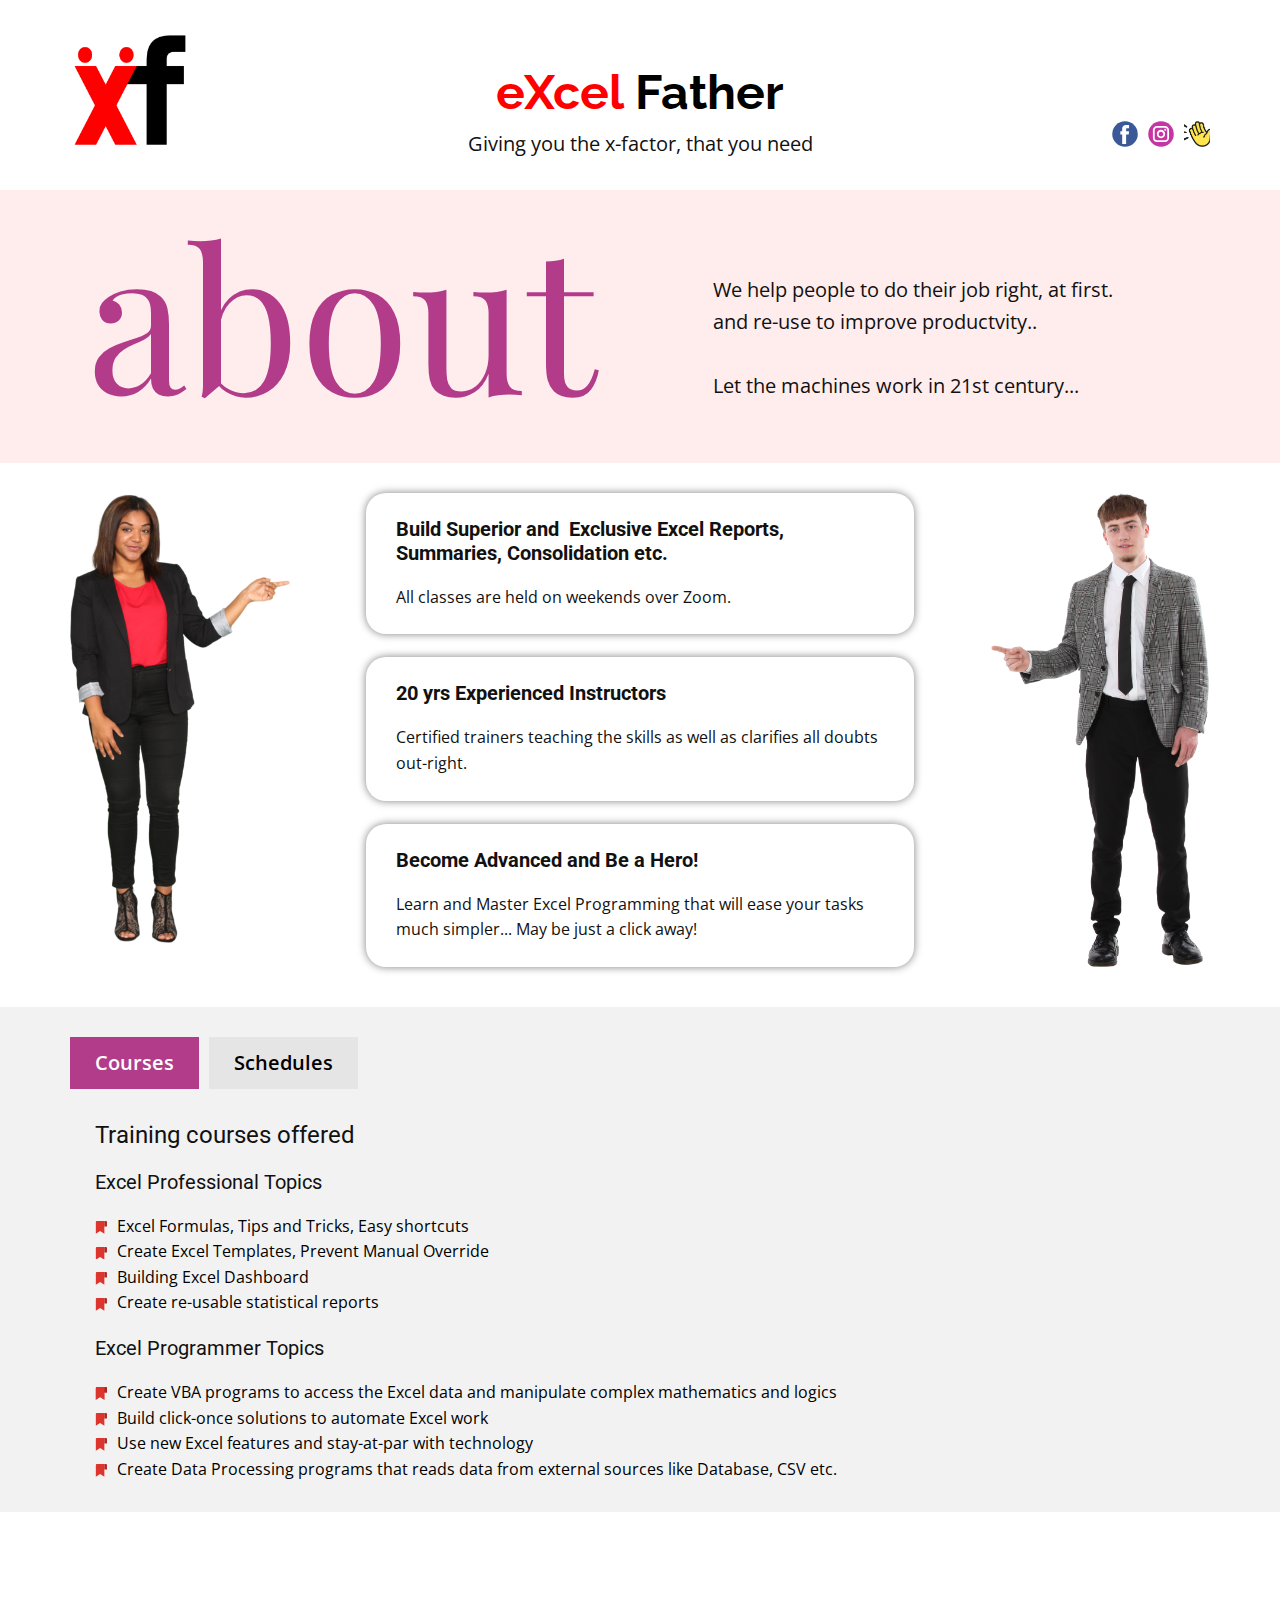
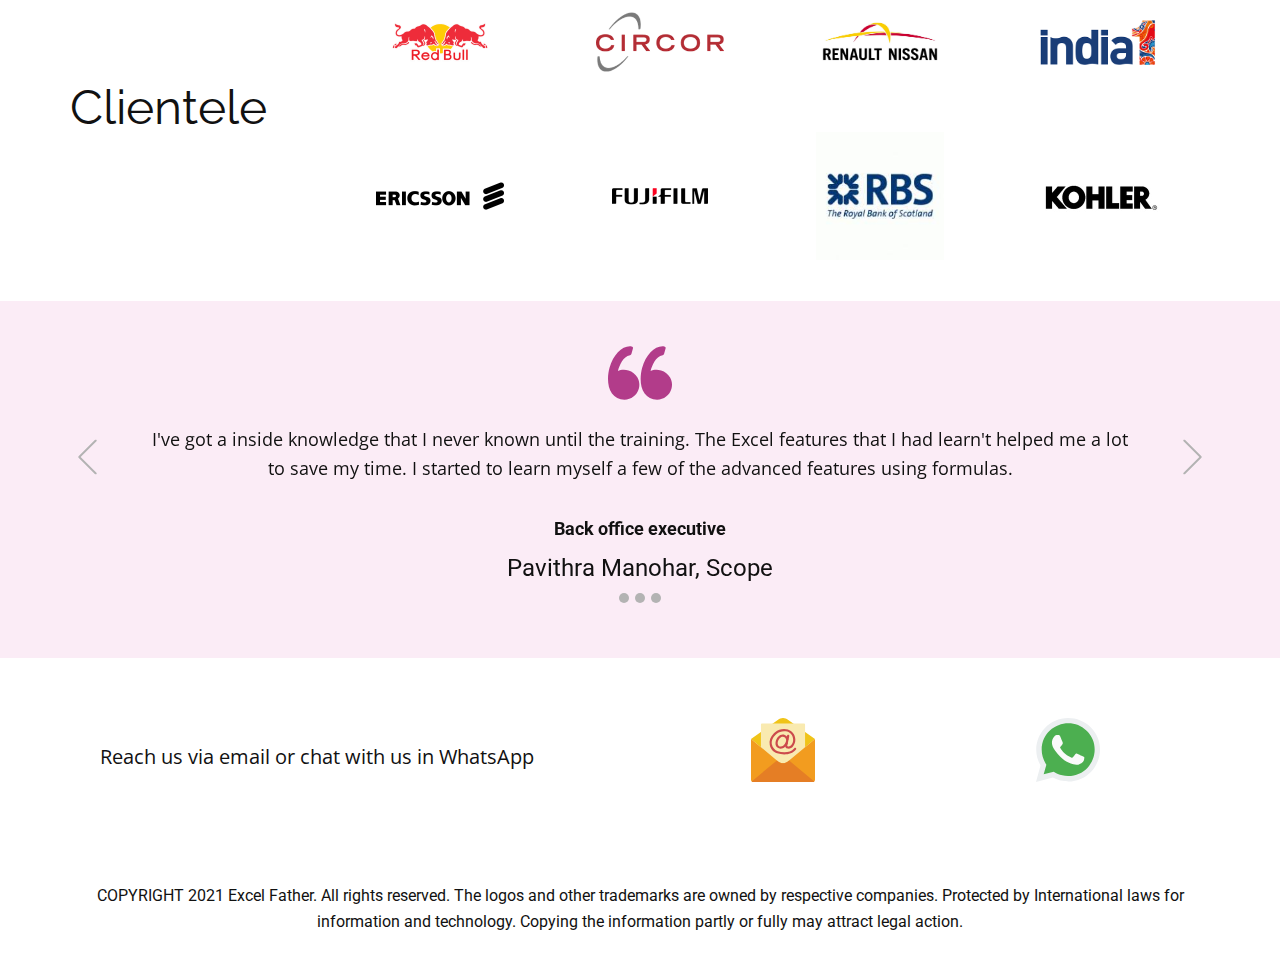
==== commit 283a3f5b: "mails and wa" ====
--- a/index.html
+++ b/index.html
@@ -13,7 +13,7 @@
     <script class="u-script" type="text/javascript" src="scripts/page.js" defer=""></script>
     <link rel="icon" href="images/favicon1.png">
     <link id="u-theme-google-font" rel="stylesheet" href="https://fonts.googleapis.com/css?family=Roboto:100,100i,300,300i,400,400i,500,500i,700,700i,900,900i|Open+Sans:300,300i,400,400i,600,600i,700,700i,800,800i">
-    <link id="u-page-google-font" rel="stylesheet" href="https://fonts.googleapis.com/css?family=Playfair+Display:400,400i,500,500i,600,600i,700,700i,800,800i,900,900i|Raleway:100,100i,200,200i,300,300i,400,400i,500,500i,600,600i,700,700i,800,800i,900,900i|Ubuntu:300,300i,400,400i,500,500i,700,700i|Roboto:100,100i,300,300i,400,400i,500,500i,700,700i,900,900i">
+    <link id="u-page-google-font" rel="stylesheet" href="https://fonts.googleapis.com/css?family=Playfair+Display:400,400i,500,500i,600,600i,700,700i,800,800i,900,900i|Raleway:100,100i,200,200i,300,300i,400,400i,500,500i,600,600i,700,700i,800,800i,900,900i|Roboto:100,100i,300,300i,400,400i,500,500i,700,700i,900,900i">
     
     
     
@@ -78,9 +78,9 @@
         </div>
       </div>
     </section>
-    <section class="u-align-right-md u-align-right-sm u-align-right-xs u-clearfix u-valign-top-sm u-valign-top-xs u-white u-section-2" id="carousel_8b94">
+    <section class="u-align-center-xs u-align-right-md u-align-right-sm u-clearfix u-valign-top-sm u-valign-top-xs u-white u-section-2" id="carousel_8b94">
       <div class="u-clearfix u-sheet u-sheet-1">
-        <img class="u-expanded-height-lg u-expanded-height-md u-expanded-height-sm u-expanded-height-xs u-hidden-sm u-hidden-xs u-image u-image-contain u-image-1" src="images/ladyleft.png" data-image-width="352" data-image-height="720">
+        <img class="u-absolute-hcenter-xs u-expanded-height-lg u-expanded-height-md u-expanded-height-sm u-expanded-height-xs u-hidden-sm u-hidden-xs u-image u-image-contain u-image-1" src="images/ladyleft.png" data-image-width="352" data-image-height="720">
         <div class="u-align-center-lg u-align-right-md u-align-right-sm u-align-right-xs u-list u-list-1">
           <div class="u-align-right-md u-align-right-sm u-align-right-xs u-repeater u-repeater-1">
             <div class="u-container-style u-list-item u-radius-20 u-repeater-item u-shape-round u-white u-list-item-1">
@@ -103,7 +103,7 @@
             </div>
           </div>
         </div>
-        <img class="u-expanded-height-lg u-expanded-height-md u-expanded-height-sm u-expanded-height-xs u-hidden-md u-hidden-sm u-hidden-xs u-image u-image-contain u-image-2" src="images/gmright.png" data-image-width="735" data-image-height="1600">
+        <img class="u-absolute-hcenter-xs u-expanded-height-lg u-expanded-height-md u-expanded-height-sm u-expanded-height-xs u-hidden-md u-hidden-sm u-hidden-xs u-image u-image-contain u-image-2" src="images/gmright.png" data-image-width="735" data-image-height="1600">
       </div>
     </section>
     <section class="u-align-center u-clearfix u-grey-5 u-section-3" id="sec-6562">
@@ -281,33 +281,13 @@
             </div>
           </div>
         </div>
-        <h1 class="u-align-left u-text u-text-default u-text-1">Clientele<span style="font-weight: 700;"></span>
+        <h1 class="u-align-center-xs u-align-left-lg u-align-left-md u-align-left-sm u-align-left-xl u-text u-text-default u-text-1">Clientele<span style="font-weight: 700;"></span>
         </h1>
       </div>
     </section>
-    <section class="u-align-left-lg u-align-left-md u-align-left-sm u-align-left-xs u-clearfix u-image u-section-5" id="sec-320f" data-image-width="1280" data-image-height="640">
-      <div class="u-clearfix u-sheet u-valign-middle-xl u-sheet-1">
-        <h3 class="u-align-center-xs u-align-left-xl u-custom-font u-font-ubuntu u-text u-text-default-xl u-text-1">Reach us via EMail or WhatsApp</h3>
-        <div class="u-clearfix u-gutter-0 u-layout-wrap u-layout-wrap-1">
-          <div class="u-layout">
-            <div class="u-layout-row">
-              <div class="u-container-style u-layout-cell u-size-30 u-layout-cell-1">
-                <div class="u-container-layout u-container-layout-1"><span class="u-icon u-icon-circle u-text-palette-1-base u-icon-1" data-href="mailto:udayakumar.sree@gmail.com?subject=Enquiry%20on%20MS%20Excel%20Course" data-target="_blank"><svg class="u-svg-link" preserveAspectRatio="xMidYMin slice" viewBox="0 0 512 512" style=""><use xmlns:xlink="http://www.w3.org/1999/xlink" xlink:href="#svg-58f2"></use></svg><svg class="u-svg-content" viewBox="0 0 512 512" x="0px" y="0px" id="svg-58f2" style="enable-background:new 0 0 512 512;"><path style="fill:#CFD8DC;" d="M443.499,417.941l-181.333-128c-3.689-2.606-8.62-2.606-12.309,0l-181.333,128  c-2.837,1.999-4.525,5.254-4.523,8.725v10.667C64,443.224,68.776,448,74.667,448h362.667c5.891,0,10.667-4.776,10.667-10.667  v-10.667C448.007,423.2,446.328,419.945,443.499,417.941z"></path><path style="fill:#FAFAFA;" d="M262.165,289.941l-181.333-128c-4.807-3.405-11.465-2.268-14.87,2.539  c-1.281,1.808-1.967,3.97-1.962,6.186v256c-0.012,5.891,4.755,10.676,10.646,10.688c2.216,0.004,4.378-0.682,6.186-1.962  l181.333-128c4.813-3.397,5.961-10.052,2.564-14.865c-0.702-0.995-1.569-1.862-2.564-2.564V289.941z"></path><path style="fill:#EEEEEE;" d="M442.24,161.195c-3.546-1.812-7.802-1.525-11.072,0.747l-181.333,128  c-4.813,3.397-5.961,10.052-2.564,14.865c0.702,0.995,1.569,1.862,2.564,2.564l181.333,128c4.807,3.405,11.465,2.268,14.87-2.539  c1.277-1.802,1.962-3.956,1.962-6.165v-256C448,166.681,445.779,163.028,442.24,161.195z"></path><path style="fill:#ECEFF1;" d="M468.8,71.339C467.362,66.96,463.275,64,458.667,64H53.333c-5.891,0-10.667,4.776-10.667,10.667  c0,3.357,1.581,6.519,4.267,8.533L249.6,232.533c3.762,2.77,8.889,2.77,12.651,0L464.917,83.2  C468.631,80.495,470.195,75.716,468.8,71.339z"></path><path style="fill:#F44336;" d="M458.667,64c-2.308,0-4.554,0.749-6.4,2.133L256,210.752L59.733,66.133  C57.887,64.749,55.641,64,53.333,64C23.878,64,0,87.878,0,117.333v277.333C0,424.122,23.878,448,53.333,448h21.333  c5.891,0,10.667-4.776,10.667-10.667v-246.08l164.501,116.139c3.689,2.606,8.62,2.606,12.309,0l164.523-116.139v246.08  c0,5.891,4.776,10.667,10.667,10.667h21.333C488.122,448,512,424.122,512,394.667V117.333C512,87.878,488.122,64,458.667,64z"></path></svg></span>
-                </div>
-              </div>
-              <div class="u-container-style u-layout-cell u-size-30 u-layout-cell-2">
-                <div class="u-container-layout u-container-layout-2"><span class="u-icon u-icon-circle u-text-palette-1-base u-icon-2" data-href="https://wa.me/+919042732377" data-target="_blank"><svg class="u-svg-link" preserveAspectRatio="xMidYMin slice" viewBox="-1 0 512 512" style=""><use xmlns:xlink="http://www.w3.org/1999/xlink" xlink:href="#svg-3396"></use></svg><svg class="u-svg-content" viewBox="-1 0 512 512" id="svg-3396"><path d="m10.894531 512c-2.875 0-5.671875-1.136719-7.746093-3.234375-2.734376-2.765625-3.789063-6.78125-2.761719-10.535156l33.285156-121.546875c-20.722656-37.472656-31.648437-79.863282-31.632813-122.894532.058594-139.941406 113.941407-253.789062 253.871094-253.789062 67.871094.0273438 131.644532 26.464844 179.578125 74.433594 47.925781 47.972656 74.308594 111.742187 74.289063 179.558594-.0625 139.945312-113.945313 253.800781-253.867188 253.800781 0 0-.105468 0-.109375 0-40.871093-.015625-81.390625-9.976563-117.46875-28.84375l-124.675781 32.695312c-.914062.238281-1.84375.355469-2.761719.355469zm0 0" fill="#e5e5e5"></path><path d="m10.894531 501.105469 34.46875-125.871094c-21.261719-36.839844-32.445312-78.628906-32.429687-121.441406.054687-133.933594 109.046875-242.898438 242.976562-242.898438 64.992188.027344 125.996094 25.324219 171.871094 71.238281 45.871094 45.914063 71.125 106.945313 71.101562 171.855469-.058593 133.929688-109.066406 242.910157-242.972656 242.910157-.007812 0 .003906 0 0 0h-.105468c-40.664063-.015626-80.617188-10.214844-116.105469-29.570313zm134.769531-77.75 7.378907 4.371093c31 18.398438 66.542969 28.128907 102.789062 28.148438h.078125c111.304688 0 201.898438-90.578125 201.945313-201.902344.019531-53.949218-20.964844-104.679687-59.09375-142.839844-38.132813-38.160156-88.832031-59.1875-142.777344-59.210937-111.394531 0-201.984375 90.566406-202.027344 201.886719-.015625 38.148437 10.65625 75.296875 30.875 107.445312l4.804688 7.640625-20.40625 74.5zm0 0" fill="#fff"></path><path d="m19.34375 492.625 33.277344-121.519531c-20.53125-35.5625-31.324219-75.910157-31.3125-117.234375.050781-129.296875 105.273437-234.488282 234.558594-234.488282 62.75.027344 121.644531 24.449219 165.921874 68.773438 44.289063 44.324219 68.664063 103.242188 68.640626 165.898438-.054688 129.300781-105.28125 234.503906-234.550782 234.503906-.011718 0 .003906 0 0 0h-.105468c-39.253907-.015625-77.828126-9.867188-112.085938-28.539063zm0 0" fill="#64b161"></path><g fill="#fff"><path d="m10.894531 501.105469 34.46875-125.871094c-21.261719-36.839844-32.445312-78.628906-32.429687-121.441406.054687-133.933594 109.046875-242.898438 242.976562-242.898438 64.992188.027344 125.996094 25.324219 171.871094 71.238281 45.871094 45.914063 71.125 106.945313 71.101562 171.855469-.058593 133.929688-109.066406 242.910157-242.972656 242.910157-.007812 0 .003906 0 0 0h-.105468c-40.664063-.015626-80.617188-10.214844-116.105469-29.570313zm134.769531-77.75 7.378907 4.371093c31 18.398438 66.542969 28.128907 102.789062 28.148438h.078125c111.304688 0 201.898438-90.578125 201.945313-201.902344.019531-53.949218-20.964844-104.679687-59.09375-142.839844-38.132813-38.160156-88.832031-59.1875-142.777344-59.210937-111.394531 0-201.984375 90.566406-202.027344 201.886719-.015625 38.148437 10.65625 75.296875 30.875 107.445312l4.804688 7.640625-20.40625 74.5zm0 0"></path><path d="m195.183594 152.246094c-4.546875-10.109375-9.335938-10.3125-13.664063-10.488282-3.539062-.152343-7.589843-.144531-11.632812-.144531-4.046875 0-10.625 1.523438-16.1875 7.597657-5.566407 6.074218-21.253907 20.761718-21.253907 50.632812 0 29.875 21.757813 58.738281 24.792969 62.792969 3.035157 4.050781 42 67.308593 103.707031 91.644531 51.285157 20.226562 61.71875 16.203125 72.851563 15.191406 11.132813-1.011718 35.917969-14.6875 40.976563-28.863281 5.0625-14.175781 5.0625-26.324219 3.542968-28.867187-1.519531-2.527344-5.566406-4.046876-11.636718-7.082032-6.070313-3.035156-35.917969-17.726562-41.484376-19.75-5.566406-2.027344-9.613281-3.035156-13.660156 3.042969-4.050781 6.070313-15.675781 19.742187-19.21875 23.789063-3.542968 4.058593-7.085937 4.566406-13.15625 1.527343-6.070312-3.042969-25.625-9.449219-48.820312-30.132812-18.046875-16.089844-30.234375-35.964844-33.777344-42.042969-3.539062-6.070312-.058594-9.070312 2.667969-12.386719 4.910156-5.972656 13.148437-16.710937 15.171875-20.757812 2.023437-4.054688 1.011718-7.597657-.503906-10.636719-1.519532-3.035156-13.320313-33.058594-18.714844-45.066406zm0 0" fill-rule="evenodd"></path>
-</g></svg></span>
-                </div>
-              </div>
-            </div>
-          </div>
-        </div>
-      </div>
-    </section>
-    <section class="u-align-left u-clearfix u-palette-2-light-3 u-section-6" id="sec-aca5">
+    <section class="u-align-left u-clearfix u-palette-2-light-3 u-section-5" id="sec-aca5">
       <div class="u-clearfix u-sheet u-sheet-1">
-        <div id="carousel-82ff" data-interval="5000" data-u-ride="carousel" class="u-carousel u-expanded-width u-slider u-slider-1">
+        <div id="carousel-82ff" data-interval="5000" data-u-ride="carousel" class="u-carousel u-slider u-slider-1">
           <ol class="u-absolute-hcenter u-carousel-indicators u-carousel-indicators-1">
             <li data-u-target="#carousel-82ff" class="u-active u-grey-30 u-shape-circle" data-u-slide-to="0" style="width: 10px; height: 10px;"></li>
             <li data-u-target="#carousel-82ff" class="u-grey-30 u-shape-circle" data-u-slide-to="1" style="width: 10px; height: 10px;"></li>
@@ -371,6 +351,31 @@
         </div>
       </div>
     </section>
+    <section class="u-align-center u-clearfix u-section-6" id="sec-90f5">
+      <div class="u-clearfix u-sheet u-valign-middle-xs u-sheet-1">
+        <div class="u-clearfix u-expanded-width u-layout-wrap u-layout-wrap-1">
+          <div class="u-layout">
+            <div class="u-layout-row">
+              <div class="u-align-center-sm u-align-center-xs u-container-style u-layout-cell u-size-30 u-layout-cell-1">
+                <div class="u-container-layout u-container-layout-1">
+                  <p class="u-text u-text-default u-text-1">Reach us via email or chat with us in WhatsApp</p>
+                </div>
+              </div>
+              <div class="u-container-style u-layout-cell u-size-15 u-layout-cell-2">
+                <div class="u-container-layout u-container-layout-2"><span class="u-icon u-icon-circle u-text-palette-1-base u-icon-1" data-href="mailto:udayakumar.sree@gmail.com?subject=Query%20on%20Excel%20Training"><svg class="u-svg-link" preserveAspectRatio="xMidYMin slice" viewBox="0 0 58 58" style=""><use xmlns:xlink="http://www.w3.org/1999/xlink" xlink:href="#svg-2563"></use></svg><svg class="u-svg-content" viewBox="0 0 58 58" id="svg-2563"><g id="Page-1" fill="none" fill-rule="evenodd"><g id="015---Email" fill-rule="nonzero" transform="translate(0 -1)"><path id="Shape" d="m58 20-23.47 19.5-1.07.89c-2.584672 2.1499952-6.335328 2.1499952-8.92 0l-1.07-.89-23.47-19.5 9-6.38 10.76-7.62 4.78-3.39c2.584672-2.14999518 6.335328-2.14999518 8.92 0l4.78 3.39 10.76 7.62z" fill="#f0c419"></path><path id="Shape" d="m49 48v-41c-.0337722-.58103527-.5286027-1.02682857-1.11-1h-37.78c-.58139726-.02682857-1.07622782.41896473-1.11 1v41z" fill="#f9eab0"></path><path id="Shape" d="m30.2383 33.99c-2.2415644-.0103981-4.4685165-.3615784-6.6045-1.0415-3.4128423-1.1417755-5.9477395-4.0310188-6.6358-7.5634-.7529-3.6265.6192-7.461 3.7637-10.52.3374-.3286.688-.6433667 1.0518-.9443 3.2196288-2.6954608 7.5602996-3.6321929 11.605-2.5044 3.9157536 1.2498134 6.6214551 4.8283567 6.7568 8.9365.1466146 2.3647451-.6241352 4.6949748-2.1519 6.5059-1.1783023 1.4842706-3.0874488 2.185355-4.9463 1.8164-.7602176-.1577458-1.4234762-.6181385-1.8371-1.2752-.3711287-.6382278-.4663065-1.4000836-.2636-2.11.8745-3.3056 1.7636-8.3291 1.7724-8.38.0621106-.3519066.3072431-.6439461.6430585-.76611s.7112953-.0558927.985.17385c.2737048.2297427.4040521.5880534.3419415.93996-.0371.209-.9126 5.1572-1.8086 8.5435-.063952.1876506-.0478957.3933459.0444.5688.1382799.191343.3469169.3199065.58.3574 1.1379287.1899234 2.2873612-.2665919 2.9849-1.1855 1.1864016-1.4193487 1.780845-3.2409596 1.66-5.0869-.0977844-3.2700176-2.242135-6.124934-5.3554-7.13-3.3983056-.9347035-7.0389503-.1361935-9.7341 2.135-.3213.2667-.6338.5459-.9336.8379-1.5546 1.5122-4.0371 4.65-3.2006 8.68.5620337 2.8154834 2.5728764 5.1228675 5.2851 6.0645 4.69 1.4961 11.4292 1.6762 14.98-2.7388.3488575-.4201425.9702584-.4827231 1.3958849-.1405779s.4980618.9624746.1627151 1.3934779c-2.6257 3.2653-6.6213 4.4335-10.5412 4.4335z" fill="#cc4b4c"></path><path id="Shape" d="m26.8149 28.8052c-1.0570282.0181646-2.0880311-.3284577-2.9194-.9815-1.9194-1.5361-1.9722-4.2046-1.4341-6.0219.1812165-.6052113.4245444-1.1900564.7261-1.7452.7503224-1.5138869 1.9500705-2.7589691 3.4351-3.5649 1.8493462-.9596056 4.1088442-.5957076 5.5634.896.7216241.7908253 1.2651883 1.727263 1.594 2.7461.1741403.5170195-.0982507 1.0782018-.6121886 1.2612366-.513938.1830348-1.0797365-.0796331-1.2716114-.5903366-.2370831-.7527039-.6311586-1.4465454-1.1562-2.0357-.8480317-.8672392-2.1694059-1.0645586-3.2338-.4829-1.1136951.6280705-2.0087091 1.5816703-2.565 2.7329-.2337738.431336-.4225991.8855555-.5635 1.3555-.3886 1.3145-.3032 3.03.7691 3.8887 1.1723.9414 3.15.5434 4.2627-.4165.829232-.746533 1.5417334-1.6132856 2.1137-2.5713.1852213-.3103564.5234962-.4966162.8847981-.4871844.3613019.0094317.6893982.213087.8581746.5326844.1687764.3195975.1519648.7053954-.0439727 1.0091-.6774817 1.1288507-1.5209182 2.1493684-2.502 3.0273-1.0934765.9226171-2.4746572 1.4346934-3.9053 1.4479z" fill="#cc4b4c"></path><path id="Shape" d="m58.0000036 20-.0000036 37c.0010643.5570102-.2353631 1.0880623-.65 1.46-.3624448.3490334-.8468273.5427864-1.35.54h-54c-.50317268.0027864-.98755521-.1909666-1.35-.54-.41463695-.3719377-.65106428-.9029898-.65-1.46l-.00000358-37 23.47000358 19.5 1.07.89c2.584672 2.1499952 6.335328 2.1499952 8.92 0l1.07-.89z" fill="#f29c1f"></path><path id="Shape" d="m57.35 58.46c-.3624448.3490334-.8468273.5427864-1.35.54h-54c-.50317268.0027864-.98755521-.1909666-1.35-.54l22.82-18.96 1.07.89c2.584672 2.1499952 6.335328 2.1499952 8.92 0l1.07-.89z" fill="#e57e25"></path>
+</g>
+</g></svg></span>
+                </div>
+              </div>
+              <div class="u-container-style u-layout-cell u-size-15 u-layout-cell-3">
+                <div class="u-container-layout u-container-layout-3"><span class="u-icon u-icon-circle u-text-palette-1-base u-icon-2" data-href="https://wa.me/+919042732377" data-target="_blank"><svg class="u-svg-link" preserveAspectRatio="xMidYMin slice" viewBox="0 0 24 24" style=""><use xmlns:xlink="http://www.w3.org/1999/xlink" xlink:href="#svg-c93e"></use></svg><svg class="u-svg-content" viewBox="0 0 24 24" id="svg-c93e"><path d="m20.52 3.449c-2.28-2.204-5.28-3.449-8.475-3.449-9.17 0-14.928 9.935-10.349 17.838l-1.696 6.162 6.335-1.652c2.76 1.491 5.021 1.359 5.716 1.447 10.633 0 15.926-12.864 8.454-20.307z" fill="#eceff1"></path><path d="m12.067 21.751-.006-.001h-.016c-3.182 0-5.215-1.507-5.415-1.594l-3.75.975 1.005-3.645-.239-.375c-.99-1.576-1.516-3.391-1.516-5.26 0-8.793 10.745-13.19 16.963-6.975 6.203 6.15 1.848 16.875-7.026 16.875z" fill="#4caf50"></path><path d="m17.507 14.307-.009.075c-.301-.15-1.767-.867-2.04-.966-.613-.227-.44-.036-1.617 1.312-.175.195-.349.21-.646.075-.3-.15-1.263-.465-2.403-1.485-.888-.795-1.484-1.77-1.66-2.07-.293-.506.32-.578.878-1.634.1-.21.049-.375-.025-.524-.075-.15-.672-1.62-.922-2.206-.24-.584-.487-.51-.672-.51-.576-.05-.997-.042-1.368.344-1.614 1.774-1.207 3.604.174 5.55 2.714 3.552 4.16 4.206 6.804 5.114.714.227 1.365.195 1.88.121.574-.091 1.767-.721 2.016-1.426.255-.705.255-1.29.18-1.425-.074-.135-.27-.21-.57-.345z" fill="#fafafa"></path></svg></span>
+                </div>
+              </div>
+            </div>
+          </div>
+        </div>
+      </div>
+    </section>
     
     
     <footer class="u-clearfix u-footer u-white" id="sec-7c1b"><div class="u-clearfix u-sheet u-sheet-1">
--- a/scripts/page.css
+++ b/scripts/page.css
@@ -34641,8 +34641,8 @@
   }
 
   .u-header .u-image-1 {
-    width: 60px;
-    height: 60px;
+    width: 80px;
+    height: 80px;
     margin-top: 44px;
   }
 }
@@ -34652,8 +34652,8 @@
   }
 
   .u-header .u-image-1 {
-    width: 50px;
-    height: 50px;
+    width: 60px;
+    height: 60px;
     margin-top: 32px;
   }
 
@@ -34671,7 +34671,7 @@
 }
 @media (max-width: 575px) {
   .u-header .u-sheet-1 {
-    min-height: 153px;
+    min-height: 143px;
   }
 
   .u-header .u-image-1 {
@@ -34689,7 +34689,7 @@
   .u-header .u-text-2 {
     font-size: 0.75rem;
     margin-top: 11px;
-    margin-bottom: 40px;
+    margin-bottom: 30px;
   }
 }
 .u-footer .u-sheet-1 {
--- a/scripts/Home.css
+++ b/scripts/Home.css
@@ -135,6 +135,7 @@
 
   .u-section-1 .u-text-1 {
     font-size: 3rem;
+    margin-top: auto;
     margin-left: 2px;
     margin-right: 2px;
   }
@@ -182,10 +183,12 @@
 
 .u-section-2 .u-text-1 {
   font-weight: 700;
+  font-size: 1.25rem;
   margin: 0;
 }
 
 .u-section-2 .u-text-2 {
+  font-size: 1rem;
   margin: 20px 0 0;
 }
 
@@ -200,10 +203,12 @@
 
 .u-section-2 .u-text-3 {
   font-weight: 700;
+  font-size: 1.25rem;
   margin: 0;
 }
 
 .u-section-2 .u-text-4 {
+  font-size: 1rem;
   margin: 20px 0 0;
 }
 
@@ -218,10 +223,12 @@
 
 .u-section-2 .u-text-5 {
   font-weight: 700;
+  font-size: 1.25rem;
   margin: 0;
 }
 
 .u-section-2 .u-text-6 {
+  font-size: 1rem;
   margin: 20px 0 0;
 }
 
@@ -365,7 +372,7 @@
 
 @media (max-width: 575px) {
   .u-section-2 .u-sheet-1 {
-    min-height: 619px;
+    min-height: 466px;
   }
 
   .u-section-2 .u-image-1 {
@@ -377,36 +384,24 @@
   .u-section-2 .u-list-1 {
     width: 290px;
     margin-top: 20px;
-    margin-bottom: 20px;
-    margin-right: 0;
+    margin-right: auto;
+    margin-bottom: -93px;
   }
 
   .u-section-2 .u-repeater-1 {
-    min-height: 579px;
+    min-height: 426px;
   }
 
   .u-section-2 .u-container-layout-1 {
     padding: 5px 20px;
   }
 
-  .u-section-2 .u-text-1 {
-    margin-top: 5px;
-  }
-
   .u-section-2 .u-container-layout-2 {
     padding: 5px 20px;
   }
 
-  .u-section-2 .u-text-3 {
-    margin-top: 5px;
-  }
-
   .u-section-2 .u-container-layout-3 {
     padding: 5px 20px;
-  }
-
-  .u-section-2 .u-text-5 {
-    margin-top: 5px;
   }
 }.u-section-3 {
   background-image: none;
@@ -547,8 +542,6 @@
     margin-bottom: 30px;
     height: auto;
     width: 940px;
-    margin-left: initial;
-    margin-right: initial;
   }
 
   .u-section-3 .u-text-1 {
@@ -723,6 +716,7 @@
   .u-section-4 .u-text-1 {
     margin-top: -180px;
     margin-bottom: -16px;
+    font-size: 3rem;
   }
 }
 
@@ -738,7 +732,6 @@
 
   .u-section-4 .u-repeater-1 {
     min-height: 256px;
-    grid-auto-columns: 25%;
   }
 
   .u-section-4 .u-container-layout-1 {
@@ -819,7 +812,7 @@
   }
 
   .u-section-4 .u-list-1 {
-    margin-top: 72px;
+    margin-top: 68px;
     margin-right: initial;
     margin-left: initial;
     width: auto;
@@ -910,388 +903,434 @@
   }
 
   .u-section-4 .u-text-1 {
-    margin-top: -232px;
-    margin-bottom: -784px;
-    margin-left: 35px;
+    font-size: 1.875rem;
+    margin-top: -226px;
+    margin-bottom: 60px;
+    margin-left: 34px;
   }
 }
 
 @media (max-width: 575px) {
   .u-section-4 .u-sheet-1 {
-    min-height: 1149px;
+    min-height: 552px;
+  }
+
+  .u-section-4 .u-list-1 {
+    margin-top: 69px;
+    width: auto;
+    margin-right: initial;
+    margin-left: initial;
   }
 
   .u-section-4 .u-repeater-1 {
-    grid-template-columns: repeat(2, 50%);
+    grid-template-columns: 50% 50%;
     min-height: 453px;
-    grid-auto-columns: 50%;
   }
 
   .u-section-4 .u-text-1 {
-    margin-left: 33px;
+    margin-top: -492px;
+    margin-left: auto;
+    margin-bottom: -534px;
   }
 }.u-section-5 {
-  background-image: url("../images/mouse_bg.png");
-  background-position: 50% 50%;
+  background-image: none;
 }
 
 .u-section-5 .u-sheet-1 {
-  min-height: 208px;
-}
-
-.u-section-5 .u-text-1 {
-  margin: 20px auto 0 0;
-}
-
-.u-section-5 .u-layout-wrap-1 {
-  margin-top: 12px;
-  margin-bottom: 20px;
-  width: 500px;
-}
-
-.u-section-5 .u-layout-cell-1 {
-  min-height: 124px;
-}
-
-.u-section-5 .u-container-layout-1 {
-  padding: 30px;
-}
-
-.u-section-5 .u-icon-1 {
-  width: 64px;
-  height: 64px;
-  margin: 0 auto;
-}
-
-.u-section-5 .u-layout-cell-2 {
-  min-height: 124px;
-}
-
-.u-section-5 .u-container-layout-2 {
-  padding: 30px;
-}
-
-.u-section-5 .u-icon-2 {
-  width: 64px;
-  height: 64px;
-  margin: 0 auto;
-}
-
-@media (max-width: 1199px) {
-  .u-section-5 {
-    background-size: 105%;
-  }
-
-  .u-section-5 .u-sheet-1 {
-    min-height: 158px;
-  }
-
-  .u-section-5 .u-text-1 {
-    margin-top: 25px;
-    margin-right: 470px;
-  }
-
-  .u-section-5 .u-layout-wrap-1 {
-    width: 357px;
-    margin: 6px auto 25px 0;
-  }
-
-  .u-section-5 .u-layout-cell-1 {
-    min-height: 66px;
-  }
-
-  .u-section-5 .u-container-layout-1 {
-    padding-top: 0;
-    padding-bottom: 2px;
-  }
-
-  .u-section-5 .u-layout-cell-2 {
-    min-height: 66px;
-  }
-
-  .u-section-5 .u-container-layout-2 {
-    padding-top: 0;
-    padding-bottom: 2px;
-  }
-}
-
-@media (max-width: 991px) {
-  .u-section-5 .u-sheet-1 {
-    min-height: 154px;
-  }
-
-  .u-section-5 .u-text-1 {
-    margin-right: 250px;
-    width: auto;
-  }
-
-  .u-section-5 .u-layout-wrap-1 {
-    margin-top: 20px;
-  }
-}
-
-@media (max-width: 767px) {
-  .u-section-5 .u-sheet-1 {
-    min-height: 292px;
-  }
-
-  .u-section-5 .u-text-1 {
-    width: 470px;
-    margin-top: 20px;
-    margin-right: 70px;
-  }
-
-  .u-section-5 .u-layout-wrap-1 {
-    margin-bottom: -15px;
-  }
-
-  .u-section-5 .u-layout-cell-1 {
-    min-height: 98px;
-  }
-
-  .u-section-5 .u-container-layout-1 {
-    padding-left: 10px;
-    padding-right: 10px;
-  }
-
-  .u-section-5 .u-layout-cell-2 {
-    min-height: 98px;
-  }
-
-  .u-section-5 .u-container-layout-2 {
-    padding-bottom: 0;
-    padding-left: 10px;
-    padding-right: 10px;
-  }
-}
-
-@media (max-width: 575px) {
-  .u-section-5 .u-sheet-1 {
-    min-height: 222px;
-  }
-
-  .u-section-5 .u-text-1 {
-    width: 340px;
-    margin-right: 0;
-  }
-
-  .u-section-5 .u-layout-wrap-1 {
-    width: 340px;
-  }
-
-  .u-section-5 .u-layout-cell-1 {
-    min-height: 93px;
-  }
-
-  .u-section-5 .u-icon-1 {
-    margin-top: 31px;
-  }
-
-  .u-section-5 .u-layout-cell-2 {
-    min-height: 93px;
-  }
-
-  .u-section-5 .u-icon-2 {
-    margin-top: 31px;
-  }
-}.u-section-6 {
-  background-image: none;
-}
-
-.u-section-6 .u-sheet-1 {
-  min-height: 338px;
-}
-
-.u-section-6 .u-slider-1 {
+  min-height: 357px;
+}
+
+.u-section-5 .u-slider-1 {
   min-height: 309px;
-  margin-top: 10px;
-  margin-bottom: 20px;
-}
-
-.u-section-6 .u-carousel-indicators-1 {
+  width: 1140px;
+  margin: 0 0 20px;
+}
+
+.u-section-5 .u-carousel-indicators-1 {
   position: absolute;
   bottom: 10px;
   width: auto;
   height: auto;
 }
 
-.u-section-6 .u-container-layout-1 {
+.u-section-5 .u-container-layout-1 {
   padding: 30px 80px;
 }
 
-.u-section-6 .u-icon-1 {
+.u-section-5 .u-icon-1 {
   height: 64px;
   width: 64px;
   background-image: none;
   margin: 10px auto 0;
 }
 
-.u-section-6 .u-text-1 {
+.u-section-5 .u-text-1 {
   font-size: 1.125rem;
   margin: 20px 0 0;
 }
 
-.u-section-6 .u-text-2 {
+.u-section-5 .u-text-2 {
   font-weight: 700;
   width: 232px;
+  font-size: 1.125rem;
   margin: 35px auto 0;
 }
 
-.u-section-6 .u-text-3 {
+.u-section-5 .u-text-3 {
   width: 300px;
+  font-size: 1.5rem;
   margin: 15px auto 0;
 }
 
-.u-section-6 .u-container-layout-2 {
+.u-section-5 .u-container-layout-2 {
   padding: 30px 80px;
 }
 
-.u-section-6 .u-icon-2 {
+.u-section-5 .u-icon-2 {
   height: 64px;
   width: 64px;
   background-image: none;
   margin: 10px auto 0;
 }
 
-.u-section-6 .u-text-4 {
+.u-section-5 .u-text-4 {
   font-size: 1.125rem;
   margin: 20px 0 0;
 }
 
-.u-section-6 .u-text-5 {
+.u-section-5 .u-text-5 {
   font-weight: 700;
   width: 232px;
+  font-size: 1.125rem;
   margin: 35px auto 0;
 }
 
-.u-section-6 .u-text-6 {
+.u-section-5 .u-text-6 {
   width: 232px;
+  font-size: 1.5rem;
   margin: 15px auto 0;
 }
 
-.u-section-6 .u-container-layout-3 {
+.u-section-5 .u-container-layout-3 {
   padding: 30px 80px;
 }
 
-.u-section-6 .u-icon-3 {
+.u-section-5 .u-icon-3 {
   height: 64px;
   width: 64px;
   background-image: none;
   margin: 10px auto 0;
 }
 
-.u-section-6 .u-text-7 {
+.u-section-5 .u-text-7 {
   font-size: 1.125rem;
   margin: 20px 0 0;
 }
 
-.u-section-6 .u-text-8 {
+.u-section-5 .u-text-8 {
   font-weight: 700;
   width: 232px;
+  font-size: 1.125rem;
   margin: 35px auto 0;
 }
 
-.u-section-6 .u-text-9 {
+.u-section-5 .u-text-9 {
   width: 300px;
+  font-size: 1.5rem;
   margin: 15px auto 0;
 }
 
-.u-section-6 .u-carousel-control-1 {
+.u-section-5 .u-carousel-control-1 {
   width: 35px;
   height: 35px;
 }
 
-.u-section-6 .u-carousel-control-2 {
+.u-section-5 .u-carousel-control-2 {
   width: 35px;
   height: 35px;
 }
 
 @media (max-width: 1199px) {
-  .u-section-6 .u-slider-1 {
+  .u-section-5 .u-slider-1 {
     height: auto;
-  }
-
-  .u-section-6 .u-text-3 {
+    width: 940px;
+  }
+
+  .u-section-5 .u-text-3 {
     width: 191px;
   }
 }
 
 @media (max-width: 991px) {
-  .u-section-6 .u-container-layout-1 {
+  .u-section-5 .u-slider-1 {
+    width: 720px;
+  }
+
+  .u-section-5 .u-container-layout-1 {
     padding-left: 55px;
     padding-right: 55px;
   }
 
-  .u-section-6 .u-container-layout-2 {
+  .u-section-5 .u-container-layout-2 {
     padding-left: 55px;
     padding-right: 55px;
   }
 
-  .u-section-6 .u-container-layout-3 {
+  .u-section-5 .u-container-layout-3 {
     padding-left: 55px;
     padding-right: 55px;
   }
 }
 
 @media (max-width: 767px) {
-  .u-section-6 .u-container-layout-1 {
-    padding-left: 10px;
-    padding-right: 10px;
-  }
-
-  .u-section-6 .u-icon-1 {
+  .u-section-5 .u-slider-1 {
+    width: 540px;
+  }
+
+  .u-section-5 .u-container-layout-1 {
+    padding-left: 10px;
+    padding-right: 10px;
+  }
+
+  .u-section-5 .u-icon-1 {
     height: 40px;
     width: 40px;
   }
 
-  .u-section-6 .u-text-1 {
+  .u-section-5 .u-text-1 {
     font-size: 0.875rem;
   }
 
-  .u-section-6 .u-text-2 {
+  .u-section-5 .u-text-2 {
     font-size: 0.875rem;
   }
 
-  .u-section-6 .u-text-3 {
+  .u-section-5 .u-text-3 {
     font-size: 1rem;
   }
 
-  .u-section-6 .u-container-layout-2 {
-    padding-left: 10px;
-    padding-right: 10px;
-  }
-
-  .u-section-6 .u-icon-2 {
+  .u-section-5 .u-container-layout-2 {
+    padding-left: 10px;
+    padding-right: 10px;
+  }
+
+  .u-section-5 .u-icon-2 {
     height: 40px;
     width: 40px;
   }
 
-  .u-section-6 .u-text-4 {
+  .u-section-5 .u-text-4 {
     font-size: 0.875rem;
   }
 
-  .u-section-6 .u-container-layout-3 {
-    padding-left: 10px;
-    padding-right: 10px;
-  }
-
-  .u-section-6 .u-icon-3 {
+  .u-section-5 .u-container-layout-3 {
+    padding-left: 10px;
+    padding-right: 10px;
+  }
+
+  .u-section-5 .u-icon-3 {
     height: 40px;
     width: 40px;
   }
 
-  .u-section-6 .u-text-7 {
+  .u-section-5 .u-text-7 {
     font-size: 0.875rem;
+  }
+}
+
+@media (max-width: 575px) {
+  .u-section-5 .u-sheet-1 {
+    min-height: 409px;
+  }
+
+  .u-section-5 .u-slider-1 {
+    min-height: 337px;
+    width: 340px;
+  }
+
+  .u-section-5 .u-text-5 {
+    font-size: 0.875rem;
+  }
+
+  .u-section-5 .u-text-6 {
+    font-size: 1rem;
+  }
+
+  .u-section-5 .u-text-8 {
+    font-size: 0.875rem;
+  }
+
+  .u-section-5 .u-text-9 {
+    font-size: 1rem;
+  }
+}.u-section-6 .u-sheet-1 {
+  min-height: 190px;
+}
+
+.u-section-6 .u-layout-wrap-1 {
+  margin-top: 30px;
+  margin-bottom: 30px;
+}
+
+.u-section-6 .u-layout-cell-1 {
+  min-height: 130px;
+}
+
+.u-section-6 .u-container-layout-1 {
+  padding: 30px;
+}
+
+.u-section-6 .u-text-1 {
+  margin-bottom: 0;
+  margin-top: 23px;
+  font-size: 1.25rem;
+}
+
+.u-section-6 .u-layout-cell-2 {
+  min-height: 130px;
+}
+
+.u-section-6 .u-container-layout-2 {
+  padding: 30px;
+}
+
+.u-section-6 .u-icon-1 {
+  width: 64px;
+  height: 64px;
+  margin: 0 auto;
+}
+
+.u-section-6 .u-layout-cell-3 {
+  min-height: 130px;
+}
+
+.u-section-6 .u-container-layout-3 {
+  padding: 30px;
+}
+
+.u-section-6 .u-icon-2 {
+  width: 64px;
+  height: 64px;
+  margin: 0 auto;
+}
+
+@media (max-width: 1199px) {
+  .u-section-6 .u-sheet-1 {
+    min-height: 167px;
+  }
+
+  .u-section-6 .u-layout-cell-1 {
+    min-height: 107px;
+  }
+
+  .u-section-6 .u-layout-cell-2 {
+    min-height: 107px;
+  }
+
+  .u-section-6 .u-layout-cell-3 {
+    min-height: 107px;
+  }
+}
+
+@media (max-width: 991px) {
+  .u-section-6 .u-sheet-1 {
+    min-height: 142px;
+  }
+
+  .u-section-6 .u-layout-cell-1 {
+    min-height: 100px;
+  }
+
+  .u-section-6 .u-layout-cell-2 {
+    min-height: 82px;
+  }
+
+  .u-section-6 .u-layout-cell-3 {
+    min-height: 82px;
+  }
+}
+
+@media (max-width: 767px) {
+  .u-section-6 .u-sheet-1 {
+    min-height: 411px;
+  }
+
+  .u-section-6 .u-layout-wrap-1 {
+    margin-bottom: 7px;
+  }
+
+  .u-section-6 .u-layout-cell-1 {
+    min-height: 85px;
+  }
+
+  .u-section-6 .u-container-layout-1 {
+    padding-left: 10px;
+    padding-right: 10px;
+  }
+
+  .u-section-6 .u-text-1 {
+    width: auto;
+    margin-top: 11px;
+    margin-left: 41px;
+    margin-right: 41px;
+  }
+
+  .u-section-6 .u-layout-cell-2 {
+    min-height: 124px;
+  }
+
+  .u-section-6 .u-container-layout-2 {
+    padding-left: 10px;
+    padding-right: 10px;
+  }
+
+  .u-section-6 .u-icon-1 {
+    width: 48px;
+    height: 48px;
+  }
+
+  .u-section-6 .u-layout-cell-3 {
+    min-height: 123px;
+  }
+
+  .u-section-6 .u-container-layout-3 {
+    padding-left: 10px;
+    padding-right: 10px;
+    padding-bottom: 0;
+  }
+
+  .u-section-6 .u-icon-2 {
+    width: 48px;
+    height: 48px;
   }
 }
 
 @media (max-width: 575px) {
   .u-section-6 .u-sheet-1 {
-    min-height: 505px;
-  }
-
-  .u-section-6 .u-slider-1 {
-    min-height: 465px;
-    margin-top: 20px;
+    min-height: 414px;
+  }
+
+  .u-section-6 .u-layout-wrap-1 {
+    margin-bottom: 30px;
+  }
+
+  .u-section-6 .u-layout-cell-1 {
+    min-height: 135px;
+  }
+
+  .u-section-6 .u-layout-cell-2 {
+    min-height: 94px;
+  }
+
+  .u-section-6 .u-container-layout-2 {
+    padding-bottom: 2px;
+  }
+
+  .u-section-6 .u-layout-cell-3 {
+    min-height: 78px;
+  }
+
+  .u-section-6 .u-container-layout-3 {
+    padding-top: 18px;
   }
 }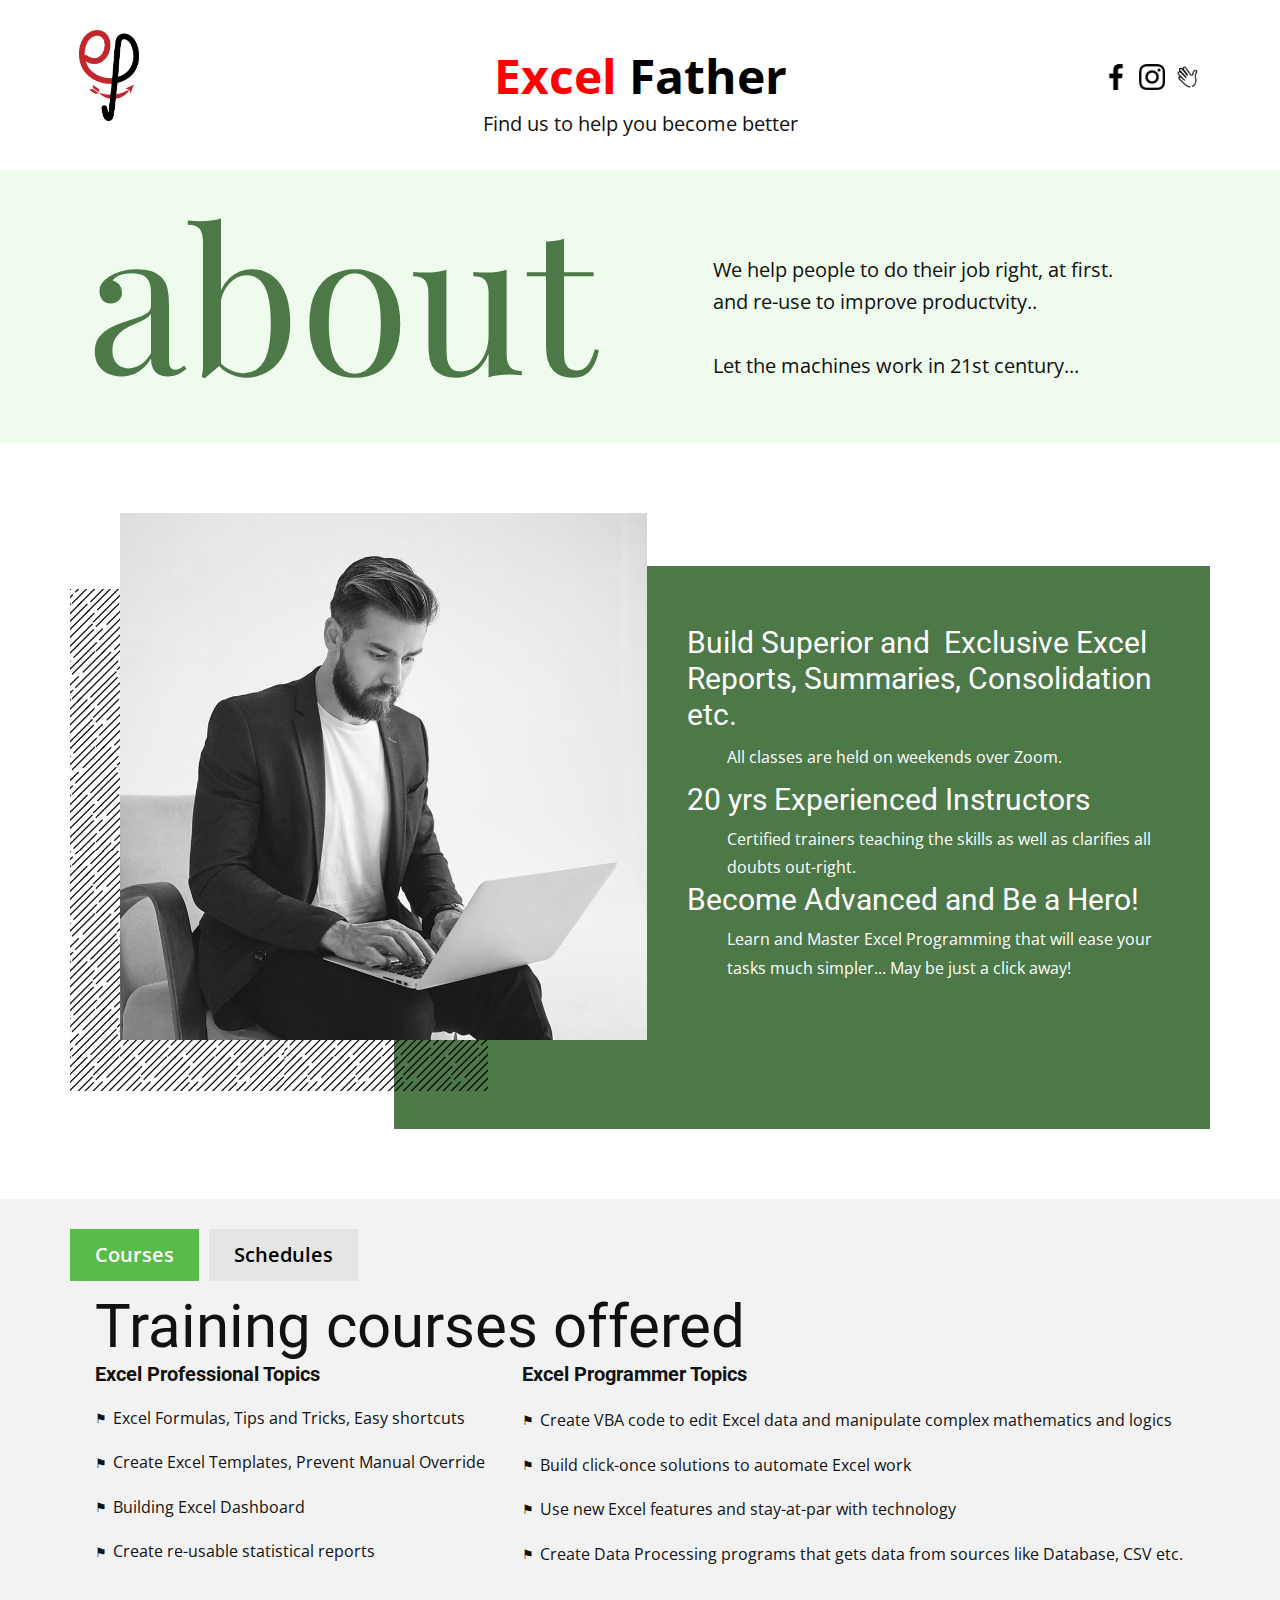
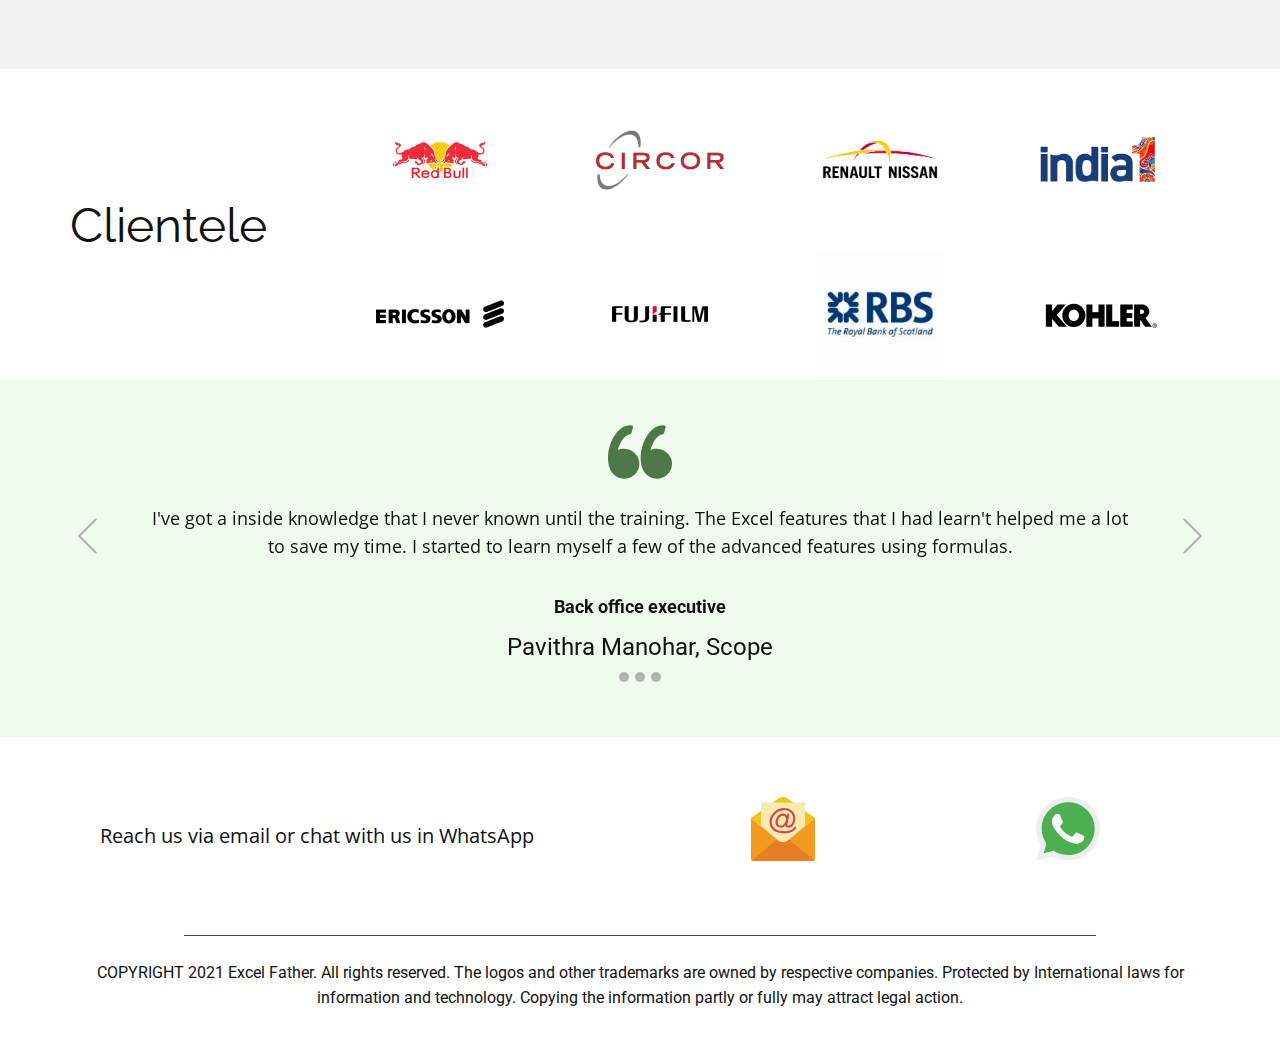
==== commit ec0d5286: "new version" ====
--- a/index.html
+++ b/index.html
@@ -1,18 +1,16 @@
 <!DOCTYPE html>
-<html style="font-size: 16px;" lang="en-IN">
-  <head>
+<html style="font-size: 16px;" lang="en-IN"><head>
     <meta name="viewport" content="width=device-width, initial-scale=1.0">
     <meta charset="utf-8">
     <meta name="keywords" content="Excel Father">
     <meta name="description" content="">
-    <meta name="page_type" content="np-template-header-footer-from-plugin">
     <title>Home</title>
-    <link rel="stylesheet" href="scripts/page.css" media="screen">
-<link rel="stylesheet" href="scripts/Home.css" media="screen">
-    <script class="u-script" type="text/javascript" src="scripts/jquery.js" defer=""></script>
-    <script class="u-script" type="text/javascript" src="scripts/page.js" defer=""></script>
-    <link rel="icon" href="images/favicon1.png">
-    <link id="u-theme-google-font" rel="stylesheet" href="https://fonts.googleapis.com/css?family=Roboto:100,100i,300,300i,400,400i,500,500i,700,700i,900,900i|Open+Sans:300,300i,400,400i,600,600i,700,700i,800,800i">
+    <link rel="stylesheet" href="nicepage.css" media="screen">
+<link rel="stylesheet" href="Home.css" media="screen">
+    <script class="u-script" type="text/javascript" src="jquery.js" defer=""></script>
+    <script class="u-script" type="text/javascript" src="nicepage.js" defer=""></script>
+    <link rel="icon" href="images/favicon2.png">
+    <link id="u-theme-google-font" rel="stylesheet" href="https://fonts.googleapis.com/css?family=Roboto:100,100i,300,300i,400,400i,500,500i,700,700i,900,900i|Open+Sans:300,300i,400,400i,500,500i,600,600i,700,700i,800,800i">
     <link id="u-page-google-font" rel="stylesheet" href="https://fonts.googleapis.com/css?family=Playfair+Display:400,400i,500,500i,600,600i,700,700i,800,800i,900,900i|Raleway:100,100i,200,200i,300,300i,400,400i,500,500i,600,600i,700,700i,800,800i,900,900i|Roboto:100,100i,300,300i,400,400i,500,500i,700,700i,900,900i">
     
     
@@ -25,9 +23,9 @@
 		"@context": "http://schema.org",
 		"@type": "Organization",
 		"name": "Excel Father",
-		"logo": "images/xf1.png",
+		"logo": "images/ef9.png",
 		"sameAs": [
-				"https://www.clubhouse.com/club/microsoft-excel-365"
+				"https://www.clubhouse.com/club/microsoft-excel-solutions"
 		]
 }</script>
     <meta name="theme-color" content="#f15048">
@@ -35,39 +33,35 @@
     <meta property="og:description" content="">
     <meta property="og:type" content="website">
   </head>
-  <body data-home-page="Home.html" data-home-page-title="Home" class="u-body"><header class="u-align-center-sm u-align-center-xs u-clearfix u-header u-white u-header" id="sec-0c37" data-animation-name="" data-animation-duration="0" data-animation-delay="0" data-animation-direction=""><div class="u-clearfix u-sheet u-sheet-1">
-        <a href="https://excelfather.in" class="u-image u-logo u-image-1" data-image-width="800" data-image-height="800" title="EF">
-          <img src="images/xf1.png" class="u-logo-image u-logo-image-1">
+  <body data-home-page="Home.html" data-home-page-title="Home" class="u-body u-xl-mode" data-lang="en"><header class="u-align-center u-clearfix u-header u-white u-header" id="sec-0c37" data-animation-name="" data-animation-duration="0" data-animation-delay="0" data-animation-direction=""><div class="u-clearfix u-sheet u-sheet-1">
+        <a href="https://excelfather.in" class="u-image u-logo u-image-1" data-image-width="871" data-image-height="1320" title="EF">
+          <img src="images/ef9.png" class="u-logo-image u-logo-image-1">
         </a>
+        <p class="u-align-center u-text u-text-custom-color-3 u-text-default u-text-1">
+          <span style="font-size: 3rem;">Excel <span class="u-text-black">Father</span>
+          </span>
+          <span style="font-size: 1rem;">
+            <span style="font-weight: 700;"></span>
+          </span>
+        </p>
         <div class="u-social-icons u-spacing-10 u-social-icons-1">
-          <a class="u-social-url" title="facebook" target="_blank" href=""><span class="u-icon u-social-facebook u-social-icon u-icon-1"><svg class="u-svg-link" preserveAspectRatio="xMidYMin slice" viewBox="0 0 112 112" style=""><use xmlns:xlink="http://www.w3.org/1999/xlink" xlink:href="#svg-3eb8"></use></svg><svg class="u-svg-content" viewBox="0 0 112 112" x="0" y="0" id="svg-3eb8"><circle fill="currentColor" cx="56.1" cy="56.1" r="55"></circle><path fill="#FFFFFF" d="M73.5,31.6h-9.1c-1.4,0-3.6,0.8-3.6,3.9v8.5h12.6L72,58.3H60.8v40.8H43.9V58.3h-8V43.9h8v-9.2
-            c0-6.7,3.1-17,17-17h12.5v13.9H73.5z"></path></svg></span>
-          </a>
-          <a class="u-social-url" title="instagram" target="_blank" href=""><span class="u-icon u-social-icon u-social-instagram u-icon-2"><svg class="u-svg-link" preserveAspectRatio="xMidYMin slice" viewBox="0 0 112 112" style=""><use xmlns:xlink="http://www.w3.org/1999/xlink" xlink:href="#svg-d5d4"></use></svg><svg class="u-svg-content" viewBox="0 0 112 112" x="0" y="0" id="svg-d5d4"><circle fill="currentColor" cx="56.1" cy="56.1" r="55"></circle><path fill="#FFFFFF" d="M55.9,38.2c-9.9,0-17.9,8-17.9,17.9C38,66,46,74,55.9,74c9.9,0,17.9-8,17.9-17.9C73.8,46.2,65.8,38.2,55.9,38.2
-            z M55.9,66.4c-5.7,0-10.3-4.6-10.3-10.3c-0.1-5.7,4.6-10.3,10.3-10.3c5.7,0,10.3,4.6,10.3,10.3C66.2,61.8,61.6,66.4,55.9,66.4z"></path><path fill="#FFFFFF" d="M74.3,33.5c-2.3,0-4.2,1.9-4.2,4.2s1.9,4.2,4.2,4.2s4.2-1.9,4.2-4.2S76.6,33.5,74.3,33.5z"></path><path fill="#FFFFFF" d="M73.1,21.3H38.6c-9.7,0-17.5,7.9-17.5,17.5v34.5c0,9.7,7.9,17.6,17.5,17.6h34.5c9.7,0,17.5-7.9,17.5-17.5V38.8
-            C90.6,29.1,82.7,21.3,73.1,21.3z M83,73.3c0,5.5-4.5,9.9-9.9,9.9H38.6c-5.5,0-9.9-4.5-9.9-9.9V38.8c0-5.5,4.5-9.9,9.9-9.9h34.5
-            c5.5,0,9.9,4.5,9.9,9.9V73.3z"></path></svg></span>
-          </a>
-          <a class="u-social-url" target="_blank" title="Custom" href="https://www.clubhouse.com/club/microsoft-excel-365"><span class="u-file-icon u-icon u-social-custom u-social-icon u-icon-3"><img src="images/clubhouse.png" alt=""></span>
-          </a>
-        </div>
-        <h1 class="u-align-center u-custom-font u-font-raleway u-text u-text-default u-text-1">
-          <span class="u-text-palette-1-base">
-            <span class="u-text-custom-color-3">eXcel</span>
-            <span class="u-text-custom-color-3"></span>
-          </span>
-          <span class="u-text-black">Father</span>
-        </h1>
-        <p class="u-align-center u-large-text u-text u-text-default u-text-variant u-text-2">Giving you the x-factor, that you need</p>
+          <a class="u-social-url" title="facebook" target="_blank" href=""><span class="u-file-icon u-icon u-social-facebook u-social-icon u-icon-1"><img src="images/20837.png" alt=""></span>
+          </a>
+          <a class="u-social-url" title="instagram" target="_blank" href=""><span class="u-file-icon u-icon u-social-icon u-social-instagram u-icon-2"><img src="images/1384031.png" alt=""></span>
+          </a>
+          <a class="u-social-url" target="_blank" data-type="Custom" title="Custom" href="https://www.clubhouse.com/club/microsoft-excel-solutions"><span class="u-file-icon u-icon u-social-custom u-social-icon u-icon-3"><img src="images/clubhouse-3395784-2853373.webp" alt=""></span>
+          </a>
+        </div>
+        <p class="u-align-center u-large-text u-text u-text-default u-text-variant u-text-2">Find us to help you become better</p>
       </div></header>
-    <section class="u-clearfix u-palette-1-light-3 u-section-1" id="carousel_6514">
+    <section class="u-clearfix u-palette-4-light-3 u-section-1" id="carousel_6514">
       <div class="u-clearfix u-sheet u-valign-middle u-sheet-1">
         <div class="u-clearfix u-expanded-width u-layout-wrap u-layout-wrap-1">
           <div class="u-layout">
             <div class="u-layout-row">
-              <div class="u-align-left u-container-style u-layout-cell u-palette-1-light-3 u-size-60 u-layout-cell-1">
+              <div class="u-align-left u-container-style u-layout-cell u-shape-rectangle u-size-60 u-layout-cell-1">
                 <div class="u-container-layout u-container-layout-1">
-                  <h4 class="u-custom-font u-font-playfair-display u-text u-text-palette-2-base u-text-1">about</h4>
+                  <h4 class="u-custom-font u-font-playfair-display u-text u-text-palette-4-dark-2 u-text-1">about</h4>
                   <p class="u-text u-text-2">We help people to do their job right, at first.&nbsp;<br>and re-use to improve productvity..<br>
                     <br>Let the machines work in 21st century...
                   </p>
@@ -78,43 +72,35 @@
         </div>
       </div>
     </section>
-    <section class="u-align-center-xs u-align-right-md u-align-right-sm u-clearfix u-valign-top-sm u-valign-top-xs u-white u-section-2" id="carousel_8b94">
+    <section class="u-clearfix u-section-2" id="carousel_087f">
+      <div class="u-clearfix u-sheet u-valign-middle-sm u-valign-middle-xl u-valign-middle-xs u-sheet-1">
+        <div class="u-expanded-width-xs u-palette-4-dark-2 u-shape u-shape-rectangle u-shape-1"></div>
+        <img src="images/aa49e5bbcb321c65e1d4ba4d4afa599b.png" alt="" class="u-image u-image-default u-image-1" data-image-width="817" data-image-height="799">
+        <img src="images/bnbnbnbnnnnnnn.jpg" alt="" class="u-image u-image-default u-image-2" data-image-width="1200" data-image-height="943">
+        <div class="u-container-style u-expanded-width-xs u-group u-group-1">
+          <div class="u-container-layout u-valign-top-sm u-valign-top-xs u-container-layout-1">
+            <h3 class="u-text u-text-body-alt-color u-text-1"> Build Superior and&nbsp; Exclusive Excel Reports, Summaries, Consolidation etc.</h3>
+            <p class="u-text u-text-body-alt-color u-text-2"><b></b>All classes are held on weekends over Zoom.
+            </p>
+            <h5 class="u-text u-text-body-alt-color u-text-3">20 yrs Experienced Instructors</h5>
+            <p class="u-text u-text-body-alt-color u-text-4"><b></b>Certified trainers teaching the skills as well as clarifies all doubts out-right.
+            </p>
+            <h5 class="u-text u-text-body-alt-color u-text-5"> Become Advanced and Be a Hero!</h5>
+            <p class="u-text u-text-body-alt-color u-text-6"><b></b>Learn and Master Excel Programming that will ease your tasks much simpler... May be just a click away!
+            </p>
+          </div>
+        </div>
+      </div>
+    </section>
+    <section class="u-align-center u-clearfix u-grey-5 u-section-3" id="sec-6562">
       <div class="u-clearfix u-sheet u-sheet-1">
-        <img class="u-absolute-hcenter-xs u-expanded-height-lg u-expanded-height-md u-expanded-height-sm u-expanded-height-xs u-hidden-sm u-hidden-xs u-image u-image-contain u-image-1" src="images/ladyleft.png" data-image-width="352" data-image-height="720">
-        <div class="u-align-center-lg u-align-right-md u-align-right-sm u-align-right-xs u-list u-list-1">
-          <div class="u-align-right-md u-align-right-sm u-align-right-xs u-repeater u-repeater-1">
-            <div class="u-container-style u-list-item u-radius-20 u-repeater-item u-shape-round u-white u-list-item-1">
-              <div class="u-container-layout u-similar-container u-valign-middle u-container-layout-1">
-                <h5 class="u-text u-text-1">Build Superior and&nbsp; Exclusive Excel Reports, Summaries, Consolidation etc.</h5>
-                <p class="u-text u-text-2">All classes are held on weekends over Zoom.</p>
-              </div>
-            </div>
-            <div class="u-container-style u-list-item u-radius-20 u-repeater-item u-shape-round u-white u-list-item-2">
-              <div class="u-container-layout u-similar-container u-valign-middle u-container-layout-2">
-                <h5 class="u-text u-text-3">20 yrs Experienced Instructors</h5>
-                <p class="u-text u-text-4">Certified trainers teaching the skills as well as clarifies all doubts out-right.</p>
-              </div>
-            </div>
-            <div class="u-container-style u-list-item u-radius-20 u-repeater-item u-shape-round u-white u-list-item-3">
-              <div class="u-container-layout u-similar-container u-valign-middle u-container-layout-3">
-                <h5 class="u-text u-text-5">Become Advanced and Be a Hero!</h5>
-                <p class="u-text u-text-6">Learn and Master Excel Programming that will ease your tasks much simpler... May be just a click away!</p>
-              </div>
-            </div>
-          </div>
-        </div>
-        <img class="u-absolute-hcenter-xs u-expanded-height-lg u-expanded-height-md u-expanded-height-sm u-expanded-height-xs u-hidden-md u-hidden-sm u-hidden-xs u-image u-image-contain u-image-2" src="images/gmright.png" data-image-width="735" data-image-height="1600">
-      </div>
-    </section>
-    <section class="u-align-center u-clearfix u-grey-5 u-section-3" id="sec-6562">
-      <div class="u-clearfix u-sheet u-valign-middle-xl u-sheet-1">
         <div class="u-tab-links-align-left u-tabs u-tabs-1">
-          <ul class="u-border-2 u-border-palette-1-base u-spacing-10 u-tab-list u-unstyled" role="tablist">
+          <ul class="u-border-2 u-border-palette-4-dark-1 u-spacing-10 u-tab-list u-unstyled" role="tablist">
             <li class="u-tab-item" role="presentation">
-              <a class="active u-active-palette-2-base u-button-style u-grey-10 u-tab-link u-text-active-white u-text-black u-tab-link-1" id="link-tab-0da5" href="#tab-0da5" role="tab" aria-controls="tab-0da5" aria-selected="true">Courses</a>
+              <a class="active u-active-palette-4-base u-button-style u-grey-10 u-tab-link u-text-active-white u-text-black u-tab-link-1" id="link-tab-0da5" href="#tab-0da5" role="tab" aria-controls="tab-0da5" aria-selected="true">Courses</a>
             </li>
             <li class="u-tab-item" role="presentation">
-              <a class="u-active-palette-2-base u-button-style u-grey-10 u-tab-link u-text-active-white u-text-black u-tab-link-2" id="link-tab-14b7" href="#tab-14b7" role="tab" aria-controls="tab-14b7" aria-selected="false">Schedules</a>
+              <a class="u-active-palette-4-base u-button-style u-grey-10 u-tab-link u-text-active-white u-text-black u-tab-link-2" id="link-tab-14b7" href="#tab-14b7" role="tab" aria-controls="tab-14b7" aria-selected="false">Schedules</a>
             </li>
           </ul>
           <div class="u-tab-content">
@@ -122,62 +108,49 @@
               <div class="u-container-layout u-container-layout-1">
                 <h4 class="u-text u-text-default u-text-1">Training courses offered</h4>
                 <h5 class="u-text u-text-2">Excel Professional Topics</h5>
-                <ul class="u-custom-list u-text u-text-3">
-                  <li>
-                    <div class="u-list-icon u-list-icon-1">
-                      <svg class="u-svg-content" viewBox="0 0 54 54" x="0px" y="0px" id="svg-3953"><path style="fill:#DD352E;" d="M8.589,0C5.779,0,3.5,2.279,3.5,5.089V54l18-12l18,12V6c0-3.3,2.7-6,6-6H8.589z"></path><path style="fill:#B02721;" d="M45.41,0.005C42.151,0.054,39.5,2.73,39.5,6v17h11V5.135C50.5,2.315,48.225,0.03,45.41,0.005z"></path></svg>
-                    </div>
-                    <span class="u-text-black"> Excel Formulas, Tips and Tricks, Easy shortcuts</span>
-                  </li>
-                  <li>
-                    <div class="u-list-icon u-list-icon-1">
-                      <svg class="u-svg-content" viewBox="0 0 54 54" x="0px" y="0px" id="svg-3953"><path style="fill:#DD352E;" d="M8.589,0C5.779,0,3.5,2.279,3.5,5.089V54l18-12l18,12V6c0-3.3,2.7-6,6-6H8.589z"></path><path style="fill:#B02721;" d="M45.41,0.005C42.151,0.054,39.5,2.73,39.5,6v17h11V5.135C50.5,2.315,48.225,0.03,45.41,0.005z"></path></svg>
-                    </div>
-                    <span class="u-text-black">Create Excel Templates, Prevent Manual Override</span>
-                  </li>
-                  <li>
-                    <div class="u-list-icon u-list-icon-1">
-                      <svg class="u-svg-content" viewBox="0 0 54 54" x="0px" y="0px" id="svg-3953"><path style="fill:#DD352E;" d="M8.589,0C5.779,0,3.5,2.279,3.5,5.089V54l18-12l18,12V6c0-3.3,2.7-6,6-6H8.589z"></path><path style="fill:#B02721;" d="M45.41,0.005C42.151,0.054,39.5,2.73,39.5,6v17h11V5.135C50.5,2.315,48.225,0.03,45.41,0.005z"></path></svg>
-                    </div>
-                    <span class="u-text-black">Building Excel Dashboard</span>
-                  </li>
-                  <li>
-                    <div class="u-list-icon u-list-icon-1">
-                      <svg class="u-svg-content" viewBox="0 0 54 54" x="0px" y="0px" id="svg-3953"><path style="fill:#DD352E;" d="M8.589,0C5.779,0,3.5,2.279,3.5,5.089V54l18-12l18,12V6c0-3.3,2.7-6,6-6H8.589z"></path><path style="fill:#B02721;" d="M45.41,0.005C42.151,0.054,39.5,2.73,39.5,6v17h11V5.135C50.5,2.315,48.225,0.03,45.41,0.005z"></path></svg>
-                    </div>
-                    <span class="u-text-black">Create re-usable statistical reports</span>
+                <h5 class="u-text u-text-3">Excel Programmer Topics</h5>
+                <ul class="u-custom-list u-text u-text-4">
+                  <li>
+                    <div class="u-list-icon">
+                      <div>⚑</div>
+                    </div> Excel Formulas, Tips and Tricks, Easy shortcuts&nbsp;
+                  </li>
+                  <li>
+                    <div class="u-list-icon">
+                      <div>⚑</div>
+                    </div>Create Excel Templates, Prevent Manual Override&nbsp;
+                  </li>
+                  <li>
+                    <div class="u-list-icon">
+                      <div>⚑</div>
+                    </div>Building Excel Dashboard&nbsp;
+                  </li>
+                  <li>
+                    <div class="u-list-icon">
+                      <div>⚑</div>
+                    </div>Create re-usable statistical reports
                   </li>
                 </ul>
-                <h5 class="u-text u-text-4">Excel Programmer Topics</h5>
                 <ul class="u-custom-list u-text u-text-5">
                   <li>
-                    <div class="u-list-icon u-list-icon-5">
-                      <svg class="u-svg-content" viewBox="0 0 54 54" x="0px" y="0px" id="svg-029b"><path style="fill:#DD352E;" d="M8.589,0C5.779,0,3.5,2.279,3.5,5.089V54l18-12l18,12V6c0-3.3,2.7-6,6-6H8.589z"></path><path style="fill:#B02721;" d="M45.41,0.005C42.151,0.054,39.5,2.73,39.5,6v17h11V5.135C50.5,2.315,48.225,0.03,45.41,0.005z"></path></svg>
-                    </div>
-                  </li>
-                  <li>
-                    <div class="u-list-icon u-list-icon-6">
-                      <svg class="u-svg-content" viewBox="0 0 54 54" x="0px" y="0px" id="svg-029b"><path style="fill:#DD352E;" d="M8.589,0C5.779,0,3.5,2.279,3.5,5.089V54l18-12l18,12V6c0-3.3,2.7-6,6-6H8.589z"></path><path style="fill:#B02721;" d="M45.41,0.005C42.151,0.054,39.5,2.73,39.5,6v17h11V5.135C50.5,2.315,48.225,0.03,45.41,0.005z"></path></svg>
-                    </div>
-                    <span class="u-text-black">Create VBA programs to access the Excel data and manipulate complex mathematics and logics</span>
-                  </li>
-                  <li>
-                    <div class="u-list-icon u-list-icon-7">
-                      <svg class="u-svg-content" viewBox="0 0 54 54" x="0px" y="0px" id="svg-029b"><path style="fill:#DD352E;" d="M8.589,0C5.779,0,3.5,2.279,3.5,5.089V54l18-12l18,12V6c0-3.3,2.7-6,6-6H8.589z"></path><path style="fill:#B02721;" d="M45.41,0.005C42.151,0.054,39.5,2.73,39.5,6v17h11V5.135C50.5,2.315,48.225,0.03,45.41,0.005z"></path></svg>
-                    </div>
-                    <span class="u-text-black">Build click-once solutions to automate Excel work</span>
-                  </li>
-                  <li>
-                    <div class="u-list-icon u-list-icon-8">
-                      <svg class="u-svg-content" viewBox="0 0 54 54" x="0px" y="0px" id="svg-029b"><path style="fill:#DD352E;" d="M8.589,0C5.779,0,3.5,2.279,3.5,5.089V54l18-12l18,12V6c0-3.3,2.7-6,6-6H8.589z"></path><path style="fill:#B02721;" d="M45.41,0.005C42.151,0.054,39.5,2.73,39.5,6v17h11V5.135C50.5,2.315,48.225,0.03,45.41,0.005z"></path></svg>
-                    </div>
-                    <span class="u-text-black">Use new Excel features and stay-at-par with technology</span>
-                  </li>
-                  <li>
-                    <div class="u-list-icon u-list-icon-9">
-                      <svg class="u-svg-content" viewBox="0 0 54 54" x="0px" y="0px" id="svg-029b"><path style="fill:#DD352E;" d="M8.589,0C5.779,0,3.5,2.279,3.5,5.089V54l18-12l18,12V6c0-3.3,2.7-6,6-6H8.589z"></path><path style="fill:#B02721;" d="M45.41,0.005C42.151,0.054,39.5,2.73,39.5,6v17h11V5.135C50.5,2.315,48.225,0.03,45.41,0.005z"></path></svg>
-                    </div>
-                    <span class="u-text-black">Create Data Processing programs that reads data from external sources like Database, CSV etc.</span>
+                    <div class="u-list-icon">
+                      <div>⚑</div>
+                    </div> Create VBA code to edit Excel data and manipulate complex mathematics and logics&nbsp;
+                  </li>
+                  <li>
+                    <div class="u-list-icon">
+                      <div>⚑</div>
+                    </div>Build click-once solutions to automate Excel work&nbsp;
+                  </li>
+                  <li>
+                    <div class="u-list-icon">
+                      <div>⚑</div>
+                    </div>Use new Excel features and stay-at-par with technology&nbsp;
+                  </li>
+                  <li>
+                    <div class="u-list-icon">
+                      <div>⚑</div>
+                    </div>Create Data Processing programs that gets data from sources like Database, CSV etc.&nbsp;
                   </li>
                 </ul>
               </div>
@@ -192,38 +165,38 @@
                       <col width="19.7%">
                       <col width="49.2%">
                     </colgroup>
-                    <thead class="u-palette-2-light-1 u-table-header u-table-header-1">
-                      <tr style="height: 46px;">
-                        <th class="u-border-1 u-border-grey-dark-1 u-table-cell">Day</th>
-                        <th class="u-border-1 u-border-grey-dark-1 u-table-cell">Session</th>
-                        <th class="u-border-1 u-border-grey-dark-1 u-table-cell">Time Slot</th>
-                        <th class="u-border-1 u-border-grey-dark-1 u-table-cell u-table-cell-4">Content</th>
+                    <thead class="u-palette-4-light-1 u-table-header u-table-header-1">
+                      <tr style="height: 46px;">
+                        <th class="u-border-1 u-border-palette-4-light-1 u-table-cell">Day</th>
+                        <th class="u-border-1 u-border-palette-4-light-1 u-table-cell">Session</th>
+                        <th class="u-border-1 u-border-palette-4-light-1 u-table-cell">Time Slot</th>
+                        <th class="u-border-1 u-border-palette-4-light-1 u-table-cell u-table-cell-4">Content</th>
                       </tr>
                     </thead>
                     <tbody class="u-table-body">
                       <tr style="height: 46px;">
-                        <td class="u-border-1 u-border-grey-dark-1 u-table-cell">Saturday</td>
-                        <td class="u-border-1 u-border-grey-dark-1 u-table-cell">Forenoon</td>
-                        <td class="u-border-1 u-border-grey-dark-1 u-table-cell">10 am to 1 pm</td>
-                        <td class="u-border-1 u-border-grey-dark-1 u-table-cell">Advanced Excel</td>
-                      </tr>
-                      <tr style="height: 46px;">
-                        <td class="u-border-1 u-border-grey-dark-1 u-table-cell">Saturday</td>
-                        <td class="u-border-1 u-border-grey-dark-1 u-table-cell">Afternoon</td>
-                        <td class="u-border-1 u-border-grey-dark-1 u-table-cell">3 pm to 6 pm</td>
-                        <td class="u-border-1 u-border-grey-dark-1 u-table-cell">Advanced Excel</td>
-                      </tr>
-                      <tr style="height: 46px;">
-                        <td class="u-border-1 u-border-grey-dark-1 u-table-cell">Sunday</td>
-                        <td class="u-border-1 u-border-grey-dark-1 u-table-cell">Forenoon</td>
-                        <td class="u-border-1 u-border-grey-dark-1 u-table-cell">10 am to 1 pm</td>
-                        <td class="u-border-1 u-border-grey-dark-1 u-table-cell">VBA</td>
-                      </tr>
-                      <tr style="height: 46px;">
-                        <td class="u-border-1 u-border-grey-dark-1 u-table-cell">Sunday</td>
-                        <td class="u-border-1 u-border-grey-dark-1 u-table-cell">Afternoon</td>
-                        <td class="u-border-1 u-border-grey-dark-1 u-table-cell">3 pm to 6 pm</td>
-                        <td class="u-border-1 u-border-grey-dark-1 u-table-cell">VBA</td>
+                        <td class="u-border-1 u-border-palette-4-dark-1 u-table-cell">Saturday</td>
+                        <td class="u-border-1 u-border-palette-4-dark-1 u-table-cell">Forenoon</td>
+                        <td class="u-border-1 u-border-palette-4-dark-1 u-table-cell">10 am to 1 pm</td>
+                        <td class="u-border-1 u-border-palette-4-dark-1 u-table-cell">Advanced Excel</td>
+                      </tr>
+                      <tr style="height: 46px;">
+                        <td class="u-border-1 u-border-palette-4-dark-1 u-table-cell">Saturday</td>
+                        <td class="u-border-1 u-border-palette-4-dark-1 u-table-cell">Afternoon</td>
+                        <td class="u-border-1 u-border-palette-4-dark-1 u-table-cell">3 pm to 6 pm</td>
+                        <td class="u-border-1 u-border-palette-4-dark-1 u-table-cell">Advanced Excel</td>
+                      </tr>
+                      <tr style="height: 46px;">
+                        <td class="u-border-1 u-border-palette-4-dark-1 u-table-cell">Sunday</td>
+                        <td class="u-border-1 u-border-palette-4-dark-1 u-table-cell">Forenoon</td>
+                        <td class="u-border-1 u-border-palette-4-dark-1 u-table-cell">10 am to 1 pm</td>
+                        <td class="u-border-1 u-border-palette-4-dark-1 u-table-cell">VBA</td>
+                      </tr>
+                      <tr style="height: 46px;">
+                        <td class="u-border-1 u-border-palette-4-dark-1 u-table-cell">Sunday</td>
+                        <td class="u-border-1 u-border-palette-4-dark-1 u-table-cell">Afternoon</td>
+                        <td class="u-border-1 u-border-palette-4-dark-1 u-table-cell">3 pm to 6 pm</td>
+                        <td class="u-border-1 u-border-palette-4-dark-1 u-table-cell">VBA</td>
                       </tr>
                     </tbody>
                   </table>
@@ -236,7 +209,7 @@
       </div>
     </section>
     <section class="u-align-left u-clearfix u-section-4" id="sec-16e4">
-      <div class="u-clearfix u-sheet u-sheet-1">
+      <div class="u-clearfix u-sheet u-valign-middle u-sheet-1">
         <div class="u-align-center-md u-align-center-sm u-align-center-xs u-expanded-width-sm u-expanded-width-xs u-list u-list-1">
           <div class="u-repeater u-repeater-1">
             <div class="u-container-style u-list-item u-repeater-item">
@@ -285,7 +258,7 @@
         </h1>
       </div>
     </section>
-    <section class="u-align-left u-clearfix u-palette-2-light-3 u-section-5" id="sec-aca5">
+    <section class="u-align-left u-clearfix u-palette-4-light-3 u-section-5" id="sec-aca5">
       <div class="u-clearfix u-sheet u-sheet-1">
         <div id="carousel-82ff" data-interval="5000" data-u-ride="carousel" class="u-carousel u-slider u-slider-1">
           <ol class="u-absolute-hcenter u-carousel-indicators u-carousel-indicators-1">
@@ -295,7 +268,7 @@
           </ol>
           <div class="u-carousel-inner" role="listbox">
             <div class="u-active u-carousel-item u-container-style u-slide">
-              <div class="u-container-layout u-valign-middle u-container-layout-1"><span class="u-icon u-icon-circle u-text-palette-2-base u-icon-1">
+              <div class="u-container-layout u-valign-middle u-container-layout-1"><span class="u-icon u-icon-circle u-text-palette-4-dark-2 u-icon-1">
               <svg class="u-svg-link" preserveAspectRatio="xMidYMin slice" viewBox="0 0 95.333 95.332" style=""><use xmlns:xlink="http://www.w3.org/1999/xlink" xlink:href="#svg-3f56"></use></svg>
               <svg class="u-svg-content" viewBox="0 0 95.333 95.332" x="0px" y="0px" id="svg-3f56" style="enable-background:new 0 0 95.333 95.332;"><g><g><path d="M30.512,43.939c-2.348-0.676-4.696-1.019-6.98-1.019c-3.527,0-6.47,0.806-8.752,1.793    c2.2-8.054,7.485-21.951,18.013-23.516c0.975-0.145,1.774-0.85,2.04-1.799l2.301-8.23c0.194-0.696,0.079-1.441-0.318-2.045    s-1.035-1.007-1.75-1.105c-0.777-0.106-1.569-0.16-2.354-0.16c-12.637,0-25.152,13.19-30.433,32.076    c-3.1,11.08-4.009,27.738,3.627,38.223c4.273,5.867,10.507,9,18.529,9.313c0.033,0.001,0.065,0.002,0.098,0.002    c9.898,0,18.675-6.666,21.345-16.209c1.595-5.705,0.874-11.688-2.032-16.851C40.971,49.307,36.236,45.586,30.512,43.939z"></path><path d="M92.471,54.413c-2.875-5.106-7.61-8.827-13.334-10.474c-2.348-0.676-4.696-1.019-6.979-1.019    c-3.527,0-6.471,0.806-8.753,1.793c2.2-8.054,7.485-21.951,18.014-23.516c0.975-0.145,1.773-0.85,2.04-1.799l2.301-8.23    c0.194-0.696,0.079-1.441-0.318-2.045c-0.396-0.604-1.034-1.007-1.75-1.105c-0.776-0.106-1.568-0.16-2.354-0.16    c-12.637,0-25.152,13.19-30.434,32.076c-3.099,11.08-4.008,27.738,3.629,38.225c4.272,5.866,10.507,9,18.528,9.312    c0.033,0.001,0.065,0.002,0.099,0.002c9.897,0,18.675-6.666,21.345-16.209C96.098,65.559,95.376,59.575,92.471,54.413z"></path>
 </g>
@@ -308,7 +281,7 @@
               </div>
             </div>
             <div class="u-align-center-lg u-align-center-md u-align-center-xl u-carousel-item u-container-style u-slide">
-              <div class="u-container-layout u-container-layout-2"><span class="u-icon u-icon-circle u-text-palette-2-base u-icon-2">
+              <div class="u-container-layout u-container-layout-2"><span class="u-icon u-icon-circle u-text-palette-4-dark-2 u-icon-2">
               <svg class="u-svg-link" preserveAspectRatio="xMidYMin slice" viewBox="0 0 95.333 95.332" style=""><use xmlns:xlink="http://www.w3.org/1999/xlink" xlink:href="#svg-661b"></use></svg>
               <svg class="u-svg-content" viewBox="0 0 95.333 95.332" x="0px" y="0px" id="svg-661b" style="enable-background:new 0 0 95.333 95.332;"><g><g><path d="M30.512,43.939c-2.348-0.676-4.696-1.019-6.98-1.019c-3.527,0-6.47,0.806-8.752,1.793    c2.2-8.054,7.485-21.951,18.013-23.516c0.975-0.145,1.774-0.85,2.04-1.799l2.301-8.23c0.194-0.696,0.079-1.441-0.318-2.045    s-1.035-1.007-1.75-1.105c-0.777-0.106-1.569-0.16-2.354-0.16c-12.637,0-25.152,13.19-30.433,32.076    c-3.1,11.08-4.009,27.738,3.627,38.223c4.273,5.867,10.507,9,18.529,9.313c0.033,0.001,0.065,0.002,0.098,0.002    c9.898,0,18.675-6.666,21.345-16.209c1.595-5.705,0.874-11.688-2.032-16.851C40.971,49.307,36.236,45.586,30.512,43.939z"></path><path d="M92.471,54.413c-2.875-5.106-7.61-8.827-13.334-10.474c-2.348-0.676-4.696-1.019-6.979-1.019    c-3.527,0-6.471,0.806-8.753,1.793c2.2-8.054,7.485-21.951,18.014-23.516c0.975-0.145,1.773-0.85,2.04-1.799l2.301-8.23    c0.194-0.696,0.079-1.441-0.318-2.045c-0.396-0.604-1.034-1.007-1.75-1.105c-0.776-0.106-1.568-0.16-2.354-0.16    c-12.637,0-25.152,13.19-30.434,32.076c-3.099,11.08-4.008,27.738,3.629,38.225c4.272,5.866,10.507,9,18.528,9.312    c0.033,0.001,0.065,0.002,0.099,0.002c9.897,0,18.675-6.666,21.345-16.209C96.098,65.559,95.376,59.575,92.471,54.413z"></path>
 </g>
@@ -321,7 +294,7 @@
               </div>
             </div>
             <div class="u-carousel-item u-container-style u-slide">
-              <div class="u-container-layout u-valign-middle u-container-layout-3"><span class="u-icon u-icon-circle u-text-palette-2-base u-icon-3">
+              <div class="u-container-layout u-valign-middle u-container-layout-3"><span class="u-icon u-icon-circle u-text-palette-4-dark-2 u-icon-3">
               <svg class="u-svg-link" preserveAspectRatio="xMidYMin slice" viewBox="0 0 95.333 95.332" style=""><use xmlns:xlink="http://www.w3.org/1999/xlink" xlink:href="#svg-d0f0"></use></svg>
               <svg class="u-svg-content" viewBox="0 0 95.333 95.332" x="0px" y="0px" id="svg-d0f0" style="enable-background:new 0 0 95.333 95.332;"><g><g><path d="M30.512,43.939c-2.348-0.676-4.696-1.019-6.98-1.019c-3.527,0-6.47,0.806-8.752,1.793    c2.2-8.054,7.485-21.951,18.013-23.516c0.975-0.145,1.774-0.85,2.04-1.799l2.301-8.23c0.194-0.696,0.079-1.441-0.318-2.045    s-1.035-1.007-1.75-1.105c-0.777-0.106-1.569-0.16-2.354-0.16c-12.637,0-25.152,13.19-30.433,32.076    c-3.1,11.08-4.009,27.738,3.627,38.223c4.273,5.867,10.507,9,18.529,9.313c0.033,0.001,0.065,0.002,0.098,0.002    c9.898,0,18.675-6.666,21.345-16.209c1.595-5.705,0.874-11.688-2.032-16.851C40.971,49.307,36.236,45.586,30.512,43.939z"></path><path d="M92.471,54.413c-2.875-5.106-7.61-8.827-13.334-10.474c-2.348-0.676-4.696-1.019-6.979-1.019    c-3.527,0-6.471,0.806-8.753,1.793c2.2-8.054,7.485-21.951,18.014-23.516c0.975-0.145,1.773-0.85,2.04-1.799l2.301-8.23    c0.194-0.696,0.079-1.441-0.318-2.045c-0.396-0.604-1.034-1.007-1.75-1.105c-0.776-0.106-1.568-0.16-2.354-0.16    c-12.637,0-25.152,13.19-30.434,32.076c-3.099,11.08-4.008,27.738,3.629,38.225c4.272,5.866,10.507,9,18.528,9.312    c0.033,0.001,0.065,0.002,0.099,0.002c9.897,0,18.675-6.666,21.345-16.209C96.098,65.559,95.376,59.575,92.471,54.413z"></path>
 </g>
@@ -379,10 +352,11 @@
     
     
     <footer class="u-clearfix u-footer u-white" id="sec-7c1b"><div class="u-clearfix u-sheet u-sheet-1">
+        <div class="u-align-center u-border-1 u-border-grey-dark-1 u-line u-line-horizontal u-line-1"></div>
         <p class="u-align-center u-custom-font u-font-roboto u-text u-text-1">COPYRIGHT 2021 Excel Father. All rights reserved. The logos and other trademarks are owned by respective companies. Protected by International laws for information and technology. Copying the information partly or fully may attract legal action.</p>
-      </div></footer><span style="height: 64px; width: 64px; margin-left: 0px; margin-right: auto; margin-top: 0px; background-image: none; right: 20px; bottom: 20px" class="u-back-to-top u-hidden-md u-hidden-sm u-hidden-xs u-icon u-icon-rounded u-opacity u-opacity-85 u-palette-1-base u-spacing-10" data-href="#">
+      </div></footer><span style="height: 64px; width: 64px; margin-left: 0px; margin-right: auto; margin-top: 0px; right: 20px; bottom: 20px; padding: 10px;" class="u-back-to-top u-border-2 u-border-palette-4-base u-hidden-md u-hidden-sm u-hidden-xs u-icon u-icon-circle u-opacity u-opacity-85 u-spacing-10" data-href="#">
         <svg class="u-svg-link" preserveAspectRatio="xMidYMin slice" viewBox="0 0 551.13 551.13"><use xmlns:xlink="http://www.w3.org/1999/xlink" xlink:href="#svg-1d98"></use></svg>
         <svg class="u-svg-content" enable-background="new 0 0 551.13 551.13" viewBox="0 0 551.13 551.13" xmlns="http://www.w3.org/2000/svg" id="svg-1d98"><path d="m275.565 189.451 223.897 223.897h51.668l-275.565-275.565-275.565 275.565h51.668z"></path></svg>
     </span>
-  </body>
-</html>+  
+</body></html>--- a/nicepage.css
+++ b/nicepage.css
@@ -0,0 +1,38440 @@
+/*begin-commonstyles library*//*!
+ * froala_editor v4.0.6 (https://www.froala.com/wysiwyg-editor)
+ * License https://froala.com/wysiwyg-editor/terms/
+ * Copyright 2014-2021 Froala Labs
+ */
+
+.fr-clearfix::after {
+  clear: both;
+  display: block;
+  content: "";
+  height: 0; }
+
+.fr-hide-by-clipping {
+  position: absolute;
+  width: 1px;
+  height: 1px;
+  padding: 0;
+  margin: -1px;
+  overflow: hidden;
+  clip: rect(0, 0, 0, 0);
+  border: 0; }
+
+.fr-view img.fr-rounded, .fr-view .fr-img-caption.fr-rounded img {
+  border-radius: 10px;
+  -moz-border-radius: 10px;
+  -webkit-border-radius: 10px;
+  -moz-background-clip: padding;
+  -webkit-background-clip: padding-box;
+  background-clip: padding-box; }
+
+.fr-view img.fr-shadow, .fr-view .fr-img-caption.fr-shadow img {
+  -webkit-box-shadow: 10px 10px 5px 0px #cccccc;
+  -moz-box-shadow: 10px 10px 5px 0px #cccccc;
+  box-shadow: 10px 10px 5px 0px #cccccc; }
+
+.fr-view img.fr-bordered, .fr-view .fr-img-caption.fr-bordered img {
+  border: solid 5px #CCC; }
+
+.fr-view img.fr-bordered {
+  -webkit-box-sizing: content-box;
+  -moz-box-sizing: content-box;
+  box-sizing: content-box; }
+
+.fr-view .fr-img-caption.fr-bordered img {
+  -webkit-box-sizing: border-box;
+  -moz-box-sizing: border-box;
+  box-sizing: border-box; }
+
+.fr-view {
+  word-wrap: break-word; }
+  .fr-view span[style~="color:"] a {
+    color: inherit; }
+  .fr-view strong {
+    font-weight: 700; }
+  .fr-view table[border='0'] td:not([class]), .fr-view table[border='0'] th:not([class]), .fr-view table[border='0'] td[class=""], .fr-view table[border='0'] th[class=""] {
+    border-width: 0px; }
+  .fr-view table {
+    border: none;
+    border-collapse: collapse;
+    empty-cells: show;
+    max-width: 100%; }
+    .fr-view table td {
+      min-width: 5px; }
+    .fr-view table.fr-dashed-borders td, .fr-view table.fr-dashed-borders th {
+      border-style: dashed; }
+    .fr-view table.fr-alternate-rows tbody tr:nth-child(2n) {
+      background: whitesmoke; }
+    .fr-view table td, .fr-view table th {
+      border: 1px solid #DDD; }
+      .fr-view table td:empty, .fr-view table th:empty {
+        height: 20px; }
+      .fr-view table td.fr-highlighted, .fr-view table th.fr-highlighted {
+        border: 1px double red; }
+      .fr-view table td.fr-thick, .fr-view table th.fr-thick {
+        border-width: 2px; }
+    .fr-view table th {
+      background: #ececec; }
+  .fr-view hr {
+    clear: both;
+    user-select: none;
+    -o-user-select: none;
+    -moz-user-select: none;
+    -khtml-user-select: none;
+    -webkit-user-select: none;
+    -ms-user-select: none;
+    break-after: always;
+    page-break-after: always; }
+  .fr-view .fr-file {
+    position: relative; }
+    .fr-view .fr-file::after {
+      position: relative;
+      content: "\1F4CE";
+      font-weight: normal; }
+  .fr-view pre {
+    white-space: pre-wrap;
+    word-wrap: break-word;
+    overflow: visible; }
+/*  .fr-view[dir="rtl"] blockquote {
+    border-left: none;
+    border-right: solid 2px #5E35B1;
+    margin-right: 0;
+    padding-right: 5px;
+    padding-left: 0; }
+    .fr-view[dir="rtl"] blockquote blockquote {
+      border-color: #00BCD4; }
+      .fr-view[dir="rtl"] blockquote blockquote blockquote {
+        border-color: #43A047; }
+  .fr-view blockquote {
+    border-left: solid 2px #5E35B1;
+    margin-left: 0;
+    padding-left: 5px;
+    color: #5E35B1; }
+    .fr-view blockquote blockquote {
+      border-color: #00BCD4;
+      color: #00BCD4; }
+      .fr-view blockquote blockquote blockquote {
+        border-color: #43A047;
+        color: #43A047; } */
+  .fr-view span.fr-emoticon {
+    font-weight: normal;
+    font-family: "Apple Color Emoji","Segoe UI Emoji","NotoColorEmoji","Segoe UI Symbol","Android Emoji","EmojiSymbols";
+    display: inline;
+    line-height: 0; }
+    .fr-view span.fr-emoticon.fr-emoticon-img {
+      background-repeat: no-repeat !important;
+      font-size: inherit;
+      height: 1em;
+      width: 1em;
+      min-height: 20px;
+      min-width: 20px;
+      display: inline-block;
+      margin: -.1em .1em .1em;
+      line-height: 1;
+      vertical-align: middle; }
+  .fr-view .fr-text-gray {
+    color: #AAA !important; }
+  .fr-view .fr-text-bordered {
+    border-top: solid 1px #222;
+    border-bottom: solid 1px #222;
+    padding: 10px 0; }
+  .fr-view .fr-text-spaced {
+    letter-spacing: 1px; }
+  .fr-view .fr-text-uppercase {
+    text-transform: uppercase; }
+  .fr-view .fr-class-highlighted {
+    background-color: #ffff00; }
+  .fr-view .fr-class-code {
+    border-color: #cccccc;
+    border-radius: 2px;
+    -moz-border-radius: 2px;
+    -webkit-border-radius: 2px;
+    -moz-background-clip: padding;
+    -webkit-background-clip: padding-box;
+    background-clip: padding-box;
+    background: #f5f5f5;
+    padding: 10px;
+    font-family: "Courier New", Courier, monospace; }
+  .fr-view .fr-class-transparency {
+    opacity: 0.5; }
+  .fr-view img {
+    position: relative;
+    max-width: 100%; }
+    .fr-view img.fr-dib {
+      margin: 10px auto;
+      display: block;
+      float: none;
+      vertical-align: top; }
+      .fr-view img.fr-dib.fr-fil {
+        margin-left: 0;
+        text-align: left; }
+      .fr-view img.fr-dib.fr-fir {
+        margin-right: 0;
+        text-align: right; }
+    .fr-view img.fr-dii {
+      display: inline-block;
+      float: none;
+      vertical-align: bottom;
+      margin-left: 5px;
+      margin-right: 5px;
+      max-width: calc(100% - (2 * 5px)); }
+      .fr-view img.fr-dii.fr-fil {
+        float: left;
+        margin: 10px 15px 10px 0;
+        max-width: calc(100% - 5px); }
+      .fr-view img.fr-dii.fr-fir {
+        float: right;
+        margin: 10px 0 10px 15px;
+        max-width: calc(100% - 5px); }
+  .fr-view span.fr-img-caption {
+    position: relative;
+    max-width: 100%; }
+    .fr-view span.fr-img-caption.fr-dib {
+      margin: 5px auto;
+      display: block;
+      float: none;
+      vertical-align: top; }
+      .fr-view span.fr-img-caption.fr-dib.fr-fil {
+        margin-left: 0;
+        text-align: left; }
+      .fr-view span.fr-img-caption.fr-dib.fr-fir {
+        margin-right: 0;
+        text-align: right; }
+    .fr-view span.fr-img-caption.fr-dii {
+      display: inline-block;
+      float: none;
+      vertical-align: bottom;
+      margin-left: 5px;
+      margin-right: 5px;
+      max-width: calc(100% - (2 * 5px)); }
+      .fr-view span.fr-img-caption.fr-dii.fr-fil {
+        float: left;
+        margin: 5px 5px 5px 0;
+        max-width: calc(100% - 5px); }
+      .fr-view span.fr-img-caption.fr-dii.fr-fir {
+        float: right;
+        margin: 5px 0 5px 5px;
+        max-width: calc(100% - 5px); }
+  .fr-view .fr-video {
+    text-align: center;
+    position: relative; }
+    .fr-view .fr-video.fr-rv {
+      padding-bottom: 56.25%;
+      padding-top: 30px;
+      height: 0;
+      overflow: hidden; }
+      .fr-view .fr-video.fr-rv > iframe, .fr-view .fr-video.fr-rv object, .fr-view .fr-video.fr-rv embed {
+        position: absolute !important;
+        top: 0;
+        left: 0;
+        width: 100%;
+        height: 100%; }
+    .fr-view .fr-video > * {
+      -webkit-box-sizing: content-box;
+      -moz-box-sizing: content-box;
+      box-sizing: content-box;
+      max-width: 100%;
+      border: none; }
+    .fr-view .fr-video.fr-dvb {
+      display: block;
+      clear: both; }
+      .fr-view .fr-video.fr-dvb.fr-fvl {
+        text-align: left; }
+      .fr-view .fr-video.fr-dvb.fr-fvr {
+        text-align: right; }
+    .fr-view .fr-video.fr-dvi {
+      display: inline-block; }
+      .fr-view .fr-video.fr-dvi.fr-fvl {
+        float: left; }
+      .fr-view .fr-video.fr-dvi.fr-fvr {
+        float: right; }
+  .fr-view a.fr-strong {
+    font-weight: 700; }
+  .fr-view a.fr-green {
+    color: green; }
+  .fr-view .fr-img-caption {
+    text-align: center; }
+    .fr-view .fr-img-caption .fr-img-wrap {
+      padding: 0;
+      margin: auto;
+      text-align: center;
+      width: 100%; }
+      .fr-view .fr-img-caption .fr-img-wrap a {
+        display: block; }
+      .fr-view .fr-img-caption .fr-img-wrap img {
+        display: block;
+        margin: auto;
+        width: 100%; }
+      .fr-view .fr-img-caption .fr-img-wrap > span {
+        margin: auto;
+        display: block;
+        padding: 5px 5px 10px;
+        font-size: 14px;
+        font-weight: initial;
+        -webkit-box-sizing: border-box;
+        -moz-box-sizing: border-box;
+        box-sizing: border-box;
+        -webkit-opacity: 0.9;
+        -moz-opacity: 0.9;
+        opacity: 0.9;
+        -ms-filter: "progid:DXImageTransform.Microsoft.Alpha(Opacity=0)";
+        width: 100%;
+        text-align: center; }
+  .fr-view button.fr-rounded, .fr-view input.fr-rounded, .fr-view textarea.fr-rounded {
+    border-radius: 10px;
+    -moz-border-radius: 10px;
+    -webkit-border-radius: 10px;
+    -moz-background-clip: padding;
+    -webkit-background-clip: padding-box;
+    background-clip: padding-box; }
+  .fr-view button.fr-large, .fr-view input.fr-large, .fr-view textarea.fr-large {
+    font-size: 24px; }
+
+/**
+ * Image style.
+ */
+a.fr-view.fr-strong {
+  font-weight: 700; }
+a.fr-view.fr-green {
+  color: green; }
+
+/**
+ * Link style.
+ */
+img.fr-view {
+  position: relative;
+  max-width: 100%; }
+  img.fr-view.fr-dib {
+    margin: 5px auto;
+    display: block;
+    float: none;
+    vertical-align: top; }
+    img.fr-view.fr-dib.fr-fil {
+      margin-left: 0;
+      text-align: left; }
+    img.fr-view.fr-dib.fr-fir {
+      margin-right: 0;
+      text-align: right; }
+  img.fr-view.fr-dii {
+    display: inline-block;
+    float: none;
+    vertical-align: bottom;
+    margin-left: 5px;
+    margin-right: 5px;
+    max-width: calc(100% - (2 * 5px)); }
+    img.fr-view.fr-dii.fr-fil {
+      float: left;
+      margin: 5px 5px 5px 0;
+      max-width: calc(100% - 5px); }
+    img.fr-view.fr-dii.fr-fir {
+      float: right;
+      margin: 5px 0 5px 5px;
+      max-width: calc(100% - 5px); }
+
+span.fr-img-caption.fr-view {
+  position: relative;
+  max-width: 100%; }
+  span.fr-img-caption.fr-view.fr-dib {
+    margin: 5px auto;
+    display: block;
+    float: none;
+    vertical-align: top; }
+    span.fr-img-caption.fr-view.fr-dib.fr-fil {
+      margin-left: 0;
+      text-align: left; }
+    span.fr-img-caption.fr-view.fr-dib.fr-fir {
+      margin-right: 0;
+      text-align: right; }
+  span.fr-img-caption.fr-view.fr-dii {
+    display: inline-block;
+    float: none;
+    vertical-align: bottom;
+    margin-left: 5px;
+    margin-right: 5px;
+    max-width: calc(100% - (2 * 5px)); }
+    span.fr-img-caption.fr-view.fr-dii.fr-fil {
+      float: left;
+      margin: 5px 5px 5px 0;
+      max-width: calc(100% - 5px); }
+    span.fr-img-caption.fr-view.fr-dii.fr-fir {
+      float: right;
+      margin: 5px 0 5px 5px;
+      max-width: calc(100% - 5px); }
+/*end-commonstyles library*/@charset "UTF-8";
+/*! normalize.css v4.1.1 | MIT License | github.com/necolas/normalize.css */
+html {
+  font-family: sans-serif;
+  -ms-text-size-adjust: 100%;
+  -webkit-text-size-adjust: 100%;
+}
+body {
+  margin: 0;
+}
+article,
+aside,
+details,
+figcaption,
+figure,
+footer,
+header,
+main,
+menu,
+nav,
+section,
+summary {
+  display: block;
+}
+audio,
+canvas,
+progress,
+video {
+  display: inline-block;
+}
+audio:not([controls]) {
+  display: none;
+  height: 0;
+}
+progress {
+  vertical-align: baseline;
+}
+template,
+[hidden] {
+  display: none;
+}
+a {
+  background-color: transparent;
+  -webkit-text-decoration-skip: objects;
+}
+a:active,
+a:hover {
+  outline-width: 0;
+}
+abbr[title] {
+  border-bottom: none;
+  text-decoration: underline;
+}
+b,
+strong {
+  font-weight: inherit;
+  font-weight: bold;
+}
+dfn {
+  font-style: italic;
+}
+h1 {
+  font-size: 2em;
+  margin: 0.67em 0;
+}
+mark {
+  background-color: #ff0;
+  color: #000;
+}
+small {
+  font-size: 80%;
+}
+sub,
+sup {
+  font-size: 75%;
+  line-height: 0;
+  position: relative;
+  vertical-align: baseline;
+}
+sub {
+  bottom: -0.25em;
+}
+sup {
+  top: -0.5em;
+}
+img {
+  border-style: none;
+}
+svg:not(:root) {
+  overflow: hidden;
+}
+code,
+kbd,
+pre,
+samp {
+  font-family: monospace,monospace;
+  font-size: 1em;
+}
+hr {
+  box-sizing: content-box;
+  height: 0;
+  overflow: visible;
+}
+button,
+input,
+optgroup,
+select,
+textarea {
+  color: inherit;
+  font: inherit;
+  margin: 0;
+}
+optgroup {
+  font-weight: 700;
+}
+button,
+input {
+  overflow: visible;
+}
+button,
+select {
+  text-transform: none;
+}
+button,
+html [type="button"],
+[type="reset"],
+[type="submit"] {
+  -webkit-appearance: button;
+}
+button::-moz-focus-inner,
+[type="button"]::-moz-focus-inner,
+[type="reset"]::-moz-focus-inner,
+[type="submit"]::-moz-focus-inner {
+  border-style: none;
+  padding: 0;
+}
+button:-moz-focusring,
+[type="button"]:-moz-focusring,
+[type="reset"]:-moz-focusring,
+[type="submit"]:-moz-focusring {
+  outline: 1px dotted ButtonText;
+}
+fieldset {
+  border: 1px solid silver;
+  margin: 0 2px;
+  padding: 0.35em 0.625em 0.75em;
+}
+legend {
+  box-sizing: border-box;
+  color: inherit;
+  display: table;
+  max-width: 100%;
+  padding: 0;
+  white-space: normal;
+}
+textarea {
+  overflow: auto;
+  outline: none;
+}
+button,
+select,
+input,
+textarea {
+  outline: none;
+}
+[type="checkbox"],
+[type="radio"] {
+  box-sizing: border-box;
+  padding: 0;
+}
+[type="number"]::-webkit-inner-spin-button,
+[type="number"]::-webkit-outer-spin-button {
+  height: auto;
+}
+[type="search"] {
+  -webkit-appearance: textfield;
+  outline-offset: -2px;
+}
+[type="search"]::-webkit-search-cancel-button,
+[type="search"]::-webkit-search-decoration {
+  -webkit-appearance: none;
+}
+::-webkit-input-placeholder {
+  color: inherit;
+  opacity: 0.54;
+}
+::-webkit-file-upload-button {
+  -webkit-appearance: button;
+  font: inherit;
+}
+ul,
+ol {
+  padding-left: 20px;
+}
+/* Fade effect */
+/* Over effect */
+/* Slide effect */
+/* Over and Slide effect */
+/* Flip Left effect */
+/* Flip Right effect */
+/* Flip Top effect */
+/* Flip Bottom effect */
+/* Wobble Left effect */
+/* Wobble Right effect */
+/* Wobble top effect */
+/* Wobble bottom effect */
+/* Zoom and Rotate Effects */
+/* Utility */
+.u-over-slide {
+  position: absolute;
+  left: 0;
+  top: 0;
+  width: 100%;
+  height: 100%;
+}
+.u-background-effect {
+  overflow: hidden;
+}
+.u-background-effect ~ .u-container-layout {
+  cursor: pointer;
+}
+/* Fade effect */
+.u-effect-fade .u-over-slide {
+  opacity: 0;
+  transition: all 500ms ease;
+}
+.u-effect-fade:hover .u-over-slide,
+.u-effect-fade.u-effect-active .u-over-slide {
+  opacity: 1;
+}
+/* Over effect */
+.u-effect-over-left .u-over-slide {
+  transform: translate(-100%, 0);
+  transition: all 500ms ease;
+}
+.u-effect-over-left:hover .u-over-slide,
+.u-effect-over-left.u-effect-active .u-over-slide {
+  transform: translate(0, 0);
+}
+.u-effect-over-right .u-over-slide {
+  transform: translate(100%, 0);
+  transition: all 500ms ease;
+}
+.u-effect-over-right:hover .u-over-slide,
+.u-effect-over-right.u-effect-active .u-over-slide {
+  transform: translate(0, 0);
+}
+.u-effect-over-top .u-over-slide {
+  transform: translate(0, -100%);
+  transition: all 500ms ease;
+}
+.u-effect-over-top:hover .u-over-slide,
+.u-effect-over-top.u-effect-active .u-over-slide {
+  transform: translate(0, 0);
+}
+.u-effect-over-bottom .u-over-slide {
+  transform: translate(0, 100%);
+  transition: all 500ms ease;
+}
+.u-effect-over-bottom:hover .u-over-slide,
+.u-effect-over-bottom.u-effect-active .u-over-slide {
+  transform: translate(0, 0);
+}
+.u-effect-over-topleft .u-over-slide {
+  transform: translate(-100%, -100%);
+  transition: all 500ms ease;
+}
+.u-effect-over-topleft:hover .u-over-slide,
+.u-effect-over-topleft.u-effect-active .u-over-slide {
+  transform: translate(0, 0);
+}
+.u-effect-over-topright .u-over-slide {
+  transform: translate(100%, -100%);
+  transition: all 500ms ease;
+}
+.u-effect-over-topright:hover .u-over-slide,
+.u-effect-over-topright.u-effect-active .u-over-slide {
+  transform: translate(0, 0);
+}
+.u-effect-over-bottomleft .u-over-slide {
+  transform: translate(-100%, 100%);
+  transition: all 500ms ease;
+}
+.u-effect-over-bottomleft:hover .u-over-slide,
+.u-effect-over-bottomleft.u-effect-active .u-over-slide {
+  transform: translate(0, 0);
+}
+.u-effect-over-bottomright .u-over-slide {
+  transform: translate(100%, 100%);
+  transition: all 500ms ease;
+}
+.u-effect-over-bottomright:hover .u-over-slide,
+.u-effect-over-bottomright.u-effect-active .u-over-slide {
+  transform: translate(0, 0);
+}
+/* Slide effect */
+.u-effect-slide-left .u-over-slide {
+  transform: translate(-100%, 0);
+  transition: all 500ms ease;
+}
+.u-effect-slide-left:hover .u-over-slide,
+.u-effect-slide-left.u-effect-active .u-over-slide {
+  transform: translate(0, 0);
+}
+.u-effect-slide-left .u-back-slide {
+  transition: all 500ms ease;
+}
+.u-effect-slide-left:hover .u-back-slide,
+.u-effect-slide-left.u-effect-active .u-back-slide {
+  transform: translate(100%, 0);
+}
+.u-effect-slide-right .u-over-slide {
+  transform: translate(100%, 0);
+  transition: all 500ms ease;
+}
+.u-effect-slide-right:hover .u-over-slide,
+.u-effect-slide-right.u-effect-active .u-over-slide {
+  transform: translate(0, 0);
+}
+.u-effect-slide-right .u-back-slide {
+  transition: all 500ms ease;
+}
+.u-effect-slide-right:hover .u-back-slide,
+.u-effect-slide-right.u-effect-active .u-back-slide {
+  transform: translate(-100%, 0);
+}
+.u-effect-slide-top .u-over-slide {
+  transform: translate(0, -100%);
+  transition: all 500ms ease;
+}
+.u-effect-slide-top:hover .u-over-slide,
+.u-effect-slide-top.u-effect-active .u-over-slide {
+  transform: translate(0, 0);
+}
+.u-effect-slide-top .u-back-slide {
+  transition: all 500ms ease;
+}
+.u-effect-slide-top:hover .u-back-slide,
+.u-effect-slide-top.u-effect-active .u-back-slide {
+  transform: translate(0, 100%);
+}
+.u-effect-slide-bottom .u-over-slide {
+  transform: translate(0, 100%);
+  transition: all 500ms ease;
+}
+.u-effect-slide-bottom:hover .u-over-slide,
+.u-effect-slide-bottom.u-effect-active .u-over-slide {
+  transform: translate(0, 0);
+}
+.u-effect-slide-bottom .u-back-slide {
+  transition: all 500ms ease;
+}
+.u-effect-slide-bottom:hover .u-back-slide,
+.u-effect-slide-bottom.u-effect-active .u-back-slide {
+  transform: translate(0, -100%);
+}
+.u-effect-slide-topleft .u-over-slide {
+  transform: translate(-100%, -100%);
+  transition: all 500ms ease;
+}
+.u-effect-slide-topleft:hover .u-over-slide,
+.u-effect-slide-topleft.u-effect-active .u-over-slide {
+  transform: translate(0, 0);
+}
+.u-effect-slide-topleft .u-back-slide {
+  transition: all 500ms ease;
+}
+.u-effect-slide-topleft:hover .u-back-slide,
+.u-effect-slide-topleft.u-effect-active .u-back-slide {
+  transform: translate(100%, 100%);
+}
+.u-effect-slide-topright .u-over-slide {
+  transform: translate(100%, -100%);
+  transition: all 500ms ease;
+}
+.u-effect-slide-topright:hover .u-over-slide,
+.u-effect-slide-topright.u-effect-active .u-over-slide {
+  transform: translate(0, 0);
+}
+.u-effect-slide-topright .u-back-slide {
+  transition: all 500ms ease;
+}
+.u-effect-slide-topright:hover .u-back-slide,
+.u-effect-slide-topright.u-effect-active .u-back-slide {
+  transform: translate(-100%, 100%);
+}
+.u-effect-slide-bottomleft .u-over-slide {
+  transform: translate(-100%, 100%);
+  transition: all 500ms ease;
+}
+.u-effect-slide-bottomleft:hover .u-over-slide,
+.u-effect-slide-bottomleft.u-effect-active .u-over-slide {
+  transform: translate(0, 0);
+}
+.u-effect-slide-bottomleft .u-back-slide {
+  transition: all 500ms ease;
+}
+.u-effect-slide-bottomleft:hover .u-back-slide,
+.u-effect-slide-bottomleft.u-effect-active .u-back-slide {
+  transform: translate(100%, -100%);
+}
+.u-effect-slide-bottomright .u-over-slide {
+  transform: translate(100%, 100%);
+  transition: all 500ms ease;
+}
+.u-effect-slide-bottomright:hover .u-over-slide,
+.u-effect-slide-bottomright.u-effect-active .u-over-slide {
+  transform: translate(0, 0);
+}
+.u-effect-slide-bottomright .u-back-slide {
+  transition: all 500ms ease;
+}
+.u-effect-slide-bottomright:hover .u-back-slide,
+.u-effect-slide-bottomright.u-effect-active .u-back-slide {
+  transform: translate(-100%, -100%);
+}
+/* Flip */
+.u-effect-flip-left,
+.u-effect-flip-left .u-slidesWrapper {
+  perspective: 300px;
+}
+.u-effect-flip-left .u-over-slide {
+  opacity: 0;
+  transform: rotateY(180deg);
+  transform-origin: center left;
+  transition: transform 500ms ease, transform-origin 500ms ease, opacity 0ms ease 500ms;
+}
+.u-effect-flip-left:hover .u-over-slide,
+.u-effect-flip-left.u-effect-active .u-over-slide {
+  opacity: 1;
+  transform: rotateY(0deg);
+  transition: transform 500ms ease, transform-origin 500ms ease;
+}
+.u-effect-flip-right,
+.u-effect-flip-right .u-slidesWrapper {
+  perspective: 300px;
+}
+.u-effect-flip-right .u-over-slide {
+  opacity: 0;
+  transform: rotateY(-180deg);
+  transform-origin: center right;
+  transition: transform 500ms ease, transform-origin 500ms ease, opacity 0ms ease 500ms;
+}
+.u-effect-flip-right:hover .u-over-slide,
+.u-effect-flip-right.u-effect-active .u-over-slide {
+  opacity: 1;
+  transform: rotateY(0deg);
+  transition: transform 500ms ease, transform-origin 500ms ease;
+}
+.u-effect-flip-top,
+.u-effect-flip-top .u-slidesWrapper {
+  perspective: 300px;
+}
+.u-effect-flip-top .u-over-slide {
+  opacity: 0;
+  transform: rotateX(-180deg);
+  transform-origin: center top;
+  transition: transform 500ms ease, transform-origin 500ms ease, opacity 0ms ease 500ms;
+}
+.u-effect-flip-top:hover .u-over-slide,
+.u-effect-flip-top.u-effect-active .u-over-slide {
+  opacity: 1;
+  transform: rotateX(0deg);
+  transition: transform 500ms ease, transform-origin 500ms ease;
+}
+.u-effect-flip-bottom,
+.u-effect-flip-bottom .u-slidesWrapper {
+  perspective: 300px;
+}
+.u-effect-flip-bottom .u-over-slide {
+  opacity: 0;
+  transform: rotateX(180deg);
+  transform-origin: center bottom;
+  transition: transform 500ms ease, transform-origin 500ms ease, opacity 0ms ease 500ms;
+}
+.u-effect-flip-bottom:hover .u-over-slide,
+.u-effect-flip-bottom.u-effect-active .u-over-slide {
+  opacity: 1;
+  transform: rotateX(0deg);
+  transition: transform 500ms ease, transform-origin 500ms ease;
+}
+/* Wooble */
+.u-effect-wobble-left,
+.u-effect-wobble-left .u-slidesWrapper {
+  perspective: 300px;
+}
+.u-effect-wobble-left .u-over-slide {
+  opacity: 0;
+  transform: rotateY(130deg);
+  transform-origin: center left;
+  transition: transform 500ms ease, transform-origin 500ms ease, opacity 0ms ease 500ms;
+}
+.u-effect-wobble-left:hover .u-over-slide,
+.u-effect-wobble-left.u-effect-active .u-over-slide {
+  opacity: 1;
+  transform: rotateY(0deg);
+  transform-origin: center right;
+  transition: transform 500ms ease, transform-origin 500ms ease;
+}
+.u-effect-wobble-right,
+.u-effect-wobble-right .u-slidesWrapper {
+  perspective: 300px;
+}
+.u-effect-wobble-right .u-over-slide {
+  opacity: 0;
+  transform: rotateY(-130deg);
+  transform-origin: center right;
+  transition: transform 500ms ease, transform-origin 500ms ease, opacity 0ms ease 500ms;
+}
+.u-effect-wobble-right:hover .u-over-slide,
+.u-effect-wobble-right.u-effect-active .u-over-slide {
+  opacity: 1;
+  transform: rotateY(0deg);
+  transform-origin: center left;
+  transition: transform 500ms ease, transform-origin 500ms ease;
+}
+.u-effect-wobble-top,
+.u-effect-wobble-top .u-slidesWrapper {
+  perspective: 300px;
+}
+.u-effect-wobble-top .u-over-slide {
+  opacity: 0;
+  transform: rotateX(-130deg);
+  transform-origin: center top;
+  transition: transform 500ms ease, transform-origin 500ms ease, opacity 0ms ease 500ms;
+}
+.u-effect-wobble-top:hover .u-over-slide,
+.u-effect-wobble-top.u-effect-active .u-over-slide {
+  opacity: 1;
+  transform: rotateX(0deg);
+  transform-origin: center bottom;
+  transition: transform 500ms ease, transform-origin 500ms ease;
+}
+.u-effect-wobble-bottom,
+.u-effect-wobble-bottom .u-slidesWrapper {
+  perspective: 300px;
+}
+.u-effect-wobble-bottom .u-over-slide {
+  opacity: 0;
+  transform: rotateX(130deg);
+  transform-origin: center bottom;
+  transition: transform 500ms ease, transform-origin 500ms ease, opacity 0ms ease 500ms;
+}
+.u-effect-wobble-bottom:hover .u-over-slide,
+.u-effect-wobble-bottom.u-effect-active .u-over-slide {
+  opacity: 1;
+  transform: rotateX(0deg);
+  transform-origin: center top;
+  transition: transform 500ms ease, transform-origin 500ms ease;
+}
+/* Zoom */
+.u-effect-zoom .u-over-slide {
+  transition: transform 500ms ease;
+  transform: scale(0, 0);
+}
+.u-effect-zoom:hover .u-over-slide,
+.u-effect-zoom.u-effect-active .u-over-slide {
+  transform: scale(1, 1);
+}
+.u-effect-hover-zoom .u-back-slide,
+.u-effect-hover-zoom .u-background-effect-image {
+  transition: transform 500ms ease;
+  transform: scale(1);
+}
+.u-effect-hover-zoom:hover .u-back-slide,
+.u-effect-hover-zoom:hover .u-background-effect-image,
+.u-effect-hover-zoom.u-effect-active .u-back-slide,
+.u-effect-hover-zoom.u-effect-active .u-background-effect-image {
+  transform: scale(var(--effect-scale));
+}
+.u-effect-hover-zoomOut .u-back-slide,
+.u-effect-hover-zoomOut .u-background-effect-image {
+  transition: transform 500ms ease;
+  transform: scale(var(--effect-scale));
+}
+.u-effect-hover-zoomOut:hover .u-back-slide,
+.u-effect-hover-zoomOut:hover .u-background-effect-image,
+.u-effect-hover-zoomOut.u-effect-active .u-back-slide,
+.u-effect-hover-zoomOut.u-effect-active .u-background-effect-image {
+  transform: scale(1);
+}
+.u-effect-hover-liftUp > .u-background-effect {
+  overflow: visible;
+}
+.u-effect-hover-liftUp .u-back-slide,
+.u-effect-hover-liftUp .u-background-effect-image {
+  transition: transform 500ms ease;
+  transform: scale(1);
+}
+.u-effect-hover-liftUp:hover .u-back-slide,
+.u-effect-hover-liftUp.u-effect-active .u-back-slide,
+.u-effect-hover-liftUp:hover .u-background-effect-image,
+.u-effect-hover-liftUp.u-effect-active .u-background-effect-image {
+  transform: scale(var(--effect-scale));
+  z-index: 1;
+}
+.u-effect-hover-liftUp:hover > .u-container-layout {
+  z-index: 2;
+}
+.u-effect-zoom-rotate .u-over-slide {
+  transition: transform 500ms ease;
+  transform: rotate(0deg) scale(0, 0);
+}
+.u-effect-zoom-rotate:hover .u-over-slide,
+.u-effect-zoom-rotate.u-effect-active .u-over-slide {
+  transform: rotate(360deg) scale(1, 1);
+}
+.u-effect-zoom-rotateX .u-over-slide {
+  transition: transform 500ms ease;
+  transform: rotateX(0deg) scale(0, 0);
+}
+.u-effect-zoom-rotateX:hover .u-over-slide,
+.u-effect-zoom-rotateX.u-effect-active .u-over-slide {
+  transform: rotateX(360deg) scale(1, 1);
+}
+.u-effect-zoom-rotateY .u-over-slide {
+  transition: transform 500ms ease;
+  transform: rotateY(0deg) scale(0, 0);
+}
+.u-effect-zoom-rotateY:hover .u-over-slide,
+.u-effect-zoom-rotateY.u-effect-active .u-over-slide {
+  transform: rotateY(360deg) scale(1, 1);
+}
+.u-effect-hover-slide .u-back-image,
+.u-effect-hover-slide .u-background-effect-image {
+  transition-duration: 500ms;
+  transition-timing-function: ease;
+  transition-property: left, right, top, bottom;
+}
+.u-effect-hover-slide .u-effect-hover-slide-direction-right {
+  left: auto;
+}
+.u-effect-hover-slide .u-effect-hover-slide-direction-up {
+  top: auto;
+}
+.u-effect-hover-slide:hover .u-back-image.u-effect-hover-slide-direction-left,
+.u-effect-hover-slide:hover .u-background-effect-image.u-effect-hover-slide-direction-left,
+.u-effect-hover-slide.u-effect-active .u-back-image.u-effect-hover-slide-direction-left,
+.u-effect-hover-slide.u-effect-active .u-background-effect-image.u-effect-hover-slide-direction-left {
+  left: 0 !important;
+}
+.u-effect-hover-slide:hover .u-back-image.u-effect-hover-slide-direction-right,
+.u-effect-hover-slide:hover .u-background-effect-image.u-effect-hover-slide-direction-right,
+.u-effect-hover-slide.u-effect-active .u-back-image.u-effect-hover-slide-direction-right,
+.u-effect-hover-slide.u-effect-active .u-background-effect-image.u-effect-hover-slide-direction-right {
+  right: 0 !important;
+}
+.u-effect-hover-slide:hover .u-back-image.u-effect-hover-slide-direction-up,
+.u-effect-hover-slide:hover .u-background-effect-image.u-effect-hover-slide-direction-up,
+.u-effect-hover-slide.u-effect-active .u-back-image.u-effect-hover-slide-direction-up,
+.u-effect-hover-slide.u-effect-active .u-background-effect-image.u-effect-hover-slide-direction-up {
+  bottom: 0 !important;
+}
+.u-effect-hover-slide:hover .u-back-image.u-effect-hover-slide-direction-down,
+.u-effect-hover-slide:hover .u-background-effect-image.u-effect-hover-slide-direction-down,
+.u-effect-hover-slide.u-effect-active .u-back-image.u-effect-hover-slide-direction-down,
+.u-effect-hover-slide.u-effect-active .u-background-effect-image.u-effect-hover-slide-direction-down {
+  top: 0 !important;
+}
+.u-btn {
+  /*display: inline-block;*/
+  display: table;
+  /*TODO maye need another solution for negative marin*/
+  cursor: pointer;
+  color: inherit;
+  font-size: inherit;
+  font-family: inherit;
+  line-height: inherit;
+  letter-spacing: inherit;
+  text-transform: inherit;
+  font-style: inherit;
+  font-weight: inherit;
+  text-decoration: none;
+  border: 0 none transparent;
+  outline-width: 0;
+  background-color: transparent;
+  margin: 0;
+  -webkit-text-decoration-skip: objects;
+  font-style: initial;
+  white-space: nowrap;
+  -webkit-user-select: none;
+      -ms-user-select: none;
+          user-select: none;
+  vertical-align: middle;
+  text-align: center;
+  padding: 10px 30px;
+  border-radius: 0;
+  align-self: flex-start;
+}
+.u-btn:focus,
+.u-btn:active:focus,
+.u-btn.active:focus {
+  outline: thin dotted;
+  outline: 5px auto -webkit-focus-ring-color;
+  outline-offset: -2px;
+}
+.u-btn:hover,
+.u-btn:focus {
+  text-decoration: none;
+}
+.u-btn:active,
+.u-btn.active {
+  outline: 0;
+  background-image: none;
+}
+.u-btn.disabled,
+.u-btn[disabled] {
+  opacity: 0.6;
+}
+.u-btn-circle {
+  border-radius: 50%;
+}
+.u-btn-rectangle {
+  border-radius: 0 !important;
+}
+.u-text a,
+.u-post-content a,
+.u-tab-item a,
+.u-nav-item a {
+  font-size: inherit;
+  font-family: inherit;
+  line-height: inherit;
+  letter-spacing: inherit;
+  text-transform: inherit;
+}
+.u-text:not(ul):not(ol):not(p):not(.u-post-content):not(.u-block-content):not(.u-product-desc):not(.u-cart-block-content):not(.u-checkout-block-content) a {
+  color: inherit;
+}
+.u-text:not(ul):not(ol):not(p):not(.u-post-content):not(.u-block-content):not(.u-product-desc):not(.u-cart-block-content):not(.u-checkout-block-content) a,
+.u-text:not(ul):not(ol):not(p):not(.u-post-content):not(.u-block-content):not(.u-product-desc):not(.u-cart-block-content):not(.u-checkout-block-content) a:hover {
+  text-decoration: none;
+}
+.u-link,
+a {
+  border-top-width: 0;
+  border-left-width: 0;
+  border-right-width: 0;
+}
+.u-link {
+  display: table;
+  border-style: solid;
+  border-bottom-width: 0;
+  white-space: nowrap;
+  align-self: flex-start;
+}
+.u-link,
+.u-link:hover,
+.u-link:focus {
+  text-decoration: none;
+}
+.u-link:focus,
+.u-link:active:focus,
+.u-link.active:focus {
+  outline: thin dotted;
+  outline: 5px auto -webkit-focus-ring-color;
+  outline-offset: -2px;
+}
+.u-underline,
+.u-underline:hover {
+  text-decoration: underline;
+  border-bottom-width: 0;
+}
+.u-no-underline,
+.u-no-underline:hover {
+  text-decoration: none;
+  border-bottom-width: 0;
+}
+.u-block-content > :first-child,
+.u-product-desc > :first-child,
+.u-product-tab-pane > :first-child,
+.u-post-content > :first-child {
+  margin-top: 0;
+}
+.u-block-content > :last-child,
+.u-product-desc > :last-child,
+.u-product-tab-pane > :last-child,
+.u-post-content > :last-child {
+  margin-bottom: 0;
+}
+.u-block-content p,
+.u-product-desc p,
+.u-product-tab-pane p,
+.u-post-content p {
+  text-decoration: inherit !important;
+  color: inherit !important;
+  font-style: inherit !important;
+  font-size: inherit !important;
+  font-weight: inherit !important;
+  font-family: inherit !important;
+  line-height: inherit !important;
+  letter-spacing: inherit !important;
+  text-transform: inherit !important;
+}
+.u-logo {
+  color: inherit;
+  font-size: inherit;
+  font-family: inherit;
+  line-height: inherit;
+  letter-spacing: inherit;
+  text-transform: inherit;
+  font-style: inherit;
+  font-weight: inherit;
+  text-decoration: none;
+  border: 0 none transparent;
+  outline-width: 0;
+  background-color: transparent;
+  margin: 0;
+  -webkit-text-decoration-skip: objects;
+}
+.u-image.u-logo {
+  display: table;
+  white-space: nowrap;
+}
+.u-image.u-logo img {
+  display: block;
+}
+.u-form-horizontal {
+  display: flex;
+  flex-flow: row;
+  align-items: center;
+  flex-grow: 1;
+}
+.u-input {
+  display: block;
+  width: 100%;
+  padding: 10px 12px;
+  background-image: none;
+  background-clip: padding-box;
+  border: none;
+  border-radius: 3px;
+  transition: border-color ease-in-out 0.15s, box-shadow ease-in-out 0.15s;
+  background-color: transparent;
+  color: inherit;
+  height: auto;
+}
+.u-form-horizontal .u-form-group:not(.u-label-top) label,
+.u-form-horizontal .u-form-group:not(.u-label-top) input,
+.u-form-horizontal .u-form-select-wrapper,
+.u-form-horizontal .u-form-radio-button-wrapper {
+  display: flex;
+  align-items: center;
+  justify-content: center;
+  margin-bottom: 0;
+  flex-grow: 1;
+}
+.u-form-vertical {
+  display: flex;
+  flex-wrap: wrap;
+  align-items: flex-end;
+}
+.u-form-vertical.u-form-spacing-50 {
+  margin-left: -50px;
+  width: calc(100% +  50px);
+}
+.u-form-vertical.u-form-spacing-50 .u-form-group {
+  margin-bottom: 50px;
+  padding-left: 50px;
+}
+.u-form-vertical.u-form-spacing-49 {
+  margin-left: -49px;
+  width: calc(100% +  49px);
+}
+.u-form-vertical.u-form-spacing-49 .u-form-group {
+  margin-bottom: 49px;
+  padding-left: 49px;
+}
+.u-form-vertical.u-form-spacing-48 {
+  margin-left: -48px;
+  width: calc(100% +  48px);
+}
+.u-form-vertical.u-form-spacing-48 .u-form-group {
+  margin-bottom: 48px;
+  padding-left: 48px;
+}
+.u-form-vertical.u-form-spacing-47 {
+  margin-left: -47px;
+  width: calc(100% +  47px);
+}
+.u-form-vertical.u-form-spacing-47 .u-form-group {
+  margin-bottom: 47px;
+  padding-left: 47px;
+}
+.u-form-vertical.u-form-spacing-46 {
+  margin-left: -46px;
+  width: calc(100% +  46px);
+}
+.u-form-vertical.u-form-spacing-46 .u-form-group {
+  margin-bottom: 46px;
+  padding-left: 46px;
+}
+.u-form-vertical.u-form-spacing-45 {
+  margin-left: -45px;
+  width: calc(100% +  45px);
+}
+.u-form-vertical.u-form-spacing-45 .u-form-group {
+  margin-bottom: 45px;
+  padding-left: 45px;
+}
+.u-form-vertical.u-form-spacing-44 {
+  margin-left: -44px;
+  width: calc(100% +  44px);
+}
+.u-form-vertical.u-form-spacing-44 .u-form-group {
+  margin-bottom: 44px;
+  padding-left: 44px;
+}
+.u-form-vertical.u-form-spacing-43 {
+  margin-left: -43px;
+  width: calc(100% +  43px);
+}
+.u-form-vertical.u-form-spacing-43 .u-form-group {
+  margin-bottom: 43px;
+  padding-left: 43px;
+}
+.u-form-vertical.u-form-spacing-42 {
+  margin-left: -42px;
+  width: calc(100% +  42px);
+}
+.u-form-vertical.u-form-spacing-42 .u-form-group {
+  margin-bottom: 42px;
+  padding-left: 42px;
+}
+.u-form-vertical.u-form-spacing-41 {
+  margin-left: -41px;
+  width: calc(100% +  41px);
+}
+.u-form-vertical.u-form-spacing-41 .u-form-group {
+  margin-bottom: 41px;
+  padding-left: 41px;
+}
+.u-form-vertical.u-form-spacing-40 {
+  margin-left: -40px;
+  width: calc(100% +  40px);
+}
+.u-form-vertical.u-form-spacing-40 .u-form-group {
+  margin-bottom: 40px;
+  padding-left: 40px;
+}
+.u-form-vertical.u-form-spacing-39 {
+  margin-left: -39px;
+  width: calc(100% +  39px);
+}
+.u-form-vertical.u-form-spacing-39 .u-form-group {
+  margin-bottom: 39px;
+  padding-left: 39px;
+}
+.u-form-vertical.u-form-spacing-38 {
+  margin-left: -38px;
+  width: calc(100% +  38px);
+}
+.u-form-vertical.u-form-spacing-38 .u-form-group {
+  margin-bottom: 38px;
+  padding-left: 38px;
+}
+.u-form-vertical.u-form-spacing-37 {
+  margin-left: -37px;
+  width: calc(100% +  37px);
+}
+.u-form-vertical.u-form-spacing-37 .u-form-group {
+  margin-bottom: 37px;
+  padding-left: 37px;
+}
+.u-form-vertical.u-form-spacing-36 {
+  margin-left: -36px;
+  width: calc(100% +  36px);
+}
+.u-form-vertical.u-form-spacing-36 .u-form-group {
+  margin-bottom: 36px;
+  padding-left: 36px;
+}
+.u-form-vertical.u-form-spacing-35 {
+  margin-left: -35px;
+  width: calc(100% +  35px);
+}
+.u-form-vertical.u-form-spacing-35 .u-form-group {
+  margin-bottom: 35px;
+  padding-left: 35px;
+}
+.u-form-vertical.u-form-spacing-34 {
+  margin-left: -34px;
+  width: calc(100% +  34px);
+}
+.u-form-vertical.u-form-spacing-34 .u-form-group {
+  margin-bottom: 34px;
+  padding-left: 34px;
+}
+.u-form-vertical.u-form-spacing-33 {
+  margin-left: -33px;
+  width: calc(100% +  33px);
+}
+.u-form-vertical.u-form-spacing-33 .u-form-group {
+  margin-bottom: 33px;
+  padding-left: 33px;
+}
+.u-form-vertical.u-form-spacing-32 {
+  margin-left: -32px;
+  width: calc(100% +  32px);
+}
+.u-form-vertical.u-form-spacing-32 .u-form-group {
+  margin-bottom: 32px;
+  padding-left: 32px;
+}
+.u-form-vertical.u-form-spacing-31 {
+  margin-left: -31px;
+  width: calc(100% +  31px);
+}
+.u-form-vertical.u-form-spacing-31 .u-form-group {
+  margin-bottom: 31px;
+  padding-left: 31px;
+}
+.u-form-vertical.u-form-spacing-30 {
+  margin-left: -30px;
+  width: calc(100% +  30px);
+}
+.u-form-vertical.u-form-spacing-30 .u-form-group {
+  margin-bottom: 30px;
+  padding-left: 30px;
+}
+.u-form-vertical.u-form-spacing-29 {
+  margin-left: -29px;
+  width: calc(100% +  29px);
+}
+.u-form-vertical.u-form-spacing-29 .u-form-group {
+  margin-bottom: 29px;
+  padding-left: 29px;
+}
+.u-form-vertical.u-form-spacing-28 {
+  margin-left: -28px;
+  width: calc(100% +  28px);
+}
+.u-form-vertical.u-form-spacing-28 .u-form-group {
+  margin-bottom: 28px;
+  padding-left: 28px;
+}
+.u-form-vertical.u-form-spacing-27 {
+  margin-left: -27px;
+  width: calc(100% +  27px);
+}
+.u-form-vertical.u-form-spacing-27 .u-form-group {
+  margin-bottom: 27px;
+  padding-left: 27px;
+}
+.u-form-vertical.u-form-spacing-26 {
+  margin-left: -26px;
+  width: calc(100% +  26px);
+}
+.u-form-vertical.u-form-spacing-26 .u-form-group {
+  margin-bottom: 26px;
+  padding-left: 26px;
+}
+.u-form-vertical.u-form-spacing-25 {
+  margin-left: -25px;
+  width: calc(100% +  25px);
+}
+.u-form-vertical.u-form-spacing-25 .u-form-group {
+  margin-bottom: 25px;
+  padding-left: 25px;
+}
+.u-form-vertical.u-form-spacing-24 {
+  margin-left: -24px;
+  width: calc(100% +  24px);
+}
+.u-form-vertical.u-form-spacing-24 .u-form-group {
+  margin-bottom: 24px;
+  padding-left: 24px;
+}
+.u-form-vertical.u-form-spacing-23 {
+  margin-left: -23px;
+  width: calc(100% +  23px);
+}
+.u-form-vertical.u-form-spacing-23 .u-form-group {
+  margin-bottom: 23px;
+  padding-left: 23px;
+}
+.u-form-vertical.u-form-spacing-22 {
+  margin-left: -22px;
+  width: calc(100% +  22px);
+}
+.u-form-vertical.u-form-spacing-22 .u-form-group {
+  margin-bottom: 22px;
+  padding-left: 22px;
+}
+.u-form-vertical.u-form-spacing-21 {
+  margin-left: -21px;
+  width: calc(100% +  21px);
+}
+.u-form-vertical.u-form-spacing-21 .u-form-group {
+  margin-bottom: 21px;
+  padding-left: 21px;
+}
+.u-form-vertical.u-form-spacing-20 {
+  margin-left: -20px;
+  width: calc(100% +  20px);
+}
+.u-form-vertical.u-form-spacing-20 .u-form-group {
+  margin-bottom: 20px;
+  padding-left: 20px;
+}
+.u-form-vertical.u-form-spacing-19 {
+  margin-left: -19px;
+  width: calc(100% +  19px);
+}
+.u-form-vertical.u-form-spacing-19 .u-form-group {
+  margin-bottom: 19px;
+  padding-left: 19px;
+}
+.u-form-vertical.u-form-spacing-18 {
+  margin-left: -18px;
+  width: calc(100% +  18px);
+}
+.u-form-vertical.u-form-spacing-18 .u-form-group {
+  margin-bottom: 18px;
+  padding-left: 18px;
+}
+.u-form-vertical.u-form-spacing-17 {
+  margin-left: -17px;
+  width: calc(100% +  17px);
+}
+.u-form-vertical.u-form-spacing-17 .u-form-group {
+  margin-bottom: 17px;
+  padding-left: 17px;
+}
+.u-form-vertical.u-form-spacing-16 {
+  margin-left: -16px;
+  width: calc(100% +  16px);
+}
+.u-form-vertical.u-form-spacing-16 .u-form-group {
+  margin-bottom: 16px;
+  padding-left: 16px;
+}
+.u-form-vertical.u-form-spacing-15 {
+  margin-left: -15px;
+  width: calc(100% +  15px);
+}
+.u-form-vertical.u-form-spacing-15 .u-form-group {
+  margin-bottom: 15px;
+  padding-left: 15px;
+}
+.u-form-vertical.u-form-spacing-14 {
+  margin-left: -14px;
+  width: calc(100% +  14px);
+}
+.u-form-vertical.u-form-spacing-14 .u-form-group {
+  margin-bottom: 14px;
+  padding-left: 14px;
+}
+.u-form-vertical.u-form-spacing-13 {
+  margin-left: -13px;
+  width: calc(100% +  13px);
+}
+.u-form-vertical.u-form-spacing-13 .u-form-group {
+  margin-bottom: 13px;
+  padding-left: 13px;
+}
+.u-form-vertical.u-form-spacing-12 {
+  margin-left: -12px;
+  width: calc(100% +  12px);
+}
+.u-form-vertical.u-form-spacing-12 .u-form-group {
+  margin-bottom: 12px;
+  padding-left: 12px;
+}
+.u-form-vertical.u-form-spacing-11 {
+  margin-left: -11px;
+  width: calc(100% +  11px);
+}
+.u-form-vertical.u-form-spacing-11 .u-form-group {
+  margin-bottom: 11px;
+  padding-left: 11px;
+}
+.u-form-vertical.u-form-spacing-10 {
+  margin-left: -10px;
+  width: calc(100% +  10px);
+}
+.u-form-vertical.u-form-spacing-10 .u-form-group {
+  margin-bottom: 10px;
+  padding-left: 10px;
+}
+.u-form-vertical.u-form-spacing-9 {
+  margin-left: -9px;
+  width: calc(100% +  9px);
+}
+.u-form-vertical.u-form-spacing-9 .u-form-group {
+  margin-bottom: 9px;
+  padding-left: 9px;
+}
+.u-form-vertical.u-form-spacing-8 {
+  margin-left: -8px;
+  width: calc(100% +  8px);
+}
+.u-form-vertical.u-form-spacing-8 .u-form-group {
+  margin-bottom: 8px;
+  padding-left: 8px;
+}
+.u-form-vertical.u-form-spacing-7 {
+  margin-left: -7px;
+  width: calc(100% +  7px);
+}
+.u-form-vertical.u-form-spacing-7 .u-form-group {
+  margin-bottom: 7px;
+  padding-left: 7px;
+}
+.u-form-vertical.u-form-spacing-6 {
+  margin-left: -6px;
+  width: calc(100% +  6px);
+}
+.u-form-vertical.u-form-spacing-6 .u-form-group {
+  margin-bottom: 6px;
+  padding-left: 6px;
+}
+.u-form-vertical.u-form-spacing-5 {
+  margin-left: -5px;
+  width: calc(100% +  5px);
+}
+.u-form-vertical.u-form-spacing-5 .u-form-group {
+  margin-bottom: 5px;
+  padding-left: 5px;
+}
+.u-form-vertical.u-form-spacing-4 {
+  margin-left: -4px;
+  width: calc(100% +  4px);
+}
+.u-form-vertical.u-form-spacing-4 .u-form-group {
+  margin-bottom: 4px;
+  padding-left: 4px;
+}
+.u-form-vertical.u-form-spacing-3 {
+  margin-left: -3px;
+  width: calc(100% +  3px);
+}
+.u-form-vertical.u-form-spacing-3 .u-form-group {
+  margin-bottom: 3px;
+  padding-left: 3px;
+}
+.u-form-vertical.u-form-spacing-2 {
+  margin-left: -2px;
+  width: calc(100% +  2px);
+}
+.u-form-vertical.u-form-spacing-2 .u-form-group {
+  margin-bottom: 2px;
+  padding-left: 2px;
+}
+.u-form-vertical.u-form-spacing-1 {
+  margin-left: -1px;
+  width: calc(100% +  1px);
+}
+.u-form-vertical.u-form-spacing-1 .u-form-group {
+  margin-bottom: 1px;
+  padding-left: 1px;
+}
+.u-form-vertical.u-form-spacing-0 {
+  margin-left: 0px;
+  width: calc(100% +  0px);
+}
+.u-form-vertical.u-form-spacing-0 .u-form-group {
+  margin-bottom: 0px;
+  padding-left: 0px;
+}
+.u-form-vertical .u-form-group {
+  width: 100%;
+}
+.u-form-vertical .u-form-partition-factor-10 {
+  width: 10%;
+}
+.u-form-vertical .u-form-partition-factor-9 {
+  width: 11.11111111%;
+}
+.u-form-vertical .u-form-partition-factor-8 {
+  width: 12.5%;
+}
+.u-form-vertical .u-form-partition-factor-7 {
+  width: 14.28571429%;
+}
+.u-form-vertical .u-form-partition-factor-6 {
+  width: 16.66666667%;
+}
+.u-form-vertical .u-form-partition-factor-5 {
+  width: 20%;
+}
+.u-form-vertical .u-form-partition-factor-4 {
+  width: 25%;
+}
+.u-form-vertical .u-form-partition-factor-3 {
+  width: 33.33333333%;
+}
+.u-form-vertical .u-form-partition-factor-2 {
+  width: 50%;
+}
+.u-form-vertical .u-form-partition-factor-1 {
+  width: 100%;
+}
+@media (max-width: 575px) {
+  .u-form-vertical .u-form-group {
+    width: 100%;
+  }
+}
+.u-label-left {
+  display: flex;
+}
+.u-label-left label {
+  flex: none;
+  width: 100px;
+}
+.u-label-left label + input,
+.u-label-left label + textarea {
+  flex-grow: 1;
+}
+.u-form-submit.u-label-left label {
+  pointer-events: none;
+}
+.u-form-submit.u-label-left .u-btn-submit {
+  pointer-events: auto;
+}
+.u-form-horizontal .u-form-group:not(.u-label-top) {
+  display: flex;
+  flex: 0 0 auto;
+  flex-flow: row nowrap;
+  align-items: center;
+  margin-bottom: 0;
+  flex-grow: 1;
+}
+.u-form-horizontal .u-form-submit {
+  display: flex;
+  flex-grow: 0 !important;
+}
+.u-form-horizontal .u-form-group.u-label-top.u-form-submit {
+  align-self: flex-end;
+}
+.u-form-horizontal .u-form-group:not(.u-label-top) label {
+  display: flex;
+  flex-grow: 0;
+  margin-right: 10px;
+}
+.u-form-horizontal .u-form-group:not(.u-label-top) .u-input {
+  display: flex;
+  width: 0;
+  vertical-align: middle;
+  flex-grow: 1;
+  flex-shrink: 1;
+  min-width: 0px;
+}
+.u-label-none:not(.u-form-agree) label {
+  display: none !important;
+}
+.u-form-horizontal .input-group {
+  width: auto;
+}
+.u-form-control-hidden {
+  display: none !important;
+}
+.u-form-horizontal .u-btn-submit,
+.u-form-vertical .u-btn-submit {
+  margin-top: 1px;
+  margin-bottom: 1px;
+  position: relative;
+}
+.u-form-horizontal .u-form-group:not(.u-label-top) {
+  flex-shrink: 1;
+  min-width: 0;
+}
+/* ********  spacing ******** */
+.u-form-horizontal.u-form-spacing-50 .u-form-group {
+  margin-right: 50px;
+}
+.u-form-horizontal.u-form-spacing-49 .u-form-group {
+  margin-right: 49px;
+}
+.u-form-horizontal.u-form-spacing-48 .u-form-group {
+  margin-right: 48px;
+}
+.u-form-horizontal.u-form-spacing-47 .u-form-group {
+  margin-right: 47px;
+}
+.u-form-horizontal.u-form-spacing-46 .u-form-group {
+  margin-right: 46px;
+}
+.u-form-horizontal.u-form-spacing-45 .u-form-group {
+  margin-right: 45px;
+}
+.u-form-horizontal.u-form-spacing-44 .u-form-group {
+  margin-right: 44px;
+}
+.u-form-horizontal.u-form-spacing-43 .u-form-group {
+  margin-right: 43px;
+}
+.u-form-horizontal.u-form-spacing-42 .u-form-group {
+  margin-right: 42px;
+}
+.u-form-horizontal.u-form-spacing-41 .u-form-group {
+  margin-right: 41px;
+}
+.u-form-horizontal.u-form-spacing-40 .u-form-group {
+  margin-right: 40px;
+}
+.u-form-horizontal.u-form-spacing-39 .u-form-group {
+  margin-right: 39px;
+}
+.u-form-horizontal.u-form-spacing-38 .u-form-group {
+  margin-right: 38px;
+}
+.u-form-horizontal.u-form-spacing-37 .u-form-group {
+  margin-right: 37px;
+}
+.u-form-horizontal.u-form-spacing-36 .u-form-group {
+  margin-right: 36px;
+}
+.u-form-horizontal.u-form-spacing-35 .u-form-group {
+  margin-right: 35px;
+}
+.u-form-horizontal.u-form-spacing-34 .u-form-group {
+  margin-right: 34px;
+}
+.u-form-horizontal.u-form-spacing-33 .u-form-group {
+  margin-right: 33px;
+}
+.u-form-horizontal.u-form-spacing-32 .u-form-group {
+  margin-right: 32px;
+}
+.u-form-horizontal.u-form-spacing-31 .u-form-group {
+  margin-right: 31px;
+}
+.u-form-horizontal.u-form-spacing-30 .u-form-group {
+  margin-right: 30px;
+}
+.u-form-horizontal.u-form-spacing-29 .u-form-group {
+  margin-right: 29px;
+}
+.u-form-horizontal.u-form-spacing-28 .u-form-group {
+  margin-right: 28px;
+}
+.u-form-horizontal.u-form-spacing-27 .u-form-group {
+  margin-right: 27px;
+}
+.u-form-horizontal.u-form-spacing-26 .u-form-group {
+  margin-right: 26px;
+}
+.u-form-horizontal.u-form-spacing-25 .u-form-group {
+  margin-right: 25px;
+}
+.u-form-horizontal.u-form-spacing-24 .u-form-group {
+  margin-right: 24px;
+}
+.u-form-horizontal.u-form-spacing-23 .u-form-group {
+  margin-right: 23px;
+}
+.u-form-horizontal.u-form-spacing-22 .u-form-group {
+  margin-right: 22px;
+}
+.u-form-horizontal.u-form-spacing-21 .u-form-group {
+  margin-right: 21px;
+}
+.u-form-horizontal.u-form-spacing-20 .u-form-group {
+  margin-right: 20px;
+}
+.u-form-horizontal.u-form-spacing-19 .u-form-group {
+  margin-right: 19px;
+}
+.u-form-horizontal.u-form-spacing-18 .u-form-group {
+  margin-right: 18px;
+}
+.u-form-horizontal.u-form-spacing-17 .u-form-group {
+  margin-right: 17px;
+}
+.u-form-horizontal.u-form-spacing-16 .u-form-group {
+  margin-right: 16px;
+}
+.u-form-horizontal.u-form-spacing-15 .u-form-group {
+  margin-right: 15px;
+}
+.u-form-horizontal.u-form-spacing-14 .u-form-group {
+  margin-right: 14px;
+}
+.u-form-horizontal.u-form-spacing-13 .u-form-group {
+  margin-right: 13px;
+}
+.u-form-horizontal.u-form-spacing-12 .u-form-group {
+  margin-right: 12px;
+}
+.u-form-horizontal.u-form-spacing-11 .u-form-group {
+  margin-right: 11px;
+}
+.u-form-horizontal.u-form-spacing-10 .u-form-group {
+  margin-right: 10px;
+}
+.u-form-horizontal.u-form-spacing-9 .u-form-group {
+  margin-right: 9px;
+}
+.u-form-horizontal.u-form-spacing-8 .u-form-group {
+  margin-right: 8px;
+}
+.u-form-horizontal.u-form-spacing-7 .u-form-group {
+  margin-right: 7px;
+}
+.u-form-horizontal.u-form-spacing-6 .u-form-group {
+  margin-right: 6px;
+}
+.u-form-horizontal.u-form-spacing-5 .u-form-group {
+  margin-right: 5px;
+}
+.u-form-horizontal.u-form-spacing-4 .u-form-group {
+  margin-right: 4px;
+}
+.u-form-horizontal.u-form-spacing-3 .u-form-group {
+  margin-right: 3px;
+}
+.u-form-horizontal.u-form-spacing-2 .u-form-group {
+  margin-right: 2px;
+}
+.u-form-horizontal.u-form-spacing-1 .u-form-group {
+  margin-right: 1px;
+}
+.u-form-horizontal.u-form-spacing-0 .u-form-group {
+  margin-right: 0px;
+}
+/* ********  end of spacing ******** */
+.u-form-horizontal .u-form-group.u-form-submit {
+  margin-right: 0;
+}
+.u-form div.u-form-send-error,
+.u-form div.u-form-send-success {
+  display: none;
+  position: absolute;
+  bottom: 0px;
+  left: 0px;
+  width: 100%;
+  text-align: center;
+  color: #fff;
+  padding: 20px 0px 20px 0px;
+  border: none;
+}
+.u-form .u-form-group.u-form-checkbox,
+.u-form .u-form-group.u-form-agree {
+  display: flex;
+}
+.u-form .u-form-group.u-form-checkbox input[type="checkbox"],
+.u-form .u-form-group.u-form-agree input[type="checkbox"] {
+  float: left;
+  flex-shrink: 0;
+}
+.u-form .u-form-group.u-form-checkbox label.u-label,
+.u-form .u-form-group.u-form-agree label.u-label {
+  margin-left: 5px;
+}
+.u-form .u-form-group.u-form-checkbox label.u-label a,
+.u-form .u-form-group.u-form-agree label.u-label a {
+  margin-top: 0;
+  margin-bottom: 0;
+}
+.u-form .u-form-horizontal .u-form-group.u-form-checkbox,
+.u-form .u-form-horizontal .u-form-group.u-form-agree {
+  align-items: center;
+}
+.u-form .u-form-horizontal input[type="checkbox"] {
+  width: 13px;
+  max-width: 13px;
+  margin-bottom: 3px;
+  min-width: 13px;
+}
+.u-form .u-form-vertical .u-form-group.u-form-checkbox,
+.u-form .u-form-vertical .u-form-group.u-form-agree {
+  align-items: baseline;
+}
+.u-form-send-message {
+  z-index: 1;
+}
+.u-form-send-error {
+  background: #F95D51;
+}
+.u-form-send-success {
+  background: #62C584;
+}
+.u-form {
+  position: relative;
+  font-size: 1rem;
+  height: auto !important;
+}
+.u-form-group {
+  text-align: start;
+}
+.u-btn-submit {
+  display: inline-block;
+}
+.u-label {
+  font-weight: normal;
+}
+.u-form ::placeholder {
+  opacity: 0.5;
+}
+.u-form :-ms-input-placeholder {
+  opacity: 1;
+}
+.u-form-horizontal .u-form-submit {
+  margin-right: 0 !important;
+}
+.u-form-vertical .u-form-submit {
+  margin-bottom: 0 !important;
+}
+@media (max-width: 767px) {
+  .u-form-horizontal {
+    flex-direction: column;
+    align-items: stretch;
+    margin: -0.5rem !important;
+  }
+  .u-form-horizontal .u-form-group {
+    border: 0.5rem solid transparent !important;
+    margin-right: 0 !important;
+  }
+  .u-form-horizontal label {
+    display: none;
+  }
+  .u-form-horizontal .u-btn-submit {
+    flex-grow: 1;
+  }
+}
+.u-input-round {
+  border-radius: 4px;
+}
+.u-input-rectangle {
+  border-radius: 0;
+}
+.u-form-select-wrapper {
+  position: relative;
+}
+.u-form-select-wrapper select {
+  -webkit-appearance: none;
+     -moz-appearance: none;
+          appearance: none;
+}
+.u-form-select-wrapper .u-caret {
+  position: absolute;
+  top: 50%;
+  transform: translateY(-50%);
+  right: 10px;
+  pointer-events: none;
+}
+.u-form-select-wrapper select[size] ~ .u-caret {
+  display: none;
+}
+.u-btn-submit-container {
+  width: 100%;
+  pointer-events: none;
+}
+.u-form-file-upload input[type="file"] {
+  display: none !important;
+}
+.u-form-file-upload .u-file-template {
+  display: none !important;
+}
+.u-form-file-upload .u-file-input-wrapper,
+.u-form-file-upload .u-file-list,
+.u-form-file-upload .u-file-item {
+  display: flex;
+}
+.u-form-file-upload .u-file-input-wrapper {
+  flex-wrap: wrap;
+}
+.u-form-file-upload .u-file-item {
+  align-items: center;
+}
+.u-form-file-upload .u-file-name {
+  overflow: hidden;
+  text-overflow: ellipsis;
+  word-wrap: normal;
+}
+.u-form-file-upload .u-file-list {
+  flex: 1 0 auto;
+  flex-direction: column;
+  max-width: 100%;
+}
+.u-form-file-upload .u-file-remove {
+  margin-left: 0.5em;
+}
+.u-form-file-upload .u-upload-button {
+  margin: 0 0.5em 0 0;
+}
+.u-form-file-upload .u-file-remove {
+  cursor: pointer;
+}
+.u-form-file-upload .u-file-max {
+  flex-basis: 100%;
+  margin-top: 0.5em;
+  margin-bottom: 0;
+}
+*,
+*:before,
+*:after {
+  box-sizing: border-box;
+}
+html {
+  height: 100%;
+  overflow-y: auto;
+  overflow-x: hidden;
+}
+body {
+  height: auto;
+  min-height: 100%;
+}
+body,
+aside,
+.u-sidebar-block,
+section,
+header,
+footer {
+  position: relative;
+}
+section > *,
+header > *,
+footer > *,
+.u-sheet > *,
+.u-section-row > * {
+  position: relative;
+}
+base {
+  display: none;
+}
+a {
+  color: #259bca;
+  text-decoration: none;
+}
+a:hover {
+  color: #0676a4;
+}
+a:focus {
+  outline: thin dotted;
+  outline: 5px auto -webkit-focus-ring-color;
+  outline-offset: -2px;
+}
+.u-clearfix:after,
+.u-clearfix:before {
+  content: '';
+  display: table;
+}
+.u-clearfix:after {
+  clear: both;
+}
+.u-textlink,
+.u-textlink:hover,
+.u-textlink:focus,
+.u-textlink:active {
+  color: inherit;
+}
+.u-spacing-100.u-countdown-item .u-countdown-counter,
+.u-text.u-spacing-100 li {
+  margin-bottom: 100px;
+}
+.u-text.u-indent-100,
+.u-text.u-indent-100 ul,
+.u-text.u-indent-100 ol {
+  padding-left: 120px;
+}
+.u-form-vertical .u-label-left .u-spacing-100.u-label {
+  margin-right: 100px;
+}
+.u-spacing-100.u-countdown-counter > div + div,
+.u-spacing-100.u-price-wrapper > div + div,
+.u-spacing-100.u-language-layout-icons .u-language-url + .u-language-url,
+.u-spacing-100 .u-social-url + .u-social-url {
+  margin-left: 100px;
+}
+.u-spacing-100.u-language-layout-dropdown .u-language-url + .u-language-url {
+  margin-top: 100px;
+}
+.u-spacing-100.u-countdown-wrapper > div:not(.u-hidden) + div {
+  margin-left: 50px;
+}
+.u-spacing-100.u-search-icon,
+.u-spacing-100.u-gallery-nav,
+.u-spacing-100.u-carousel-control {
+  padding: 100px;
+}
+blockquote.u-text.u-indent-100 {
+  padding-left: 100px;
+}
+.u-spacing-99.u-countdown-item .u-countdown-counter,
+.u-text.u-spacing-99 li {
+  margin-bottom: 99px;
+}
+.u-text.u-indent-99,
+.u-text.u-indent-99 ul,
+.u-text.u-indent-99 ol {
+  padding-left: 119px;
+}
+.u-form-vertical .u-label-left .u-spacing-99.u-label {
+  margin-right: 99px;
+}
+.u-spacing-99.u-countdown-counter > div + div,
+.u-spacing-99.u-price-wrapper > div + div,
+.u-spacing-99.u-language-layout-icons .u-language-url + .u-language-url,
+.u-spacing-99 .u-social-url + .u-social-url {
+  margin-left: 99px;
+}
+.u-spacing-99.u-language-layout-dropdown .u-language-url + .u-language-url {
+  margin-top: 99px;
+}
+.u-spacing-99.u-countdown-wrapper > div:not(.u-hidden) + div {
+  margin-left: 49.5px;
+}
+.u-spacing-99.u-search-icon,
+.u-spacing-99.u-gallery-nav,
+.u-spacing-99.u-carousel-control {
+  padding: 99px;
+}
+blockquote.u-text.u-indent-99 {
+  padding-left: 99px;
+}
+.u-spacing-98.u-countdown-item .u-countdown-counter,
+.u-text.u-spacing-98 li {
+  margin-bottom: 98px;
+}
+.u-text.u-indent-98,
+.u-text.u-indent-98 ul,
+.u-text.u-indent-98 ol {
+  padding-left: 118px;
+}
+.u-form-vertical .u-label-left .u-spacing-98.u-label {
+  margin-right: 98px;
+}
+.u-spacing-98.u-countdown-counter > div + div,
+.u-spacing-98.u-price-wrapper > div + div,
+.u-spacing-98.u-language-layout-icons .u-language-url + .u-language-url,
+.u-spacing-98 .u-social-url + .u-social-url {
+  margin-left: 98px;
+}
+.u-spacing-98.u-language-layout-dropdown .u-language-url + .u-language-url {
+  margin-top: 98px;
+}
+.u-spacing-98.u-countdown-wrapper > div:not(.u-hidden) + div {
+  margin-left: 49px;
+}
+.u-spacing-98.u-search-icon,
+.u-spacing-98.u-gallery-nav,
+.u-spacing-98.u-carousel-control {
+  padding: 98px;
+}
+blockquote.u-text.u-indent-98 {
+  padding-left: 98px;
+}
+.u-spacing-97.u-countdown-item .u-countdown-counter,
+.u-text.u-spacing-97 li {
+  margin-bottom: 97px;
+}
+.u-text.u-indent-97,
+.u-text.u-indent-97 ul,
+.u-text.u-indent-97 ol {
+  padding-left: 117px;
+}
+.u-form-vertical .u-label-left .u-spacing-97.u-label {
+  margin-right: 97px;
+}
+.u-spacing-97.u-countdown-counter > div + div,
+.u-spacing-97.u-price-wrapper > div + div,
+.u-spacing-97.u-language-layout-icons .u-language-url + .u-language-url,
+.u-spacing-97 .u-social-url + .u-social-url {
+  margin-left: 97px;
+}
+.u-spacing-97.u-language-layout-dropdown .u-language-url + .u-language-url {
+  margin-top: 97px;
+}
+.u-spacing-97.u-countdown-wrapper > div:not(.u-hidden) + div {
+  margin-left: 48.5px;
+}
+.u-spacing-97.u-search-icon,
+.u-spacing-97.u-gallery-nav,
+.u-spacing-97.u-carousel-control {
+  padding: 97px;
+}
+blockquote.u-text.u-indent-97 {
+  padding-left: 97px;
+}
+.u-spacing-96.u-countdown-item .u-countdown-counter,
+.u-text.u-spacing-96 li {
+  margin-bottom: 96px;
+}
+.u-text.u-indent-96,
+.u-text.u-indent-96 ul,
+.u-text.u-indent-96 ol {
+  padding-left: 116px;
+}
+.u-form-vertical .u-label-left .u-spacing-96.u-label {
+  margin-right: 96px;
+}
+.u-spacing-96.u-countdown-counter > div + div,
+.u-spacing-96.u-price-wrapper > div + div,
+.u-spacing-96.u-language-layout-icons .u-language-url + .u-language-url,
+.u-spacing-96 .u-social-url + .u-social-url {
+  margin-left: 96px;
+}
+.u-spacing-96.u-language-layout-dropdown .u-language-url + .u-language-url {
+  margin-top: 96px;
+}
+.u-spacing-96.u-countdown-wrapper > div:not(.u-hidden) + div {
+  margin-left: 48px;
+}
+.u-spacing-96.u-search-icon,
+.u-spacing-96.u-gallery-nav,
+.u-spacing-96.u-carousel-control {
+  padding: 96px;
+}
+blockquote.u-text.u-indent-96 {
+  padding-left: 96px;
+}
+.u-spacing-95.u-countdown-item .u-countdown-counter,
+.u-text.u-spacing-95 li {
+  margin-bottom: 95px;
+}
+.u-text.u-indent-95,
+.u-text.u-indent-95 ul,
+.u-text.u-indent-95 ol {
+  padding-left: 115px;
+}
+.u-form-vertical .u-label-left .u-spacing-95.u-label {
+  margin-right: 95px;
+}
+.u-spacing-95.u-countdown-counter > div + div,
+.u-spacing-95.u-price-wrapper > div + div,
+.u-spacing-95.u-language-layout-icons .u-language-url + .u-language-url,
+.u-spacing-95 .u-social-url + .u-social-url {
+  margin-left: 95px;
+}
+.u-spacing-95.u-language-layout-dropdown .u-language-url + .u-language-url {
+  margin-top: 95px;
+}
+.u-spacing-95.u-countdown-wrapper > div:not(.u-hidden) + div {
+  margin-left: 47.5px;
+}
+.u-spacing-95.u-search-icon,
+.u-spacing-95.u-gallery-nav,
+.u-spacing-95.u-carousel-control {
+  padding: 95px;
+}
+blockquote.u-text.u-indent-95 {
+  padding-left: 95px;
+}
+.u-spacing-94.u-countdown-item .u-countdown-counter,
+.u-text.u-spacing-94 li {
+  margin-bottom: 94px;
+}
+.u-text.u-indent-94,
+.u-text.u-indent-94 ul,
+.u-text.u-indent-94 ol {
+  padding-left: 114px;
+}
+.u-form-vertical .u-label-left .u-spacing-94.u-label {
+  margin-right: 94px;
+}
+.u-spacing-94.u-countdown-counter > div + div,
+.u-spacing-94.u-price-wrapper > div + div,
+.u-spacing-94.u-language-layout-icons .u-language-url + .u-language-url,
+.u-spacing-94 .u-social-url + .u-social-url {
+  margin-left: 94px;
+}
+.u-spacing-94.u-language-layout-dropdown .u-language-url + .u-language-url {
+  margin-top: 94px;
+}
+.u-spacing-94.u-countdown-wrapper > div:not(.u-hidden) + div {
+  margin-left: 47px;
+}
+.u-spacing-94.u-search-icon,
+.u-spacing-94.u-gallery-nav,
+.u-spacing-94.u-carousel-control {
+  padding: 94px;
+}
+blockquote.u-text.u-indent-94 {
+  padding-left: 94px;
+}
+.u-spacing-93.u-countdown-item .u-countdown-counter,
+.u-text.u-spacing-93 li {
+  margin-bottom: 93px;
+}
+.u-text.u-indent-93,
+.u-text.u-indent-93 ul,
+.u-text.u-indent-93 ol {
+  padding-left: 113px;
+}
+.u-form-vertical .u-label-left .u-spacing-93.u-label {
+  margin-right: 93px;
+}
+.u-spacing-93.u-countdown-counter > div + div,
+.u-spacing-93.u-price-wrapper > div + div,
+.u-spacing-93.u-language-layout-icons .u-language-url + .u-language-url,
+.u-spacing-93 .u-social-url + .u-social-url {
+  margin-left: 93px;
+}
+.u-spacing-93.u-language-layout-dropdown .u-language-url + .u-language-url {
+  margin-top: 93px;
+}
+.u-spacing-93.u-countdown-wrapper > div:not(.u-hidden) + div {
+  margin-left: 46.5px;
+}
+.u-spacing-93.u-search-icon,
+.u-spacing-93.u-gallery-nav,
+.u-spacing-93.u-carousel-control {
+  padding: 93px;
+}
+blockquote.u-text.u-indent-93 {
+  padding-left: 93px;
+}
+.u-spacing-92.u-countdown-item .u-countdown-counter,
+.u-text.u-spacing-92 li {
+  margin-bottom: 92px;
+}
+.u-text.u-indent-92,
+.u-text.u-indent-92 ul,
+.u-text.u-indent-92 ol {
+  padding-left: 112px;
+}
+.u-form-vertical .u-label-left .u-spacing-92.u-label {
+  margin-right: 92px;
+}
+.u-spacing-92.u-countdown-counter > div + div,
+.u-spacing-92.u-price-wrapper > div + div,
+.u-spacing-92.u-language-layout-icons .u-language-url + .u-language-url,
+.u-spacing-92 .u-social-url + .u-social-url {
+  margin-left: 92px;
+}
+.u-spacing-92.u-language-layout-dropdown .u-language-url + .u-language-url {
+  margin-top: 92px;
+}
+.u-spacing-92.u-countdown-wrapper > div:not(.u-hidden) + div {
+  margin-left: 46px;
+}
+.u-spacing-92.u-search-icon,
+.u-spacing-92.u-gallery-nav,
+.u-spacing-92.u-carousel-control {
+  padding: 92px;
+}
+blockquote.u-text.u-indent-92 {
+  padding-left: 92px;
+}
+.u-spacing-91.u-countdown-item .u-countdown-counter,
+.u-text.u-spacing-91 li {
+  margin-bottom: 91px;
+}
+.u-text.u-indent-91,
+.u-text.u-indent-91 ul,
+.u-text.u-indent-91 ol {
+  padding-left: 111px;
+}
+.u-form-vertical .u-label-left .u-spacing-91.u-label {
+  margin-right: 91px;
+}
+.u-spacing-91.u-countdown-counter > div + div,
+.u-spacing-91.u-price-wrapper > div + div,
+.u-spacing-91.u-language-layout-icons .u-language-url + .u-language-url,
+.u-spacing-91 .u-social-url + .u-social-url {
+  margin-left: 91px;
+}
+.u-spacing-91.u-language-layout-dropdown .u-language-url + .u-language-url {
+  margin-top: 91px;
+}
+.u-spacing-91.u-countdown-wrapper > div:not(.u-hidden) + div {
+  margin-left: 45.5px;
+}
+.u-spacing-91.u-search-icon,
+.u-spacing-91.u-gallery-nav,
+.u-spacing-91.u-carousel-control {
+  padding: 91px;
+}
+blockquote.u-text.u-indent-91 {
+  padding-left: 91px;
+}
+.u-spacing-90.u-countdown-item .u-countdown-counter,
+.u-text.u-spacing-90 li {
+  margin-bottom: 90px;
+}
+.u-text.u-indent-90,
+.u-text.u-indent-90 ul,
+.u-text.u-indent-90 ol {
+  padding-left: 110px;
+}
+.u-form-vertical .u-label-left .u-spacing-90.u-label {
+  margin-right: 90px;
+}
+.u-spacing-90.u-countdown-counter > div + div,
+.u-spacing-90.u-price-wrapper > div + div,
+.u-spacing-90.u-language-layout-icons .u-language-url + .u-language-url,
+.u-spacing-90 .u-social-url + .u-social-url {
+  margin-left: 90px;
+}
+.u-spacing-90.u-language-layout-dropdown .u-language-url + .u-language-url {
+  margin-top: 90px;
+}
+.u-spacing-90.u-countdown-wrapper > div:not(.u-hidden) + div {
+  margin-left: 45px;
+}
+.u-spacing-90.u-search-icon,
+.u-spacing-90.u-gallery-nav,
+.u-spacing-90.u-carousel-control {
+  padding: 90px;
+}
+blockquote.u-text.u-indent-90 {
+  padding-left: 90px;
+}
+.u-spacing-89.u-countdown-item .u-countdown-counter,
+.u-text.u-spacing-89 li {
+  margin-bottom: 89px;
+}
+.u-text.u-indent-89,
+.u-text.u-indent-89 ul,
+.u-text.u-indent-89 ol {
+  padding-left: 109px;
+}
+.u-form-vertical .u-label-left .u-spacing-89.u-label {
+  margin-right: 89px;
+}
+.u-spacing-89.u-countdown-counter > div + div,
+.u-spacing-89.u-price-wrapper > div + div,
+.u-spacing-89.u-language-layout-icons .u-language-url + .u-language-url,
+.u-spacing-89 .u-social-url + .u-social-url {
+  margin-left: 89px;
+}
+.u-spacing-89.u-language-layout-dropdown .u-language-url + .u-language-url {
+  margin-top: 89px;
+}
+.u-spacing-89.u-countdown-wrapper > div:not(.u-hidden) + div {
+  margin-left: 44.5px;
+}
+.u-spacing-89.u-search-icon,
+.u-spacing-89.u-gallery-nav,
+.u-spacing-89.u-carousel-control {
+  padding: 89px;
+}
+blockquote.u-text.u-indent-89 {
+  padding-left: 89px;
+}
+.u-spacing-88.u-countdown-item .u-countdown-counter,
+.u-text.u-spacing-88 li {
+  margin-bottom: 88px;
+}
+.u-text.u-indent-88,
+.u-text.u-indent-88 ul,
+.u-text.u-indent-88 ol {
+  padding-left: 108px;
+}
+.u-form-vertical .u-label-left .u-spacing-88.u-label {
+  margin-right: 88px;
+}
+.u-spacing-88.u-countdown-counter > div + div,
+.u-spacing-88.u-price-wrapper > div + div,
+.u-spacing-88.u-language-layout-icons .u-language-url + .u-language-url,
+.u-spacing-88 .u-social-url + .u-social-url {
+  margin-left: 88px;
+}
+.u-spacing-88.u-language-layout-dropdown .u-language-url + .u-language-url {
+  margin-top: 88px;
+}
+.u-spacing-88.u-countdown-wrapper > div:not(.u-hidden) + div {
+  margin-left: 44px;
+}
+.u-spacing-88.u-search-icon,
+.u-spacing-88.u-gallery-nav,
+.u-spacing-88.u-carousel-control {
+  padding: 88px;
+}
+blockquote.u-text.u-indent-88 {
+  padding-left: 88px;
+}
+.u-spacing-87.u-countdown-item .u-countdown-counter,
+.u-text.u-spacing-87 li {
+  margin-bottom: 87px;
+}
+.u-text.u-indent-87,
+.u-text.u-indent-87 ul,
+.u-text.u-indent-87 ol {
+  padding-left: 107px;
+}
+.u-form-vertical .u-label-left .u-spacing-87.u-label {
+  margin-right: 87px;
+}
+.u-spacing-87.u-countdown-counter > div + div,
+.u-spacing-87.u-price-wrapper > div + div,
+.u-spacing-87.u-language-layout-icons .u-language-url + .u-language-url,
+.u-spacing-87 .u-social-url + .u-social-url {
+  margin-left: 87px;
+}
+.u-spacing-87.u-language-layout-dropdown .u-language-url + .u-language-url {
+  margin-top: 87px;
+}
+.u-spacing-87.u-countdown-wrapper > div:not(.u-hidden) + div {
+  margin-left: 43.5px;
+}
+.u-spacing-87.u-search-icon,
+.u-spacing-87.u-gallery-nav,
+.u-spacing-87.u-carousel-control {
+  padding: 87px;
+}
+blockquote.u-text.u-indent-87 {
+  padding-left: 87px;
+}
+.u-spacing-86.u-countdown-item .u-countdown-counter,
+.u-text.u-spacing-86 li {
+  margin-bottom: 86px;
+}
+.u-text.u-indent-86,
+.u-text.u-indent-86 ul,
+.u-text.u-indent-86 ol {
+  padding-left: 106px;
+}
+.u-form-vertical .u-label-left .u-spacing-86.u-label {
+  margin-right: 86px;
+}
+.u-spacing-86.u-countdown-counter > div + div,
+.u-spacing-86.u-price-wrapper > div + div,
+.u-spacing-86.u-language-layout-icons .u-language-url + .u-language-url,
+.u-spacing-86 .u-social-url + .u-social-url {
+  margin-left: 86px;
+}
+.u-spacing-86.u-language-layout-dropdown .u-language-url + .u-language-url {
+  margin-top: 86px;
+}
+.u-spacing-86.u-countdown-wrapper > div:not(.u-hidden) + div {
+  margin-left: 43px;
+}
+.u-spacing-86.u-search-icon,
+.u-spacing-86.u-gallery-nav,
+.u-spacing-86.u-carousel-control {
+  padding: 86px;
+}
+blockquote.u-text.u-indent-86 {
+  padding-left: 86px;
+}
+.u-spacing-85.u-countdown-item .u-countdown-counter,
+.u-text.u-spacing-85 li {
+  margin-bottom: 85px;
+}
+.u-text.u-indent-85,
+.u-text.u-indent-85 ul,
+.u-text.u-indent-85 ol {
+  padding-left: 105px;
+}
+.u-form-vertical .u-label-left .u-spacing-85.u-label {
+  margin-right: 85px;
+}
+.u-spacing-85.u-countdown-counter > div + div,
+.u-spacing-85.u-price-wrapper > div + div,
+.u-spacing-85.u-language-layout-icons .u-language-url + .u-language-url,
+.u-spacing-85 .u-social-url + .u-social-url {
+  margin-left: 85px;
+}
+.u-spacing-85.u-language-layout-dropdown .u-language-url + .u-language-url {
+  margin-top: 85px;
+}
+.u-spacing-85.u-countdown-wrapper > div:not(.u-hidden) + div {
+  margin-left: 42.5px;
+}
+.u-spacing-85.u-search-icon,
+.u-spacing-85.u-gallery-nav,
+.u-spacing-85.u-carousel-control {
+  padding: 85px;
+}
+blockquote.u-text.u-indent-85 {
+  padding-left: 85px;
+}
+.u-spacing-84.u-countdown-item .u-countdown-counter,
+.u-text.u-spacing-84 li {
+  margin-bottom: 84px;
+}
+.u-text.u-indent-84,
+.u-text.u-indent-84 ul,
+.u-text.u-indent-84 ol {
+  padding-left: 104px;
+}
+.u-form-vertical .u-label-left .u-spacing-84.u-label {
+  margin-right: 84px;
+}
+.u-spacing-84.u-countdown-counter > div + div,
+.u-spacing-84.u-price-wrapper > div + div,
+.u-spacing-84.u-language-layout-icons .u-language-url + .u-language-url,
+.u-spacing-84 .u-social-url + .u-social-url {
+  margin-left: 84px;
+}
+.u-spacing-84.u-language-layout-dropdown .u-language-url + .u-language-url {
+  margin-top: 84px;
+}
+.u-spacing-84.u-countdown-wrapper > div:not(.u-hidden) + div {
+  margin-left: 42px;
+}
+.u-spacing-84.u-search-icon,
+.u-spacing-84.u-gallery-nav,
+.u-spacing-84.u-carousel-control {
+  padding: 84px;
+}
+blockquote.u-text.u-indent-84 {
+  padding-left: 84px;
+}
+.u-spacing-83.u-countdown-item .u-countdown-counter,
+.u-text.u-spacing-83 li {
+  margin-bottom: 83px;
+}
+.u-text.u-indent-83,
+.u-text.u-indent-83 ul,
+.u-text.u-indent-83 ol {
+  padding-left: 103px;
+}
+.u-form-vertical .u-label-left .u-spacing-83.u-label {
+  margin-right: 83px;
+}
+.u-spacing-83.u-countdown-counter > div + div,
+.u-spacing-83.u-price-wrapper > div + div,
+.u-spacing-83.u-language-layout-icons .u-language-url + .u-language-url,
+.u-spacing-83 .u-social-url + .u-social-url {
+  margin-left: 83px;
+}
+.u-spacing-83.u-language-layout-dropdown .u-language-url + .u-language-url {
+  margin-top: 83px;
+}
+.u-spacing-83.u-countdown-wrapper > div:not(.u-hidden) + div {
+  margin-left: 41.5px;
+}
+.u-spacing-83.u-search-icon,
+.u-spacing-83.u-gallery-nav,
+.u-spacing-83.u-carousel-control {
+  padding: 83px;
+}
+blockquote.u-text.u-indent-83 {
+  padding-left: 83px;
+}
+.u-spacing-82.u-countdown-item .u-countdown-counter,
+.u-text.u-spacing-82 li {
+  margin-bottom: 82px;
+}
+.u-text.u-indent-82,
+.u-text.u-indent-82 ul,
+.u-text.u-indent-82 ol {
+  padding-left: 102px;
+}
+.u-form-vertical .u-label-left .u-spacing-82.u-label {
+  margin-right: 82px;
+}
+.u-spacing-82.u-countdown-counter > div + div,
+.u-spacing-82.u-price-wrapper > div + div,
+.u-spacing-82.u-language-layout-icons .u-language-url + .u-language-url,
+.u-spacing-82 .u-social-url + .u-social-url {
+  margin-left: 82px;
+}
+.u-spacing-82.u-language-layout-dropdown .u-language-url + .u-language-url {
+  margin-top: 82px;
+}
+.u-spacing-82.u-countdown-wrapper > div:not(.u-hidden) + div {
+  margin-left: 41px;
+}
+.u-spacing-82.u-search-icon,
+.u-spacing-82.u-gallery-nav,
+.u-spacing-82.u-carousel-control {
+  padding: 82px;
+}
+blockquote.u-text.u-indent-82 {
+  padding-left: 82px;
+}
+.u-spacing-81.u-countdown-item .u-countdown-counter,
+.u-text.u-spacing-81 li {
+  margin-bottom: 81px;
+}
+.u-text.u-indent-81,
+.u-text.u-indent-81 ul,
+.u-text.u-indent-81 ol {
+  padding-left: 101px;
+}
+.u-form-vertical .u-label-left .u-spacing-81.u-label {
+  margin-right: 81px;
+}
+.u-spacing-81.u-countdown-counter > div + div,
+.u-spacing-81.u-price-wrapper > div + div,
+.u-spacing-81.u-language-layout-icons .u-language-url + .u-language-url,
+.u-spacing-81 .u-social-url + .u-social-url {
+  margin-left: 81px;
+}
+.u-spacing-81.u-language-layout-dropdown .u-language-url + .u-language-url {
+  margin-top: 81px;
+}
+.u-spacing-81.u-countdown-wrapper > div:not(.u-hidden) + div {
+  margin-left: 40.5px;
+}
+.u-spacing-81.u-search-icon,
+.u-spacing-81.u-gallery-nav,
+.u-spacing-81.u-carousel-control {
+  padding: 81px;
+}
+blockquote.u-text.u-indent-81 {
+  padding-left: 81px;
+}
+.u-spacing-80.u-countdown-item .u-countdown-counter,
+.u-text.u-spacing-80 li {
+  margin-bottom: 80px;
+}
+.u-text.u-indent-80,
+.u-text.u-indent-80 ul,
+.u-text.u-indent-80 ol {
+  padding-left: 100px;
+}
+.u-form-vertical .u-label-left .u-spacing-80.u-label {
+  margin-right: 80px;
+}
+.u-spacing-80.u-countdown-counter > div + div,
+.u-spacing-80.u-price-wrapper > div + div,
+.u-spacing-80.u-language-layout-icons .u-language-url + .u-language-url,
+.u-spacing-80 .u-social-url + .u-social-url {
+  margin-left: 80px;
+}
+.u-spacing-80.u-language-layout-dropdown .u-language-url + .u-language-url {
+  margin-top: 80px;
+}
+.u-spacing-80.u-countdown-wrapper > div:not(.u-hidden) + div {
+  margin-left: 40px;
+}
+.u-spacing-80.u-search-icon,
+.u-spacing-80.u-gallery-nav,
+.u-spacing-80.u-carousel-control {
+  padding: 80px;
+}
+blockquote.u-text.u-indent-80 {
+  padding-left: 80px;
+}
+.u-spacing-79.u-countdown-item .u-countdown-counter,
+.u-text.u-spacing-79 li {
+  margin-bottom: 79px;
+}
+.u-text.u-indent-79,
+.u-text.u-indent-79 ul,
+.u-text.u-indent-79 ol {
+  padding-left: 99px;
+}
+.u-form-vertical .u-label-left .u-spacing-79.u-label {
+  margin-right: 79px;
+}
+.u-spacing-79.u-countdown-counter > div + div,
+.u-spacing-79.u-price-wrapper > div + div,
+.u-spacing-79.u-language-layout-icons .u-language-url + .u-language-url,
+.u-spacing-79 .u-social-url + .u-social-url {
+  margin-left: 79px;
+}
+.u-spacing-79.u-language-layout-dropdown .u-language-url + .u-language-url {
+  margin-top: 79px;
+}
+.u-spacing-79.u-countdown-wrapper > div:not(.u-hidden) + div {
+  margin-left: 39.5px;
+}
+.u-spacing-79.u-search-icon,
+.u-spacing-79.u-gallery-nav,
+.u-spacing-79.u-carousel-control {
+  padding: 79px;
+}
+blockquote.u-text.u-indent-79 {
+  padding-left: 79px;
+}
+.u-spacing-78.u-countdown-item .u-countdown-counter,
+.u-text.u-spacing-78 li {
+  margin-bottom: 78px;
+}
+.u-text.u-indent-78,
+.u-text.u-indent-78 ul,
+.u-text.u-indent-78 ol {
+  padding-left: 98px;
+}
+.u-form-vertical .u-label-left .u-spacing-78.u-label {
+  margin-right: 78px;
+}
+.u-spacing-78.u-countdown-counter > div + div,
+.u-spacing-78.u-price-wrapper > div + div,
+.u-spacing-78.u-language-layout-icons .u-language-url + .u-language-url,
+.u-spacing-78 .u-social-url + .u-social-url {
+  margin-left: 78px;
+}
+.u-spacing-78.u-language-layout-dropdown .u-language-url + .u-language-url {
+  margin-top: 78px;
+}
+.u-spacing-78.u-countdown-wrapper > div:not(.u-hidden) + div {
+  margin-left: 39px;
+}
+.u-spacing-78.u-search-icon,
+.u-spacing-78.u-gallery-nav,
+.u-spacing-78.u-carousel-control {
+  padding: 78px;
+}
+blockquote.u-text.u-indent-78 {
+  padding-left: 78px;
+}
+.u-spacing-77.u-countdown-item .u-countdown-counter,
+.u-text.u-spacing-77 li {
+  margin-bottom: 77px;
+}
+.u-text.u-indent-77,
+.u-text.u-indent-77 ul,
+.u-text.u-indent-77 ol {
+  padding-left: 97px;
+}
+.u-form-vertical .u-label-left .u-spacing-77.u-label {
+  margin-right: 77px;
+}
+.u-spacing-77.u-countdown-counter > div + div,
+.u-spacing-77.u-price-wrapper > div + div,
+.u-spacing-77.u-language-layout-icons .u-language-url + .u-language-url,
+.u-spacing-77 .u-social-url + .u-social-url {
+  margin-left: 77px;
+}
+.u-spacing-77.u-language-layout-dropdown .u-language-url + .u-language-url {
+  margin-top: 77px;
+}
+.u-spacing-77.u-countdown-wrapper > div:not(.u-hidden) + div {
+  margin-left: 38.5px;
+}
+.u-spacing-77.u-search-icon,
+.u-spacing-77.u-gallery-nav,
+.u-spacing-77.u-carousel-control {
+  padding: 77px;
+}
+blockquote.u-text.u-indent-77 {
+  padding-left: 77px;
+}
+.u-spacing-76.u-countdown-item .u-countdown-counter,
+.u-text.u-spacing-76 li {
+  margin-bottom: 76px;
+}
+.u-text.u-indent-76,
+.u-text.u-indent-76 ul,
+.u-text.u-indent-76 ol {
+  padding-left: 96px;
+}
+.u-form-vertical .u-label-left .u-spacing-76.u-label {
+  margin-right: 76px;
+}
+.u-spacing-76.u-countdown-counter > div + div,
+.u-spacing-76.u-price-wrapper > div + div,
+.u-spacing-76.u-language-layout-icons .u-language-url + .u-language-url,
+.u-spacing-76 .u-social-url + .u-social-url {
+  margin-left: 76px;
+}
+.u-spacing-76.u-language-layout-dropdown .u-language-url + .u-language-url {
+  margin-top: 76px;
+}
+.u-spacing-76.u-countdown-wrapper > div:not(.u-hidden) + div {
+  margin-left: 38px;
+}
+.u-spacing-76.u-search-icon,
+.u-spacing-76.u-gallery-nav,
+.u-spacing-76.u-carousel-control {
+  padding: 76px;
+}
+blockquote.u-text.u-indent-76 {
+  padding-left: 76px;
+}
+.u-spacing-75.u-countdown-item .u-countdown-counter,
+.u-text.u-spacing-75 li {
+  margin-bottom: 75px;
+}
+.u-text.u-indent-75,
+.u-text.u-indent-75 ul,
+.u-text.u-indent-75 ol {
+  padding-left: 95px;
+}
+.u-form-vertical .u-label-left .u-spacing-75.u-label {
+  margin-right: 75px;
+}
+.u-spacing-75.u-countdown-counter > div + div,
+.u-spacing-75.u-price-wrapper > div + div,
+.u-spacing-75.u-language-layout-icons .u-language-url + .u-language-url,
+.u-spacing-75 .u-social-url + .u-social-url {
+  margin-left: 75px;
+}
+.u-spacing-75.u-language-layout-dropdown .u-language-url + .u-language-url {
+  margin-top: 75px;
+}
+.u-spacing-75.u-countdown-wrapper > div:not(.u-hidden) + div {
+  margin-left: 37.5px;
+}
+.u-spacing-75.u-search-icon,
+.u-spacing-75.u-gallery-nav,
+.u-spacing-75.u-carousel-control {
+  padding: 75px;
+}
+blockquote.u-text.u-indent-75 {
+  padding-left: 75px;
+}
+.u-spacing-74.u-countdown-item .u-countdown-counter,
+.u-text.u-spacing-74 li {
+  margin-bottom: 74px;
+}
+.u-text.u-indent-74,
+.u-text.u-indent-74 ul,
+.u-text.u-indent-74 ol {
+  padding-left: 94px;
+}
+.u-form-vertical .u-label-left .u-spacing-74.u-label {
+  margin-right: 74px;
+}
+.u-spacing-74.u-countdown-counter > div + div,
+.u-spacing-74.u-price-wrapper > div + div,
+.u-spacing-74.u-language-layout-icons .u-language-url + .u-language-url,
+.u-spacing-74 .u-social-url + .u-social-url {
+  margin-left: 74px;
+}
+.u-spacing-74.u-language-layout-dropdown .u-language-url + .u-language-url {
+  margin-top: 74px;
+}
+.u-spacing-74.u-countdown-wrapper > div:not(.u-hidden) + div {
+  margin-left: 37px;
+}
+.u-spacing-74.u-search-icon,
+.u-spacing-74.u-gallery-nav,
+.u-spacing-74.u-carousel-control {
+  padding: 74px;
+}
+blockquote.u-text.u-indent-74 {
+  padding-left: 74px;
+}
+.u-spacing-73.u-countdown-item .u-countdown-counter,
+.u-text.u-spacing-73 li {
+  margin-bottom: 73px;
+}
+.u-text.u-indent-73,
+.u-text.u-indent-73 ul,
+.u-text.u-indent-73 ol {
+  padding-left: 93px;
+}
+.u-form-vertical .u-label-left .u-spacing-73.u-label {
+  margin-right: 73px;
+}
+.u-spacing-73.u-countdown-counter > div + div,
+.u-spacing-73.u-price-wrapper > div + div,
+.u-spacing-73.u-language-layout-icons .u-language-url + .u-language-url,
+.u-spacing-73 .u-social-url + .u-social-url {
+  margin-left: 73px;
+}
+.u-spacing-73.u-language-layout-dropdown .u-language-url + .u-language-url {
+  margin-top: 73px;
+}
+.u-spacing-73.u-countdown-wrapper > div:not(.u-hidden) + div {
+  margin-left: 36.5px;
+}
+.u-spacing-73.u-search-icon,
+.u-spacing-73.u-gallery-nav,
+.u-spacing-73.u-carousel-control {
+  padding: 73px;
+}
+blockquote.u-text.u-indent-73 {
+  padding-left: 73px;
+}
+.u-spacing-72.u-countdown-item .u-countdown-counter,
+.u-text.u-spacing-72 li {
+  margin-bottom: 72px;
+}
+.u-text.u-indent-72,
+.u-text.u-indent-72 ul,
+.u-text.u-indent-72 ol {
+  padding-left: 92px;
+}
+.u-form-vertical .u-label-left .u-spacing-72.u-label {
+  margin-right: 72px;
+}
+.u-spacing-72.u-countdown-counter > div + div,
+.u-spacing-72.u-price-wrapper > div + div,
+.u-spacing-72.u-language-layout-icons .u-language-url + .u-language-url,
+.u-spacing-72 .u-social-url + .u-social-url {
+  margin-left: 72px;
+}
+.u-spacing-72.u-language-layout-dropdown .u-language-url + .u-language-url {
+  margin-top: 72px;
+}
+.u-spacing-72.u-countdown-wrapper > div:not(.u-hidden) + div {
+  margin-left: 36px;
+}
+.u-spacing-72.u-search-icon,
+.u-spacing-72.u-gallery-nav,
+.u-spacing-72.u-carousel-control {
+  padding: 72px;
+}
+blockquote.u-text.u-indent-72 {
+  padding-left: 72px;
+}
+.u-spacing-71.u-countdown-item .u-countdown-counter,
+.u-text.u-spacing-71 li {
+  margin-bottom: 71px;
+}
+.u-text.u-indent-71,
+.u-text.u-indent-71 ul,
+.u-text.u-indent-71 ol {
+  padding-left: 91px;
+}
+.u-form-vertical .u-label-left .u-spacing-71.u-label {
+  margin-right: 71px;
+}
+.u-spacing-71.u-countdown-counter > div + div,
+.u-spacing-71.u-price-wrapper > div + div,
+.u-spacing-71.u-language-layout-icons .u-language-url + .u-language-url,
+.u-spacing-71 .u-social-url + .u-social-url {
+  margin-left: 71px;
+}
+.u-spacing-71.u-language-layout-dropdown .u-language-url + .u-language-url {
+  margin-top: 71px;
+}
+.u-spacing-71.u-countdown-wrapper > div:not(.u-hidden) + div {
+  margin-left: 35.5px;
+}
+.u-spacing-71.u-search-icon,
+.u-spacing-71.u-gallery-nav,
+.u-spacing-71.u-carousel-control {
+  padding: 71px;
+}
+blockquote.u-text.u-indent-71 {
+  padding-left: 71px;
+}
+.u-spacing-70.u-countdown-item .u-countdown-counter,
+.u-text.u-spacing-70 li {
+  margin-bottom: 70px;
+}
+.u-text.u-indent-70,
+.u-text.u-indent-70 ul,
+.u-text.u-indent-70 ol {
+  padding-left: 90px;
+}
+.u-form-vertical .u-label-left .u-spacing-70.u-label {
+  margin-right: 70px;
+}
+.u-spacing-70.u-countdown-counter > div + div,
+.u-spacing-70.u-price-wrapper > div + div,
+.u-spacing-70.u-language-layout-icons .u-language-url + .u-language-url,
+.u-spacing-70 .u-social-url + .u-social-url {
+  margin-left: 70px;
+}
+.u-spacing-70.u-language-layout-dropdown .u-language-url + .u-language-url {
+  margin-top: 70px;
+}
+.u-spacing-70.u-countdown-wrapper > div:not(.u-hidden) + div {
+  margin-left: 35px;
+}
+.u-spacing-70.u-search-icon,
+.u-spacing-70.u-gallery-nav,
+.u-spacing-70.u-carousel-control {
+  padding: 70px;
+}
+blockquote.u-text.u-indent-70 {
+  padding-left: 70px;
+}
+.u-spacing-69.u-countdown-item .u-countdown-counter,
+.u-text.u-spacing-69 li {
+  margin-bottom: 69px;
+}
+.u-text.u-indent-69,
+.u-text.u-indent-69 ul,
+.u-text.u-indent-69 ol {
+  padding-left: 89px;
+}
+.u-form-vertical .u-label-left .u-spacing-69.u-label {
+  margin-right: 69px;
+}
+.u-spacing-69.u-countdown-counter > div + div,
+.u-spacing-69.u-price-wrapper > div + div,
+.u-spacing-69.u-language-layout-icons .u-language-url + .u-language-url,
+.u-spacing-69 .u-social-url + .u-social-url {
+  margin-left: 69px;
+}
+.u-spacing-69.u-language-layout-dropdown .u-language-url + .u-language-url {
+  margin-top: 69px;
+}
+.u-spacing-69.u-countdown-wrapper > div:not(.u-hidden) + div {
+  margin-left: 34.5px;
+}
+.u-spacing-69.u-search-icon,
+.u-spacing-69.u-gallery-nav,
+.u-spacing-69.u-carousel-control {
+  padding: 69px;
+}
+blockquote.u-text.u-indent-69 {
+  padding-left: 69px;
+}
+.u-spacing-68.u-countdown-item .u-countdown-counter,
+.u-text.u-spacing-68 li {
+  margin-bottom: 68px;
+}
+.u-text.u-indent-68,
+.u-text.u-indent-68 ul,
+.u-text.u-indent-68 ol {
+  padding-left: 88px;
+}
+.u-form-vertical .u-label-left .u-spacing-68.u-label {
+  margin-right: 68px;
+}
+.u-spacing-68.u-countdown-counter > div + div,
+.u-spacing-68.u-price-wrapper > div + div,
+.u-spacing-68.u-language-layout-icons .u-language-url + .u-language-url,
+.u-spacing-68 .u-social-url + .u-social-url {
+  margin-left: 68px;
+}
+.u-spacing-68.u-language-layout-dropdown .u-language-url + .u-language-url {
+  margin-top: 68px;
+}
+.u-spacing-68.u-countdown-wrapper > div:not(.u-hidden) + div {
+  margin-left: 34px;
+}
+.u-spacing-68.u-search-icon,
+.u-spacing-68.u-gallery-nav,
+.u-spacing-68.u-carousel-control {
+  padding: 68px;
+}
+blockquote.u-text.u-indent-68 {
+  padding-left: 68px;
+}
+.u-spacing-67.u-countdown-item .u-countdown-counter,
+.u-text.u-spacing-67 li {
+  margin-bottom: 67px;
+}
+.u-text.u-indent-67,
+.u-text.u-indent-67 ul,
+.u-text.u-indent-67 ol {
+  padding-left: 87px;
+}
+.u-form-vertical .u-label-left .u-spacing-67.u-label {
+  margin-right: 67px;
+}
+.u-spacing-67.u-countdown-counter > div + div,
+.u-spacing-67.u-price-wrapper > div + div,
+.u-spacing-67.u-language-layout-icons .u-language-url + .u-language-url,
+.u-spacing-67 .u-social-url + .u-social-url {
+  margin-left: 67px;
+}
+.u-spacing-67.u-language-layout-dropdown .u-language-url + .u-language-url {
+  margin-top: 67px;
+}
+.u-spacing-67.u-countdown-wrapper > div:not(.u-hidden) + div {
+  margin-left: 33.5px;
+}
+.u-spacing-67.u-search-icon,
+.u-spacing-67.u-gallery-nav,
+.u-spacing-67.u-carousel-control {
+  padding: 67px;
+}
+blockquote.u-text.u-indent-67 {
+  padding-left: 67px;
+}
+.u-spacing-66.u-countdown-item .u-countdown-counter,
+.u-text.u-spacing-66 li {
+  margin-bottom: 66px;
+}
+.u-text.u-indent-66,
+.u-text.u-indent-66 ul,
+.u-text.u-indent-66 ol {
+  padding-left: 86px;
+}
+.u-form-vertical .u-label-left .u-spacing-66.u-label {
+  margin-right: 66px;
+}
+.u-spacing-66.u-countdown-counter > div + div,
+.u-spacing-66.u-price-wrapper > div + div,
+.u-spacing-66.u-language-layout-icons .u-language-url + .u-language-url,
+.u-spacing-66 .u-social-url + .u-social-url {
+  margin-left: 66px;
+}
+.u-spacing-66.u-language-layout-dropdown .u-language-url + .u-language-url {
+  margin-top: 66px;
+}
+.u-spacing-66.u-countdown-wrapper > div:not(.u-hidden) + div {
+  margin-left: 33px;
+}
+.u-spacing-66.u-search-icon,
+.u-spacing-66.u-gallery-nav,
+.u-spacing-66.u-carousel-control {
+  padding: 66px;
+}
+blockquote.u-text.u-indent-66 {
+  padding-left: 66px;
+}
+.u-spacing-65.u-countdown-item .u-countdown-counter,
+.u-text.u-spacing-65 li {
+  margin-bottom: 65px;
+}
+.u-text.u-indent-65,
+.u-text.u-indent-65 ul,
+.u-text.u-indent-65 ol {
+  padding-left: 85px;
+}
+.u-form-vertical .u-label-left .u-spacing-65.u-label {
+  margin-right: 65px;
+}
+.u-spacing-65.u-countdown-counter > div + div,
+.u-spacing-65.u-price-wrapper > div + div,
+.u-spacing-65.u-language-layout-icons .u-language-url + .u-language-url,
+.u-spacing-65 .u-social-url + .u-social-url {
+  margin-left: 65px;
+}
+.u-spacing-65.u-language-layout-dropdown .u-language-url + .u-language-url {
+  margin-top: 65px;
+}
+.u-spacing-65.u-countdown-wrapper > div:not(.u-hidden) + div {
+  margin-left: 32.5px;
+}
+.u-spacing-65.u-search-icon,
+.u-spacing-65.u-gallery-nav,
+.u-spacing-65.u-carousel-control {
+  padding: 65px;
+}
+blockquote.u-text.u-indent-65 {
+  padding-left: 65px;
+}
+.u-spacing-64.u-countdown-item .u-countdown-counter,
+.u-text.u-spacing-64 li {
+  margin-bottom: 64px;
+}
+.u-text.u-indent-64,
+.u-text.u-indent-64 ul,
+.u-text.u-indent-64 ol {
+  padding-left: 84px;
+}
+.u-form-vertical .u-label-left .u-spacing-64.u-label {
+  margin-right: 64px;
+}
+.u-spacing-64.u-countdown-counter > div + div,
+.u-spacing-64.u-price-wrapper > div + div,
+.u-spacing-64.u-language-layout-icons .u-language-url + .u-language-url,
+.u-spacing-64 .u-social-url + .u-social-url {
+  margin-left: 64px;
+}
+.u-spacing-64.u-language-layout-dropdown .u-language-url + .u-language-url {
+  margin-top: 64px;
+}
+.u-spacing-64.u-countdown-wrapper > div:not(.u-hidden) + div {
+  margin-left: 32px;
+}
+.u-spacing-64.u-search-icon,
+.u-spacing-64.u-gallery-nav,
+.u-spacing-64.u-carousel-control {
+  padding: 64px;
+}
+blockquote.u-text.u-indent-64 {
+  padding-left: 64px;
+}
+.u-spacing-63.u-countdown-item .u-countdown-counter,
+.u-text.u-spacing-63 li {
+  margin-bottom: 63px;
+}
+.u-text.u-indent-63,
+.u-text.u-indent-63 ul,
+.u-text.u-indent-63 ol {
+  padding-left: 83px;
+}
+.u-form-vertical .u-label-left .u-spacing-63.u-label {
+  margin-right: 63px;
+}
+.u-spacing-63.u-countdown-counter > div + div,
+.u-spacing-63.u-price-wrapper > div + div,
+.u-spacing-63.u-language-layout-icons .u-language-url + .u-language-url,
+.u-spacing-63 .u-social-url + .u-social-url {
+  margin-left: 63px;
+}
+.u-spacing-63.u-language-layout-dropdown .u-language-url + .u-language-url {
+  margin-top: 63px;
+}
+.u-spacing-63.u-countdown-wrapper > div:not(.u-hidden) + div {
+  margin-left: 31.5px;
+}
+.u-spacing-63.u-search-icon,
+.u-spacing-63.u-gallery-nav,
+.u-spacing-63.u-carousel-control {
+  padding: 63px;
+}
+blockquote.u-text.u-indent-63 {
+  padding-left: 63px;
+}
+.u-spacing-62.u-countdown-item .u-countdown-counter,
+.u-text.u-spacing-62 li {
+  margin-bottom: 62px;
+}
+.u-text.u-indent-62,
+.u-text.u-indent-62 ul,
+.u-text.u-indent-62 ol {
+  padding-left: 82px;
+}
+.u-form-vertical .u-label-left .u-spacing-62.u-label {
+  margin-right: 62px;
+}
+.u-spacing-62.u-countdown-counter > div + div,
+.u-spacing-62.u-price-wrapper > div + div,
+.u-spacing-62.u-language-layout-icons .u-language-url + .u-language-url,
+.u-spacing-62 .u-social-url + .u-social-url {
+  margin-left: 62px;
+}
+.u-spacing-62.u-language-layout-dropdown .u-language-url + .u-language-url {
+  margin-top: 62px;
+}
+.u-spacing-62.u-countdown-wrapper > div:not(.u-hidden) + div {
+  margin-left: 31px;
+}
+.u-spacing-62.u-search-icon,
+.u-spacing-62.u-gallery-nav,
+.u-spacing-62.u-carousel-control {
+  padding: 62px;
+}
+blockquote.u-text.u-indent-62 {
+  padding-left: 62px;
+}
+.u-spacing-61.u-countdown-item .u-countdown-counter,
+.u-text.u-spacing-61 li {
+  margin-bottom: 61px;
+}
+.u-text.u-indent-61,
+.u-text.u-indent-61 ul,
+.u-text.u-indent-61 ol {
+  padding-left: 81px;
+}
+.u-form-vertical .u-label-left .u-spacing-61.u-label {
+  margin-right: 61px;
+}
+.u-spacing-61.u-countdown-counter > div + div,
+.u-spacing-61.u-price-wrapper > div + div,
+.u-spacing-61.u-language-layout-icons .u-language-url + .u-language-url,
+.u-spacing-61 .u-social-url + .u-social-url {
+  margin-left: 61px;
+}
+.u-spacing-61.u-language-layout-dropdown .u-language-url + .u-language-url {
+  margin-top: 61px;
+}
+.u-spacing-61.u-countdown-wrapper > div:not(.u-hidden) + div {
+  margin-left: 30.5px;
+}
+.u-spacing-61.u-search-icon,
+.u-spacing-61.u-gallery-nav,
+.u-spacing-61.u-carousel-control {
+  padding: 61px;
+}
+blockquote.u-text.u-indent-61 {
+  padding-left: 61px;
+}
+.u-spacing-60.u-countdown-item .u-countdown-counter,
+.u-text.u-spacing-60 li {
+  margin-bottom: 60px;
+}
+.u-text.u-indent-60,
+.u-text.u-indent-60 ul,
+.u-text.u-indent-60 ol {
+  padding-left: 80px;
+}
+.u-form-vertical .u-label-left .u-spacing-60.u-label {
+  margin-right: 60px;
+}
+.u-spacing-60.u-countdown-counter > div + div,
+.u-spacing-60.u-price-wrapper > div + div,
+.u-spacing-60.u-language-layout-icons .u-language-url + .u-language-url,
+.u-spacing-60 .u-social-url + .u-social-url {
+  margin-left: 60px;
+}
+.u-spacing-60.u-language-layout-dropdown .u-language-url + .u-language-url {
+  margin-top: 60px;
+}
+.u-spacing-60.u-countdown-wrapper > div:not(.u-hidden) + div {
+  margin-left: 30px;
+}
+.u-spacing-60.u-search-icon,
+.u-spacing-60.u-gallery-nav,
+.u-spacing-60.u-carousel-control {
+  padding: 60px;
+}
+blockquote.u-text.u-indent-60 {
+  padding-left: 60px;
+}
+.u-spacing-59.u-countdown-item .u-countdown-counter,
+.u-text.u-spacing-59 li {
+  margin-bottom: 59px;
+}
+.u-text.u-indent-59,
+.u-text.u-indent-59 ul,
+.u-text.u-indent-59 ol {
+  padding-left: 79px;
+}
+.u-form-vertical .u-label-left .u-spacing-59.u-label {
+  margin-right: 59px;
+}
+.u-spacing-59.u-countdown-counter > div + div,
+.u-spacing-59.u-price-wrapper > div + div,
+.u-spacing-59.u-language-layout-icons .u-language-url + .u-language-url,
+.u-spacing-59 .u-social-url + .u-social-url {
+  margin-left: 59px;
+}
+.u-spacing-59.u-language-layout-dropdown .u-language-url + .u-language-url {
+  margin-top: 59px;
+}
+.u-spacing-59.u-countdown-wrapper > div:not(.u-hidden) + div {
+  margin-left: 29.5px;
+}
+.u-spacing-59.u-search-icon,
+.u-spacing-59.u-gallery-nav,
+.u-spacing-59.u-carousel-control {
+  padding: 59px;
+}
+blockquote.u-text.u-indent-59 {
+  padding-left: 59px;
+}
+.u-spacing-58.u-countdown-item .u-countdown-counter,
+.u-text.u-spacing-58 li {
+  margin-bottom: 58px;
+}
+.u-text.u-indent-58,
+.u-text.u-indent-58 ul,
+.u-text.u-indent-58 ol {
+  padding-left: 78px;
+}
+.u-form-vertical .u-label-left .u-spacing-58.u-label {
+  margin-right: 58px;
+}
+.u-spacing-58.u-countdown-counter > div + div,
+.u-spacing-58.u-price-wrapper > div + div,
+.u-spacing-58.u-language-layout-icons .u-language-url + .u-language-url,
+.u-spacing-58 .u-social-url + .u-social-url {
+  margin-left: 58px;
+}
+.u-spacing-58.u-language-layout-dropdown .u-language-url + .u-language-url {
+  margin-top: 58px;
+}
+.u-spacing-58.u-countdown-wrapper > div:not(.u-hidden) + div {
+  margin-left: 29px;
+}
+.u-spacing-58.u-search-icon,
+.u-spacing-58.u-gallery-nav,
+.u-spacing-58.u-carousel-control {
+  padding: 58px;
+}
+blockquote.u-text.u-indent-58 {
+  padding-left: 58px;
+}
+.u-spacing-57.u-countdown-item .u-countdown-counter,
+.u-text.u-spacing-57 li {
+  margin-bottom: 57px;
+}
+.u-text.u-indent-57,
+.u-text.u-indent-57 ul,
+.u-text.u-indent-57 ol {
+  padding-left: 77px;
+}
+.u-form-vertical .u-label-left .u-spacing-57.u-label {
+  margin-right: 57px;
+}
+.u-spacing-57.u-countdown-counter > div + div,
+.u-spacing-57.u-price-wrapper > div + div,
+.u-spacing-57.u-language-layout-icons .u-language-url + .u-language-url,
+.u-spacing-57 .u-social-url + .u-social-url {
+  margin-left: 57px;
+}
+.u-spacing-57.u-language-layout-dropdown .u-language-url + .u-language-url {
+  margin-top: 57px;
+}
+.u-spacing-57.u-countdown-wrapper > div:not(.u-hidden) + div {
+  margin-left: 28.5px;
+}
+.u-spacing-57.u-search-icon,
+.u-spacing-57.u-gallery-nav,
+.u-spacing-57.u-carousel-control {
+  padding: 57px;
+}
+blockquote.u-text.u-indent-57 {
+  padding-left: 57px;
+}
+.u-spacing-56.u-countdown-item .u-countdown-counter,
+.u-text.u-spacing-56 li {
+  margin-bottom: 56px;
+}
+.u-text.u-indent-56,
+.u-text.u-indent-56 ul,
+.u-text.u-indent-56 ol {
+  padding-left: 76px;
+}
+.u-form-vertical .u-label-left .u-spacing-56.u-label {
+  margin-right: 56px;
+}
+.u-spacing-56.u-countdown-counter > div + div,
+.u-spacing-56.u-price-wrapper > div + div,
+.u-spacing-56.u-language-layout-icons .u-language-url + .u-language-url,
+.u-spacing-56 .u-social-url + .u-social-url {
+  margin-left: 56px;
+}
+.u-spacing-56.u-language-layout-dropdown .u-language-url + .u-language-url {
+  margin-top: 56px;
+}
+.u-spacing-56.u-countdown-wrapper > div:not(.u-hidden) + div {
+  margin-left: 28px;
+}
+.u-spacing-56.u-search-icon,
+.u-spacing-56.u-gallery-nav,
+.u-spacing-56.u-carousel-control {
+  padding: 56px;
+}
+blockquote.u-text.u-indent-56 {
+  padding-left: 56px;
+}
+.u-spacing-55.u-countdown-item .u-countdown-counter,
+.u-text.u-spacing-55 li {
+  margin-bottom: 55px;
+}
+.u-text.u-indent-55,
+.u-text.u-indent-55 ul,
+.u-text.u-indent-55 ol {
+  padding-left: 75px;
+}
+.u-form-vertical .u-label-left .u-spacing-55.u-label {
+  margin-right: 55px;
+}
+.u-spacing-55.u-countdown-counter > div + div,
+.u-spacing-55.u-price-wrapper > div + div,
+.u-spacing-55.u-language-layout-icons .u-language-url + .u-language-url,
+.u-spacing-55 .u-social-url + .u-social-url {
+  margin-left: 55px;
+}
+.u-spacing-55.u-language-layout-dropdown .u-language-url + .u-language-url {
+  margin-top: 55px;
+}
+.u-spacing-55.u-countdown-wrapper > div:not(.u-hidden) + div {
+  margin-left: 27.5px;
+}
+.u-spacing-55.u-search-icon,
+.u-spacing-55.u-gallery-nav,
+.u-spacing-55.u-carousel-control {
+  padding: 55px;
+}
+blockquote.u-text.u-indent-55 {
+  padding-left: 55px;
+}
+.u-spacing-54.u-countdown-item .u-countdown-counter,
+.u-text.u-spacing-54 li {
+  margin-bottom: 54px;
+}
+.u-text.u-indent-54,
+.u-text.u-indent-54 ul,
+.u-text.u-indent-54 ol {
+  padding-left: 74px;
+}
+.u-form-vertical .u-label-left .u-spacing-54.u-label {
+  margin-right: 54px;
+}
+.u-spacing-54.u-countdown-counter > div + div,
+.u-spacing-54.u-price-wrapper > div + div,
+.u-spacing-54.u-language-layout-icons .u-language-url + .u-language-url,
+.u-spacing-54 .u-social-url + .u-social-url {
+  margin-left: 54px;
+}
+.u-spacing-54.u-language-layout-dropdown .u-language-url + .u-language-url {
+  margin-top: 54px;
+}
+.u-spacing-54.u-countdown-wrapper > div:not(.u-hidden) + div {
+  margin-left: 27px;
+}
+.u-spacing-54.u-search-icon,
+.u-spacing-54.u-gallery-nav,
+.u-spacing-54.u-carousel-control {
+  padding: 54px;
+}
+blockquote.u-text.u-indent-54 {
+  padding-left: 54px;
+}
+.u-spacing-53.u-countdown-item .u-countdown-counter,
+.u-text.u-spacing-53 li {
+  margin-bottom: 53px;
+}
+.u-text.u-indent-53,
+.u-text.u-indent-53 ul,
+.u-text.u-indent-53 ol {
+  padding-left: 73px;
+}
+.u-form-vertical .u-label-left .u-spacing-53.u-label {
+  margin-right: 53px;
+}
+.u-spacing-53.u-countdown-counter > div + div,
+.u-spacing-53.u-price-wrapper > div + div,
+.u-spacing-53.u-language-layout-icons .u-language-url + .u-language-url,
+.u-spacing-53 .u-social-url + .u-social-url {
+  margin-left: 53px;
+}
+.u-spacing-53.u-language-layout-dropdown .u-language-url + .u-language-url {
+  margin-top: 53px;
+}
+.u-spacing-53.u-countdown-wrapper > div:not(.u-hidden) + div {
+  margin-left: 26.5px;
+}
+.u-spacing-53.u-search-icon,
+.u-spacing-53.u-gallery-nav,
+.u-spacing-53.u-carousel-control {
+  padding: 53px;
+}
+blockquote.u-text.u-indent-53 {
+  padding-left: 53px;
+}
+.u-spacing-52.u-countdown-item .u-countdown-counter,
+.u-text.u-spacing-52 li {
+  margin-bottom: 52px;
+}
+.u-text.u-indent-52,
+.u-text.u-indent-52 ul,
+.u-text.u-indent-52 ol {
+  padding-left: 72px;
+}
+.u-form-vertical .u-label-left .u-spacing-52.u-label {
+  margin-right: 52px;
+}
+.u-spacing-52.u-countdown-counter > div + div,
+.u-spacing-52.u-price-wrapper > div + div,
+.u-spacing-52.u-language-layout-icons .u-language-url + .u-language-url,
+.u-spacing-52 .u-social-url + .u-social-url {
+  margin-left: 52px;
+}
+.u-spacing-52.u-language-layout-dropdown .u-language-url + .u-language-url {
+  margin-top: 52px;
+}
+.u-spacing-52.u-countdown-wrapper > div:not(.u-hidden) + div {
+  margin-left: 26px;
+}
+.u-spacing-52.u-search-icon,
+.u-spacing-52.u-gallery-nav,
+.u-spacing-52.u-carousel-control {
+  padding: 52px;
+}
+blockquote.u-text.u-indent-52 {
+  padding-left: 52px;
+}
+.u-spacing-51.u-countdown-item .u-countdown-counter,
+.u-text.u-spacing-51 li {
+  margin-bottom: 51px;
+}
+.u-text.u-indent-51,
+.u-text.u-indent-51 ul,
+.u-text.u-indent-51 ol {
+  padding-left: 71px;
+}
+.u-form-vertical .u-label-left .u-spacing-51.u-label {
+  margin-right: 51px;
+}
+.u-spacing-51.u-countdown-counter > div + div,
+.u-spacing-51.u-price-wrapper > div + div,
+.u-spacing-51.u-language-layout-icons .u-language-url + .u-language-url,
+.u-spacing-51 .u-social-url + .u-social-url {
+  margin-left: 51px;
+}
+.u-spacing-51.u-language-layout-dropdown .u-language-url + .u-language-url {
+  margin-top: 51px;
+}
+.u-spacing-51.u-countdown-wrapper > div:not(.u-hidden) + div {
+  margin-left: 25.5px;
+}
+.u-spacing-51.u-search-icon,
+.u-spacing-51.u-gallery-nav,
+.u-spacing-51.u-carousel-control {
+  padding: 51px;
+}
+blockquote.u-text.u-indent-51 {
+  padding-left: 51px;
+}
+.u-spacing-50.u-countdown-item .u-countdown-counter,
+.u-text.u-spacing-50 li {
+  margin-bottom: 50px;
+}
+.u-text.u-indent-50,
+.u-text.u-indent-50 ul,
+.u-text.u-indent-50 ol {
+  padding-left: 70px;
+}
+.u-form-vertical .u-label-left .u-spacing-50.u-label {
+  margin-right: 50px;
+}
+.u-spacing-50.u-countdown-counter > div + div,
+.u-spacing-50.u-price-wrapper > div + div,
+.u-spacing-50.u-language-layout-icons .u-language-url + .u-language-url,
+.u-spacing-50 .u-social-url + .u-social-url {
+  margin-left: 50px;
+}
+.u-spacing-50.u-language-layout-dropdown .u-language-url + .u-language-url {
+  margin-top: 50px;
+}
+.u-spacing-50.u-countdown-wrapper > div:not(.u-hidden) + div {
+  margin-left: 25px;
+}
+.u-spacing-50.u-search-icon,
+.u-spacing-50.u-gallery-nav,
+.u-spacing-50.u-carousel-control {
+  padding: 50px;
+}
+blockquote.u-text.u-indent-50 {
+  padding-left: 50px;
+}
+.u-spacing-49.u-countdown-item .u-countdown-counter,
+.u-text.u-spacing-49 li {
+  margin-bottom: 49px;
+}
+.u-text.u-indent-49,
+.u-text.u-indent-49 ul,
+.u-text.u-indent-49 ol {
+  padding-left: 69px;
+}
+.u-form-vertical .u-label-left .u-spacing-49.u-label {
+  margin-right: 49px;
+}
+.u-spacing-49.u-countdown-counter > div + div,
+.u-spacing-49.u-price-wrapper > div + div,
+.u-spacing-49.u-language-layout-icons .u-language-url + .u-language-url,
+.u-spacing-49 .u-social-url + .u-social-url {
+  margin-left: 49px;
+}
+.u-spacing-49.u-language-layout-dropdown .u-language-url + .u-language-url {
+  margin-top: 49px;
+}
+.u-spacing-49.u-countdown-wrapper > div:not(.u-hidden) + div {
+  margin-left: 24.5px;
+}
+.u-spacing-49.u-search-icon,
+.u-spacing-49.u-gallery-nav,
+.u-spacing-49.u-carousel-control {
+  padding: 49px;
+}
+blockquote.u-text.u-indent-49 {
+  padding-left: 49px;
+}
+.u-spacing-48.u-countdown-item .u-countdown-counter,
+.u-text.u-spacing-48 li {
+  margin-bottom: 48px;
+}
+.u-text.u-indent-48,
+.u-text.u-indent-48 ul,
+.u-text.u-indent-48 ol {
+  padding-left: 68px;
+}
+.u-form-vertical .u-label-left .u-spacing-48.u-label {
+  margin-right: 48px;
+}
+.u-spacing-48.u-countdown-counter > div + div,
+.u-spacing-48.u-price-wrapper > div + div,
+.u-spacing-48.u-language-layout-icons .u-language-url + .u-language-url,
+.u-spacing-48 .u-social-url + .u-social-url {
+  margin-left: 48px;
+}
+.u-spacing-48.u-language-layout-dropdown .u-language-url + .u-language-url {
+  margin-top: 48px;
+}
+.u-spacing-48.u-countdown-wrapper > div:not(.u-hidden) + div {
+  margin-left: 24px;
+}
+.u-spacing-48.u-search-icon,
+.u-spacing-48.u-gallery-nav,
+.u-spacing-48.u-carousel-control {
+  padding: 48px;
+}
+blockquote.u-text.u-indent-48 {
+  padding-left: 48px;
+}
+.u-spacing-47.u-countdown-item .u-countdown-counter,
+.u-text.u-spacing-47 li {
+  margin-bottom: 47px;
+}
+.u-text.u-indent-47,
+.u-text.u-indent-47 ul,
+.u-text.u-indent-47 ol {
+  padding-left: 67px;
+}
+.u-form-vertical .u-label-left .u-spacing-47.u-label {
+  margin-right: 47px;
+}
+.u-spacing-47.u-countdown-counter > div + div,
+.u-spacing-47.u-price-wrapper > div + div,
+.u-spacing-47.u-language-layout-icons .u-language-url + .u-language-url,
+.u-spacing-47 .u-social-url + .u-social-url {
+  margin-left: 47px;
+}
+.u-spacing-47.u-language-layout-dropdown .u-language-url + .u-language-url {
+  margin-top: 47px;
+}
+.u-spacing-47.u-countdown-wrapper > div:not(.u-hidden) + div {
+  margin-left: 23.5px;
+}
+.u-spacing-47.u-search-icon,
+.u-spacing-47.u-gallery-nav,
+.u-spacing-47.u-carousel-control {
+  padding: 47px;
+}
+blockquote.u-text.u-indent-47 {
+  padding-left: 47px;
+}
+.u-spacing-46.u-countdown-item .u-countdown-counter,
+.u-text.u-spacing-46 li {
+  margin-bottom: 46px;
+}
+.u-text.u-indent-46,
+.u-text.u-indent-46 ul,
+.u-text.u-indent-46 ol {
+  padding-left: 66px;
+}
+.u-form-vertical .u-label-left .u-spacing-46.u-label {
+  margin-right: 46px;
+}
+.u-spacing-46.u-countdown-counter > div + div,
+.u-spacing-46.u-price-wrapper > div + div,
+.u-spacing-46.u-language-layout-icons .u-language-url + .u-language-url,
+.u-spacing-46 .u-social-url + .u-social-url {
+  margin-left: 46px;
+}
+.u-spacing-46.u-language-layout-dropdown .u-language-url + .u-language-url {
+  margin-top: 46px;
+}
+.u-spacing-46.u-countdown-wrapper > div:not(.u-hidden) + div {
+  margin-left: 23px;
+}
+.u-spacing-46.u-search-icon,
+.u-spacing-46.u-gallery-nav,
+.u-spacing-46.u-carousel-control {
+  padding: 46px;
+}
+blockquote.u-text.u-indent-46 {
+  padding-left: 46px;
+}
+.u-spacing-45.u-countdown-item .u-countdown-counter,
+.u-text.u-spacing-45 li {
+  margin-bottom: 45px;
+}
+.u-text.u-indent-45,
+.u-text.u-indent-45 ul,
+.u-text.u-indent-45 ol {
+  padding-left: 65px;
+}
+.u-form-vertical .u-label-left .u-spacing-45.u-label {
+  margin-right: 45px;
+}
+.u-spacing-45.u-countdown-counter > div + div,
+.u-spacing-45.u-price-wrapper > div + div,
+.u-spacing-45.u-language-layout-icons .u-language-url + .u-language-url,
+.u-spacing-45 .u-social-url + .u-social-url {
+  margin-left: 45px;
+}
+.u-spacing-45.u-language-layout-dropdown .u-language-url + .u-language-url {
+  margin-top: 45px;
+}
+.u-spacing-45.u-countdown-wrapper > div:not(.u-hidden) + div {
+  margin-left: 22.5px;
+}
+.u-spacing-45.u-search-icon,
+.u-spacing-45.u-gallery-nav,
+.u-spacing-45.u-carousel-control {
+  padding: 45px;
+}
+blockquote.u-text.u-indent-45 {
+  padding-left: 45px;
+}
+.u-spacing-44.u-countdown-item .u-countdown-counter,
+.u-text.u-spacing-44 li {
+  margin-bottom: 44px;
+}
+.u-text.u-indent-44,
+.u-text.u-indent-44 ul,
+.u-text.u-indent-44 ol {
+  padding-left: 64px;
+}
+.u-form-vertical .u-label-left .u-spacing-44.u-label {
+  margin-right: 44px;
+}
+.u-spacing-44.u-countdown-counter > div + div,
+.u-spacing-44.u-price-wrapper > div + div,
+.u-spacing-44.u-language-layout-icons .u-language-url + .u-language-url,
+.u-spacing-44 .u-social-url + .u-social-url {
+  margin-left: 44px;
+}
+.u-spacing-44.u-language-layout-dropdown .u-language-url + .u-language-url {
+  margin-top: 44px;
+}
+.u-spacing-44.u-countdown-wrapper > div:not(.u-hidden) + div {
+  margin-left: 22px;
+}
+.u-spacing-44.u-search-icon,
+.u-spacing-44.u-gallery-nav,
+.u-spacing-44.u-carousel-control {
+  padding: 44px;
+}
+blockquote.u-text.u-indent-44 {
+  padding-left: 44px;
+}
+.u-spacing-43.u-countdown-item .u-countdown-counter,
+.u-text.u-spacing-43 li {
+  margin-bottom: 43px;
+}
+.u-text.u-indent-43,
+.u-text.u-indent-43 ul,
+.u-text.u-indent-43 ol {
+  padding-left: 63px;
+}
+.u-form-vertical .u-label-left .u-spacing-43.u-label {
+  margin-right: 43px;
+}
+.u-spacing-43.u-countdown-counter > div + div,
+.u-spacing-43.u-price-wrapper > div + div,
+.u-spacing-43.u-language-layout-icons .u-language-url + .u-language-url,
+.u-spacing-43 .u-social-url + .u-social-url {
+  margin-left: 43px;
+}
+.u-spacing-43.u-language-layout-dropdown .u-language-url + .u-language-url {
+  margin-top: 43px;
+}
+.u-spacing-43.u-countdown-wrapper > div:not(.u-hidden) + div {
+  margin-left: 21.5px;
+}
+.u-spacing-43.u-search-icon,
+.u-spacing-43.u-gallery-nav,
+.u-spacing-43.u-carousel-control {
+  padding: 43px;
+}
+blockquote.u-text.u-indent-43 {
+  padding-left: 43px;
+}
+.u-spacing-42.u-countdown-item .u-countdown-counter,
+.u-text.u-spacing-42 li {
+  margin-bottom: 42px;
+}
+.u-text.u-indent-42,
+.u-text.u-indent-42 ul,
+.u-text.u-indent-42 ol {
+  padding-left: 62px;
+}
+.u-form-vertical .u-label-left .u-spacing-42.u-label {
+  margin-right: 42px;
+}
+.u-spacing-42.u-countdown-counter > div + div,
+.u-spacing-42.u-price-wrapper > div + div,
+.u-spacing-42.u-language-layout-icons .u-language-url + .u-language-url,
+.u-spacing-42 .u-social-url + .u-social-url {
+  margin-left: 42px;
+}
+.u-spacing-42.u-language-layout-dropdown .u-language-url + .u-language-url {
+  margin-top: 42px;
+}
+.u-spacing-42.u-countdown-wrapper > div:not(.u-hidden) + div {
+  margin-left: 21px;
+}
+.u-spacing-42.u-search-icon,
+.u-spacing-42.u-gallery-nav,
+.u-spacing-42.u-carousel-control {
+  padding: 42px;
+}
+blockquote.u-text.u-indent-42 {
+  padding-left: 42px;
+}
+.u-spacing-41.u-countdown-item .u-countdown-counter,
+.u-text.u-spacing-41 li {
+  margin-bottom: 41px;
+}
+.u-text.u-indent-41,
+.u-text.u-indent-41 ul,
+.u-text.u-indent-41 ol {
+  padding-left: 61px;
+}
+.u-form-vertical .u-label-left .u-spacing-41.u-label {
+  margin-right: 41px;
+}
+.u-spacing-41.u-countdown-counter > div + div,
+.u-spacing-41.u-price-wrapper > div + div,
+.u-spacing-41.u-language-layout-icons .u-language-url + .u-language-url,
+.u-spacing-41 .u-social-url + .u-social-url {
+  margin-left: 41px;
+}
+.u-spacing-41.u-language-layout-dropdown .u-language-url + .u-language-url {
+  margin-top: 41px;
+}
+.u-spacing-41.u-countdown-wrapper > div:not(.u-hidden) + div {
+  margin-left: 20.5px;
+}
+.u-spacing-41.u-search-icon,
+.u-spacing-41.u-gallery-nav,
+.u-spacing-41.u-carousel-control {
+  padding: 41px;
+}
+blockquote.u-text.u-indent-41 {
+  padding-left: 41px;
+}
+.u-spacing-40.u-countdown-item .u-countdown-counter,
+.u-text.u-spacing-40 li {
+  margin-bottom: 40px;
+}
+.u-text.u-indent-40,
+.u-text.u-indent-40 ul,
+.u-text.u-indent-40 ol {
+  padding-left: 60px;
+}
+.u-form-vertical .u-label-left .u-spacing-40.u-label {
+  margin-right: 40px;
+}
+.u-spacing-40.u-countdown-counter > div + div,
+.u-spacing-40.u-price-wrapper > div + div,
+.u-spacing-40.u-language-layout-icons .u-language-url + .u-language-url,
+.u-spacing-40 .u-social-url + .u-social-url {
+  margin-left: 40px;
+}
+.u-spacing-40.u-language-layout-dropdown .u-language-url + .u-language-url {
+  margin-top: 40px;
+}
+.u-spacing-40.u-countdown-wrapper > div:not(.u-hidden) + div {
+  margin-left: 20px;
+}
+.u-spacing-40.u-search-icon,
+.u-spacing-40.u-gallery-nav,
+.u-spacing-40.u-carousel-control {
+  padding: 40px;
+}
+blockquote.u-text.u-indent-40 {
+  padding-left: 40px;
+}
+.u-spacing-39.u-countdown-item .u-countdown-counter,
+.u-text.u-spacing-39 li {
+  margin-bottom: 39px;
+}
+.u-text.u-indent-39,
+.u-text.u-indent-39 ul,
+.u-text.u-indent-39 ol {
+  padding-left: 59px;
+}
+.u-form-vertical .u-label-left .u-spacing-39.u-label {
+  margin-right: 39px;
+}
+.u-spacing-39.u-countdown-counter > div + div,
+.u-spacing-39.u-price-wrapper > div + div,
+.u-spacing-39.u-language-layout-icons .u-language-url + .u-language-url,
+.u-spacing-39 .u-social-url + .u-social-url {
+  margin-left: 39px;
+}
+.u-spacing-39.u-language-layout-dropdown .u-language-url + .u-language-url {
+  margin-top: 39px;
+}
+.u-spacing-39.u-countdown-wrapper > div:not(.u-hidden) + div {
+  margin-left: 19.5px;
+}
+.u-spacing-39.u-search-icon,
+.u-spacing-39.u-gallery-nav,
+.u-spacing-39.u-carousel-control {
+  padding: 39px;
+}
+blockquote.u-text.u-indent-39 {
+  padding-left: 39px;
+}
+.u-spacing-38.u-countdown-item .u-countdown-counter,
+.u-text.u-spacing-38 li {
+  margin-bottom: 38px;
+}
+.u-text.u-indent-38,
+.u-text.u-indent-38 ul,
+.u-text.u-indent-38 ol {
+  padding-left: 58px;
+}
+.u-form-vertical .u-label-left .u-spacing-38.u-label {
+  margin-right: 38px;
+}
+.u-spacing-38.u-countdown-counter > div + div,
+.u-spacing-38.u-price-wrapper > div + div,
+.u-spacing-38.u-language-layout-icons .u-language-url + .u-language-url,
+.u-spacing-38 .u-social-url + .u-social-url {
+  margin-left: 38px;
+}
+.u-spacing-38.u-language-layout-dropdown .u-language-url + .u-language-url {
+  margin-top: 38px;
+}
+.u-spacing-38.u-countdown-wrapper > div:not(.u-hidden) + div {
+  margin-left: 19px;
+}
+.u-spacing-38.u-search-icon,
+.u-spacing-38.u-gallery-nav,
+.u-spacing-38.u-carousel-control {
+  padding: 38px;
+}
+blockquote.u-text.u-indent-38 {
+  padding-left: 38px;
+}
+.u-spacing-37.u-countdown-item .u-countdown-counter,
+.u-text.u-spacing-37 li {
+  margin-bottom: 37px;
+}
+.u-text.u-indent-37,
+.u-text.u-indent-37 ul,
+.u-text.u-indent-37 ol {
+  padding-left: 57px;
+}
+.u-form-vertical .u-label-left .u-spacing-37.u-label {
+  margin-right: 37px;
+}
+.u-spacing-37.u-countdown-counter > div + div,
+.u-spacing-37.u-price-wrapper > div + div,
+.u-spacing-37.u-language-layout-icons .u-language-url + .u-language-url,
+.u-spacing-37 .u-social-url + .u-social-url {
+  margin-left: 37px;
+}
+.u-spacing-37.u-language-layout-dropdown .u-language-url + .u-language-url {
+  margin-top: 37px;
+}
+.u-spacing-37.u-countdown-wrapper > div:not(.u-hidden) + div {
+  margin-left: 18.5px;
+}
+.u-spacing-37.u-search-icon,
+.u-spacing-37.u-gallery-nav,
+.u-spacing-37.u-carousel-control {
+  padding: 37px;
+}
+blockquote.u-text.u-indent-37 {
+  padding-left: 37px;
+}
+.u-spacing-36.u-countdown-item .u-countdown-counter,
+.u-text.u-spacing-36 li {
+  margin-bottom: 36px;
+}
+.u-text.u-indent-36,
+.u-text.u-indent-36 ul,
+.u-text.u-indent-36 ol {
+  padding-left: 56px;
+}
+.u-form-vertical .u-label-left .u-spacing-36.u-label {
+  margin-right: 36px;
+}
+.u-spacing-36.u-countdown-counter > div + div,
+.u-spacing-36.u-price-wrapper > div + div,
+.u-spacing-36.u-language-layout-icons .u-language-url + .u-language-url,
+.u-spacing-36 .u-social-url + .u-social-url {
+  margin-left: 36px;
+}
+.u-spacing-36.u-language-layout-dropdown .u-language-url + .u-language-url {
+  margin-top: 36px;
+}
+.u-spacing-36.u-countdown-wrapper > div:not(.u-hidden) + div {
+  margin-left: 18px;
+}
+.u-spacing-36.u-search-icon,
+.u-spacing-36.u-gallery-nav,
+.u-spacing-36.u-carousel-control {
+  padding: 36px;
+}
+blockquote.u-text.u-indent-36 {
+  padding-left: 36px;
+}
+.u-spacing-35.u-countdown-item .u-countdown-counter,
+.u-text.u-spacing-35 li {
+  margin-bottom: 35px;
+}
+.u-text.u-indent-35,
+.u-text.u-indent-35 ul,
+.u-text.u-indent-35 ol {
+  padding-left: 55px;
+}
+.u-form-vertical .u-label-left .u-spacing-35.u-label {
+  margin-right: 35px;
+}
+.u-spacing-35.u-countdown-counter > div + div,
+.u-spacing-35.u-price-wrapper > div + div,
+.u-spacing-35.u-language-layout-icons .u-language-url + .u-language-url,
+.u-spacing-35 .u-social-url + .u-social-url {
+  margin-left: 35px;
+}
+.u-spacing-35.u-language-layout-dropdown .u-language-url + .u-language-url {
+  margin-top: 35px;
+}
+.u-spacing-35.u-countdown-wrapper > div:not(.u-hidden) + div {
+  margin-left: 17.5px;
+}
+.u-spacing-35.u-search-icon,
+.u-spacing-35.u-gallery-nav,
+.u-spacing-35.u-carousel-control {
+  padding: 35px;
+}
+blockquote.u-text.u-indent-35 {
+  padding-left: 35px;
+}
+.u-spacing-34.u-countdown-item .u-countdown-counter,
+.u-text.u-spacing-34 li {
+  margin-bottom: 34px;
+}
+.u-text.u-indent-34,
+.u-text.u-indent-34 ul,
+.u-text.u-indent-34 ol {
+  padding-left: 54px;
+}
+.u-form-vertical .u-label-left .u-spacing-34.u-label {
+  margin-right: 34px;
+}
+.u-spacing-34.u-countdown-counter > div + div,
+.u-spacing-34.u-price-wrapper > div + div,
+.u-spacing-34.u-language-layout-icons .u-language-url + .u-language-url,
+.u-spacing-34 .u-social-url + .u-social-url {
+  margin-left: 34px;
+}
+.u-spacing-34.u-language-layout-dropdown .u-language-url + .u-language-url {
+  margin-top: 34px;
+}
+.u-spacing-34.u-countdown-wrapper > div:not(.u-hidden) + div {
+  margin-left: 17px;
+}
+.u-spacing-34.u-search-icon,
+.u-spacing-34.u-gallery-nav,
+.u-spacing-34.u-carousel-control {
+  padding: 34px;
+}
+blockquote.u-text.u-indent-34 {
+  padding-left: 34px;
+}
+.u-spacing-33.u-countdown-item .u-countdown-counter,
+.u-text.u-spacing-33 li {
+  margin-bottom: 33px;
+}
+.u-text.u-indent-33,
+.u-text.u-indent-33 ul,
+.u-text.u-indent-33 ol {
+  padding-left: 53px;
+}
+.u-form-vertical .u-label-left .u-spacing-33.u-label {
+  margin-right: 33px;
+}
+.u-spacing-33.u-countdown-counter > div + div,
+.u-spacing-33.u-price-wrapper > div + div,
+.u-spacing-33.u-language-layout-icons .u-language-url + .u-language-url,
+.u-spacing-33 .u-social-url + .u-social-url {
+  margin-left: 33px;
+}
+.u-spacing-33.u-language-layout-dropdown .u-language-url + .u-language-url {
+  margin-top: 33px;
+}
+.u-spacing-33.u-countdown-wrapper > div:not(.u-hidden) + div {
+  margin-left: 16.5px;
+}
+.u-spacing-33.u-search-icon,
+.u-spacing-33.u-gallery-nav,
+.u-spacing-33.u-carousel-control {
+  padding: 33px;
+}
+blockquote.u-text.u-indent-33 {
+  padding-left: 33px;
+}
+.u-spacing-32.u-countdown-item .u-countdown-counter,
+.u-text.u-spacing-32 li {
+  margin-bottom: 32px;
+}
+.u-text.u-indent-32,
+.u-text.u-indent-32 ul,
+.u-text.u-indent-32 ol {
+  padding-left: 52px;
+}
+.u-form-vertical .u-label-left .u-spacing-32.u-label {
+  margin-right: 32px;
+}
+.u-spacing-32.u-countdown-counter > div + div,
+.u-spacing-32.u-price-wrapper > div + div,
+.u-spacing-32.u-language-layout-icons .u-language-url + .u-language-url,
+.u-spacing-32 .u-social-url + .u-social-url {
+  margin-left: 32px;
+}
+.u-spacing-32.u-language-layout-dropdown .u-language-url + .u-language-url {
+  margin-top: 32px;
+}
+.u-spacing-32.u-countdown-wrapper > div:not(.u-hidden) + div {
+  margin-left: 16px;
+}
+.u-spacing-32.u-search-icon,
+.u-spacing-32.u-gallery-nav,
+.u-spacing-32.u-carousel-control {
+  padding: 32px;
+}
+blockquote.u-text.u-indent-32 {
+  padding-left: 32px;
+}
+.u-spacing-31.u-countdown-item .u-countdown-counter,
+.u-text.u-spacing-31 li {
+  margin-bottom: 31px;
+}
+.u-text.u-indent-31,
+.u-text.u-indent-31 ul,
+.u-text.u-indent-31 ol {
+  padding-left: 51px;
+}
+.u-form-vertical .u-label-left .u-spacing-31.u-label {
+  margin-right: 31px;
+}
+.u-spacing-31.u-countdown-counter > div + div,
+.u-spacing-31.u-price-wrapper > div + div,
+.u-spacing-31.u-language-layout-icons .u-language-url + .u-language-url,
+.u-spacing-31 .u-social-url + .u-social-url {
+  margin-left: 31px;
+}
+.u-spacing-31.u-language-layout-dropdown .u-language-url + .u-language-url {
+  margin-top: 31px;
+}
+.u-spacing-31.u-countdown-wrapper > div:not(.u-hidden) + div {
+  margin-left: 15.5px;
+}
+.u-spacing-31.u-search-icon,
+.u-spacing-31.u-gallery-nav,
+.u-spacing-31.u-carousel-control {
+  padding: 31px;
+}
+blockquote.u-text.u-indent-31 {
+  padding-left: 31px;
+}
+.u-spacing-30.u-countdown-item .u-countdown-counter,
+.u-text.u-spacing-30 li {
+  margin-bottom: 30px;
+}
+.u-text.u-indent-30,
+.u-text.u-indent-30 ul,
+.u-text.u-indent-30 ol {
+  padding-left: 50px;
+}
+.u-form-vertical .u-label-left .u-spacing-30.u-label {
+  margin-right: 30px;
+}
+.u-spacing-30.u-countdown-counter > div + div,
+.u-spacing-30.u-price-wrapper > div + div,
+.u-spacing-30.u-language-layout-icons .u-language-url + .u-language-url,
+.u-spacing-30 .u-social-url + .u-social-url {
+  margin-left: 30px;
+}
+.u-spacing-30.u-language-layout-dropdown .u-language-url + .u-language-url {
+  margin-top: 30px;
+}
+.u-spacing-30.u-countdown-wrapper > div:not(.u-hidden) + div {
+  margin-left: 15px;
+}
+.u-spacing-30.u-search-icon,
+.u-spacing-30.u-gallery-nav,
+.u-spacing-30.u-carousel-control {
+  padding: 30px;
+}
+blockquote.u-text.u-indent-30 {
+  padding-left: 30px;
+}
+.u-spacing-29.u-countdown-item .u-countdown-counter,
+.u-text.u-spacing-29 li {
+  margin-bottom: 29px;
+}
+.u-text.u-indent-29,
+.u-text.u-indent-29 ul,
+.u-text.u-indent-29 ol {
+  padding-left: 49px;
+}
+.u-form-vertical .u-label-left .u-spacing-29.u-label {
+  margin-right: 29px;
+}
+.u-spacing-29.u-countdown-counter > div + div,
+.u-spacing-29.u-price-wrapper > div + div,
+.u-spacing-29.u-language-layout-icons .u-language-url + .u-language-url,
+.u-spacing-29 .u-social-url + .u-social-url {
+  margin-left: 29px;
+}
+.u-spacing-29.u-language-layout-dropdown .u-language-url + .u-language-url {
+  margin-top: 29px;
+}
+.u-spacing-29.u-countdown-wrapper > div:not(.u-hidden) + div {
+  margin-left: 14.5px;
+}
+.u-spacing-29.u-search-icon,
+.u-spacing-29.u-gallery-nav,
+.u-spacing-29.u-carousel-control {
+  padding: 29px;
+}
+blockquote.u-text.u-indent-29 {
+  padding-left: 29px;
+}
+.u-spacing-28.u-countdown-item .u-countdown-counter,
+.u-text.u-spacing-28 li {
+  margin-bottom: 28px;
+}
+.u-text.u-indent-28,
+.u-text.u-indent-28 ul,
+.u-text.u-indent-28 ol {
+  padding-left: 48px;
+}
+.u-form-vertical .u-label-left .u-spacing-28.u-label {
+  margin-right: 28px;
+}
+.u-spacing-28.u-countdown-counter > div + div,
+.u-spacing-28.u-price-wrapper > div + div,
+.u-spacing-28.u-language-layout-icons .u-language-url + .u-language-url,
+.u-spacing-28 .u-social-url + .u-social-url {
+  margin-left: 28px;
+}
+.u-spacing-28.u-language-layout-dropdown .u-language-url + .u-language-url {
+  margin-top: 28px;
+}
+.u-spacing-28.u-countdown-wrapper > div:not(.u-hidden) + div {
+  margin-left: 14px;
+}
+.u-spacing-28.u-search-icon,
+.u-spacing-28.u-gallery-nav,
+.u-spacing-28.u-carousel-control {
+  padding: 28px;
+}
+blockquote.u-text.u-indent-28 {
+  padding-left: 28px;
+}
+.u-spacing-27.u-countdown-item .u-countdown-counter,
+.u-text.u-spacing-27 li {
+  margin-bottom: 27px;
+}
+.u-text.u-indent-27,
+.u-text.u-indent-27 ul,
+.u-text.u-indent-27 ol {
+  padding-left: 47px;
+}
+.u-form-vertical .u-label-left .u-spacing-27.u-label {
+  margin-right: 27px;
+}
+.u-spacing-27.u-countdown-counter > div + div,
+.u-spacing-27.u-price-wrapper > div + div,
+.u-spacing-27.u-language-layout-icons .u-language-url + .u-language-url,
+.u-spacing-27 .u-social-url + .u-social-url {
+  margin-left: 27px;
+}
+.u-spacing-27.u-language-layout-dropdown .u-language-url + .u-language-url {
+  margin-top: 27px;
+}
+.u-spacing-27.u-countdown-wrapper > div:not(.u-hidden) + div {
+  margin-left: 13.5px;
+}
+.u-spacing-27.u-search-icon,
+.u-spacing-27.u-gallery-nav,
+.u-spacing-27.u-carousel-control {
+  padding: 27px;
+}
+blockquote.u-text.u-indent-27 {
+  padding-left: 27px;
+}
+.u-spacing-26.u-countdown-item .u-countdown-counter,
+.u-text.u-spacing-26 li {
+  margin-bottom: 26px;
+}
+.u-text.u-indent-26,
+.u-text.u-indent-26 ul,
+.u-text.u-indent-26 ol {
+  padding-left: 46px;
+}
+.u-form-vertical .u-label-left .u-spacing-26.u-label {
+  margin-right: 26px;
+}
+.u-spacing-26.u-countdown-counter > div + div,
+.u-spacing-26.u-price-wrapper > div + div,
+.u-spacing-26.u-language-layout-icons .u-language-url + .u-language-url,
+.u-spacing-26 .u-social-url + .u-social-url {
+  margin-left: 26px;
+}
+.u-spacing-26.u-language-layout-dropdown .u-language-url + .u-language-url {
+  margin-top: 26px;
+}
+.u-spacing-26.u-countdown-wrapper > div:not(.u-hidden) + div {
+  margin-left: 13px;
+}
+.u-spacing-26.u-search-icon,
+.u-spacing-26.u-gallery-nav,
+.u-spacing-26.u-carousel-control {
+  padding: 26px;
+}
+blockquote.u-text.u-indent-26 {
+  padding-left: 26px;
+}
+.u-spacing-25.u-countdown-item .u-countdown-counter,
+.u-text.u-spacing-25 li {
+  margin-bottom: 25px;
+}
+.u-text.u-indent-25,
+.u-text.u-indent-25 ul,
+.u-text.u-indent-25 ol {
+  padding-left: 45px;
+}
+.u-form-vertical .u-label-left .u-spacing-25.u-label {
+  margin-right: 25px;
+}
+.u-spacing-25.u-countdown-counter > div + div,
+.u-spacing-25.u-price-wrapper > div + div,
+.u-spacing-25.u-language-layout-icons .u-language-url + .u-language-url,
+.u-spacing-25 .u-social-url + .u-social-url {
+  margin-left: 25px;
+}
+.u-spacing-25.u-language-layout-dropdown .u-language-url + .u-language-url {
+  margin-top: 25px;
+}
+.u-spacing-25.u-countdown-wrapper > div:not(.u-hidden) + div {
+  margin-left: 12.5px;
+}
+.u-spacing-25.u-search-icon,
+.u-spacing-25.u-gallery-nav,
+.u-spacing-25.u-carousel-control {
+  padding: 25px;
+}
+blockquote.u-text.u-indent-25 {
+  padding-left: 25px;
+}
+.u-spacing-24.u-countdown-item .u-countdown-counter,
+.u-text.u-spacing-24 li {
+  margin-bottom: 24px;
+}
+.u-text.u-indent-24,
+.u-text.u-indent-24 ul,
+.u-text.u-indent-24 ol {
+  padding-left: 44px;
+}
+.u-form-vertical .u-label-left .u-spacing-24.u-label {
+  margin-right: 24px;
+}
+.u-spacing-24.u-countdown-counter > div + div,
+.u-spacing-24.u-price-wrapper > div + div,
+.u-spacing-24.u-language-layout-icons .u-language-url + .u-language-url,
+.u-spacing-24 .u-social-url + .u-social-url {
+  margin-left: 24px;
+}
+.u-spacing-24.u-language-layout-dropdown .u-language-url + .u-language-url {
+  margin-top: 24px;
+}
+.u-spacing-24.u-countdown-wrapper > div:not(.u-hidden) + div {
+  margin-left: 12px;
+}
+.u-spacing-24.u-search-icon,
+.u-spacing-24.u-gallery-nav,
+.u-spacing-24.u-carousel-control {
+  padding: 24px;
+}
+blockquote.u-text.u-indent-24 {
+  padding-left: 24px;
+}
+.u-spacing-23.u-countdown-item .u-countdown-counter,
+.u-text.u-spacing-23 li {
+  margin-bottom: 23px;
+}
+.u-text.u-indent-23,
+.u-text.u-indent-23 ul,
+.u-text.u-indent-23 ol {
+  padding-left: 43px;
+}
+.u-form-vertical .u-label-left .u-spacing-23.u-label {
+  margin-right: 23px;
+}
+.u-spacing-23.u-countdown-counter > div + div,
+.u-spacing-23.u-price-wrapper > div + div,
+.u-spacing-23.u-language-layout-icons .u-language-url + .u-language-url,
+.u-spacing-23 .u-social-url + .u-social-url {
+  margin-left: 23px;
+}
+.u-spacing-23.u-language-layout-dropdown .u-language-url + .u-language-url {
+  margin-top: 23px;
+}
+.u-spacing-23.u-countdown-wrapper > div:not(.u-hidden) + div {
+  margin-left: 11.5px;
+}
+.u-spacing-23.u-search-icon,
+.u-spacing-23.u-gallery-nav,
+.u-spacing-23.u-carousel-control {
+  padding: 23px;
+}
+blockquote.u-text.u-indent-23 {
+  padding-left: 23px;
+}
+.u-spacing-22.u-countdown-item .u-countdown-counter,
+.u-text.u-spacing-22 li {
+  margin-bottom: 22px;
+}
+.u-text.u-indent-22,
+.u-text.u-indent-22 ul,
+.u-text.u-indent-22 ol {
+  padding-left: 42px;
+}
+.u-form-vertical .u-label-left .u-spacing-22.u-label {
+  margin-right: 22px;
+}
+.u-spacing-22.u-countdown-counter > div + div,
+.u-spacing-22.u-price-wrapper > div + div,
+.u-spacing-22.u-language-layout-icons .u-language-url + .u-language-url,
+.u-spacing-22 .u-social-url + .u-social-url {
+  margin-left: 22px;
+}
+.u-spacing-22.u-language-layout-dropdown .u-language-url + .u-language-url {
+  margin-top: 22px;
+}
+.u-spacing-22.u-countdown-wrapper > div:not(.u-hidden) + div {
+  margin-left: 11px;
+}
+.u-spacing-22.u-search-icon,
+.u-spacing-22.u-gallery-nav,
+.u-spacing-22.u-carousel-control {
+  padding: 22px;
+}
+blockquote.u-text.u-indent-22 {
+  padding-left: 22px;
+}
+.u-spacing-21.u-countdown-item .u-countdown-counter,
+.u-text.u-spacing-21 li {
+  margin-bottom: 21px;
+}
+.u-text.u-indent-21,
+.u-text.u-indent-21 ul,
+.u-text.u-indent-21 ol {
+  padding-left: 41px;
+}
+.u-form-vertical .u-label-left .u-spacing-21.u-label {
+  margin-right: 21px;
+}
+.u-spacing-21.u-countdown-counter > div + div,
+.u-spacing-21.u-price-wrapper > div + div,
+.u-spacing-21.u-language-layout-icons .u-language-url + .u-language-url,
+.u-spacing-21 .u-social-url + .u-social-url {
+  margin-left: 21px;
+}
+.u-spacing-21.u-language-layout-dropdown .u-language-url + .u-language-url {
+  margin-top: 21px;
+}
+.u-spacing-21.u-countdown-wrapper > div:not(.u-hidden) + div {
+  margin-left: 10.5px;
+}
+.u-spacing-21.u-search-icon,
+.u-spacing-21.u-gallery-nav,
+.u-spacing-21.u-carousel-control {
+  padding: 21px;
+}
+blockquote.u-text.u-indent-21 {
+  padding-left: 21px;
+}
+.u-spacing-20.u-countdown-item .u-countdown-counter,
+.u-text.u-spacing-20 li {
+  margin-bottom: 20px;
+}
+.u-text.u-indent-20,
+.u-text.u-indent-20 ul,
+.u-text.u-indent-20 ol {
+  padding-left: 40px;
+}
+.u-form-vertical .u-label-left .u-spacing-20.u-label {
+  margin-right: 20px;
+}
+.u-spacing-20.u-countdown-counter > div + div,
+.u-spacing-20.u-price-wrapper > div + div,
+.u-spacing-20.u-language-layout-icons .u-language-url + .u-language-url,
+.u-spacing-20 .u-social-url + .u-social-url {
+  margin-left: 20px;
+}
+.u-spacing-20.u-language-layout-dropdown .u-language-url + .u-language-url {
+  margin-top: 20px;
+}
+.u-spacing-20.u-countdown-wrapper > div:not(.u-hidden) + div {
+  margin-left: 10px;
+}
+.u-spacing-20.u-search-icon,
+.u-spacing-20.u-gallery-nav,
+.u-spacing-20.u-carousel-control {
+  padding: 20px;
+}
+blockquote.u-text.u-indent-20 {
+  padding-left: 20px;
+}
+.u-spacing-19.u-countdown-item .u-countdown-counter,
+.u-text.u-spacing-19 li {
+  margin-bottom: 19px;
+}
+.u-text.u-indent-19,
+.u-text.u-indent-19 ul,
+.u-text.u-indent-19 ol {
+  padding-left: 39px;
+}
+.u-form-vertical .u-label-left .u-spacing-19.u-label {
+  margin-right: 19px;
+}
+.u-spacing-19.u-countdown-counter > div + div,
+.u-spacing-19.u-price-wrapper > div + div,
+.u-spacing-19.u-language-layout-icons .u-language-url + .u-language-url,
+.u-spacing-19 .u-social-url + .u-social-url {
+  margin-left: 19px;
+}
+.u-spacing-19.u-language-layout-dropdown .u-language-url + .u-language-url {
+  margin-top: 19px;
+}
+.u-spacing-19.u-countdown-wrapper > div:not(.u-hidden) + div {
+  margin-left: 9.5px;
+}
+.u-spacing-19.u-search-icon,
+.u-spacing-19.u-gallery-nav,
+.u-spacing-19.u-carousel-control {
+  padding: 19px;
+}
+blockquote.u-text.u-indent-19 {
+  padding-left: 19px;
+}
+.u-spacing-18.u-countdown-item .u-countdown-counter,
+.u-text.u-spacing-18 li {
+  margin-bottom: 18px;
+}
+.u-text.u-indent-18,
+.u-text.u-indent-18 ul,
+.u-text.u-indent-18 ol {
+  padding-left: 38px;
+}
+.u-form-vertical .u-label-left .u-spacing-18.u-label {
+  margin-right: 18px;
+}
+.u-spacing-18.u-countdown-counter > div + div,
+.u-spacing-18.u-price-wrapper > div + div,
+.u-spacing-18.u-language-layout-icons .u-language-url + .u-language-url,
+.u-spacing-18 .u-social-url + .u-social-url {
+  margin-left: 18px;
+}
+.u-spacing-18.u-language-layout-dropdown .u-language-url + .u-language-url {
+  margin-top: 18px;
+}
+.u-spacing-18.u-countdown-wrapper > div:not(.u-hidden) + div {
+  margin-left: 9px;
+}
+.u-spacing-18.u-search-icon,
+.u-spacing-18.u-gallery-nav,
+.u-spacing-18.u-carousel-control {
+  padding: 18px;
+}
+blockquote.u-text.u-indent-18 {
+  padding-left: 18px;
+}
+.u-spacing-17.u-countdown-item .u-countdown-counter,
+.u-text.u-spacing-17 li {
+  margin-bottom: 17px;
+}
+.u-text.u-indent-17,
+.u-text.u-indent-17 ul,
+.u-text.u-indent-17 ol {
+  padding-left: 37px;
+}
+.u-form-vertical .u-label-left .u-spacing-17.u-label {
+  margin-right: 17px;
+}
+.u-spacing-17.u-countdown-counter > div + div,
+.u-spacing-17.u-price-wrapper > div + div,
+.u-spacing-17.u-language-layout-icons .u-language-url + .u-language-url,
+.u-spacing-17 .u-social-url + .u-social-url {
+  margin-left: 17px;
+}
+.u-spacing-17.u-language-layout-dropdown .u-language-url + .u-language-url {
+  margin-top: 17px;
+}
+.u-spacing-17.u-countdown-wrapper > div:not(.u-hidden) + div {
+  margin-left: 8.5px;
+}
+.u-spacing-17.u-search-icon,
+.u-spacing-17.u-gallery-nav,
+.u-spacing-17.u-carousel-control {
+  padding: 17px;
+}
+blockquote.u-text.u-indent-17 {
+  padding-left: 17px;
+}
+.u-spacing-16.u-countdown-item .u-countdown-counter,
+.u-text.u-spacing-16 li {
+  margin-bottom: 16px;
+}
+.u-text.u-indent-16,
+.u-text.u-indent-16 ul,
+.u-text.u-indent-16 ol {
+  padding-left: 36px;
+}
+.u-form-vertical .u-label-left .u-spacing-16.u-label {
+  margin-right: 16px;
+}
+.u-spacing-16.u-countdown-counter > div + div,
+.u-spacing-16.u-price-wrapper > div + div,
+.u-spacing-16.u-language-layout-icons .u-language-url + .u-language-url,
+.u-spacing-16 .u-social-url + .u-social-url {
+  margin-left: 16px;
+}
+.u-spacing-16.u-language-layout-dropdown .u-language-url + .u-language-url {
+  margin-top: 16px;
+}
+.u-spacing-16.u-countdown-wrapper > div:not(.u-hidden) + div {
+  margin-left: 8px;
+}
+.u-spacing-16.u-search-icon,
+.u-spacing-16.u-gallery-nav,
+.u-spacing-16.u-carousel-control {
+  padding: 16px;
+}
+blockquote.u-text.u-indent-16 {
+  padding-left: 16px;
+}
+.u-spacing-15.u-countdown-item .u-countdown-counter,
+.u-text.u-spacing-15 li {
+  margin-bottom: 15px;
+}
+.u-text.u-indent-15,
+.u-text.u-indent-15 ul,
+.u-text.u-indent-15 ol {
+  padding-left: 35px;
+}
+.u-form-vertical .u-label-left .u-spacing-15.u-label {
+  margin-right: 15px;
+}
+.u-spacing-15.u-countdown-counter > div + div,
+.u-spacing-15.u-price-wrapper > div + div,
+.u-spacing-15.u-language-layout-icons .u-language-url + .u-language-url,
+.u-spacing-15 .u-social-url + .u-social-url {
+  margin-left: 15px;
+}
+.u-spacing-15.u-language-layout-dropdown .u-language-url + .u-language-url {
+  margin-top: 15px;
+}
+.u-spacing-15.u-countdown-wrapper > div:not(.u-hidden) + div {
+  margin-left: 7.5px;
+}
+.u-spacing-15.u-search-icon,
+.u-spacing-15.u-gallery-nav,
+.u-spacing-15.u-carousel-control {
+  padding: 15px;
+}
+blockquote.u-text.u-indent-15 {
+  padding-left: 15px;
+}
+.u-spacing-14.u-countdown-item .u-countdown-counter,
+.u-text.u-spacing-14 li {
+  margin-bottom: 14px;
+}
+.u-text.u-indent-14,
+.u-text.u-indent-14 ul,
+.u-text.u-indent-14 ol {
+  padding-left: 34px;
+}
+.u-form-vertical .u-label-left .u-spacing-14.u-label {
+  margin-right: 14px;
+}
+.u-spacing-14.u-countdown-counter > div + div,
+.u-spacing-14.u-price-wrapper > div + div,
+.u-spacing-14.u-language-layout-icons .u-language-url + .u-language-url,
+.u-spacing-14 .u-social-url + .u-social-url {
+  margin-left: 14px;
+}
+.u-spacing-14.u-language-layout-dropdown .u-language-url + .u-language-url {
+  margin-top: 14px;
+}
+.u-spacing-14.u-countdown-wrapper > div:not(.u-hidden) + div {
+  margin-left: 7px;
+}
+.u-spacing-14.u-search-icon,
+.u-spacing-14.u-gallery-nav,
+.u-spacing-14.u-carousel-control {
+  padding: 14px;
+}
+blockquote.u-text.u-indent-14 {
+  padding-left: 14px;
+}
+.u-spacing-13.u-countdown-item .u-countdown-counter,
+.u-text.u-spacing-13 li {
+  margin-bottom: 13px;
+}
+.u-text.u-indent-13,
+.u-text.u-indent-13 ul,
+.u-text.u-indent-13 ol {
+  padding-left: 33px;
+}
+.u-form-vertical .u-label-left .u-spacing-13.u-label {
+  margin-right: 13px;
+}
+.u-spacing-13.u-countdown-counter > div + div,
+.u-spacing-13.u-price-wrapper > div + div,
+.u-spacing-13.u-language-layout-icons .u-language-url + .u-language-url,
+.u-spacing-13 .u-social-url + .u-social-url {
+  margin-left: 13px;
+}
+.u-spacing-13.u-language-layout-dropdown .u-language-url + .u-language-url {
+  margin-top: 13px;
+}
+.u-spacing-13.u-countdown-wrapper > div:not(.u-hidden) + div {
+  margin-left: 6.5px;
+}
+.u-spacing-13.u-search-icon,
+.u-spacing-13.u-gallery-nav,
+.u-spacing-13.u-carousel-control {
+  padding: 13px;
+}
+blockquote.u-text.u-indent-13 {
+  padding-left: 13px;
+}
+.u-spacing-12.u-countdown-item .u-countdown-counter,
+.u-text.u-spacing-12 li {
+  margin-bottom: 12px;
+}
+.u-text.u-indent-12,
+.u-text.u-indent-12 ul,
+.u-text.u-indent-12 ol {
+  padding-left: 32px;
+}
+.u-form-vertical .u-label-left .u-spacing-12.u-label {
+  margin-right: 12px;
+}
+.u-spacing-12.u-countdown-counter > div + div,
+.u-spacing-12.u-price-wrapper > div + div,
+.u-spacing-12.u-language-layout-icons .u-language-url + .u-language-url,
+.u-spacing-12 .u-social-url + .u-social-url {
+  margin-left: 12px;
+}
+.u-spacing-12.u-language-layout-dropdown .u-language-url + .u-language-url {
+  margin-top: 12px;
+}
+.u-spacing-12.u-countdown-wrapper > div:not(.u-hidden) + div {
+  margin-left: 6px;
+}
+.u-spacing-12.u-search-icon,
+.u-spacing-12.u-gallery-nav,
+.u-spacing-12.u-carousel-control {
+  padding: 12px;
+}
+blockquote.u-text.u-indent-12 {
+  padding-left: 12px;
+}
+.u-spacing-11.u-countdown-item .u-countdown-counter,
+.u-text.u-spacing-11 li {
+  margin-bottom: 11px;
+}
+.u-text.u-indent-11,
+.u-text.u-indent-11 ul,
+.u-text.u-indent-11 ol {
+  padding-left: 31px;
+}
+.u-form-vertical .u-label-left .u-spacing-11.u-label {
+  margin-right: 11px;
+}
+.u-spacing-11.u-countdown-counter > div + div,
+.u-spacing-11.u-price-wrapper > div + div,
+.u-spacing-11.u-language-layout-icons .u-language-url + .u-language-url,
+.u-spacing-11 .u-social-url + .u-social-url {
+  margin-left: 11px;
+}
+.u-spacing-11.u-language-layout-dropdown .u-language-url + .u-language-url {
+  margin-top: 11px;
+}
+.u-spacing-11.u-countdown-wrapper > div:not(.u-hidden) + div {
+  margin-left: 5.5px;
+}
+.u-spacing-11.u-search-icon,
+.u-spacing-11.u-gallery-nav,
+.u-spacing-11.u-carousel-control {
+  padding: 11px;
+}
+blockquote.u-text.u-indent-11 {
+  padding-left: 11px;
+}
+.u-spacing-10.u-countdown-item .u-countdown-counter,
+.u-text.u-spacing-10 li {
+  margin-bottom: 10px;
+}
+.u-text.u-indent-10,
+.u-text.u-indent-10 ul,
+.u-text.u-indent-10 ol {
+  padding-left: 30px;
+}
+.u-form-vertical .u-label-left .u-spacing-10.u-label {
+  margin-right: 10px;
+}
+.u-spacing-10.u-countdown-counter > div + div,
+.u-spacing-10.u-price-wrapper > div + div,
+.u-spacing-10.u-language-layout-icons .u-language-url + .u-language-url,
+.u-spacing-10 .u-social-url + .u-social-url {
+  margin-left: 10px;
+}
+.u-spacing-10.u-language-layout-dropdown .u-language-url + .u-language-url {
+  margin-top: 10px;
+}
+.u-spacing-10.u-countdown-wrapper > div:not(.u-hidden) + div {
+  margin-left: 5px;
+}
+.u-spacing-10.u-search-icon,
+.u-spacing-10.u-gallery-nav,
+.u-spacing-10.u-carousel-control {
+  padding: 10px;
+}
+blockquote.u-text.u-indent-10 {
+  padding-left: 10px;
+}
+.u-spacing-9.u-countdown-item .u-countdown-counter,
+.u-text.u-spacing-9 li {
+  margin-bottom: 9px;
+}
+.u-text.u-indent-9,
+.u-text.u-indent-9 ul,
+.u-text.u-indent-9 ol {
+  padding-left: 29px;
+}
+.u-form-vertical .u-label-left .u-spacing-9.u-label {
+  margin-right: 9px;
+}
+.u-spacing-9.u-countdown-counter > div + div,
+.u-spacing-9.u-price-wrapper > div + div,
+.u-spacing-9.u-language-layout-icons .u-language-url + .u-language-url,
+.u-spacing-9 .u-social-url + .u-social-url {
+  margin-left: 9px;
+}
+.u-spacing-9.u-language-layout-dropdown .u-language-url + .u-language-url {
+  margin-top: 9px;
+}
+.u-spacing-9.u-countdown-wrapper > div:not(.u-hidden) + div {
+  margin-left: 4.5px;
+}
+.u-spacing-9.u-search-icon,
+.u-spacing-9.u-gallery-nav,
+.u-spacing-9.u-carousel-control {
+  padding: 9px;
+}
+blockquote.u-text.u-indent-9 {
+  padding-left: 9px;
+}
+.u-spacing-8.u-countdown-item .u-countdown-counter,
+.u-text.u-spacing-8 li {
+  margin-bottom: 8px;
+}
+.u-text.u-indent-8,
+.u-text.u-indent-8 ul,
+.u-text.u-indent-8 ol {
+  padding-left: 28px;
+}
+.u-form-vertical .u-label-left .u-spacing-8.u-label {
+  margin-right: 8px;
+}
+.u-spacing-8.u-countdown-counter > div + div,
+.u-spacing-8.u-price-wrapper > div + div,
+.u-spacing-8.u-language-layout-icons .u-language-url + .u-language-url,
+.u-spacing-8 .u-social-url + .u-social-url {
+  margin-left: 8px;
+}
+.u-spacing-8.u-language-layout-dropdown .u-language-url + .u-language-url {
+  margin-top: 8px;
+}
+.u-spacing-8.u-countdown-wrapper > div:not(.u-hidden) + div {
+  margin-left: 4px;
+}
+.u-spacing-8.u-search-icon,
+.u-spacing-8.u-gallery-nav,
+.u-spacing-8.u-carousel-control {
+  padding: 8px;
+}
+blockquote.u-text.u-indent-8 {
+  padding-left: 8px;
+}
+.u-spacing-7.u-countdown-item .u-countdown-counter,
+.u-text.u-spacing-7 li {
+  margin-bottom: 7px;
+}
+.u-text.u-indent-7,
+.u-text.u-indent-7 ul,
+.u-text.u-indent-7 ol {
+  padding-left: 27px;
+}
+.u-form-vertical .u-label-left .u-spacing-7.u-label {
+  margin-right: 7px;
+}
+.u-spacing-7.u-countdown-counter > div + div,
+.u-spacing-7.u-price-wrapper > div + div,
+.u-spacing-7.u-language-layout-icons .u-language-url + .u-language-url,
+.u-spacing-7 .u-social-url + .u-social-url {
+  margin-left: 7px;
+}
+.u-spacing-7.u-language-layout-dropdown .u-language-url + .u-language-url {
+  margin-top: 7px;
+}
+.u-spacing-7.u-countdown-wrapper > div:not(.u-hidden) + div {
+  margin-left: 3.5px;
+}
+.u-spacing-7.u-search-icon,
+.u-spacing-7.u-gallery-nav,
+.u-spacing-7.u-carousel-control {
+  padding: 7px;
+}
+blockquote.u-text.u-indent-7 {
+  padding-left: 7px;
+}
+.u-spacing-6.u-countdown-item .u-countdown-counter,
+.u-text.u-spacing-6 li {
+  margin-bottom: 6px;
+}
+.u-text.u-indent-6,
+.u-text.u-indent-6 ul,
+.u-text.u-indent-6 ol {
+  padding-left: 26px;
+}
+.u-form-vertical .u-label-left .u-spacing-6.u-label {
+  margin-right: 6px;
+}
+.u-spacing-6.u-countdown-counter > div + div,
+.u-spacing-6.u-price-wrapper > div + div,
+.u-spacing-6.u-language-layout-icons .u-language-url + .u-language-url,
+.u-spacing-6 .u-social-url + .u-social-url {
+  margin-left: 6px;
+}
+.u-spacing-6.u-language-layout-dropdown .u-language-url + .u-language-url {
+  margin-top: 6px;
+}
+.u-spacing-6.u-countdown-wrapper > div:not(.u-hidden) + div {
+  margin-left: 3px;
+}
+.u-spacing-6.u-search-icon,
+.u-spacing-6.u-gallery-nav,
+.u-spacing-6.u-carousel-control {
+  padding: 6px;
+}
+blockquote.u-text.u-indent-6 {
+  padding-left: 6px;
+}
+.u-spacing-5.u-countdown-item .u-countdown-counter,
+.u-text.u-spacing-5 li {
+  margin-bottom: 5px;
+}
+.u-text.u-indent-5,
+.u-text.u-indent-5 ul,
+.u-text.u-indent-5 ol {
+  padding-left: 25px;
+}
+.u-form-vertical .u-label-left .u-spacing-5.u-label {
+  margin-right: 5px;
+}
+.u-spacing-5.u-countdown-counter > div + div,
+.u-spacing-5.u-price-wrapper > div + div,
+.u-spacing-5.u-language-layout-icons .u-language-url + .u-language-url,
+.u-spacing-5 .u-social-url + .u-social-url {
+  margin-left: 5px;
+}
+.u-spacing-5.u-language-layout-dropdown .u-language-url + .u-language-url {
+  margin-top: 5px;
+}
+.u-spacing-5.u-countdown-wrapper > div:not(.u-hidden) + div {
+  margin-left: 2.5px;
+}
+.u-spacing-5.u-search-icon,
+.u-spacing-5.u-gallery-nav,
+.u-spacing-5.u-carousel-control {
+  padding: 5px;
+}
+blockquote.u-text.u-indent-5 {
+  padding-left: 5px;
+}
+.u-spacing-4.u-countdown-item .u-countdown-counter,
+.u-text.u-spacing-4 li {
+  margin-bottom: 4px;
+}
+.u-text.u-indent-4,
+.u-text.u-indent-4 ul,
+.u-text.u-indent-4 ol {
+  padding-left: 24px;
+}
+.u-form-vertical .u-label-left .u-spacing-4.u-label {
+  margin-right: 4px;
+}
+.u-spacing-4.u-countdown-counter > div + div,
+.u-spacing-4.u-price-wrapper > div + div,
+.u-spacing-4.u-language-layout-icons .u-language-url + .u-language-url,
+.u-spacing-4 .u-social-url + .u-social-url {
+  margin-left: 4px;
+}
+.u-spacing-4.u-language-layout-dropdown .u-language-url + .u-language-url {
+  margin-top: 4px;
+}
+.u-spacing-4.u-countdown-wrapper > div:not(.u-hidden) + div {
+  margin-left: 2px;
+}
+.u-spacing-4.u-search-icon,
+.u-spacing-4.u-gallery-nav,
+.u-spacing-4.u-carousel-control {
+  padding: 4px;
+}
+blockquote.u-text.u-indent-4 {
+  padding-left: 4px;
+}
+.u-spacing-3.u-countdown-item .u-countdown-counter,
+.u-text.u-spacing-3 li {
+  margin-bottom: 3px;
+}
+.u-text.u-indent-3,
+.u-text.u-indent-3 ul,
+.u-text.u-indent-3 ol {
+  padding-left: 23px;
+}
+.u-form-vertical .u-label-left .u-spacing-3.u-label {
+  margin-right: 3px;
+}
+.u-spacing-3.u-countdown-counter > div + div,
+.u-spacing-3.u-price-wrapper > div + div,
+.u-spacing-3.u-language-layout-icons .u-language-url + .u-language-url,
+.u-spacing-3 .u-social-url + .u-social-url {
+  margin-left: 3px;
+}
+.u-spacing-3.u-language-layout-dropdown .u-language-url + .u-language-url {
+  margin-top: 3px;
+}
+.u-spacing-3.u-countdown-wrapper > div:not(.u-hidden) + div {
+  margin-left: 1.5px;
+}
+.u-spacing-3.u-search-icon,
+.u-spacing-3.u-gallery-nav,
+.u-spacing-3.u-carousel-control {
+  padding: 3px;
+}
+blockquote.u-text.u-indent-3 {
+  padding-left: 3px;
+}
+.u-spacing-2.u-countdown-item .u-countdown-counter,
+.u-text.u-spacing-2 li {
+  margin-bottom: 2px;
+}
+.u-text.u-indent-2,
+.u-text.u-indent-2 ul,
+.u-text.u-indent-2 ol {
+  padding-left: 22px;
+}
+.u-form-vertical .u-label-left .u-spacing-2.u-label {
+  margin-right: 2px;
+}
+.u-spacing-2.u-countdown-counter > div + div,
+.u-spacing-2.u-price-wrapper > div + div,
+.u-spacing-2.u-language-layout-icons .u-language-url + .u-language-url,
+.u-spacing-2 .u-social-url + .u-social-url {
+  margin-left: 2px;
+}
+.u-spacing-2.u-language-layout-dropdown .u-language-url + .u-language-url {
+  margin-top: 2px;
+}
+.u-spacing-2.u-countdown-wrapper > div:not(.u-hidden) + div {
+  margin-left: 1px;
+}
+.u-spacing-2.u-search-icon,
+.u-spacing-2.u-gallery-nav,
+.u-spacing-2.u-carousel-control {
+  padding: 2px;
+}
+blockquote.u-text.u-indent-2 {
+  padding-left: 2px;
+}
+.u-spacing-1.u-countdown-item .u-countdown-counter,
+.u-text.u-spacing-1 li {
+  margin-bottom: 1px;
+}
+.u-text.u-indent-1,
+.u-text.u-indent-1 ul,
+.u-text.u-indent-1 ol {
+  padding-left: 21px;
+}
+.u-form-vertical .u-label-left .u-spacing-1.u-label {
+  margin-right: 1px;
+}
+.u-spacing-1.u-countdown-counter > div + div,
+.u-spacing-1.u-price-wrapper > div + div,
+.u-spacing-1.u-language-layout-icons .u-language-url + .u-language-url,
+.u-spacing-1 .u-social-url + .u-social-url {
+  margin-left: 1px;
+}
+.u-spacing-1.u-language-layout-dropdown .u-language-url + .u-language-url {
+  margin-top: 1px;
+}
+.u-spacing-1.u-countdown-wrapper > div:not(.u-hidden) + div {
+  margin-left: 0.5px;
+}
+.u-spacing-1.u-search-icon,
+.u-spacing-1.u-gallery-nav,
+.u-spacing-1.u-carousel-control {
+  padding: 1px;
+}
+blockquote.u-text.u-indent-1 {
+  padding-left: 1px;
+}
+.u-spacing-0.u-countdown-item .u-countdown-counter,
+.u-text.u-spacing-0 li {
+  margin-bottom: 0px;
+}
+.u-text.u-indent-0,
+.u-text.u-indent-0 ul,
+.u-text.u-indent-0 ol {
+  padding-left: 20px;
+}
+.u-form-vertical .u-label-left .u-spacing-0.u-label {
+  margin-right: 0px;
+}
+.u-spacing-0.u-countdown-counter > div + div,
+.u-spacing-0.u-price-wrapper > div + div,
+.u-spacing-0.u-language-layout-icons .u-language-url + .u-language-url,
+.u-spacing-0 .u-social-url + .u-social-url {
+  margin-left: 0px;
+}
+.u-spacing-0.u-language-layout-dropdown .u-language-url + .u-language-url {
+  margin-top: 0px;
+}
+.u-spacing-0.u-countdown-wrapper > div:not(.u-hidden) + div {
+  margin-left: 0px;
+}
+.u-spacing-0.u-search-icon,
+.u-spacing-0.u-gallery-nav,
+.u-spacing-0.u-carousel-control {
+  padding: 0px;
+}
+blockquote.u-text.u-indent-0 {
+  padding-left: 0px;
+}
+ul.u-text li:last-child {
+  margin-bottom: 0;
+}
+.u-vertical-spacing.u-spacing-100 > li:not(:last-child) {
+  margin-right: 0 !important;
+  margin-bottom: 100px;
+}
+.u-vertical-spacing.u-spacing-99 > li:not(:last-child) {
+  margin-right: 0 !important;
+  margin-bottom: 99px;
+}
+.u-vertical-spacing.u-spacing-98 > li:not(:last-child) {
+  margin-right: 0 !important;
+  margin-bottom: 98px;
+}
+.u-vertical-spacing.u-spacing-97 > li:not(:last-child) {
+  margin-right: 0 !important;
+  margin-bottom: 97px;
+}
+.u-vertical-spacing.u-spacing-96 > li:not(:last-child) {
+  margin-right: 0 !important;
+  margin-bottom: 96px;
+}
+.u-vertical-spacing.u-spacing-95 > li:not(:last-child) {
+  margin-right: 0 !important;
+  margin-bottom: 95px;
+}
+.u-vertical-spacing.u-spacing-94 > li:not(:last-child) {
+  margin-right: 0 !important;
+  margin-bottom: 94px;
+}
+.u-vertical-spacing.u-spacing-93 > li:not(:last-child) {
+  margin-right: 0 !important;
+  margin-bottom: 93px;
+}
+.u-vertical-spacing.u-spacing-92 > li:not(:last-child) {
+  margin-right: 0 !important;
+  margin-bottom: 92px;
+}
+.u-vertical-spacing.u-spacing-91 > li:not(:last-child) {
+  margin-right: 0 !important;
+  margin-bottom: 91px;
+}
+.u-vertical-spacing.u-spacing-90 > li:not(:last-child) {
+  margin-right: 0 !important;
+  margin-bottom: 90px;
+}
+.u-vertical-spacing.u-spacing-89 > li:not(:last-child) {
+  margin-right: 0 !important;
+  margin-bottom: 89px;
+}
+.u-vertical-spacing.u-spacing-88 > li:not(:last-child) {
+  margin-right: 0 !important;
+  margin-bottom: 88px;
+}
+.u-vertical-spacing.u-spacing-87 > li:not(:last-child) {
+  margin-right: 0 !important;
+  margin-bottom: 87px;
+}
+.u-vertical-spacing.u-spacing-86 > li:not(:last-child) {
+  margin-right: 0 !important;
+  margin-bottom: 86px;
+}
+.u-vertical-spacing.u-spacing-85 > li:not(:last-child) {
+  margin-right: 0 !important;
+  margin-bottom: 85px;
+}
+.u-vertical-spacing.u-spacing-84 > li:not(:last-child) {
+  margin-right: 0 !important;
+  margin-bottom: 84px;
+}
+.u-vertical-spacing.u-spacing-83 > li:not(:last-child) {
+  margin-right: 0 !important;
+  margin-bottom: 83px;
+}
+.u-vertical-spacing.u-spacing-82 > li:not(:last-child) {
+  margin-right: 0 !important;
+  margin-bottom: 82px;
+}
+.u-vertical-spacing.u-spacing-81 > li:not(:last-child) {
+  margin-right: 0 !important;
+  margin-bottom: 81px;
+}
+.u-vertical-spacing.u-spacing-80 > li:not(:last-child) {
+  margin-right: 0 !important;
+  margin-bottom: 80px;
+}
+.u-vertical-spacing.u-spacing-79 > li:not(:last-child) {
+  margin-right: 0 !important;
+  margin-bottom: 79px;
+}
+.u-vertical-spacing.u-spacing-78 > li:not(:last-child) {
+  margin-right: 0 !important;
+  margin-bottom: 78px;
+}
+.u-vertical-spacing.u-spacing-77 > li:not(:last-child) {
+  margin-right: 0 !important;
+  margin-bottom: 77px;
+}
+.u-vertical-spacing.u-spacing-76 > li:not(:last-child) {
+  margin-right: 0 !important;
+  margin-bottom: 76px;
+}
+.u-vertical-spacing.u-spacing-75 > li:not(:last-child) {
+  margin-right: 0 !important;
+  margin-bottom: 75px;
+}
+.u-vertical-spacing.u-spacing-74 > li:not(:last-child) {
+  margin-right: 0 !important;
+  margin-bottom: 74px;
+}
+.u-vertical-spacing.u-spacing-73 > li:not(:last-child) {
+  margin-right: 0 !important;
+  margin-bottom: 73px;
+}
+.u-vertical-spacing.u-spacing-72 > li:not(:last-child) {
+  margin-right: 0 !important;
+  margin-bottom: 72px;
+}
+.u-vertical-spacing.u-spacing-71 > li:not(:last-child) {
+  margin-right: 0 !important;
+  margin-bottom: 71px;
+}
+.u-vertical-spacing.u-spacing-70 > li:not(:last-child) {
+  margin-right: 0 !important;
+  margin-bottom: 70px;
+}
+.u-vertical-spacing.u-spacing-69 > li:not(:last-child) {
+  margin-right: 0 !important;
+  margin-bottom: 69px;
+}
+.u-vertical-spacing.u-spacing-68 > li:not(:last-child) {
+  margin-right: 0 !important;
+  margin-bottom: 68px;
+}
+.u-vertical-spacing.u-spacing-67 > li:not(:last-child) {
+  margin-right: 0 !important;
+  margin-bottom: 67px;
+}
+.u-vertical-spacing.u-spacing-66 > li:not(:last-child) {
+  margin-right: 0 !important;
+  margin-bottom: 66px;
+}
+.u-vertical-spacing.u-spacing-65 > li:not(:last-child) {
+  margin-right: 0 !important;
+  margin-bottom: 65px;
+}
+.u-vertical-spacing.u-spacing-64 > li:not(:last-child) {
+  margin-right: 0 !important;
+  margin-bottom: 64px;
+}
+.u-vertical-spacing.u-spacing-63 > li:not(:last-child) {
+  margin-right: 0 !important;
+  margin-bottom: 63px;
+}
+.u-vertical-spacing.u-spacing-62 > li:not(:last-child) {
+  margin-right: 0 !important;
+  margin-bottom: 62px;
+}
+.u-vertical-spacing.u-spacing-61 > li:not(:last-child) {
+  margin-right: 0 !important;
+  margin-bottom: 61px;
+}
+.u-vertical-spacing.u-spacing-60 > li:not(:last-child) {
+  margin-right: 0 !important;
+  margin-bottom: 60px;
+}
+.u-vertical-spacing.u-spacing-59 > li:not(:last-child) {
+  margin-right: 0 !important;
+  margin-bottom: 59px;
+}
+.u-vertical-spacing.u-spacing-58 > li:not(:last-child) {
+  margin-right: 0 !important;
+  margin-bottom: 58px;
+}
+.u-vertical-spacing.u-spacing-57 > li:not(:last-child) {
+  margin-right: 0 !important;
+  margin-bottom: 57px;
+}
+.u-vertical-spacing.u-spacing-56 > li:not(:last-child) {
+  margin-right: 0 !important;
+  margin-bottom: 56px;
+}
+.u-vertical-spacing.u-spacing-55 > li:not(:last-child) {
+  margin-right: 0 !important;
+  margin-bottom: 55px;
+}
+.u-vertical-spacing.u-spacing-54 > li:not(:last-child) {
+  margin-right: 0 !important;
+  margin-bottom: 54px;
+}
+.u-vertical-spacing.u-spacing-53 > li:not(:last-child) {
+  margin-right: 0 !important;
+  margin-bottom: 53px;
+}
+.u-vertical-spacing.u-spacing-52 > li:not(:last-child) {
+  margin-right: 0 !important;
+  margin-bottom: 52px;
+}
+.u-vertical-spacing.u-spacing-51 > li:not(:last-child) {
+  margin-right: 0 !important;
+  margin-bottom: 51px;
+}
+.u-vertical-spacing.u-spacing-50 > li:not(:last-child) {
+  margin-right: 0 !important;
+  margin-bottom: 50px;
+}
+.u-vertical-spacing.u-spacing-49 > li:not(:last-child) {
+  margin-right: 0 !important;
+  margin-bottom: 49px;
+}
+.u-vertical-spacing.u-spacing-48 > li:not(:last-child) {
+  margin-right: 0 !important;
+  margin-bottom: 48px;
+}
+.u-vertical-spacing.u-spacing-47 > li:not(:last-child) {
+  margin-right: 0 !important;
+  margin-bottom: 47px;
+}
+.u-vertical-spacing.u-spacing-46 > li:not(:last-child) {
+  margin-right: 0 !important;
+  margin-bottom: 46px;
+}
+.u-vertical-spacing.u-spacing-45 > li:not(:last-child) {
+  margin-right: 0 !important;
+  margin-bottom: 45px;
+}
+.u-vertical-spacing.u-spacing-44 > li:not(:last-child) {
+  margin-right: 0 !important;
+  margin-bottom: 44px;
+}
+.u-vertical-spacing.u-spacing-43 > li:not(:last-child) {
+  margin-right: 0 !important;
+  margin-bottom: 43px;
+}
+.u-vertical-spacing.u-spacing-42 > li:not(:last-child) {
+  margin-right: 0 !important;
+  margin-bottom: 42px;
+}
+.u-vertical-spacing.u-spacing-41 > li:not(:last-child) {
+  margin-right: 0 !important;
+  margin-bottom: 41px;
+}
+.u-vertical-spacing.u-spacing-40 > li:not(:last-child) {
+  margin-right: 0 !important;
+  margin-bottom: 40px;
+}
+.u-vertical-spacing.u-spacing-39 > li:not(:last-child) {
+  margin-right: 0 !important;
+  margin-bottom: 39px;
+}
+.u-vertical-spacing.u-spacing-38 > li:not(:last-child) {
+  margin-right: 0 !important;
+  margin-bottom: 38px;
+}
+.u-vertical-spacing.u-spacing-37 > li:not(:last-child) {
+  margin-right: 0 !important;
+  margin-bottom: 37px;
+}
+.u-vertical-spacing.u-spacing-36 > li:not(:last-child) {
+  margin-right: 0 !important;
+  margin-bottom: 36px;
+}
+.u-vertical-spacing.u-spacing-35 > li:not(:last-child) {
+  margin-right: 0 !important;
+  margin-bottom: 35px;
+}
+.u-vertical-spacing.u-spacing-34 > li:not(:last-child) {
+  margin-right: 0 !important;
+  margin-bottom: 34px;
+}
+.u-vertical-spacing.u-spacing-33 > li:not(:last-child) {
+  margin-right: 0 !important;
+  margin-bottom: 33px;
+}
+.u-vertical-spacing.u-spacing-32 > li:not(:last-child) {
+  margin-right: 0 !important;
+  margin-bottom: 32px;
+}
+.u-vertical-spacing.u-spacing-31 > li:not(:last-child) {
+  margin-right: 0 !important;
+  margin-bottom: 31px;
+}
+.u-vertical-spacing.u-spacing-30 > li:not(:last-child) {
+  margin-right: 0 !important;
+  margin-bottom: 30px;
+}
+.u-vertical-spacing.u-spacing-29 > li:not(:last-child) {
+  margin-right: 0 !important;
+  margin-bottom: 29px;
+}
+.u-vertical-spacing.u-spacing-28 > li:not(:last-child) {
+  margin-right: 0 !important;
+  margin-bottom: 28px;
+}
+.u-vertical-spacing.u-spacing-27 > li:not(:last-child) {
+  margin-right: 0 !important;
+  margin-bottom: 27px;
+}
+.u-vertical-spacing.u-spacing-26 > li:not(:last-child) {
+  margin-right: 0 !important;
+  margin-bottom: 26px;
+}
+.u-vertical-spacing.u-spacing-25 > li:not(:last-child) {
+  margin-right: 0 !important;
+  margin-bottom: 25px;
+}
+.u-vertical-spacing.u-spacing-24 > li:not(:last-child) {
+  margin-right: 0 !important;
+  margin-bottom: 24px;
+}
+.u-vertical-spacing.u-spacing-23 > li:not(:last-child) {
+  margin-right: 0 !important;
+  margin-bottom: 23px;
+}
+.u-vertical-spacing.u-spacing-22 > li:not(:last-child) {
+  margin-right: 0 !important;
+  margin-bottom: 22px;
+}
+.u-vertical-spacing.u-spacing-21 > li:not(:last-child) {
+  margin-right: 0 !important;
+  margin-bottom: 21px;
+}
+.u-vertical-spacing.u-spacing-20 > li:not(:last-child) {
+  margin-right: 0 !important;
+  margin-bottom: 20px;
+}
+.u-vertical-spacing.u-spacing-19 > li:not(:last-child) {
+  margin-right: 0 !important;
+  margin-bottom: 19px;
+}
+.u-vertical-spacing.u-spacing-18 > li:not(:last-child) {
+  margin-right: 0 !important;
+  margin-bottom: 18px;
+}
+.u-vertical-spacing.u-spacing-17 > li:not(:last-child) {
+  margin-right: 0 !important;
+  margin-bottom: 17px;
+}
+.u-vertical-spacing.u-spacing-16 > li:not(:last-child) {
+  margin-right: 0 !important;
+  margin-bottom: 16px;
+}
+.u-vertical-spacing.u-spacing-15 > li:not(:last-child) {
+  margin-right: 0 !important;
+  margin-bottom: 15px;
+}
+.u-vertical-spacing.u-spacing-14 > li:not(:last-child) {
+  margin-right: 0 !important;
+  margin-bottom: 14px;
+}
+.u-vertical-spacing.u-spacing-13 > li:not(:last-child) {
+  margin-right: 0 !important;
+  margin-bottom: 13px;
+}
+.u-vertical-spacing.u-spacing-12 > li:not(:last-child) {
+  margin-right: 0 !important;
+  margin-bottom: 12px;
+}
+.u-vertical-spacing.u-spacing-11 > li:not(:last-child) {
+  margin-right: 0 !important;
+  margin-bottom: 11px;
+}
+.u-vertical-spacing.u-spacing-10 > li:not(:last-child) {
+  margin-right: 0 !important;
+  margin-bottom: 10px;
+}
+.u-vertical-spacing.u-spacing-9 > li:not(:last-child) {
+  margin-right: 0 !important;
+  margin-bottom: 9px;
+}
+.u-vertical-spacing.u-spacing-8 > li:not(:last-child) {
+  margin-right: 0 !important;
+  margin-bottom: 8px;
+}
+.u-vertical-spacing.u-spacing-7 > li:not(:last-child) {
+  margin-right: 0 !important;
+  margin-bottom: 7px;
+}
+.u-vertical-spacing.u-spacing-6 > li:not(:last-child) {
+  margin-right: 0 !important;
+  margin-bottom: 6px;
+}
+.u-vertical-spacing.u-spacing-5 > li:not(:last-child) {
+  margin-right: 0 !important;
+  margin-bottom: 5px;
+}
+.u-vertical-spacing.u-spacing-4 > li:not(:last-child) {
+  margin-right: 0 !important;
+  margin-bottom: 4px;
+}
+.u-vertical-spacing.u-spacing-3 > li:not(:last-child) {
+  margin-right: 0 !important;
+  margin-bottom: 3px;
+}
+.u-vertical-spacing.u-spacing-2 > li:not(:last-child) {
+  margin-right: 0 !important;
+  margin-bottom: 2px;
+}
+.u-vertical-spacing.u-spacing-1 > li:not(:last-child) {
+  margin-right: 0 !important;
+  margin-bottom: 1px;
+}
+.u-vertical-spacing.u-spacing-0 > li:not(:last-child) {
+  margin-right: 0 !important;
+  margin-bottom: 0px;
+}
+.u-backlink {
+  position: relative;
+  text-align: center;
+  padding: 1em;
+}
+.u-backlink a:first-letter {
+  text-transform: capitalize;
+}
+.u-backlink a,
+.u-backlink p {
+  display: inline-block;
+}
+.u-backlink span {
+  font-size: 0.8rem;
+}
+.u-backlink .u-link {
+  text-decoration: underline;
+}
+.u-backlink span,
+.u-backlink .u-link:hover {
+  text-decoration: none;
+}
+.u-hidden {
+  display: none !important;
+}
+@media (min-width: 1400px) {
+  .u-hidden-xxl {
+    display: none !important;
+  }
+}
+@media (min-width: 1200px) {
+  .u-xl-mode .u-hidden-xl {
+    display: none !important;
+  }
+}
+@media (min-width: 1200px) and (max-width: 1399px) {
+  .u-xxl-mode .u-hidden-xl {
+    display: none !important;
+  }
+}
+@media (min-width: 992px) and (max-width: 1199px) {
+  .u-hidden-lg {
+    display: none !important;
+  }
+}
+@media (min-width: 768px) and (max-width: 991px) {
+  .u-hidden-md {
+    display: none !important;
+  }
+}
+@media (min-width: 576px) and (max-width: 767px) {
+  .u-hidden-sm {
+    display: none !important;
+  }
+}
+@media (max-width: 575px) {
+  .u-hidden-xs {
+    display: none !important;
+  }
+}
+.u-invisible {
+  visibility: hidden;
+}
+.u-border-none {
+  border-width: 0 !important;
+}
+.u-button-style[class*="u-border-"].u-border-no-top,
+[class*="u-border-"].u-border-no-top {
+  border-top-width: 0;
+  border-top-style: none;
+}
+.u-button-style[class*="u-border-"].u-border-no-right,
+[class*="u-border-"].u-border-no-right {
+  border-right-width: 0;
+  border-right-style: none;
+}
+.u-button-style[class*="u-border-"].u-border-no-bottom,
+[class*="u-border-"].u-border-no-bottom {
+  border-bottom-width: 0;
+  border-bottom-style: none;
+}
+.u-button-style[class*="u-border-"].u-border-no-left,
+[class*="u-border-"].u-border-no-left {
+  border-left-width: 0;
+  border-left-style: none;
+}
+.u-border-color-none {
+  background-color: transparent;
+}
+.u-text.u-indent-none {
+  padding-left: 0 !important;
+}
+.u-text-default {
+  display: table;
+  align-self: flex-start;
+  width: -webkit-fit-content;
+  width: fit-content;
+  width: -moz-fit-content;
+}
+.u-text-default:empty {
+  display: block;
+  width: 15px;
+}
+@media (min-width: 1400px) {
+  .u-text-default-xxl {
+    display: table;
+    align-self: flex-start;
+    width: -webkit-fit-content;
+    width: fit-content;
+    width: -moz-fit-content;
+  }
+  .u-text-default-xxl:empty {
+    display: block;
+    width: 15px;
+  }
+}
+@media (min-width: 1200px) {
+  .u-xl-mode .u-text-default-xl {
+    display: table;
+    align-self: flex-start;
+    width: -webkit-fit-content;
+    width: fit-content;
+    width: -moz-fit-content;
+  }
+  .u-xl-mode .u-text-default-xl:empty {
+    display: block;
+    width: 15px;
+  }
+}
+@media (min-width: 1200px) and (max-width: 1399px) {
+  .u-xxl-mode .u-text-default-xl {
+    display: table;
+    align-self: flex-start;
+    width: -webkit-fit-content;
+    width: fit-content;
+    width: -moz-fit-content;
+  }
+  .u-xxl-mode .u-text-default-xl:empty {
+    display: block;
+    width: 15px;
+  }
+}
+@media (min-width: 992px) and (max-width: 1199px) {
+  .u-text-default-lg {
+    display: table;
+    align-self: flex-start;
+    width: -webkit-fit-content;
+    width: fit-content;
+    width: -moz-fit-content;
+  }
+  .u-text-default-lg:empty {
+    display: block;
+    width: 15px;
+  }
+}
+@media (min-width: 768px) and (max-width: 991px) {
+  .u-text-default-md {
+    display: table;
+    align-self: flex-start;
+    width: -webkit-fit-content;
+    width: fit-content;
+    width: -moz-fit-content;
+  }
+  .u-text-default-md:empty {
+    display: block;
+    width: 15px;
+  }
+}
+@media (min-width: 576px) and (max-width: 767px) {
+  .u-text-default-sm {
+    display: table;
+    align-self: flex-start;
+    width: -webkit-fit-content;
+    width: fit-content;
+    width: -moz-fit-content;
+  }
+  .u-text-default-sm:empty {
+    display: block;
+    width: 15px;
+  }
+}
+@media (max-width: 575px) {
+  .u-text-default-xs {
+    display: table;
+    align-self: flex-start;
+    width: -webkit-fit-content;
+    width: fit-content;
+    width: -moz-fit-content;
+  }
+  .u-text-default-xs:empty {
+    display: block;
+    width: 15px;
+  }
+}
+.u-caret {
+  content: '';
+  display: inline-block;
+  vertical-align: middle;
+  margin-left: 6px;
+  border-top: 0.2em solid;
+  border-right: 0.2em solid transparent;
+  border-bottom: 0;
+  border-left: 0.2em solid transparent;
+}
+.u-image,
+.u-background-effect-image,
+.u-video-poster {
+  object-fit: cover;
+  display: block;
+  vertical-align: middle;
+  background-size: cover;
+  background-position: 50% 50%;
+  background-repeat: no-repeat;
+}
+img.u-image,
+.u-video-poster {
+  overflow: hidden;
+}
+.u-back-image.u-image-contain,
+.u-image.u-image-contain {
+  object-fit: contain;
+  background-size: contain;
+}
+.u-back-image.u-image-tiles,
+.u-image.u-image-tiles {
+  background-size: initial;
+  background-repeat: repeat;
+  background-position: top left !important;
+}
+section.u-image:not(.u-hover-box),
+.u-sheet.u-image:not(.u-hover-box),
+.u-group.u-image:not(.u-hover-box),
+.u-layout-cell.u-image:not(.u-hover-box) {
+  overflow: visible;
+}
+.u-text .u-image {
+  display: inline-block;
+}
+.u-post-content .u-image {
+  margin-bottom: 0.5rem;
+}
+.u-image-circle.u-image {
+  border-radius: 50% !important;
+}
+.u-image-square {
+  border-radius: 0;
+}
+[data-post-link],
+[data-href] {
+  cursor: pointer;
+}
+.u-sheet {
+  position: relative;
+  margin: 0 auto;
+}
+.u-xl-mode .u-sheet {
+  width: var(--theme-sheet-width-xl);
+}
+.u-xxl-mode .u-sheet {
+  width: var(--theme-sheet-width-xxl);
+}
+@media (min-width: 1400px) {
+  .u-sheet {
+    width: var(--theme-sheet-width-xxl) !important;
+  }
+}
+@media (min-width: 1200px) {
+  .u-xl-mode .u-sheet {
+    width: var(--theme-sheet-width-xl) !important;
+  }
+}
+@media (min-width: 1200px) and (max-width: 1399px) {
+  .u-xxl-mode .u-sheet {
+    width: var(--theme-sheet-width-xl) !important;
+  }
+}
+@media (min-width: 992px) and (max-width: 1199px) {
+  .u-sheet {
+    width: var(--theme-sheet-width-lg) !important;
+  }
+}
+@media (min-width: 768px) and (max-width: 991px) {
+  .u-sheet {
+    width: var(--theme-sheet-width-md) !important;
+  }
+}
+@media (min-width: 576px) and (max-width: 767px) {
+  .u-sheet {
+    width: var(--theme-sheet-width-sm) !important;
+  }
+}
+@media (max-width: 575px) {
+  .u-sheet {
+    width: var(--theme-sheet-width-xs) !important;
+  }
+}
+.u-body .u-sheet .u-sheet {
+  width: 100% !important;
+}
+.u-container-layout {
+  position: relative;
+  flex: 1;
+  max-width: 100%;
+  transition-duration: inherit;
+}
+.u-inner-container-layout,
+.u-inner-container-layout > *,
+.u-container-layout > * {
+  position: relative;
+}
+.u-inner-container-layout {
+  white-space: normal;
+}
+.u-expanded {
+  position: absolute !important;
+  left: 0;
+  top: 0;
+  width: 100%;
+  height: 100%;
+}
+.u-expanded-width {
+  width: 100% !important;
+  margin-left: 0 !important;
+  margin-right: 0 !important;
+}
+@media (min-width: 1400px) {
+  .u-expanded-width-xxl {
+    width: 100% !important;
+    margin-left: 0 !important;
+    margin-right: 0 !important;
+  }
+}
+@media (min-width: 1200px) {
+  .u-xl-mode .u-expanded-width-xl {
+    width: 100% !important;
+    margin-left: 0 !important;
+    margin-right: 0 !important;
+  }
+}
+@media (min-width: 1200px) and (max-width: 1399px) {
+  .u-xxl-mode .u-expanded-width-xl {
+    width: 100% !important;
+    margin-left: 0 !important;
+    margin-right: 0 !important;
+  }
+}
+@media (min-width: 992px) and (max-width: 1199px) {
+  .u-expanded-width-lg {
+    width: 100% !important;
+    margin-left: 0 !important;
+    margin-right: 0 !important;
+  }
+}
+@media (min-width: 768px) and (max-width: 991px) {
+  .u-expanded-width-md {
+    width: 100% !important;
+    margin-left: 0 !important;
+    margin-right: 0 !important;
+  }
+}
+@media (min-width: 576px) and (max-width: 767px) {
+  .u-expanded-width-sm {
+    width: 100% !important;
+    margin-left: 0 !important;
+    margin-right: 0 !important;
+  }
+}
+@media (max-width: 575px) {
+  .u-expanded-width-xs {
+    width: 100% !important;
+    margin-left: 0 !important;
+    margin-right: 0 !important;
+  }
+}
+.u-preserve-proportions.u-expanded-width > * {
+  position: absolute !important;
+}
+.u-preserve-proportions.u-expanded-width-xl > * {
+  position: absolute !important;
+}
+.u-preserve-proportions.u-expanded-width-lg > * {
+  position: absolute !important;
+}
+.u-preserve-proportions.u-expanded-width-md > * {
+  position: absolute !important;
+}
+.u-preserve-proportions.u-expanded-width-sm > * {
+  position: absolute !important;
+}
+.u-preserve-proportions.u-expanded-width-xs > * {
+  position: absolute !important;
+}
+.u-preserve-proportions.u-expanded-width > .u-preserve-proportions-child {
+  position: relative !important;
+}
+.u-preserve-proportions.u-expanded-width-xl > .u-preserve-proportions-child {
+  position: relative !important;
+}
+.u-preserve-proportions.u-expanded-width-lg > .u-preserve-proportions-child {
+  position: relative !important;
+}
+.u-preserve-proportions.u-expanded-width-md > .u-preserve-proportions-child {
+  position: relative !important;
+}
+.u-preserve-proportions.u-expanded-width-sm > .u-preserve-proportions-child {
+  position: relative !important;
+}
+.u-preserve-proportions.u-expanded-width-xs > .u-preserve-proportions-child {
+  position: relative !important;
+}
+.u-expanded-height {
+  position: absolute !important;
+  height: 100% !important;
+  top: 0 !important;
+}
+@media (min-width: 1400px) {
+  .u-expanded-height-xxl {
+    position: absolute !important;
+    height: 100% !important;
+    top: 0 !important;
+  }
+}
+@media (min-width: 1200px) {
+  .u-xl-mode .u-expanded-height-xl {
+    position: absolute !important;
+    height: 100% !important;
+    top: 0 !important;
+  }
+}
+@media (min-width: 1200px) and (max-width: 1399px) {
+  .u-xxl-mode .u-expanded-height-xl {
+    position: absolute !important;
+    height: 100% !important;
+    top: 0 !important;
+  }
+}
+@media (min-width: 992px) and (max-width: 1199px) {
+  .u-expanded-height-lg {
+    position: absolute !important;
+    height: 100% !important;
+    top: 0 !important;
+  }
+}
+@media (min-width: 768px) and (max-width: 991px) {
+  .u-expanded-height-md {
+    position: absolute !important;
+    height: 100% !important;
+    top: 0 !important;
+  }
+}
+@media (min-width: 576px) and (max-width: 767px) {
+  .u-expanded-height-sm {
+    position: absolute !important;
+    height: 100% !important;
+    top: 0 !important;
+  }
+}
+@media (max-width: 575px) {
+  .u-expanded-height-xs {
+    position: absolute !important;
+    height: 100% !important;
+    top: 0 !important;
+  }
+}
+.u-valign-middle,
+.u-valign-top,
+.u-valign-bottom {
+  display: flex;
+  flex-direction: column;
+}
+@media (min-width: 1400px) {
+  .u-valign-middle-xxl,
+  .u-valign-top-xxl,
+  .u-valign-bottom-xxl {
+    display: flex;
+    flex-direction: column;
+  }
+}
+@media (min-width: 1200px) {
+  .u-xl-mode .u-valign-middle-xl,
+  .u-xl-mode .u-valign-top-xl,
+  .u-xl-mode .u-valign-bottom-xl {
+    display: flex;
+    flex-direction: column;
+  }
+}
+@media (min-width: 1200px) and (max-width: 1399px) {
+  .u-xxl-mode .u-valign-middle-xl,
+  .u-xxl-mode .u-valign-top-xl,
+  .u-xxl-mode .u-valign-bottom-xl {
+    display: flex;
+    flex-direction: column;
+  }
+}
+@media (min-width: 992px) and (max-width: 1199px) {
+  .u-valign-middle-lg,
+  .u-valign-top-lg,
+  .u-valign-bottom-lg {
+    display: flex;
+    flex-direction: column;
+  }
+}
+@media (min-width: 768px) and (max-width: 991px) {
+  .u-valign-middle-md,
+  .u-valign-top-md,
+  .u-valign-bottom-md {
+    display: flex;
+    flex-direction: column;
+  }
+}
+@media (min-width: 576px) and (max-width: 767px) {
+  .u-valign-middle-sm,
+  .u-valign-top-sm,
+  .u-valign-bottom-sm {
+    display: flex;
+    flex-direction: column;
+  }
+}
+@media (max-width: 575px) {
+  .u-valign-middle-xs,
+  .u-valign-top-xs,
+  .u-valign-bottom-xs {
+    display: flex;
+    flex-direction: column;
+  }
+}
+.u-valign-middle > *,
+.u-valign-top > *,
+.u-valign-bottom > * {
+  flex-shrink: 0;
+}
+.u-valign-middle {
+  justify-content: center;
+}
+@media (min-width: 1400px) {
+  .u-valign-middle-xxl {
+    justify-content: center;
+  }
+}
+@media (min-width: 1200px) {
+  .u-xl-mode .u-valign-middle-xl {
+    justify-content: center;
+  }
+}
+@media (min-width: 1200px) and (max-width: 1399px) {
+  .u-xxl-mode .u-valign-middle-xl {
+    justify-content: center;
+  }
+}
+@media (min-width: 992px) and (max-width: 1199px) {
+  .u-valign-middle-lg {
+    justify-content: center;
+  }
+}
+@media (min-width: 768px) and (max-width: 991px) {
+  .u-valign-middle-md {
+    justify-content: center;
+  }
+}
+@media (min-width: 576px) and (max-width: 767px) {
+  .u-valign-middle-sm {
+    justify-content: center;
+  }
+}
+@media (max-width: 575px) {
+  .u-valign-middle-xs {
+    justify-content: center;
+  }
+}
+.u-valign-top {
+  justify-content: flex-start;
+}
+@media (min-width: 1400px) {
+  .u-valign-top-xxl {
+    justify-content: flex-start;
+  }
+}
+@media (min-width: 1200px) {
+  .u-xl-mode .u-valign-top-xl {
+    justify-content: flex-start;
+  }
+}
+@media (min-width: 1200px) and (max-width: 1399px) {
+  .u-xxl-mode .u-valign-top-xl {
+    justify-content: flex-start;
+  }
+}
+@media (min-width: 992px) and (max-width: 1199px) {
+  .u-valign-top-lg {
+    justify-content: flex-start;
+  }
+}
+@media (min-width: 768px) and (max-width: 991px) {
+  .u-valign-top-md {
+    justify-content: flex-start;
+  }
+}
+@media (min-width: 576px) and (max-width: 767px) {
+  .u-valign-top-sm {
+    justify-content: flex-start;
+  }
+}
+@media (max-width: 575px) {
+  .u-valign-top-xs {
+    justify-content: flex-start;
+  }
+}
+.u-valign-bottom {
+  justify-content: flex-end;
+}
+@media (min-width: 1400px) {
+  .u-valign-bottom-xxl {
+    justify-content: flex-end;
+  }
+}
+@media (min-width: 1200px) {
+  .u-xl-mode .u-valign-bottom-xl {
+    justify-content: flex-end;
+  }
+}
+@media (min-width: 1200px) and (max-width: 1399px) {
+  .u-xxl-mode .u-valign-bottom-xl {
+    justify-content: flex-end;
+  }
+}
+@media (min-width: 992px) and (max-width: 1199px) {
+  .u-valign-bottom-lg {
+    justify-content: flex-end;
+  }
+}
+@media (min-width: 768px) and (max-width: 991px) {
+  .u-valign-bottom-md {
+    justify-content: flex-end;
+  }
+}
+@media (min-width: 576px) and (max-width: 767px) {
+  .u-valign-bottom-sm {
+    justify-content: flex-end;
+  }
+}
+@media (max-width: 575px) {
+  .u-valign-bottom-xs {
+    justify-content: flex-end;
+  }
+}
+@media (max-width: 767px) {
+  :not(.u-sheet) > [class*="u-gutter-"]:not(.u-gutter-0).u-expanded-width {
+    overflow: hidden;
+  }
+}
+@media (min-width: 576px) and (max-width: 767px) {
+  .u-layout-wrap:not(.u-layout-custom-sm) .u-layout-row > * {
+    min-width: 100%;
+  }
+  .u-layout-wrap:not(.u-layout-custom-sm) .u-layout {
+    margin-left: 0 !important;
+    margin-right: 0 !important;
+  }
+  .u-layout-wrap:not(.u-layout-custom-sm) .u-layout .u-layout-cell {
+    border-left: 0 !important;
+    border-right: 0 !important;
+  }
+  .u-absolute-hcenter,
+  .u-absolute-hcenter-sm {
+    max-width: 100%;
+  }
+}
+@media (max-width: 575px) {
+  .u-layout-wrap:not(.u-layout-custom-xs) .u-layout-row > * {
+    min-width: 100%;
+  }
+  .u-layout-wrap:not(.u-layout-custom-xs) .u-layout {
+    margin-left: 0 !important;
+    margin-right: 0 !important;
+  }
+  .u-layout-wrap:not(.u-layout-custom-xs) .u-layout .u-layout-cell {
+    border-left: 0 !important;
+    border-right: 0 !important;
+  }
+  .u-absolute-hcenter,
+  .u-absolute-hcenter-xs {
+    max-width: 100%;
+  }
+}
+.u-layout-row > .u-size-60 {
+  flex: 0 0 100%;
+  max-width: 100%;
+  min-width: 100%;
+}
+.u-layout-col > .u-size-60 {
+  flex: 60 0 auto;
+}
+.u-layout-row > .u-size-59 {
+  flex: 0 0 98.33333333%;
+  max-width: 98.33333333%;
+  min-width: 98.33333333%;
+}
+.u-layout-col > .u-size-59 {
+  flex: 59 0 auto;
+}
+.u-layout-row > .u-size-58 {
+  flex: 0 0 96.66666667%;
+  max-width: 96.66666667%;
+  min-width: 96.66666667%;
+}
+.u-layout-col > .u-size-58 {
+  flex: 58 0 auto;
+}
+.u-layout-row > .u-size-57 {
+  flex: 0 0 95%;
+  max-width: 95%;
+  min-width: 95%;
+}
+.u-layout-col > .u-size-57 {
+  flex: 57 0 auto;
+}
+.u-layout-row > .u-size-56 {
+  flex: 0 0 93.33333333%;
+  max-width: 93.33333333%;
+  min-width: 93.33333333%;
+}
+.u-layout-col > .u-size-56 {
+  flex: 56 0 auto;
+}
+.u-layout-row > .u-size-55 {
+  flex: 0 0 91.66666667%;
+  max-width: 91.66666667%;
+  min-width: 91.66666667%;
+}
+.u-layout-col > .u-size-55 {
+  flex: 55 0 auto;
+}
+.u-layout-row > .u-size-54 {
+  flex: 0 0 90%;
+  max-width: 90%;
+  min-width: 90%;
+}
+.u-layout-col > .u-size-54 {
+  flex: 54 0 auto;
+}
+.u-layout-row > .u-size-53 {
+  flex: 0 0 88.33333333%;
+  max-width: 88.33333333%;
+  min-width: 88.33333333%;
+}
+.u-layout-col > .u-size-53 {
+  flex: 53 0 auto;
+}
+.u-layout-row > .u-size-52 {
+  flex: 0 0 86.66666667%;
+  max-width: 86.66666667%;
+  min-width: 86.66666667%;
+}
+.u-layout-col > .u-size-52 {
+  flex: 52 0 auto;
+}
+.u-layout-row > .u-size-51 {
+  flex: 0 0 85%;
+  max-width: 85%;
+  min-width: 85%;
+}
+.u-layout-col > .u-size-51 {
+  flex: 51 0 auto;
+}
+.u-layout-row > .u-size-50 {
+  flex: 0 0 83.33333333%;
+  max-width: 83.33333333%;
+  min-width: 83.33333333%;
+}
+.u-layout-col > .u-size-50 {
+  flex: 50 0 auto;
+}
+.u-layout-row > .u-size-49 {
+  flex: 0 0 81.66666667%;
+  max-width: 81.66666667%;
+  min-width: 81.66666667%;
+}
+.u-layout-col > .u-size-49 {
+  flex: 49 0 auto;
+}
+.u-layout-row > .u-size-48 {
+  flex: 0 0 80%;
+  max-width: 80%;
+  min-width: 80%;
+}
+.u-layout-col > .u-size-48 {
+  flex: 48 0 auto;
+}
+.u-layout-row > .u-size-47 {
+  flex: 0 0 78.33333333%;
+  max-width: 78.33333333%;
+  min-width: 78.33333333%;
+}
+.u-layout-col > .u-size-47 {
+  flex: 47 0 auto;
+}
+.u-layout-row > .u-size-46 {
+  flex: 0 0 76.66666667%;
+  max-width: 76.66666667%;
+  min-width: 76.66666667%;
+}
+.u-layout-col > .u-size-46 {
+  flex: 46 0 auto;
+}
+.u-layout-row > .u-size-45 {
+  flex: 0 0 75%;
+  max-width: 75%;
+  min-width: 75%;
+}
+.u-layout-col > .u-size-45 {
+  flex: 45 0 auto;
+}
+.u-layout-row > .u-size-44 {
+  flex: 0 0 73.33333333%;
+  max-width: 73.33333333%;
+  min-width: 73.33333333%;
+}
+.u-layout-col > .u-size-44 {
+  flex: 44 0 auto;
+}
+.u-layout-row > .u-size-43 {
+  flex: 0 0 71.66666667%;
+  max-width: 71.66666667%;
+  min-width: 71.66666667%;
+}
+.u-layout-col > .u-size-43 {
+  flex: 43 0 auto;
+}
+.u-layout-row > .u-size-42 {
+  flex: 0 0 70%;
+  max-width: 70%;
+  min-width: 70%;
+}
+.u-layout-col > .u-size-42 {
+  flex: 42 0 auto;
+}
+.u-layout-row > .u-size-41 {
+  flex: 0 0 68.33333333%;
+  max-width: 68.33333333%;
+  min-width: 68.33333333%;
+}
+.u-layout-col > .u-size-41 {
+  flex: 41 0 auto;
+}
+.u-layout-row > .u-size-40 {
+  flex: 0 0 66.66666667%;
+  max-width: 66.66666667%;
+  min-width: 66.66666667%;
+}
+.u-layout-col > .u-size-40 {
+  flex: 40 0 auto;
+}
+.u-layout-row > .u-size-39 {
+  flex: 0 0 65%;
+  max-width: 65%;
+  min-width: 65%;
+}
+.u-layout-col > .u-size-39 {
+  flex: 39 0 auto;
+}
+.u-layout-row > .u-size-38 {
+  flex: 0 0 63.33333333%;
+  max-width: 63.33333333%;
+  min-width: 63.33333333%;
+}
+.u-layout-col > .u-size-38 {
+  flex: 38 0 auto;
+}
+.u-layout-row > .u-size-37 {
+  flex: 0 0 61.66666667%;
+  max-width: 61.66666667%;
+  min-width: 61.66666667%;
+}
+.u-layout-col > .u-size-37 {
+  flex: 37 0 auto;
+}
+.u-layout-row > .u-size-36 {
+  flex: 0 0 60%;
+  max-width: 60%;
+  min-width: 60%;
+}
+.u-layout-col > .u-size-36 {
+  flex: 36 0 auto;
+}
+.u-layout-row > .u-size-35 {
+  flex: 0 0 58.33333333%;
+  max-width: 58.33333333%;
+  min-width: 58.33333333%;
+}
+.u-layout-col > .u-size-35 {
+  flex: 35 0 auto;
+}
+.u-layout-row > .u-size-34 {
+  flex: 0 0 56.66666667%;
+  max-width: 56.66666667%;
+  min-width: 56.66666667%;
+}
+.u-layout-col > .u-size-34 {
+  flex: 34 0 auto;
+}
+.u-layout-row > .u-size-33 {
+  flex: 0 0 55%;
+  max-width: 55%;
+  min-width: 55%;
+}
+.u-layout-col > .u-size-33 {
+  flex: 33 0 auto;
+}
+.u-layout-row > .u-size-32 {
+  flex: 0 0 53.33333333%;
+  max-width: 53.33333333%;
+  min-width: 53.33333333%;
+}
+.u-layout-col > .u-size-32 {
+  flex: 32 0 auto;
+}
+.u-layout-row > .u-size-31 {
+  flex: 0 0 51.66666667%;
+  max-width: 51.66666667%;
+  min-width: 51.66666667%;
+}
+.u-layout-col > .u-size-31 {
+  flex: 31 0 auto;
+}
+.u-layout-row > .u-size-30 {
+  flex: 0 0 50%;
+  max-width: 50%;
+  min-width: 50%;
+}
+.u-layout-col > .u-size-30 {
+  flex: 30 0 auto;
+}
+.u-layout-row > .u-size-29 {
+  flex: 0 0 48.33333333%;
+  max-width: 48.33333333%;
+  min-width: 48.33333333%;
+}
+.u-layout-col > .u-size-29 {
+  flex: 29 0 auto;
+}
+.u-layout-row > .u-size-28 {
+  flex: 0 0 46.66666667%;
+  max-width: 46.66666667%;
+  min-width: 46.66666667%;
+}
+.u-layout-col > .u-size-28 {
+  flex: 28 0 auto;
+}
+.u-layout-row > .u-size-27 {
+  flex: 0 0 45%;
+  max-width: 45%;
+  min-width: 45%;
+}
+.u-layout-col > .u-size-27 {
+  flex: 27 0 auto;
+}
+.u-layout-row > .u-size-26 {
+  flex: 0 0 43.33333333%;
+  max-width: 43.33333333%;
+  min-width: 43.33333333%;
+}
+.u-layout-col > .u-size-26 {
+  flex: 26 0 auto;
+}
+.u-layout-row > .u-size-25 {
+  flex: 0 0 41.66666667%;
+  max-width: 41.66666667%;
+  min-width: 41.66666667%;
+}
+.u-layout-col > .u-size-25 {
+  flex: 25 0 auto;
+}
+.u-layout-row > .u-size-24 {
+  flex: 0 0 40%;
+  max-width: 40%;
+  min-width: 40%;
+}
+.u-layout-col > .u-size-24 {
+  flex: 24 0 auto;
+}
+.u-layout-row > .u-size-23 {
+  flex: 0 0 38.33333333%;
+  max-width: 38.33333333%;
+  min-width: 38.33333333%;
+}
+.u-layout-col > .u-size-23 {
+  flex: 23 0 auto;
+}
+.u-layout-row > .u-size-22 {
+  flex: 0 0 36.66666667%;
+  max-width: 36.66666667%;
+  min-width: 36.66666667%;
+}
+.u-layout-col > .u-size-22 {
+  flex: 22 0 auto;
+}
+.u-layout-row > .u-size-21 {
+  flex: 0 0 35%;
+  max-width: 35%;
+  min-width: 35%;
+}
+.u-layout-col > .u-size-21 {
+  flex: 21 0 auto;
+}
+.u-layout-row > .u-size-20 {
+  flex: 0 0 33.33333333%;
+  max-width: 33.33333333%;
+  min-width: 33.33333333%;
+}
+.u-layout-col > .u-size-20 {
+  flex: 20 0 auto;
+}
+.u-layout-row > .u-size-19 {
+  flex: 0 0 31.66666667%;
+  max-width: 31.66666667%;
+  min-width: 31.66666667%;
+}
+.u-layout-col > .u-size-19 {
+  flex: 19 0 auto;
+}
+.u-layout-row > .u-size-18 {
+  flex: 0 0 30%;
+  max-width: 30%;
+  min-width: 30%;
+}
+.u-layout-col > .u-size-18 {
+  flex: 18 0 auto;
+}
+.u-layout-row > .u-size-17 {
+  flex: 0 0 28.33333333%;
+  max-width: 28.33333333%;
+  min-width: 28.33333333%;
+}
+.u-layout-col > .u-size-17 {
+  flex: 17 0 auto;
+}
+.u-layout-row > .u-size-16 {
+  flex: 0 0 26.66666667%;
+  max-width: 26.66666667%;
+  min-width: 26.66666667%;
+}
+.u-layout-col > .u-size-16 {
+  flex: 16 0 auto;
+}
+.u-layout-row > .u-size-15 {
+  flex: 0 0 25%;
+  max-width: 25%;
+  min-width: 25%;
+}
+.u-layout-col > .u-size-15 {
+  flex: 15 0 auto;
+}
+.u-layout-row > .u-size-14 {
+  flex: 0 0 23.33333333%;
+  max-width: 23.33333333%;
+  min-width: 23.33333333%;
+}
+.u-layout-col > .u-size-14 {
+  flex: 14 0 auto;
+}
+.u-layout-row > .u-size-13 {
+  flex: 0 0 21.66666667%;
+  max-width: 21.66666667%;
+  min-width: 21.66666667%;
+}
+.u-layout-col > .u-size-13 {
+  flex: 13 0 auto;
+}
+.u-layout-row > .u-size-12 {
+  flex: 0 0 20%;
+  max-width: 20%;
+  min-width: 20%;
+}
+.u-layout-col > .u-size-12 {
+  flex: 12 0 auto;
+}
+.u-layout-row > .u-size-11 {
+  flex: 0 0 18.33333333%;
+  max-width: 18.33333333%;
+  min-width: 18.33333333%;
+}
+.u-layout-col > .u-size-11 {
+  flex: 11 0 auto;
+}
+.u-layout-row > .u-size-10 {
+  flex: 0 0 16.66666667%;
+  max-width: 16.66666667%;
+  min-width: 16.66666667%;
+}
+.u-layout-col > .u-size-10 {
+  flex: 10 0 auto;
+}
+.u-layout-row > .u-size-9 {
+  flex: 0 0 15%;
+  max-width: 15%;
+  min-width: 15%;
+}
+.u-layout-col > .u-size-9 {
+  flex: 9 0 auto;
+}
+.u-layout-row > .u-size-8 {
+  flex: 0 0 13.33333333%;
+  max-width: 13.33333333%;
+  min-width: 13.33333333%;
+}
+.u-layout-col > .u-size-8 {
+  flex: 8 0 auto;
+}
+.u-layout-row > .u-size-7 {
+  flex: 0 0 11.66666667%;
+  max-width: 11.66666667%;
+  min-width: 11.66666667%;
+}
+.u-layout-col > .u-size-7 {
+  flex: 7 0 auto;
+}
+.u-layout-row > .u-size-6 {
+  flex: 0 0 10%;
+  max-width: 10%;
+  min-width: 10%;
+}
+.u-layout-col > .u-size-6 {
+  flex: 6 0 auto;
+}
+.u-layout-row > .u-size-5 {
+  flex: 0 0 8.33333333%;
+  max-width: 8.33333333%;
+  min-width: 8.33333333%;
+}
+.u-layout-col > .u-size-5 {
+  flex: 5 0 auto;
+}
+.u-layout-row > .u-size-4 {
+  flex: 0 0 6.66666667%;
+  max-width: 6.66666667%;
+  min-width: 6.66666667%;
+}
+.u-layout-col > .u-size-4 {
+  flex: 4 0 auto;
+}
+.u-layout-row > .u-size-3 {
+  flex: 0 0 5%;
+  max-width: 5%;
+  min-width: 5%;
+}
+.u-layout-col > .u-size-3 {
+  flex: 3 0 auto;
+}
+.u-layout-row > .u-size-2 {
+  flex: 0 0 3.33333333%;
+  max-width: 3.33333333%;
+  min-width: 3.33333333%;
+}
+.u-layout-col > .u-size-2 {
+  flex: 2 0 auto;
+}
+.u-layout-row > .u-size-1 {
+  flex: 0 0 1.66666667%;
+  max-width: 1.66666667%;
+  min-width: 1.66666667%;
+}
+.u-layout-col > .u-size-1 {
+  flex: 1 0 auto;
+}
+.u-layout-row > .u-size-0 {
+  flex: 0 0 0%;
+  max-width: 0%;
+  min-width: 0%;
+}
+.u-layout-col > .u-size-0 {
+  flex: 0 0 auto;
+}
+@media (min-width: 1400px) {
+  .u-layout-row > .u-size-60-xl {
+    flex: 0 0 100%;
+    max-width: 100%;
+    min-width: 100%;
+  }
+  .u-layout-col > .u-size-60-xl {
+    flex: 60 0 auto;
+  }
+  .u-layout-row > .u-size-59-xl {
+    flex: 0 0 98.33333333%;
+    max-width: 98.33333333%;
+    min-width: 98.33333333%;
+  }
+  .u-layout-col > .u-size-59-xl {
+    flex: 59 0 auto;
+  }
+  .u-layout-row > .u-size-58-xl {
+    flex: 0 0 96.66666667%;
+    max-width: 96.66666667%;
+    min-width: 96.66666667%;
+  }
+  .u-layout-col > .u-size-58-xl {
+    flex: 58 0 auto;
+  }
+  .u-layout-row > .u-size-57-xl {
+    flex: 0 0 95%;
+    max-width: 95%;
+    min-width: 95%;
+  }
+  .u-layout-col > .u-size-57-xl {
+    flex: 57 0 auto;
+  }
+  .u-layout-row > .u-size-56-xl {
+    flex: 0 0 93.33333333%;
+    max-width: 93.33333333%;
+    min-width: 93.33333333%;
+  }
+  .u-layout-col > .u-size-56-xl {
+    flex: 56 0 auto;
+  }
+  .u-layout-row > .u-size-55-xl {
+    flex: 0 0 91.66666667%;
+    max-width: 91.66666667%;
+    min-width: 91.66666667%;
+  }
+  .u-layout-col > .u-size-55-xl {
+    flex: 55 0 auto;
+  }
+  .u-layout-row > .u-size-54-xl {
+    flex: 0 0 90%;
+    max-width: 90%;
+    min-width: 90%;
+  }
+  .u-layout-col > .u-size-54-xl {
+    flex: 54 0 auto;
+  }
+  .u-layout-row > .u-size-53-xl {
+    flex: 0 0 88.33333333%;
+    max-width: 88.33333333%;
+    min-width: 88.33333333%;
+  }
+  .u-layout-col > .u-size-53-xl {
+    flex: 53 0 auto;
+  }
+  .u-layout-row > .u-size-52-xl {
+    flex: 0 0 86.66666667%;
+    max-width: 86.66666667%;
+    min-width: 86.66666667%;
+  }
+  .u-layout-col > .u-size-52-xl {
+    flex: 52 0 auto;
+  }
+  .u-layout-row > .u-size-51-xl {
+    flex: 0 0 85%;
+    max-width: 85%;
+    min-width: 85%;
+  }
+  .u-layout-col > .u-size-51-xl {
+    flex: 51 0 auto;
+  }
+  .u-layout-row > .u-size-50-xl {
+    flex: 0 0 83.33333333%;
+    max-width: 83.33333333%;
+    min-width: 83.33333333%;
+  }
+  .u-layout-col > .u-size-50-xl {
+    flex: 50 0 auto;
+  }
+  .u-layout-row > .u-size-49-xl {
+    flex: 0 0 81.66666667%;
+    max-width: 81.66666667%;
+    min-width: 81.66666667%;
+  }
+  .u-layout-col > .u-size-49-xl {
+    flex: 49 0 auto;
+  }
+  .u-layout-row > .u-size-48-xl {
+    flex: 0 0 80%;
+    max-width: 80%;
+    min-width: 80%;
+  }
+  .u-layout-col > .u-size-48-xl {
+    flex: 48 0 auto;
+  }
+  .u-layout-row > .u-size-47-xl {
+    flex: 0 0 78.33333333%;
+    max-width: 78.33333333%;
+    min-width: 78.33333333%;
+  }
+  .u-layout-col > .u-size-47-xl {
+    flex: 47 0 auto;
+  }
+  .u-layout-row > .u-size-46-xl {
+    flex: 0 0 76.66666667%;
+    max-width: 76.66666667%;
+    min-width: 76.66666667%;
+  }
+  .u-layout-col > .u-size-46-xl {
+    flex: 46 0 auto;
+  }
+  .u-layout-row > .u-size-45-xl {
+    flex: 0 0 75%;
+    max-width: 75%;
+    min-width: 75%;
+  }
+  .u-layout-col > .u-size-45-xl {
+    flex: 45 0 auto;
+  }
+  .u-layout-row > .u-size-44-xl {
+    flex: 0 0 73.33333333%;
+    max-width: 73.33333333%;
+    min-width: 73.33333333%;
+  }
+  .u-layout-col > .u-size-44-xl {
+    flex: 44 0 auto;
+  }
+  .u-layout-row > .u-size-43-xl {
+    flex: 0 0 71.66666667%;
+    max-width: 71.66666667%;
+    min-width: 71.66666667%;
+  }
+  .u-layout-col > .u-size-43-xl {
+    flex: 43 0 auto;
+  }
+  .u-layout-row > .u-size-42-xl {
+    flex: 0 0 70%;
+    max-width: 70%;
+    min-width: 70%;
+  }
+  .u-layout-col > .u-size-42-xl {
+    flex: 42 0 auto;
+  }
+  .u-layout-row > .u-size-41-xl {
+    flex: 0 0 68.33333333%;
+    max-width: 68.33333333%;
+    min-width: 68.33333333%;
+  }
+  .u-layout-col > .u-size-41-xl {
+    flex: 41 0 auto;
+  }
+  .u-layout-row > .u-size-40-xl {
+    flex: 0 0 66.66666667%;
+    max-width: 66.66666667%;
+    min-width: 66.66666667%;
+  }
+  .u-layout-col > .u-size-40-xl {
+    flex: 40 0 auto;
+  }
+  .u-layout-row > .u-size-39-xl {
+    flex: 0 0 65%;
+    max-width: 65%;
+    min-width: 65%;
+  }
+  .u-layout-col > .u-size-39-xl {
+    flex: 39 0 auto;
+  }
+  .u-layout-row > .u-size-38-xl {
+    flex: 0 0 63.33333333%;
+    max-width: 63.33333333%;
+    min-width: 63.33333333%;
+  }
+  .u-layout-col > .u-size-38-xl {
+    flex: 38 0 auto;
+  }
+  .u-layout-row > .u-size-37-xl {
+    flex: 0 0 61.66666667%;
+    max-width: 61.66666667%;
+    min-width: 61.66666667%;
+  }
+  .u-layout-col > .u-size-37-xl {
+    flex: 37 0 auto;
+  }
+  .u-layout-row > .u-size-36-xl {
+    flex: 0 0 60%;
+    max-width: 60%;
+    min-width: 60%;
+  }
+  .u-layout-col > .u-size-36-xl {
+    flex: 36 0 auto;
+  }
+  .u-layout-row > .u-size-35-xl {
+    flex: 0 0 58.33333333%;
+    max-width: 58.33333333%;
+    min-width: 58.33333333%;
+  }
+  .u-layout-col > .u-size-35-xl {
+    flex: 35 0 auto;
+  }
+  .u-layout-row > .u-size-34-xl {
+    flex: 0 0 56.66666667%;
+    max-width: 56.66666667%;
+    min-width: 56.66666667%;
+  }
+  .u-layout-col > .u-size-34-xl {
+    flex: 34 0 auto;
+  }
+  .u-layout-row > .u-size-33-xl {
+    flex: 0 0 55%;
+    max-width: 55%;
+    min-width: 55%;
+  }
+  .u-layout-col > .u-size-33-xl {
+    flex: 33 0 auto;
+  }
+  .u-layout-row > .u-size-32-xl {
+    flex: 0 0 53.33333333%;
+    max-width: 53.33333333%;
+    min-width: 53.33333333%;
+  }
+  .u-layout-col > .u-size-32-xl {
+    flex: 32 0 auto;
+  }
+  .u-layout-row > .u-size-31-xl {
+    flex: 0 0 51.66666667%;
+    max-width: 51.66666667%;
+    min-width: 51.66666667%;
+  }
+  .u-layout-col > .u-size-31-xl {
+    flex: 31 0 auto;
+  }
+  .u-layout-row > .u-size-30-xl {
+    flex: 0 0 50%;
+    max-width: 50%;
+    min-width: 50%;
+  }
+  .u-layout-col > .u-size-30-xl {
+    flex: 30 0 auto;
+  }
+  .u-layout-row > .u-size-29-xl {
+    flex: 0 0 48.33333333%;
+    max-width: 48.33333333%;
+    min-width: 48.33333333%;
+  }
+  .u-layout-col > .u-size-29-xl {
+    flex: 29 0 auto;
+  }
+  .u-layout-row > .u-size-28-xl {
+    flex: 0 0 46.66666667%;
+    max-width: 46.66666667%;
+    min-width: 46.66666667%;
+  }
+  .u-layout-col > .u-size-28-xl {
+    flex: 28 0 auto;
+  }
+  .u-layout-row > .u-size-27-xl {
+    flex: 0 0 45%;
+    max-width: 45%;
+    min-width: 45%;
+  }
+  .u-layout-col > .u-size-27-xl {
+    flex: 27 0 auto;
+  }
+  .u-layout-row > .u-size-26-xl {
+    flex: 0 0 43.33333333%;
+    max-width: 43.33333333%;
+    min-width: 43.33333333%;
+  }
+  .u-layout-col > .u-size-26-xl {
+    flex: 26 0 auto;
+  }
+  .u-layout-row > .u-size-25-xl {
+    flex: 0 0 41.66666667%;
+    max-width: 41.66666667%;
+    min-width: 41.66666667%;
+  }
+  .u-layout-col > .u-size-25-xl {
+    flex: 25 0 auto;
+  }
+  .u-layout-row > .u-size-24-xl {
+    flex: 0 0 40%;
+    max-width: 40%;
+    min-width: 40%;
+  }
+  .u-layout-col > .u-size-24-xl {
+    flex: 24 0 auto;
+  }
+  .u-layout-row > .u-size-23-xl {
+    flex: 0 0 38.33333333%;
+    max-width: 38.33333333%;
+    min-width: 38.33333333%;
+  }
+  .u-layout-col > .u-size-23-xl {
+    flex: 23 0 auto;
+  }
+  .u-layout-row > .u-size-22-xl {
+    flex: 0 0 36.66666667%;
+    max-width: 36.66666667%;
+    min-width: 36.66666667%;
+  }
+  .u-layout-col > .u-size-22-xl {
+    flex: 22 0 auto;
+  }
+  .u-layout-row > .u-size-21-xl {
+    flex: 0 0 35%;
+    max-width: 35%;
+    min-width: 35%;
+  }
+  .u-layout-col > .u-size-21-xl {
+    flex: 21 0 auto;
+  }
+  .u-layout-row > .u-size-20-xl {
+    flex: 0 0 33.33333333%;
+    max-width: 33.33333333%;
+    min-width: 33.33333333%;
+  }
+  .u-layout-col > .u-size-20-xl {
+    flex: 20 0 auto;
+  }
+  .u-layout-row > .u-size-19-xl {
+    flex: 0 0 31.66666667%;
+    max-width: 31.66666667%;
+    min-width: 31.66666667%;
+  }
+  .u-layout-col > .u-size-19-xl {
+    flex: 19 0 auto;
+  }
+  .u-layout-row > .u-size-18-xl {
+    flex: 0 0 30%;
+    max-width: 30%;
+    min-width: 30%;
+  }
+  .u-layout-col > .u-size-18-xl {
+    flex: 18 0 auto;
+  }
+  .u-layout-row > .u-size-17-xl {
+    flex: 0 0 28.33333333%;
+    max-width: 28.33333333%;
+    min-width: 28.33333333%;
+  }
+  .u-layout-col > .u-size-17-xl {
+    flex: 17 0 auto;
+  }
+  .u-layout-row > .u-size-16-xl {
+    flex: 0 0 26.66666667%;
+    max-width: 26.66666667%;
+    min-width: 26.66666667%;
+  }
+  .u-layout-col > .u-size-16-xl {
+    flex: 16 0 auto;
+  }
+  .u-layout-row > .u-size-15-xl {
+    flex: 0 0 25%;
+    max-width: 25%;
+    min-width: 25%;
+  }
+  .u-layout-col > .u-size-15-xl {
+    flex: 15 0 auto;
+  }
+  .u-layout-row > .u-size-14-xl {
+    flex: 0 0 23.33333333%;
+    max-width: 23.33333333%;
+    min-width: 23.33333333%;
+  }
+  .u-layout-col > .u-size-14-xl {
+    flex: 14 0 auto;
+  }
+  .u-layout-row > .u-size-13-xl {
+    flex: 0 0 21.66666667%;
+    max-width: 21.66666667%;
+    min-width: 21.66666667%;
+  }
+  .u-layout-col > .u-size-13-xl {
+    flex: 13 0 auto;
+  }
+  .u-layout-row > .u-size-12-xl {
+    flex: 0 0 20%;
+    max-width: 20%;
+    min-width: 20%;
+  }
+  .u-layout-col > .u-size-12-xl {
+    flex: 12 0 auto;
+  }
+  .u-layout-row > .u-size-11-xl {
+    flex: 0 0 18.33333333%;
+    max-width: 18.33333333%;
+    min-width: 18.33333333%;
+  }
+  .u-layout-col > .u-size-11-xl {
+    flex: 11 0 auto;
+  }
+  .u-layout-row > .u-size-10-xl {
+    flex: 0 0 16.66666667%;
+    max-width: 16.66666667%;
+    min-width: 16.66666667%;
+  }
+  .u-layout-col > .u-size-10-xl {
+    flex: 10 0 auto;
+  }
+  .u-layout-row > .u-size-9-xl {
+    flex: 0 0 15%;
+    max-width: 15%;
+    min-width: 15%;
+  }
+  .u-layout-col > .u-size-9-xl {
+    flex: 9 0 auto;
+  }
+  .u-layout-row > .u-size-8-xl {
+    flex: 0 0 13.33333333%;
+    max-width: 13.33333333%;
+    min-width: 13.33333333%;
+  }
+  .u-layout-col > .u-size-8-xl {
+    flex: 8 0 auto;
+  }
+  .u-layout-row > .u-size-7-xl {
+    flex: 0 0 11.66666667%;
+    max-width: 11.66666667%;
+    min-width: 11.66666667%;
+  }
+  .u-layout-col > .u-size-7-xl {
+    flex: 7 0 auto;
+  }
+  .u-layout-row > .u-size-6-xl {
+    flex: 0 0 10%;
+    max-width: 10%;
+    min-width: 10%;
+  }
+  .u-layout-col > .u-size-6-xl {
+    flex: 6 0 auto;
+  }
+  .u-layout-row > .u-size-5-xl {
+    flex: 0 0 8.33333333%;
+    max-width: 8.33333333%;
+    min-width: 8.33333333%;
+  }
+  .u-layout-col > .u-size-5-xl {
+    flex: 5 0 auto;
+  }
+  .u-layout-row > .u-size-4-xl {
+    flex: 0 0 6.66666667%;
+    max-width: 6.66666667%;
+    min-width: 6.66666667%;
+  }
+  .u-layout-col > .u-size-4-xl {
+    flex: 4 0 auto;
+  }
+  .u-layout-row > .u-size-3-xl {
+    flex: 0 0 5%;
+    max-width: 5%;
+    min-width: 5%;
+  }
+  .u-layout-col > .u-size-3-xl {
+    flex: 3 0 auto;
+  }
+  .u-layout-row > .u-size-2-xl {
+    flex: 0 0 3.33333333%;
+    max-width: 3.33333333%;
+    min-width: 3.33333333%;
+  }
+  .u-layout-col > .u-size-2-xl {
+    flex: 2 0 auto;
+  }
+  .u-layout-row > .u-size-1-xl {
+    flex: 0 0 1.66666667%;
+    max-width: 1.66666667%;
+    min-width: 1.66666667%;
+  }
+  .u-layout-col > .u-size-1-xl {
+    flex: 1 0 auto;
+  }
+  .u-layout-row > .u-size-0-xl {
+    flex: 0 0 0%;
+    max-width: 0%;
+    min-width: 0%;
+  }
+  .u-layout-col > .u-size-0-xl {
+    flex: 0 0 auto;
+  }
+}
+@media (min-width: 1200px) {
+  .u-xl-mode  .u-layout-row > .u-size-60-xl {
+    flex: 0 0 100%;
+    max-width: 100%;
+    min-width: 100%;
+  }
+  .u-xl-mode  .u-layout-col > .u-size-60-xl {
+    flex: 60 0 auto;
+  }
+  .u-xl-mode  .u-layout-row > .u-size-59-xl {
+    flex: 0 0 98.33333333%;
+    max-width: 98.33333333%;
+    min-width: 98.33333333%;
+  }
+  .u-xl-mode  .u-layout-col > .u-size-59-xl {
+    flex: 59 0 auto;
+  }
+  .u-xl-mode  .u-layout-row > .u-size-58-xl {
+    flex: 0 0 96.66666667%;
+    max-width: 96.66666667%;
+    min-width: 96.66666667%;
+  }
+  .u-xl-mode  .u-layout-col > .u-size-58-xl {
+    flex: 58 0 auto;
+  }
+  .u-xl-mode  .u-layout-row > .u-size-57-xl {
+    flex: 0 0 95%;
+    max-width: 95%;
+    min-width: 95%;
+  }
+  .u-xl-mode  .u-layout-col > .u-size-57-xl {
+    flex: 57 0 auto;
+  }
+  .u-xl-mode  .u-layout-row > .u-size-56-xl {
+    flex: 0 0 93.33333333%;
+    max-width: 93.33333333%;
+    min-width: 93.33333333%;
+  }
+  .u-xl-mode  .u-layout-col > .u-size-56-xl {
+    flex: 56 0 auto;
+  }
+  .u-xl-mode  .u-layout-row > .u-size-55-xl {
+    flex: 0 0 91.66666667%;
+    max-width: 91.66666667%;
+    min-width: 91.66666667%;
+  }
+  .u-xl-mode  .u-layout-col > .u-size-55-xl {
+    flex: 55 0 auto;
+  }
+  .u-xl-mode  .u-layout-row > .u-size-54-xl {
+    flex: 0 0 90%;
+    max-width: 90%;
+    min-width: 90%;
+  }
+  .u-xl-mode  .u-layout-col > .u-size-54-xl {
+    flex: 54 0 auto;
+  }
+  .u-xl-mode  .u-layout-row > .u-size-53-xl {
+    flex: 0 0 88.33333333%;
+    max-width: 88.33333333%;
+    min-width: 88.33333333%;
+  }
+  .u-xl-mode  .u-layout-col > .u-size-53-xl {
+    flex: 53 0 auto;
+  }
+  .u-xl-mode  .u-layout-row > .u-size-52-xl {
+    flex: 0 0 86.66666667%;
+    max-width: 86.66666667%;
+    min-width: 86.66666667%;
+  }
+  .u-xl-mode  .u-layout-col > .u-size-52-xl {
+    flex: 52 0 auto;
+  }
+  .u-xl-mode  .u-layout-row > .u-size-51-xl {
+    flex: 0 0 85%;
+    max-width: 85%;
+    min-width: 85%;
+  }
+  .u-xl-mode  .u-layout-col > .u-size-51-xl {
+    flex: 51 0 auto;
+  }
+  .u-xl-mode  .u-layout-row > .u-size-50-xl {
+    flex: 0 0 83.33333333%;
+    max-width: 83.33333333%;
+    min-width: 83.33333333%;
+  }
+  .u-xl-mode  .u-layout-col > .u-size-50-xl {
+    flex: 50 0 auto;
+  }
+  .u-xl-mode  .u-layout-row > .u-size-49-xl {
+    flex: 0 0 81.66666667%;
+    max-width: 81.66666667%;
+    min-width: 81.66666667%;
+  }
+  .u-xl-mode  .u-layout-col > .u-size-49-xl {
+    flex: 49 0 auto;
+  }
+  .u-xl-mode  .u-layout-row > .u-size-48-xl {
+    flex: 0 0 80%;
+    max-width: 80%;
+    min-width: 80%;
+  }
+  .u-xl-mode  .u-layout-col > .u-size-48-xl {
+    flex: 48 0 auto;
+  }
+  .u-xl-mode  .u-layout-row > .u-size-47-xl {
+    flex: 0 0 78.33333333%;
+    max-width: 78.33333333%;
+    min-width: 78.33333333%;
+  }
+  .u-xl-mode  .u-layout-col > .u-size-47-xl {
+    flex: 47 0 auto;
+  }
+  .u-xl-mode  .u-layout-row > .u-size-46-xl {
+    flex: 0 0 76.66666667%;
+    max-width: 76.66666667%;
+    min-width: 76.66666667%;
+  }
+  .u-xl-mode  .u-layout-col > .u-size-46-xl {
+    flex: 46 0 auto;
+  }
+  .u-xl-mode  .u-layout-row > .u-size-45-xl {
+    flex: 0 0 75%;
+    max-width: 75%;
+    min-width: 75%;
+  }
+  .u-xl-mode  .u-layout-col > .u-size-45-xl {
+    flex: 45 0 auto;
+  }
+  .u-xl-mode  .u-layout-row > .u-size-44-xl {
+    flex: 0 0 73.33333333%;
+    max-width: 73.33333333%;
+    min-width: 73.33333333%;
+  }
+  .u-xl-mode  .u-layout-col > .u-size-44-xl {
+    flex: 44 0 auto;
+  }
+  .u-xl-mode  .u-layout-row > .u-size-43-xl {
+    flex: 0 0 71.66666667%;
+    max-width: 71.66666667%;
+    min-width: 71.66666667%;
+  }
+  .u-xl-mode  .u-layout-col > .u-size-43-xl {
+    flex: 43 0 auto;
+  }
+  .u-xl-mode  .u-layout-row > .u-size-42-xl {
+    flex: 0 0 70%;
+    max-width: 70%;
+    min-width: 70%;
+  }
+  .u-xl-mode  .u-layout-col > .u-size-42-xl {
+    flex: 42 0 auto;
+  }
+  .u-xl-mode  .u-layout-row > .u-size-41-xl {
+    flex: 0 0 68.33333333%;
+    max-width: 68.33333333%;
+    min-width: 68.33333333%;
+  }
+  .u-xl-mode  .u-layout-col > .u-size-41-xl {
+    flex: 41 0 auto;
+  }
+  .u-xl-mode  .u-layout-row > .u-size-40-xl {
+    flex: 0 0 66.66666667%;
+    max-width: 66.66666667%;
+    min-width: 66.66666667%;
+  }
+  .u-xl-mode  .u-layout-col > .u-size-40-xl {
+    flex: 40 0 auto;
+  }
+  .u-xl-mode  .u-layout-row > .u-size-39-xl {
+    flex: 0 0 65%;
+    max-width: 65%;
+    min-width: 65%;
+  }
+  .u-xl-mode  .u-layout-col > .u-size-39-xl {
+    flex: 39 0 auto;
+  }
+  .u-xl-mode  .u-layout-row > .u-size-38-xl {
+    flex: 0 0 63.33333333%;
+    max-width: 63.33333333%;
+    min-width: 63.33333333%;
+  }
+  .u-xl-mode  .u-layout-col > .u-size-38-xl {
+    flex: 38 0 auto;
+  }
+  .u-xl-mode  .u-layout-row > .u-size-37-xl {
+    flex: 0 0 61.66666667%;
+    max-width: 61.66666667%;
+    min-width: 61.66666667%;
+  }
+  .u-xl-mode  .u-layout-col > .u-size-37-xl {
+    flex: 37 0 auto;
+  }
+  .u-xl-mode  .u-layout-row > .u-size-36-xl {
+    flex: 0 0 60%;
+    max-width: 60%;
+    min-width: 60%;
+  }
+  .u-xl-mode  .u-layout-col > .u-size-36-xl {
+    flex: 36 0 auto;
+  }
+  .u-xl-mode  .u-layout-row > .u-size-35-xl {
+    flex: 0 0 58.33333333%;
+    max-width: 58.33333333%;
+    min-width: 58.33333333%;
+  }
+  .u-xl-mode  .u-layout-col > .u-size-35-xl {
+    flex: 35 0 auto;
+  }
+  .u-xl-mode  .u-layout-row > .u-size-34-xl {
+    flex: 0 0 56.66666667%;
+    max-width: 56.66666667%;
+    min-width: 56.66666667%;
+  }
+  .u-xl-mode  .u-layout-col > .u-size-34-xl {
+    flex: 34 0 auto;
+  }
+  .u-xl-mode  .u-layout-row > .u-size-33-xl {
+    flex: 0 0 55%;
+    max-width: 55%;
+    min-width: 55%;
+  }
+  .u-xl-mode  .u-layout-col > .u-size-33-xl {
+    flex: 33 0 auto;
+  }
+  .u-xl-mode  .u-layout-row > .u-size-32-xl {
+    flex: 0 0 53.33333333%;
+    max-width: 53.33333333%;
+    min-width: 53.33333333%;
+  }
+  .u-xl-mode  .u-layout-col > .u-size-32-xl {
+    flex: 32 0 auto;
+  }
+  .u-xl-mode  .u-layout-row > .u-size-31-xl {
+    flex: 0 0 51.66666667%;
+    max-width: 51.66666667%;
+    min-width: 51.66666667%;
+  }
+  .u-xl-mode  .u-layout-col > .u-size-31-xl {
+    flex: 31 0 auto;
+  }
+  .u-xl-mode  .u-layout-row > .u-size-30-xl {
+    flex: 0 0 50%;
+    max-width: 50%;
+    min-width: 50%;
+  }
+  .u-xl-mode  .u-layout-col > .u-size-30-xl {
+    flex: 30 0 auto;
+  }
+  .u-xl-mode  .u-layout-row > .u-size-29-xl {
+    flex: 0 0 48.33333333%;
+    max-width: 48.33333333%;
+    min-width: 48.33333333%;
+  }
+  .u-xl-mode  .u-layout-col > .u-size-29-xl {
+    flex: 29 0 auto;
+  }
+  .u-xl-mode  .u-layout-row > .u-size-28-xl {
+    flex: 0 0 46.66666667%;
+    max-width: 46.66666667%;
+    min-width: 46.66666667%;
+  }
+  .u-xl-mode  .u-layout-col > .u-size-28-xl {
+    flex: 28 0 auto;
+  }
+  .u-xl-mode  .u-layout-row > .u-size-27-xl {
+    flex: 0 0 45%;
+    max-width: 45%;
+    min-width: 45%;
+  }
+  .u-xl-mode  .u-layout-col > .u-size-27-xl {
+    flex: 27 0 auto;
+  }
+  .u-xl-mode  .u-layout-row > .u-size-26-xl {
+    flex: 0 0 43.33333333%;
+    max-width: 43.33333333%;
+    min-width: 43.33333333%;
+  }
+  .u-xl-mode  .u-layout-col > .u-size-26-xl {
+    flex: 26 0 auto;
+  }
+  .u-xl-mode  .u-layout-row > .u-size-25-xl {
+    flex: 0 0 41.66666667%;
+    max-width: 41.66666667%;
+    min-width: 41.66666667%;
+  }
+  .u-xl-mode  .u-layout-col > .u-size-25-xl {
+    flex: 25 0 auto;
+  }
+  .u-xl-mode  .u-layout-row > .u-size-24-xl {
+    flex: 0 0 40%;
+    max-width: 40%;
+    min-width: 40%;
+  }
+  .u-xl-mode  .u-layout-col > .u-size-24-xl {
+    flex: 24 0 auto;
+  }
+  .u-xl-mode  .u-layout-row > .u-size-23-xl {
+    flex: 0 0 38.33333333%;
+    max-width: 38.33333333%;
+    min-width: 38.33333333%;
+  }
+  .u-xl-mode  .u-layout-col > .u-size-23-xl {
+    flex: 23 0 auto;
+  }
+  .u-xl-mode  .u-layout-row > .u-size-22-xl {
+    flex: 0 0 36.66666667%;
+    max-width: 36.66666667%;
+    min-width: 36.66666667%;
+  }
+  .u-xl-mode  .u-layout-col > .u-size-22-xl {
+    flex: 22 0 auto;
+  }
+  .u-xl-mode  .u-layout-row > .u-size-21-xl {
+    flex: 0 0 35%;
+    max-width: 35%;
+    min-width: 35%;
+  }
+  .u-xl-mode  .u-layout-col > .u-size-21-xl {
+    flex: 21 0 auto;
+  }
+  .u-xl-mode  .u-layout-row > .u-size-20-xl {
+    flex: 0 0 33.33333333%;
+    max-width: 33.33333333%;
+    min-width: 33.33333333%;
+  }
+  .u-xl-mode  .u-layout-col > .u-size-20-xl {
+    flex: 20 0 auto;
+  }
+  .u-xl-mode  .u-layout-row > .u-size-19-xl {
+    flex: 0 0 31.66666667%;
+    max-width: 31.66666667%;
+    min-width: 31.66666667%;
+  }
+  .u-xl-mode  .u-layout-col > .u-size-19-xl {
+    flex: 19 0 auto;
+  }
+  .u-xl-mode  .u-layout-row > .u-size-18-xl {
+    flex: 0 0 30%;
+    max-width: 30%;
+    min-width: 30%;
+  }
+  .u-xl-mode  .u-layout-col > .u-size-18-xl {
+    flex: 18 0 auto;
+  }
+  .u-xl-mode  .u-layout-row > .u-size-17-xl {
+    flex: 0 0 28.33333333%;
+    max-width: 28.33333333%;
+    min-width: 28.33333333%;
+  }
+  .u-xl-mode  .u-layout-col > .u-size-17-xl {
+    flex: 17 0 auto;
+  }
+  .u-xl-mode  .u-layout-row > .u-size-16-xl {
+    flex: 0 0 26.66666667%;
+    max-width: 26.66666667%;
+    min-width: 26.66666667%;
+  }
+  .u-xl-mode  .u-layout-col > .u-size-16-xl {
+    flex: 16 0 auto;
+  }
+  .u-xl-mode  .u-layout-row > .u-size-15-xl {
+    flex: 0 0 25%;
+    max-width: 25%;
+    min-width: 25%;
+  }
+  .u-xl-mode  .u-layout-col > .u-size-15-xl {
+    flex: 15 0 auto;
+  }
+  .u-xl-mode  .u-layout-row > .u-size-14-xl {
+    flex: 0 0 23.33333333%;
+    max-width: 23.33333333%;
+    min-width: 23.33333333%;
+  }
+  .u-xl-mode  .u-layout-col > .u-size-14-xl {
+    flex: 14 0 auto;
+  }
+  .u-xl-mode  .u-layout-row > .u-size-13-xl {
+    flex: 0 0 21.66666667%;
+    max-width: 21.66666667%;
+    min-width: 21.66666667%;
+  }
+  .u-xl-mode  .u-layout-col > .u-size-13-xl {
+    flex: 13 0 auto;
+  }
+  .u-xl-mode  .u-layout-row > .u-size-12-xl {
+    flex: 0 0 20%;
+    max-width: 20%;
+    min-width: 20%;
+  }
+  .u-xl-mode  .u-layout-col > .u-size-12-xl {
+    flex: 12 0 auto;
+  }
+  .u-xl-mode  .u-layout-row > .u-size-11-xl {
+    flex: 0 0 18.33333333%;
+    max-width: 18.33333333%;
+    min-width: 18.33333333%;
+  }
+  .u-xl-mode  .u-layout-col > .u-size-11-xl {
+    flex: 11 0 auto;
+  }
+  .u-xl-mode  .u-layout-row > .u-size-10-xl {
+    flex: 0 0 16.66666667%;
+    max-width: 16.66666667%;
+    min-width: 16.66666667%;
+  }
+  .u-xl-mode  .u-layout-col > .u-size-10-xl {
+    flex: 10 0 auto;
+  }
+  .u-xl-mode  .u-layout-row > .u-size-9-xl {
+    flex: 0 0 15%;
+    max-width: 15%;
+    min-width: 15%;
+  }
+  .u-xl-mode  .u-layout-col > .u-size-9-xl {
+    flex: 9 0 auto;
+  }
+  .u-xl-mode  .u-layout-row > .u-size-8-xl {
+    flex: 0 0 13.33333333%;
+    max-width: 13.33333333%;
+    min-width: 13.33333333%;
+  }
+  .u-xl-mode  .u-layout-col > .u-size-8-xl {
+    flex: 8 0 auto;
+  }
+  .u-xl-mode  .u-layout-row > .u-size-7-xl {
+    flex: 0 0 11.66666667%;
+    max-width: 11.66666667%;
+    min-width: 11.66666667%;
+  }
+  .u-xl-mode  .u-layout-col > .u-size-7-xl {
+    flex: 7 0 auto;
+  }
+  .u-xl-mode  .u-layout-row > .u-size-6-xl {
+    flex: 0 0 10%;
+    max-width: 10%;
+    min-width: 10%;
+  }
+  .u-xl-mode  .u-layout-col > .u-size-6-xl {
+    flex: 6 0 auto;
+  }
+  .u-xl-mode  .u-layout-row > .u-size-5-xl {
+    flex: 0 0 8.33333333%;
+    max-width: 8.33333333%;
+    min-width: 8.33333333%;
+  }
+  .u-xl-mode  .u-layout-col > .u-size-5-xl {
+    flex: 5 0 auto;
+  }
+  .u-xl-mode  .u-layout-row > .u-size-4-xl {
+    flex: 0 0 6.66666667%;
+    max-width: 6.66666667%;
+    min-width: 6.66666667%;
+  }
+  .u-xl-mode  .u-layout-col > .u-size-4-xl {
+    flex: 4 0 auto;
+  }
+  .u-xl-mode  .u-layout-row > .u-size-3-xl {
+    flex: 0 0 5%;
+    max-width: 5%;
+    min-width: 5%;
+  }
+  .u-xl-mode  .u-layout-col > .u-size-3-xl {
+    flex: 3 0 auto;
+  }
+  .u-xl-mode  .u-layout-row > .u-size-2-xl {
+    flex: 0 0 3.33333333%;
+    max-width: 3.33333333%;
+    min-width: 3.33333333%;
+  }
+  .u-xl-mode  .u-layout-col > .u-size-2-xl {
+    flex: 2 0 auto;
+  }
+  .u-xl-mode  .u-layout-row > .u-size-1-xl {
+    flex: 0 0 1.66666667%;
+    max-width: 1.66666667%;
+    min-width: 1.66666667%;
+  }
+  .u-xl-mode  .u-layout-col > .u-size-1-xl {
+    flex: 1 0 auto;
+  }
+  .u-xl-mode  .u-layout-row > .u-size-0-xl {
+    flex: 0 0 0%;
+    max-width: 0%;
+    min-width: 0%;
+  }
+  .u-xl-mode  .u-layout-col > .u-size-0-xl {
+    flex: 0 0 auto;
+  }
+}
+@media (min-width: 1200px) and (max-width: 1399px) {
+  .u-xxl-mode  .u-layout-row > .u-size-60-xl {
+    flex: 0 0 100%;
+    max-width: 100%;
+    min-width: 100%;
+  }
+  .u-xxl-mode  .u-layout-col > .u-size-60-xl {
+    flex: 60 0 auto;
+  }
+  .u-xxl-mode  .u-layout-row > .u-size-59-xl {
+    flex: 0 0 98.33333333%;
+    max-width: 98.33333333%;
+    min-width: 98.33333333%;
+  }
+  .u-xxl-mode  .u-layout-col > .u-size-59-xl {
+    flex: 59 0 auto;
+  }
+  .u-xxl-mode  .u-layout-row > .u-size-58-xl {
+    flex: 0 0 96.66666667%;
+    max-width: 96.66666667%;
+    min-width: 96.66666667%;
+  }
+  .u-xxl-mode  .u-layout-col > .u-size-58-xl {
+    flex: 58 0 auto;
+  }
+  .u-xxl-mode  .u-layout-row > .u-size-57-xl {
+    flex: 0 0 95%;
+    max-width: 95%;
+    min-width: 95%;
+  }
+  .u-xxl-mode  .u-layout-col > .u-size-57-xl {
+    flex: 57 0 auto;
+  }
+  .u-xxl-mode  .u-layout-row > .u-size-56-xl {
+    flex: 0 0 93.33333333%;
+    max-width: 93.33333333%;
+    min-width: 93.33333333%;
+  }
+  .u-xxl-mode  .u-layout-col > .u-size-56-xl {
+    flex: 56 0 auto;
+  }
+  .u-xxl-mode  .u-layout-row > .u-size-55-xl {
+    flex: 0 0 91.66666667%;
+    max-width: 91.66666667%;
+    min-width: 91.66666667%;
+  }
+  .u-xxl-mode  .u-layout-col > .u-size-55-xl {
+    flex: 55 0 auto;
+  }
+  .u-xxl-mode  .u-layout-row > .u-size-54-xl {
+    flex: 0 0 90%;
+    max-width: 90%;
+    min-width: 90%;
+  }
+  .u-xxl-mode  .u-layout-col > .u-size-54-xl {
+    flex: 54 0 auto;
+  }
+  .u-xxl-mode  .u-layout-row > .u-size-53-xl {
+    flex: 0 0 88.33333333%;
+    max-width: 88.33333333%;
+    min-width: 88.33333333%;
+  }
+  .u-xxl-mode  .u-layout-col > .u-size-53-xl {
+    flex: 53 0 auto;
+  }
+  .u-xxl-mode  .u-layout-row > .u-size-52-xl {
+    flex: 0 0 86.66666667%;
+    max-width: 86.66666667%;
+    min-width: 86.66666667%;
+  }
+  .u-xxl-mode  .u-layout-col > .u-size-52-xl {
+    flex: 52 0 auto;
+  }
+  .u-xxl-mode  .u-layout-row > .u-size-51-xl {
+    flex: 0 0 85%;
+    max-width: 85%;
+    min-width: 85%;
+  }
+  .u-xxl-mode  .u-layout-col > .u-size-51-xl {
+    flex: 51 0 auto;
+  }
+  .u-xxl-mode  .u-layout-row > .u-size-50-xl {
+    flex: 0 0 83.33333333%;
+    max-width: 83.33333333%;
+    min-width: 83.33333333%;
+  }
+  .u-xxl-mode  .u-layout-col > .u-size-50-xl {
+    flex: 50 0 auto;
+  }
+  .u-xxl-mode  .u-layout-row > .u-size-49-xl {
+    flex: 0 0 81.66666667%;
+    max-width: 81.66666667%;
+    min-width: 81.66666667%;
+  }
+  .u-xxl-mode  .u-layout-col > .u-size-49-xl {
+    flex: 49 0 auto;
+  }
+  .u-xxl-mode  .u-layout-row > .u-size-48-xl {
+    flex: 0 0 80%;
+    max-width: 80%;
+    min-width: 80%;
+  }
+  .u-xxl-mode  .u-layout-col > .u-size-48-xl {
+    flex: 48 0 auto;
+  }
+  .u-xxl-mode  .u-layout-row > .u-size-47-xl {
+    flex: 0 0 78.33333333%;
+    max-width: 78.33333333%;
+    min-width: 78.33333333%;
+  }
+  .u-xxl-mode  .u-layout-col > .u-size-47-xl {
+    flex: 47 0 auto;
+  }
+  .u-xxl-mode  .u-layout-row > .u-size-46-xl {
+    flex: 0 0 76.66666667%;
+    max-width: 76.66666667%;
+    min-width: 76.66666667%;
+  }
+  .u-xxl-mode  .u-layout-col > .u-size-46-xl {
+    flex: 46 0 auto;
+  }
+  .u-xxl-mode  .u-layout-row > .u-size-45-xl {
+    flex: 0 0 75%;
+    max-width: 75%;
+    min-width: 75%;
+  }
+  .u-xxl-mode  .u-layout-col > .u-size-45-xl {
+    flex: 45 0 auto;
+  }
+  .u-xxl-mode  .u-layout-row > .u-size-44-xl {
+    flex: 0 0 73.33333333%;
+    max-width: 73.33333333%;
+    min-width: 73.33333333%;
+  }
+  .u-xxl-mode  .u-layout-col > .u-size-44-xl {
+    flex: 44 0 auto;
+  }
+  .u-xxl-mode  .u-layout-row > .u-size-43-xl {
+    flex: 0 0 71.66666667%;
+    max-width: 71.66666667%;
+    min-width: 71.66666667%;
+  }
+  .u-xxl-mode  .u-layout-col > .u-size-43-xl {
+    flex: 43 0 auto;
+  }
+  .u-xxl-mode  .u-layout-row > .u-size-42-xl {
+    flex: 0 0 70%;
+    max-width: 70%;
+    min-width: 70%;
+  }
+  .u-xxl-mode  .u-layout-col > .u-size-42-xl {
+    flex: 42 0 auto;
+  }
+  .u-xxl-mode  .u-layout-row > .u-size-41-xl {
+    flex: 0 0 68.33333333%;
+    max-width: 68.33333333%;
+    min-width: 68.33333333%;
+  }
+  .u-xxl-mode  .u-layout-col > .u-size-41-xl {
+    flex: 41 0 auto;
+  }
+  .u-xxl-mode  .u-layout-row > .u-size-40-xl {
+    flex: 0 0 66.66666667%;
+    max-width: 66.66666667%;
+    min-width: 66.66666667%;
+  }
+  .u-xxl-mode  .u-layout-col > .u-size-40-xl {
+    flex: 40 0 auto;
+  }
+  .u-xxl-mode  .u-layout-row > .u-size-39-xl {
+    flex: 0 0 65%;
+    max-width: 65%;
+    min-width: 65%;
+  }
+  .u-xxl-mode  .u-layout-col > .u-size-39-xl {
+    flex: 39 0 auto;
+  }
+  .u-xxl-mode  .u-layout-row > .u-size-38-xl {
+    flex: 0 0 63.33333333%;
+    max-width: 63.33333333%;
+    min-width: 63.33333333%;
+  }
+  .u-xxl-mode  .u-layout-col > .u-size-38-xl {
+    flex: 38 0 auto;
+  }
+  .u-xxl-mode  .u-layout-row > .u-size-37-xl {
+    flex: 0 0 61.66666667%;
+    max-width: 61.66666667%;
+    min-width: 61.66666667%;
+  }
+  .u-xxl-mode  .u-layout-col > .u-size-37-xl {
+    flex: 37 0 auto;
+  }
+  .u-xxl-mode  .u-layout-row > .u-size-36-xl {
+    flex: 0 0 60%;
+    max-width: 60%;
+    min-width: 60%;
+  }
+  .u-xxl-mode  .u-layout-col > .u-size-36-xl {
+    flex: 36 0 auto;
+  }
+  .u-xxl-mode  .u-layout-row > .u-size-35-xl {
+    flex: 0 0 58.33333333%;
+    max-width: 58.33333333%;
+    min-width: 58.33333333%;
+  }
+  .u-xxl-mode  .u-layout-col > .u-size-35-xl {
+    flex: 35 0 auto;
+  }
+  .u-xxl-mode  .u-layout-row > .u-size-34-xl {
+    flex: 0 0 56.66666667%;
+    max-width: 56.66666667%;
+    min-width: 56.66666667%;
+  }
+  .u-xxl-mode  .u-layout-col > .u-size-34-xl {
+    flex: 34 0 auto;
+  }
+  .u-xxl-mode  .u-layout-row > .u-size-33-xl {
+    flex: 0 0 55%;
+    max-width: 55%;
+    min-width: 55%;
+  }
+  .u-xxl-mode  .u-layout-col > .u-size-33-xl {
+    flex: 33 0 auto;
+  }
+  .u-xxl-mode  .u-layout-row > .u-size-32-xl {
+    flex: 0 0 53.33333333%;
+    max-width: 53.33333333%;
+    min-width: 53.33333333%;
+  }
+  .u-xxl-mode  .u-layout-col > .u-size-32-xl {
+    flex: 32 0 auto;
+  }
+  .u-xxl-mode  .u-layout-row > .u-size-31-xl {
+    flex: 0 0 51.66666667%;
+    max-width: 51.66666667%;
+    min-width: 51.66666667%;
+  }
+  .u-xxl-mode  .u-layout-col > .u-size-31-xl {
+    flex: 31 0 auto;
+  }
+  .u-xxl-mode  .u-layout-row > .u-size-30-xl {
+    flex: 0 0 50%;
+    max-width: 50%;
+    min-width: 50%;
+  }
+  .u-xxl-mode  .u-layout-col > .u-size-30-xl {
+    flex: 30 0 auto;
+  }
+  .u-xxl-mode  .u-layout-row > .u-size-29-xl {
+    flex: 0 0 48.33333333%;
+    max-width: 48.33333333%;
+    min-width: 48.33333333%;
+  }
+  .u-xxl-mode  .u-layout-col > .u-size-29-xl {
+    flex: 29 0 auto;
+  }
+  .u-xxl-mode  .u-layout-row > .u-size-28-xl {
+    flex: 0 0 46.66666667%;
+    max-width: 46.66666667%;
+    min-width: 46.66666667%;
+  }
+  .u-xxl-mode  .u-layout-col > .u-size-28-xl {
+    flex: 28 0 auto;
+  }
+  .u-xxl-mode  .u-layout-row > .u-size-27-xl {
+    flex: 0 0 45%;
+    max-width: 45%;
+    min-width: 45%;
+  }
+  .u-xxl-mode  .u-layout-col > .u-size-27-xl {
+    flex: 27 0 auto;
+  }
+  .u-xxl-mode  .u-layout-row > .u-size-26-xl {
+    flex: 0 0 43.33333333%;
+    max-width: 43.33333333%;
+    min-width: 43.33333333%;
+  }
+  .u-xxl-mode  .u-layout-col > .u-size-26-xl {
+    flex: 26 0 auto;
+  }
+  .u-xxl-mode  .u-layout-row > .u-size-25-xl {
+    flex: 0 0 41.66666667%;
+    max-width: 41.66666667%;
+    min-width: 41.66666667%;
+  }
+  .u-xxl-mode  .u-layout-col > .u-size-25-xl {
+    flex: 25 0 auto;
+  }
+  .u-xxl-mode  .u-layout-row > .u-size-24-xl {
+    flex: 0 0 40%;
+    max-width: 40%;
+    min-width: 40%;
+  }
+  .u-xxl-mode  .u-layout-col > .u-size-24-xl {
+    flex: 24 0 auto;
+  }
+  .u-xxl-mode  .u-layout-row > .u-size-23-xl {
+    flex: 0 0 38.33333333%;
+    max-width: 38.33333333%;
+    min-width: 38.33333333%;
+  }
+  .u-xxl-mode  .u-layout-col > .u-size-23-xl {
+    flex: 23 0 auto;
+  }
+  .u-xxl-mode  .u-layout-row > .u-size-22-xl {
+    flex: 0 0 36.66666667%;
+    max-width: 36.66666667%;
+    min-width: 36.66666667%;
+  }
+  .u-xxl-mode  .u-layout-col > .u-size-22-xl {
+    flex: 22 0 auto;
+  }
+  .u-xxl-mode  .u-layout-row > .u-size-21-xl {
+    flex: 0 0 35%;
+    max-width: 35%;
+    min-width: 35%;
+  }
+  .u-xxl-mode  .u-layout-col > .u-size-21-xl {
+    flex: 21 0 auto;
+  }
+  .u-xxl-mode  .u-layout-row > .u-size-20-xl {
+    flex: 0 0 33.33333333%;
+    max-width: 33.33333333%;
+    min-width: 33.33333333%;
+  }
+  .u-xxl-mode  .u-layout-col > .u-size-20-xl {
+    flex: 20 0 auto;
+  }
+  .u-xxl-mode  .u-layout-row > .u-size-19-xl {
+    flex: 0 0 31.66666667%;
+    max-width: 31.66666667%;
+    min-width: 31.66666667%;
+  }
+  .u-xxl-mode  .u-layout-col > .u-size-19-xl {
+    flex: 19 0 auto;
+  }
+  .u-xxl-mode  .u-layout-row > .u-size-18-xl {
+    flex: 0 0 30%;
+    max-width: 30%;
+    min-width: 30%;
+  }
+  .u-xxl-mode  .u-layout-col > .u-size-18-xl {
+    flex: 18 0 auto;
+  }
+  .u-xxl-mode  .u-layout-row > .u-size-17-xl {
+    flex: 0 0 28.33333333%;
+    max-width: 28.33333333%;
+    min-width: 28.33333333%;
+  }
+  .u-xxl-mode  .u-layout-col > .u-size-17-xl {
+    flex: 17 0 auto;
+  }
+  .u-xxl-mode  .u-layout-row > .u-size-16-xl {
+    flex: 0 0 26.66666667%;
+    max-width: 26.66666667%;
+    min-width: 26.66666667%;
+  }
+  .u-xxl-mode  .u-layout-col > .u-size-16-xl {
+    flex: 16 0 auto;
+  }
+  .u-xxl-mode  .u-layout-row > .u-size-15-xl {
+    flex: 0 0 25%;
+    max-width: 25%;
+    min-width: 25%;
+  }
+  .u-xxl-mode  .u-layout-col > .u-size-15-xl {
+    flex: 15 0 auto;
+  }
+  .u-xxl-mode  .u-layout-row > .u-size-14-xl {
+    flex: 0 0 23.33333333%;
+    max-width: 23.33333333%;
+    min-width: 23.33333333%;
+  }
+  .u-xxl-mode  .u-layout-col > .u-size-14-xl {
+    flex: 14 0 auto;
+  }
+  .u-xxl-mode  .u-layout-row > .u-size-13-xl {
+    flex: 0 0 21.66666667%;
+    max-width: 21.66666667%;
+    min-width: 21.66666667%;
+  }
+  .u-xxl-mode  .u-layout-col > .u-size-13-xl {
+    flex: 13 0 auto;
+  }
+  .u-xxl-mode  .u-layout-row > .u-size-12-xl {
+    flex: 0 0 20%;
+    max-width: 20%;
+    min-width: 20%;
+  }
+  .u-xxl-mode  .u-layout-col > .u-size-12-xl {
+    flex: 12 0 auto;
+  }
+  .u-xxl-mode  .u-layout-row > .u-size-11-xl {
+    flex: 0 0 18.33333333%;
+    max-width: 18.33333333%;
+    min-width: 18.33333333%;
+  }
+  .u-xxl-mode  .u-layout-col > .u-size-11-xl {
+    flex: 11 0 auto;
+  }
+  .u-xxl-mode  .u-layout-row > .u-size-10-xl {
+    flex: 0 0 16.66666667%;
+    max-width: 16.66666667%;
+    min-width: 16.66666667%;
+  }
+  .u-xxl-mode  .u-layout-col > .u-size-10-xl {
+    flex: 10 0 auto;
+  }
+  .u-xxl-mode  .u-layout-row > .u-size-9-xl {
+    flex: 0 0 15%;
+    max-width: 15%;
+    min-width: 15%;
+  }
+  .u-xxl-mode  .u-layout-col > .u-size-9-xl {
+    flex: 9 0 auto;
+  }
+  .u-xxl-mode  .u-layout-row > .u-size-8-xl {
+    flex: 0 0 13.33333333%;
+    max-width: 13.33333333%;
+    min-width: 13.33333333%;
+  }
+  .u-xxl-mode  .u-layout-col > .u-size-8-xl {
+    flex: 8 0 auto;
+  }
+  .u-xxl-mode  .u-layout-row > .u-size-7-xl {
+    flex: 0 0 11.66666667%;
+    max-width: 11.66666667%;
+    min-width: 11.66666667%;
+  }
+  .u-xxl-mode  .u-layout-col > .u-size-7-xl {
+    flex: 7 0 auto;
+  }
+  .u-xxl-mode  .u-layout-row > .u-size-6-xl {
+    flex: 0 0 10%;
+    max-width: 10%;
+    min-width: 10%;
+  }
+  .u-xxl-mode  .u-layout-col > .u-size-6-xl {
+    flex: 6 0 auto;
+  }
+  .u-xxl-mode  .u-layout-row > .u-size-5-xl {
+    flex: 0 0 8.33333333%;
+    max-width: 8.33333333%;
+    min-width: 8.33333333%;
+  }
+  .u-xxl-mode  .u-layout-col > .u-size-5-xl {
+    flex: 5 0 auto;
+  }
+  .u-xxl-mode  .u-layout-row > .u-size-4-xl {
+    flex: 0 0 6.66666667%;
+    max-width: 6.66666667%;
+    min-width: 6.66666667%;
+  }
+  .u-xxl-mode  .u-layout-col > .u-size-4-xl {
+    flex: 4 0 auto;
+  }
+  .u-xxl-mode  .u-layout-row > .u-size-3-xl {
+    flex: 0 0 5%;
+    max-width: 5%;
+    min-width: 5%;
+  }
+  .u-xxl-mode  .u-layout-col > .u-size-3-xl {
+    flex: 3 0 auto;
+  }
+  .u-xxl-mode  .u-layout-row > .u-size-2-xl {
+    flex: 0 0 3.33333333%;
+    max-width: 3.33333333%;
+    min-width: 3.33333333%;
+  }
+  .u-xxl-mode  .u-layout-col > .u-size-2-xl {
+    flex: 2 0 auto;
+  }
+  .u-xxl-mode  .u-layout-row > .u-size-1-xl {
+    flex: 0 0 1.66666667%;
+    max-width: 1.66666667%;
+    min-width: 1.66666667%;
+  }
+  .u-xxl-mode  .u-layout-col > .u-size-1-xl {
+    flex: 1 0 auto;
+  }
+  .u-xxl-mode  .u-layout-row > .u-size-0-xl {
+    flex: 0 0 0%;
+    max-width: 0%;
+    min-width: 0%;
+  }
+  .u-xxl-mode  .u-layout-col > .u-size-0-xl {
+    flex: 0 0 auto;
+  }
+}
+@media (min-width: 992px) and (max-width: 1199px) {
+  .u-layout-row > .u-size-60-lg {
+    flex: 0 0 100%;
+    max-width: 100%;
+    min-width: 100%;
+  }
+  .u-layout-col > .u-size-60-lg {
+    flex: 60 0 auto;
+  }
+  .u-layout-row > .u-size-59-lg {
+    flex: 0 0 98.33333333%;
+    max-width: 98.33333333%;
+    min-width: 98.33333333%;
+  }
+  .u-layout-col > .u-size-59-lg {
+    flex: 59 0 auto;
+  }
+  .u-layout-row > .u-size-58-lg {
+    flex: 0 0 96.66666667%;
+    max-width: 96.66666667%;
+    min-width: 96.66666667%;
+  }
+  .u-layout-col > .u-size-58-lg {
+    flex: 58 0 auto;
+  }
+  .u-layout-row > .u-size-57-lg {
+    flex: 0 0 95%;
+    max-width: 95%;
+    min-width: 95%;
+  }
+  .u-layout-col > .u-size-57-lg {
+    flex: 57 0 auto;
+  }
+  .u-layout-row > .u-size-56-lg {
+    flex: 0 0 93.33333333%;
+    max-width: 93.33333333%;
+    min-width: 93.33333333%;
+  }
+  .u-layout-col > .u-size-56-lg {
+    flex: 56 0 auto;
+  }
+  .u-layout-row > .u-size-55-lg {
+    flex: 0 0 91.66666667%;
+    max-width: 91.66666667%;
+    min-width: 91.66666667%;
+  }
+  .u-layout-col > .u-size-55-lg {
+    flex: 55 0 auto;
+  }
+  .u-layout-row > .u-size-54-lg {
+    flex: 0 0 90%;
+    max-width: 90%;
+    min-width: 90%;
+  }
+  .u-layout-col > .u-size-54-lg {
+    flex: 54 0 auto;
+  }
+  .u-layout-row > .u-size-53-lg {
+    flex: 0 0 88.33333333%;
+    max-width: 88.33333333%;
+    min-width: 88.33333333%;
+  }
+  .u-layout-col > .u-size-53-lg {
+    flex: 53 0 auto;
+  }
+  .u-layout-row > .u-size-52-lg {
+    flex: 0 0 86.66666667%;
+    max-width: 86.66666667%;
+    min-width: 86.66666667%;
+  }
+  .u-layout-col > .u-size-52-lg {
+    flex: 52 0 auto;
+  }
+  .u-layout-row > .u-size-51-lg {
+    flex: 0 0 85%;
+    max-width: 85%;
+    min-width: 85%;
+  }
+  .u-layout-col > .u-size-51-lg {
+    flex: 51 0 auto;
+  }
+  .u-layout-row > .u-size-50-lg {
+    flex: 0 0 83.33333333%;
+    max-width: 83.33333333%;
+    min-width: 83.33333333%;
+  }
+  .u-layout-col > .u-size-50-lg {
+    flex: 50 0 auto;
+  }
+  .u-layout-row > .u-size-49-lg {
+    flex: 0 0 81.66666667%;
+    max-width: 81.66666667%;
+    min-width: 81.66666667%;
+  }
+  .u-layout-col > .u-size-49-lg {
+    flex: 49 0 auto;
+  }
+  .u-layout-row > .u-size-48-lg {
+    flex: 0 0 80%;
+    max-width: 80%;
+    min-width: 80%;
+  }
+  .u-layout-col > .u-size-48-lg {
+    flex: 48 0 auto;
+  }
+  .u-layout-row > .u-size-47-lg {
+    flex: 0 0 78.33333333%;
+    max-width: 78.33333333%;
+    min-width: 78.33333333%;
+  }
+  .u-layout-col > .u-size-47-lg {
+    flex: 47 0 auto;
+  }
+  .u-layout-row > .u-size-46-lg {
+    flex: 0 0 76.66666667%;
+    max-width: 76.66666667%;
+    min-width: 76.66666667%;
+  }
+  .u-layout-col > .u-size-46-lg {
+    flex: 46 0 auto;
+  }
+  .u-layout-row > .u-size-45-lg {
+    flex: 0 0 75%;
+    max-width: 75%;
+    min-width: 75%;
+  }
+  .u-layout-col > .u-size-45-lg {
+    flex: 45 0 auto;
+  }
+  .u-layout-row > .u-size-44-lg {
+    flex: 0 0 73.33333333%;
+    max-width: 73.33333333%;
+    min-width: 73.33333333%;
+  }
+  .u-layout-col > .u-size-44-lg {
+    flex: 44 0 auto;
+  }
+  .u-layout-row > .u-size-43-lg {
+    flex: 0 0 71.66666667%;
+    max-width: 71.66666667%;
+    min-width: 71.66666667%;
+  }
+  .u-layout-col > .u-size-43-lg {
+    flex: 43 0 auto;
+  }
+  .u-layout-row > .u-size-42-lg {
+    flex: 0 0 70%;
+    max-width: 70%;
+    min-width: 70%;
+  }
+  .u-layout-col > .u-size-42-lg {
+    flex: 42 0 auto;
+  }
+  .u-layout-row > .u-size-41-lg {
+    flex: 0 0 68.33333333%;
+    max-width: 68.33333333%;
+    min-width: 68.33333333%;
+  }
+  .u-layout-col > .u-size-41-lg {
+    flex: 41 0 auto;
+  }
+  .u-layout-row > .u-size-40-lg {
+    flex: 0 0 66.66666667%;
+    max-width: 66.66666667%;
+    min-width: 66.66666667%;
+  }
+  .u-layout-col > .u-size-40-lg {
+    flex: 40 0 auto;
+  }
+  .u-layout-row > .u-size-39-lg {
+    flex: 0 0 65%;
+    max-width: 65%;
+    min-width: 65%;
+  }
+  .u-layout-col > .u-size-39-lg {
+    flex: 39 0 auto;
+  }
+  .u-layout-row > .u-size-38-lg {
+    flex: 0 0 63.33333333%;
+    max-width: 63.33333333%;
+    min-width: 63.33333333%;
+  }
+  .u-layout-col > .u-size-38-lg {
+    flex: 38 0 auto;
+  }
+  .u-layout-row > .u-size-37-lg {
+    flex: 0 0 61.66666667%;
+    max-width: 61.66666667%;
+    min-width: 61.66666667%;
+  }
+  .u-layout-col > .u-size-37-lg {
+    flex: 37 0 auto;
+  }
+  .u-layout-row > .u-size-36-lg {
+    flex: 0 0 60%;
+    max-width: 60%;
+    min-width: 60%;
+  }
+  .u-layout-col > .u-size-36-lg {
+    flex: 36 0 auto;
+  }
+  .u-layout-row > .u-size-35-lg {
+    flex: 0 0 58.33333333%;
+    max-width: 58.33333333%;
+    min-width: 58.33333333%;
+  }
+  .u-layout-col > .u-size-35-lg {
+    flex: 35 0 auto;
+  }
+  .u-layout-row > .u-size-34-lg {
+    flex: 0 0 56.66666667%;
+    max-width: 56.66666667%;
+    min-width: 56.66666667%;
+  }
+  .u-layout-col > .u-size-34-lg {
+    flex: 34 0 auto;
+  }
+  .u-layout-row > .u-size-33-lg {
+    flex: 0 0 55%;
+    max-width: 55%;
+    min-width: 55%;
+  }
+  .u-layout-col > .u-size-33-lg {
+    flex: 33 0 auto;
+  }
+  .u-layout-row > .u-size-32-lg {
+    flex: 0 0 53.33333333%;
+    max-width: 53.33333333%;
+    min-width: 53.33333333%;
+  }
+  .u-layout-col > .u-size-32-lg {
+    flex: 32 0 auto;
+  }
+  .u-layout-row > .u-size-31-lg {
+    flex: 0 0 51.66666667%;
+    max-width: 51.66666667%;
+    min-width: 51.66666667%;
+  }
+  .u-layout-col > .u-size-31-lg {
+    flex: 31 0 auto;
+  }
+  .u-layout-row > .u-size-30-lg {
+    flex: 0 0 50%;
+    max-width: 50%;
+    min-width: 50%;
+  }
+  .u-layout-col > .u-size-30-lg {
+    flex: 30 0 auto;
+  }
+  .u-layout-row > .u-size-29-lg {
+    flex: 0 0 48.33333333%;
+    max-width: 48.33333333%;
+    min-width: 48.33333333%;
+  }
+  .u-layout-col > .u-size-29-lg {
+    flex: 29 0 auto;
+  }
+  .u-layout-row > .u-size-28-lg {
+    flex: 0 0 46.66666667%;
+    max-width: 46.66666667%;
+    min-width: 46.66666667%;
+  }
+  .u-layout-col > .u-size-28-lg {
+    flex: 28 0 auto;
+  }
+  .u-layout-row > .u-size-27-lg {
+    flex: 0 0 45%;
+    max-width: 45%;
+    min-width: 45%;
+  }
+  .u-layout-col > .u-size-27-lg {
+    flex: 27 0 auto;
+  }
+  .u-layout-row > .u-size-26-lg {
+    flex: 0 0 43.33333333%;
+    max-width: 43.33333333%;
+    min-width: 43.33333333%;
+  }
+  .u-layout-col > .u-size-26-lg {
+    flex: 26 0 auto;
+  }
+  .u-layout-row > .u-size-25-lg {
+    flex: 0 0 41.66666667%;
+    max-width: 41.66666667%;
+    min-width: 41.66666667%;
+  }
+  .u-layout-col > .u-size-25-lg {
+    flex: 25 0 auto;
+  }
+  .u-layout-row > .u-size-24-lg {
+    flex: 0 0 40%;
+    max-width: 40%;
+    min-width: 40%;
+  }
+  .u-layout-col > .u-size-24-lg {
+    flex: 24 0 auto;
+  }
+  .u-layout-row > .u-size-23-lg {
+    flex: 0 0 38.33333333%;
+    max-width: 38.33333333%;
+    min-width: 38.33333333%;
+  }
+  .u-layout-col > .u-size-23-lg {
+    flex: 23 0 auto;
+  }
+  .u-layout-row > .u-size-22-lg {
+    flex: 0 0 36.66666667%;
+    max-width: 36.66666667%;
+    min-width: 36.66666667%;
+  }
+  .u-layout-col > .u-size-22-lg {
+    flex: 22 0 auto;
+  }
+  .u-layout-row > .u-size-21-lg {
+    flex: 0 0 35%;
+    max-width: 35%;
+    min-width: 35%;
+  }
+  .u-layout-col > .u-size-21-lg {
+    flex: 21 0 auto;
+  }
+  .u-layout-row > .u-size-20-lg {
+    flex: 0 0 33.33333333%;
+    max-width: 33.33333333%;
+    min-width: 33.33333333%;
+  }
+  .u-layout-col > .u-size-20-lg {
+    flex: 20 0 auto;
+  }
+  .u-layout-row > .u-size-19-lg {
+    flex: 0 0 31.66666667%;
+    max-width: 31.66666667%;
+    min-width: 31.66666667%;
+  }
+  .u-layout-col > .u-size-19-lg {
+    flex: 19 0 auto;
+  }
+  .u-layout-row > .u-size-18-lg {
+    flex: 0 0 30%;
+    max-width: 30%;
+    min-width: 30%;
+  }
+  .u-layout-col > .u-size-18-lg {
+    flex: 18 0 auto;
+  }
+  .u-layout-row > .u-size-17-lg {
+    flex: 0 0 28.33333333%;
+    max-width: 28.33333333%;
+    min-width: 28.33333333%;
+  }
+  .u-layout-col > .u-size-17-lg {
+    flex: 17 0 auto;
+  }
+  .u-layout-row > .u-size-16-lg {
+    flex: 0 0 26.66666667%;
+    max-width: 26.66666667%;
+    min-width: 26.66666667%;
+  }
+  .u-layout-col > .u-size-16-lg {
+    flex: 16 0 auto;
+  }
+  .u-layout-row > .u-size-15-lg {
+    flex: 0 0 25%;
+    max-width: 25%;
+    min-width: 25%;
+  }
+  .u-layout-col > .u-size-15-lg {
+    flex: 15 0 auto;
+  }
+  .u-layout-row > .u-size-14-lg {
+    flex: 0 0 23.33333333%;
+    max-width: 23.33333333%;
+    min-width: 23.33333333%;
+  }
+  .u-layout-col > .u-size-14-lg {
+    flex: 14 0 auto;
+  }
+  .u-layout-row > .u-size-13-lg {
+    flex: 0 0 21.66666667%;
+    max-width: 21.66666667%;
+    min-width: 21.66666667%;
+  }
+  .u-layout-col > .u-size-13-lg {
+    flex: 13 0 auto;
+  }
+  .u-layout-row > .u-size-12-lg {
+    flex: 0 0 20%;
+    max-width: 20%;
+    min-width: 20%;
+  }
+  .u-layout-col > .u-size-12-lg {
+    flex: 12 0 auto;
+  }
+  .u-layout-row > .u-size-11-lg {
+    flex: 0 0 18.33333333%;
+    max-width: 18.33333333%;
+    min-width: 18.33333333%;
+  }
+  .u-layout-col > .u-size-11-lg {
+    flex: 11 0 auto;
+  }
+  .u-layout-row > .u-size-10-lg {
+    flex: 0 0 16.66666667%;
+    max-width: 16.66666667%;
+    min-width: 16.66666667%;
+  }
+  .u-layout-col > .u-size-10-lg {
+    flex: 10 0 auto;
+  }
+  .u-layout-row > .u-size-9-lg {
+    flex: 0 0 15%;
+    max-width: 15%;
+    min-width: 15%;
+  }
+  .u-layout-col > .u-size-9-lg {
+    flex: 9 0 auto;
+  }
+  .u-layout-row > .u-size-8-lg {
+    flex: 0 0 13.33333333%;
+    max-width: 13.33333333%;
+    min-width: 13.33333333%;
+  }
+  .u-layout-col > .u-size-8-lg {
+    flex: 8 0 auto;
+  }
+  .u-layout-row > .u-size-7-lg {
+    flex: 0 0 11.66666667%;
+    max-width: 11.66666667%;
+    min-width: 11.66666667%;
+  }
+  .u-layout-col > .u-size-7-lg {
+    flex: 7 0 auto;
+  }
+  .u-layout-row > .u-size-6-lg {
+    flex: 0 0 10%;
+    max-width: 10%;
+    min-width: 10%;
+  }
+  .u-layout-col > .u-size-6-lg {
+    flex: 6 0 auto;
+  }
+  .u-layout-row > .u-size-5-lg {
+    flex: 0 0 8.33333333%;
+    max-width: 8.33333333%;
+    min-width: 8.33333333%;
+  }
+  .u-layout-col > .u-size-5-lg {
+    flex: 5 0 auto;
+  }
+  .u-layout-row > .u-size-4-lg {
+    flex: 0 0 6.66666667%;
+    max-width: 6.66666667%;
+    min-width: 6.66666667%;
+  }
+  .u-layout-col > .u-size-4-lg {
+    flex: 4 0 auto;
+  }
+  .u-layout-row > .u-size-3-lg {
+    flex: 0 0 5%;
+    max-width: 5%;
+    min-width: 5%;
+  }
+  .u-layout-col > .u-size-3-lg {
+    flex: 3 0 auto;
+  }
+  .u-layout-row > .u-size-2-lg {
+    flex: 0 0 3.33333333%;
+    max-width: 3.33333333%;
+    min-width: 3.33333333%;
+  }
+  .u-layout-col > .u-size-2-lg {
+    flex: 2 0 auto;
+  }
+  .u-layout-row > .u-size-1-lg {
+    flex: 0 0 1.66666667%;
+    max-width: 1.66666667%;
+    min-width: 1.66666667%;
+  }
+  .u-layout-col > .u-size-1-lg {
+    flex: 1 0 auto;
+  }
+  .u-layout-row > .u-size-0-lg {
+    flex: 0 0 0%;
+    max-width: 0%;
+    min-width: 0%;
+  }
+  .u-layout-col > .u-size-0-lg {
+    flex: 0 0 auto;
+  }
+}
+@media (min-width: 768px) and (max-width: 991px) {
+  .u-layout-row > .u-size-60-md {
+    flex: 0 0 100%;
+    max-width: 100%;
+    min-width: 100%;
+  }
+  .u-layout-col > .u-size-60-md {
+    flex: 60 0 auto;
+  }
+  .u-layout-row > .u-size-59-md {
+    flex: 0 0 98.33333333%;
+    max-width: 98.33333333%;
+    min-width: 98.33333333%;
+  }
+  .u-layout-col > .u-size-59-md {
+    flex: 59 0 auto;
+  }
+  .u-layout-row > .u-size-58-md {
+    flex: 0 0 96.66666667%;
+    max-width: 96.66666667%;
+    min-width: 96.66666667%;
+  }
+  .u-layout-col > .u-size-58-md {
+    flex: 58 0 auto;
+  }
+  .u-layout-row > .u-size-57-md {
+    flex: 0 0 95%;
+    max-width: 95%;
+    min-width: 95%;
+  }
+  .u-layout-col > .u-size-57-md {
+    flex: 57 0 auto;
+  }
+  .u-layout-row > .u-size-56-md {
+    flex: 0 0 93.33333333%;
+    max-width: 93.33333333%;
+    min-width: 93.33333333%;
+  }
+  .u-layout-col > .u-size-56-md {
+    flex: 56 0 auto;
+  }
+  .u-layout-row > .u-size-55-md {
+    flex: 0 0 91.66666667%;
+    max-width: 91.66666667%;
+    min-width: 91.66666667%;
+  }
+  .u-layout-col > .u-size-55-md {
+    flex: 55 0 auto;
+  }
+  .u-layout-row > .u-size-54-md {
+    flex: 0 0 90%;
+    max-width: 90%;
+    min-width: 90%;
+  }
+  .u-layout-col > .u-size-54-md {
+    flex: 54 0 auto;
+  }
+  .u-layout-row > .u-size-53-md {
+    flex: 0 0 88.33333333%;
+    max-width: 88.33333333%;
+    min-width: 88.33333333%;
+  }
+  .u-layout-col > .u-size-53-md {
+    flex: 53 0 auto;
+  }
+  .u-layout-row > .u-size-52-md {
+    flex: 0 0 86.66666667%;
+    max-width: 86.66666667%;
+    min-width: 86.66666667%;
+  }
+  .u-layout-col > .u-size-52-md {
+    flex: 52 0 auto;
+  }
+  .u-layout-row > .u-size-51-md {
+    flex: 0 0 85%;
+    max-width: 85%;
+    min-width: 85%;
+  }
+  .u-layout-col > .u-size-51-md {
+    flex: 51 0 auto;
+  }
+  .u-layout-row > .u-size-50-md {
+    flex: 0 0 83.33333333%;
+    max-width: 83.33333333%;
+    min-width: 83.33333333%;
+  }
+  .u-layout-col > .u-size-50-md {
+    flex: 50 0 auto;
+  }
+  .u-layout-row > .u-size-49-md {
+    flex: 0 0 81.66666667%;
+    max-width: 81.66666667%;
+    min-width: 81.66666667%;
+  }
+  .u-layout-col > .u-size-49-md {
+    flex: 49 0 auto;
+  }
+  .u-layout-row > .u-size-48-md {
+    flex: 0 0 80%;
+    max-width: 80%;
+    min-width: 80%;
+  }
+  .u-layout-col > .u-size-48-md {
+    flex: 48 0 auto;
+  }
+  .u-layout-row > .u-size-47-md {
+    flex: 0 0 78.33333333%;
+    max-width: 78.33333333%;
+    min-width: 78.33333333%;
+  }
+  .u-layout-col > .u-size-47-md {
+    flex: 47 0 auto;
+  }
+  .u-layout-row > .u-size-46-md {
+    flex: 0 0 76.66666667%;
+    max-width: 76.66666667%;
+    min-width: 76.66666667%;
+  }
+  .u-layout-col > .u-size-46-md {
+    flex: 46 0 auto;
+  }
+  .u-layout-row > .u-size-45-md {
+    flex: 0 0 75%;
+    max-width: 75%;
+    min-width: 75%;
+  }
+  .u-layout-col > .u-size-45-md {
+    flex: 45 0 auto;
+  }
+  .u-layout-row > .u-size-44-md {
+    flex: 0 0 73.33333333%;
+    max-width: 73.33333333%;
+    min-width: 73.33333333%;
+  }
+  .u-layout-col > .u-size-44-md {
+    flex: 44 0 auto;
+  }
+  .u-layout-row > .u-size-43-md {
+    flex: 0 0 71.66666667%;
+    max-width: 71.66666667%;
+    min-width: 71.66666667%;
+  }
+  .u-layout-col > .u-size-43-md {
+    flex: 43 0 auto;
+  }
+  .u-layout-row > .u-size-42-md {
+    flex: 0 0 70%;
+    max-width: 70%;
+    min-width: 70%;
+  }
+  .u-layout-col > .u-size-42-md {
+    flex: 42 0 auto;
+  }
+  .u-layout-row > .u-size-41-md {
+    flex: 0 0 68.33333333%;
+    max-width: 68.33333333%;
+    min-width: 68.33333333%;
+  }
+  .u-layout-col > .u-size-41-md {
+    flex: 41 0 auto;
+  }
+  .u-layout-row > .u-size-40-md {
+    flex: 0 0 66.66666667%;
+    max-width: 66.66666667%;
+    min-width: 66.66666667%;
+  }
+  .u-layout-col > .u-size-40-md {
+    flex: 40 0 auto;
+  }
+  .u-layout-row > .u-size-39-md {
+    flex: 0 0 65%;
+    max-width: 65%;
+    min-width: 65%;
+  }
+  .u-layout-col > .u-size-39-md {
+    flex: 39 0 auto;
+  }
+  .u-layout-row > .u-size-38-md {
+    flex: 0 0 63.33333333%;
+    max-width: 63.33333333%;
+    min-width: 63.33333333%;
+  }
+  .u-layout-col > .u-size-38-md {
+    flex: 38 0 auto;
+  }
+  .u-layout-row > .u-size-37-md {
+    flex: 0 0 61.66666667%;
+    max-width: 61.66666667%;
+    min-width: 61.66666667%;
+  }
+  .u-layout-col > .u-size-37-md {
+    flex: 37 0 auto;
+  }
+  .u-layout-row > .u-size-36-md {
+    flex: 0 0 60%;
+    max-width: 60%;
+    min-width: 60%;
+  }
+  .u-layout-col > .u-size-36-md {
+    flex: 36 0 auto;
+  }
+  .u-layout-row > .u-size-35-md {
+    flex: 0 0 58.33333333%;
+    max-width: 58.33333333%;
+    min-width: 58.33333333%;
+  }
+  .u-layout-col > .u-size-35-md {
+    flex: 35 0 auto;
+  }
+  .u-layout-row > .u-size-34-md {
+    flex: 0 0 56.66666667%;
+    max-width: 56.66666667%;
+    min-width: 56.66666667%;
+  }
+  .u-layout-col > .u-size-34-md {
+    flex: 34 0 auto;
+  }
+  .u-layout-row > .u-size-33-md {
+    flex: 0 0 55%;
+    max-width: 55%;
+    min-width: 55%;
+  }
+  .u-layout-col > .u-size-33-md {
+    flex: 33 0 auto;
+  }
+  .u-layout-row > .u-size-32-md {
+    flex: 0 0 53.33333333%;
+    max-width: 53.33333333%;
+    min-width: 53.33333333%;
+  }
+  .u-layout-col > .u-size-32-md {
+    flex: 32 0 auto;
+  }
+  .u-layout-row > .u-size-31-md {
+    flex: 0 0 51.66666667%;
+    max-width: 51.66666667%;
+    min-width: 51.66666667%;
+  }
+  .u-layout-col > .u-size-31-md {
+    flex: 31 0 auto;
+  }
+  .u-layout-row > .u-size-30-md {
+    flex: 0 0 50%;
+    max-width: 50%;
+    min-width: 50%;
+  }
+  .u-layout-col > .u-size-30-md {
+    flex: 30 0 auto;
+  }
+  .u-layout-row > .u-size-29-md {
+    flex: 0 0 48.33333333%;
+    max-width: 48.33333333%;
+    min-width: 48.33333333%;
+  }
+  .u-layout-col > .u-size-29-md {
+    flex: 29 0 auto;
+  }
+  .u-layout-row > .u-size-28-md {
+    flex: 0 0 46.66666667%;
+    max-width: 46.66666667%;
+    min-width: 46.66666667%;
+  }
+  .u-layout-col > .u-size-28-md {
+    flex: 28 0 auto;
+  }
+  .u-layout-row > .u-size-27-md {
+    flex: 0 0 45%;
+    max-width: 45%;
+    min-width: 45%;
+  }
+  .u-layout-col > .u-size-27-md {
+    flex: 27 0 auto;
+  }
+  .u-layout-row > .u-size-26-md {
+    flex: 0 0 43.33333333%;
+    max-width: 43.33333333%;
+    min-width: 43.33333333%;
+  }
+  .u-layout-col > .u-size-26-md {
+    flex: 26 0 auto;
+  }
+  .u-layout-row > .u-size-25-md {
+    flex: 0 0 41.66666667%;
+    max-width: 41.66666667%;
+    min-width: 41.66666667%;
+  }
+  .u-layout-col > .u-size-25-md {
+    flex: 25 0 auto;
+  }
+  .u-layout-row > .u-size-24-md {
+    flex: 0 0 40%;
+    max-width: 40%;
+    min-width: 40%;
+  }
+  .u-layout-col > .u-size-24-md {
+    flex: 24 0 auto;
+  }
+  .u-layout-row > .u-size-23-md {
+    flex: 0 0 38.33333333%;
+    max-width: 38.33333333%;
+    min-width: 38.33333333%;
+  }
+  .u-layout-col > .u-size-23-md {
+    flex: 23 0 auto;
+  }
+  .u-layout-row > .u-size-22-md {
+    flex: 0 0 36.66666667%;
+    max-width: 36.66666667%;
+    min-width: 36.66666667%;
+  }
+  .u-layout-col > .u-size-22-md {
+    flex: 22 0 auto;
+  }
+  .u-layout-row > .u-size-21-md {
+    flex: 0 0 35%;
+    max-width: 35%;
+    min-width: 35%;
+  }
+  .u-layout-col > .u-size-21-md {
+    flex: 21 0 auto;
+  }
+  .u-layout-row > .u-size-20-md {
+    flex: 0 0 33.33333333%;
+    max-width: 33.33333333%;
+    min-width: 33.33333333%;
+  }
+  .u-layout-col > .u-size-20-md {
+    flex: 20 0 auto;
+  }
+  .u-layout-row > .u-size-19-md {
+    flex: 0 0 31.66666667%;
+    max-width: 31.66666667%;
+    min-width: 31.66666667%;
+  }
+  .u-layout-col > .u-size-19-md {
+    flex: 19 0 auto;
+  }
+  .u-layout-row > .u-size-18-md {
+    flex: 0 0 30%;
+    max-width: 30%;
+    min-width: 30%;
+  }
+  .u-layout-col > .u-size-18-md {
+    flex: 18 0 auto;
+  }
+  .u-layout-row > .u-size-17-md {
+    flex: 0 0 28.33333333%;
+    max-width: 28.33333333%;
+    min-width: 28.33333333%;
+  }
+  .u-layout-col > .u-size-17-md {
+    flex: 17 0 auto;
+  }
+  .u-layout-row > .u-size-16-md {
+    flex: 0 0 26.66666667%;
+    max-width: 26.66666667%;
+    min-width: 26.66666667%;
+  }
+  .u-layout-col > .u-size-16-md {
+    flex: 16 0 auto;
+  }
+  .u-layout-row > .u-size-15-md {
+    flex: 0 0 25%;
+    max-width: 25%;
+    min-width: 25%;
+  }
+  .u-layout-col > .u-size-15-md {
+    flex: 15 0 auto;
+  }
+  .u-layout-row > .u-size-14-md {
+    flex: 0 0 23.33333333%;
+    max-width: 23.33333333%;
+    min-width: 23.33333333%;
+  }
+  .u-layout-col > .u-size-14-md {
+    flex: 14 0 auto;
+  }
+  .u-layout-row > .u-size-13-md {
+    flex: 0 0 21.66666667%;
+    max-width: 21.66666667%;
+    min-width: 21.66666667%;
+  }
+  .u-layout-col > .u-size-13-md {
+    flex: 13 0 auto;
+  }
+  .u-layout-row > .u-size-12-md {
+    flex: 0 0 20%;
+    max-width: 20%;
+    min-width: 20%;
+  }
+  .u-layout-col > .u-size-12-md {
+    flex: 12 0 auto;
+  }
+  .u-layout-row > .u-size-11-md {
+    flex: 0 0 18.33333333%;
+    max-width: 18.33333333%;
+    min-width: 18.33333333%;
+  }
+  .u-layout-col > .u-size-11-md {
+    flex: 11 0 auto;
+  }
+  .u-layout-row > .u-size-10-md {
+    flex: 0 0 16.66666667%;
+    max-width: 16.66666667%;
+    min-width: 16.66666667%;
+  }
+  .u-layout-col > .u-size-10-md {
+    flex: 10 0 auto;
+  }
+  .u-layout-row > .u-size-9-md {
+    flex: 0 0 15%;
+    max-width: 15%;
+    min-width: 15%;
+  }
+  .u-layout-col > .u-size-9-md {
+    flex: 9 0 auto;
+  }
+  .u-layout-row > .u-size-8-md {
+    flex: 0 0 13.33333333%;
+    max-width: 13.33333333%;
+    min-width: 13.33333333%;
+  }
+  .u-layout-col > .u-size-8-md {
+    flex: 8 0 auto;
+  }
+  .u-layout-row > .u-size-7-md {
+    flex: 0 0 11.66666667%;
+    max-width: 11.66666667%;
+    min-width: 11.66666667%;
+  }
+  .u-layout-col > .u-size-7-md {
+    flex: 7 0 auto;
+  }
+  .u-layout-row > .u-size-6-md {
+    flex: 0 0 10%;
+    max-width: 10%;
+    min-width: 10%;
+  }
+  .u-layout-col > .u-size-6-md {
+    flex: 6 0 auto;
+  }
+  .u-layout-row > .u-size-5-md {
+    flex: 0 0 8.33333333%;
+    max-width: 8.33333333%;
+    min-width: 8.33333333%;
+  }
+  .u-layout-col > .u-size-5-md {
+    flex: 5 0 auto;
+  }
+  .u-layout-row > .u-size-4-md {
+    flex: 0 0 6.66666667%;
+    max-width: 6.66666667%;
+    min-width: 6.66666667%;
+  }
+  .u-layout-col > .u-size-4-md {
+    flex: 4 0 auto;
+  }
+  .u-layout-row > .u-size-3-md {
+    flex: 0 0 5%;
+    max-width: 5%;
+    min-width: 5%;
+  }
+  .u-layout-col > .u-size-3-md {
+    flex: 3 0 auto;
+  }
+  .u-layout-row > .u-size-2-md {
+    flex: 0 0 3.33333333%;
+    max-width: 3.33333333%;
+    min-width: 3.33333333%;
+  }
+  .u-layout-col > .u-size-2-md {
+    flex: 2 0 auto;
+  }
+  .u-layout-row > .u-size-1-md {
+    flex: 0 0 1.66666667%;
+    max-width: 1.66666667%;
+    min-width: 1.66666667%;
+  }
+  .u-layout-col > .u-size-1-md {
+    flex: 1 0 auto;
+  }
+  .u-layout-row > .u-size-0-md {
+    flex: 0 0 0%;
+    max-width: 0%;
+    min-width: 0%;
+  }
+  .u-layout-col > .u-size-0-md {
+    flex: 0 0 auto;
+  }
+}
+@media (min-width: 576px) and (max-width: 767px) {
+  .u-layout-row > .u-size-60-sm {
+    flex: 0 0 100%;
+    max-width: 100%;
+    min-width: 100%;
+  }
+  .u-layout-col > .u-size-60-sm {
+    flex: 60 0 auto;
+  }
+  .u-layout-row > .u-size-59-sm {
+    flex: 0 0 98.33333333%;
+    max-width: 98.33333333%;
+    min-width: 98.33333333%;
+  }
+  .u-layout-col > .u-size-59-sm {
+    flex: 59 0 auto;
+  }
+  .u-layout-row > .u-size-58-sm {
+    flex: 0 0 96.66666667%;
+    max-width: 96.66666667%;
+    min-width: 96.66666667%;
+  }
+  .u-layout-col > .u-size-58-sm {
+    flex: 58 0 auto;
+  }
+  .u-layout-row > .u-size-57-sm {
+    flex: 0 0 95%;
+    max-width: 95%;
+    min-width: 95%;
+  }
+  .u-layout-col > .u-size-57-sm {
+    flex: 57 0 auto;
+  }
+  .u-layout-row > .u-size-56-sm {
+    flex: 0 0 93.33333333%;
+    max-width: 93.33333333%;
+    min-width: 93.33333333%;
+  }
+  .u-layout-col > .u-size-56-sm {
+    flex: 56 0 auto;
+  }
+  .u-layout-row > .u-size-55-sm {
+    flex: 0 0 91.66666667%;
+    max-width: 91.66666667%;
+    min-width: 91.66666667%;
+  }
+  .u-layout-col > .u-size-55-sm {
+    flex: 55 0 auto;
+  }
+  .u-layout-row > .u-size-54-sm {
+    flex: 0 0 90%;
+    max-width: 90%;
+    min-width: 90%;
+  }
+  .u-layout-col > .u-size-54-sm {
+    flex: 54 0 auto;
+  }
+  .u-layout-row > .u-size-53-sm {
+    flex: 0 0 88.33333333%;
+    max-width: 88.33333333%;
+    min-width: 88.33333333%;
+  }
+  .u-layout-col > .u-size-53-sm {
+    flex: 53 0 auto;
+  }
+  .u-layout-row > .u-size-52-sm {
+    flex: 0 0 86.66666667%;
+    max-width: 86.66666667%;
+    min-width: 86.66666667%;
+  }
+  .u-layout-col > .u-size-52-sm {
+    flex: 52 0 auto;
+  }
+  .u-layout-row > .u-size-51-sm {
+    flex: 0 0 85%;
+    max-width: 85%;
+    min-width: 85%;
+  }
+  .u-layout-col > .u-size-51-sm {
+    flex: 51 0 auto;
+  }
+  .u-layout-row > .u-size-50-sm {
+    flex: 0 0 83.33333333%;
+    max-width: 83.33333333%;
+    min-width: 83.33333333%;
+  }
+  .u-layout-col > .u-size-50-sm {
+    flex: 50 0 auto;
+  }
+  .u-layout-row > .u-size-49-sm {
+    flex: 0 0 81.66666667%;
+    max-width: 81.66666667%;
+    min-width: 81.66666667%;
+  }
+  .u-layout-col > .u-size-49-sm {
+    flex: 49 0 auto;
+  }
+  .u-layout-row > .u-size-48-sm {
+    flex: 0 0 80%;
+    max-width: 80%;
+    min-width: 80%;
+  }
+  .u-layout-col > .u-size-48-sm {
+    flex: 48 0 auto;
+  }
+  .u-layout-row > .u-size-47-sm {
+    flex: 0 0 78.33333333%;
+    max-width: 78.33333333%;
+    min-width: 78.33333333%;
+  }
+  .u-layout-col > .u-size-47-sm {
+    flex: 47 0 auto;
+  }
+  .u-layout-row > .u-size-46-sm {
+    flex: 0 0 76.66666667%;
+    max-width: 76.66666667%;
+    min-width: 76.66666667%;
+  }
+  .u-layout-col > .u-size-46-sm {
+    flex: 46 0 auto;
+  }
+  .u-layout-row > .u-size-45-sm {
+    flex: 0 0 75%;
+    max-width: 75%;
+    min-width: 75%;
+  }
+  .u-layout-col > .u-size-45-sm {
+    flex: 45 0 auto;
+  }
+  .u-layout-row > .u-size-44-sm {
+    flex: 0 0 73.33333333%;
+    max-width: 73.33333333%;
+    min-width: 73.33333333%;
+  }
+  .u-layout-col > .u-size-44-sm {
+    flex: 44 0 auto;
+  }
+  .u-layout-row > .u-size-43-sm {
+    flex: 0 0 71.66666667%;
+    max-width: 71.66666667%;
+    min-width: 71.66666667%;
+  }
+  .u-layout-col > .u-size-43-sm {
+    flex: 43 0 auto;
+  }
+  .u-layout-row > .u-size-42-sm {
+    flex: 0 0 70%;
+    max-width: 70%;
+    min-width: 70%;
+  }
+  .u-layout-col > .u-size-42-sm {
+    flex: 42 0 auto;
+  }
+  .u-layout-row > .u-size-41-sm {
+    flex: 0 0 68.33333333%;
+    max-width: 68.33333333%;
+    min-width: 68.33333333%;
+  }
+  .u-layout-col > .u-size-41-sm {
+    flex: 41 0 auto;
+  }
+  .u-layout-row > .u-size-40-sm {
+    flex: 0 0 66.66666667%;
+    max-width: 66.66666667%;
+    min-width: 66.66666667%;
+  }
+  .u-layout-col > .u-size-40-sm {
+    flex: 40 0 auto;
+  }
+  .u-layout-row > .u-size-39-sm {
+    flex: 0 0 65%;
+    max-width: 65%;
+    min-width: 65%;
+  }
+  .u-layout-col > .u-size-39-sm {
+    flex: 39 0 auto;
+  }
+  .u-layout-row > .u-size-38-sm {
+    flex: 0 0 63.33333333%;
+    max-width: 63.33333333%;
+    min-width: 63.33333333%;
+  }
+  .u-layout-col > .u-size-38-sm {
+    flex: 38 0 auto;
+  }
+  .u-layout-row > .u-size-37-sm {
+    flex: 0 0 61.66666667%;
+    max-width: 61.66666667%;
+    min-width: 61.66666667%;
+  }
+  .u-layout-col > .u-size-37-sm {
+    flex: 37 0 auto;
+  }
+  .u-layout-row > .u-size-36-sm {
+    flex: 0 0 60%;
+    max-width: 60%;
+    min-width: 60%;
+  }
+  .u-layout-col > .u-size-36-sm {
+    flex: 36 0 auto;
+  }
+  .u-layout-row > .u-size-35-sm {
+    flex: 0 0 58.33333333%;
+    max-width: 58.33333333%;
+    min-width: 58.33333333%;
+  }
+  .u-layout-col > .u-size-35-sm {
+    flex: 35 0 auto;
+  }
+  .u-layout-row > .u-size-34-sm {
+    flex: 0 0 56.66666667%;
+    max-width: 56.66666667%;
+    min-width: 56.66666667%;
+  }
+  .u-layout-col > .u-size-34-sm {
+    flex: 34 0 auto;
+  }
+  .u-layout-row > .u-size-33-sm {
+    flex: 0 0 55%;
+    max-width: 55%;
+    min-width: 55%;
+  }
+  .u-layout-col > .u-size-33-sm {
+    flex: 33 0 auto;
+  }
+  .u-layout-row > .u-size-32-sm {
+    flex: 0 0 53.33333333%;
+    max-width: 53.33333333%;
+    min-width: 53.33333333%;
+  }
+  .u-layout-col > .u-size-32-sm {
+    flex: 32 0 auto;
+  }
+  .u-layout-row > .u-size-31-sm {
+    flex: 0 0 51.66666667%;
+    max-width: 51.66666667%;
+    min-width: 51.66666667%;
+  }
+  .u-layout-col > .u-size-31-sm {
+    flex: 31 0 auto;
+  }
+  .u-layout-row > .u-size-30-sm {
+    flex: 0 0 50%;
+    max-width: 50%;
+    min-width: 50%;
+  }
+  .u-layout-col > .u-size-30-sm {
+    flex: 30 0 auto;
+  }
+  .u-layout-row > .u-size-29-sm {
+    flex: 0 0 48.33333333%;
+    max-width: 48.33333333%;
+    min-width: 48.33333333%;
+  }
+  .u-layout-col > .u-size-29-sm {
+    flex: 29 0 auto;
+  }
+  .u-layout-row > .u-size-28-sm {
+    flex: 0 0 46.66666667%;
+    max-width: 46.66666667%;
+    min-width: 46.66666667%;
+  }
+  .u-layout-col > .u-size-28-sm {
+    flex: 28 0 auto;
+  }
+  .u-layout-row > .u-size-27-sm {
+    flex: 0 0 45%;
+    max-width: 45%;
+    min-width: 45%;
+  }
+  .u-layout-col > .u-size-27-sm {
+    flex: 27 0 auto;
+  }
+  .u-layout-row > .u-size-26-sm {
+    flex: 0 0 43.33333333%;
+    max-width: 43.33333333%;
+    min-width: 43.33333333%;
+  }
+  .u-layout-col > .u-size-26-sm {
+    flex: 26 0 auto;
+  }
+  .u-layout-row > .u-size-25-sm {
+    flex: 0 0 41.66666667%;
+    max-width: 41.66666667%;
+    min-width: 41.66666667%;
+  }
+  .u-layout-col > .u-size-25-sm {
+    flex: 25 0 auto;
+  }
+  .u-layout-row > .u-size-24-sm {
+    flex: 0 0 40%;
+    max-width: 40%;
+    min-width: 40%;
+  }
+  .u-layout-col > .u-size-24-sm {
+    flex: 24 0 auto;
+  }
+  .u-layout-row > .u-size-23-sm {
+    flex: 0 0 38.33333333%;
+    max-width: 38.33333333%;
+    min-width: 38.33333333%;
+  }
+  .u-layout-col > .u-size-23-sm {
+    flex: 23 0 auto;
+  }
+  .u-layout-row > .u-size-22-sm {
+    flex: 0 0 36.66666667%;
+    max-width: 36.66666667%;
+    min-width: 36.66666667%;
+  }
+  .u-layout-col > .u-size-22-sm {
+    flex: 22 0 auto;
+  }
+  .u-layout-row > .u-size-21-sm {
+    flex: 0 0 35%;
+    max-width: 35%;
+    min-width: 35%;
+  }
+  .u-layout-col > .u-size-21-sm {
+    flex: 21 0 auto;
+  }
+  .u-layout-row > .u-size-20-sm {
+    flex: 0 0 33.33333333%;
+    max-width: 33.33333333%;
+    min-width: 33.33333333%;
+  }
+  .u-layout-col > .u-size-20-sm {
+    flex: 20 0 auto;
+  }
+  .u-layout-row > .u-size-19-sm {
+    flex: 0 0 31.66666667%;
+    max-width: 31.66666667%;
+    min-width: 31.66666667%;
+  }
+  .u-layout-col > .u-size-19-sm {
+    flex: 19 0 auto;
+  }
+  .u-layout-row > .u-size-18-sm {
+    flex: 0 0 30%;
+    max-width: 30%;
+    min-width: 30%;
+  }
+  .u-layout-col > .u-size-18-sm {
+    flex: 18 0 auto;
+  }
+  .u-layout-row > .u-size-17-sm {
+    flex: 0 0 28.33333333%;
+    max-width: 28.33333333%;
+    min-width: 28.33333333%;
+  }
+  .u-layout-col > .u-size-17-sm {
+    flex: 17 0 auto;
+  }
+  .u-layout-row > .u-size-16-sm {
+    flex: 0 0 26.66666667%;
+    max-width: 26.66666667%;
+    min-width: 26.66666667%;
+  }
+  .u-layout-col > .u-size-16-sm {
+    flex: 16 0 auto;
+  }
+  .u-layout-row > .u-size-15-sm {
+    flex: 0 0 25%;
+    max-width: 25%;
+    min-width: 25%;
+  }
+  .u-layout-col > .u-size-15-sm {
+    flex: 15 0 auto;
+  }
+  .u-layout-row > .u-size-14-sm {
+    flex: 0 0 23.33333333%;
+    max-width: 23.33333333%;
+    min-width: 23.33333333%;
+  }
+  .u-layout-col > .u-size-14-sm {
+    flex: 14 0 auto;
+  }
+  .u-layout-row > .u-size-13-sm {
+    flex: 0 0 21.66666667%;
+    max-width: 21.66666667%;
+    min-width: 21.66666667%;
+  }
+  .u-layout-col > .u-size-13-sm {
+    flex: 13 0 auto;
+  }
+  .u-layout-row > .u-size-12-sm {
+    flex: 0 0 20%;
+    max-width: 20%;
+    min-width: 20%;
+  }
+  .u-layout-col > .u-size-12-sm {
+    flex: 12 0 auto;
+  }
+  .u-layout-row > .u-size-11-sm {
+    flex: 0 0 18.33333333%;
+    max-width: 18.33333333%;
+    min-width: 18.33333333%;
+  }
+  .u-layout-col > .u-size-11-sm {
+    flex: 11 0 auto;
+  }
+  .u-layout-row > .u-size-10-sm {
+    flex: 0 0 16.66666667%;
+    max-width: 16.66666667%;
+    min-width: 16.66666667%;
+  }
+  .u-layout-col > .u-size-10-sm {
+    flex: 10 0 auto;
+  }
+  .u-layout-row > .u-size-9-sm {
+    flex: 0 0 15%;
+    max-width: 15%;
+    min-width: 15%;
+  }
+  .u-layout-col > .u-size-9-sm {
+    flex: 9 0 auto;
+  }
+  .u-layout-row > .u-size-8-sm {
+    flex: 0 0 13.33333333%;
+    max-width: 13.33333333%;
+    min-width: 13.33333333%;
+  }
+  .u-layout-col > .u-size-8-sm {
+    flex: 8 0 auto;
+  }
+  .u-layout-row > .u-size-7-sm {
+    flex: 0 0 11.66666667%;
+    max-width: 11.66666667%;
+    min-width: 11.66666667%;
+  }
+  .u-layout-col > .u-size-7-sm {
+    flex: 7 0 auto;
+  }
+  .u-layout-row > .u-size-6-sm {
+    flex: 0 0 10%;
+    max-width: 10%;
+    min-width: 10%;
+  }
+  .u-layout-col > .u-size-6-sm {
+    flex: 6 0 auto;
+  }
+  .u-layout-row > .u-size-5-sm {
+    flex: 0 0 8.33333333%;
+    max-width: 8.33333333%;
+    min-width: 8.33333333%;
+  }
+  .u-layout-col > .u-size-5-sm {
+    flex: 5 0 auto;
+  }
+  .u-layout-row > .u-size-4-sm {
+    flex: 0 0 6.66666667%;
+    max-width: 6.66666667%;
+    min-width: 6.66666667%;
+  }
+  .u-layout-col > .u-size-4-sm {
+    flex: 4 0 auto;
+  }
+  .u-layout-row > .u-size-3-sm {
+    flex: 0 0 5%;
+    max-width: 5%;
+    min-width: 5%;
+  }
+  .u-layout-col > .u-size-3-sm {
+    flex: 3 0 auto;
+  }
+  .u-layout-row > .u-size-2-sm {
+    flex: 0 0 3.33333333%;
+    max-width: 3.33333333%;
+    min-width: 3.33333333%;
+  }
+  .u-layout-col > .u-size-2-sm {
+    flex: 2 0 auto;
+  }
+  .u-layout-row > .u-size-1-sm {
+    flex: 0 0 1.66666667%;
+    max-width: 1.66666667%;
+    min-width: 1.66666667%;
+  }
+  .u-layout-col > .u-size-1-sm {
+    flex: 1 0 auto;
+  }
+  .u-layout-row > .u-size-0-sm {
+    flex: 0 0 0%;
+    max-width: 0%;
+    min-width: 0%;
+  }
+  .u-layout-col > .u-size-0-sm {
+    flex: 0 0 auto;
+  }
+}
+@media (max-width: 575px) {
+  .u-layout-row > .u-size-60-xs {
+    flex: 0 0 100%;
+    max-width: 100%;
+    min-width: 100%;
+  }
+  .u-layout-col > .u-size-60-xs {
+    flex: 60 0 auto;
+  }
+  .u-layout-row > .u-size-59-xs {
+    flex: 0 0 98.33333333%;
+    max-width: 98.33333333%;
+    min-width: 98.33333333%;
+  }
+  .u-layout-col > .u-size-59-xs {
+    flex: 59 0 auto;
+  }
+  .u-layout-row > .u-size-58-xs {
+    flex: 0 0 96.66666667%;
+    max-width: 96.66666667%;
+    min-width: 96.66666667%;
+  }
+  .u-layout-col > .u-size-58-xs {
+    flex: 58 0 auto;
+  }
+  .u-layout-row > .u-size-57-xs {
+    flex: 0 0 95%;
+    max-width: 95%;
+    min-width: 95%;
+  }
+  .u-layout-col > .u-size-57-xs {
+    flex: 57 0 auto;
+  }
+  .u-layout-row > .u-size-56-xs {
+    flex: 0 0 93.33333333%;
+    max-width: 93.33333333%;
+    min-width: 93.33333333%;
+  }
+  .u-layout-col > .u-size-56-xs {
+    flex: 56 0 auto;
+  }
+  .u-layout-row > .u-size-55-xs {
+    flex: 0 0 91.66666667%;
+    max-width: 91.66666667%;
+    min-width: 91.66666667%;
+  }
+  .u-layout-col > .u-size-55-xs {
+    flex: 55 0 auto;
+  }
+  .u-layout-row > .u-size-54-xs {
+    flex: 0 0 90%;
+    max-width: 90%;
+    min-width: 90%;
+  }
+  .u-layout-col > .u-size-54-xs {
+    flex: 54 0 auto;
+  }
+  .u-layout-row > .u-size-53-xs {
+    flex: 0 0 88.33333333%;
+    max-width: 88.33333333%;
+    min-width: 88.33333333%;
+  }
+  .u-layout-col > .u-size-53-xs {
+    flex: 53 0 auto;
+  }
+  .u-layout-row > .u-size-52-xs {
+    flex: 0 0 86.66666667%;
+    max-width: 86.66666667%;
+    min-width: 86.66666667%;
+  }
+  .u-layout-col > .u-size-52-xs {
+    flex: 52 0 auto;
+  }
+  .u-layout-row > .u-size-51-xs {
+    flex: 0 0 85%;
+    max-width: 85%;
+    min-width: 85%;
+  }
+  .u-layout-col > .u-size-51-xs {
+    flex: 51 0 auto;
+  }
+  .u-layout-row > .u-size-50-xs {
+    flex: 0 0 83.33333333%;
+    max-width: 83.33333333%;
+    min-width: 83.33333333%;
+  }
+  .u-layout-col > .u-size-50-xs {
+    flex: 50 0 auto;
+  }
+  .u-layout-row > .u-size-49-xs {
+    flex: 0 0 81.66666667%;
+    max-width: 81.66666667%;
+    min-width: 81.66666667%;
+  }
+  .u-layout-col > .u-size-49-xs {
+    flex: 49 0 auto;
+  }
+  .u-layout-row > .u-size-48-xs {
+    flex: 0 0 80%;
+    max-width: 80%;
+    min-width: 80%;
+  }
+  .u-layout-col > .u-size-48-xs {
+    flex: 48 0 auto;
+  }
+  .u-layout-row > .u-size-47-xs {
+    flex: 0 0 78.33333333%;
+    max-width: 78.33333333%;
+    min-width: 78.33333333%;
+  }
+  .u-layout-col > .u-size-47-xs {
+    flex: 47 0 auto;
+  }
+  .u-layout-row > .u-size-46-xs {
+    flex: 0 0 76.66666667%;
+    max-width: 76.66666667%;
+    min-width: 76.66666667%;
+  }
+  .u-layout-col > .u-size-46-xs {
+    flex: 46 0 auto;
+  }
+  .u-layout-row > .u-size-45-xs {
+    flex: 0 0 75%;
+    max-width: 75%;
+    min-width: 75%;
+  }
+  .u-layout-col > .u-size-45-xs {
+    flex: 45 0 auto;
+  }
+  .u-layout-row > .u-size-44-xs {
+    flex: 0 0 73.33333333%;
+    max-width: 73.33333333%;
+    min-width: 73.33333333%;
+  }
+  .u-layout-col > .u-size-44-xs {
+    flex: 44 0 auto;
+  }
+  .u-layout-row > .u-size-43-xs {
+    flex: 0 0 71.66666667%;
+    max-width: 71.66666667%;
+    min-width: 71.66666667%;
+  }
+  .u-layout-col > .u-size-43-xs {
+    flex: 43 0 auto;
+  }
+  .u-layout-row > .u-size-42-xs {
+    flex: 0 0 70%;
+    max-width: 70%;
+    min-width: 70%;
+  }
+  .u-layout-col > .u-size-42-xs {
+    flex: 42 0 auto;
+  }
+  .u-layout-row > .u-size-41-xs {
+    flex: 0 0 68.33333333%;
+    max-width: 68.33333333%;
+    min-width: 68.33333333%;
+  }
+  .u-layout-col > .u-size-41-xs {
+    flex: 41 0 auto;
+  }
+  .u-layout-row > .u-size-40-xs {
+    flex: 0 0 66.66666667%;
+    max-width: 66.66666667%;
+    min-width: 66.66666667%;
+  }
+  .u-layout-col > .u-size-40-xs {
+    flex: 40 0 auto;
+  }
+  .u-layout-row > .u-size-39-xs {
+    flex: 0 0 65%;
+    max-width: 65%;
+    min-width: 65%;
+  }
+  .u-layout-col > .u-size-39-xs {
+    flex: 39 0 auto;
+  }
+  .u-layout-row > .u-size-38-xs {
+    flex: 0 0 63.33333333%;
+    max-width: 63.33333333%;
+    min-width: 63.33333333%;
+  }
+  .u-layout-col > .u-size-38-xs {
+    flex: 38 0 auto;
+  }
+  .u-layout-row > .u-size-37-xs {
+    flex: 0 0 61.66666667%;
+    max-width: 61.66666667%;
+    min-width: 61.66666667%;
+  }
+  .u-layout-col > .u-size-37-xs {
+    flex: 37 0 auto;
+  }
+  .u-layout-row > .u-size-36-xs {
+    flex: 0 0 60%;
+    max-width: 60%;
+    min-width: 60%;
+  }
+  .u-layout-col > .u-size-36-xs {
+    flex: 36 0 auto;
+  }
+  .u-layout-row > .u-size-35-xs {
+    flex: 0 0 58.33333333%;
+    max-width: 58.33333333%;
+    min-width: 58.33333333%;
+  }
+  .u-layout-col > .u-size-35-xs {
+    flex: 35 0 auto;
+  }
+  .u-layout-row > .u-size-34-xs {
+    flex: 0 0 56.66666667%;
+    max-width: 56.66666667%;
+    min-width: 56.66666667%;
+  }
+  .u-layout-col > .u-size-34-xs {
+    flex: 34 0 auto;
+  }
+  .u-layout-row > .u-size-33-xs {
+    flex: 0 0 55%;
+    max-width: 55%;
+    min-width: 55%;
+  }
+  .u-layout-col > .u-size-33-xs {
+    flex: 33 0 auto;
+  }
+  .u-layout-row > .u-size-32-xs {
+    flex: 0 0 53.33333333%;
+    max-width: 53.33333333%;
+    min-width: 53.33333333%;
+  }
+  .u-layout-col > .u-size-32-xs {
+    flex: 32 0 auto;
+  }
+  .u-layout-row > .u-size-31-xs {
+    flex: 0 0 51.66666667%;
+    max-width: 51.66666667%;
+    min-width: 51.66666667%;
+  }
+  .u-layout-col > .u-size-31-xs {
+    flex: 31 0 auto;
+  }
+  .u-layout-row > .u-size-30-xs {
+    flex: 0 0 50%;
+    max-width: 50%;
+    min-width: 50%;
+  }
+  .u-layout-col > .u-size-30-xs {
+    flex: 30 0 auto;
+  }
+  .u-layout-row > .u-size-29-xs {
+    flex: 0 0 48.33333333%;
+    max-width: 48.33333333%;
+    min-width: 48.33333333%;
+  }
+  .u-layout-col > .u-size-29-xs {
+    flex: 29 0 auto;
+  }
+  .u-layout-row > .u-size-28-xs {
+    flex: 0 0 46.66666667%;
+    max-width: 46.66666667%;
+    min-width: 46.66666667%;
+  }
+  .u-layout-col > .u-size-28-xs {
+    flex: 28 0 auto;
+  }
+  .u-layout-row > .u-size-27-xs {
+    flex: 0 0 45%;
+    max-width: 45%;
+    min-width: 45%;
+  }
+  .u-layout-col > .u-size-27-xs {
+    flex: 27 0 auto;
+  }
+  .u-layout-row > .u-size-26-xs {
+    flex: 0 0 43.33333333%;
+    max-width: 43.33333333%;
+    min-width: 43.33333333%;
+  }
+  .u-layout-col > .u-size-26-xs {
+    flex: 26 0 auto;
+  }
+  .u-layout-row > .u-size-25-xs {
+    flex: 0 0 41.66666667%;
+    max-width: 41.66666667%;
+    min-width: 41.66666667%;
+  }
+  .u-layout-col > .u-size-25-xs {
+    flex: 25 0 auto;
+  }
+  .u-layout-row > .u-size-24-xs {
+    flex: 0 0 40%;
+    max-width: 40%;
+    min-width: 40%;
+  }
+  .u-layout-col > .u-size-24-xs {
+    flex: 24 0 auto;
+  }
+  .u-layout-row > .u-size-23-xs {
+    flex: 0 0 38.33333333%;
+    max-width: 38.33333333%;
+    min-width: 38.33333333%;
+  }
+  .u-layout-col > .u-size-23-xs {
+    flex: 23 0 auto;
+  }
+  .u-layout-row > .u-size-22-xs {
+    flex: 0 0 36.66666667%;
+    max-width: 36.66666667%;
+    min-width: 36.66666667%;
+  }
+  .u-layout-col > .u-size-22-xs {
+    flex: 22 0 auto;
+  }
+  .u-layout-row > .u-size-21-xs {
+    flex: 0 0 35%;
+    max-width: 35%;
+    min-width: 35%;
+  }
+  .u-layout-col > .u-size-21-xs {
+    flex: 21 0 auto;
+  }
+  .u-layout-row > .u-size-20-xs {
+    flex: 0 0 33.33333333%;
+    max-width: 33.33333333%;
+    min-width: 33.33333333%;
+  }
+  .u-layout-col > .u-size-20-xs {
+    flex: 20 0 auto;
+  }
+  .u-layout-row > .u-size-19-xs {
+    flex: 0 0 31.66666667%;
+    max-width: 31.66666667%;
+    min-width: 31.66666667%;
+  }
+  .u-layout-col > .u-size-19-xs {
+    flex: 19 0 auto;
+  }
+  .u-layout-row > .u-size-18-xs {
+    flex: 0 0 30%;
+    max-width: 30%;
+    min-width: 30%;
+  }
+  .u-layout-col > .u-size-18-xs {
+    flex: 18 0 auto;
+  }
+  .u-layout-row > .u-size-17-xs {
+    flex: 0 0 28.33333333%;
+    max-width: 28.33333333%;
+    min-width: 28.33333333%;
+  }
+  .u-layout-col > .u-size-17-xs {
+    flex: 17 0 auto;
+  }
+  .u-layout-row > .u-size-16-xs {
+    flex: 0 0 26.66666667%;
+    max-width: 26.66666667%;
+    min-width: 26.66666667%;
+  }
+  .u-layout-col > .u-size-16-xs {
+    flex: 16 0 auto;
+  }
+  .u-layout-row > .u-size-15-xs {
+    flex: 0 0 25%;
+    max-width: 25%;
+    min-width: 25%;
+  }
+  .u-layout-col > .u-size-15-xs {
+    flex: 15 0 auto;
+  }
+  .u-layout-row > .u-size-14-xs {
+    flex: 0 0 23.33333333%;
+    max-width: 23.33333333%;
+    min-width: 23.33333333%;
+  }
+  .u-layout-col > .u-size-14-xs {
+    flex: 14 0 auto;
+  }
+  .u-layout-row > .u-size-13-xs {
+    flex: 0 0 21.66666667%;
+    max-width: 21.66666667%;
+    min-width: 21.66666667%;
+  }
+  .u-layout-col > .u-size-13-xs {
+    flex: 13 0 auto;
+  }
+  .u-layout-row > .u-size-12-xs {
+    flex: 0 0 20%;
+    max-width: 20%;
+    min-width: 20%;
+  }
+  .u-layout-col > .u-size-12-xs {
+    flex: 12 0 auto;
+  }
+  .u-layout-row > .u-size-11-xs {
+    flex: 0 0 18.33333333%;
+    max-width: 18.33333333%;
+    min-width: 18.33333333%;
+  }
+  .u-layout-col > .u-size-11-xs {
+    flex: 11 0 auto;
+  }
+  .u-layout-row > .u-size-10-xs {
+    flex: 0 0 16.66666667%;
+    max-width: 16.66666667%;
+    min-width: 16.66666667%;
+  }
+  .u-layout-col > .u-size-10-xs {
+    flex: 10 0 auto;
+  }
+  .u-layout-row > .u-size-9-xs {
+    flex: 0 0 15%;
+    max-width: 15%;
+    min-width: 15%;
+  }
+  .u-layout-col > .u-size-9-xs {
+    flex: 9 0 auto;
+  }
+  .u-layout-row > .u-size-8-xs {
+    flex: 0 0 13.33333333%;
+    max-width: 13.33333333%;
+    min-width: 13.33333333%;
+  }
+  .u-layout-col > .u-size-8-xs {
+    flex: 8 0 auto;
+  }
+  .u-layout-row > .u-size-7-xs {
+    flex: 0 0 11.66666667%;
+    max-width: 11.66666667%;
+    min-width: 11.66666667%;
+  }
+  .u-layout-col > .u-size-7-xs {
+    flex: 7 0 auto;
+  }
+  .u-layout-row > .u-size-6-xs {
+    flex: 0 0 10%;
+    max-width: 10%;
+    min-width: 10%;
+  }
+  .u-layout-col > .u-size-6-xs {
+    flex: 6 0 auto;
+  }
+  .u-layout-row > .u-size-5-xs {
+    flex: 0 0 8.33333333%;
+    max-width: 8.33333333%;
+    min-width: 8.33333333%;
+  }
+  .u-layout-col > .u-size-5-xs {
+    flex: 5 0 auto;
+  }
+  .u-layout-row > .u-size-4-xs {
+    flex: 0 0 6.66666667%;
+    max-width: 6.66666667%;
+    min-width: 6.66666667%;
+  }
+  .u-layout-col > .u-size-4-xs {
+    flex: 4 0 auto;
+  }
+  .u-layout-row > .u-size-3-xs {
+    flex: 0 0 5%;
+    max-width: 5%;
+    min-width: 5%;
+  }
+  .u-layout-col > .u-size-3-xs {
+    flex: 3 0 auto;
+  }
+  .u-layout-row > .u-size-2-xs {
+    flex: 0 0 3.33333333%;
+    max-width: 3.33333333%;
+    min-width: 3.33333333%;
+  }
+  .u-layout-col > .u-size-2-xs {
+    flex: 2 0 auto;
+  }
+  .u-layout-row > .u-size-1-xs {
+    flex: 0 0 1.66666667%;
+    max-width: 1.66666667%;
+    min-width: 1.66666667%;
+  }
+  .u-layout-col > .u-size-1-xs {
+    flex: 1 0 auto;
+  }
+  .u-layout-row > .u-size-0-xs {
+    flex: 0 0 0%;
+    max-width: 0%;
+    min-width: 0%;
+  }
+  .u-layout-col > .u-size-0-xs {
+    flex: 0 0 auto;
+  }
+}
+.u-gutter-100 .u-layout {
+  margin: -50px;
+}
+.u-gutter-100 .u-layout .u-layout-cell {
+  border: 50px solid transparent;
+}
+.u-gutter-100.u-layout-spacing-top {
+  padding-top: 100px;
+}
+.u-gutter-100.u-layout-spacing-top-bottom {
+  padding: 100px 0;
+}
+.u-gutter-100.u-layout-spacing-left-right {
+  padding: 0 100px;
+}
+.u-gutter-100.u-layout-spacing-all {
+  padding: 100px;
+}
+.u-gutter-98 .u-layout {
+  margin: -49px;
+}
+.u-gutter-98 .u-layout .u-layout-cell {
+  border: 49px solid transparent;
+}
+.u-gutter-98.u-layout-spacing-top {
+  padding-top: 98px;
+}
+.u-gutter-98.u-layout-spacing-top-bottom {
+  padding: 98px 0;
+}
+.u-gutter-98.u-layout-spacing-left-right {
+  padding: 0 98px;
+}
+.u-gutter-98.u-layout-spacing-all {
+  padding: 98px;
+}
+.u-gutter-96 .u-layout {
+  margin: -48px;
+}
+.u-gutter-96 .u-layout .u-layout-cell {
+  border: 48px solid transparent;
+}
+.u-gutter-96.u-layout-spacing-top {
+  padding-top: 96px;
+}
+.u-gutter-96.u-layout-spacing-top-bottom {
+  padding: 96px 0;
+}
+.u-gutter-96.u-layout-spacing-left-right {
+  padding: 0 96px;
+}
+.u-gutter-96.u-layout-spacing-all {
+  padding: 96px;
+}
+.u-gutter-94 .u-layout {
+  margin: -47px;
+}
+.u-gutter-94 .u-lay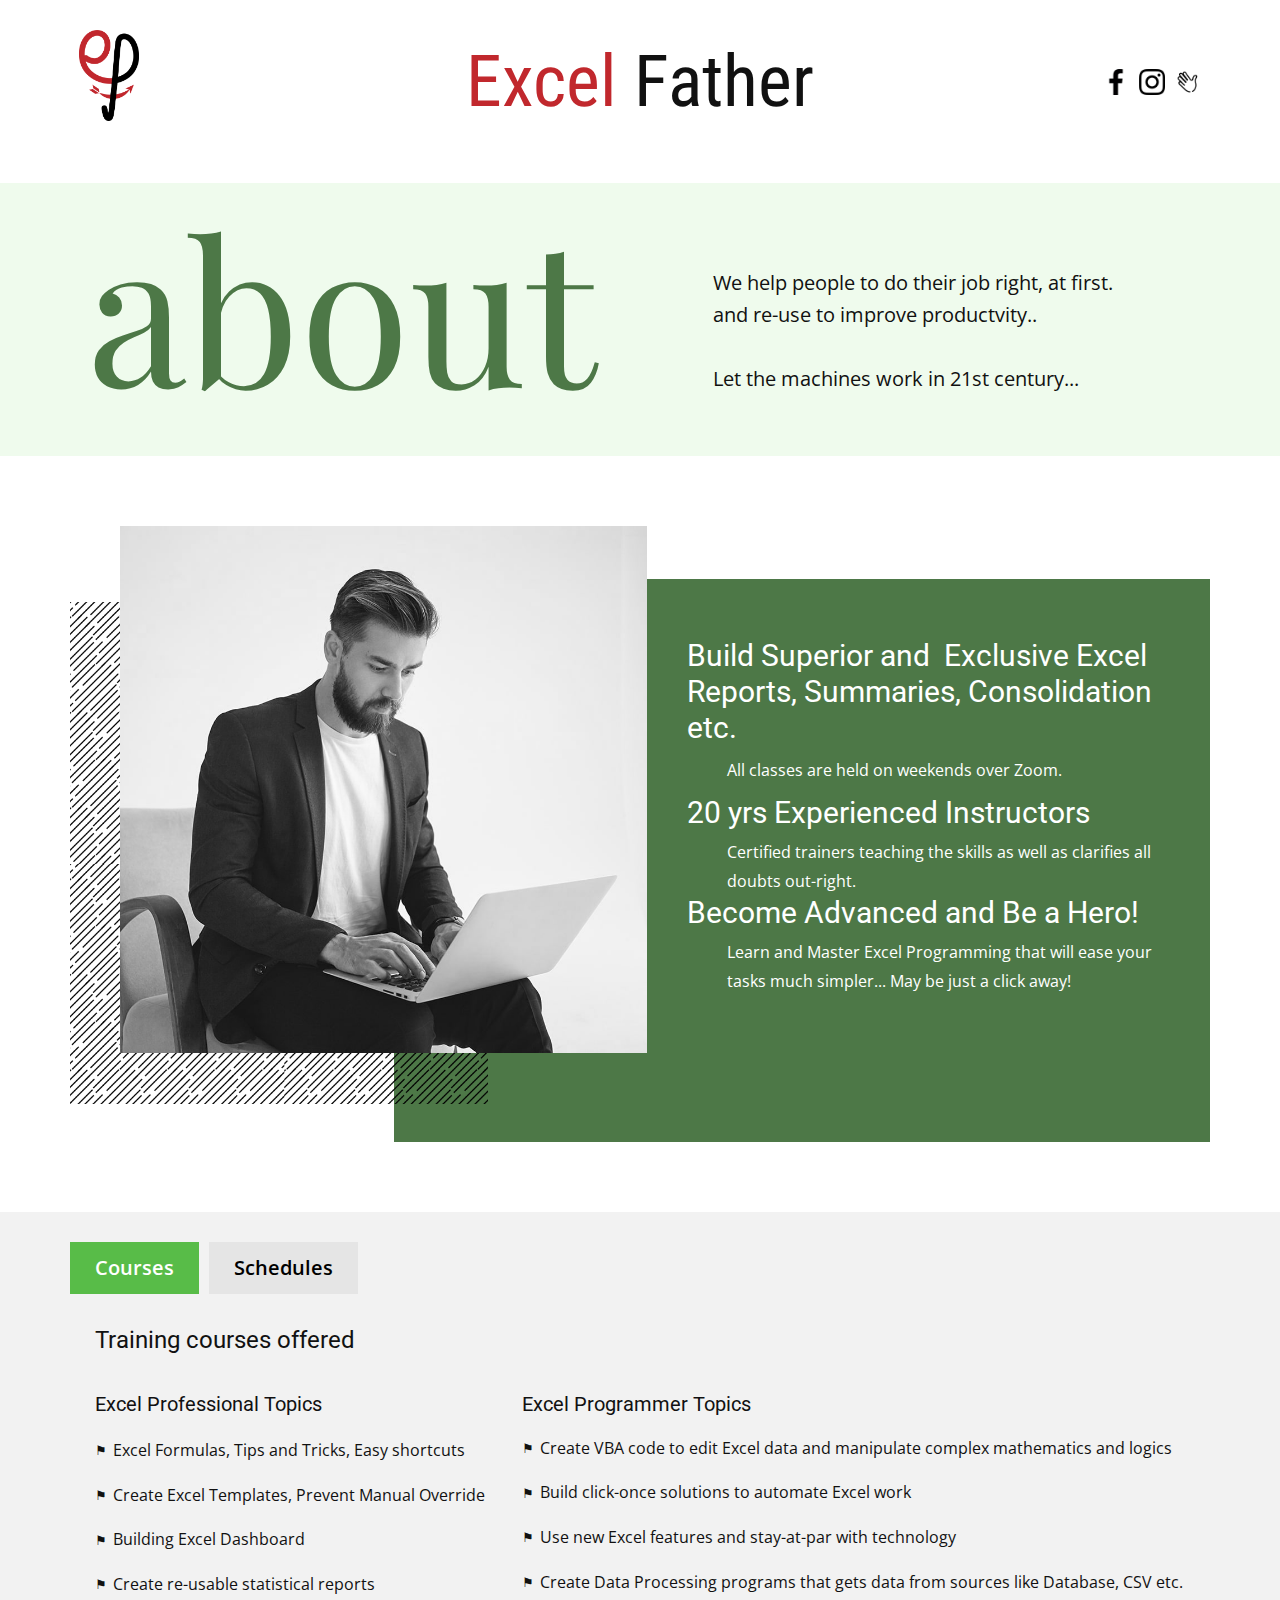
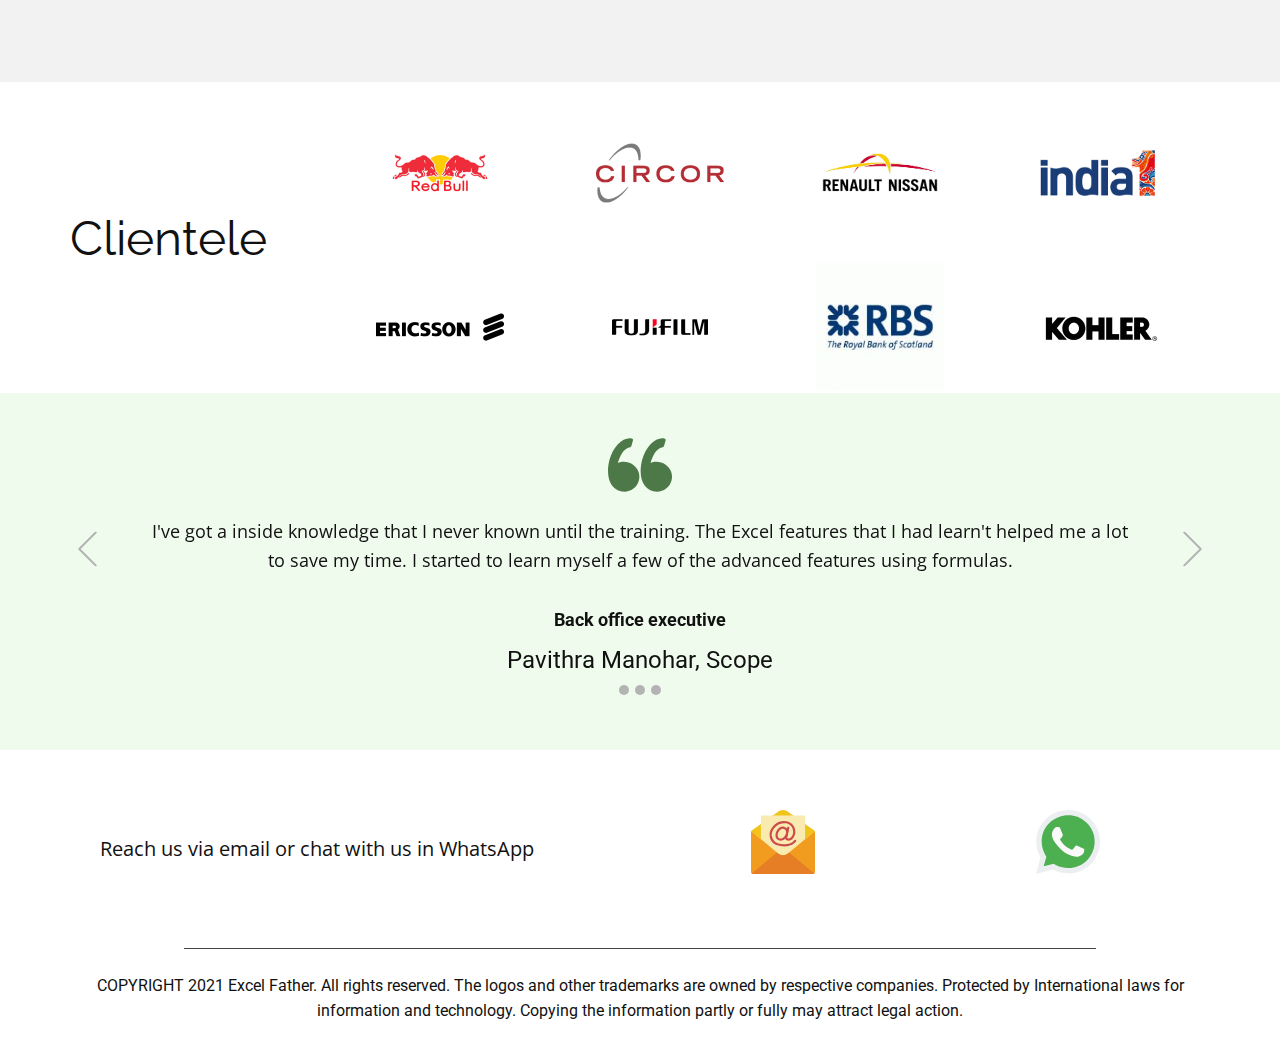
==== commit 67324bdd: "mobile version update" ====
--- a/index.html
+++ b/index.html
@@ -11,7 +11,7 @@
     <script class="u-script" type="text/javascript" src="nicepage.js" defer=""></script>
     <link rel="icon" href="images/favicon2.png">
     <link id="u-theme-google-font" rel="stylesheet" href="https://fonts.googleapis.com/css?family=Roboto:100,100i,300,300i,400,400i,500,500i,700,700i,900,900i|Open+Sans:300,300i,400,400i,500,500i,600,600i,700,700i,800,800i">
-    <link id="u-page-google-font" rel="stylesheet" href="https://fonts.googleapis.com/css?family=Playfair+Display:400,400i,500,500i,600,600i,700,700i,800,800i,900,900i|Raleway:100,100i,200,200i,300,300i,400,400i,500,500i,600,600i,700,700i,800,800i,900,900i|Roboto:100,100i,300,300i,400,400i,500,500i,700,700i,900,900i">
+    <link id="u-page-google-font" rel="stylesheet" href="https://fonts.googleapis.com/css?family=Playfair+Display:400,400i,500,500i,600,600i,700,700i,800,800i,900,900i|Raleway:100,100i,200,200i,300,300i,400,400i,500,500i,600,600i,700,700i,800,800i,900,900i|Roboto+Condensed:300,300i,400,400i,700,700i|Roboto:100,100i,300,300i,400,400i,500,500i,700,700i,900,900i">
     
     
     
@@ -37,13 +37,9 @@
         <a href="https://excelfather.in" class="u-image u-logo u-image-1" data-image-width="871" data-image-height="1320" title="EF">
           <img src="images/ef9.png" class="u-logo-image u-logo-image-1">
         </a>
-        <p class="u-align-center u-text u-text-custom-color-3 u-text-default u-text-1">
-          <span style="font-size: 3rem;">Excel <span class="u-text-black">Father</span>
-          </span>
-          <span style="font-size: 1rem;">
-            <span style="font-weight: 700;"></span>
-          </span>
-        </p>
+        <h1 class="u-align-center u-custom-font u-font-roboto-condensed u-text u-text-default u-title u-text-1">
+          <span class="u-text-custom-color-4">Excel</span> Father
+        </h1>
         <div class="u-social-icons u-spacing-10 u-social-icons-1">
           <a class="u-social-url" title="facebook" target="_blank" href=""><span class="u-file-icon u-icon u-social-facebook u-social-icon u-icon-1"><img src="images/20837.png" alt=""></span>
           </a>
@@ -52,7 +48,6 @@
           <a class="u-social-url" target="_blank" data-type="Custom" title="Custom" href="https://www.clubhouse.com/club/microsoft-excel-solutions"><span class="u-file-icon u-icon u-social-custom u-social-icon u-icon-3"><img src="images/clubhouse-3395784-2853373.webp" alt=""></span>
           </a>
         </div>
-        <p class="u-align-center u-large-text u-text u-text-default u-text-variant u-text-2">Find us to help you become better</p>
       </div></header>
     <section class="u-clearfix u-palette-4-light-3 u-section-1" id="carousel_6514">
       <div class="u-clearfix u-sheet u-valign-middle u-sheet-1">
@@ -73,7 +68,7 @@
       </div>
     </section>
     <section class="u-clearfix u-section-2" id="carousel_087f">
-      <div class="u-clearfix u-sheet u-valign-middle-sm u-valign-middle-xl u-valign-middle-xs u-sheet-1">
+      <div class="u-clearfix u-sheet u-valign-middle-xl u-sheet-1">
         <div class="u-expanded-width-xs u-palette-4-dark-2 u-shape u-shape-rectangle u-shape-1"></div>
         <img src="images/aa49e5bbcb321c65e1d4ba4d4afa599b.png" alt="" class="u-image u-image-default u-image-1" data-image-width="817" data-image-height="799">
         <img src="images/bnbnbnbnnnnnnn.jpg" alt="" class="u-image u-image-default u-image-2" data-image-width="1200" data-image-height="943">
@@ -93,8 +88,8 @@
       </div>
     </section>
     <section class="u-align-center u-clearfix u-grey-5 u-section-3" id="sec-6562">
-      <div class="u-clearfix u-sheet u-sheet-1">
-        <div class="u-tab-links-align-left u-tabs u-tabs-1">
+      <div class="u-clearfix u-sheet u-valign-middle-sm u-sheet-1">
+        <div class="u-expanded-width-sm u-expanded-width-xs u-tab-links-align-left u-tabs u-tabs-1">
           <ul class="u-border-2 u-border-palette-4-dark-1 u-spacing-10 u-tab-list u-unstyled" role="tablist">
             <li class="u-tab-item" role="presentation">
               <a class="active u-active-palette-4-base u-button-style u-grey-10 u-tab-link u-text-active-white u-text-black u-tab-link-1" id="link-tab-0da5" href="#tab-0da5" role="tab" aria-controls="tab-0da5" aria-selected="true">Courses</a>
@@ -107,66 +102,66 @@
             <div class="u-container-style u-grey-5 u-tab-active u-tab-pane u-tab-pane-1" id="tab-0da5" role="tabpanel" aria-labelledby="link-tab-0da5">
               <div class="u-container-layout u-container-layout-1">
                 <h4 class="u-text u-text-default u-text-1">Training courses offered</h4>
-                <h5 class="u-text u-text-2">Excel Professional Topics</h5>
-                <h5 class="u-text u-text-3">Excel Programmer Topics</h5>
+                <h5 class="u-text u-text-2">Excel Programmer Topics</h5>
+                <h5 class="u-text u-text-3">Excel Professional Topics</h5>
                 <ul class="u-custom-list u-text u-text-4">
                   <li>
                     <div class="u-list-icon">
-                      <div>⚑</div>
-                    </div> Excel Formulas, Tips and Tricks, Easy shortcuts&nbsp;
-                  </li>
-                  <li>
-                    <div class="u-list-icon">
-                      <div>⚑</div>
-                    </div>Create Excel Templates, Prevent Manual Override&nbsp;
-                  </li>
-                  <li>
-                    <div class="u-list-icon">
-                      <div>⚑</div>
-                    </div>Building Excel Dashboard&nbsp;
-                  </li>
-                  <li>
-                    <div class="u-list-icon">
-                      <div>⚑</div>
-                    </div>Create re-usable statistical reports
+                      <div xmlns="http://www.w3.org/2000/svg" xmlns:xlink="http://www.w3.org/1999/xlink" version="1.1" xml:space="preserve" class="u-svg-content">⚑</div>
+                    </div> Create VBA code to edit Excel data and manipulate complex mathematics and logics&nbsp;
+                  </li>
+                  <li>
+                    <div class="u-list-icon">
+                      <div xmlns="http://www.w3.org/2000/svg" xmlns:xlink="http://www.w3.org/1999/xlink" version="1.1" xml:space="preserve" class="u-svg-content">⚑</div>
+                    </div>Build click-once solutions to automate Excel work&nbsp;
+                  </li>
+                  <li>
+                    <div class="u-list-icon">
+                      <div xmlns="http://www.w3.org/2000/svg" xmlns:xlink="http://www.w3.org/1999/xlink" version="1.1" xml:space="preserve" class="u-svg-content">⚑</div>
+                    </div>Use new Excel features and stay-at-par with technology&nbsp;
+                  </li>
+                  <li>
+                    <div class="u-list-icon">
+                      <div xmlns="http://www.w3.org/2000/svg" xmlns:xlink="http://www.w3.org/1999/xlink" version="1.1" xml:space="preserve" class="u-svg-content">⚑</div>
+                    </div>Create Data Processing programs that gets data from sources like Database, CSV etc.&nbsp;
                   </li>
                 </ul>
                 <ul class="u-custom-list u-text u-text-5">
                   <li>
                     <div class="u-list-icon">
-                      <div>⚑</div>
-                    </div> Create VBA code to edit Excel data and manipulate complex mathematics and logics&nbsp;
-                  </li>
-                  <li>
-                    <div class="u-list-icon">
-                      <div>⚑</div>
-                    </div>Build click-once solutions to automate Excel work&nbsp;
-                  </li>
-                  <li>
-                    <div class="u-list-icon">
-                      <div>⚑</div>
-                    </div>Use new Excel features and stay-at-par with technology&nbsp;
-                  </li>
-                  <li>
-                    <div class="u-list-icon">
-                      <div>⚑</div>
-                    </div>Create Data Processing programs that gets data from sources like Database, CSV etc.&nbsp;
+                      <div xmlns="http://www.w3.org/2000/svg" xmlns:xlink="http://www.w3.org/1999/xlink" version="1.1" xml:space="preserve" class="u-svg-content">⚑</div>
+                    </div> Excel Formulas, Tips and Tricks, Easy shortcuts&nbsp;
+                  </li>
+                  <li>
+                    <div class="u-list-icon">
+                      <div xmlns="http://www.w3.org/2000/svg" xmlns:xlink="http://www.w3.org/1999/xlink" version="1.1" xml:space="preserve" class="u-svg-content">⚑</div>
+                    </div>Create Excel Templates, Prevent Manual Override&nbsp;
+                  </li>
+                  <li>
+                    <div class="u-list-icon">
+                      <div xmlns="http://www.w3.org/2000/svg" xmlns:xlink="http://www.w3.org/1999/xlink" version="1.1" xml:space="preserve" class="u-svg-content">⚑</div>
+                    </div>Building Excel Dashboard&nbsp;
+                  </li>
+                  <li>
+                    <div class="u-list-icon">
+                      <div xmlns="http://www.w3.org/2000/svg" xmlns:xlink="http://www.w3.org/1999/xlink" version="1.1" xml:space="preserve" class="u-svg-content">⚑</div>
+                    </div>Create re-usable statistical reports
                   </li>
                 </ul>
               </div>
             </div>
             <div class="u-container-style u-grey-5 u-tab-pane u-tab-pane-2" id="tab-14b7" role="tabpanel" aria-labelledby="link-tab-14b7">
-              <div class="u-container-layout u-valign-top u-container-layout-2">
-                <div class="u-table u-table-responsive u-table-1">
+              <div class="u-container-layout u-valign-top-xl u-container-layout-2">
+                <div class="u-expanded-width-xs u-table u-table-responsive u-table-1">
                   <table class="u-table-entity">
                     <colgroup>
                       <col width="14.5%">
                       <col width="16.6%">
-                      <col width="19.7%">
-                      <col width="49.2%">
+                      <col width="28.8%">
+                      <col width="40.1%">
                     </colgroup>
                     <thead class="u-palette-4-light-1 u-table-header u-table-header-1">
-                      <tr style="height: 46px;">
+                      <tr style="height: 48px;">
                         <th class="u-border-1 u-border-palette-4-light-1 u-table-cell">Day</th>
                         <th class="u-border-1 u-border-palette-4-light-1 u-table-cell">Session</th>
                         <th class="u-border-1 u-border-palette-4-light-1 u-table-cell">Time Slot</th>
@@ -174,25 +169,25 @@
                       </tr>
                     </thead>
                     <tbody class="u-table-body">
-                      <tr style="height: 46px;">
+                      <tr style="height: 65px;">
                         <td class="u-border-1 u-border-palette-4-dark-1 u-table-cell">Saturday</td>
                         <td class="u-border-1 u-border-palette-4-dark-1 u-table-cell">Forenoon</td>
                         <td class="u-border-1 u-border-palette-4-dark-1 u-table-cell">10 am to 1 pm</td>
                         <td class="u-border-1 u-border-palette-4-dark-1 u-table-cell">Advanced Excel</td>
                       </tr>
-                      <tr style="height: 46px;">
+                      <tr style="height: 48px;">
                         <td class="u-border-1 u-border-palette-4-dark-1 u-table-cell">Saturday</td>
                         <td class="u-border-1 u-border-palette-4-dark-1 u-table-cell">Afternoon</td>
                         <td class="u-border-1 u-border-palette-4-dark-1 u-table-cell">3 pm to 6 pm</td>
                         <td class="u-border-1 u-border-palette-4-dark-1 u-table-cell">Advanced Excel</td>
                       </tr>
-                      <tr style="height: 46px;">
+                      <tr style="height: 65px;">
                         <td class="u-border-1 u-border-palette-4-dark-1 u-table-cell">Sunday</td>
                         <td class="u-border-1 u-border-palette-4-dark-1 u-table-cell">Forenoon</td>
                         <td class="u-border-1 u-border-palette-4-dark-1 u-table-cell">10 am to 1 pm</td>
                         <td class="u-border-1 u-border-palette-4-dark-1 u-table-cell">VBA</td>
                       </tr>
-                      <tr style="height: 46px;">
+                      <tr style="height: 48px;">
                         <td class="u-border-1 u-border-palette-4-dark-1 u-table-cell">Sunday</td>
                         <td class="u-border-1 u-border-palette-4-dark-1 u-table-cell">Afternoon</td>
                         <td class="u-border-1 u-border-palette-4-dark-1 u-table-cell">3 pm to 6 pm</td>
@@ -201,7 +196,7 @@
                     </tbody>
                   </table>
                 </div>
-                <p class="u-text u-text-default u-text-6">***Special sessions may be conducted for clearing participant's doubts on need basis*** </p>
+                <p class="u-text u-text-default-lg u-text-default-md u-text-default-xl u-text-6">***Special sessions may be conducted for clearing participant's doubts on need basis*** </p>
               </div>
             </div>
           </div>
@@ -209,7 +204,7 @@
       </div>
     </section>
     <section class="u-align-left u-clearfix u-section-4" id="sec-16e4">
-      <div class="u-clearfix u-sheet u-valign-middle u-sheet-1">
+      <div class="u-clearfix u-sheet u-valign-middle-lg u-valign-middle-md u-valign-middle-xl u-sheet-1">
         <div class="u-align-center-md u-align-center-sm u-align-center-xs u-expanded-width-sm u-expanded-width-xs u-list u-list-1">
           <div class="u-repeater u-repeater-1">
             <div class="u-container-style u-list-item u-repeater-item">
@@ -314,7 +309,7 @@
             </span>
             <span class="sr-only">+Previous</span>
           </a>
-          <a class="u-absolute-vcenter u-carousel-control u-carousel-control-next u-text-grey-30 u-carousel-control-2" href="#carousel-82ff" role="button" data-u-slide="next">
+          <a class="u-absolute-vcenter-lg u-absolute-vcenter-md u-absolute-vcenter-xl u-carousel-control u-carousel-control-next u-text-grey-30 u-carousel-control-2" href="#carousel-82ff" role="button" data-u-slide="next">
             <span aria-hidden="true">
               <svg viewBox="0 0 477.175 477.175"><path d="M360.731,229.075l-225.1-225.1c-5.3-5.3-13.8-5.3-19.1,0s-5.3,13.8,0,19.1l215.5,215.5l-215.5,215.5
                     c-5.3,5.3-5.3,13.8,0,19.1c2.6,2.6,6.1,4,9.5,4c3.4,0,6.9-1.3,9.5-4l225.1-225.1C365.931,242.875,365.931,234.275,360.731,229.075z"></path></svg>
--- a/nicepage.css
+++ b/nicepage.css
@@ -37552,6 +37552,71 @@
         }
 
         
+        
+        .u-custom-color-4,
+        .u-body.u-custom-color-4,
+        section.u-custom-color-4:before,
+        .u-custom-color-4 > .u-container-layout:before,
+        .u-custom-color-4 > .u-inner-container-layout:before,
+        .u-container-layout.u-container-layout.u-custom-color-4:before,
+        .u-table-alt-custom-color-4 tr:nth-child(even)
+        {
+            color: #ffffff;
+            background-color: #c1282d;
+        }
+
+        .u-button-style.u-custom-color-4,
+        .u-button-style.u-custom-color-4[class*="u-border-"]
+        {
+            color: #ffffff !important;
+            background-color: #c1282d !important;
+        }
+
+        .u-button-style.u-custom-color-4:hover,
+        .u-button-style.u-custom-color-4[class*="u-border-"]:hover,
+        .u-button-style.u-custom-color-4:focus,
+        .u-button-style.u-custom-color-4[class*="u-border-"]:focus,
+        .u-button-style.u-button-style.u-custom-color-4:active,
+        .u-button-style.u-button-style.u-custom-color-4[class*="u-border-"]:active,
+        .u-button-style.u-button-style.u-custom-color-4.active,
+        .u-button-style.u-button-style.u-custom-color-4[class*="u-border-"].active,
+        li.active > .u-button-style.u-button-style.u-custom-color-4,
+        li.active > .u-button-style.u-button-style.u-custom-color-4[class*="u-border-"]
+        {
+            color: #ffffff !important;
+            background-color: #ae2428 !important;
+        }
+
+        .u-hover-custom-color-4:hover,
+        .u-hover-custom-color-4[class*="u-border-"]:hover,
+        .u-hover-custom-color-4:focus,
+        .u-hover-custom-color-4[class*="u-border-"]:focus,
+        .u-active-custom-color-4.u-active.u-active,
+        .u-active-custom-color-4[class*="u-border-"].u-active.u-active,
+        a.u-button-style.u-hover-custom-color-4:hover,
+        a.u-button-style.u-hover-custom-color-4[class*="u-border-"]:hover,
+        a.u-button-style:hover > .u-hover-custom-color-4,
+        a.u-button-style:hover > .u-hover-custom-color-4[class*="u-border-"],
+        a.u-button-style.u-hover-custom-color-4:focus,
+        a.u-button-style.u-hover-custom-color-4[class*="u-border-"]:focus,
+        a.u-button-style.u-button-style.u-active-custom-color-4:active,
+        a.u-button-style.u-button-style.u-active-custom-color-4[class*="u-border-"]:active,
+        a.u-button-style.u-button-style.u-active-custom-color-4.active,
+        a.u-button-style.u-button-style.u-active-custom-color-4[class*="u-border-"].active,
+        a.u-button-style.u-button-style.active > .u-active-custom-color-4,
+        a.u-button-style.u-button-style.active > .u-active-custom-color-4[class*="u-border-"],
+        li.active > a.u-button-style.u-button-style.u-active-custom-color-4,
+        li.active > a.u-button-style.u-button-style.u-active-custom-color-4[class*="u-border-"]
+        {
+            color: #ffffff !important;
+            background-color: #c1282d !important;
+        }
+
+        a.u-link.u-hover-custom-color-4:hover {
+            color: #c1282d !important;
+        }
+
+        
 
         
         .u-border-custom-color-1,
@@ -37695,6 +37760,54 @@
         .u-link.u-border-custom-color-3[class*="u-border-"]:hover
         {
             border-color: #e60000 !important;
+        }
+        
+        
+        .u-border-custom-color-4,
+        .u-separator-custom-color-4:after
+        {
+            border-color: #c1282d;
+            stroke: #c1282d;
+        }
+
+        .u-button-style.u-border-custom-color-4
+        {
+            border-color: #c1282d !important;
+            color: #c1282d !important;
+            background-color: transparent !important;
+        }
+
+        .u-button-style.u-border-custom-color-4:hover,
+        .u-button-style.u-border-custom-color-4:focus
+        {
+            border-color: transparent !important;
+            color: #ae2428 !important;
+            background-color: transparent !important;
+        }
+
+        .u-border-hover-custom-color-4:hover,
+        .u-border-hover-custom-color-4:focus,
+        .u-border-active-custom-color-4.u-active.u-active,
+        a.u-button-style.u-border-hover-custom-color-4:hover,
+        a.u-button-style:hover > .u-border-hover-custom-color-4,
+        a.u-button-style.u-border-hover-custom-color-4:focus,
+        a.u-button-style.u-button-style.u-border-active-custom-color-4:active,
+        a.u-button-style.u-button-style.u-border-active-custom-color-4.active,
+        a.u-button-style.u-button-style.active > .u-border-active-custom-color-4,
+        li.active > a.u-button-style.u-button-style.u-border-active-custom-color-4
+        {
+            color: #c1282d !important;
+            border-color: #c1282d !important;
+        }
+
+        .u-link.u-border-custom-color-4[class*="u-border-"]
+        {
+            border-color: #c1282d !important;
+        }
+
+        .u-link.u-border-custom-color-4[class*="u-border-"]:hover
+        {
+            border-color: #ae2428 !important;
         }
         
 
@@ -37897,6 +38010,73 @@
         a.u-link.u-text-hover-custom-color-3:hover
         {
             color: #ff0000 !important;
+        }
+        
+        
+        .u-text-custom-color-4,
+        li.active > a.u-button-style.u-text-custom-color-4,
+        li.active > a.u-button-style.u-text-custom-color-4[class*="u-border-"],
+        a.u-button-style.u-text-custom-color-4,
+        a.u-button-style.u-text-custom-color-4[class*="u-border-"]
+        {
+            color: #c1282d !important;
+        }
+
+        a.u-button-style.u-text-custom-color-4:hover,
+        a.u-button-style.u-text-custom-color-4[class*="u-border-"]:hover,
+        a.u-button-style.u-text-custom-color-4:focus,
+        a.u-button-style.u-text-custom-color-4[class*="u-border-"]:focus,
+        a.u-button-style.u-button-style.u-text-custom-color-4:active,
+        a.u-button-style.u-button-style.u-text-custom-color-4[class*="u-border-"]:active,
+        a.u-button-style.u-button-style.u-text-custom-color-4.active,
+        a.u-button-style.u-button-style.u-text-custom-color-4[class*="u-border-"].active
+        {
+            color: #ae2428 !important;
+        }
+
+        a.u-button-style:hover > .u-text-hover-custom-color-4,
+        a.u-button-style:hover > .u-text-hover-custom-color-4[class*="u-border-"],
+        a.u-button-style.u-button-style.u-text-hover-custom-color-4:hover,
+        a.u-button-style.u-button-style.u-text-hover-custom-color-4[class*="u-border-"]:hover,
+        a.u-button-style.u-button-style.u-button-style.u-text-hover-custom-color-4.active,
+        a.u-button-style.u-button-style.u-button-style.u-text-hover-custom-color-4[class*="u-border-"].active,
+        a.u-button-style.u-button-style.u-button-style.u-text-hover-custom-color-4:active,
+        a.u-button-style.u-button-style.u-button-style.u-text-hover-custom-color-4[class*="u-border-"]:active,
+        a.u-button-style.u-button-style.u-text-hover-custom-color-4:focus,
+        a.u-button-style.u-button-style.u-text-hover-custom-color-4[class*="u-border-"]:focus,
+        a.u-button-style.u-button-style.u-button-style.u-button-style.u-text-active-custom-color-4:active,
+        a.u-button-style.u-button-style.u-button-style.u-button-style.u-text-active-custom-color-4[class*="u-border-"]:active,
+        a.u-button-style.u-button-style.u-button-style.u-button-style.u-text-active-custom-color-4.active,
+        a.u-button-style.u-button-style.u-button-style.u-button-style.u-text-active-custom-color-4[class*="u-border-"].active,
+        a.u-button-style.u-button-style.active > .u-text-active-custom-color-4,
+        a.u-button-style.u-button-style.active > .u-text-active-custom-color-4[class*="u-border-"],
+        :not(.level-2) > .u-nav > .u-nav-item > a.u-nav-link.u-text-hover-custom-color-4:hover,
+        :not(.level-2) > .u-nav > .u-nav-item > a.u-nav-link.u-nav-link.u-text-active-custom-color-4.active,
+        .u-text-hover-custom-color-4.u-language-url:hover,
+        .u-text-hover-custom-color-4 .u-language-url:hover,
+        .u-popupmenu-items.u-text-hover-custom-color-4 .u-nav-link:hover,
+        .u-popupmenu-items.u-popupmenu-items.u-text-active-custom-color-4 .u-nav-link.active
+        {
+            color: #c1282d !important;
+        }
+
+        .u-text-custom-color-4 .u-svg-link,
+        .u-text-hover-custom-color-4:hover .u-svg-link,
+        .u-button-style:hover > .u-text-hover-custom-color-4 .u-svg-link,
+        .u-button-style.u-button-style.active > .u-text-active-custom-color-4 .u-svg-link,
+        .u-text-hover-custom-color-4:focus .u-svg-link
+        {
+            fill: #c1282d;
+        }
+
+        .u-link.u-text-custom-color-4:hover
+        {
+            color: #ae2428 !important;
+        }
+
+        a.u-link.u-text-hover-custom-color-4:hover
+        {
+            color: #c1282d !important;
         }
 
         .u-body
@@ -38257,25 +38437,25 @@
         /** color-rules **/
 
         /** alt-color-rules **/
-        .u-custom-color-1 a,.u-custom-color-2 a,.u-custom-color-3 a,.u-body-color a,.u-palette-1-base a,.u-palette-1-dark-3 a,.u-palette-1-dark-2 a,.u-palette-1-dark-1 a,.u-palette-1 a,.u-palette-1-light-1 a,.u-palette-2-base a,.u-palette-2-dark-3 a,.u-palette-2-dark-2 a,.u-palette-2-dark-1 a,.u-palette-2 a,.u-palette-2-light-1 a,.u-palette-3-dark-3 a,.u-palette-3-dark-2 a,.u-palette-3-dark-1 a,.u-palette-4-base a,.u-palette-4-dark-3 a,.u-palette-4-dark-2 a,.u-palette-4-dark-1 a,.u-palette-5-dark-3 a,.u-palette-5-dark-2 a,.u-palette-5-dark-1 a,.u-grey-40 a,.u-grey-30 a,.u-grey-90 a,.u-grey-80 a,.u-grey-75 a,.u-black a,.u-grey-70 a,.u-grey-60 a,.u-grey-50 a,.u-grey-dark-3 a,.u-grey-dark-2 a,.u-grey-dark-1 a,.u-grey a,.u-shading a,.u-overlap-contrast .u-header a:not(.u-nav-link):not(.u-btn)
+        .u-custom-color-1 a,.u-custom-color-2 a,.u-custom-color-3 a,.u-custom-color-4 a,.u-body-color a,.u-palette-1-base a,.u-palette-1-dark-3 a,.u-palette-1-dark-2 a,.u-palette-1-dark-1 a,.u-palette-1 a,.u-palette-1-light-1 a,.u-palette-2-base a,.u-palette-2-dark-3 a,.u-palette-2-dark-2 a,.u-palette-2-dark-1 a,.u-palette-2 a,.u-palette-2-light-1 a,.u-palette-3-dark-3 a,.u-palette-3-dark-2 a,.u-palette-3-dark-1 a,.u-palette-4-base a,.u-palette-4-dark-3 a,.u-palette-4-dark-2 a,.u-palette-4-dark-1 a,.u-palette-5-dark-3 a,.u-palette-5-dark-2 a,.u-palette-5-dark-1 a,.u-grey-40 a,.u-grey-30 a,.u-grey-90 a,.u-grey-80 a,.u-grey-75 a,.u-black a,.u-grey-70 a,.u-grey-60 a,.u-grey-50 a,.u-grey-dark-3 a,.u-grey-dark-2 a,.u-grey-dark-1 a,.u-grey a,.u-shading a,.u-overlap-contrast .u-header a:not(.u-nav-link):not(.u-btn)
         {
         color: #f9b7b3;
         }
-        .u-custom-color-1 a:hover,.u-custom-color-2 a:hover,.u-custom-color-3 a:hover,.u-body-color a:hover,.u-palette-1-base a:hover,.u-palette-1-dark-3 a:hover,.u-palette-1-dark-2 a:hover,.u-palette-1-dark-1 a:hover,.u-palette-1 a:hover,.u-palette-1-light-1 a:hover,.u-palette-2-base a:hover,.u-palette-2-dark-3 a:hover,.u-palette-2-dark-2 a:hover,.u-palette-2-dark-1 a:hover,.u-palette-2 a:hover,.u-palette-2-light-1 a:hover,.u-palette-3-dark-3 a:hover,.u-palette-3-dark-2 a:hover,.u-palette-3-dark-1 a:hover,.u-palette-4-base a:hover,.u-palette-4-dark-3 a:hover,.u-palette-4-dark-2 a:hover,.u-palette-4-dark-1 a:hover,.u-palette-5-dark-3 a:hover,.u-palette-5-dark-2 a:hover,.u-palette-5-dark-1 a:hover,.u-grey-40 a:hover,.u-grey-30 a:hover,.u-grey-90 a:hover,.u-grey-80 a:hover,.u-grey-75 a:hover,.u-black a:hover,.u-grey-70 a:hover,.u-grey-60 a:hover,.u-grey-50 a:hover,.u-grey-dark-3 a:hover,.u-grey-dark-2 a:hover,.u-grey-dark-1 a:hover,.u-grey a:hover
+        .u-custom-color-1 a:hover,.u-custom-color-2 a:hover,.u-custom-color-3 a:hover,.u-custom-color-4 a:hover,.u-body-color a:hover,.u-palette-1-base a:hover,.u-palette-1-dark-3 a:hover,.u-palette-1-dark-2 a:hover,.u-palette-1-dark-1 a:hover,.u-palette-1 a:hover,.u-palette-1-light-1 a:hover,.u-palette-2-base a:hover,.u-palette-2-dark-3 a:hover,.u-palette-2-dark-2 a:hover,.u-palette-2-dark-1 a:hover,.u-palette-2 a:hover,.u-palette-2-light-1 a:hover,.u-palette-3-dark-3 a:hover,.u-palette-3-dark-2 a:hover,.u-palette-3-dark-1 a:hover,.u-palette-4-base a:hover,.u-palette-4-dark-3 a:hover,.u-palette-4-dark-2 a:hover,.u-palette-4-dark-1 a:hover,.u-palette-5-dark-3 a:hover,.u-palette-5-dark-2 a:hover,.u-palette-5-dark-1 a:hover,.u-grey-40 a:hover,.u-grey-30 a:hover,.u-grey-90 a:hover,.u-grey-80 a:hover,.u-grey-75 a:hover,.u-black a:hover,.u-grey-70 a:hover,.u-grey-60 a:hover,.u-grey-50 a:hover,.u-grey-dark-3 a:hover,.u-grey-dark-2 a:hover,.u-grey-dark-1 a:hover,.u-grey a:hover
         {
         color: #a1a1a1;
         }
-        .u-custom-color-1 .u-btn,.u-custom-color-2 .u-btn,.u-custom-color-3 .u-btn,.u-body-color .u-btn,.u-palette-1-base .u-btn,.u-palette-1-dark-3 .u-btn,.u-palette-1-dark-2 .u-btn,.u-palette-1-dark-1 .u-btn,.u-palette-1 .u-btn,.u-palette-1-light-1 .u-btn,.u-palette-2-base .u-btn,.u-palette-2-dark-3 .u-btn,.u-palette-2-dark-2 .u-btn,.u-palette-2-dark-1 .u-btn,.u-palette-2 .u-btn,.u-palette-2-light-1 .u-btn,.u-palette-3-dark-3 .u-btn,.u-palette-3-dark-2 .u-btn,.u-palette-3-dark-1 .u-btn,.u-palette-4-base .u-btn,.u-palette-4-dark-3 .u-btn,.u-palette-4-dark-2 .u-btn,.u-palette-4-dark-1 .u-btn,.u-palette-5-dark-3 .u-btn,.u-palette-5-dark-2 .u-btn,.u-palette-5-dark-1 .u-btn,.u-grey-40 .u-btn,.u-grey-30 .u-btn,.u-grey-90 .u-btn,.u-grey-80 .u-btn,.u-grey-75 .u-btn,.u-black .u-btn,.u-grey-70 .u-btn,.u-grey-60 .u-btn,.u-grey-50 .u-btn,.u-grey-dark-3 .u-btn,.u-grey-dark-2 .u-btn,.u-grey-dark-1 .u-btn,.u-grey .u-btn,.u-shading .u-btn,.u-overlap-contrast .u-header .u-btn
+        .u-custom-color-1 .u-btn,.u-custom-color-2 .u-btn,.u-custom-color-3 .u-btn,.u-custom-color-4 .u-btn,.u-body-color .u-btn,.u-palette-1-base .u-btn,.u-palette-1-dark-3 .u-btn,.u-palette-1-dark-2 .u-btn,.u-palette-1-dark-1 .u-btn,.u-palette-1 .u-btn,.u-palette-1-light-1 .u-btn,.u-palette-2-base .u-btn,.u-palette-2-dark-3 .u-btn,.u-palette-2-dark-2 .u-btn,.u-palette-2-dark-1 .u-btn,.u-palette-2 .u-btn,.u-palette-2-light-1 .u-btn,.u-palette-3-dark-3 .u-btn,.u-palette-3-dark-2 .u-btn,.u-palette-3-dark-1 .u-btn,.u-palette-4-base .u-btn,.u-palette-4-dark-3 .u-btn,.u-palette-4-dark-2 .u-btn,.u-palette-4-dark-1 .u-btn,.u-palette-5-dark-3 .u-btn,.u-palette-5-dark-2 .u-btn,.u-palette-5-dark-1 .u-btn,.u-grey-40 .u-btn,.u-grey-30 .u-btn,.u-grey-90 .u-btn,.u-grey-80 .u-btn,.u-grey-75 .u-btn,.u-black .u-btn,.u-grey-70 .u-btn,.u-grey-60 .u-btn,.u-grey-50 .u-btn,.u-grey-dark-3 .u-btn,.u-grey-dark-2 .u-btn,.u-grey-dark-1 .u-btn,.u-grey .u-btn,.u-shading .u-btn,.u-overlap-contrast .u-header .u-btn
         {
         background-color: #f9b7b3;
         color: #000000;
         }
-        .u-custom-color-1 .u-btn:hover,.u-custom-color-2 .u-btn:hover,.u-custom-color-3 .u-btn:hover,.u-body-color .u-btn:hover,.u-palette-1-base .u-btn:hover,.u-palette-1-dark-3 .u-btn:hover,.u-palette-1-dark-2 .u-btn:hover,.u-palette-1-dark-1 .u-btn:hover,.u-palette-1 .u-btn:hover,.u-palette-1-light-1 .u-btn:hover,.u-palette-2-base .u-btn:hover,.u-palette-2-dark-3 .u-btn:hover,.u-palette-2-dark-2 .u-btn:hover,.u-palette-2-dark-1 .u-btn:hover,.u-palette-2 .u-btn:hover,.u-palette-2-light-1 .u-btn:hover,.u-palette-3-dark-3 .u-btn:hover,.u-palette-3-dark-2 .u-btn:hover,.u-palette-3-dark-1 .u-btn:hover,.u-palette-4-base .u-btn:hover,.u-palette-4-dark-3 .u-btn:hover,.u-palette-4-dark-2 .u-btn:hover,.u-palette-4-dark-1 .u-btn:hover,.u-palette-5-dark-3 .u-btn:hover,.u-palette-5-dark-2 .u-btn:hover,.u-palette-5-dark-1 .u-btn:hover,.u-grey-40 .u-btn:hover,.u-grey-30 .u-btn:hover,.u-grey-90 .u-btn:hover,.u-grey-80 .u-btn:hover,.u-grey-75 .u-btn:hover,.u-black .u-btn:hover,.u-grey-70 .u-btn:hover,.u-grey-60 .u-btn:hover,.u-grey-50 .u-btn:hover,.u-grey-dark-3 .u-btn:hover,.u-grey-dark-2 .u-btn:hover,.u-grey-dark-1 .u-btn:hover,.u-grey .u-btn:hover,.u-shading .u-btn:hover,.u-overlap-contrast .u-header .u-btn:hover
+        .u-custom-color-1 .u-btn:hover,.u-custom-color-2 .u-btn:hover,.u-custom-color-3 .u-btn:hover,.u-custom-color-4 .u-btn:hover,.u-body-color .u-btn:hover,.u-palette-1-base .u-btn:hover,.u-palette-1-dark-3 .u-btn:hover,.u-palette-1-dark-2 .u-btn:hover,.u-palette-1-dark-1 .u-btn:hover,.u-palette-1 .u-btn:hover,.u-palette-1-light-1 .u-btn:hover,.u-palette-2-base .u-btn:hover,.u-palette-2-dark-3 .u-btn:hover,.u-palette-2-dark-2 .u-btn:hover,.u-palette-2-dark-1 .u-btn:hover,.u-palette-2 .u-btn:hover,.u-palette-2-light-1 .u-btn:hover,.u-palette-3-dark-3 .u-btn:hover,.u-palette-3-dark-2 .u-btn:hover,.u-palette-3-dark-1 .u-btn:hover,.u-palette-4-base .u-btn:hover,.u-palette-4-dark-3 .u-btn:hover,.u-palette-4-dark-2 .u-btn:hover,.u-palette-4-dark-1 .u-btn:hover,.u-palette-5-dark-3 .u-btn:hover,.u-palette-5-dark-2 .u-btn:hover,.u-palette-5-dark-1 .u-btn:hover,.u-grey-40 .u-btn:hover,.u-grey-30 .u-btn:hover,.u-grey-90 .u-btn:hover,.u-grey-80 .u-btn:hover,.u-grey-75 .u-btn:hover,.u-black .u-btn:hover,.u-grey-70 .u-btn:hover,.u-grey-60 .u-btn:hover,.u-grey-50 .u-btn:hover,.u-grey-dark-3 .u-btn:hover,.u-grey-dark-2 .u-btn:hover,.u-grey-dark-1 .u-btn:hover,.u-grey .u-btn:hover,.u-shading .u-btn:hover,.u-overlap-contrast .u-header .u-btn:hover
         {
         background-color: #f6918b;
         color: #ffffff;
         }
-        .u-custom-color-1 .u-btn:active,.u-custom-color-2 .u-btn:active,.u-custom-color-3 .u-btn:active,.u-body-color .u-btn:active,.u-palette-1-base .u-btn:active,.u-palette-1-dark-3 .u-btn:active,.u-palette-1-dark-2 .u-btn:active,.u-palette-1-dark-1 .u-btn:active,.u-palette-1 .u-btn:active,.u-palette-1-light-1 .u-btn:active,.u-palette-2-base .u-btn:active,.u-palette-2-dark-3 .u-btn:active,.u-palette-2-dark-2 .u-btn:active,.u-palette-2-dark-1 .u-btn:active,.u-palette-2 .u-btn:active,.u-palette-2-light-1 .u-btn:active,.u-palette-3-dark-3 .u-btn:active,.u-palette-3-dark-2 .u-btn:active,.u-palette-3-dark-1 .u-btn:active,.u-palette-4-base .u-btn:active,.u-palette-4-dark-3 .u-btn:active,.u-palette-4-dark-2 .u-btn:active,.u-palette-4-dark-1 .u-btn:active,.u-palette-5-dark-3 .u-btn:active,.u-palette-5-dark-2 .u-btn:active,.u-palette-5-dark-1 .u-btn:active,.u-grey-40 .u-btn:active,.u-grey-30 .u-btn:active,.u-grey-90 .u-btn:active,.u-grey-80 .u-btn:active,.u-grey-75 .u-btn:active,.u-black .u-btn:active,.u-grey-70 .u-btn:active,.u-grey-60 .u-btn:active,.u-grey-50 .u-btn:active,.u-grey-dark-3 .u-btn:active,.u-grey-dark-2 .u-btn:active,.u-grey-dark-1 .u-btn:active,.u-grey .u-btn:active,.u-shading .u-btn:active,.u-overlap-contrast .u-header .u-btn:active
+        .u-custom-color-1 .u-btn:active,.u-custom-color-2 .u-btn:active,.u-custom-color-3 .u-btn:active,.u-custom-color-4 .u-btn:active,.u-body-color .u-btn:active,.u-palette-1-base .u-btn:active,.u-palette-1-dark-3 .u-btn:active,.u-palette-1-dark-2 .u-btn:active,.u-palette-1-dark-1 .u-btn:active,.u-palette-1 .u-btn:active,.u-palette-1-light-1 .u-btn:active,.u-palette-2-base .u-btn:active,.u-palette-2-dark-3 .u-btn:active,.u-palette-2-dark-2 .u-btn:active,.u-palette-2-dark-1 .u-btn:active,.u-palette-2 .u-btn:active,.u-palette-2-light-1 .u-btn:active,.u-palette-3-dark-3 .u-btn:active,.u-palette-3-dark-2 .u-btn:active,.u-palette-3-dark-1 .u-btn:active,.u-palette-4-base .u-btn:active,.u-palette-4-dark-3 .u-btn:active,.u-palette-4-dark-2 .u-btn:active,.u-palette-4-dark-1 .u-btn:active,.u-palette-5-dark-3 .u-btn:active,.u-palette-5-dark-2 .u-btn:active,.u-palette-5-dark-1 .u-btn:active,.u-grey-40 .u-btn:active,.u-grey-30 .u-btn:active,.u-grey-90 .u-btn:active,.u-grey-80 .u-btn:active,.u-grey-75 .u-btn:active,.u-black .u-btn:active,.u-grey-70 .u-btn:active,.u-grey-60 .u-btn:active,.u-grey-50 .u-btn:active,.u-grey-dark-3 .u-btn:active,.u-grey-dark-2 .u-btn:active,.u-grey-dark-1 .u-btn:active,.u-grey .u-btn:active,.u-shading .u-btn:active,.u-overlap-contrast .u-header .u-btn:active
         {
         background-color: #f6918b;
         color: #ffffff;
@@ -38290,7 +38470,7 @@
 }
 
 .u-header .u-sheet-1 {
-  min-height: 168px;
+  min-height: 183px;
 }
 
 .u-header .u-image-1 {
@@ -38305,8 +38485,7 @@
 }
 
 .u-header .u-text-1 {
-  font-weight: 700;
-  margin: -83px auto 0;
+  margin: -79px auto 0;
 }
 
 .u-header .u-social-icons-1 {
@@ -38315,7 +38494,7 @@
   min-height: 16px;
   width: 98px;
   min-width: 68px;
-  margin: -51px auto 0 1033px;
+  margin: -52px 9px 60px auto;
 }
 
 .u-header .u-icon-1 {
@@ -38329,27 +38508,19 @@
 .u-header .u-icon-3 {
   height: 26px;
 }
-
-.u-header .u-text-2 {
-  font-size: 1.25rem;
-  margin: 18px auto 30px;
-}
 @media (max-width: 1199px) {
   .u-header .u-image-1 {
-    margin-left: -91px;
+    margin-top: 59px;
+    margin-left: 0;
   }
 
   .u-header .u-text-1 {
-    margin-top: -83px;
-    margin-left: 242px;
+    margin-top: -91px;
   }
 
   .u-header .u-social-icons-1 {
-    margin-left: 933px;
-  }
-
-  .u-header .u-text-2 {
-    margin-left: 231px;
+    margin-right: 0;
+    margin-bottom: 27px;
   }
 }
 @media (max-width: 991px) {
@@ -38357,52 +38528,43 @@
     margin-left: -201px;
   }
 
+  .u-header .u-social-icons-1 {
+    margin-left: 823px;
+  }
+}
+@media (max-width: 767px) {
+  .u-header .u-image-1 {
+    width: 40px;
+    height: 60px;
+    margin-top: 56px;
+    margin-left: 42px;
+  }
+
   .u-header .u-text-1 {
-    margin-left: 52px;
+    margin-top: -63px;
   }
 
   .u-header .u-social-icons-1 {
-    margin-left: 823px;
-  }
-
-  .u-header .u-text-2 {
-    margin-left: 44px;
-  }
-}
-@media (max-width: 767px) {
+    margin-top: -89px;
+    margin-right: 42px;
+    margin-left: auto;
+  }
+}
+@media (max-width: 575px) {
   .u-header .u-image-1 {
-    margin-left: -291px;
+    margin-top: 71px;
+    margin-left: 28px;
   }
 
   .u-header .u-text-1 {
-    margin-left: -103px;
+    width: auto;
+    margin-top: -60px;
+    margin-left: 82px;
   }
 
   .u-header .u-social-icons-1 {
-    margin-left: 733px;
-  }
-
-  .u-header .u-text-2 {
-    font-size: 0.875rem;
-    margin-left: -109px;
-  }
-}
-@media (max-width: 575px) {
-  .u-header .u-image-1 {
-    margin-left: -391px;
-  }
-
-  .u-header .u-text-1 {
-    margin-left: -276px;
-  }
-
-  .u-header .u-social-icons-1 {
-    margin-left: 633px;
-  }
-
-  .u-header .u-text-2 {
-    font-size: 0.75rem;
-    margin-left: -280px;
+    margin-top: -92px;
+    margin-right: 21px;
   }
 }
 .u-footer .u-sheet-1 {
--- a/Home.css
+++ b/Home.css
@@ -45,13 +45,14 @@
   }
 
   .u-section-1 .u-text-1 {
+    font-size: 6rem;
     width: auto;
     margin-right: 420px;
   }
 
   .u-section-1 .u-text-2 {
     width: auto;
-    margin-top: -125px;
+    margin-top: -76px;
     margin-right: 0;
     margin-left: 520px;
   }
@@ -178,6 +179,7 @@
 }
 
 .u-section-2 .u-text-1 {
+  font-size: 1.875rem;
   margin: 10px 21px 0;
 }
 
@@ -234,10 +236,6 @@
     margin-right: 0;
     margin-bottom: 60px;
   }
-
-  .u-section-2 .u-text-1 {
-    font-size: 1.875rem;
-  }
 }
 
 @media (max-width: 991px) {
@@ -267,17 +265,17 @@
 
 @media (max-width: 767px) {
   .u-section-2 .u-sheet-1 {
-    min-height: 1080px;
+    min-height: 1118px;
   }
 
   .u-section-2 .u-shape-1 {
     width: 432px;
-    height: 880px;
+    height: 1031px;
     margin-top: 60px;
   }
 
   .u-section-2 .u-image-1 {
-    margin-top: -880px;
+    margin-top: -1031px;
   }
 
   .u-section-2 .u-group-1 {
@@ -297,8 +295,8 @@
   }
 
   .u-section-2 .u-shape-1 {
-    height: 691px;
-    margin-top: 33px;
+    height: 759px;
+    margin-top: 121px;
     margin-right: initial;
     margin-left: initial;
     width: auto;
@@ -307,7 +305,7 @@
   .u-section-2 .u-image-1 {
     width: 270px;
     height: 231px;
-    margin-top: -758px;
+    margin-top: -826px;
   }
 
   .u-section-2 .u-image-2 {
@@ -371,7 +369,6 @@
   min-height: 403px;
   margin-top: 30px;
   margin-bottom: 0;
-  height: auto;
   width: 100%;
 }
 
@@ -394,32 +391,28 @@
 }
 
 .u-section-3 .u-container-layout-1 {
-  padding: 30px 0;
+  padding: 0;
 }
 
 .u-section-3 .u-text-1 {
-  line-height: 28.8px;
+  margin: 30px auto 0 25px;
+}
+
+.u-section-3 .u-text-2 {
   font-weight: normal;
-  font-size: 3.75rem;
-  margin: 0 auto 0 25px;
-}
-
-.u-section-3 .u-text-2 {
-  font-weight: 700;
-  margin: 20px 708px 0 25px;
+  margin: 37px 281px 0 452px;
 }
 
 .u-section-3 .u-text-3 {
-  font-weight: 700;
-  margin: -24px 281px 0 452px;
+  margin: -24px 708px 0 25px;
 }
 
 .u-section-3 .u-text-4 {
-  margin: 20px 708px 0 25px;
+  margin: 20px 20px 0 452px;
 }
 
 .u-section-3 .u-text-5 {
-  margin: -157px 20px 0 452px;
+  margin: -157px 708px 0 25px;
 }
 
 .u-section-3 .u-tab-pane-2 {
@@ -460,19 +453,28 @@
 
   .u-section-3 .u-tabs-1 {
     min-height: 470px;
-  }
-
-  .u-section-3 .u-text-1 {
-    font-weight: 400;
+    height: auto;
+  }
+
+  .u-section-3 .u-text-2 {
+    width: auto;
+    margin-right: 202px;
   }
 
   .u-section-3 .u-text-3 {
-    margin-right: 261px;
-    margin-left: 25px;
+    width: auto;
+    margin-right: 568px;
   }
 
   .u-section-3 .u-text-4 {
-    margin-right: 508px;
+    width: auto;
+    margin-top: 13px;
+  }
+
+  .u-section-3 .u-text-5 {
+    width: auto;
+    margin-top: -207px;
+    margin-right: 516px;
   }
 
   .u-section-3 .u-container-layout-2 {
@@ -480,7 +482,14 @@
   }
 
   .u-section-3 .u-table-1 {
-    width: 50px;
+    width: 830px;
+  }
+
+  .u-section-3 .u-text-6 {
+    width: auto;
+    margin-top: 4px;
+    margin-left: 72px;
+    margin-right: 72px;
   }
 }
 
@@ -489,37 +498,111 @@
     min-height: 523px;
   }
 
+  .u-section-3 .u-text-2 {
+    margin-top: 85px;
+  }
+
+  .u-section-3 .u-text-3 {
+    margin-top: -144px;
+  }
+
   .u-section-3 .u-text-4 {
-    margin-right: 288px;
+    margin-top: 85px;
+  }
+
+  .u-section-3 .u-table-1 {
+    width: 50px;
   }
 }
 
 @media (max-width: 767px) {
+  .u-section-3 .u-sheet-1 {
+    min-height: 702px;
+  }
+
+  .u-section-3 .u-tabs-1 {
+    min-height: 642px;
+    margin-bottom: 30px;
+    width: auto;
+  }
+
+  .u-section-3 .u-text-2 {
+    margin-top: 264px;
+    margin-right: 240px;
+    margin-left: 0;
+  }
+
   .u-section-3 .u-text-3 {
-    margin-top: 26px;
-    margin-right: 133px;
+    margin-top: -249px;
+    margin-right: 240px;
+    margin-left: 0;
   }
 
   .u-section-3 .u-text-4 {
-    margin-top: -30px;
-    margin-right: 108px;
+    margin-top: 235px;
+    margin-right: 10px;
+    margin-left: 25px;
   }
 
   .u-section-3 .u-container-layout-2 {
     padding-left: 10px;
     padding-right: 10px;
   }
+
+  .u-section-3 .u-table-1 {
+    width: 517px;
+  }
+
+  .u-section-3 .u-text-6 {
+    margin-top: 29px;
+    margin-left: 15px;
+    margin-right: 15px;
+  }
 }
 
 @media (max-width: 575px) {
+  .u-section-3 .u-sheet-1 {
+    min-height: 922px;
+  }
+
+  .u-section-3 .u-tabs-1 {
+    min-height: 855px;
+    margin-bottom: 37px;
+    width: auto;
+  }
+
+  .u-section-3 .u-text-2 {
+    margin-top: 344px;
+    margin-right: 25px;
+  }
+
   .u-section-3 .u-text-3 {
-    margin-top: 151px;
-    margin-right: 281px;
+    margin-top: -329px;
+    margin-right: 25px;
   }
 
   .u-section-3 .u-text-4 {
-    margin-top: -155px;
-    margin-right: 708px;
+    margin-top: 329px;
+    margin-right: 0;
+    margin-left: 20px;
+  }
+
+  .u-section-3 .u-text-5 {
+    margin-top: -622px;
+    margin-right: 2px;
+    margin-left: 20px;
+  }
+
+  .u-section-3 .u-table-1 {
+    margin-right: initial;
+    margin-left: initial;
+    width: auto;
+  }
+
+  .u-section-3 .u-text-6 {
+    margin-top: 20px;
+    margin-left: 12px;
+    margin-right: 12px;
   }
 }.u-section-4 .u-sheet-1 {
   min-height: 310px;
@@ -718,16 +801,18 @@
 
   .u-section-4 .u-text-1 {
     width: auto;
+    margin-top: 20px;
     margin-left: auto;
   }
 }
 
 @media (max-width: 767px) {
   .u-section-4 .u-sheet-1 {
-    min-height: 272px;
+    min-height: 356px;
   }
 
   .u-section-4 .u-list-1 {
+    margin-top: 40px;
     margin-right: initial;
     margin-left: initial;
     width: auto;
@@ -819,8 +904,9 @@
 
   .u-section-4 .u-text-1 {
     font-size: 1.875rem;
+    margin-top: 42px;
     margin-bottom: 60px;
-    margin-left: 34px;
+    margin-left: 31px;
   }
 }
 
@@ -1041,6 +1127,22 @@
   .u-section-5 .u-text-7 {
     font-size: 0.875rem;
   }
+
+  .u-section-5 .u-carousel-control-1 {
+    width: 22px;
+    height: 22px;
+    padding: 0;
+  }
+
+  .u-section-5 .u-carousel-control-2 {
+    width: 22px;
+    height: 22px;
+    left: auto;
+    top: 137px;
+    right: 0;
+    position: absolute;
+    padding: 0;
+  }
 }
 
 @media (max-width: 575px) {
